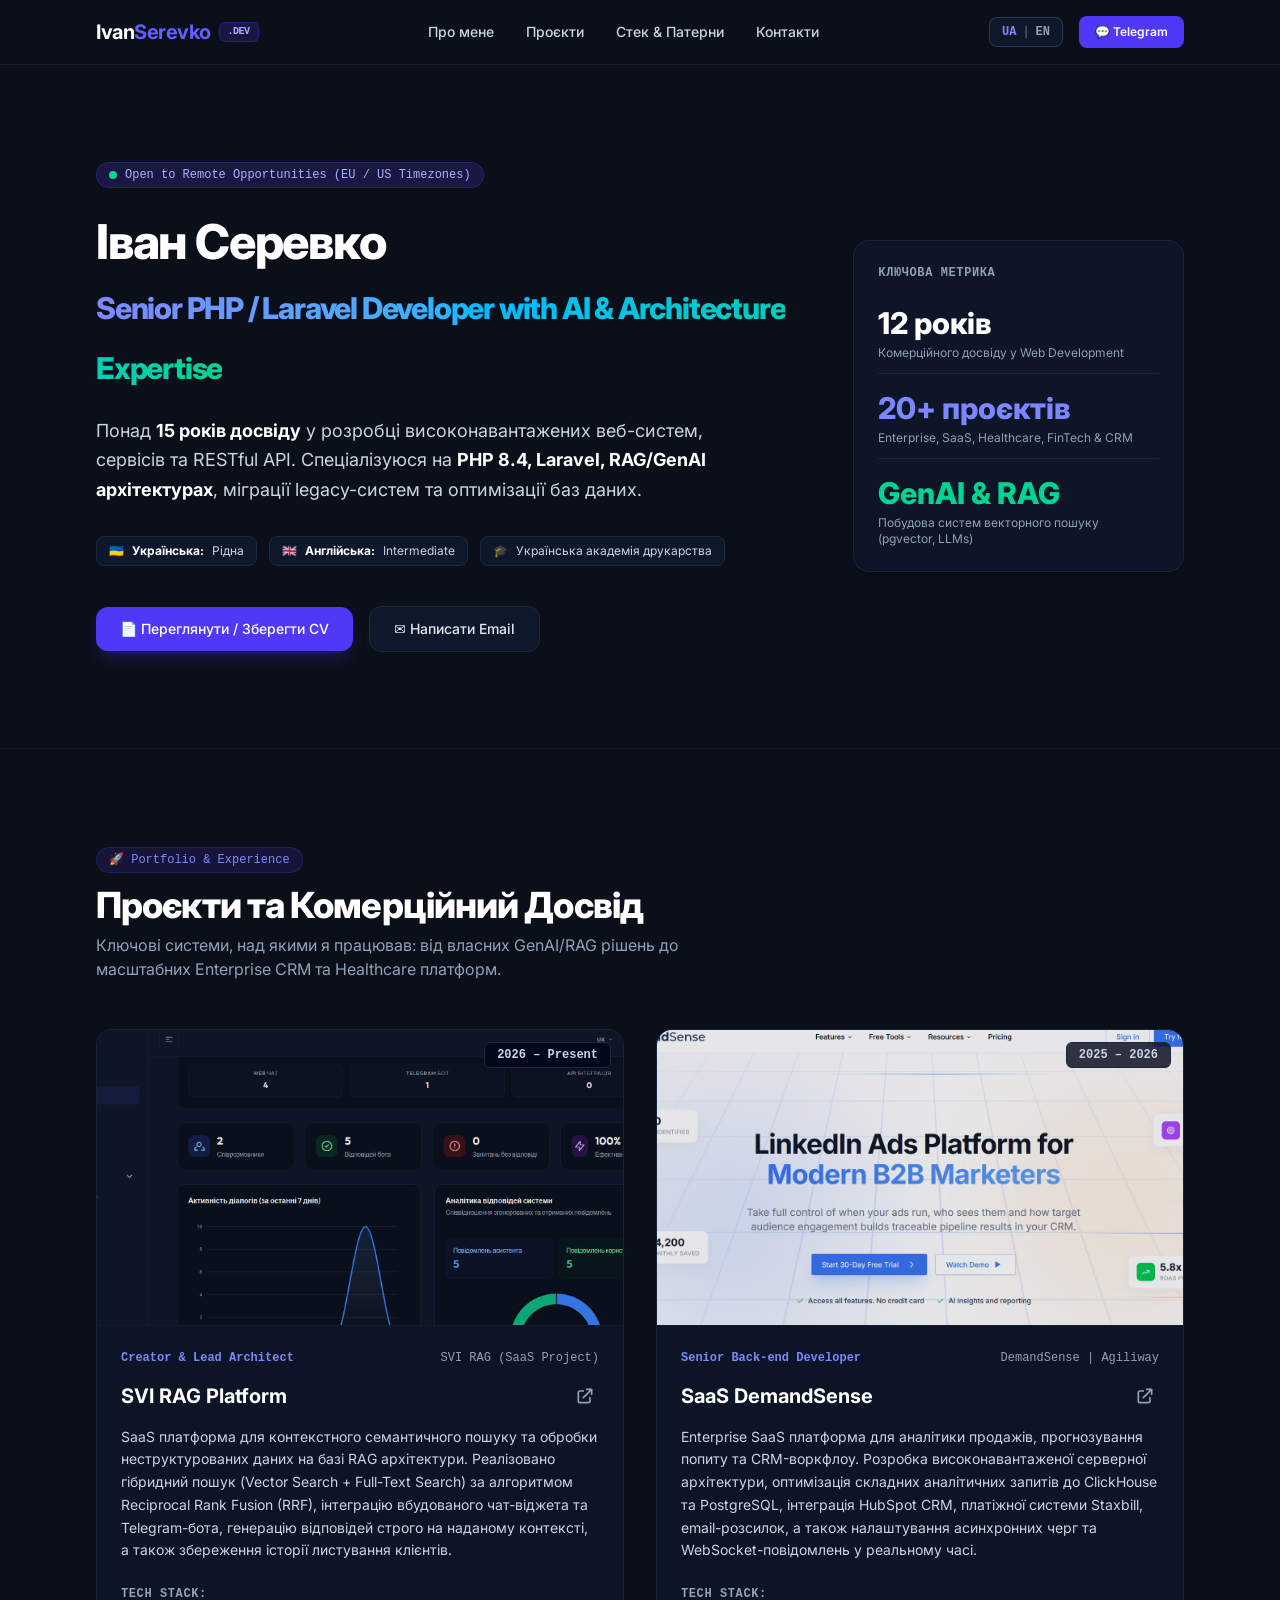
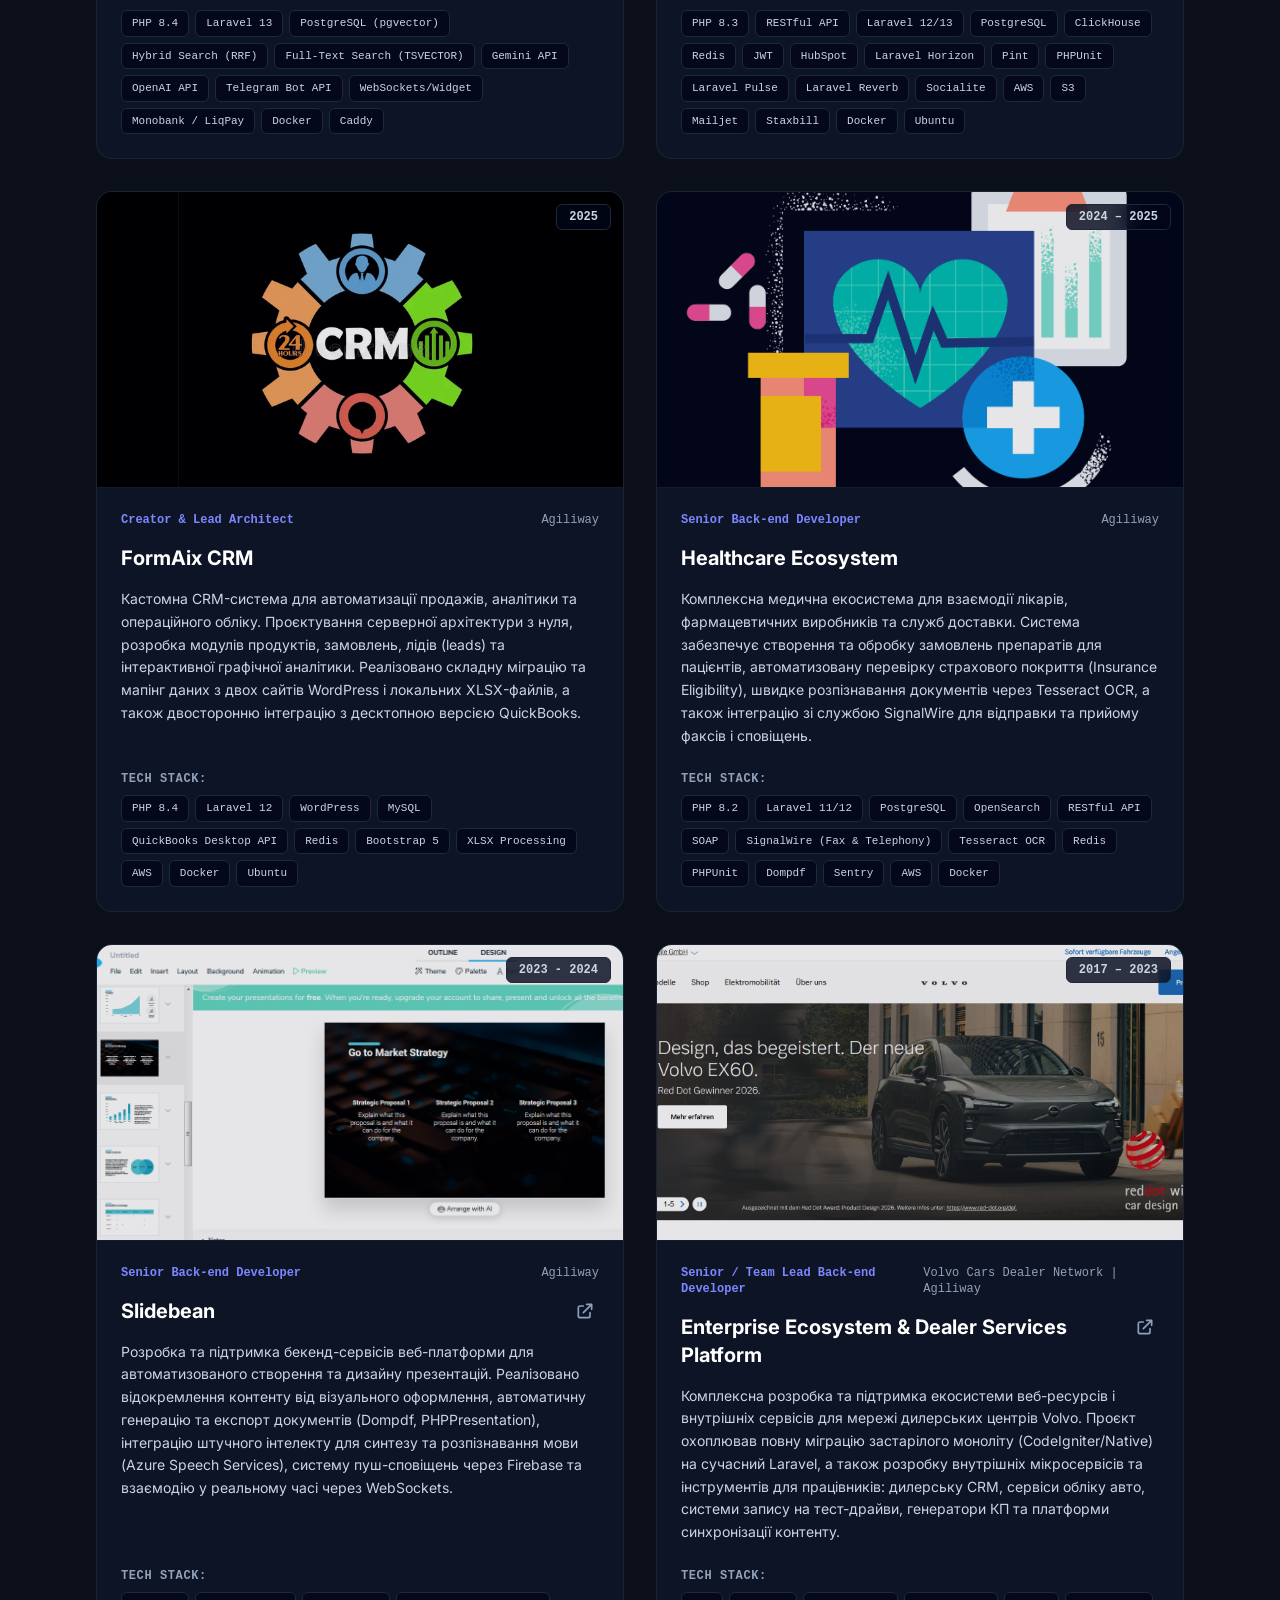
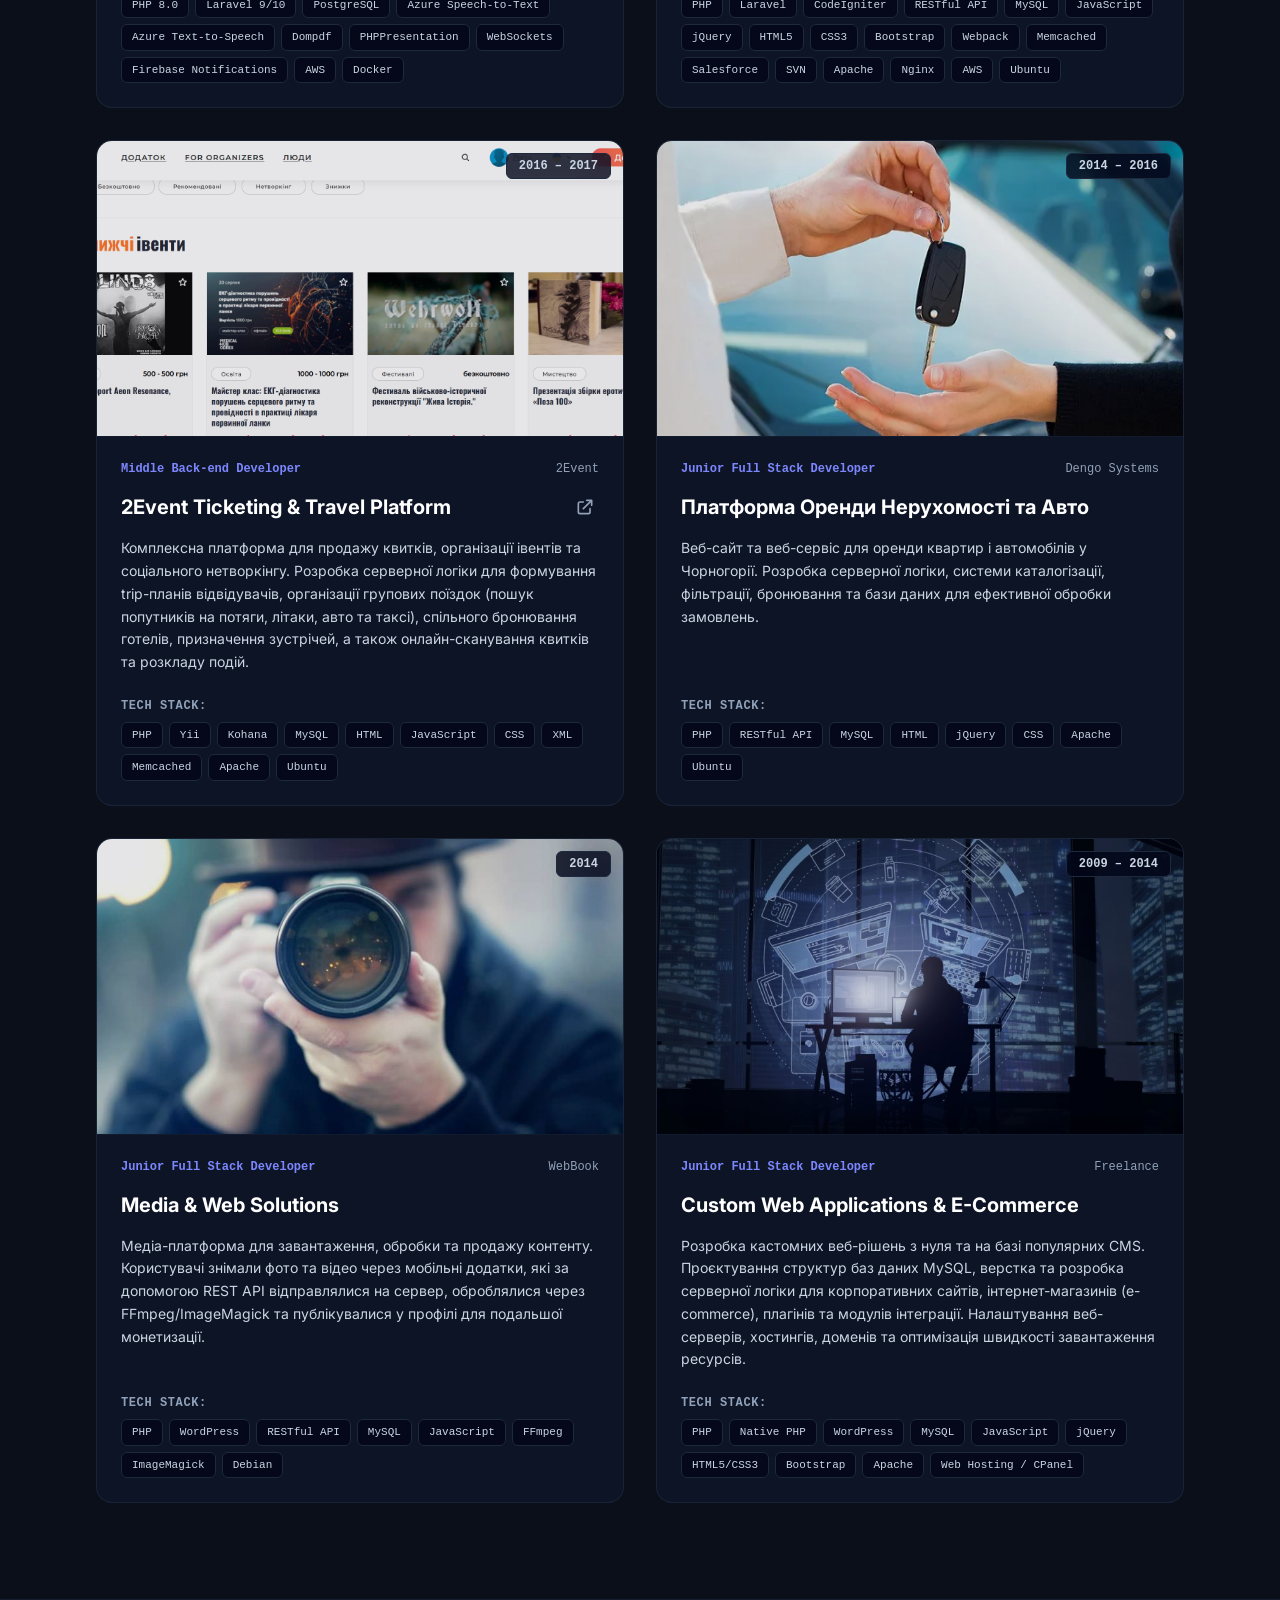
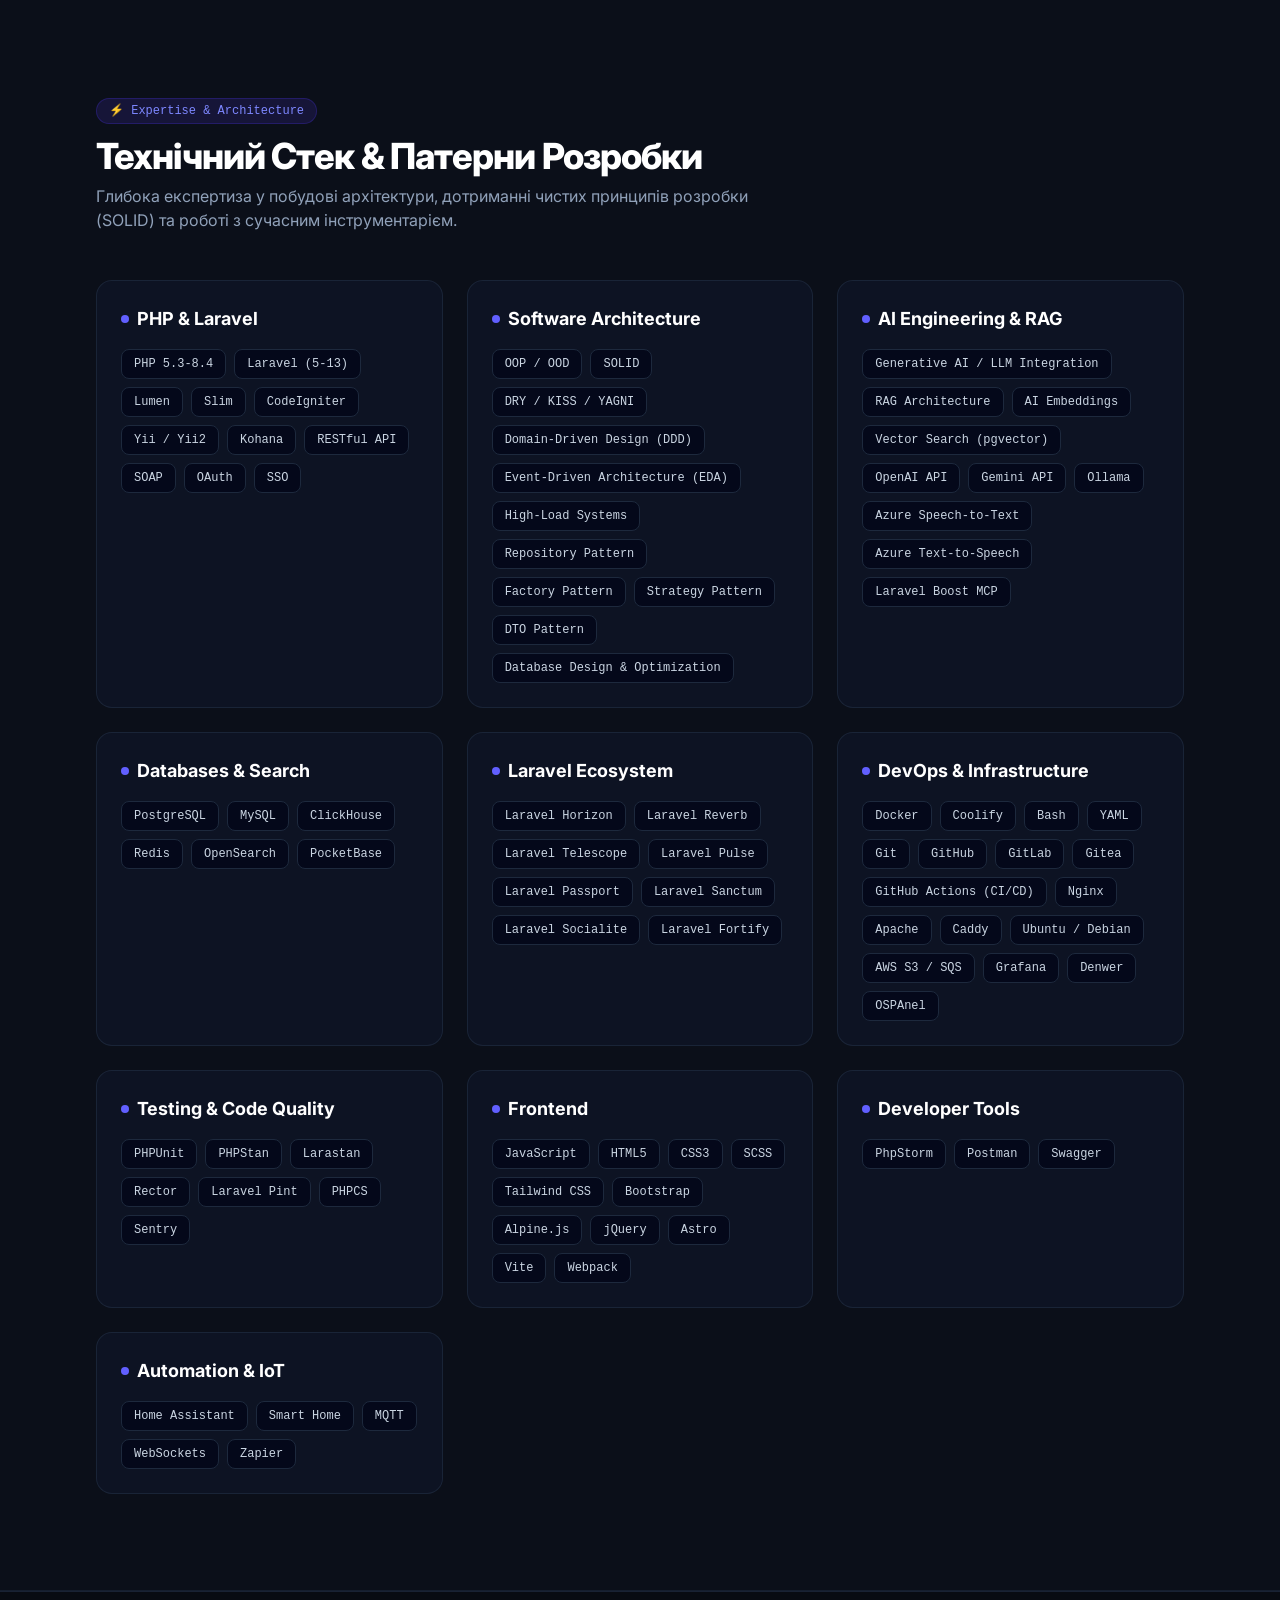
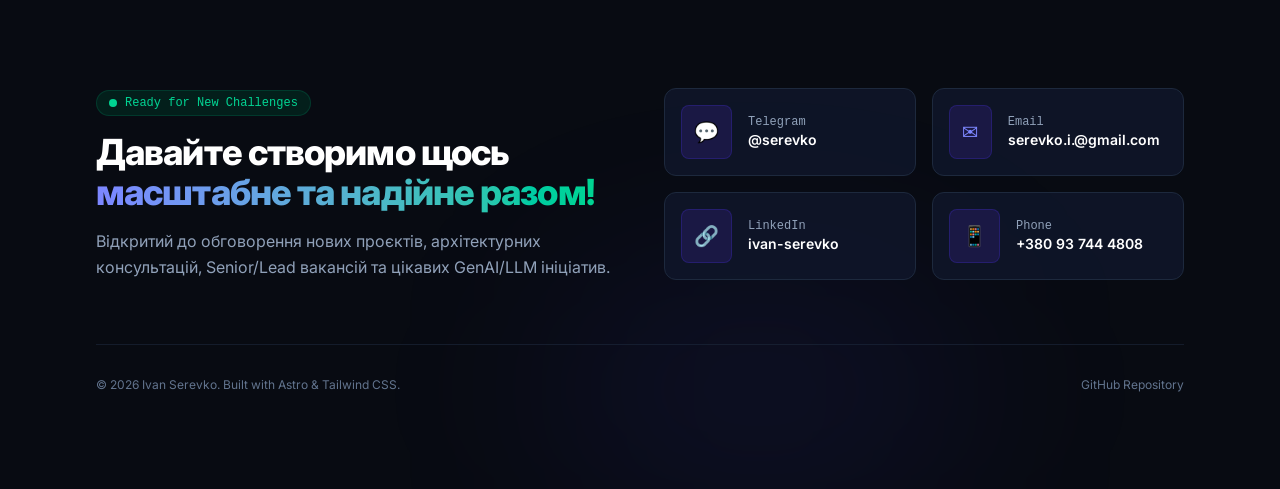
==== index.html @ c1eee974 "Deploying to master from @ IvanSerevko/my-portfolio-source@f9ebfc7ea8f8be642f321c6b7193d3ac69bda4ff " ====
<!DOCTYPE html><html lang="uk" class="scroll-smooth dark"><head><meta charset="UTF-8"><meta name="viewport" content="width=device-width, initial-scale=1.0"><link rel="icon" type="image/svg+xml" href="/favicon.svg"><meta name="description" content="15+ років досвіду: PHP 8.4, Laravel, GenAI/RAG architectures, High-load, Enterprise solutions."><title>Іван Серевко | Senior &amp; Lead Back-end Developer</title><!-- Google Fonts --><link rel="preconnect" href="https://fonts.googleapis.com"><link rel="preconnect" href="https://fonts.gstatic.com" crossorigin><link href="https://fonts.googleapis.com/css2?family=Inter:wght@400;500;600;700;800&family=Fira+Code:wght@400;500&display=swap" rel="stylesheet"><!-- Cloudflare Web Analytics --><script type="module" defer src="https://static.cloudflareinsights.com/beacon.min.js" data-cf-beacon="{&quot;token&quot;: &quot;18e81ea19ceb4a369375cddb66ee6089&quot;}"></script><!-- End Cloudflare Web Analytics --><link rel="stylesheet" href="/_astro/Contacts.CDS_T9Rb.css"></head><body class="bg-[#0b0f19] text-slate-300 font-sans antialiased selection:bg-indigo-500 selection:text-white min-h-screen flex flex-col"><header class="sticky top-0 z-50 bg-[#0b0f19]/80 backdrop-blur-md border-b border-slate-800/80 transition-all"><div class="max-w-6xl mx-auto px-4 sm:px-6 lg:px-8 h-16 flex items-center justify-between"><a href="/" class="text-xl font-bold tracking-tight text-white hover:text-indigo-400 transition-colors flex items-center gap-2"><span>Ivan<span class="text-indigo-500">Serevko</span></span><span class="text-[10px] uppercase font-mono px-2 py-0.5 bg-indigo-950/80 text-indigo-300 border border-indigo-800/50 rounded-md">.dev</span></a><!-- Desktop Navigation --><nav class="hidden md:flex items-center space-x-8 text-sm font-medium"><a href="#about" class="text-slate-300 hover:text-indigo-400 transition-colors">Про мене</a><a href="#projects" class="text-slate-300 hover:text-indigo-400 transition-colors">Проєкти</a><a href="#skills" class="text-slate-300 hover:text-indigo-400 transition-colors">Стек &amp; Патерни</a><a href="#contacts" class="text-slate-300 hover:text-indigo-400 transition-colors">Контакти</a></nav><!-- Language Switcher & Buttons --><div class="hidden md:flex items-center space-x-4"><a href="/en/" class="inline-flex items-center gap-1.5 px-3 py-1.5 text-xs font-mono font-semibold rounded-lg bg-slate-900 border border-slate-700/80 text-slate-300 hover:text-white"><span class="text-indigo-400 font-bold">UA</span><span class="text-slate-600">|</span><span class="text-slate-400">EN</span></a><a href="https://t.me/serevko" target="_blank" class="px-4 py-2 text-xs font-semibold rounded-lg bg-indigo-600 text-white hover:bg-indigo-500">💬 Telegram</a></div></div></header><main class="flex-grow"><section id="about" class="relative py-16 md:py-24 overflow-hidden border-b border-slate-800/60"><div class="max-w-6xl mx-auto px-4 sm:px-6 lg:px-8 relative z-10"><div class="grid grid-cols-1 lg:grid-cols-12 gap-12 items-center"><div class="lg:col-span-8 space-y-6"><div class="inline-flex items-center gap-2 px-3 py-1 rounded-full bg-indigo-950/80 border border-indigo-800/50 text-indigo-300 text-xs font-mono"><span class="w-2 h-2 rounded-full bg-emerald-400 animate-pulse"></span>Open to Remote Opportunities (EU / US Timezones)</div><h1 class="text-3xl sm:text-5xl font-extrabold text-white tracking-tight leading-tight">Іван Серевко <br><span class=" sm:text-3xl text-transparent bg-clip-text bg-gradient-to-r from-indigo-400 via-sky-400 to-emerald-400">Senior PHP / Laravel Developer with AI &amp; Architecture Expertise</span></h1><p class="text-slate-300 text-base sm:text-lg leading-relaxed max-w-2xl">Понад <strong class="text-white">15 років досвіду</strong> у розробці високонавантажених веб-систем, сервісів та RESTful API. Спеціалізуюся на <strong class="text-white">PHP 8.4, Laravel, RAG/GenAI архітектурах</strong>, міграції legacy-систем та оптимізації баз даних.</p><!-- Languages & Edu --><div class="flex flex-wrap gap-3 pt-2"><div class="flex items-center gap-2 px-3 py-1.5 rounded-lg bg-slate-900 border border-slate-800 text-xs text-slate-300"><span>🇺🇦</span> <strong class="text-white">Українська:</strong> Рідна</div><div class="flex items-center gap-2 px-3 py-1.5 rounded-lg bg-slate-900 border border-slate-800 text-xs text-slate-300"><span>🇬🇧</span> <strong class="text-white">Англійська:</strong> Intermediate</div><div class="flex items-center gap-2 px-3 py-1.5 rounded-lg bg-slate-900 border border-slate-800 text-xs text-slate-300"><span>🎓</span> Українська академія друкарства</div></div><!-- Buttons --><div class="flex flex-wrap items-center gap-4 pt-4"><a href="/cv" target="_blank" class="px-6 py-3 rounded-xl bg-indigo-600 hover:bg-indigo-500 text-white font-medium text-sm transition-all shadow-lg shadow-indigo-600/25">📄 Переглянути / Зберегти CV</a><a href="mailto:serevko.i.@gmail.com" class="px-6 py-3 rounded-xl bg-slate-900 hover:bg-slate-800 text-slate-200 border border-slate-800 font-medium text-sm">✉️ Написати Email</a></div></div><!-- Metrics Card --><div class="lg:col-span-4"><div class="p-6 rounded-2xl bg-slate-900/80 border border-slate-800/80 space-y-6 shadow-xl backdrop-blur-sm"><h3 class="text-xs uppercase tracking-wider text-slate-400 font-mono font-semibold">Ключова метрика</h3><div class="space-y-4"><div class="border-b border-slate-800/80 pb-3"><div class="text-3xl font-extrabold text-white">12 років</div><div class="text-xs text-slate-400 mt-1">Комерційного досвіду у Web Development</div></div><div class="border-b border-slate-800/80 pb-3"><div class="text-3xl font-extrabold text-indigo-400">20+ проєктів</div><div class="text-xs text-slate-400 mt-1">Enterprise, SaaS, Healthcare, FinTech &amp; CRM</div></div><div><div class="text-3xl font-extrabold text-emerald-400">GenAI & RAG</div><div class="text-xs text-slate-400 mt-1">Побудова систем векторного пошуку (pgvector, LLMs)</div></div></div></div></div></div></div></section><section id="projects" class="py-16 md:py-24 border-b border-slate-800/60"><div class="max-w-6xl mx-auto px-4 sm:px-6 lg:px-8"><!-- Section Header --><div class="mb-12"><div class="inline-flex items-center gap-2 px-3 py-1 rounded-full bg-indigo-950/60 border border-indigo-800/40 text-indigo-400 text-xs font-mono mb-3">🚀 Portfolio &amp; Experience</div><h2 class="text-3xl sm:text-4xl font-extrabold text-white tracking-tight">Проєкти та Комерційний Досвід</h2><p class="text-slate-400 mt-2 text-base max-w-2xl">Ключові системи, над якими я працював: від власних GenAI/RAG рішень до масштабних Enterprise CRM та Healthcare платформ.</p></div><!-- Projects Grid --><div class="grid grid-cols-1 md:grid-cols-2 gap-8"><article class="group relative flex flex-col rounded-2xl bg-slate-900/70 border border-slate-800/80 overflow-hidden hover:border-indigo-500/50 transition-all duration-300 hover:shadow-xl hover:shadow-indigo-500/10"><!-- Image Container --><div class="relative w-full aspect-video bg-slate-950 overflow-hidden border-b border-slate-800/60 flex items-center justify-center"><img src="/images/svi-rag.png" alt="SVI RAG Platform" class="w-full h-full object-cover group-hover:scale-105 transition-transform duration-500 opacity-90 group-hover:opacity-100" loading="lazy" onerror="this.style.display='none'; this.nextElementSibling.style.display='flex';"><div class="hidden absolute inset-0 items-center justify-center bg-slate-900 text-slate-500 font-mono text-sm">[svi-rag]</div><div class="absolute top-3 right-3 px-3 py-1 rounded-md bg-slate-950/80 backdrop-blur-md border border-slate-800 text-xs font-mono font-semibold text-slate-300">2026 – Present</div></div><!-- Content Body --><div class="p-6 flex flex-col flex-grow space-y-4"><div class="flex items-center justify-between text-xs font-mono"><span class="text-indigo-400 font-semibold">Creator &amp; Lead Architect</span><span class="text-slate-400">SVI RAG (SaaS Project)</span></div><div class="flex items-start justify-between gap-2"><h3 class="text-xl font-bold text-white group-hover:text-indigo-300 transition-colors">SVI RAG Platform</h3><a href="https://svi-rag.tech" target="_blank" rel="noopener noreferrer" class="text-slate-400 hover:text-indigo-400 transition-colors shrink-0 p-1" title="Відкрити проєкт"><svg class="w-5 h-5" fill="none" stroke="currentColor" viewBox="0 0 24 24"><path stroke-linecap="round" stroke-linejoin="round" stroke-width="2" d="M10 6H6a2 2 0 00-2 2v10a2 2 0 002 2h10a2 2 0 002-2v-4M14 4h6m0 0v6m0-6L10 14"></path></svg></a></div><p class="text-slate-300 text-sm leading-relaxed flex-grow">SaaS платформа для контекстного семантичного пошуку та обробки неструктурованих даних на базі RAG архітектури. Реалізовано гібридний пошук (Vector Search + Full-Text Search) за алгоритмом Reciprocal Rank Fusion (RRF), інтеграцію вбудованого чат-віджета та Telegram-бота, генерацію відповідей строго на наданому контексті, а також збереження історії листування клієнтів.</p><!-- Tech Stack Tags --><div class="pt-2"><div class="text-xs font-mono text-slate-400 mb-2 font-semibold uppercase tracking-wider">Tech Stack:</div><div class="flex flex-wrap gap-1.5"><span class="px-2.5 py-1 rounded-md bg-slate-950/80 border border-slate-800 text-[11px] font-mono text-slate-300 hover:border-slate-700 transition-colors">PHP 8.4</span><span class="px-2.5 py-1 rounded-md bg-slate-950/80 border border-slate-800 text-[11px] font-mono text-slate-300 hover:border-slate-700 transition-colors">Laravel 13</span><span class="px-2.5 py-1 rounded-md bg-slate-950/80 border border-slate-800 text-[11px] font-mono text-slate-300 hover:border-slate-700 transition-colors">PostgreSQL (pgvector)</span><span class="px-2.5 py-1 rounded-md bg-slate-950/80 border border-slate-800 text-[11px] font-mono text-slate-300 hover:border-slate-700 transition-colors">Hybrid Search (RRF)</span><span class="px-2.5 py-1 rounded-md bg-slate-950/80 border border-slate-800 text-[11px] font-mono text-slate-300 hover:border-slate-700 transition-colors">Full-Text Search (TSVECTOR)</span><span class="px-2.5 py-1 rounded-md bg-slate-950/80 border border-slate-800 text-[11px] font-mono text-slate-300 hover:border-slate-700 transition-colors">Gemini API</span><span class="px-2.5 py-1 rounded-md bg-slate-950/80 border border-slate-800 text-[11px] font-mono text-slate-300 hover:border-slate-700 transition-colors">OpenAI API</span><span class="px-2.5 py-1 rounded-md bg-slate-950/80 border border-slate-800 text-[11px] font-mono text-slate-300 hover:border-slate-700 transition-colors">Telegram Bot API</span><span class="px-2.5 py-1 rounded-md bg-slate-950/80 border border-slate-800 text-[11px] font-mono text-slate-300 hover:border-slate-700 transition-colors">WebSockets/Widget</span><span class="px-2.5 py-1 rounded-md bg-slate-950/80 border border-slate-800 text-[11px] font-mono text-slate-300 hover:border-slate-700 transition-colors">Monobank / LiqPay</span><span class="px-2.5 py-1 rounded-md bg-slate-950/80 border border-slate-800 text-[11px] font-mono text-slate-300 hover:border-slate-700 transition-colors">Docker</span><span class="px-2.5 py-1 rounded-md bg-slate-950/80 border border-slate-800 text-[11px] font-mono text-slate-300 hover:border-slate-700 transition-colors">Caddy</span></div></div></div></article><article class="group relative flex flex-col rounded-2xl bg-slate-900/70 border border-slate-800/80 overflow-hidden hover:border-indigo-500/50 transition-all duration-300 hover:shadow-xl hover:shadow-indigo-500/10"><!-- Image Container --><div class="relative w-full aspect-video bg-slate-950 overflow-hidden border-b border-slate-800/60 flex items-center justify-center"><img src="/images/demand-sense.png" alt="SaaS DemandSense" class="w-full h-full object-cover group-hover:scale-105 transition-transform duration-500 opacity-90 group-hover:opacity-100" loading="lazy" onerror="this.style.display='none'; this.nextElementSibling.style.display='flex';"><div class="hidden absolute inset-0 items-center justify-center bg-slate-900 text-slate-500 font-mono text-sm">[demandsense]</div><div class="absolute top-3 right-3 px-3 py-1 rounded-md bg-slate-950/80 backdrop-blur-md border border-slate-800 text-xs font-mono font-semibold text-slate-300">2025 – 2026</div></div><!-- Content Body --><div class="p-6 flex flex-col flex-grow space-y-4"><div class="flex items-center justify-between text-xs font-mono"><span class="text-indigo-400 font-semibold">Senior Back-end Developer</span><span class="text-slate-400">DemandSense | Agiliway</span></div><div class="flex items-start justify-between gap-2"><h3 class="text-xl font-bold text-white group-hover:text-indigo-300 transition-colors">SaaS DemandSense</h3><a href="https://demandsense.com" target="_blank" rel="noopener noreferrer" class="text-slate-400 hover:text-indigo-400 transition-colors shrink-0 p-1" title="Відкрити проєкт"><svg class="w-5 h-5" fill="none" stroke="currentColor" viewBox="0 0 24 24"><path stroke-linecap="round" stroke-linejoin="round" stroke-width="2" d="M10 6H6a2 2 0 00-2 2v10a2 2 0 002 2h10a2 2 0 002-2v-4M14 4h6m0 0v6m0-6L10 14"></path></svg></a></div><p class="text-slate-300 text-sm leading-relaxed flex-grow">Enterprise SaaS платформа для аналітики продажів, прогнозування попиту та CRM-воркфлоу. Розробка високонавантаженої серверної архітектури, оптимізація складних аналітичних запитів до ClickHouse та PostgreSQL, інтеграція HubSpot CRM, платіжної системи Staxbill, email-розсилок, а також налаштування асинхронних черг та WebSocket-повідомлень у реальному часі.</p><!-- Tech Stack Tags --><div class="pt-2"><div class="text-xs font-mono text-slate-400 mb-2 font-semibold uppercase tracking-wider">Tech Stack:</div><div class="flex flex-wrap gap-1.5"><span class="px-2.5 py-1 rounded-md bg-slate-950/80 border border-slate-800 text-[11px] font-mono text-slate-300 hover:border-slate-700 transition-colors">PHP 8.3</span><span class="px-2.5 py-1 rounded-md bg-slate-950/80 border border-slate-800 text-[11px] font-mono text-slate-300 hover:border-slate-700 transition-colors">RESTful API</span><span class="px-2.5 py-1 rounded-md bg-slate-950/80 border border-slate-800 text-[11px] font-mono text-slate-300 hover:border-slate-700 transition-colors">Laravel 12/13</span><span class="px-2.5 py-1 rounded-md bg-slate-950/80 border border-slate-800 text-[11px] font-mono text-slate-300 hover:border-slate-700 transition-colors">PostgreSQL</span><span class="px-2.5 py-1 rounded-md bg-slate-950/80 border border-slate-800 text-[11px] font-mono text-slate-300 hover:border-slate-700 transition-colors">ClickHouse</span><span class="px-2.5 py-1 rounded-md bg-slate-950/80 border border-slate-800 text-[11px] font-mono text-slate-300 hover:border-slate-700 transition-colors">Redis</span><span class="px-2.5 py-1 rounded-md bg-slate-950/80 border border-slate-800 text-[11px] font-mono text-slate-300 hover:border-slate-700 transition-colors">JWT</span><span class="px-2.5 py-1 rounded-md bg-slate-950/80 border border-slate-800 text-[11px] font-mono text-slate-300 hover:border-slate-700 transition-colors">HubSpot</span><span class="px-2.5 py-1 rounded-md bg-slate-950/80 border border-slate-800 text-[11px] font-mono text-slate-300 hover:border-slate-700 transition-colors">Laravel Horizon</span><span class="px-2.5 py-1 rounded-md bg-slate-950/80 border border-slate-800 text-[11px] font-mono text-slate-300 hover:border-slate-700 transition-colors">Pint</span><span class="px-2.5 py-1 rounded-md bg-slate-950/80 border border-slate-800 text-[11px] font-mono text-slate-300 hover:border-slate-700 transition-colors">PHPUnit</span><span class="px-2.5 py-1 rounded-md bg-slate-950/80 border border-slate-800 text-[11px] font-mono text-slate-300 hover:border-slate-700 transition-colors">Laravel Pulse</span><span class="px-2.5 py-1 rounded-md bg-slate-950/80 border border-slate-800 text-[11px] font-mono text-slate-300 hover:border-slate-700 transition-colors">Laravel Reverb</span><span class="px-2.5 py-1 rounded-md bg-slate-950/80 border border-slate-800 text-[11px] font-mono text-slate-300 hover:border-slate-700 transition-colors">Socialite</span><span class="px-2.5 py-1 rounded-md bg-slate-950/80 border border-slate-800 text-[11px] font-mono text-slate-300 hover:border-slate-700 transition-colors">AWS</span><span class="px-2.5 py-1 rounded-md bg-slate-950/80 border border-slate-800 text-[11px] font-mono text-slate-300 hover:border-slate-700 transition-colors">S3</span><span class="px-2.5 py-1 rounded-md bg-slate-950/80 border border-slate-800 text-[11px] font-mono text-slate-300 hover:border-slate-700 transition-colors">Mailjet</span><span class="px-2.5 py-1 rounded-md bg-slate-950/80 border border-slate-800 text-[11px] font-mono text-slate-300 hover:border-slate-700 transition-colors">Staxbill</span><span class="px-2.5 py-1 rounded-md bg-slate-950/80 border border-slate-800 text-[11px] font-mono text-slate-300 hover:border-slate-700 transition-colors">Docker</span><span class="px-2.5 py-1 rounded-md bg-slate-950/80 border border-slate-800 text-[11px] font-mono text-slate-300 hover:border-slate-700 transition-colors">Ubuntu</span></div></div></div></article><article class="group relative flex flex-col rounded-2xl bg-slate-900/70 border border-slate-800/80 overflow-hidden hover:border-indigo-500/50 transition-all duration-300 hover:shadow-xl hover:shadow-indigo-500/10"><!-- Image Container --><div class="relative w-full aspect-video bg-slate-950 overflow-hidden border-b border-slate-800/60 flex items-center justify-center"><img src="/images/crm.png" alt="FormAix CRM" class="w-full h-full object-cover group-hover:scale-105 transition-transform duration-500 opacity-90 group-hover:opacity-100" loading="lazy" onerror="this.style.display='none'; this.nextElementSibling.style.display='flex';"><div class="hidden absolute inset-0 items-center justify-center bg-slate-900 text-slate-500 font-mono text-sm">[formaix]</div><div class="absolute top-3 right-3 px-3 py-1 rounded-md bg-slate-950/80 backdrop-blur-md border border-slate-800 text-xs font-mono font-semibold text-slate-300">2025</div></div><!-- Content Body --><div class="p-6 flex flex-col flex-grow space-y-4"><div class="flex items-center justify-between text-xs font-mono"><span class="text-indigo-400 font-semibold">Creator &amp; Lead Architect</span><span class="text-slate-400">Agiliway</span></div><div class="flex items-start justify-between gap-2"><h3 class="text-xl font-bold text-white group-hover:text-indigo-300 transition-colors">FormAix CRM</h3></div><p class="text-slate-300 text-sm leading-relaxed flex-grow">Кастомна CRM-система для автоматизації продажів, аналітики та операційного обліку. Проєктування серверної архітектури з нуля, розробка модулів продуктів, замовлень, лідів (leads) та інтерактивної графічної аналітики. Реалізовано складну міграцію та мапінг даних з двох сайтів WordPress і локальних XLSX-файлів, а також двосторонню інтеграцію з десктопною версією QuickBooks.</p><!-- Tech Stack Tags --><div class="pt-2"><div class="text-xs font-mono text-slate-400 mb-2 font-semibold uppercase tracking-wider">Tech Stack:</div><div class="flex flex-wrap gap-1.5"><span class="px-2.5 py-1 rounded-md bg-slate-950/80 border border-slate-800 text-[11px] font-mono text-slate-300 hover:border-slate-700 transition-colors">PHP 8.4</span><span class="px-2.5 py-1 rounded-md bg-slate-950/80 border border-slate-800 text-[11px] font-mono text-slate-300 hover:border-slate-700 transition-colors">Laravel 12</span><span class="px-2.5 py-1 rounded-md bg-slate-950/80 border border-slate-800 text-[11px] font-mono text-slate-300 hover:border-slate-700 transition-colors">WordPress</span><span class="px-2.5 py-1 rounded-md bg-slate-950/80 border border-slate-800 text-[11px] font-mono text-slate-300 hover:border-slate-700 transition-colors">MySQL</span><span class="px-2.5 py-1 rounded-md bg-slate-950/80 border border-slate-800 text-[11px] font-mono text-slate-300 hover:border-slate-700 transition-colors">QuickBooks Desktop API</span><span class="px-2.5 py-1 rounded-md bg-slate-950/80 border border-slate-800 text-[11px] font-mono text-slate-300 hover:border-slate-700 transition-colors">Redis</span><span class="px-2.5 py-1 rounded-md bg-slate-950/80 border border-slate-800 text-[11px] font-mono text-slate-300 hover:border-slate-700 transition-colors">Bootstrap 5</span><span class="px-2.5 py-1 rounded-md bg-slate-950/80 border border-slate-800 text-[11px] font-mono text-slate-300 hover:border-slate-700 transition-colors">XLSX Processing</span><span class="px-2.5 py-1 rounded-md bg-slate-950/80 border border-slate-800 text-[11px] font-mono text-slate-300 hover:border-slate-700 transition-colors">AWS</span><span class="px-2.5 py-1 rounded-md bg-slate-950/80 border border-slate-800 text-[11px] font-mono text-slate-300 hover:border-slate-700 transition-colors">Docker</span><span class="px-2.5 py-1 rounded-md bg-slate-950/80 border border-slate-800 text-[11px] font-mono text-slate-300 hover:border-slate-700 transition-colors">Ubuntu</span></div></div></div></article><article class="group relative flex flex-col rounded-2xl bg-slate-900/70 border border-slate-800/80 overflow-hidden hover:border-indigo-500/50 transition-all duration-300 hover:shadow-xl hover:shadow-indigo-500/10"><!-- Image Container --><div class="relative w-full aspect-video bg-slate-950 overflow-hidden border-b border-slate-800/60 flex items-center justify-center"><img src="/images/healthcare.png" alt="Healthcare Ecosystem" class="w-full h-full object-cover group-hover:scale-105 transition-transform duration-500 opacity-90 group-hover:opacity-100" loading="lazy" onerror="this.style.display='none'; this.nextElementSibling.style.display='flex';"><div class="hidden absolute inset-0 items-center justify-center bg-slate-900 text-slate-500 font-mono text-sm">[healthcare]</div><div class="absolute top-3 right-3 px-3 py-1 rounded-md bg-slate-950/80 backdrop-blur-md border border-slate-800 text-xs font-mono font-semibold text-slate-300">2024 – 2025</div></div><!-- Content Body --><div class="p-6 flex flex-col flex-grow space-y-4"><div class="flex items-center justify-between text-xs font-mono"><span class="text-indigo-400 font-semibold">Senior Back-end Developer</span><span class="text-slate-400">Agiliway</span></div><div class="flex items-start justify-between gap-2"><h3 class="text-xl font-bold text-white group-hover:text-indigo-300 transition-colors">Healthcare Ecosystem</h3></div><p class="text-slate-300 text-sm leading-relaxed flex-grow">Комплексна медична екосистема для взаємодії лікарів, фармацевтичних виробників та служб доставки. Система забезпечує створення та обробку замовлень препаратів для пацієнтів, автоматизовану перевірку страхового покриття (Insurance Eligibility), швидке розпізнавання документів через Tesseract OCR, а також інтеграцію зі службою SignalWire для відправки та прийому факсів і сповіщень.</p><!-- Tech Stack Tags --><div class="pt-2"><div class="text-xs font-mono text-slate-400 mb-2 font-semibold uppercase tracking-wider">Tech Stack:</div><div class="flex flex-wrap gap-1.5"><span class="px-2.5 py-1 rounded-md bg-slate-950/80 border border-slate-800 text-[11px] font-mono text-slate-300 hover:border-slate-700 transition-colors">PHP 8.2</span><span class="px-2.5 py-1 rounded-md bg-slate-950/80 border border-slate-800 text-[11px] font-mono text-slate-300 hover:border-slate-700 transition-colors">Laravel 11/12</span><span class="px-2.5 py-1 rounded-md bg-slate-950/80 border border-slate-800 text-[11px] font-mono text-slate-300 hover:border-slate-700 transition-colors">PostgreSQL</span><span class="px-2.5 py-1 rounded-md bg-slate-950/80 border border-slate-800 text-[11px] font-mono text-slate-300 hover:border-slate-700 transition-colors">OpenSearch</span><span class="px-2.5 py-1 rounded-md bg-slate-950/80 border border-slate-800 text-[11px] font-mono text-slate-300 hover:border-slate-700 transition-colors">RESTful API</span><span class="px-2.5 py-1 rounded-md bg-slate-950/80 border border-slate-800 text-[11px] font-mono text-slate-300 hover:border-slate-700 transition-colors">SOAP</span><span class="px-2.5 py-1 rounded-md bg-slate-950/80 border border-slate-800 text-[11px] font-mono text-slate-300 hover:border-slate-700 transition-colors">SignalWire (Fax &amp; Telephony)</span><span class="px-2.5 py-1 rounded-md bg-slate-950/80 border border-slate-800 text-[11px] font-mono text-slate-300 hover:border-slate-700 transition-colors">Tesseract OCR</span><span class="px-2.5 py-1 rounded-md bg-slate-950/80 border border-slate-800 text-[11px] font-mono text-slate-300 hover:border-slate-700 transition-colors">Redis</span><span class="px-2.5 py-1 rounded-md bg-slate-950/80 border border-slate-800 text-[11px] font-mono text-slate-300 hover:border-slate-700 transition-colors">PHPUnit</span><span class="px-2.5 py-1 rounded-md bg-slate-950/80 border border-slate-800 text-[11px] font-mono text-slate-300 hover:border-slate-700 transition-colors">Dompdf</span><span class="px-2.5 py-1 rounded-md bg-slate-950/80 border border-slate-800 text-[11px] font-mono text-slate-300 hover:border-slate-700 transition-colors">Sentry</span><span class="px-2.5 py-1 rounded-md bg-slate-950/80 border border-slate-800 text-[11px] font-mono text-slate-300 hover:border-slate-700 transition-colors">AWS</span><span class="px-2.5 py-1 rounded-md bg-slate-950/80 border border-slate-800 text-[11px] font-mono text-slate-300 hover:border-slate-700 transition-colors">Docker</span></div></div></div></article><article class="group relative flex flex-col rounded-2xl bg-slate-900/70 border border-slate-800/80 overflow-hidden hover:border-indigo-500/50 transition-all duration-300 hover:shadow-xl hover:shadow-indigo-500/10"><!-- Image Container --><div class="relative w-full aspect-video bg-slate-950 overflow-hidden border-b border-slate-800/60 flex items-center justify-center"><img src="/images/roi4cio.png" alt="Slidebean" class="w-full h-full object-cover group-hover:scale-105 transition-transform duration-500 opacity-90 group-hover:opacity-100" loading="lazy" onerror="this.style.display='none'; this.nextElementSibling.style.display='flex';"><div class="hidden absolute inset-0 items-center justify-center bg-slate-900 text-slate-500 font-mono text-sm">[roi4cio]</div><div class="absolute top-3 right-3 px-3 py-1 rounded-md bg-slate-950/80 backdrop-blur-md border border-slate-800 text-xs font-mono font-semibold text-slate-300">2023 - 2024</div></div><!-- Content Body --><div class="p-6 flex flex-col flex-grow space-y-4"><div class="flex items-center justify-between text-xs font-mono"><span class="text-indigo-400 font-semibold">Senior Back-end Developer</span><span class="text-slate-400">Agiliway</span></div><div class="flex items-start justify-between gap-2"><h3 class="text-xl font-bold text-white group-hover:text-indigo-300 transition-colors">Slidebean</h3><a href="https://slidebean.com" target="_blank" rel="noopener noreferrer" class="text-slate-400 hover:text-indigo-400 transition-colors shrink-0 p-1" title="Відкрити проєкт"><svg class="w-5 h-5" fill="none" stroke="currentColor" viewBox="0 0 24 24"><path stroke-linecap="round" stroke-linejoin="round" stroke-width="2" d="M10 6H6a2 2 0 00-2 2v10a2 2 0 002 2h10a2 2 0 002-2v-4M14 4h6m0 0v6m0-6L10 14"></path></svg></a></div><p class="text-slate-300 text-sm leading-relaxed flex-grow">Розробка та підтримка бекенд-сервісів веб-платформи для автоматизованого створення та дизайну презентацій. Реалізовано відокремлення контенту від візуального оформлення, автоматичну генерацію та експорт документів (Dompdf, PHPPresentation), інтеграцію штучного інтелекту для синтезу та розпізнавання мови (Azure Speech Services), систему пуш-сповіщень через Firebase та взаємодію у реальному часі через WebSockets.</p><!-- Tech Stack Tags --><div class="pt-2"><div class="text-xs font-mono text-slate-400 mb-2 font-semibold uppercase tracking-wider">Tech Stack:</div><div class="flex flex-wrap gap-1.5"><span class="px-2.5 py-1 rounded-md bg-slate-950/80 border border-slate-800 text-[11px] font-mono text-slate-300 hover:border-slate-700 transition-colors">PHP 8.0</span><span class="px-2.5 py-1 rounded-md bg-slate-950/80 border border-slate-800 text-[11px] font-mono text-slate-300 hover:border-slate-700 transition-colors">Laravel 9/10</span><span class="px-2.5 py-1 rounded-md bg-slate-950/80 border border-slate-800 text-[11px] font-mono text-slate-300 hover:border-slate-700 transition-colors">PostgreSQL</span><span class="px-2.5 py-1 rounded-md bg-slate-950/80 border border-slate-800 text-[11px] font-mono text-slate-300 hover:border-slate-700 transition-colors">Azure Speech-to-Text</span><span class="px-2.5 py-1 rounded-md bg-slate-950/80 border border-slate-800 text-[11px] font-mono text-slate-300 hover:border-slate-700 transition-colors">Azure Text-to-Speech</span><span class="px-2.5 py-1 rounded-md bg-slate-950/80 border border-slate-800 text-[11px] font-mono text-slate-300 hover:border-slate-700 transition-colors">Dompdf</span><span class="px-2.5 py-1 rounded-md bg-slate-950/80 border border-slate-800 text-[11px] font-mono text-slate-300 hover:border-slate-700 transition-colors">PHPPresentation</span><span class="px-2.5 py-1 rounded-md bg-slate-950/80 border border-slate-800 text-[11px] font-mono text-slate-300 hover:border-slate-700 transition-colors">WebSockets</span><span class="px-2.5 py-1 rounded-md bg-slate-950/80 border border-slate-800 text-[11px] font-mono text-slate-300 hover:border-slate-700 transition-colors">Firebase Notifications</span><span class="px-2.5 py-1 rounded-md bg-slate-950/80 border border-slate-800 text-[11px] font-mono text-slate-300 hover:border-slate-700 transition-colors">AWS</span><span class="px-2.5 py-1 rounded-md bg-slate-950/80 border border-slate-800 text-[11px] font-mono text-slate-300 hover:border-slate-700 transition-colors">Docker</span></div></div></div></article><article class="group relative flex flex-col rounded-2xl bg-slate-900/70 border border-slate-800/80 overflow-hidden hover:border-indigo-500/50 transition-all duration-300 hover:shadow-xl hover:shadow-indigo-500/10"><!-- Image Container --><div class="relative w-full aspect-video bg-slate-950 overflow-hidden border-b border-slate-800/60 flex items-center justify-center"><img src="/images/volvocars.png" alt="Enterprise Ecosystem &amp; Dealer Services Platform" class="w-full h-full object-cover group-hover:scale-105 transition-transform duration-500 opacity-90 group-hover:opacity-100" loading="lazy" onerror="this.style.display='none'; this.nextElementSibling.style.display='flex';"><div class="hidden absolute inset-0 items-center justify-center bg-slate-900 text-slate-500 font-mono text-sm">[volvocars]</div><div class="absolute top-3 right-3 px-3 py-1 rounded-md bg-slate-950/80 backdrop-blur-md border border-slate-800 text-xs font-mono font-semibold text-slate-300">2017 – 2023</div></div><!-- Content Body --><div class="p-6 flex flex-col flex-grow space-y-4"><div class="flex items-center justify-between text-xs font-mono"><span class="text-indigo-400 font-semibold">Senior / Team Lead Back-end Developer</span><span class="text-slate-400">Volvo Cars Dealer Network | Agiliway</span></div><div class="flex items-start justify-between gap-2"><h3 class="text-xl font-bold text-white group-hover:text-indigo-300 transition-colors">Enterprise Ecosystem &amp; Dealer Services Platform</h3><a href="https://www.volvocars-haendler.de/premium-automobile" target="_blank" rel="noopener noreferrer" class="text-slate-400 hover:text-indigo-400 transition-colors shrink-0 p-1" title="Відкрити проєкт"><svg class="w-5 h-5" fill="none" stroke="currentColor" viewBox="0 0 24 24"><path stroke-linecap="round" stroke-linejoin="round" stroke-width="2" d="M10 6H6a2 2 0 00-2 2v10a2 2 0 002 2h10a2 2 0 002-2v-4M14 4h6m0 0v6m0-6L10 14"></path></svg></a></div><p class="text-slate-300 text-sm leading-relaxed flex-grow">Комплексна розробка та підтримка екосистеми веб-ресурсів і внутрішніх сервісів для мережі дилерських центрів Volvo. Проєкт охоплював повну міграцію застарілого моноліту (CodeIgniter/Native) на сучасний Laravel, а також розробку внутрішніх мікросервісів та інструментів для працівників: дилерську CRM, сервіси обліку авто, системи запису на тест-драйви, генератори КП та платформи синхронізації контенту.</p><!-- Tech Stack Tags --><div class="pt-2"><div class="text-xs font-mono text-slate-400 mb-2 font-semibold uppercase tracking-wider">Tech Stack:</div><div class="flex flex-wrap gap-1.5"><span class="px-2.5 py-1 rounded-md bg-slate-950/80 border border-slate-800 text-[11px] font-mono text-slate-300 hover:border-slate-700 transition-colors">PHP</span><span class="px-2.5 py-1 rounded-md bg-slate-950/80 border border-slate-800 text-[11px] font-mono text-slate-300 hover:border-slate-700 transition-colors">Laravel</span><span class="px-2.5 py-1 rounded-md bg-slate-950/80 border border-slate-800 text-[11px] font-mono text-slate-300 hover:border-slate-700 transition-colors">CodeIgniter</span><span class="px-2.5 py-1 rounded-md bg-slate-950/80 border border-slate-800 text-[11px] font-mono text-slate-300 hover:border-slate-700 transition-colors">RESTful API</span><span class="px-2.5 py-1 rounded-md bg-slate-950/80 border border-slate-800 text-[11px] font-mono text-slate-300 hover:border-slate-700 transition-colors">MySQL</span><span class="px-2.5 py-1 rounded-md bg-slate-950/80 border border-slate-800 text-[11px] font-mono text-slate-300 hover:border-slate-700 transition-colors">JavaScript</span><span class="px-2.5 py-1 rounded-md bg-slate-950/80 border border-slate-800 text-[11px] font-mono text-slate-300 hover:border-slate-700 transition-colors">jQuery</span><span class="px-2.5 py-1 rounded-md bg-slate-950/80 border border-slate-800 text-[11px] font-mono text-slate-300 hover:border-slate-700 transition-colors">HTML5</span><span class="px-2.5 py-1 rounded-md bg-slate-950/80 border border-slate-800 text-[11px] font-mono text-slate-300 hover:border-slate-700 transition-colors">CSS3</span><span class="px-2.5 py-1 rounded-md bg-slate-950/80 border border-slate-800 text-[11px] font-mono text-slate-300 hover:border-slate-700 transition-colors">Bootstrap</span><span class="px-2.5 py-1 rounded-md bg-slate-950/80 border border-slate-800 text-[11px] font-mono text-slate-300 hover:border-slate-700 transition-colors">Webpack</span><span class="px-2.5 py-1 rounded-md bg-slate-950/80 border border-slate-800 text-[11px] font-mono text-slate-300 hover:border-slate-700 transition-colors">Memcached</span><span class="px-2.5 py-1 rounded-md bg-slate-950/80 border border-slate-800 text-[11px] font-mono text-slate-300 hover:border-slate-700 transition-colors">Salesforce</span><span class="px-2.5 py-1 rounded-md bg-slate-950/80 border border-slate-800 text-[11px] font-mono text-slate-300 hover:border-slate-700 transition-colors">SVN</span><span class="px-2.5 py-1 rounded-md bg-slate-950/80 border border-slate-800 text-[11px] font-mono text-slate-300 hover:border-slate-700 transition-colors">Apache</span><span class="px-2.5 py-1 rounded-md bg-slate-950/80 border border-slate-800 text-[11px] font-mono text-slate-300 hover:border-slate-700 transition-colors">Nginx</span><span class="px-2.5 py-1 rounded-md bg-slate-950/80 border border-slate-800 text-[11px] font-mono text-slate-300 hover:border-slate-700 transition-colors">AWS</span><span class="px-2.5 py-1 rounded-md bg-slate-950/80 border border-slate-800 text-[11px] font-mono text-slate-300 hover:border-slate-700 transition-colors">Ubuntu</span></div></div></div></article><article class="group relative flex flex-col rounded-2xl bg-slate-900/70 border border-slate-800/80 overflow-hidden hover:border-indigo-500/50 transition-all duration-300 hover:shadow-xl hover:shadow-indigo-500/10"><!-- Image Container --><div class="relative w-full aspect-video bg-slate-950 overflow-hidden border-b border-slate-800/60 flex items-center justify-center"><img src="/images/2event.png" alt="2Event Ticketing &amp; Travel Platform" class="w-full h-full object-cover group-hover:scale-105 transition-transform duration-500 opacity-90 group-hover:opacity-100" loading="lazy" onerror="this.style.display='none'; this.nextElementSibling.style.display='flex';"><div class="hidden absolute inset-0 items-center justify-center bg-slate-900 text-slate-500 font-mono text-sm">[2event]</div><div class="absolute top-3 right-3 px-3 py-1 rounded-md bg-slate-950/80 backdrop-blur-md border border-slate-800 text-xs font-mono font-semibold text-slate-300">2016 – 2017</div></div><!-- Content Body --><div class="p-6 flex flex-col flex-grow space-y-4"><div class="flex items-center justify-between text-xs font-mono"><span class="text-indigo-400 font-semibold">Middle Back-end Developer</span><span class="text-slate-400">2Event</span></div><div class="flex items-start justify-between gap-2"><h3 class="text-xl font-bold text-white group-hover:text-indigo-300 transition-colors">2Event Ticketing &amp; Travel Platform</h3><a href="https://2event.com.ua/#/" target="_blank" rel="noopener noreferrer" class="text-slate-400 hover:text-indigo-400 transition-colors shrink-0 p-1" title="Відкрити проєкт"><svg class="w-5 h-5" fill="none" stroke="currentColor" viewBox="0 0 24 24"><path stroke-linecap="round" stroke-linejoin="round" stroke-width="2" d="M10 6H6a2 2 0 00-2 2v10a2 2 0 002 2h10a2 2 0 002-2v-4M14 4h6m0 0v6m0-6L10 14"></path></svg></a></div><p class="text-slate-300 text-sm leading-relaxed flex-grow">Комплексна платформа для продажу квитків, організації івентів та соціального нетворкінгу. Розробка серверної логіки для формування trip-планів відвідувачів, організації групових поїздок (пошук попутників на потяги, літаки, авто та таксі), спільного бронювання готелів, призначення зустрічей, а також онлайн-сканування квитків та розкладу подій.</p><!-- Tech Stack Tags --><div class="pt-2"><div class="text-xs font-mono text-slate-400 mb-2 font-semibold uppercase tracking-wider">Tech Stack:</div><div class="flex flex-wrap gap-1.5"><span class="px-2.5 py-1 rounded-md bg-slate-950/80 border border-slate-800 text-[11px] font-mono text-slate-300 hover:border-slate-700 transition-colors">PHP</span><span class="px-2.5 py-1 rounded-md bg-slate-950/80 border border-slate-800 text-[11px] font-mono text-slate-300 hover:border-slate-700 transition-colors">Yii</span><span class="px-2.5 py-1 rounded-md bg-slate-950/80 border border-slate-800 text-[11px] font-mono text-slate-300 hover:border-slate-700 transition-colors">Kohana</span><span class="px-2.5 py-1 rounded-md bg-slate-950/80 border border-slate-800 text-[11px] font-mono text-slate-300 hover:border-slate-700 transition-colors">MySQL</span><span class="px-2.5 py-1 rounded-md bg-slate-950/80 border border-slate-800 text-[11px] font-mono text-slate-300 hover:border-slate-700 transition-colors">HTML</span><span class="px-2.5 py-1 rounded-md bg-slate-950/80 border border-slate-800 text-[11px] font-mono text-slate-300 hover:border-slate-700 transition-colors">JavaScript</span><span class="px-2.5 py-1 rounded-md bg-slate-950/80 border border-slate-800 text-[11px] font-mono text-slate-300 hover:border-slate-700 transition-colors">CSS</span><span class="px-2.5 py-1 rounded-md bg-slate-950/80 border border-slate-800 text-[11px] font-mono text-slate-300 hover:border-slate-700 transition-colors">XML</span><span class="px-2.5 py-1 rounded-md bg-slate-950/80 border border-slate-800 text-[11px] font-mono text-slate-300 hover:border-slate-700 transition-colors">Memcached</span><span class="px-2.5 py-1 rounded-md bg-slate-950/80 border border-slate-800 text-[11px] font-mono text-slate-300 hover:border-slate-700 transition-colors">Apache</span><span class="px-2.5 py-1 rounded-md bg-slate-950/80 border border-slate-800 text-[11px] font-mono text-slate-300 hover:border-slate-700 transition-colors">Ubuntu</span></div></div></div></article><article class="group relative flex flex-col rounded-2xl bg-slate-900/70 border border-slate-800/80 overflow-hidden hover:border-indigo-500/50 transition-all duration-300 hover:shadow-xl hover:shadow-indigo-500/10"><!-- Image Container --><div class="relative w-full aspect-video bg-slate-950 overflow-hidden border-b border-slate-800/60 flex items-center justify-center"><img src="/images/rent.webp" alt="Платформа Оренди Нерухомості та Авто" class="w-full h-full object-cover group-hover:scale-105 transition-transform duration-500 opacity-90 group-hover:opacity-100" loading="lazy" onerror="this.style.display='none'; this.nextElementSibling.style.display='flex';"><div class="hidden absolute inset-0 items-center justify-center bg-slate-900 text-slate-500 font-mono text-sm">[dengo]</div><div class="absolute top-3 right-3 px-3 py-1 rounded-md bg-slate-950/80 backdrop-blur-md border border-slate-800 text-xs font-mono font-semibold text-slate-300">2014 – 2016</div></div><!-- Content Body --><div class="p-6 flex flex-col flex-grow space-y-4"><div class="flex items-center justify-between text-xs font-mono"><span class="text-indigo-400 font-semibold">Junior Full Stack Developer</span><span class="text-slate-400">Dengo Systems</span></div><div class="flex items-start justify-between gap-2"><h3 class="text-xl font-bold text-white group-hover:text-indigo-300 transition-colors">Платформа Оренди Нерухомості та Авто</h3></div><p class="text-slate-300 text-sm leading-relaxed flex-grow">Веб-сайт та веб-сервіс для оренди квартир і автомобілів у Чорногорії. Розробка серверної логіки, системи каталогізації, фільтрації, бронювання та бази даних для ефективної обробки замовлень.</p><!-- Tech Stack Tags --><div class="pt-2"><div class="text-xs font-mono text-slate-400 mb-2 font-semibold uppercase tracking-wider">Tech Stack:</div><div class="flex flex-wrap gap-1.5"><span class="px-2.5 py-1 rounded-md bg-slate-950/80 border border-slate-800 text-[11px] font-mono text-slate-300 hover:border-slate-700 transition-colors">PHP</span><span class="px-2.5 py-1 rounded-md bg-slate-950/80 border border-slate-800 text-[11px] font-mono text-slate-300 hover:border-slate-700 transition-colors">RESTful API</span><span class="px-2.5 py-1 rounded-md bg-slate-950/80 border border-slate-800 text-[11px] font-mono text-slate-300 hover:border-slate-700 transition-colors">MySQL</span><span class="px-2.5 py-1 rounded-md bg-slate-950/80 border border-slate-800 text-[11px] font-mono text-slate-300 hover:border-slate-700 transition-colors">HTML</span><span class="px-2.5 py-1 rounded-md bg-slate-950/80 border border-slate-800 text-[11px] font-mono text-slate-300 hover:border-slate-700 transition-colors">jQuery</span><span class="px-2.5 py-1 rounded-md bg-slate-950/80 border border-slate-800 text-[11px] font-mono text-slate-300 hover:border-slate-700 transition-colors">CSS</span><span class="px-2.5 py-1 rounded-md bg-slate-950/80 border border-slate-800 text-[11px] font-mono text-slate-300 hover:border-slate-700 transition-colors">Apache</span><span class="px-2.5 py-1 rounded-md bg-slate-950/80 border border-slate-800 text-[11px] font-mono text-slate-300 hover:border-slate-700 transition-colors">Ubuntu</span></div></div></div></article><article class="group relative flex flex-col rounded-2xl bg-slate-900/70 border border-slate-800/80 overflow-hidden hover:border-indigo-500/50 transition-all duration-300 hover:shadow-xl hover:shadow-indigo-500/10"><!-- Image Container --><div class="relative w-full aspect-video bg-slate-950 overflow-hidden border-b border-slate-800/60 flex items-center justify-center"><img src="/images/webbook.jpg" alt="Media &amp; Web Solutions" class="w-full h-full object-cover group-hover:scale-105 transition-transform duration-500 opacity-90 group-hover:opacity-100" loading="lazy" onerror="this.style.display='none'; this.nextElementSibling.style.display='flex';"><div class="hidden absolute inset-0 items-center justify-center bg-slate-900 text-slate-500 font-mono text-sm">[webbook]</div><div class="absolute top-3 right-3 px-3 py-1 rounded-md bg-slate-950/80 backdrop-blur-md border border-slate-800 text-xs font-mono font-semibold text-slate-300">2014</div></div><!-- Content Body --><div class="p-6 flex flex-col flex-grow space-y-4"><div class="flex items-center justify-between text-xs font-mono"><span class="text-indigo-400 font-semibold">Junior Full Stack Developer</span><span class="text-slate-400">WebBook</span></div><div class="flex items-start justify-between gap-2"><h3 class="text-xl font-bold text-white group-hover:text-indigo-300 transition-colors">Media &amp; Web Solutions</h3></div><p class="text-slate-300 text-sm leading-relaxed flex-grow">Медіа-платформа для завантаження, обробки та продажу контенту. Користувачі знімали фото та відео через мобільні додатки, які за допомогою REST API відправлялися на сервер, оброблялися через FFmpeg/ImageMagick та публікувалися у профілі для подальшої монетизації.</p><!-- Tech Stack Tags --><div class="pt-2"><div class="text-xs font-mono text-slate-400 mb-2 font-semibold uppercase tracking-wider">Tech Stack:</div><div class="flex flex-wrap gap-1.5"><span class="px-2.5 py-1 rounded-md bg-slate-950/80 border border-slate-800 text-[11px] font-mono text-slate-300 hover:border-slate-700 transition-colors">PHP</span><span class="px-2.5 py-1 rounded-md bg-slate-950/80 border border-slate-800 text-[11px] font-mono text-slate-300 hover:border-slate-700 transition-colors">WordPress</span><span class="px-2.5 py-1 rounded-md bg-slate-950/80 border border-slate-800 text-[11px] font-mono text-slate-300 hover:border-slate-700 transition-colors">RESTful API</span><span class="px-2.5 py-1 rounded-md bg-slate-950/80 border border-slate-800 text-[11px] font-mono text-slate-300 hover:border-slate-700 transition-colors">MySQL</span><span class="px-2.5 py-1 rounded-md bg-slate-950/80 border border-slate-800 text-[11px] font-mono text-slate-300 hover:border-slate-700 transition-colors">JavaScript</span><span class="px-2.5 py-1 rounded-md bg-slate-950/80 border border-slate-800 text-[11px] font-mono text-slate-300 hover:border-slate-700 transition-colors">FFmpeg</span><span class="px-2.5 py-1 rounded-md bg-slate-950/80 border border-slate-800 text-[11px] font-mono text-slate-300 hover:border-slate-700 transition-colors">ImageMagick</span><span class="px-2.5 py-1 rounded-md bg-slate-950/80 border border-slate-800 text-[11px] font-mono text-slate-300 hover:border-slate-700 transition-colors">Debian</span></div></div></div></article><article class="group relative flex flex-col rounded-2xl bg-slate-900/70 border border-slate-800/80 overflow-hidden hover:border-indigo-500/50 transition-all duration-300 hover:shadow-xl hover:shadow-indigo-500/10"><!-- Image Container --><div class="relative w-full aspect-video bg-slate-950 overflow-hidden border-b border-slate-800/60 flex items-center justify-center"><img src="/images/freelance.jpeg" alt="Custom Web Applications &amp; E-Commerce" class="w-full h-full object-cover group-hover:scale-105 transition-transform duration-500 opacity-90 group-hover:opacity-100" loading="lazy" onerror="this.style.display='none'; this.nextElementSibling.style.display='flex';"><div class="hidden absolute inset-0 items-center justify-center bg-slate-900 text-slate-500 font-mono text-sm">[freelance]</div><div class="absolute top-3 right-3 px-3 py-1 rounded-md bg-slate-950/80 backdrop-blur-md border border-slate-800 text-xs font-mono font-semibold text-slate-300">2009 – 2014</div></div><!-- Content Body --><div class="p-6 flex flex-col flex-grow space-y-4"><div class="flex items-center justify-between text-xs font-mono"><span class="text-indigo-400 font-semibold">Junior Full Stack Developer</span><span class="text-slate-400">Freelance</span></div><div class="flex items-start justify-between gap-2"><h3 class="text-xl font-bold text-white group-hover:text-indigo-300 transition-colors">Custom Web Applications &amp; E-Commerce</h3></div><p class="text-slate-300 text-sm leading-relaxed flex-grow">Розробка кастомних веб-рішень з нуля та на базі популярних CMS. Проєктування структур баз даних MySQL, верстка та розробка серверної логіки для корпоративних сайтів, інтернет-магазинів (e-commerce), плагінів та модулів інтеграції. Налаштування веб-серверів, хостингів, доменів та оптимізація швидкості завантаження ресурсів.</p><!-- Tech Stack Tags --><div class="pt-2"><div class="text-xs font-mono text-slate-400 mb-2 font-semibold uppercase tracking-wider">Tech Stack:</div><div class="flex flex-wrap gap-1.5"><span class="px-2.5 py-1 rounded-md bg-slate-950/80 border border-slate-800 text-[11px] font-mono text-slate-300 hover:border-slate-700 transition-colors">PHP</span><span class="px-2.5 py-1 rounded-md bg-slate-950/80 border border-slate-800 text-[11px] font-mono text-slate-300 hover:border-slate-700 transition-colors">Native PHP</span><span class="px-2.5 py-1 rounded-md bg-slate-950/80 border border-slate-800 text-[11px] font-mono text-slate-300 hover:border-slate-700 transition-colors">WordPress</span><span class="px-2.5 py-1 rounded-md bg-slate-950/80 border border-slate-800 text-[11px] font-mono text-slate-300 hover:border-slate-700 transition-colors">MySQL</span><span class="px-2.5 py-1 rounded-md bg-slate-950/80 border border-slate-800 text-[11px] font-mono text-slate-300 hover:border-slate-700 transition-colors">JavaScript</span><span class="px-2.5 py-1 rounded-md bg-slate-950/80 border border-slate-800 text-[11px] font-mono text-slate-300 hover:border-slate-700 transition-colors">jQuery</span><span class="px-2.5 py-1 rounded-md bg-slate-950/80 border border-slate-800 text-[11px] font-mono text-slate-300 hover:border-slate-700 transition-colors">HTML5/CSS3</span><span class="px-2.5 py-1 rounded-md bg-slate-950/80 border border-slate-800 text-[11px] font-mono text-slate-300 hover:border-slate-700 transition-colors">Bootstrap</span><span class="px-2.5 py-1 rounded-md bg-slate-950/80 border border-slate-800 text-[11px] font-mono text-slate-300 hover:border-slate-700 transition-colors">Apache</span><span class="px-2.5 py-1 rounded-md bg-slate-950/80 border border-slate-800 text-[11px] font-mono text-slate-300 hover:border-slate-700 transition-colors">Web Hosting / CPanel</span></div></div></div></article></div></div></section><section id="skills" class="py-16 md:py-24 border-b border-slate-800/60"><div class="max-w-6xl mx-auto px-4 sm:px-6 lg:px-8"><!-- Section Header --><div class="mb-12"><div class="inline-flex items-center gap-2 px-3 py-1 rounded-full bg-indigo-950/60 border border-indigo-800/40 text-indigo-400 text-xs font-mono mb-3">⚡ Expertise &amp; Architecture</div><h2 class="text-3xl sm:text-4xl font-extrabold text-white tracking-tight">Технічний Стек &amp; Патерни Розробки</h2><p class="text-slate-400 mt-2 text-base max-w-2xl">Глибока експертиза у побудові архітектури, дотриманні чистих принципів розробки (SOLID) та роботі з сучасним інструментарієм.</p></div><!-- Skills Grid --><div class="grid grid-cols-1 md:grid-cols-2 lg:grid-cols-3 gap-6"><div class="p-6 rounded-2xl bg-slate-900/60 border border-slate-800/80 hover:border-indigo-500/40 transition-all duration-300 flex flex-col justify-between"><div><!-- Category Title --><h3 class="text-lg font-bold text-white mb-4 flex items-center gap-2"><span class="w-2 h-2 rounded-full bg-indigo-500"></span>PHP &amp; Laravel</h3><!-- Skill Badges --><div class="flex flex-wrap gap-2"><span class="px-3 py-1.5 rounded-lg bg-slate-950/80 border border-slate-800 text-xs font-mono text-slate-300 hover:text-indigo-300 hover:border-slate-700 transition-colors">PHP 5.3-8.4</span><span class="px-3 py-1.5 rounded-lg bg-slate-950/80 border border-slate-800 text-xs font-mono text-slate-300 hover:text-indigo-300 hover:border-slate-700 transition-colors">Laravel (5-13)</span><span class="px-3 py-1.5 rounded-lg bg-slate-950/80 border border-slate-800 text-xs font-mono text-slate-300 hover:text-indigo-300 hover:border-slate-700 transition-colors">Lumen</span><span class="px-3 py-1.5 rounded-lg bg-slate-950/80 border border-slate-800 text-xs font-mono text-slate-300 hover:text-indigo-300 hover:border-slate-700 transition-colors">Slim</span><span class="px-3 py-1.5 rounded-lg bg-slate-950/80 border border-slate-800 text-xs font-mono text-slate-300 hover:text-indigo-300 hover:border-slate-700 transition-colors">CodeIgniter</span><span class="px-3 py-1.5 rounded-lg bg-slate-950/80 border border-slate-800 text-xs font-mono text-slate-300 hover:text-indigo-300 hover:border-slate-700 transition-colors">Yii / Yii2</span><span class="px-3 py-1.5 rounded-lg bg-slate-950/80 border border-slate-800 text-xs font-mono text-slate-300 hover:text-indigo-300 hover:border-slate-700 transition-colors">Kohana</span><span class="px-3 py-1.5 rounded-lg bg-slate-950/80 border border-slate-800 text-xs font-mono text-slate-300 hover:text-indigo-300 hover:border-slate-700 transition-colors">RESTful API</span><span class="px-3 py-1.5 rounded-lg bg-slate-950/80 border border-slate-800 text-xs font-mono text-slate-300 hover:text-indigo-300 hover:border-slate-700 transition-colors">SOAP</span><span class="px-3 py-1.5 rounded-lg bg-slate-950/80 border border-slate-800 text-xs font-mono text-slate-300 hover:text-indigo-300 hover:border-slate-700 transition-colors">OAuth</span><span class="px-3 py-1.5 rounded-lg bg-slate-950/80 border border-slate-800 text-xs font-mono text-slate-300 hover:text-indigo-300 hover:border-slate-700 transition-colors">SSO</span></div></div></div><div class="p-6 rounded-2xl bg-slate-900/60 border border-slate-800/80 hover:border-indigo-500/40 transition-all duration-300 flex flex-col justify-between"><div><!-- Category Title --><h3 class="text-lg font-bold text-white mb-4 flex items-center gap-2"><span class="w-2 h-2 rounded-full bg-indigo-500"></span>Software Architecture</h3><!-- Skill Badges --><div class="flex flex-wrap gap-2"><span class="px-3 py-1.5 rounded-lg bg-slate-950/80 border border-slate-800 text-xs font-mono text-slate-300 hover:text-indigo-300 hover:border-slate-700 transition-colors">OOP / OOD</span><span class="px-3 py-1.5 rounded-lg bg-slate-950/80 border border-slate-800 text-xs font-mono text-slate-300 hover:text-indigo-300 hover:border-slate-700 transition-colors">SOLID</span><span class="px-3 py-1.5 rounded-lg bg-slate-950/80 border border-slate-800 text-xs font-mono text-slate-300 hover:text-indigo-300 hover:border-slate-700 transition-colors">DRY / KISS / YAGNI</span><span class="px-3 py-1.5 rounded-lg bg-slate-950/80 border border-slate-800 text-xs font-mono text-slate-300 hover:text-indigo-300 hover:border-slate-700 transition-colors">Domain-Driven Design (DDD)</span><span class="px-3 py-1.5 rounded-lg bg-slate-950/80 border border-slate-800 text-xs font-mono text-slate-300 hover:text-indigo-300 hover:border-slate-700 transition-colors">Event-Driven Architecture (EDA)</span><span class="px-3 py-1.5 rounded-lg bg-slate-950/80 border border-slate-800 text-xs font-mono text-slate-300 hover:text-indigo-300 hover:border-slate-700 transition-colors">High-Load Systems</span><span class="px-3 py-1.5 rounded-lg bg-slate-950/80 border border-slate-800 text-xs font-mono text-slate-300 hover:text-indigo-300 hover:border-slate-700 transition-colors">Repository Pattern</span><span class="px-3 py-1.5 rounded-lg bg-slate-950/80 border border-slate-800 text-xs font-mono text-slate-300 hover:text-indigo-300 hover:border-slate-700 transition-colors">Factory Pattern</span><span class="px-3 py-1.5 rounded-lg bg-slate-950/80 border border-slate-800 text-xs font-mono text-slate-300 hover:text-indigo-300 hover:border-slate-700 transition-colors">Strategy Pattern</span><span class="px-3 py-1.5 rounded-lg bg-slate-950/80 border border-slate-800 text-xs font-mono text-slate-300 hover:text-indigo-300 hover:border-slate-700 transition-colors">DTO Pattern</span><span class="px-3 py-1.5 rounded-lg bg-slate-950/80 border border-slate-800 text-xs font-mono text-slate-300 hover:text-indigo-300 hover:border-slate-700 transition-colors">Database Design &amp; Optimization</span></div></div></div><div class="p-6 rounded-2xl bg-slate-900/60 border border-slate-800/80 hover:border-indigo-500/40 transition-all duration-300 flex flex-col justify-between"><div><!-- Category Title --><h3 class="text-lg font-bold text-white mb-4 flex items-center gap-2"><span class="w-2 h-2 rounded-full bg-indigo-500"></span>AI Engineering &amp; RAG</h3><!-- Skill Badges --><div class="flex flex-wrap gap-2"><span class="px-3 py-1.5 rounded-lg bg-slate-950/80 border border-slate-800 text-xs font-mono text-slate-300 hover:text-indigo-300 hover:border-slate-700 transition-colors">Generative AI / LLM Integration</span><span class="px-3 py-1.5 rounded-lg bg-slate-950/80 border border-slate-800 text-xs font-mono text-slate-300 hover:text-indigo-300 hover:border-slate-700 transition-colors">RAG Architecture</span><span class="px-3 py-1.5 rounded-lg bg-slate-950/80 border border-slate-800 text-xs font-mono text-slate-300 hover:text-indigo-300 hover:border-slate-700 transition-colors">AI Embeddings</span><span class="px-3 py-1.5 rounded-lg bg-slate-950/80 border border-slate-800 text-xs font-mono text-slate-300 hover:text-indigo-300 hover:border-slate-700 transition-colors">Vector Search (pgvector)</span><span class="px-3 py-1.5 rounded-lg bg-slate-950/80 border border-slate-800 text-xs font-mono text-slate-300 hover:text-indigo-300 hover:border-slate-700 transition-colors">OpenAI API</span><span class="px-3 py-1.5 rounded-lg bg-slate-950/80 border border-slate-800 text-xs font-mono text-slate-300 hover:text-indigo-300 hover:border-slate-700 transition-colors">Gemini API</span><span class="px-3 py-1.5 rounded-lg bg-slate-950/80 border border-slate-800 text-xs font-mono text-slate-300 hover:text-indigo-300 hover:border-slate-700 transition-colors">Ollama</span><span class="px-3 py-1.5 rounded-lg bg-slate-950/80 border border-slate-800 text-xs font-mono text-slate-300 hover:text-indigo-300 hover:border-slate-700 transition-colors">Azure Speech-to-Text</span><span class="px-3 py-1.5 rounded-lg bg-slate-950/80 border border-slate-800 text-xs font-mono text-slate-300 hover:text-indigo-300 hover:border-slate-700 transition-colors">Azure Text-to-Speech</span><span class="px-3 py-1.5 rounded-lg bg-slate-950/80 border border-slate-800 text-xs font-mono text-slate-300 hover:text-indigo-300 hover:border-slate-700 transition-colors">Laravel Boost MCP</span></div></div></div><div class="p-6 rounded-2xl bg-slate-900/60 border border-slate-800/80 hover:border-indigo-500/40 transition-all duration-300 flex flex-col justify-between"><div><!-- Category Title --><h3 class="text-lg font-bold text-white mb-4 flex items-center gap-2"><span class="w-2 h-2 rounded-full bg-indigo-500"></span>Databases &amp; Search</h3><!-- Skill Badges --><div class="flex flex-wrap gap-2"><span class="px-3 py-1.5 rounded-lg bg-slate-950/80 border border-slate-800 text-xs font-mono text-slate-300 hover:text-indigo-300 hover:border-slate-700 transition-colors">PostgreSQL</span><span class="px-3 py-1.5 rounded-lg bg-slate-950/80 border border-slate-800 text-xs font-mono text-slate-300 hover:text-indigo-300 hover:border-slate-700 transition-colors">MySQL</span><span class="px-3 py-1.5 rounded-lg bg-slate-950/80 border border-slate-800 text-xs font-mono text-slate-300 hover:text-indigo-300 hover:border-slate-700 transition-colors">ClickHouse</span><span class="px-3 py-1.5 rounded-lg bg-slate-950/80 border border-slate-800 text-xs font-mono text-slate-300 hover:text-indigo-300 hover:border-slate-700 transition-colors">Redis</span><span class="px-3 py-1.5 rounded-lg bg-slate-950/80 border border-slate-800 text-xs font-mono text-slate-300 hover:text-indigo-300 hover:border-slate-700 transition-colors">OpenSearch</span><span class="px-3 py-1.5 rounded-lg bg-slate-950/80 border border-slate-800 text-xs font-mono text-slate-300 hover:text-indigo-300 hover:border-slate-700 transition-colors">PocketBase</span></div></div></div><div class="p-6 rounded-2xl bg-slate-900/60 border border-slate-800/80 hover:border-indigo-500/40 transition-all duration-300 flex flex-col justify-between"><div><!-- Category Title --><h3 class="text-lg font-bold text-white mb-4 flex items-center gap-2"><span class="w-2 h-2 rounded-full bg-indigo-500"></span>Laravel Ecosystem</h3><!-- Skill Badges --><div class="flex flex-wrap gap-2"><span class="px-3 py-1.5 rounded-lg bg-slate-950/80 border border-slate-800 text-xs font-mono text-slate-300 hover:text-indigo-300 hover:border-slate-700 transition-colors">Laravel Horizon</span><span class="px-3 py-1.5 rounded-lg bg-slate-950/80 border border-slate-800 text-xs font-mono text-slate-300 hover:text-indigo-300 hover:border-slate-700 transition-colors">Laravel Reverb</span><span class="px-3 py-1.5 rounded-lg bg-slate-950/80 border border-slate-800 text-xs font-mono text-slate-300 hover:text-indigo-300 hover:border-slate-700 transition-colors">Laravel Telescope</span><span class="px-3 py-1.5 rounded-lg bg-slate-950/80 border border-slate-800 text-xs font-mono text-slate-300 hover:text-indigo-300 hover:border-slate-700 transition-colors">Laravel Pulse</span><span class="px-3 py-1.5 rounded-lg bg-slate-950/80 border border-slate-800 text-xs font-mono text-slate-300 hover:text-indigo-300 hover:border-slate-700 transition-colors">Laravel Passport</span><span class="px-3 py-1.5 rounded-lg bg-slate-950/80 border border-slate-800 text-xs font-mono text-slate-300 hover:text-indigo-300 hover:border-slate-700 transition-colors">Laravel Sanctum</span><span class="px-3 py-1.5 rounded-lg bg-slate-950/80 border border-slate-800 text-xs font-mono text-slate-300 hover:text-indigo-300 hover:border-slate-700 transition-colors">Laravel Socialite</span><span class="px-3 py-1.5 rounded-lg bg-slate-950/80 border border-slate-800 text-xs font-mono text-slate-300 hover:text-indigo-300 hover:border-slate-700 transition-colors">Laravel Fortify</span></div></div></div><div class="p-6 rounded-2xl bg-slate-900/60 border border-slate-800/80 hover:border-indigo-500/40 transition-all duration-300 flex flex-col justify-between"><div><!-- Category Title --><h3 class="text-lg font-bold text-white mb-4 flex items-center gap-2"><span class="w-2 h-2 rounded-full bg-indigo-500"></span>DevOps &amp; Infrastructure</h3><!-- Skill Badges --><div class="flex flex-wrap gap-2"><span class="px-3 py-1.5 rounded-lg bg-slate-950/80 border border-slate-800 text-xs font-mono text-slate-300 hover:text-indigo-300 hover:border-slate-700 transition-colors">Docker</span><span class="px-3 py-1.5 rounded-lg bg-slate-950/80 border border-slate-800 text-xs font-mono text-slate-300 hover:text-indigo-300 hover:border-slate-700 transition-colors">Coolify</span><span class="px-3 py-1.5 rounded-lg bg-slate-950/80 border border-slate-800 text-xs font-mono text-slate-300 hover:text-indigo-300 hover:border-slate-700 transition-colors">Bash</span><span class="px-3 py-1.5 rounded-lg bg-slate-950/80 border border-slate-800 text-xs font-mono text-slate-300 hover:text-indigo-300 hover:border-slate-700 transition-colors">YAML</span><span class="px-3 py-1.5 rounded-lg bg-slate-950/80 border border-slate-800 text-xs font-mono text-slate-300 hover:text-indigo-300 hover:border-slate-700 transition-colors">Git</span><span class="px-3 py-1.5 rounded-lg bg-slate-950/80 border border-slate-800 text-xs font-mono text-slate-300 hover:text-indigo-300 hover:border-slate-700 transition-colors">GitHub</span><span class="px-3 py-1.5 rounded-lg bg-slate-950/80 border border-slate-800 text-xs font-mono text-slate-300 hover:text-indigo-300 hover:border-slate-700 transition-colors">GitLab</span><span class="px-3 py-1.5 rounded-lg bg-slate-950/80 border border-slate-800 text-xs font-mono text-slate-300 hover:text-indigo-300 hover:border-slate-700 transition-colors">Gitea</span><span class="px-3 py-1.5 rounded-lg bg-slate-950/80 border border-slate-800 text-xs font-mono text-slate-300 hover:text-indigo-300 hover:border-slate-700 transition-colors">GitHub Actions (CI/CD)</span><span class="px-3 py-1.5 rounded-lg bg-slate-950/80 border border-slate-800 text-xs font-mono text-slate-300 hover:text-indigo-300 hover:border-slate-700 transition-colors">Nginx</span><span class="px-3 py-1.5 rounded-lg bg-slate-950/80 border border-slate-800 text-xs font-mono text-slate-300 hover:text-indigo-300 hover:border-slate-700 transition-colors">Apache</span><span class="px-3 py-1.5 rounded-lg bg-slate-950/80 border border-slate-800 text-xs font-mono text-slate-300 hover:text-indigo-300 hover:border-slate-700 transition-colors">Caddy</span><span class="px-3 py-1.5 rounded-lg bg-slate-950/80 border border-slate-800 text-xs font-mono text-slate-300 hover:text-indigo-300 hover:border-slate-700 transition-colors">Ubuntu / Debian</span><span class="px-3 py-1.5 rounded-lg bg-slate-950/80 border border-slate-800 text-xs font-mono text-slate-300 hover:text-indigo-300 hover:border-slate-700 transition-colors">AWS S3 / SQS</span><span class="px-3 py-1.5 rounded-lg bg-slate-950/80 border border-slate-800 text-xs font-mono text-slate-300 hover:text-indigo-300 hover:border-slate-700 transition-colors">Grafana</span><span class="px-3 py-1.5 rounded-lg bg-slate-950/80 border border-slate-800 text-xs font-mono text-slate-300 hover:text-indigo-300 hover:border-slate-700 transition-colors">Denwer</span><span class="px-3 py-1.5 rounded-lg bg-slate-950/80 border border-slate-800 text-xs font-mono text-slate-300 hover:text-indigo-300 hover:border-slate-700 transition-colors">OSPAnel</span></div></div></div><div class="p-6 rounded-2xl bg-slate-900/60 border border-slate-800/80 hover:border-indigo-500/40 transition-all duration-300 flex flex-col justify-between"><div><!-- Category Title --><h3 class="text-lg font-bold text-white mb-4 flex items-center gap-2"><span class="w-2 h-2 rounded-full bg-indigo-500"></span>Testing &amp; Code Quality</h3><!-- Skill Badges --><div class="flex flex-wrap gap-2"><span class="px-3 py-1.5 rounded-lg bg-slate-950/80 border border-slate-800 text-xs font-mono text-slate-300 hover:text-indigo-300 hover:border-slate-700 transition-colors">PHPUnit</span><span class="px-3 py-1.5 rounded-lg bg-slate-950/80 border border-slate-800 text-xs font-mono text-slate-300 hover:text-indigo-300 hover:border-slate-700 transition-colors">PHPStan</span><span class="px-3 py-1.5 rounded-lg bg-slate-950/80 border border-slate-800 text-xs font-mono text-slate-300 hover:text-indigo-300 hover:border-slate-700 transition-colors">Larastan</span><span class="px-3 py-1.5 rounded-lg bg-slate-950/80 border border-slate-800 text-xs font-mono text-slate-300 hover:text-indigo-300 hover:border-slate-700 transition-colors">Rector</span><span class="px-3 py-1.5 rounded-lg bg-slate-950/80 border border-slate-800 text-xs font-mono text-slate-300 hover:text-indigo-300 hover:border-slate-700 transition-colors">Laravel Pint</span><span class="px-3 py-1.5 rounded-lg bg-slate-950/80 border border-slate-800 text-xs font-mono text-slate-300 hover:text-indigo-300 hover:border-slate-700 transition-colors">PHPCS</span><span class="px-3 py-1.5 rounded-lg bg-slate-950/80 border border-slate-800 text-xs font-mono text-slate-300 hover:text-indigo-300 hover:border-slate-700 transition-colors">Sentry</span></div></div></div><div class="p-6 rounded-2xl bg-slate-900/60 border border-slate-800/80 hover:border-indigo-500/40 transition-all duration-300 flex flex-col justify-between"><div><!-- Category Title --><h3 class="text-lg font-bold text-white mb-4 flex items-center gap-2"><span class="w-2 h-2 rounded-full bg-indigo-500"></span>Frontend</h3><!-- Skill Badges --><div class="flex flex-wrap gap-2"><span class="px-3 py-1.5 rounded-lg bg-slate-950/80 border border-slate-800 text-xs font-mono text-slate-300 hover:text-indigo-300 hover:border-slate-700 transition-colors">JavaScript</span><span class="px-3 py-1.5 rounded-lg bg-slate-950/80 border border-slate-800 text-xs font-mono text-slate-300 hover:text-indigo-300 hover:border-slate-700 transition-colors">HTML5</span><span class="px-3 py-1.5 rounded-lg bg-slate-950/80 border border-slate-800 text-xs font-mono text-slate-300 hover:text-indigo-300 hover:border-slate-700 transition-colors">CSS3</span><span class="px-3 py-1.5 rounded-lg bg-slate-950/80 border border-slate-800 text-xs font-mono text-slate-300 hover:text-indigo-300 hover:border-slate-700 transition-colors">SCSS</span><span class="px-3 py-1.5 rounded-lg bg-slate-950/80 border border-slate-800 text-xs font-mono text-slate-300 hover:text-indigo-300 hover:border-slate-700 transition-colors">Tailwind CSS</span><span class="px-3 py-1.5 rounded-lg bg-slate-950/80 border border-slate-800 text-xs font-mono text-slate-300 hover:text-indigo-300 hover:border-slate-700 transition-colors">Bootstrap</span><span class="px-3 py-1.5 rounded-lg bg-slate-950/80 border border-slate-800 text-xs font-mono text-slate-300 hover:text-indigo-300 hover:border-slate-700 transition-colors">Alpine.js</span><span class="px-3 py-1.5 rounded-lg bg-slate-950/80 border border-slate-800 text-xs font-mono text-slate-300 hover:text-indigo-300 hover:border-slate-700 transition-colors">jQuery</span><span class="px-3 py-1.5 rounded-lg bg-slate-950/80 border border-slate-800 text-xs font-mono text-slate-300 hover:text-indigo-300 hover:border-slate-700 transition-colors">Astro</span><span class="px-3 py-1.5 rounded-lg bg-slate-950/80 border border-slate-800 text-xs font-mono text-slate-300 hover:text-indigo-300 hover:border-slate-700 transition-colors">Vite</span><span class="px-3 py-1.5 rounded-lg bg-slate-950/80 border border-slate-800 text-xs font-mono text-slate-300 hover:text-indigo-300 hover:border-slate-700 transition-colors">Webpack</span></div></div></div><div class="p-6 rounded-2xl bg-slate-900/60 border border-slate-800/80 hover:border-indigo-500/40 transition-all duration-300 flex flex-col justify-between"><div><!-- Category Title --><h3 class="text-lg font-bold text-white mb-4 flex items-center gap-2"><span class="w-2 h-2 rounded-full bg-indigo-500"></span>Developer Tools</h3><!-- Skill Badges --><div class="flex flex-wrap gap-2"><span class="px-3 py-1.5 rounded-lg bg-slate-950/80 border border-slate-800 text-xs font-mono text-slate-300 hover:text-indigo-300 hover:border-slate-700 transition-colors">PhpStorm</span><span class="px-3 py-1.5 rounded-lg bg-slate-950/80 border border-slate-800 text-xs font-mono text-slate-300 hover:text-indigo-300 hover:border-slate-700 transition-colors">Postman</span><span class="px-3 py-1.5 rounded-lg bg-slate-950/80 border border-slate-800 text-xs font-mono text-slate-300 hover:text-indigo-300 hover:border-slate-700 transition-colors">Swagger</span></div></div></div><div class="p-6 rounded-2xl bg-slate-900/60 border border-slate-800/80 hover:border-indigo-500/40 transition-all duration-300 flex flex-col justify-between"><div><!-- Category Title --><h3 class="text-lg font-bold text-white mb-4 flex items-center gap-2"><span class="w-2 h-2 rounded-full bg-indigo-500"></span>Automation &amp; IoT</h3><!-- Skill Badges --><div class="flex flex-wrap gap-2"><span class="px-3 py-1.5 rounded-lg bg-slate-950/80 border border-slate-800 text-xs font-mono text-slate-300 hover:text-indigo-300 hover:border-slate-700 transition-colors">Home Assistant</span><span class="px-3 py-1.5 rounded-lg bg-slate-950/80 border border-slate-800 text-xs font-mono text-slate-300 hover:text-indigo-300 hover:border-slate-700 transition-colors">Smart Home</span><span class="px-3 py-1.5 rounded-lg bg-slate-950/80 border border-slate-800 text-xs font-mono text-slate-300 hover:text-indigo-300 hover:border-slate-700 transition-colors">MQTT</span><span class="px-3 py-1.5 rounded-lg bg-slate-950/80 border border-slate-800 text-xs font-mono text-slate-300 hover:text-indigo-300 hover:border-slate-700 transition-colors">WebSockets</span><span class="px-3 py-1.5 rounded-lg bg-slate-950/80 border border-slate-800 text-xs font-mono text-slate-300 hover:text-indigo-300 hover:border-slate-700 transition-colors">Zapier</span></div></div></div></div></div></section></main><footer id="contacts" class="py-16 md:py-24 bg-[#080b12] border-t border-slate-800/80 relative overflow-hidden"><!-- Subtle Background Glow --><div class="absolute bottom-0 right-1/4 w-[400px] h-[200px] bg-indigo-600/10 blur-[100px] rounded-full pointer-events-none"></div><div class="max-w-6xl mx-auto px-4 sm:px-6 lg:px-8 relative z-10"><div class="grid grid-cols-1 lg:grid-cols-12 gap-12 items-center"><!-- Call to Action Text --><div class="lg:col-span-6 space-y-4"><div class="inline-flex items-center gap-2 px-3 py-1 rounded-full bg-emerald-950/60 border border-emerald-800/40 text-emerald-400 text-xs font-mono"><span class="w-2 h-2 rounded-full bg-emerald-400 animate-pulse"></span>Ready for New Challenges</div><h2 class="text-3xl sm:text-4xl font-extrabold text-white tracking-tight">Давайте створимо щось <br><span class="text-transparent bg-clip-text bg-gradient-to-r from-indigo-400 to-emerald-400">масштабне та надійне разом!</span></h2><p class="text-slate-400 text-base leading-relaxed">Відкритий до обговорення нових проєктів, архітектурних консультацій, Senior/Lead вакансій та цікавих GenAI/LLM ініціатив.</p></div><!-- Contact Links Grid --><div class="lg:col-span-6 grid grid-cols-1 sm:grid-cols-2 gap-4"><!-- Telegram --><a href="https://t.me/serevko" target="_blank" rel="noopener noreferrer" class="p-4 rounded-xl bg-slate-900/80 border border-slate-800 hover:border-indigo-500/60 hover:bg-slate-900 transition-all group flex items-center gap-4"><div class="p-3 rounded-lg bg-indigo-950/80 text-indigo-400 border border-indigo-800/40 text-xl">💬</div><div><div class="text-xs text-slate-400 font-mono">Telegram</div><div class="text-sm font-semibold text-white group-hover:text-indigo-400 transition-colors">@serevko</div></div></a><!-- Email --><a href="mailto:serevko.i.@gmail.com" class="p-4 rounded-xl bg-slate-900/80 border border-slate-800 hover:border-indigo-500/60 hover:bg-slate-900 transition-all group flex items-center gap-4"><div class="p-3 rounded-lg bg-indigo-950/80 text-indigo-400 border border-indigo-800/40 text-xl">✉️</div><div><div class="text-xs text-slate-400 font-mono">Email</div><div class="text-sm font-semibold text-white group-hover:text-indigo-400 transition-colors">serevko.i.@gmail.com</div></div></a><!-- LinkedIn --><a href="https://linkedin.com/in/ivan-serevko" target="_blank" rel="noopener noreferrer" class="p-4 rounded-xl bg-slate-900/80 border border-slate-800 hover:border-indigo-500/60 hover:bg-slate-900 transition-all group flex items-center gap-4"><div class="p-3 rounded-lg bg-indigo-950/80 text-indigo-400 border border-indigo-800/40 text-xl">🔗</div><div><div class="text-xs text-slate-400 font-mono">LinkedIn</div><div class="text-sm font-semibold text-white group-hover:text-indigo-400 transition-colors">ivan-serevko</div></div></a><!-- Phone --><a href="tel:+380937444808" class="p-4 rounded-xl bg-slate-900/80 border border-slate-800 hover:border-indigo-500/60 hover:bg-slate-900 transition-all group flex items-center gap-4"><div class="p-3 rounded-lg bg-indigo-950/80 text-indigo-400 border border-indigo-800/40 text-xl">📱</div><div><div class="text-xs text-slate-400 font-mono">Phone</div><div class="text-sm font-semibold text-white group-hover:text-indigo-400 transition-colors">+380 93 744 4808</div></div></a></div></div><!-- Bottom Copyright --><div class="mt-16 pt-8 border-t border-slate-800/60 flex flex-col sm:flex-row items-center justify-between text-xs text-slate-500 gap-4"><div>© 2026 Ivan Serevko. Built with Astro & Tailwind CSS.</div><div class="flex items-center gap-4"><a href="https://github.com/IvanSerevko" target="_blank" class="hover:text-slate-300 transition-colors">GitHub Repository</a></div></div></div></footer></body></html>
---- _astro/Contacts.CDS_T9Rb.css ----
/*! tailwindcss v4.3.3 | MIT License | https://tailwindcss.com */
@layer properties{@supports (((-webkit-hyphens:none)) and (not (margin-trim:inline))) or ((-moz-orient:inline) and (not (color:rgb(from red r g b)))){*,:before,:after,::backdrop{--tw-space-y-reverse:0;--tw-space-x-reverse:0;--tw-border-style:solid;--tw-gradient-position:initial;--tw-gradient-from:#0000;--tw-gradient-via:#0000;--tw-gradient-to:#0000;--tw-gradient-stops:initial;--tw-gradient-via-stops:initial;--tw-gradient-from-position:0%;--tw-gradient-via-position:50%;--tw-gradient-to-position:100%;--tw-leading:initial;--tw-font-weight:initial;--tw-tracking:initial;--tw-shadow:0 0 #0000;--tw-shadow-color:initial;--tw-shadow-alpha:100%;--tw-inset-shadow:0 0 #0000;--tw-inset-shadow-color:initial;--tw-inset-shadow-alpha:100%;--tw-ring-color:initial;--tw-ring-shadow:0 0 #0000;--tw-inset-ring-color:initial;--tw-inset-ring-shadow:0 0 #0000;--tw-ring-inset:initial;--tw-ring-offset-width:0px;--tw-ring-offset-color:#fff;--tw-ring-offset-shadow:0 0 #0000;--tw-blur:initial;--tw-brightness:initial;--tw-contrast:initial;--tw-grayscale:initial;--tw-hue-rotate:initial;--tw-invert:initial;--tw-opacity:initial;--tw-saturate:initial;--tw-sepia:initial;--tw-drop-shadow:initial;--tw-drop-shadow-color:initial;--tw-drop-shadow-alpha:100%;--tw-drop-shadow-size:initial;--tw-backdrop-blur:initial;--tw-backdrop-brightness:initial;--tw-backdrop-contrast:initial;--tw-backdrop-grayscale:initial;--tw-backdrop-hue-rotate:initial;--tw-backdrop-invert:initial;--tw-backdrop-opacity:initial;--tw-backdrop-saturate:initial;--tw-backdrop-sepia:initial;--tw-duration:initial;--tw-scale-x:1;--tw-scale-y:1;--tw-scale-z:1}}}@layer theme{:root,:host{--font-sans:-apple-system, BlinkMacSystemFont, "Segoe UI", Roboto, "Helvetica Neue", "Noto Sans", Arial, sans-serif, "Apple Color Emoji", "Segoe UI Emoji", "Segoe UI Symbol", "Noto Color Emoji";--font-mono:ui-monospace, SFMono-Regular, Menlo, Monaco, Consolas, "Liberation Mono", "Courier New", monospace;--color-emerald-400:oklch(76.5% .177 163.223);--color-emerald-800:oklch(43.2% .095 166.913);--color-emerald-950:oklch(26.2% .051 172.552);--color-sky-400:oklch(74.6% .16 232.661);--color-indigo-300:oklch(78.5% .115 274.713);--color-indigo-400:oklch(67.3% .182 276.935);--color-indigo-500:oklch(58.5% .233 277.117);--color-indigo-600:oklch(51.1% .262 276.966);--color-indigo-800:oklch(39.8% .195 277.366);--color-indigo-950:oklch(25.7% .09 281.288);--color-slate-200:oklch(92.9% .013 255.508);--color-slate-300:oklch(86.9% .022 252.894);--color-slate-400:oklch(70.4% .04 256.788);--color-slate-500:oklch(55.4% .046 257.417);--color-slate-600:oklch(44.6% .043 257.281);--color-slate-700:oklch(37.2% .044 257.287);--color-slate-800:oklch(27.9% .041 260.031);--color-slate-900:oklch(20.8% .042 265.755);--color-slate-950:oklch(12.9% .042 264.695);--color-white:#fff;--spacing:.25rem;--container-2xl:42rem;--container-6xl:72rem;--text-xs:.75rem;--text-xs--line-height:calc(1 / .75);--text-sm:.875rem;--text-sm--line-height:calc(1.25 / .875);--text-base:1rem;--text-base--line-height:calc(1.5 / 1);--text-lg:1.125rem;--text-lg--line-height:calc(1.75 / 1.125);--text-xl:1.25rem;--text-xl--line-height:calc(1.75 / 1.25);--text-3xl:1.875rem;--text-3xl--line-height:calc(2.25 / 1.875);--text-4xl:2.25rem;--text-4xl--line-height:calc(2.5 / 2.25);--text-5xl:3rem;--text-5xl--line-height:1;--font-weight-medium:500;--font-weight-semibold:600;--font-weight-bold:700;--font-weight-extrabold:800;--tracking-tight:-.025em;--tracking-wider:.05em;--leading-tight:1.25;--leading-relaxed:1.625;--radius-md:.375rem;--radius-lg:.5rem;--radius-xl:.75rem;--radius-2xl:1rem;--animate-pulse:pulse 2s cubic-bezier(.4, 0, .6, 1) infinite;--blur-sm:8px;--blur-md:12px;--aspect-video:16 / 9;--default-transition-duration:.15s;--default-transition-timing-function:cubic-bezier(.4, 0, .2, 1);--default-font-family:var(--font-sans);--default-mono-font-family:var(--font-mono)}}@layer base{*,:after,:before,::backdrop{box-sizing:border-box;border:0 solid;margin:0;padding:0}::file-selector-button{box-sizing:border-box;border:0 solid;margin:0;padding:0}html,:host{-webkit-text-size-adjust:100%;tab-size:4;line-height:1.5;font-family:var(--default-font-family,-apple-system, BlinkMacSystemFont, "Segoe UI", Roboto, "Helvetica Neue", "Noto Sans", Arial, sans-serif, "Apple Color Emoji", "Segoe UI Emoji", "Segoe UI Symbol", "Noto Color Emoji");font-feature-settings:var(--default-font-feature-settings,normal);font-variation-settings:var(--default-font-variation-settings,normal);-webkit-tap-highlight-color:transparent}hr{height:0;color:inherit;border-top-width:1px}abbr:where([title]){text-decoration:underline dotted}h1,h2,h3,h4,h5,h6{font-size:inherit;font-weight:inherit}a{color:inherit;-webkit-text-decoration:inherit;-webkit-text-decoration:inherit;-webkit-text-decoration:inherit;text-decoration:inherit}b,strong{font-weight:bolder}code,kbd,samp,pre{font-family:var(--default-mono-font-family,ui-monospace, SFMono-Regular, Menlo, Monaco, Consolas, "Liberation Mono", "Courier New", monospace);font-feature-settings:var(--default-mono-font-feature-settings,normal);font-variation-settings:var(--default-mono-font-variation-settings,normal);font-size:1em}small{font-size:80%}sub,sup{vertical-align:baseline;font-size:75%;line-height:0;position:relative}sub{bottom:-.25em}sup{top:-.5em}table{text-indent:0;border-color:inherit;border-collapse:collapse}:-moz-focusring:where(:not(iframe)){outline:auto}progress{vertical-align:baseline}summary{display:list-item}ol,ul,menu{list-style:none}img,svg,video,canvas,audio,iframe,embed,object{vertical-align:middle;display:block}img,video{max-width:100%;height:auto}button,input,select,optgroup,textarea{font:inherit;font-feature-settings:inherit;font-variation-settings:inherit;letter-spacing:inherit;color:inherit;opacity:1;background-color:#0000;border-radius:0}::file-selector-button{font:inherit;font-feature-settings:inherit;font-variation-settings:inherit;letter-spacing:inherit;color:inherit;opacity:1;background-color:#0000;border-radius:0}:where(select:is([multiple],[size])) optgroup{font-weight:bolder}:where(select:is([multiple],[size])) optgroup option{padding-inline-start:20px}::file-selector-button{margin-inline-end:4px}::placeholder{opacity:1}@supports (not ((-webkit-appearance:-apple-pay-button))) or (contain-intrinsic-size:1px){::placeholder{color:currentColor}@supports (color:color-mix(in lab, red, red)){::placeholder{color:color-mix(in oklab, currentcolor 50%, transparent)}}}textarea{resize:vertical}::-webkit-search-decoration{-webkit-appearance:none}::-webkit-date-and-time-value{min-height:1lh;text-align:inherit}::-webkit-datetime-edit{display:inline-flex}::-webkit-datetime-edit-fields-wrapper{padding:0}::-webkit-datetime-edit{padding-block:0}::-webkit-datetime-edit-year-field{padding-block:0}::-webkit-datetime-edit-month-field{padding-block:0}::-webkit-datetime-edit-day-field{padding-block:0}::-webkit-datetime-edit-hour-field{padding-block:0}::-webkit-datetime-edit-minute-field{padding-block:0}::-webkit-datetime-edit-second-field{padding-block:0}::-webkit-datetime-edit-millisecond-field{padding-block:0}::-webkit-datetime-edit-meridiem-field{padding-block:0}::-webkit-calendar-picker-indicator{line-height:1}:-moz-ui-invalid{box-shadow:none}button,input:where([type=button],[type=reset],[type=submit]){appearance:button}::file-selector-button{appearance:button}::-webkit-inner-spin-button{height:auto}::-webkit-outer-spin-button{height:auto}[hidden]:where(:not([hidden=until-found])){display:none!important}}@layer components;@layer utilities{.pointer-events-none{pointer-events:none}.collapse{visibility:collapse}.absolute{position:absolute}.relative{position:relative}.static{position:static}.sticky{position:sticky}.inset-0{inset:0}.top-0{top:0}.top-3{top:calc(var(--spacing) * 3)}.right-1\/4{right:25%}.right-3{right:calc(var(--spacing) * 3)}.bottom-0{bottom:0}.z-10{z-index:10}.z-50{z-index:50}.mx-auto{margin-inline:auto}.mt-1{margin-top:var(--spacing)}.mt-2{margin-top:calc(var(--spacing) * 2)}.mt-16{margin-top:calc(var(--spacing) * 16)}.mb-2{margin-bottom:calc(var(--spacing) * 2)}.mb-3{margin-bottom:calc(var(--spacing) * 3)}.mb-4{margin-bottom:calc(var(--spacing) * 4)}.mb-12{margin-bottom:calc(var(--spacing) * 12)}.block{display:block}.flex{display:flex}.grid{display:grid}.hidden{display:none}.inline{display:inline}.inline-flex{display:inline-flex}.aspect-video{aspect-ratio:var(--aspect-video)}.h-2{height:calc(var(--spacing) * 2)}.h-5{height:calc(var(--spacing) * 5)}.h-16{height:calc(var(--spacing) * 16)}.h-\[200px\]{height:200px}.h-full{height:100%}.min-h-screen{min-height:100vh}.w-2{width:calc(var(--spacing) * 2)}.w-5{width:calc(var(--spacing) * 5)}.w-\[400px\]{width:400px}.w-full{width:100%}.max-w-2xl{max-width:var(--container-2xl)}.max-w-6xl{max-width:var(--container-6xl)}.shrink-0{flex-shrink:0}.flex-grow{flex-grow:1}.animate-pulse{animation:var(--animate-pulse)}.grid-cols-1{grid-template-columns:repeat(1,minmax(0,1fr))}.flex-col{flex-direction:column}.flex-wrap{flex-wrap:wrap}.items-center{align-items:center}.items-start{align-items:flex-start}.justify-between{justify-content:space-between}.justify-center{justify-content:center}.gap-1\.5{gap:calc(var(--spacing) * 1.5)}.gap-2{gap:calc(var(--spacing) * 2)}.gap-3{gap:calc(var(--spacing) * 3)}.gap-4{gap:calc(var(--spacing) * 4)}.gap-6{gap:calc(var(--spacing) * 6)}.gap-8{gap:calc(var(--spacing) * 8)}.gap-12{gap:calc(var(--spacing) * 12)}:where(.space-y-4>:not(:last-child)){--tw-space-y-reverse:0;margin-block-start:calc(calc(var(--spacing) * 4) * var(--tw-space-y-reverse));margin-block-end:calc(calc(var(--spacing) * 4) * calc(1 - var(--tw-space-y-reverse)))}:where(.space-y-6>:not(:last-child)){--tw-space-y-reverse:0;margin-block-start:calc(calc(var(--spacing) * 6) * var(--tw-space-y-reverse));margin-block-end:calc(calc(var(--spacing) * 6) * calc(1 - var(--tw-space-y-reverse)))}:where(.space-x-4>:not(:last-child)){--tw-space-x-reverse:0;margin-inline-start:calc(calc(var(--spacing) * 4) * var(--tw-space-x-reverse));margin-inline-end:calc(calc(var(--spacing) * 4) * calc(1 - var(--tw-space-x-reverse)))}:where(.space-x-8>:not(:last-child)){--tw-space-x-reverse:0;margin-inline-start:calc(calc(var(--spacing) * 8) * var(--tw-space-x-reverse));margin-inline-end:calc(calc(var(--spacing) * 8) * calc(1 - var(--tw-space-x-reverse)))}.overflow-hidden{overflow:hidden}.scroll-smooth{scroll-behavior:smooth}.rounded-2xl{border-radius:var(--radius-2xl)}.rounded-full{border-radius:2147483647px}.rounded-lg{border-radius:var(--radius-lg)}.rounded-md{border-radius:var(--radius-md)}.rounded-xl{border-radius:var(--radius-xl)}.border{border-style:var(--tw-border-style);border-width:1px}.border-t{border-top-style:var(--tw-border-style);border-top-width:1px}.border-b{border-bottom-style:var(--tw-border-style);border-bottom-width:1px}.border-emerald-800\/40{border-color:#005f4666}@supports (color:color-mix(in lab, red, red)){.border-emerald-800\/40{border-color:color-mix(in oklab, var(--color-emerald-800) 40%, transparent)}}.border-indigo-800\/40{border-color:#372aac66}@supports (color:color-mix(in lab, red, red)){.border-indigo-800\/40{border-color:color-mix(in oklab, var(--color-indigo-800) 40%, transparent)}}.border-indigo-800\/50{border-color:#372aac80}@supports (color:color-mix(in lab, red, red)){.border-indigo-800\/50{border-color:color-mix(in oklab, var(--color-indigo-800) 50%, transparent)}}.border-slate-700\/80{border-color:#314158cc}@supports (color:color-mix(in lab, red, red)){.border-slate-700\/80{border-color:color-mix(in oklab, var(--color-slate-700) 80%, transparent)}}.border-slate-800{border-color:var(--color-slate-800)}.border-slate-800\/60{border-color:#1d293d99}@supports (color:color-mix(in lab, red, red)){.border-slate-800\/60{border-color:color-mix(in oklab, var(--color-slate-800) 60%, transparent)}}.border-slate-800\/80{border-color:#1d293dcc}@supports (color:color-mix(in lab, red, red)){.border-slate-800\/80{border-color:color-mix(in oklab, var(--color-slate-800) 80%, transparent)}}.bg-\[\#0b0f19\]{background-color:#0b0f19}.bg-\[\#0b0f19\]\/80{background-color:oklab(16.9539% -.0010451 -.0219853/.8)}.bg-\[\#080b12\]{background-color:#080b12}.bg-emerald-400{background-color:var(--color-emerald-400)}.bg-emerald-950\/60{background-color:#002c2299}@supports (color:color-mix(in lab, red, red)){.bg-emerald-950\/60{background-color:color-mix(in oklab, var(--color-emerald-950) 60%, transparent)}}.bg-indigo-500{background-color:var(--color-indigo-500)}.bg-indigo-600{background-color:var(--color-indigo-600)}.bg-indigo-600\/10{background-color:#4f39f61a}@supports (color:color-mix(in lab, red, red)){.bg-indigo-600\/10{background-color:color-mix(in oklab, var(--color-indigo-600) 10%, transparent)}}.bg-indigo-950\/60{background-color:#1e1a4d99}@supports (color:color-mix(in lab, red, red)){.bg-indigo-950\/60{background-color:color-mix(in oklab, var(--color-indigo-950) 60%, transparent)}}.bg-indigo-950\/80{background-color:#1e1a4dcc}@supports (color:color-mix(in lab, red, red)){.bg-indigo-950\/80{background-color:color-mix(in oklab, var(--color-indigo-950) 80%, transparent)}}.bg-slate-900{background-color:var(--color-slate-900)}.bg-slate-900\/60{background-color:#0f172b99}@supports (color:color-mix(in lab, red, red)){.bg-slate-900\/60{background-color:color-mix(in oklab, var(--color-slate-900) 60%, transparent)}}.bg-slate-900\/70{background-color:#0f172bb3}@supports (color:color-mix(in lab, red, red)){.bg-slate-900\/70{background-color:color-mix(in oklab, var(--color-slate-900) 70%, transparent)}}.bg-slate-900\/80{background-color:#0f172bcc}@supports (color:color-mix(in lab, red, red)){.bg-slate-900\/80{background-color:color-mix(in oklab, var(--color-slate-900) 80%, transparent)}}.bg-slate-950{background-color:var(--color-slate-950)}.bg-slate-950\/80{background-color:#020618cc}@supports (color:color-mix(in lab, red, red)){.bg-slate-950\/80{background-color:color-mix(in oklab, var(--color-slate-950) 80%, transparent)}}.bg-gradient-to-r{--tw-gradient-position:to right in oklab;background-image:linear-gradient(var(--tw-gradient-stops))}.from-indigo-400{--tw-gradient-from:var(--color-indigo-400);--tw-gradient-stops:var(--tw-gradient-via-stops,var(--tw-gradient-position), var(--tw-gradient-from) var(--tw-gradient-from-position), var(--tw-gradient-to) var(--tw-gradient-to-position))}.via-sky-400{--tw-gradient-via:var(--color-sky-400);--tw-gradient-via-stops:var(--tw-gradient-position), var(--tw-gradient-from) var(--tw-gradient-from-position), var(--tw-gradient-via) var(--tw-gradient-via-position), var(--tw-gradient-to) var(--tw-gradient-to-position);--tw-gradient-stops:var(--tw-gradient-via-stops)}.to-emerald-400{--tw-gradient-to:var(--color-emerald-400);--tw-gradient-stops:var(--tw-gradient-via-stops,var(--tw-gradient-position), var(--tw-gradient-from) var(--tw-gradient-from-position), var(--tw-gradient-to) var(--tw-gradient-to-position))}.bg-clip-text{background-clip:text}.object-cover{object-fit:cover}.p-1{padding:var(--spacing)}.p-3{padding:calc(var(--spacing) * 3)}.p-4{padding:calc(var(--spacing) * 4)}.p-6{padding:calc(var(--spacing) * 6)}.px-2{padding-inline:calc(var(--spacing) * 2)}.px-2\.5{padding-inline:calc(var(--spacing) * 2.5)}.px-3{padding-inline:calc(var(--spacing) * 3)}.px-4{padding-inline:calc(var(--spacing) * 4)}.px-6{padding-inline:calc(var(--spacing) * 6)}.py-0\.5{padding-block:calc(var(--spacing) * .5)}.py-1{padding-block:var(--spacing)}.py-1\.5{padding-block:calc(var(--spacing) * 1.5)}.py-2{padding-block:calc(var(--spacing) * 2)}.py-3{padding-block:calc(var(--spacing) * 3)}.py-16{padding-block:calc(var(--spacing) * 16)}.pt-2{padding-top:calc(var(--spacing) * 2)}.pt-4{padding-top:calc(var(--spacing) * 4)}.pt-8{padding-top:calc(var(--spacing) * 8)}.pb-3{padding-bottom:calc(var(--spacing) * 3)}.font-mono{font-family:var(--font-mono)}.font-sans{font-family:var(--font-sans)}.text-3xl{font-size:var(--text-3xl);line-height:var(--tw-leading,var(--text-3xl--line-height))}.text-base{font-size:var(--text-base);line-height:var(--tw-leading,var(--text-base--line-height))}.text-lg{font-size:var(--text-lg);line-height:var(--tw-leading,var(--text-lg--line-height))}.text-sm{font-size:var(--text-sm);line-height:var(--tw-leading,var(--text-sm--line-height))}.text-xl{font-size:var(--text-xl);line-height:var(--tw-leading,var(--text-xl--line-height))}.text-xs{font-size:var(--text-xs);line-height:var(--tw-leading,var(--text-xs--line-height))}.text-\[10px\]{font-size:10px}.text-\[11px\]{font-size:11px}.leading-relaxed{--tw-leading:var(--leading-relaxed);line-height:var(--leading-relaxed)}.leading-tight{--tw-leading:var(--leading-tight);line-height:var(--leading-tight)}.font-bold{--tw-font-weight:var(--font-weight-bold);font-weight:var(--font-weight-bold)}.font-extrabold{--tw-font-weight:var(--font-weight-extrabold);font-weight:var(--font-weight-extrabold)}.font-medium{--tw-font-weight:var(--font-weight-medium);font-weight:var(--font-weight-medium)}.font-semibold{--tw-font-weight:var(--font-weight-semibold);font-weight:var(--font-weight-semibold)}.tracking-tight{--tw-tracking:var(--tracking-tight);letter-spacing:var(--tracking-tight)}.tracking-wider{--tw-tracking:var(--tracking-wider);letter-spacing:var(--tracking-wider)}.text-emerald-400{color:var(--color-emerald-400)}.text-indigo-300{color:var(--color-indigo-300)}.text-indigo-400{color:var(--color-indigo-400)}.text-indigo-500{color:var(--color-indigo-500)}.text-slate-200{color:var(--color-slate-200)}.text-slate-300{color:var(--color-slate-300)}.text-slate-400{color:var(--color-slate-400)}.text-slate-500{color:var(--color-slate-500)}.text-slate-600{color:var(--color-slate-600)}.text-transparent{color:#0000}.text-white{color:var(--color-white)}.uppercase{text-transform:uppercase}.antialiased{-webkit-font-smoothing:antialiased;-moz-osx-font-smoothing:grayscale}.opacity-90{opacity:.9}.shadow-lg{--tw-shadow:0 10px 15px -3px var(--tw-shadow-color,#0000001a), 0 4px 6px -4px var(--tw-shadow-color,#0000001a);box-shadow:var(--tw-inset-shadow), var(--tw-inset-ring-shadow), var(--tw-ring-offset-shadow), var(--tw-ring-shadow), var(--tw-shadow)}.shadow-xl{--tw-shadow:0 20px 25px -5px var(--tw-shadow-color,#0000001a), 0 8px 10px -6px var(--tw-shadow-color,#0000001a);box-shadow:var(--tw-inset-shadow), var(--tw-inset-ring-shadow), var(--tw-ring-offset-shadow), var(--tw-ring-shadow), var(--tw-shadow)}.shadow-indigo-600\/25{--tw-shadow-color:#4f39f640}@supports (color:color-mix(in lab, red, red)){.shadow-indigo-600\/25{--tw-shadow-color:color-mix(in oklab, color-mix(in oklab, var(--color-indigo-600) 25%, transparent) var(--tw-shadow-alpha), transparent)}}.blur-\[100px\]{--tw-blur:blur(100px);filter:var(--tw-blur,) var(--tw-brightness,) var(--tw-contrast,) var(--tw-grayscale,) var(--tw-hue-rotate,) var(--tw-invert,) var(--tw-saturate,) var(--tw-sepia,) var(--tw-drop-shadow,)}.backdrop-blur-md{--tw-backdrop-blur:blur(var(--blur-md));backdrop-filter:var(--tw-backdrop-blur,) var(--tw-backdrop-brightness,) var(--tw-backdrop-contrast,) var(--tw-backdrop-grayscale,) var(--tw-backdrop-hue-rotate,) var(--tw-backdrop-invert,) var(--tw-backdrop-opacity,) var(--tw-backdrop-saturate,) var(--tw-backdrop-sepia,)}.backdrop-blur-sm{--tw-backdrop-blur:blur(var(--blur-sm));backdrop-filter:var(--tw-backdrop-blur,) var(--tw-backdrop-brightness,) var(--tw-backdrop-contrast,) var(--tw-backdrop-grayscale,) var(--tw-backdrop-hue-rotate,) var(--tw-backdrop-invert,) var(--tw-backdrop-opacity,) var(--tw-backdrop-saturate,) var(--tw-backdrop-sepia,)}.transition{transition-property:color,background-color,border-color,outline-color,text-decoration-color,fill,stroke,--tw-gradient-from,--tw-gradient-via,--tw-gradient-to,opacity,box-shadow,transform,translate,scale,rotate,filter,backdrop-filter,display,content-visibility,overlay,pointer-events;transition-timing-function:var(--tw-ease,var(--default-transition-timing-function));transition-duration:var(--tw-duration,var(--default-transition-duration))}.transition-all{transition-property:all;transition-timing-function:var(--tw-ease,var(--default-transition-timing-function));transition-duration:var(--tw-duration,var(--default-transition-duration))}.transition-colors{transition-property:color,background-color,border-color,outline-color,text-decoration-color,fill,stroke,--tw-gradient-from,--tw-gradient-via,--tw-gradient-to;transition-timing-function:var(--tw-ease,var(--default-transition-timing-function));transition-duration:var(--tw-duration,var(--default-transition-duration))}.transition-transform{transition-property:transform,translate,scale,rotate;transition-timing-function:var(--tw-ease,var(--default-transition-timing-function));transition-duration:var(--tw-duration,var(--default-transition-duration))}.duration-300{--tw-duration:.3s;transition-duration:.3s}.duration-500{--tw-duration:.5s;transition-duration:.5s}@media (hover:hover){.group-hover\:scale-105:is(:where(.group):hover *){--tw-scale-x:105%;--tw-scale-y:105%;--tw-scale-z:105%;scale:var(--tw-scale-x) var(--tw-scale-y)}.group-hover\:text-indigo-300:is(:where(.group):hover *){color:var(--color-indigo-300)}.group-hover\:text-indigo-400:is(:where(.group):hover *){color:var(--color-indigo-400)}.group-hover\:opacity-100:is(:where(.group):hover *){opacity:1}}.selection\:bg-indigo-500 ::selection,.selection\:bg-indigo-500::selection{background-color:var(--color-indigo-500)}.selection\:text-white ::selection,.selection\:text-white::selection{color:var(--color-white)}@media (hover:hover){.hover\:border-indigo-500\/40:hover{border-color:#625fff66}@supports (color:color-mix(in lab, red, red)){.hover\:border-indigo-500\/40:hover{border-color:color-mix(in oklab, var(--color-indigo-500) 40%, transparent)}}.hover\:border-indigo-500\/50:hover{border-color:#625fff80}@supports (color:color-mix(in lab, red, red)){.hover\:border-indigo-500\/50:hover{border-color:color-mix(in oklab, var(--color-indigo-500) 50%, transparent)}}.hover\:border-indigo-500\/60:hover{border-color:#625fff99}@supports (color:color-mix(in lab, red, red)){.hover\:border-indigo-500\/60:hover{border-color:color-mix(in oklab, var(--color-indigo-500) 60%, transparent)}}.hover\:border-slate-700:hover{border-color:var(--color-slate-700)}.hover\:bg-indigo-500:hover{background-color:var(--color-indigo-500)}.hover\:bg-slate-800:hover{background-color:var(--color-slate-800)}.hover\:bg-slate-900:hover{background-color:var(--color-slate-900)}.hover\:text-indigo-300:hover{color:var(--color-indigo-300)}.hover\:text-indigo-400:hover{color:var(--color-indigo-400)}.hover\:text-slate-300:hover{color:var(--color-slate-300)}.hover\:text-white:hover{color:var(--color-white)}.hover\:shadow-xl:hover{--tw-shadow:0 20px 25px -5px var(--tw-shadow-color,#0000001a), 0 8px 10px -6px var(--tw-shadow-color,#0000001a);box-shadow:var(--tw-inset-shadow), var(--tw-inset-ring-shadow), var(--tw-ring-offset-shadow), var(--tw-ring-shadow), var(--tw-shadow)}.hover\:shadow-indigo-500\/10:hover{--tw-shadow-color:#625fff1a}@supports (color:color-mix(in lab, red, red)){.hover\:shadow-indigo-500\/10:hover{--tw-shadow-color:color-mix(in oklab, color-mix(in oklab, var(--color-indigo-500) 10%, transparent) var(--tw-shadow-alpha), transparent)}}}@media (width>=40rem){.sm\:grid-cols-2{grid-template-columns:repeat(2,minmax(0,1fr))}.sm\:flex-row{flex-direction:row}.sm\:px-6{padding-inline:calc(var(--spacing) * 6)}.sm\:text-3xl{font-size:var(--text-3xl);line-height:var(--tw-leading,var(--text-3xl--line-height))}.sm\:text-4xl{font-size:var(--text-4xl);line-height:var(--tw-leading,var(--text-4xl--line-height))}.sm\:text-5xl{font-size:var(--text-5xl);line-height:var(--tw-leading,var(--text-5xl--line-height))}.sm\:text-lg{font-size:var(--text-lg);line-height:var(--tw-leading,var(--text-lg--line-height))}}@media (width>=48rem){.md\:flex{display:flex}.md\:grid-cols-2{grid-template-columns:repeat(2,minmax(0,1fr))}.md\:py-24{padding-block:calc(var(--spacing) * 24)}}@media (width>=64rem){.lg\:col-span-4{grid-column:span 4/span 4}.lg\:col-span-6{grid-column:span 6/span 6}.lg\:col-span-8{grid-column:span 8/span 8}.lg\:grid-cols-3{grid-template-columns:repeat(3,minmax(0,1fr))}.lg\:grid-cols-12{grid-template-columns:repeat(12,minmax(0,1fr))}.lg\:px-8{padding-inline:calc(var(--spacing) * 8)}}}body{font-family:Inter,system-ui,-apple-system,sans-serif}code,pre{font-family:Fira Code,monospace}@property --tw-space-y-reverse{syntax:"*";inherits:false;initial-value:0}@property --tw-space-x-reverse{syntax:"*";inherits:false;initial-value:0}@property --tw-border-style{syntax:"*";inherits:false;initial-value:solid}@property --tw-gradient-position{syntax:"*";inherits:false}@property --tw-gradient-from{syntax:"<color>";inherits:false;initial-value:#0000}@property --tw-gradient-via{syntax:"<color>";inherits:false;initial-value:#0000}@property --tw-gradient-to{syntax:"<color>";inherits:false;initial-value:#0000}@property --tw-gradient-stops{syntax:"*";inherits:false}@property --tw-gradient-via-stops{syntax:"*";inherits:false}@property --tw-gradient-from-position{syntax:"<length-percentage>";inherits:false;initial-value:0%}@property --tw-gradient-via-position{syntax:"<length-percentage>";inherits:false;initial-value:50%}@property --tw-gradient-to-position{syntax:"<length-percentage>";inherits:false;initial-value:100%}@property --tw-leading{syntax:"*";inherits:false}@property --tw-font-weight{syntax:"*";inherits:false}@property --tw-tracking{syntax:"*";inherits:false}@property --tw-shadow{syntax:"*";inherits:false;initial-value:0 0 #0000}@property --tw-shadow-color{syntax:"*";inherits:false}@property --tw-shadow-alpha{syntax:"<percentage>";inherits:false;initial-value:100%}@property --tw-inset-shadow{syntax:"*";inherits:false;initial-value:0 0 #0000}@property --tw-inset-shadow-color{syntax:"*";inherits:false}@property --tw-inset-shadow-alpha{syntax:"<percentage>";inherits:false;initial-value:100%}@property --tw-ring-color{syntax:"*";inherits:false}@property --tw-ring-shadow{syntax:"*";inherits:false;initial-value:0 0 #0000}@property --tw-inset-ring-color{syntax:"*";inherits:false}@property --tw-inset-ring-shadow{syntax:"*";inherits:false;initial-value:0 0 #0000}@property --tw-ring-inset{syntax:"*";inherits:false}@property --tw-ring-offset-width{syntax:"<length>";inherits:false;initial-value:0}@property --tw-ring-offset-color{syntax:"*";inherits:false;initial-value:#fff}@property --tw-ring-offset-shadow{syntax:"*";inherits:false;initial-value:0 0 #0000}@property --tw-blur{syntax:"*";inherits:false}@property --tw-brightness{syntax:"*";inherits:false}@property --tw-contrast{syntax:"*";inherits:false}@property --tw-grayscale{syntax:"*";inherits:false}@property --tw-hue-rotate{syntax:"*";inherits:false}@property --tw-invert{syntax:"*";inherits:false}@property --tw-opacity{syntax:"*";inherits:false}@property --tw-saturate{syntax:"*";inherits:false}@property --tw-sepia{syntax:"*";inherits:false}@property --tw-drop-shadow{syntax:"*";inherits:false}@property --tw-drop-shadow-color{syntax:"*";inherits:false}@property --tw-drop-shadow-alpha{syntax:"<percentage>";inherits:false;initial-value:100%}@property --tw-drop-shadow-size{syntax:"*";inherits:false}@property --tw-backdrop-blur{syntax:"*";inherits:false}@property --tw-backdrop-brightness{syntax:"*";inherits:false}@property --tw-backdrop-contrast{syntax:"*";inherits:false}@property --tw-backdrop-grayscale{syntax:"*";inherits:false}@property --tw-backdrop-hue-rotate{syntax:"*";inherits:false}@property --tw-backdrop-invert{syntax:"*";inherits:false}@property --tw-backdrop-opacity{syntax:"*";inherits:false}@property --tw-backdrop-saturate{syntax:"*";inherits:false}@property --tw-backdrop-sepia{syntax:"*";inherits:false}@property --tw-duration{syntax:"*";inherits:false}@property --tw-scale-x{syntax:"*";inherits:false;initial-value:1}@property --tw-scale-y{syntax:"*";inherits:false;initial-value:1}@property --tw-scale-z{syntax:"*";inherits:false;initial-value:1}@keyframes pulse{50%{opacity:.5}}
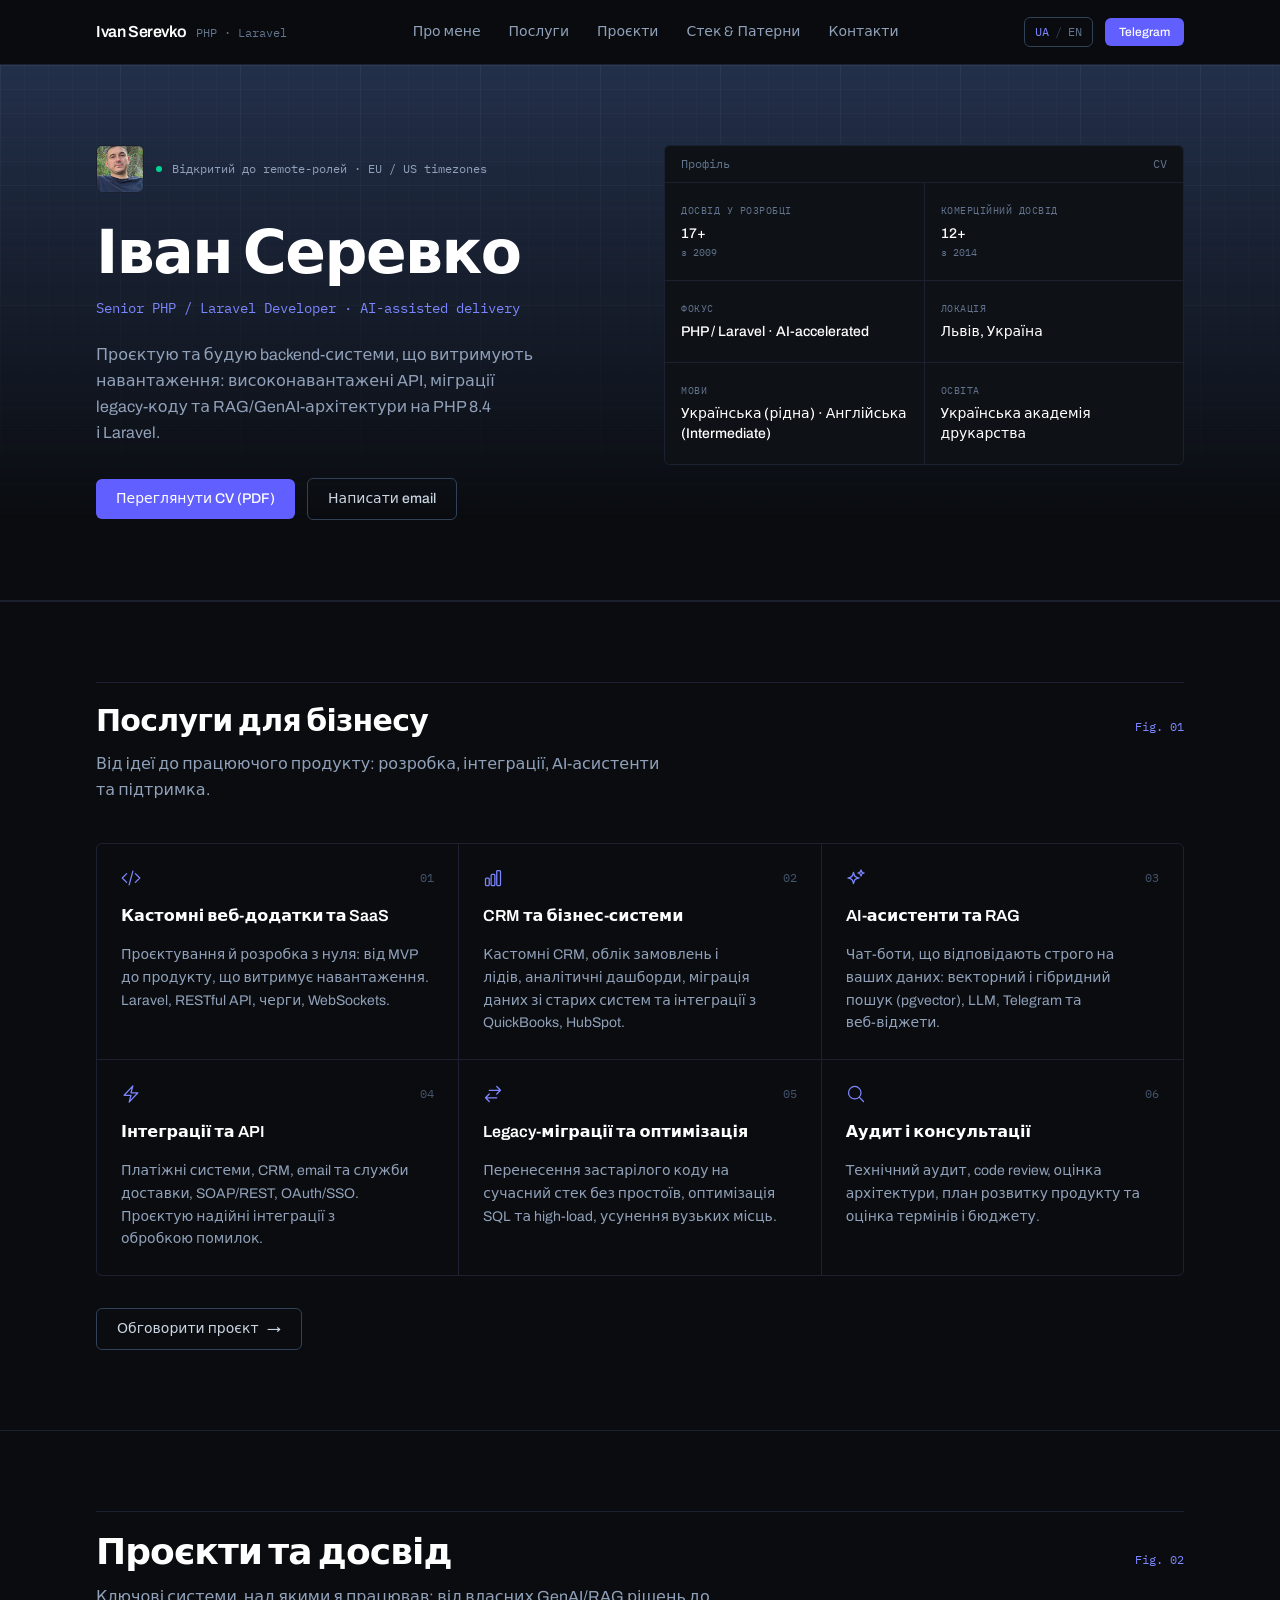
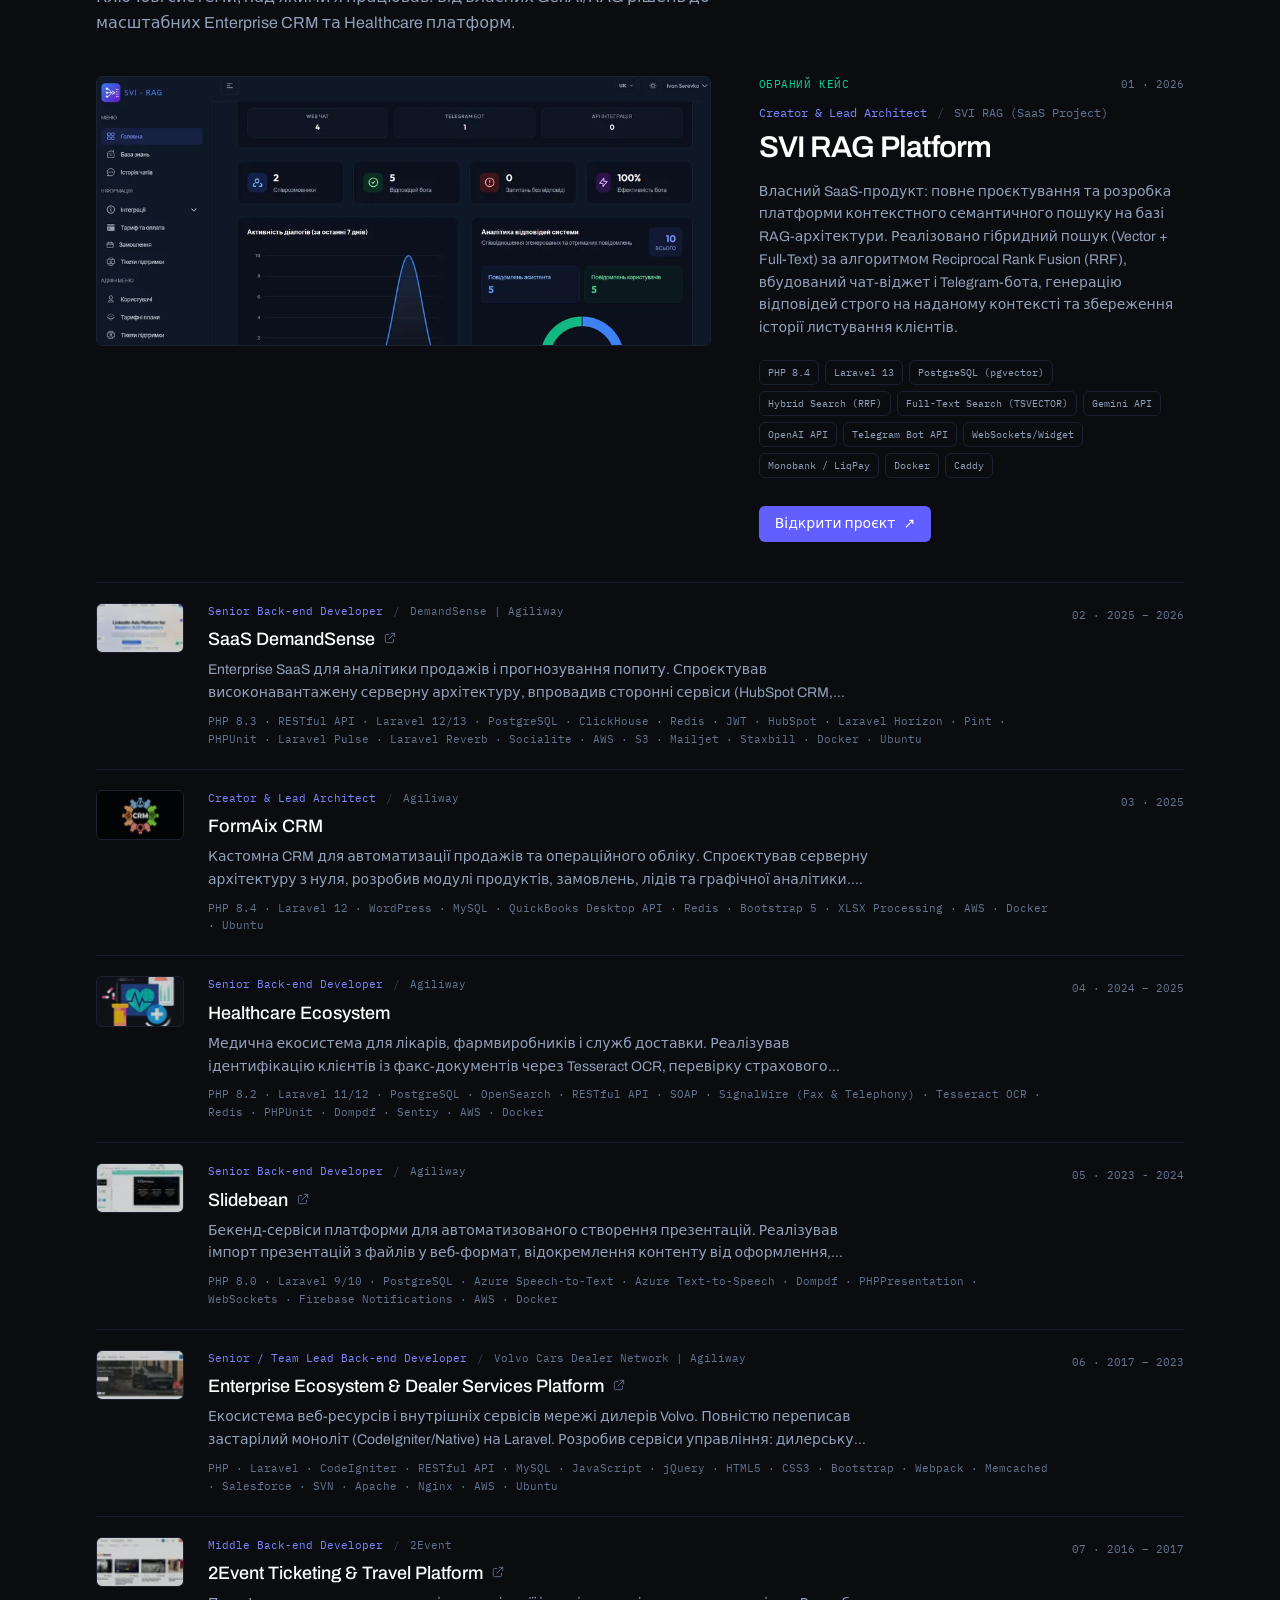
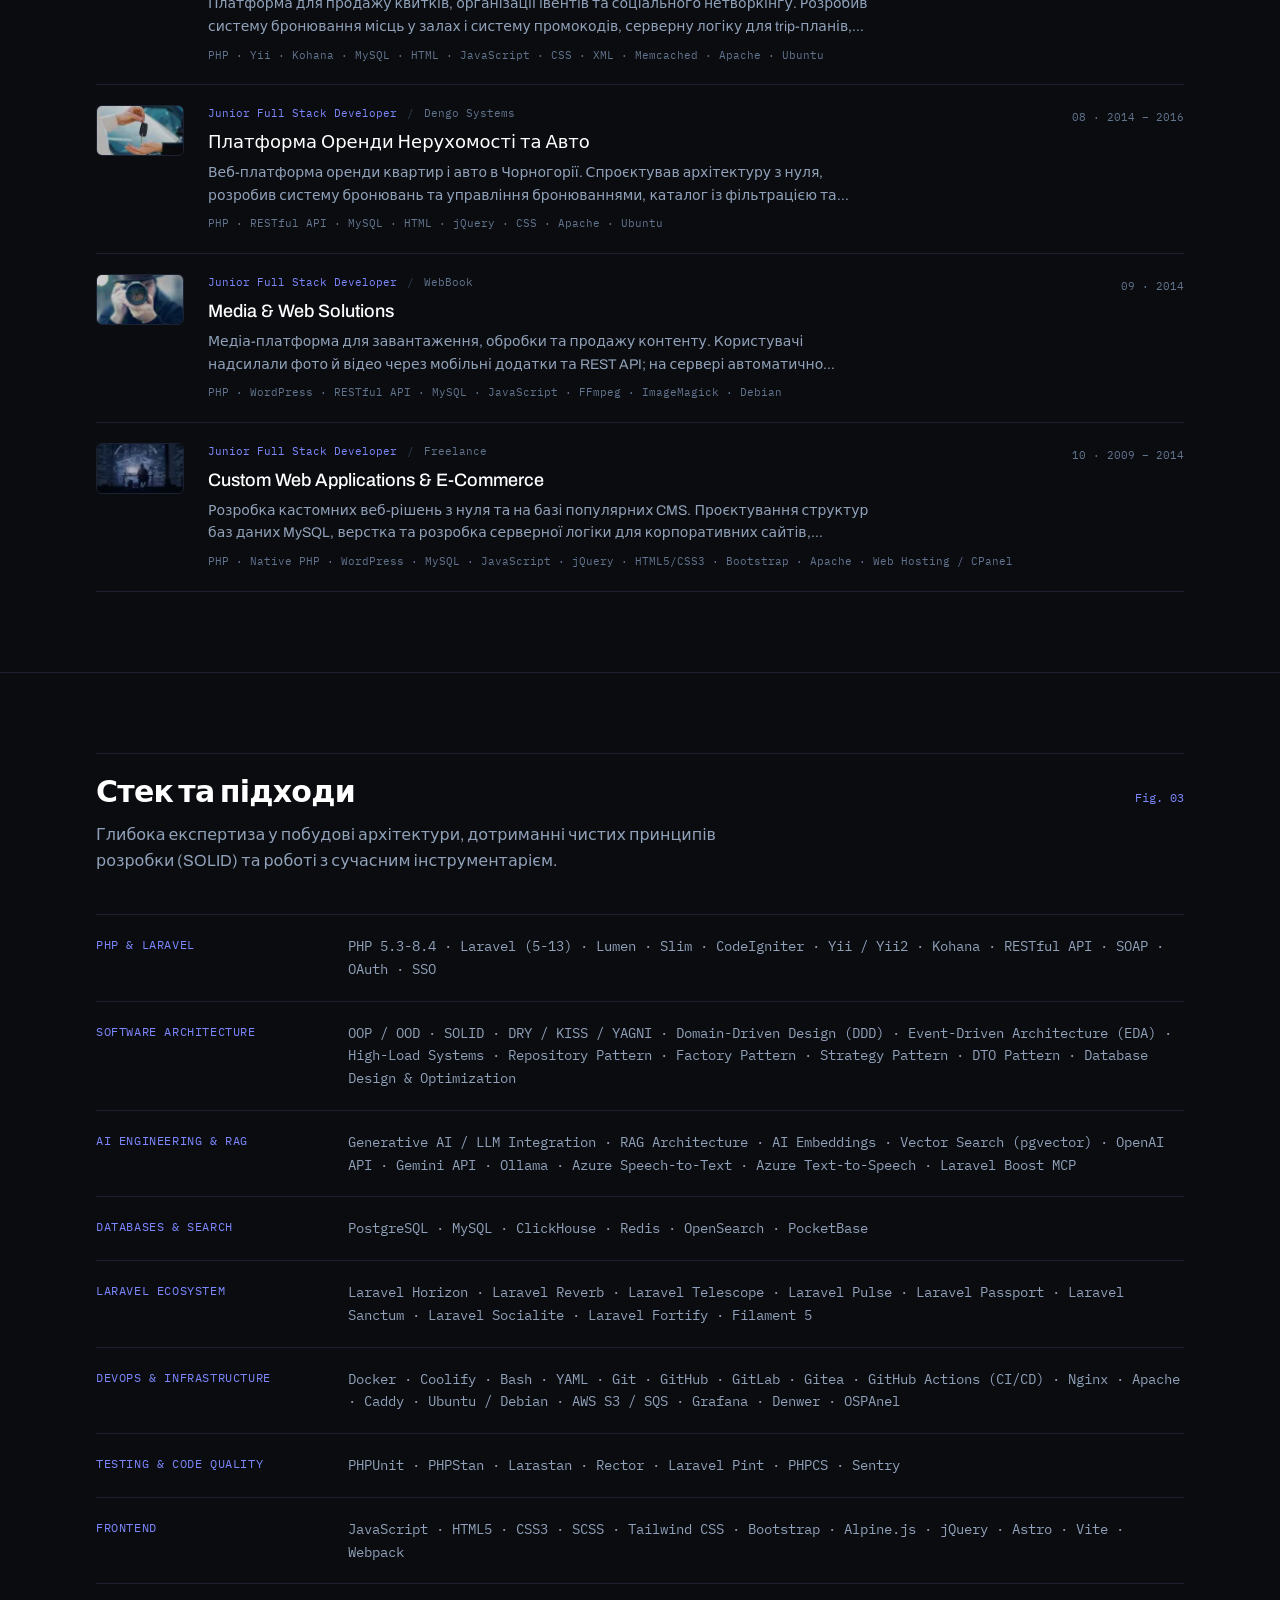
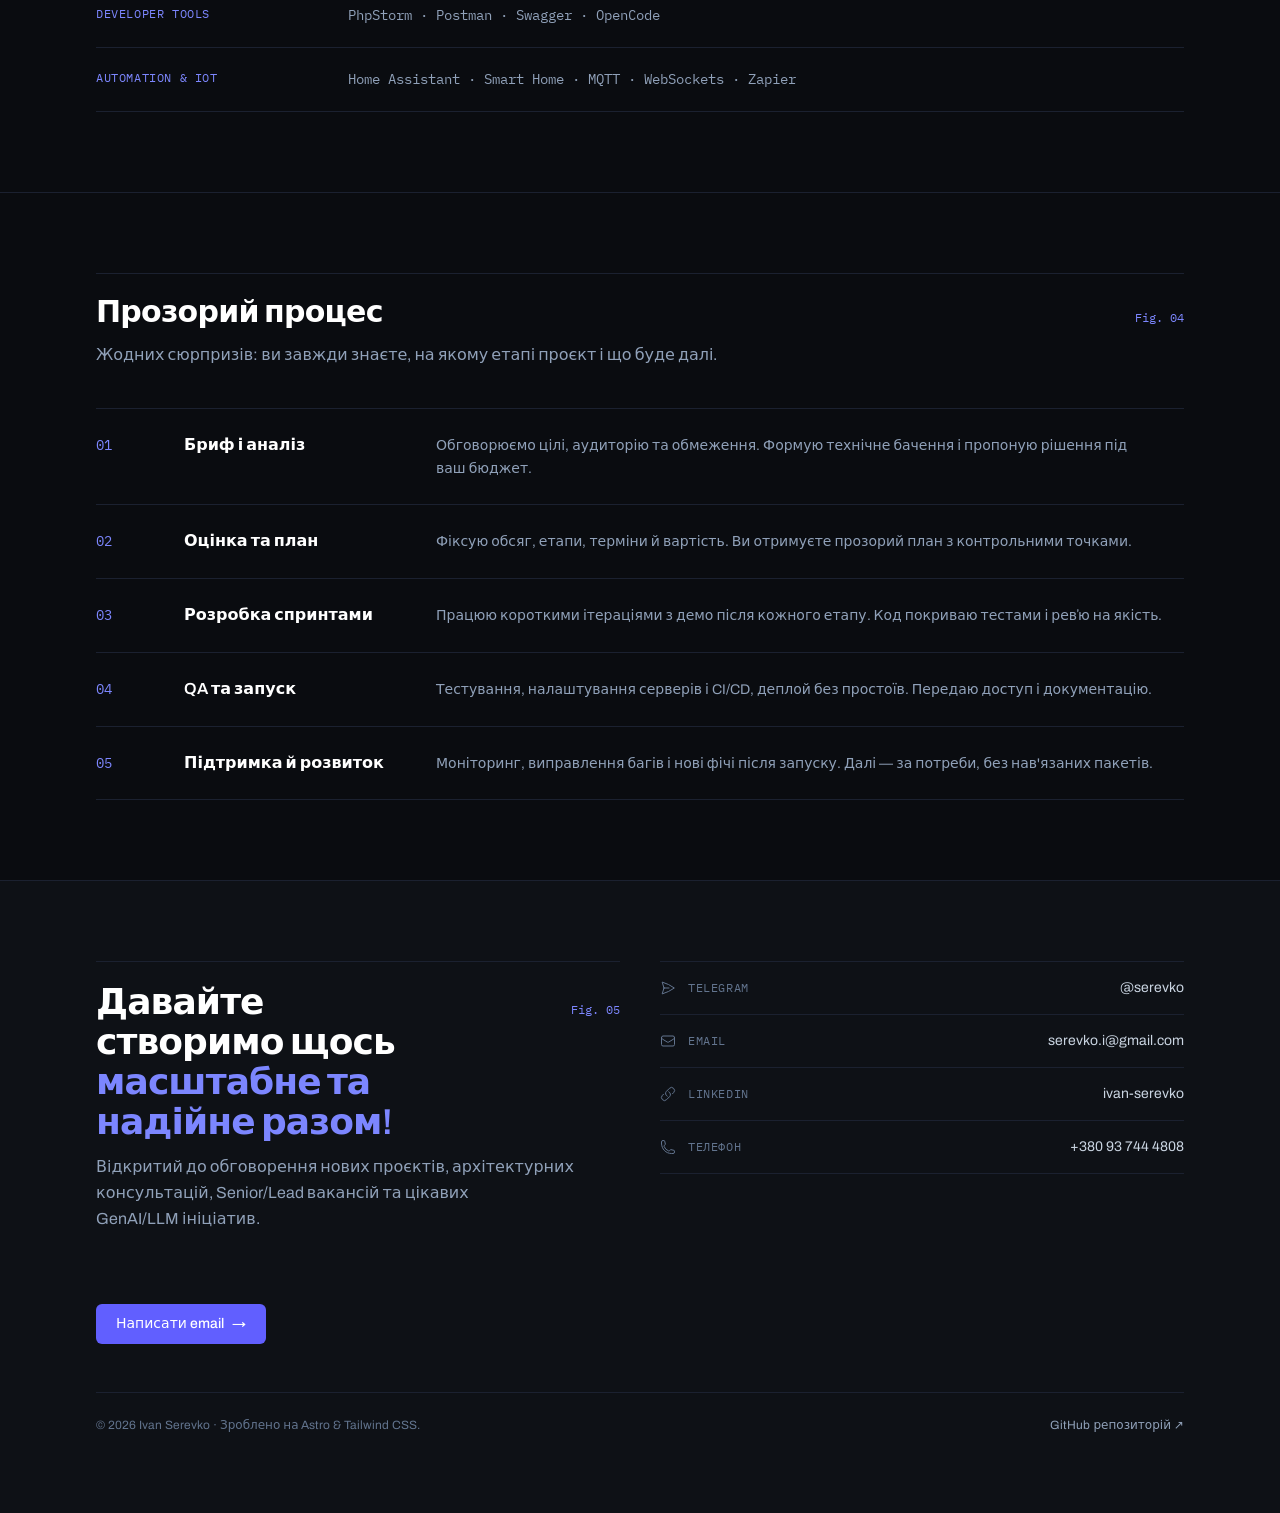
==== commit 1d623482: "Deploying to master from @ IvanSerevko/my-portfolio-source@644806b0735783b1c841c7d0d85e5efc40f487b0 " ====
--- a/index.html
+++ b/index.html
@@ -1 +1,38 @@
-<!DOCTYPE html><html lang="uk" class="scroll-smooth dark"><head><meta charset="UTF-8"><meta name="viewport" content="width=device-width, initial-scale=1.0"><link rel="icon" type="image/svg+xml" href="/favicon.svg"><meta name="description" content="15+ років досвіду: PHP 8.4, Laravel, GenAI/RAG architectures, High-load, Enterprise solutions."><title>Іван Серевко | Senior &amp; Lead Back-end Developer</title><!-- Google Fonts --><link rel="preconnect" href="https://fonts.googleapis.com"><link rel="preconnect" href="https://fonts.gstatic.com" crossorigin><link href="https://fonts.googleapis.com/css2?family=Inter:wght@400;500;600;700;800&family=Fira+Code:wght@400;500&display=swap" rel="stylesheet"><!-- Cloudflare Web Analytics --><script type="module" defer src="https://static.cloudflareinsights.com/beacon.min.js" data-cf-beacon="{&quot;token&quot;: &quot;18e81ea19ceb4a369375cddb66ee6089&quot;}"></script><!-- End Cloudflare Web Analytics --><link rel="stylesheet" href="/_astro/Contacts.CDS_T9Rb.css"></head><body class="bg-[#0b0f19] text-slate-300 font-sans antialiased selection:bg-indigo-500 selection:text-white min-h-screen flex flex-col"><header class="sticky top-0 z-50 bg-[#0b0f19]/80 backdrop-blur-md border-b border-slate-800/80 transition-all"><div class="max-w-6xl mx-auto px-4 sm:px-6 lg:px-8 h-16 flex items-center justify-between"><a href="/" class="text-xl font-bold tracking-tight text-white hover:text-indigo-400 transition-colors flex items-center gap-2"><span>Ivan<span class="text-indigo-500">Serevko</span></span><span class="text-[10px] uppercase font-mono px-2 py-0.5 bg-indigo-950/80 text-indigo-300 border border-indigo-800/50 rounded-md">.dev</span></a><!-- Desktop Navigation --><nav class="hidden md:flex items-center space-x-8 text-sm font-medium"><a href="#about" class="text-slate-300 hover:text-indigo-400 transition-colors">Про мене</a><a href="#projects" class="text-slate-300 hover:text-indigo-400 transition-colors">Проєкти</a><a href="#skills" class="text-slate-300 hover:text-indigo-400 transition-colors">Стек &amp; Патерни</a><a href="#contacts" class="text-slate-300 hover:text-indigo-400 transition-colors">Контакти</a></nav><!-- Language Switcher & Buttons --><div class="hidden md:flex items-center space-x-4"><a href="/en/" class="inline-flex items-center gap-1.5 px-3 py-1.5 text-xs font-mono font-semibold rounded-lg bg-slate-900 border border-slate-700/80 text-slate-300 hover:text-white"><span class="text-indigo-400 font-bold">UA</span><span class="text-slate-600">|</span><span class="text-slate-400">EN</span></a><a href="https://t.me/serevko" target="_blank" class="px-4 py-2 text-xs font-semibold rounded-lg bg-indigo-600 text-white hover:bg-indigo-500">💬 Telegram</a></div></div></header><main class="flex-grow"><section id="about" class="relative py-16 md:py-24 overflow-hidden border-b border-slate-800/60"><div class="max-w-6xl mx-auto px-4 sm:px-6 lg:px-8 relative z-10"><div class="grid grid-cols-1 lg:grid-cols-12 gap-12 items-center"><div class="lg:col-span-8 space-y-6"><div class="inline-flex items-center gap-2 px-3 py-1 rounded-full bg-indigo-950/80 border border-indigo-800/50 text-indigo-300 text-xs font-mono"><span class="w-2 h-2 rounded-full bg-emerald-400 animate-pulse"></span>Open to Remote Opportunities (EU / US Timezones)</div><h1 class="text-3xl sm:text-5xl font-extrabold text-white tracking-tight leading-tight">Іван Серевко <br><span class=" sm:text-3xl text-transparent bg-clip-text bg-gradient-to-r from-indigo-400 via-sky-400 to-emerald-400">Senior PHP / Laravel Developer with AI &amp; Architecture Expertise</span></h1><p class="text-slate-300 text-base sm:text-lg leading-relaxed max-w-2xl">Понад <strong class="text-white">15 років досвіду</strong> у розробці високонавантажених веб-систем, сервісів та RESTful API. Спеціалізуюся на <strong class="text-white">PHP 8.4, Laravel, RAG/GenAI архітектурах</strong>, міграції legacy-систем та оптимізації баз даних.</p><!-- Languages & Edu --><div class="flex flex-wrap gap-3 pt-2"><div class="flex items-center gap-2 px-3 py-1.5 rounded-lg bg-slate-900 border border-slate-800 text-xs text-slate-300"><span>🇺🇦</span> <strong class="text-white">Українська:</strong> Рідна</div><div class="flex items-center gap-2 px-3 py-1.5 rounded-lg bg-slate-900 border border-slate-800 text-xs text-slate-300"><span>🇬🇧</span> <strong class="text-white">Англійська:</strong> Intermediate</div><div class="flex items-center gap-2 px-3 py-1.5 rounded-lg bg-slate-900 border border-slate-800 text-xs text-slate-300"><span>🎓</span> Українська академія друкарства</div></div><!-- Buttons --><div class="flex flex-wrap items-center gap-4 pt-4"><a href="/cv" target="_blank" class="px-6 py-3 rounded-xl bg-indigo-600 hover:bg-indigo-500 text-white font-medium text-sm transition-all shadow-lg shadow-indigo-600/25">📄 Переглянути / Зберегти CV</a><a href="mailto:serevko.i.@gmail.com" class="px-6 py-3 rounded-xl bg-slate-900 hover:bg-slate-800 text-slate-200 border border-slate-800 font-medium text-sm">✉️ Написати Email</a></div></div><!-- Metrics Card --><div class="lg:col-span-4"><div class="p-6 rounded-2xl bg-slate-900/80 border border-slate-800/80 space-y-6 shadow-xl backdrop-blur-sm"><h3 class="text-xs uppercase tracking-wider text-slate-400 font-mono font-semibold">Ключова метрика</h3><div class="space-y-4"><div class="border-b border-slate-800/80 pb-3"><div class="text-3xl font-extrabold text-white">12 років</div><div class="text-xs text-slate-400 mt-1">Комерційного досвіду у Web Development</div></div><div class="border-b border-slate-800/80 pb-3"><div class="text-3xl font-extrabold text-indigo-400">20+ проєктів</div><div class="text-xs text-slate-400 mt-1">Enterprise, SaaS, Healthcare, FinTech &amp; CRM</div></div><div><div class="text-3xl font-extrabold text-emerald-400">GenAI & RAG</div><div class="text-xs text-slate-400 mt-1">Побудова систем векторного пошуку (pgvector, LLMs)</div></div></div></div></div></div></div></section><section id="projects" class="py-16 md:py-24 border-b border-slate-800/60"><div class="max-w-6xl mx-auto px-4 sm:px-6 lg:px-8"><!-- Section Header --><div class="mb-12"><div class="inline-flex items-center gap-2 px-3 py-1 rounded-full bg-indigo-950/60 border border-indigo-800/40 text-indigo-400 text-xs font-mono mb-3">🚀 Portfolio &amp; Experience</div><h2 class="text-3xl sm:text-4xl font-extrabold text-white tracking-tight">Проєкти та Комерційний Досвід</h2><p class="text-slate-400 mt-2 text-base max-w-2xl">Ключові системи, над якими я працював: від власних GenAI/RAG рішень до масштабних Enterprise CRM та Healthcare платформ.</p></div><!-- Projects Grid --><div class="grid grid-cols-1 md:grid-cols-2 gap-8"><article class="group relative flex flex-col rounded-2xl bg-slate-900/70 border border-slate-800/80 overflow-hidden hover:border-indigo-500/50 transition-all duration-300 hover:shadow-xl hover:shadow-indigo-500/10"><!-- Image Container --><div class="relative w-full aspect-video bg-slate-950 overflow-hidden border-b border-slate-800/60 flex items-center justify-center"><img src="/images/svi-rag.png" alt="SVI RAG Platform" class="w-full h-full object-cover group-hover:scale-105 transition-transform duration-500 opacity-90 group-hover:opacity-100" loading="lazy" onerror="this.style.display='none'; this.nextElementSibling.style.display='flex';"><div class="hidden absolute inset-0 items-center justify-center bg-slate-900 text-slate-500 font-mono text-sm">[svi-rag]</div><div class="absolute top-3 right-3 px-3 py-1 rounded-md bg-slate-950/80 backdrop-blur-md border border-slate-800 text-xs font-mono font-semibold text-slate-300">2026 – Present</div></div><!-- Content Body --><div class="p-6 flex flex-col flex-grow space-y-4"><div class="flex items-center justify-between text-xs font-mono"><span class="text-indigo-400 font-semibold">Creator &amp; Lead Architect</span><span class="text-slate-400">SVI RAG (SaaS Project)</span></div><div class="flex items-start justify-between gap-2"><h3 class="text-xl font-bold text-white group-hover:text-indigo-300 transition-colors">SVI RAG Platform</h3><a href="https://svi-rag.tech" target="_blank" rel="noopener noreferrer" class="text-slate-400 hover:text-indigo-400 transition-colors shrink-0 p-1" title="Відкрити проєкт"><svg class="w-5 h-5" fill="none" stroke="currentColor" viewBox="0 0 24 24"><path stroke-linecap="round" stroke-linejoin="round" stroke-width="2" d="M10 6H6a2 2 0 00-2 2v10a2 2 0 002 2h10a2 2 0 002-2v-4M14 4h6m0 0v6m0-6L10 14"></path></svg></a></div><p class="text-slate-300 text-sm leading-relaxed flex-grow">SaaS платформа для контекстного семантичного пошуку та обробки неструктурованих даних на базі RAG архітектури. Реалізовано гібридний пошук (Vector Search + Full-Text Search) за алгоритмом Reciprocal Rank Fusion (RRF), інтеграцію вбудованого чат-віджета та Telegram-бота, генерацію відповідей строго на наданому контексті, а також збереження історії листування клієнтів.</p><!-- Tech Stack Tags --><div class="pt-2"><div class="text-xs font-mono text-slate-400 mb-2 font-semibold uppercase tracking-wider">Tech Stack:</div><div class="flex flex-wrap gap-1.5"><span class="px-2.5 py-1 rounded-md bg-slate-950/80 border border-slate-800 text-[11px] font-mono text-slate-300 hover:border-slate-700 transition-colors">PHP 8.4</span><span class="px-2.5 py-1 rounded-md bg-slate-950/80 border border-slate-800 text-[11px] font-mono text-slate-300 hover:border-slate-700 transition-colors">Laravel 13</span><span class="px-2.5 py-1 rounded-md bg-slate-950/80 border border-slate-800 text-[11px] font-mono text-slate-300 hover:border-slate-700 transition-colors">PostgreSQL (pgvector)</span><span class="px-2.5 py-1 rounded-md bg-slate-950/80 border border-slate-800 text-[11px] font-mono text-slate-300 hover:border-slate-700 transition-colors">Hybrid Search (RRF)</span><span class="px-2.5 py-1 rounded-md bg-slate-950/80 border border-slate-800 text-[11px] font-mono text-slate-300 hover:border-slate-700 transition-colors">Full-Text Search (TSVECTOR)</span><span class="px-2.5 py-1 rounded-md bg-slate-950/80 border border-slate-800 text-[11px] font-mono text-slate-300 hover:border-slate-700 transition-colors">Gemini API</span><span class="px-2.5 py-1 rounded-md bg-slate-950/80 border border-slate-800 text-[11px] font-mono text-slate-300 hover:border-slate-700 transition-colors">OpenAI API</span><span class="px-2.5 py-1 rounded-md bg-slate-950/80 border border-slate-800 text-[11px] font-mono text-slate-300 hover:border-slate-700 transition-colors">Telegram Bot API</span><span class="px-2.5 py-1 rounded-md bg-slate-950/80 border border-slate-800 text-[11px] font-mono text-slate-300 hover:border-slate-700 transition-colors">WebSockets/Widget</span><span class="px-2.5 py-1 rounded-md bg-slate-950/80 border border-slate-800 text-[11px] font-mono text-slate-300 hover:border-slate-700 transition-colors">Monobank / LiqPay</span><span class="px-2.5 py-1 rounded-md bg-slate-950/80 border border-slate-800 text-[11px] font-mono text-slate-300 hover:border-slate-700 transition-colors">Docker</span><span class="px-2.5 py-1 rounded-md bg-slate-950/80 border border-slate-800 text-[11px] font-mono text-slate-300 hover:border-slate-700 transition-colors">Caddy</span></div></div></div></article><article class="group relative flex flex-col rounded-2xl bg-slate-900/70 border border-slate-800/80 overflow-hidden hover:border-indigo-500/50 transition-all duration-300 hover:shadow-xl hover:shadow-indigo-500/10"><!-- Image Container --><div class="relative w-full aspect-video bg-slate-950 overflow-hidden border-b border-slate-800/60 flex items-center justify-center"><img src="/images/demand-sense.png" alt="SaaS DemandSense" class="w-full h-full object-cover group-hover:scale-105 transition-transform duration-500 opacity-90 group-hover:opacity-100" loading="lazy" onerror="this.style.display='none'; this.nextElementSibling.style.display='flex';"><div class="hidden absolute inset-0 items-center justify-center bg-slate-900 text-slate-500 font-mono text-sm">[demandsense]</div><div class="absolute top-3 right-3 px-3 py-1 rounded-md bg-slate-950/80 backdrop-blur-md border border-slate-800 text-xs font-mono font-semibold text-slate-300">2025 – 2026</div></div><!-- Content Body --><div class="p-6 flex flex-col flex-grow space-y-4"><div class="flex items-center justify-between text-xs font-mono"><span class="text-indigo-400 font-semibold">Senior Back-end Developer</span><span class="text-slate-400">DemandSense | Agiliway</span></div><div class="flex items-start justify-between gap-2"><h3 class="text-xl font-bold text-white group-hover:text-indigo-300 transition-colors">SaaS DemandSense</h3><a href="https://demandsense.com" target="_blank" rel="noopener noreferrer" class="text-slate-400 hover:text-indigo-400 transition-colors shrink-0 p-1" title="Відкрити проєкт"><svg class="w-5 h-5" fill="none" stroke="currentColor" viewBox="0 0 24 24"><path stroke-linecap="round" stroke-linejoin="round" stroke-width="2" d="M10 6H6a2 2 0 00-2 2v10a2 2 0 002 2h10a2 2 0 002-2v-4M14 4h6m0 0v6m0-6L10 14"></path></svg></a></div><p class="text-slate-300 text-sm leading-relaxed flex-grow">Enterprise SaaS платформа для аналітики продажів, прогнозування попиту та CRM-воркфлоу. Розробка високонавантаженої серверної архітектури, оптимізація складних аналітичних запитів до ClickHouse та PostgreSQL, інтеграція HubSpot CRM, платіжної системи Staxbill, email-розсилок, а також налаштування асинхронних черг та WebSocket-повідомлень у реальному часі.</p><!-- Tech Stack Tags --><div class="pt-2"><div class="text-xs font-mono text-slate-400 mb-2 font-semibold uppercase tracking-wider">Tech Stack:</div><div class="flex flex-wrap gap-1.5"><span class="px-2.5 py-1 rounded-md bg-slate-950/80 border border-slate-800 text-[11px] font-mono text-slate-300 hover:border-slate-700 transition-colors">PHP 8.3</span><span class="px-2.5 py-1 rounded-md bg-slate-950/80 border border-slate-800 text-[11px] font-mono text-slate-300 hover:border-slate-700 transition-colors">RESTful API</span><span class="px-2.5 py-1 rounded-md bg-slate-950/80 border border-slate-800 text-[11px] font-mono text-slate-300 hover:border-slate-700 transition-colors">Laravel 12/13</span><span class="px-2.5 py-1 rounded-md bg-slate-950/80 border border-slate-800 text-[11px] font-mono text-slate-300 hover:border-slate-700 transition-colors">PostgreSQL</span><span class="px-2.5 py-1 rounded-md bg-slate-950/80 border border-slate-800 text-[11px] font-mono text-slate-300 hover:border-slate-700 transition-colors">ClickHouse</span><span class="px-2.5 py-1 rounded-md bg-slate-950/80 border border-slate-800 text-[11px] font-mono text-slate-300 hover:border-slate-700 transition-colors">Redis</span><span class="px-2.5 py-1 rounded-md bg-slate-950/80 border border-slate-800 text-[11px] font-mono text-slate-300 hover:border-slate-700 transition-colors">JWT</span><span class="px-2.5 py-1 rounded-md bg-slate-950/80 border border-slate-800 text-[11px] font-mono text-slate-300 hover:border-slate-700 transition-colors">HubSpot</span><span class="px-2.5 py-1 rounded-md bg-slate-950/80 border border-slate-800 text-[11px] font-mono text-slate-300 hover:border-slate-700 transition-colors">Laravel Horizon</span><span class="px-2.5 py-1 rounded-md bg-slate-950/80 border border-slate-800 text-[11px] font-mono text-slate-300 hover:border-slate-700 transition-colors">Pint</span><span class="px-2.5 py-1 rounded-md bg-slate-950/80 border border-slate-800 text-[11px] font-mono text-slate-300 hover:border-slate-700 transition-colors">PHPUnit</span><span class="px-2.5 py-1 rounded-md bg-slate-950/80 border border-slate-800 text-[11px] font-mono text-slate-300 hover:border-slate-700 transition-colors">Laravel Pulse</span><span class="px-2.5 py-1 rounded-md bg-slate-950/80 border border-slate-800 text-[11px] font-mono text-slate-300 hover:border-slate-700 transition-colors">Laravel Reverb</span><span class="px-2.5 py-1 rounded-md bg-slate-950/80 border border-slate-800 text-[11px] font-mono text-slate-300 hover:border-slate-700 transition-colors">Socialite</span><span class="px-2.5 py-1 rounded-md bg-slate-950/80 border border-slate-800 text-[11px] font-mono text-slate-300 hover:border-slate-700 transition-colors">AWS</span><span class="px-2.5 py-1 rounded-md bg-slate-950/80 border border-slate-800 text-[11px] font-mono text-slate-300 hover:border-slate-700 transition-colors">S3</span><span class="px-2.5 py-1 rounded-md bg-slate-950/80 border border-slate-800 text-[11px] font-mono text-slate-300 hover:border-slate-700 transition-colors">Mailjet</span><span class="px-2.5 py-1 rounded-md bg-slate-950/80 border border-slate-800 text-[11px] font-mono text-slate-300 hover:border-slate-700 transition-colors">Staxbill</span><span class="px-2.5 py-1 rounded-md bg-slate-950/80 border border-slate-800 text-[11px] font-mono text-slate-300 hover:border-slate-700 transition-colors">Docker</span><span class="px-2.5 py-1 rounded-md bg-slate-950/80 border border-slate-800 text-[11px] font-mono text-slate-300 hover:border-slate-700 transition-colors">Ubuntu</span></div></div></div></article><article class="group relative flex flex-col rounded-2xl bg-slate-900/70 border border-slate-800/80 overflow-hidden hover:border-indigo-500/50 transition-all duration-300 hover:shadow-xl hover:shadow-indigo-500/10"><!-- Image Container --><div class="relative w-full aspect-video bg-slate-950 overflow-hidden border-b border-slate-800/60 flex items-center justify-center"><img src="/images/crm.png" alt="FormAix CRM" class="w-full h-full object-cover group-hover:scale-105 transition-transform duration-500 opacity-90 group-hover:opacity-100" loading="lazy" onerror="this.style.display='none'; this.nextElementSibling.style.display='flex';"><div class="hidden absolute inset-0 items-center justify-center bg-slate-900 text-slate-500 font-mono text-sm">[formaix]</div><div class="absolute top-3 right-3 px-3 py-1 rounded-md bg-slate-950/80 backdrop-blur-md border border-slate-800 text-xs font-mono font-semibold text-slate-300">2025</div></div><!-- Content Body --><div class="p-6 flex flex-col flex-grow space-y-4"><div class="flex items-center justify-between text-xs font-mono"><span class="text-indigo-400 font-semibold">Creator &amp; Lead Architect</span><span class="text-slate-400">Agiliway</span></div><div class="flex items-start justify-between gap-2"><h3 class="text-xl font-bold text-white group-hover:text-indigo-300 transition-colors">FormAix CRM</h3></div><p class="text-slate-300 text-sm leading-relaxed flex-grow">Кастомна CRM-система для автоматизації продажів, аналітики та операційного обліку. Проєктування серверної архітектури з нуля, розробка модулів продуктів, замовлень, лідів (leads) та інтерактивної графічної аналітики. Реалізовано складну міграцію та мапінг даних з двох сайтів WordPress і локальних XLSX-файлів, а також двосторонню інтеграцію з десктопною версією QuickBooks.</p><!-- Tech Stack Tags --><div class="pt-2"><div class="text-xs font-mono text-slate-400 mb-2 font-semibold uppercase tracking-wider">Tech Stack:</div><div class="flex flex-wrap gap-1.5"><span class="px-2.5 py-1 rounded-md bg-slate-950/80 border border-slate-800 text-[11px] font-mono text-slate-300 hover:border-slate-700 transition-colors">PHP 8.4</span><span class="px-2.5 py-1 rounded-md bg-slate-950/80 border border-slate-800 text-[11px] font-mono text-slate-300 hover:border-slate-700 transition-colors">Laravel 12</span><span class="px-2.5 py-1 rounded-md bg-slate-950/80 border border-slate-800 text-[11px] font-mono text-slate-300 hover:border-slate-700 transition-colors">WordPress</span><span class="px-2.5 py-1 rounded-md bg-slate-950/80 border border-slate-800 text-[11px] font-mono text-slate-300 hover:border-slate-700 transition-colors">MySQL</span><span class="px-2.5 py-1 rounded-md bg-slate-950/80 border border-slate-800 text-[11px] font-mono text-slate-300 hover:border-slate-700 transition-colors">QuickBooks Desktop API</span><span class="px-2.5 py-1 rounded-md bg-slate-950/80 border border-slate-800 text-[11px] font-mono text-slate-300 hover:border-slate-700 transition-colors">Redis</span><span class="px-2.5 py-1 rounded-md bg-slate-950/80 border border-slate-800 text-[11px] font-mono text-slate-300 hover:border-slate-700 transition-colors">Bootstrap 5</span><span class="px-2.5 py-1 rounded-md bg-slate-950/80 border border-slate-800 text-[11px] font-mono text-slate-300 hover:border-slate-700 transition-colors">XLSX Processing</span><span class="px-2.5 py-1 rounded-md bg-slate-950/80 border border-slate-800 text-[11px] font-mono text-slate-300 hover:border-slate-700 transition-colors">AWS</span><span class="px-2.5 py-1 rounded-md bg-slate-950/80 border border-slate-800 text-[11px] font-mono text-slate-300 hover:border-slate-700 transition-colors">Docker</span><span class="px-2.5 py-1 rounded-md bg-slate-950/80 border border-slate-800 text-[11px] font-mono text-slate-300 hover:border-slate-700 transition-colors">Ubuntu</span></div></div></div></article><article class="group relative flex flex-col rounded-2xl bg-slate-900/70 border border-slate-800/80 overflow-hidden hover:border-indigo-500/50 transition-all duration-300 hover:shadow-xl hover:shadow-indigo-500/10"><!-- Image Container --><div class="relative w-full aspect-video bg-slate-950 overflow-hidden border-b border-slate-800/60 flex items-center justify-center"><img src="/images/healthcare.png" alt="Healthcare Ecosystem" class="w-full h-full object-cover group-hover:scale-105 transition-transform duration-500 opacity-90 group-hover:opacity-100" loading="lazy" onerror="this.style.display='none'; this.nextElementSibling.style.display='flex';"><div class="hidden absolute inset-0 items-center justify-center bg-slate-900 text-slate-500 font-mono text-sm">[healthcare]</div><div class="absolute top-3 right-3 px-3 py-1 rounded-md bg-slate-950/80 backdrop-blur-md border border-slate-800 text-xs font-mono font-semibold text-slate-300">2024 – 2025</div></div><!-- Content Body --><div class="p-6 flex flex-col flex-grow space-y-4"><div class="flex items-center justify-between text-xs font-mono"><span class="text-indigo-400 font-semibold">Senior Back-end Developer</span><span class="text-slate-400">Agiliway</span></div><div class="flex items-start justify-between gap-2"><h3 class="text-xl font-bold text-white group-hover:text-indigo-300 transition-colors">Healthcare Ecosystem</h3></div><p class="text-slate-300 text-sm leading-relaxed flex-grow">Комплексна медична екосистема для взаємодії лікарів, фармацевтичних виробників та служб доставки. Система забезпечує створення та обробку замовлень препаратів для пацієнтів, автоматизовану перевірку страхового покриття (Insurance Eligibility), швидке розпізнавання документів через Tesseract OCR, а також інтеграцію зі службою SignalWire для відправки та прийому факсів і сповіщень.</p><!-- Tech Stack Tags --><div class="pt-2"><div class="text-xs font-mono text-slate-400 mb-2 font-semibold uppercase tracking-wider">Tech Stack:</div><div class="flex flex-wrap gap-1.5"><span class="px-2.5 py-1 rounded-md bg-slate-950/80 border border-slate-800 text-[11px] font-mono text-slate-300 hover:border-slate-700 transition-colors">PHP 8.2</span><span class="px-2.5 py-1 rounded-md bg-slate-950/80 border border-slate-800 text-[11px] font-mono text-slate-300 hover:border-slate-700 transition-colors">Laravel 11/12</span><span class="px-2.5 py-1 rounded-md bg-slate-950/80 border border-slate-800 text-[11px] font-mono text-slate-300 hover:border-slate-700 transition-colors">PostgreSQL</span><span class="px-2.5 py-1 rounded-md bg-slate-950/80 border border-slate-800 text-[11px] font-mono text-slate-300 hover:border-slate-700 transition-colors">OpenSearch</span><span class="px-2.5 py-1 rounded-md bg-slate-950/80 border border-slate-800 text-[11px] font-mono text-slate-300 hover:border-slate-700 transition-colors">RESTful API</span><span class="px-2.5 py-1 rounded-md bg-slate-950/80 border border-slate-800 text-[11px] font-mono text-slate-300 hover:border-slate-700 transition-colors">SOAP</span><span class="px-2.5 py-1 rounded-md bg-slate-950/80 border border-slate-800 text-[11px] font-mono text-slate-300 hover:border-slate-700 transition-colors">SignalWire (Fax &amp; Telephony)</span><span class="px-2.5 py-1 rounded-md bg-slate-950/80 border border-slate-800 text-[11px] font-mono text-slate-300 hover:border-slate-700 transition-colors">Tesseract OCR</span><span class="px-2.5 py-1 rounded-md bg-slate-950/80 border border-slate-800 text-[11px] font-mono text-slate-300 hover:border-slate-700 transition-colors">Redis</span><span class="px-2.5 py-1 rounded-md bg-slate-950/80 border border-slate-800 text-[11px] font-mono text-slate-300 hover:border-slate-700 transition-colors">PHPUnit</span><span class="px-2.5 py-1 rounded-md bg-slate-950/80 border border-slate-800 text-[11px] font-mono text-slate-300 hover:border-slate-700 transition-colors">Dompdf</span><span class="px-2.5 py-1 rounded-md bg-slate-950/80 border border-slate-800 text-[11px] font-mono text-slate-300 hover:border-slate-700 transition-colors">Sentry</span><span class="px-2.5 py-1 rounded-md bg-slate-950/80 border border-slate-800 text-[11px] font-mono text-slate-300 hover:border-slate-700 transition-colors">AWS</span><span class="px-2.5 py-1 rounded-md bg-slate-950/80 border border-slate-800 text-[11px] font-mono text-slate-300 hover:border-slate-700 transition-colors">Docker</span></div></div></div></article><article class="group relative flex flex-col rounded-2xl bg-slate-900/70 border border-slate-800/80 overflow-hidden hover:border-indigo-500/50 transition-all duration-300 hover:shadow-xl hover:shadow-indigo-500/10"><!-- Image Container --><div class="relative w-full aspect-video bg-slate-950 overflow-hidden border-b border-slate-800/60 flex items-center justify-center"><img src="/images/roi4cio.png" alt="Slidebean" class="w-full h-full object-cover group-hover:scale-105 transition-transform duration-500 opacity-90 group-hover:opacity-100" loading="lazy" onerror="this.style.display='none'; this.nextElementSibling.style.display='flex';"><div class="hidden absolute inset-0 items-center justify-center bg-slate-900 text-slate-500 font-mono text-sm">[roi4cio]</div><div class="absolute top-3 right-3 px-3 py-1 rounded-md bg-slate-950/80 backdrop-blur-md border border-slate-800 text-xs font-mono font-semibold text-slate-300">2023 - 2024</div></div><!-- Content Body --><div class="p-6 flex flex-col flex-grow space-y-4"><div class="flex items-center justify-between text-xs font-mono"><span class="text-indigo-400 font-semibold">Senior Back-end Developer</span><span class="text-slate-400">Agiliway</span></div><div class="flex items-start justify-between gap-2"><h3 class="text-xl font-bold text-white group-hover:text-indigo-300 transition-colors">Slidebean</h3><a href="https://slidebean.com" target="_blank" rel="noopener noreferrer" class="text-slate-400 hover:text-indigo-400 transition-colors shrink-0 p-1" title="Відкрити проєкт"><svg class="w-5 h-5" fill="none" stroke="currentColor" viewBox="0 0 24 24"><path stroke-linecap="round" stroke-linejoin="round" stroke-width="2" d="M10 6H6a2 2 0 00-2 2v10a2 2 0 002 2h10a2 2 0 002-2v-4M14 4h6m0 0v6m0-6L10 14"></path></svg></a></div><p class="text-slate-300 text-sm leading-relaxed flex-grow">Розробка та підтримка бекенд-сервісів веб-платформи для автоматизованого створення та дизайну презентацій. Реалізовано відокремлення контенту від візуального оформлення, автоматичну генерацію та експорт документів (Dompdf, PHPPresentation), інтеграцію штучного інтелекту для синтезу та розпізнавання мови (Azure Speech Services), систему пуш-сповіщень через Firebase та взаємодію у реальному часі через WebSockets.</p><!-- Tech Stack Tags --><div class="pt-2"><div class="text-xs font-mono text-slate-400 mb-2 font-semibold uppercase tracking-wider">Tech Stack:</div><div class="flex flex-wrap gap-1.5"><span class="px-2.5 py-1 rounded-md bg-slate-950/80 border border-slate-800 text-[11px] font-mono text-slate-300 hover:border-slate-700 transition-colors">PHP 8.0</span><span class="px-2.5 py-1 rounded-md bg-slate-950/80 border border-slate-800 text-[11px] font-mono text-slate-300 hover:border-slate-700 transition-colors">Laravel 9/10</span><span class="px-2.5 py-1 rounded-md bg-slate-950/80 border border-slate-800 text-[11px] font-mono text-slate-300 hover:border-slate-700 transition-colors">PostgreSQL</span><span class="px-2.5 py-1 rounded-md bg-slate-950/80 border border-slate-800 text-[11px] font-mono text-slate-300 hover:border-slate-700 transition-colors">Azure Speech-to-Text</span><span class="px-2.5 py-1 rounded-md bg-slate-950/80 border border-slate-800 text-[11px] font-mono text-slate-300 hover:border-slate-700 transition-colors">Azure Text-to-Speech</span><span class="px-2.5 py-1 rounded-md bg-slate-950/80 border border-slate-800 text-[11px] font-mono text-slate-300 hover:border-slate-700 transition-colors">Dompdf</span><span class="px-2.5 py-1 rounded-md bg-slate-950/80 border border-slate-800 text-[11px] font-mono text-slate-300 hover:border-slate-700 transition-colors">PHPPresentation</span><span class="px-2.5 py-1 rounded-md bg-slate-950/80 border border-slate-800 text-[11px] font-mono text-slate-300 hover:border-slate-700 transition-colors">WebSockets</span><span class="px-2.5 py-1 rounded-md bg-slate-950/80 border border-slate-800 text-[11px] font-mono text-slate-300 hover:border-slate-700 transition-colors">Firebase Notifications</span><span class="px-2.5 py-1 rounded-md bg-slate-950/80 border border-slate-800 text-[11px] font-mono text-slate-300 hover:border-slate-700 transition-colors">AWS</span><span class="px-2.5 py-1 rounded-md bg-slate-950/80 border border-slate-800 text-[11px] font-mono text-slate-300 hover:border-slate-700 transition-colors">Docker</span></div></div></div></article><article class="group relative flex flex-col rounded-2xl bg-slate-900/70 border border-slate-800/80 overflow-hidden hover:border-indigo-500/50 transition-all duration-300 hover:shadow-xl hover:shadow-indigo-500/10"><!-- Image Container --><div class="relative w-full aspect-video bg-slate-950 overflow-hidden border-b border-slate-800/60 flex items-center justify-center"><img src="/images/volvocars.png" alt="Enterprise Ecosystem &amp; Dealer Services Platform" class="w-full h-full object-cover group-hover:scale-105 transition-transform duration-500 opacity-90 group-hover:opacity-100" loading="lazy" onerror="this.style.display='none'; this.nextElementSibling.style.display='flex';"><div class="hidden absolute inset-0 items-center justify-center bg-slate-900 text-slate-500 font-mono text-sm">[volvocars]</div><div class="absolute top-3 right-3 px-3 py-1 rounded-md bg-slate-950/80 backdrop-blur-md border border-slate-800 text-xs font-mono font-semibold text-slate-300">2017 – 2023</div></div><!-- Content Body --><div class="p-6 flex flex-col flex-grow space-y-4"><div class="flex items-center justify-between text-xs font-mono"><span class="text-indigo-400 font-semibold">Senior / Team Lead Back-end Developer</span><span class="text-slate-400">Volvo Cars Dealer Network | Agiliway</span></div><div class="flex items-start justify-between gap-2"><h3 class="text-xl font-bold text-white group-hover:text-indigo-300 transition-colors">Enterprise Ecosystem &amp; Dealer Services Platform</h3><a href="https://www.volvocars-haendler.de/premium-automobile" target="_blank" rel="noopener noreferrer" class="text-slate-400 hover:text-indigo-400 transition-colors shrink-0 p-1" title="Відкрити проєкт"><svg class="w-5 h-5" fill="none" stroke="currentColor" viewBox="0 0 24 24"><path stroke-linecap="round" stroke-linejoin="round" stroke-width="2" d="M10 6H6a2 2 0 00-2 2v10a2 2 0 002 2h10a2 2 0 002-2v-4M14 4h6m0 0v6m0-6L10 14"></path></svg></a></div><p class="text-slate-300 text-sm leading-relaxed flex-grow">Комплексна розробка та підтримка екосистеми веб-ресурсів і внутрішніх сервісів для мережі дилерських центрів Volvo. Проєкт охоплював повну міграцію застарілого моноліту (CodeIgniter/Native) на сучасний Laravel, а також розробку внутрішніх мікросервісів та інструментів для працівників: дилерську CRM, сервіси обліку авто, системи запису на тест-драйви, генератори КП та платформи синхронізації контенту.</p><!-- Tech Stack Tags --><div class="pt-2"><div class="text-xs font-mono text-slate-400 mb-2 font-semibold uppercase tracking-wider">Tech Stack:</div><div class="flex flex-wrap gap-1.5"><span class="px-2.5 py-1 rounded-md bg-slate-950/80 border border-slate-800 text-[11px] font-mono text-slate-300 hover:border-slate-700 transition-colors">PHP</span><span class="px-2.5 py-1 rounded-md bg-slate-950/80 border border-slate-800 text-[11px] font-mono text-slate-300 hover:border-slate-700 transition-colors">Laravel</span><span class="px-2.5 py-1 rounded-md bg-slate-950/80 border border-slate-800 text-[11px] font-mono text-slate-300 hover:border-slate-700 transition-colors">CodeIgniter</span><span class="px-2.5 py-1 rounded-md bg-slate-950/80 border border-slate-800 text-[11px] font-mono text-slate-300 hover:border-slate-700 transition-colors">RESTful API</span><span class="px-2.5 py-1 rounded-md bg-slate-950/80 border border-slate-800 text-[11px] font-mono text-slate-300 hover:border-slate-700 transition-colors">MySQL</span><span class="px-2.5 py-1 rounded-md bg-slate-950/80 border border-slate-800 text-[11px] font-mono text-slate-300 hover:border-slate-700 transition-colors">JavaScript</span><span class="px-2.5 py-1 rounded-md bg-slate-950/80 border border-slate-800 text-[11px] font-mono text-slate-300 hover:border-slate-700 transition-colors">jQuery</span><span class="px-2.5 py-1 rounded-md bg-slate-950/80 border border-slate-800 text-[11px] font-mono text-slate-300 hover:border-slate-700 transition-colors">HTML5</span><span class="px-2.5 py-1 rounded-md bg-slate-950/80 border border-slate-800 text-[11px] font-mono text-slate-300 hover:border-slate-700 transition-colors">CSS3</span><span class="px-2.5 py-1 rounded-md bg-slate-950/80 border border-slate-800 text-[11px] font-mono text-slate-300 hover:border-slate-700 transition-colors">Bootstrap</span><span class="px-2.5 py-1 rounded-md bg-slate-950/80 border border-slate-800 text-[11px] font-mono text-slate-300 hover:border-slate-700 transition-colors">Webpack</span><span class="px-2.5 py-1 rounded-md bg-slate-950/80 border border-slate-800 text-[11px] font-mono text-slate-300 hover:border-slate-700 transition-colors">Memcached</span><span class="px-2.5 py-1 rounded-md bg-slate-950/80 border border-slate-800 text-[11px] font-mono text-slate-300 hover:border-slate-700 transition-colors">Salesforce</span><span class="px-2.5 py-1 rounded-md bg-slate-950/80 border border-slate-800 text-[11px] font-mono text-slate-300 hover:border-slate-700 transition-colors">SVN</span><span class="px-2.5 py-1 rounded-md bg-slate-950/80 border border-slate-800 text-[11px] font-mono text-slate-300 hover:border-slate-700 transition-colors">Apache</span><span class="px-2.5 py-1 rounded-md bg-slate-950/80 border border-slate-800 text-[11px] font-mono text-slate-300 hover:border-slate-700 transition-colors">Nginx</span><span class="px-2.5 py-1 rounded-md bg-slate-950/80 border border-slate-800 text-[11px] font-mono text-slate-300 hover:border-slate-700 transition-colors">AWS</span><span class="px-2.5 py-1 rounded-md bg-slate-950/80 border border-slate-800 text-[11px] font-mono text-slate-300 hover:border-slate-700 transition-colors">Ubuntu</span></div></div></div></article><article class="group relative flex flex-col rounded-2xl bg-slate-900/70 border border-slate-800/80 overflow-hidden hover:border-indigo-500/50 transition-all duration-300 hover:shadow-xl hover:shadow-indigo-500/10"><!-- Image Container --><div class="relative w-full aspect-video bg-slate-950 overflow-hidden border-b border-slate-800/60 flex items-center justify-center"><img src="/images/2event.png" alt="2Event Ticketing &amp; Travel Platform" class="w-full h-full object-cover group-hover:scale-105 transition-transform duration-500 opacity-90 group-hover:opacity-100" loading="lazy" onerror="this.style.display='none'; this.nextElementSibling.style.display='flex';"><div class="hidden absolute inset-0 items-center justify-center bg-slate-900 text-slate-500 font-mono text-sm">[2event]</div><div class="absolute top-3 right-3 px-3 py-1 rounded-md bg-slate-950/80 backdrop-blur-md border border-slate-800 text-xs font-mono font-semibold text-slate-300">2016 – 2017</div></div><!-- Content Body --><div class="p-6 flex flex-col flex-grow space-y-4"><div class="flex items-center justify-between text-xs font-mono"><span class="text-indigo-400 font-semibold">Middle Back-end Developer</span><span class="text-slate-400">2Event</span></div><div class="flex items-start justify-between gap-2"><h3 class="text-xl font-bold text-white group-hover:text-indigo-300 transition-colors">2Event Ticketing &amp; Travel Platform</h3><a href="https://2event.com.ua/#/" target="_blank" rel="noopener noreferrer" class="text-slate-400 hover:text-indigo-400 transition-colors shrink-0 p-1" title="Відкрити проєкт"><svg class="w-5 h-5" fill="none" stroke="currentColor" viewBox="0 0 24 24"><path stroke-linecap="round" stroke-linejoin="round" stroke-width="2" d="M10 6H6a2 2 0 00-2 2v10a2 2 0 002 2h10a2 2 0 002-2v-4M14 4h6m0 0v6m0-6L10 14"></path></svg></a></div><p class="text-slate-300 text-sm leading-relaxed flex-grow">Комплексна платформа для продажу квитків, організації івентів та соціального нетворкінгу. Розробка серверної логіки для формування trip-планів відвідувачів, організації групових поїздок (пошук попутників на потяги, літаки, авто та таксі), спільного бронювання готелів, призначення зустрічей, а також онлайн-сканування квитків та розкладу подій.</p><!-- Tech Stack Tags --><div class="pt-2"><div class="text-xs font-mono text-slate-400 mb-2 font-semibold uppercase tracking-wider">Tech Stack:</div><div class="flex flex-wrap gap-1.5"><span class="px-2.5 py-1 rounded-md bg-slate-950/80 border border-slate-800 text-[11px] font-mono text-slate-300 hover:border-slate-700 transition-colors">PHP</span><span class="px-2.5 py-1 rounded-md bg-slate-950/80 border border-slate-800 text-[11px] font-mono text-slate-300 hover:border-slate-700 transition-colors">Yii</span><span class="px-2.5 py-1 rounded-md bg-slate-950/80 border border-slate-800 text-[11px] font-mono text-slate-300 hover:border-slate-700 transition-colors">Kohana</span><span class="px-2.5 py-1 rounded-md bg-slate-950/80 border border-slate-800 text-[11px] font-mono text-slate-300 hover:border-slate-700 transition-colors">MySQL</span><span class="px-2.5 py-1 rounded-md bg-slate-950/80 border border-slate-800 text-[11px] font-mono text-slate-300 hover:border-slate-700 transition-colors">HTML</span><span class="px-2.5 py-1 rounded-md bg-slate-950/80 border border-slate-800 text-[11px] font-mono text-slate-300 hover:border-slate-700 transition-colors">JavaScript</span><span class="px-2.5 py-1 rounded-md bg-slate-950/80 border border-slate-800 text-[11px] font-mono text-slate-300 hover:border-slate-700 transition-colors">CSS</span><span class="px-2.5 py-1 rounded-md bg-slate-950/80 border border-slate-800 text-[11px] font-mono text-slate-300 hover:border-slate-700 transition-colors">XML</span><span class="px-2.5 py-1 rounded-md bg-slate-950/80 border border-slate-800 text-[11px] font-mono text-slate-300 hover:border-slate-700 transition-colors">Memcached</span><span class="px-2.5 py-1 rounded-md bg-slate-950/80 border border-slate-800 text-[11px] font-mono text-slate-300 hover:border-slate-700 transition-colors">Apache</span><span class="px-2.5 py-1 rounded-md bg-slate-950/80 border border-slate-800 text-[11px] font-mono text-slate-300 hover:border-slate-700 transition-colors">Ubuntu</span></div></div></div></article><article class="group relative flex flex-col rounded-2xl bg-slate-900/70 border border-slate-800/80 overflow-hidden hover:border-indigo-500/50 transition-all duration-300 hover:shadow-xl hover:shadow-indigo-500/10"><!-- Image Container --><div class="relative w-full aspect-video bg-slate-950 overflow-hidden border-b border-slate-800/60 flex items-center justify-center"><img src="/images/rent.webp" alt="Платформа Оренди Нерухомості та Авто" class="w-full h-full object-cover group-hover:scale-105 transition-transform duration-500 opacity-90 group-hover:opacity-100" loading="lazy" onerror="this.style.display='none'; this.nextElementSibling.style.display='flex';"><div class="hidden absolute inset-0 items-center justify-center bg-slate-900 text-slate-500 font-mono text-sm">[dengo]</div><div class="absolute top-3 right-3 px-3 py-1 rounded-md bg-slate-950/80 backdrop-blur-md border border-slate-800 text-xs font-mono font-semibold text-slate-300">2014 – 2016</div></div><!-- Content Body --><div class="p-6 flex flex-col flex-grow space-y-4"><div class="flex items-center justify-between text-xs font-mono"><span class="text-indigo-400 font-semibold">Junior Full Stack Developer</span><span class="text-slate-400">Dengo Systems</span></div><div class="flex items-start justify-between gap-2"><h3 class="text-xl font-bold text-white group-hover:text-indigo-300 transition-colors">Платформа Оренди Нерухомості та Авто</h3></div><p class="text-slate-300 text-sm leading-relaxed flex-grow">Веб-сайт та веб-сервіс для оренди квартир і автомобілів у Чорногорії. Розробка серверної логіки, системи каталогізації, фільтрації, бронювання та бази даних для ефективної обробки замовлень.</p><!-- Tech Stack Tags --><div class="pt-2"><div class="text-xs font-mono text-slate-400 mb-2 font-semibold uppercase tracking-wider">Tech Stack:</div><div class="flex flex-wrap gap-1.5"><span class="px-2.5 py-1 rounded-md bg-slate-950/80 border border-slate-800 text-[11px] font-mono text-slate-300 hover:border-slate-700 transition-colors">PHP</span><span class="px-2.5 py-1 rounded-md bg-slate-950/80 border border-slate-800 text-[11px] font-mono text-slate-300 hover:border-slate-700 transition-colors">RESTful API</span><span class="px-2.5 py-1 rounded-md bg-slate-950/80 border border-slate-800 text-[11px] font-mono text-slate-300 hover:border-slate-700 transition-colors">MySQL</span><span class="px-2.5 py-1 rounded-md bg-slate-950/80 border border-slate-800 text-[11px] font-mono text-slate-300 hover:border-slate-700 transition-colors">HTML</span><span class="px-2.5 py-1 rounded-md bg-slate-950/80 border border-slate-800 text-[11px] font-mono text-slate-300 hover:border-slate-700 transition-colors">jQuery</span><span class="px-2.5 py-1 rounded-md bg-slate-950/80 border border-slate-800 text-[11px] font-mono text-slate-300 hover:border-slate-700 transition-colors">CSS</span><span class="px-2.5 py-1 rounded-md bg-slate-950/80 border border-slate-800 text-[11px] font-mono text-slate-300 hover:border-slate-700 transition-colors">Apache</span><span class="px-2.5 py-1 rounded-md bg-slate-950/80 border border-slate-800 text-[11px] font-mono text-slate-300 hover:border-slate-700 transition-colors">Ubuntu</span></div></div></div></article><article class="group relative flex flex-col rounded-2xl bg-slate-900/70 border border-slate-800/80 overflow-hidden hover:border-indigo-500/50 transition-all duration-300 hover:shadow-xl hover:shadow-indigo-500/10"><!-- Image Container --><div class="relative w-full aspect-video bg-slate-950 overflow-hidden border-b border-slate-800/60 flex items-center justify-center"><img src="/images/webbook.jpg" alt="Media &amp; Web Solutions" class="w-full h-full object-cover group-hover:scale-105 transition-transform duration-500 opacity-90 group-hover:opacity-100" loading="lazy" onerror="this.style.display='none'; this.nextElementSibling.style.display='flex';"><div class="hidden absolute inset-0 items-center justify-center bg-slate-900 text-slate-500 font-mono text-sm">[webbook]</div><div class="absolute top-3 right-3 px-3 py-1 rounded-md bg-slate-950/80 backdrop-blur-md border border-slate-800 text-xs font-mono font-semibold text-slate-300">2014</div></div><!-- Content Body --><div class="p-6 flex flex-col flex-grow space-y-4"><div class="flex items-center justify-between text-xs font-mono"><span class="text-indigo-400 font-semibold">Junior Full Stack Developer</span><span class="text-slate-400">WebBook</span></div><div class="flex items-start justify-between gap-2"><h3 class="text-xl font-bold text-white group-hover:text-indigo-300 transition-colors">Media &amp; Web Solutions</h3></div><p class="text-slate-300 text-sm leading-relaxed flex-grow">Медіа-платформа для завантаження, обробки та продажу контенту. Користувачі знімали фото та відео через мобільні додатки, які за допомогою REST API відправлялися на сервер, оброблялися через FFmpeg/ImageMagick та публікувалися у профілі для подальшої монетизації.</p><!-- Tech Stack Tags --><div class="pt-2"><div class="text-xs font-mono text-slate-400 mb-2 font-semibold uppercase tracking-wider">Tech Stack:</div><div class="flex flex-wrap gap-1.5"><span class="px-2.5 py-1 rounded-md bg-slate-950/80 border border-slate-800 text-[11px] font-mono text-slate-300 hover:border-slate-700 transition-colors">PHP</span><span class="px-2.5 py-1 rounded-md bg-slate-950/80 border border-slate-800 text-[11px] font-mono text-slate-300 hover:border-slate-700 transition-colors">WordPress</span><span class="px-2.5 py-1 rounded-md bg-slate-950/80 border border-slate-800 text-[11px] font-mono text-slate-300 hover:border-slate-700 transition-colors">RESTful API</span><span class="px-2.5 py-1 rounded-md bg-slate-950/80 border border-slate-800 text-[11px] font-mono text-slate-300 hover:border-slate-700 transition-colors">MySQL</span><span class="px-2.5 py-1 rounded-md bg-slate-950/80 border border-slate-800 text-[11px] font-mono text-slate-300 hover:border-slate-700 transition-colors">JavaScript</span><span class="px-2.5 py-1 rounded-md bg-slate-950/80 border border-slate-800 text-[11px] font-mono text-slate-300 hover:border-slate-700 transition-colors">FFmpeg</span><span class="px-2.5 py-1 rounded-md bg-slate-950/80 border border-slate-800 text-[11px] font-mono text-slate-300 hover:border-slate-700 transition-colors">ImageMagick</span><span class="px-2.5 py-1 rounded-md bg-slate-950/80 border border-slate-800 text-[11px] font-mono text-slate-300 hover:border-slate-700 transition-colors">Debian</span></div></div></div></article><article class="group relative flex flex-col rounded-2xl bg-slate-900/70 border border-slate-800/80 overflow-hidden hover:border-indigo-500/50 transition-all duration-300 hover:shadow-xl hover:shadow-indigo-500/10"><!-- Image Container --><div class="relative w-full aspect-video bg-slate-950 overflow-hidden border-b border-slate-800/60 flex items-center justify-center"><img src="/images/freelance.jpeg" alt="Custom Web Applications &amp; E-Commerce" class="w-full h-full object-cover group-hover:scale-105 transition-transform duration-500 opacity-90 group-hover:opacity-100" loading="lazy" onerror="this.style.display='none'; this.nextElementSibling.style.display='flex';"><div class="hidden absolute inset-0 items-center justify-center bg-slate-900 text-slate-500 font-mono text-sm">[freelance]</div><div class="absolute top-3 right-3 px-3 py-1 rounded-md bg-slate-950/80 backdrop-blur-md border border-slate-800 text-xs font-mono font-semibold text-slate-300">2009 – 2014</div></div><!-- Content Body --><div class="p-6 flex flex-col flex-grow space-y-4"><div class="flex items-center justify-between text-xs font-mono"><span class="text-indigo-400 font-semibold">Junior Full Stack Developer</span><span class="text-slate-400">Freelance</span></div><div class="flex items-start justify-between gap-2"><h3 class="text-xl font-bold text-white group-hover:text-indigo-300 transition-colors">Custom Web Applications &amp; E-Commerce</h3></div><p class="text-slate-300 text-sm leading-relaxed flex-grow">Розробка кастомних веб-рішень з нуля та на базі популярних CMS. Проєктування структур баз даних MySQL, верстка та розробка серверної логіки для корпоративних сайтів, інтернет-магазинів (e-commerce), плагінів та модулів інтеграції. Налаштування веб-серверів, хостингів, доменів та оптимізація швидкості завантаження ресурсів.</p><!-- Tech Stack Tags --><div class="pt-2"><div class="text-xs font-mono text-slate-400 mb-2 font-semibold uppercase tracking-wider">Tech Stack:</div><div class="flex flex-wrap gap-1.5"><span class="px-2.5 py-1 rounded-md bg-slate-950/80 border border-slate-800 text-[11px] font-mono text-slate-300 hover:border-slate-700 transition-colors">PHP</span><span class="px-2.5 py-1 rounded-md bg-slate-950/80 border border-slate-800 text-[11px] font-mono text-slate-300 hover:border-slate-700 transition-colors">Native PHP</span><span class="px-2.5 py-1 rounded-md bg-slate-950/80 border border-slate-800 text-[11px] font-mono text-slate-300 hover:border-slate-700 transition-colors">WordPress</span><span class="px-2.5 py-1 rounded-md bg-slate-950/80 border border-slate-800 text-[11px] font-mono text-slate-300 hover:border-slate-700 transition-colors">MySQL</span><span class="px-2.5 py-1 rounded-md bg-slate-950/80 border border-slate-800 text-[11px] font-mono text-slate-300 hover:border-slate-700 transition-colors">JavaScript</span><span class="px-2.5 py-1 rounded-md bg-slate-950/80 border border-slate-800 text-[11px] font-mono text-slate-300 hover:border-slate-700 transition-colors">jQuery</span><span class="px-2.5 py-1 rounded-md bg-slate-950/80 border border-slate-800 text-[11px] font-mono text-slate-300 hover:border-slate-700 transition-colors">HTML5/CSS3</span><span class="px-2.5 py-1 rounded-md bg-slate-950/80 border border-slate-800 text-[11px] font-mono text-slate-300 hover:border-slate-700 transition-colors">Bootstrap</span><span class="px-2.5 py-1 rounded-md bg-slate-950/80 border border-slate-800 text-[11px] font-mono text-slate-300 hover:border-slate-700 transition-colors">Apache</span><span class="px-2.5 py-1 rounded-md bg-slate-950/80 border border-slate-800 text-[11px] font-mono text-slate-300 hover:border-slate-700 transition-colors">Web Hosting / CPanel</span></div></div></div></article></div></div></section><section id="skills" class="py-16 md:py-24 border-b border-slate-800/60"><div class="max-w-6xl mx-auto px-4 sm:px-6 lg:px-8"><!-- Section Header --><div class="mb-12"><div class="inline-flex items-center gap-2 px-3 py-1 rounded-full bg-indigo-950/60 border border-indigo-800/40 text-indigo-400 text-xs font-mono mb-3">⚡ Expertise &amp; Architecture</div><h2 class="text-3xl sm:text-4xl font-extrabold text-white tracking-tight">Технічний Стек &amp; Патерни Розробки</h2><p class="text-slate-400 mt-2 text-base max-w-2xl">Глибока експертиза у побудові архітектури, дотриманні чистих принципів розробки (SOLID) та роботі з сучасним інструментарієм.</p></div><!-- Skills Grid --><div class="grid grid-cols-1 md:grid-cols-2 lg:grid-cols-3 gap-6"><div class="p-6 rounded-2xl bg-slate-900/60 border border-slate-800/80 hover:border-indigo-500/40 transition-all duration-300 flex flex-col justify-between"><div><!-- Category Title --><h3 class="text-lg font-bold text-white mb-4 flex items-center gap-2"><span class="w-2 h-2 rounded-full bg-indigo-500"></span>PHP &amp; Laravel</h3><!-- Skill Badges --><div class="flex flex-wrap gap-2"><span class="px-3 py-1.5 rounded-lg bg-slate-950/80 border border-slate-800 text-xs font-mono text-slate-300 hover:text-indigo-300 hover:border-slate-700 transition-colors">PHP 5.3-8.4</span><span class="px-3 py-1.5 rounded-lg bg-slate-950/80 border border-slate-800 text-xs font-mono text-slate-300 hover:text-indigo-300 hover:border-slate-700 transition-colors">Laravel (5-13)</span><span class="px-3 py-1.5 rounded-lg bg-slate-950/80 border border-slate-800 text-xs font-mono text-slate-300 hover:text-indigo-300 hover:border-slate-700 transition-colors">Lumen</span><span class="px-3 py-1.5 rounded-lg bg-slate-950/80 border border-slate-800 text-xs font-mono text-slate-300 hover:text-indigo-300 hover:border-slate-700 transition-colors">Slim</span><span class="px-3 py-1.5 rounded-lg bg-slate-950/80 border border-slate-800 text-xs font-mono text-slate-300 hover:text-indigo-300 hover:border-slate-700 transition-colors">CodeIgniter</span><span class="px-3 py-1.5 rounded-lg bg-slate-950/80 border border-slate-800 text-xs font-mono text-slate-300 hover:text-indigo-300 hover:border-slate-700 transition-colors">Yii / Yii2</span><span class="px-3 py-1.5 rounded-lg bg-slate-950/80 border border-slate-800 text-xs font-mono text-slate-300 hover:text-indigo-300 hover:border-slate-700 transition-colors">Kohana</span><span class="px-3 py-1.5 rounded-lg bg-slate-950/80 border border-slate-800 text-xs font-mono text-slate-300 hover:text-indigo-300 hover:border-slate-700 transition-colors">RESTful API</span><span class="px-3 py-1.5 rounded-lg bg-slate-950/80 border border-slate-800 text-xs font-mono text-slate-300 hover:text-indigo-300 hover:border-slate-700 transition-colors">SOAP</span><span class="px-3 py-1.5 rounded-lg bg-slate-950/80 border border-slate-800 text-xs font-mono text-slate-300 hover:text-indigo-300 hover:border-slate-700 transition-colors">OAuth</span><span class="px-3 py-1.5 rounded-lg bg-slate-950/80 border border-slate-800 text-xs font-mono text-slate-300 hover:text-indigo-300 hover:border-slate-700 transition-colors">SSO</span></div></div></div><div class="p-6 rounded-2xl bg-slate-900/60 border border-slate-800/80 hover:border-indigo-500/40 transition-all duration-300 flex flex-col justify-between"><div><!-- Category Title --><h3 class="text-lg font-bold text-white mb-4 flex items-center gap-2"><span class="w-2 h-2 rounded-full bg-indigo-500"></span>Software Architecture</h3><!-- Skill Badges --><div class="flex flex-wrap gap-2"><span class="px-3 py-1.5 rounded-lg bg-slate-950/80 border border-slate-800 text-xs font-mono text-slate-300 hover:text-indigo-300 hover:border-slate-700 transition-colors">OOP / OOD</span><span class="px-3 py-1.5 rounded-lg bg-slate-950/80 border border-slate-800 text-xs font-mono text-slate-300 hover:text-indigo-300 hover:border-slate-700 transition-colors">SOLID</span><span class="px-3 py-1.5 rounded-lg bg-slate-950/80 border border-slate-800 text-xs font-mono text-slate-300 hover:text-indigo-300 hover:border-slate-700 transition-colors">DRY / KISS / YAGNI</span><span class="px-3 py-1.5 rounded-lg bg-slate-950/80 border border-slate-800 text-xs font-mono text-slate-300 hover:text-indigo-300 hover:border-slate-700 transition-colors">Domain-Driven Design (DDD)</span><span class="px-3 py-1.5 rounded-lg bg-slate-950/80 border border-slate-800 text-xs font-mono text-slate-300 hover:text-indigo-300 hover:border-slate-700 transition-colors">Event-Driven Architecture (EDA)</span><span class="px-3 py-1.5 rounded-lg bg-slate-950/80 border border-slate-800 text-xs font-mono text-slate-300 hover:text-indigo-300 hover:border-slate-700 transition-colors">High-Load Systems</span><span class="px-3 py-1.5 rounded-lg bg-slate-950/80 border border-slate-800 text-xs font-mono text-slate-300 hover:text-indigo-300 hover:border-slate-700 transition-colors">Repository Pattern</span><span class="px-3 py-1.5 rounded-lg bg-slate-950/80 border border-slate-800 text-xs font-mono text-slate-300 hover:text-indigo-300 hover:border-slate-700 transition-colors">Factory Pattern</span><span class="px-3 py-1.5 rounded-lg bg-slate-950/80 border border-slate-800 text-xs font-mono text-slate-300 hover:text-indigo-300 hover:border-slate-700 transition-colors">Strategy Pattern</span><span class="px-3 py-1.5 rounded-lg bg-slate-950/80 border border-slate-800 text-xs font-mono text-slate-300 hover:text-indigo-300 hover:border-slate-700 transition-colors">DTO Pattern</span><span class="px-3 py-1.5 rounded-lg bg-slate-950/80 border border-slate-800 text-xs font-mono text-slate-300 hover:text-indigo-300 hover:border-slate-700 transition-colors">Database Design &amp; Optimization</span></div></div></div><div class="p-6 rounded-2xl bg-slate-900/60 border border-slate-800/80 hover:border-indigo-500/40 transition-all duration-300 flex flex-col justify-between"><div><!-- Category Title --><h3 class="text-lg font-bold text-white mb-4 flex items-center gap-2"><span class="w-2 h-2 rounded-full bg-indigo-500"></span>AI Engineering &amp; RAG</h3><!-- Skill Badges --><div class="flex flex-wrap gap-2"><span class="px-3 py-1.5 rounded-lg bg-slate-950/80 border border-slate-800 text-xs font-mono text-slate-300 hover:text-indigo-300 hover:border-slate-700 transition-colors">Generative AI / LLM Integration</span><span class="px-3 py-1.5 rounded-lg bg-slate-950/80 border border-slate-800 text-xs font-mono text-slate-300 hover:text-indigo-300 hover:border-slate-700 transition-colors">RAG Architecture</span><span class="px-3 py-1.5 rounded-lg bg-slate-950/80 border border-slate-800 text-xs font-mono text-slate-300 hover:text-indigo-300 hover:border-slate-700 transition-colors">AI Embeddings</span><span class="px-3 py-1.5 rounded-lg bg-slate-950/80 border border-slate-800 text-xs font-mono text-slate-300 hover:text-indigo-300 hover:border-slate-700 transition-colors">Vector Search (pgvector)</span><span class="px-3 py-1.5 rounded-lg bg-slate-950/80 border border-slate-800 text-xs font-mono text-slate-300 hover:text-indigo-300 hover:border-slate-700 transition-colors">OpenAI API</span><span class="px-3 py-1.5 rounded-lg bg-slate-950/80 border border-slate-800 text-xs font-mono text-slate-300 hover:text-indigo-300 hover:border-slate-700 transition-colors">Gemini API</span><span class="px-3 py-1.5 rounded-lg bg-slate-950/80 border border-slate-800 text-xs font-mono text-slate-300 hover:text-indigo-300 hover:border-slate-700 transition-colors">Ollama</span><span class="px-3 py-1.5 rounded-lg bg-slate-950/80 border border-slate-800 text-xs font-mono text-slate-300 hover:text-indigo-300 hover:border-slate-700 transition-colors">Azure Speech-to-Text</span><span class="px-3 py-1.5 rounded-lg bg-slate-950/80 border border-slate-800 text-xs font-mono text-slate-300 hover:text-indigo-300 hover:border-slate-700 transition-colors">Azure Text-to-Speech</span><span class="px-3 py-1.5 rounded-lg bg-slate-950/80 border border-slate-800 text-xs font-mono text-slate-300 hover:text-indigo-300 hover:border-slate-700 transition-colors">Laravel Boost MCP</span></div></div></div><div class="p-6 rounded-2xl bg-slate-900/60 border border-slate-800/80 hover:border-indigo-500/40 transition-all duration-300 flex flex-col justify-between"><div><!-- Category Title --><h3 class="text-lg font-bold text-white mb-4 flex items-center gap-2"><span class="w-2 h-2 rounded-full bg-indigo-500"></span>Databases &amp; Search</h3><!-- Skill Badges --><div class="flex flex-wrap gap-2"><span class="px-3 py-1.5 rounded-lg bg-slate-950/80 border border-slate-800 text-xs font-mono text-slate-300 hover:text-indigo-300 hover:border-slate-700 transition-colors">PostgreSQL</span><span class="px-3 py-1.5 rounded-lg bg-slate-950/80 border border-slate-800 text-xs font-mono text-slate-300 hover:text-indigo-300 hover:border-slate-700 transition-colors">MySQL</span><span class="px-3 py-1.5 rounded-lg bg-slate-950/80 border border-slate-800 text-xs font-mono text-slate-300 hover:text-indigo-300 hover:border-slate-700 transition-colors">ClickHouse</span><span class="px-3 py-1.5 rounded-lg bg-slate-950/80 border border-slate-800 text-xs font-mono text-slate-300 hover:text-indigo-300 hover:border-slate-700 transition-colors">Redis</span><span class="px-3 py-1.5 rounded-lg bg-slate-950/80 border border-slate-800 text-xs font-mono text-slate-300 hover:text-indigo-300 hover:border-slate-700 transition-colors">OpenSearch</span><span class="px-3 py-1.5 rounded-lg bg-slate-950/80 border border-slate-800 text-xs font-mono text-slate-300 hover:text-indigo-300 hover:border-slate-700 transition-colors">PocketBase</span></div></div></div><div class="p-6 rounded-2xl bg-slate-900/60 border border-slate-800/80 hover:border-indigo-500/40 transition-all duration-300 flex flex-col justify-between"><div><!-- Category Title --><h3 class="text-lg font-bold text-white mb-4 flex items-center gap-2"><span class="w-2 h-2 rounded-full bg-indigo-500"></span>Laravel Ecosystem</h3><!-- Skill Badges --><div class="flex flex-wrap gap-2"><span class="px-3 py-1.5 rounded-lg bg-slate-950/80 border border-slate-800 text-xs font-mono text-slate-300 hover:text-indigo-300 hover:border-slate-700 transition-colors">Laravel Horizon</span><span class="px-3 py-1.5 rounded-lg bg-slate-950/80 border border-slate-800 text-xs font-mono text-slate-300 hover:text-indigo-300 hover:border-slate-700 transition-colors">Laravel Reverb</span><span class="px-3 py-1.5 rounded-lg bg-slate-950/80 border border-slate-800 text-xs font-mono text-slate-300 hover:text-indigo-300 hover:border-slate-700 transition-colors">Laravel Telescope</span><span class="px-3 py-1.5 rounded-lg bg-slate-950/80 border border-slate-800 text-xs font-mono text-slate-300 hover:text-indigo-300 hover:border-slate-700 transition-colors">Laravel Pulse</span><span class="px-3 py-1.5 rounded-lg bg-slate-950/80 border border-slate-800 text-xs font-mono text-slate-300 hover:text-indigo-300 hover:border-slate-700 transition-colors">Laravel Passport</span><span class="px-3 py-1.5 rounded-lg bg-slate-950/80 border border-slate-800 text-xs font-mono text-slate-300 hover:text-indigo-300 hover:border-slate-700 transition-colors">Laravel Sanctum</span><span class="px-3 py-1.5 rounded-lg bg-slate-950/80 border border-slate-800 text-xs font-mono text-slate-300 hover:text-indigo-300 hover:border-slate-700 transition-colors">Laravel Socialite</span><span class="px-3 py-1.5 rounded-lg bg-slate-950/80 border border-slate-800 text-xs font-mono text-slate-300 hover:text-indigo-300 hover:border-slate-700 transition-colors">Laravel Fortify</span></div></div></div><div class="p-6 rounded-2xl bg-slate-900/60 border border-slate-800/80 hover:border-indigo-500/40 transition-all duration-300 flex flex-col justify-between"><div><!-- Category Title --><h3 class="text-lg font-bold text-white mb-4 flex items-center gap-2"><span class="w-2 h-2 rounded-full bg-indigo-500"></span>DevOps &amp; Infrastructure</h3><!-- Skill Badges --><div class="flex flex-wrap gap-2"><span class="px-3 py-1.5 rounded-lg bg-slate-950/80 border border-slate-800 text-xs font-mono text-slate-300 hover:text-indigo-300 hover:border-slate-700 transition-colors">Docker</span><span class="px-3 py-1.5 rounded-lg bg-slate-950/80 border border-slate-800 text-xs font-mono text-slate-300 hover:text-indigo-300 hover:border-slate-700 transition-colors">Coolify</span><span class="px-3 py-1.5 rounded-lg bg-slate-950/80 border border-slate-800 text-xs font-mono text-slate-300 hover:text-indigo-300 hover:border-slate-700 transition-colors">Bash</span><span class="px-3 py-1.5 rounded-lg bg-slate-950/80 border border-slate-800 text-xs font-mono text-slate-300 hover:text-indigo-300 hover:border-slate-700 transition-colors">YAML</span><span class="px-3 py-1.5 rounded-lg bg-slate-950/80 border border-slate-800 text-xs font-mono text-slate-300 hover:text-indigo-300 hover:border-slate-700 transition-colors">Git</span><span class="px-3 py-1.5 rounded-lg bg-slate-950/80 border border-slate-800 text-xs font-mono text-slate-300 hover:text-indigo-300 hover:border-slate-700 transition-colors">GitHub</span><span class="px-3 py-1.5 rounded-lg bg-slate-950/80 border border-slate-800 text-xs font-mono text-slate-300 hover:text-indigo-300 hover:border-slate-700 transition-colors">GitLab</span><span class="px-3 py-1.5 rounded-lg bg-slate-950/80 border border-slate-800 text-xs font-mono text-slate-300 hover:text-indigo-300 hover:border-slate-700 transition-colors">Gitea</span><span class="px-3 py-1.5 rounded-lg bg-slate-950/80 border border-slate-800 text-xs font-mono text-slate-300 hover:text-indigo-300 hover:border-slate-700 transition-colors">GitHub Actions (CI/CD)</span><span class="px-3 py-1.5 rounded-lg bg-slate-950/80 border border-slate-800 text-xs font-mono text-slate-300 hover:text-indigo-300 hover:border-slate-700 transition-colors">Nginx</span><span class="px-3 py-1.5 rounded-lg bg-slate-950/80 border border-slate-800 text-xs font-mono text-slate-300 hover:text-indigo-300 hover:border-slate-700 transition-colors">Apache</span><span class="px-3 py-1.5 rounded-lg bg-slate-950/80 border border-slate-800 text-xs font-mono text-slate-300 hover:text-indigo-300 hover:border-slate-700 transition-colors">Caddy</span><span class="px-3 py-1.5 rounded-lg bg-slate-950/80 border border-slate-800 text-xs font-mono text-slate-300 hover:text-indigo-300 hover:border-slate-700 transition-colors">Ubuntu / Debian</span><span class="px-3 py-1.5 rounded-lg bg-slate-950/80 border border-slate-800 text-xs font-mono text-slate-300 hover:text-indigo-300 hover:border-slate-700 transition-colors">AWS S3 / SQS</span><span class="px-3 py-1.5 rounded-lg bg-slate-950/80 border border-slate-800 text-xs font-mono text-slate-300 hover:text-indigo-300 hover:border-slate-700 transition-colors">Grafana</span><span class="px-3 py-1.5 rounded-lg bg-slate-950/80 border border-slate-800 text-xs font-mono text-slate-300 hover:text-indigo-300 hover:border-slate-700 transition-colors">Denwer</span><span class="px-3 py-1.5 rounded-lg bg-slate-950/80 border border-slate-800 text-xs font-mono text-slate-300 hover:text-indigo-300 hover:border-slate-700 transition-colors">OSPAnel</span></div></div></div><div class="p-6 rounded-2xl bg-slate-900/60 border border-slate-800/80 hover:border-indigo-500/40 transition-all duration-300 flex flex-col justify-between"><div><!-- Category Title --><h3 class="text-lg font-bold text-white mb-4 flex items-center gap-2"><span class="w-2 h-2 rounded-full bg-indigo-500"></span>Testing &amp; Code Quality</h3><!-- Skill Badges --><div class="flex flex-wrap gap-2"><span class="px-3 py-1.5 rounded-lg bg-slate-950/80 border border-slate-800 text-xs font-mono text-slate-300 hover:text-indigo-300 hover:border-slate-700 transition-colors">PHPUnit</span><span class="px-3 py-1.5 rounded-lg bg-slate-950/80 border border-slate-800 text-xs font-mono text-slate-300 hover:text-indigo-300 hover:border-slate-700 transition-colors">PHPStan</span><span class="px-3 py-1.5 rounded-lg bg-slate-950/80 border border-slate-800 text-xs font-mono text-slate-300 hover:text-indigo-300 hover:border-slate-700 transition-colors">Larastan</span><span class="px-3 py-1.5 rounded-lg bg-slate-950/80 border border-slate-800 text-xs font-mono text-slate-300 hover:text-indigo-300 hover:border-slate-700 transition-colors">Rector</span><span class="px-3 py-1.5 rounded-lg bg-slate-950/80 border border-slate-800 text-xs font-mono text-slate-300 hover:text-indigo-300 hover:border-slate-700 transition-colors">Laravel Pint</span><span class="px-3 py-1.5 rounded-lg bg-slate-950/80 border border-slate-800 text-xs font-mono text-slate-300 hover:text-indigo-300 hover:border-slate-700 transition-colors">PHPCS</span><span class="px-3 py-1.5 rounded-lg bg-slate-950/80 border border-slate-800 text-xs font-mono text-slate-300 hover:text-indigo-300 hover:border-slate-700 transition-colors">Sentry</span></div></div></div><div class="p-6 rounded-2xl bg-slate-900/60 border border-slate-800/80 hover:border-indigo-500/40 transition-all duration-300 flex flex-col justify-between"><div><!-- Category Title --><h3 class="text-lg font-bold text-white mb-4 flex items-center gap-2"><span class="w-2 h-2 rounded-full bg-indigo-500"></span>Frontend</h3><!-- Skill Badges --><div class="flex flex-wrap gap-2"><span class="px-3 py-1.5 rounded-lg bg-slate-950/80 border border-slate-800 text-xs font-mono text-slate-300 hover:text-indigo-300 hover:border-slate-700 transition-colors">JavaScript</span><span class="px-3 py-1.5 rounded-lg bg-slate-950/80 border border-slate-800 text-xs font-mono text-slate-300 hover:text-indigo-300 hover:border-slate-700 transition-colors">HTML5</span><span class="px-3 py-1.5 rounded-lg bg-slate-950/80 border border-slate-800 text-xs font-mono text-slate-300 hover:text-indigo-300 hover:border-slate-700 transition-colors">CSS3</span><span class="px-3 py-1.5 rounded-lg bg-slate-950/80 border border-slate-800 text-xs font-mono text-slate-300 hover:text-indigo-300 hover:border-slate-700 transition-colors">SCSS</span><span class="px-3 py-1.5 rounded-lg bg-slate-950/80 border border-slate-800 text-xs font-mono text-slate-300 hover:text-indigo-300 hover:border-slate-700 transition-colors">Tailwind CSS</span><span class="px-3 py-1.5 rounded-lg bg-slate-950/80 border border-slate-800 text-xs font-mono text-slate-300 hover:text-indigo-300 hover:border-slate-700 transition-colors">Bootstrap</span><span class="px-3 py-1.5 rounded-lg bg-slate-950/80 border border-slate-800 text-xs font-mono text-slate-300 hover:text-indigo-300 hover:border-slate-700 transition-colors">Alpine.js</span><span class="px-3 py-1.5 rounded-lg bg-slate-950/80 border border-slate-800 text-xs font-mono text-slate-300 hover:text-indigo-300 hover:border-slate-700 transition-colors">jQuery</span><span class="px-3 py-1.5 rounded-lg bg-slate-950/80 border border-slate-800 text-xs font-mono text-slate-300 hover:text-indigo-300 hover:border-slate-700 transition-colors">Astro</span><span class="px-3 py-1.5 rounded-lg bg-slate-950/80 border border-slate-800 text-xs font-mono text-slate-300 hover:text-indigo-300 hover:border-slate-700 transition-colors">Vite</span><span class="px-3 py-1.5 rounded-lg bg-slate-950/80 border border-slate-800 text-xs font-mono text-slate-300 hover:text-indigo-300 hover:border-slate-700 transition-colors">Webpack</span></div></div></div><div class="p-6 rounded-2xl bg-slate-900/60 border border-slate-800/80 hover:border-indigo-500/40 transition-all duration-300 flex flex-col justify-between"><div><!-- Category Title --><h3 class="text-lg font-bold text-white mb-4 flex items-center gap-2"><span class="w-2 h-2 rounded-full bg-indigo-500"></span>Developer Tools</h3><!-- Skill Badges --><div class="flex flex-wrap gap-2"><span class="px-3 py-1.5 rounded-lg bg-slate-950/80 border border-slate-800 text-xs font-mono text-slate-300 hover:text-indigo-300 hover:border-slate-700 transition-colors">PhpStorm</span><span class="px-3 py-1.5 rounded-lg bg-slate-950/80 border border-slate-800 text-xs font-mono text-slate-300 hover:text-indigo-300 hover:border-slate-700 transition-colors">Postman</span><span class="px-3 py-1.5 rounded-lg bg-slate-950/80 border border-slate-800 text-xs font-mono text-slate-300 hover:text-indigo-300 hover:border-slate-700 transition-colors">Swagger</span></div></div></div><div class="p-6 rounded-2xl bg-slate-900/60 border border-slate-800/80 hover:border-indigo-500/40 transition-all duration-300 flex flex-col justify-between"><div><!-- Category Title --><h3 class="text-lg font-bold text-white mb-4 flex items-center gap-2"><span class="w-2 h-2 rounded-full bg-indigo-500"></span>Automation &amp; IoT</h3><!-- Skill Badges --><div class="flex flex-wrap gap-2"><span class="px-3 py-1.5 rounded-lg bg-slate-950/80 border border-slate-800 text-xs font-mono text-slate-300 hover:text-indigo-300 hover:border-slate-700 transition-colors">Home Assistant</span><span class="px-3 py-1.5 rounded-lg bg-slate-950/80 border border-slate-800 text-xs font-mono text-slate-300 hover:text-indigo-300 hover:border-slate-700 transition-colors">Smart Home</span><span class="px-3 py-1.5 rounded-lg bg-slate-950/80 border border-slate-800 text-xs font-mono text-slate-300 hover:text-indigo-300 hover:border-slate-700 transition-colors">MQTT</span><span class="px-3 py-1.5 rounded-lg bg-slate-950/80 border border-slate-800 text-xs font-mono text-slate-300 hover:text-indigo-300 hover:border-slate-700 transition-colors">WebSockets</span><span class="px-3 py-1.5 rounded-lg bg-slate-950/80 border border-slate-800 text-xs font-mono text-slate-300 hover:text-indigo-300 hover:border-slate-700 transition-colors">Zapier</span></div></div></div></div></div></section></main><footer id="contacts" class="py-16 md:py-24 bg-[#080b12] border-t border-slate-800/80 relative overflow-hidden"><!-- Subtle Background Glow --><div class="absolute bottom-0 right-1/4 w-[400px] h-[200px] bg-indigo-600/10 blur-[100px] rounded-full pointer-events-none"></div><div class="max-w-6xl mx-auto px-4 sm:px-6 lg:px-8 relative z-10"><div class="grid grid-cols-1 lg:grid-cols-12 gap-12 items-center"><!-- Call to Action Text --><div class="lg:col-span-6 space-y-4"><div class="inline-flex items-center gap-2 px-3 py-1 rounded-full bg-emerald-950/60 border border-emerald-800/40 text-emerald-400 text-xs font-mono"><span class="w-2 h-2 rounded-full bg-emerald-400 animate-pulse"></span>Ready for New Challenges</div><h2 class="text-3xl sm:text-4xl font-extrabold text-white tracking-tight">Давайте створимо щось <br><span class="text-transparent bg-clip-text bg-gradient-to-r from-indigo-400 to-emerald-400">масштабне та надійне разом!</span></h2><p class="text-slate-400 text-base leading-relaxed">Відкритий до обговорення нових проєктів, архітектурних консультацій, Senior/Lead вакансій та цікавих GenAI/LLM ініціатив.</p></div><!-- Contact Links Grid --><div class="lg:col-span-6 grid grid-cols-1 sm:grid-cols-2 gap-4"><!-- Telegram --><a href="https://t.me/serevko" target="_blank" rel="noopener noreferrer" class="p-4 rounded-xl bg-slate-900/80 border border-slate-800 hover:border-indigo-500/60 hover:bg-slate-900 transition-all group flex items-center gap-4"><div class="p-3 rounded-lg bg-indigo-950/80 text-indigo-400 border border-indigo-800/40 text-xl">💬</div><div><div class="text-xs text-slate-400 font-mono">Telegram</div><div class="text-sm font-semibold text-white group-hover:text-indigo-400 transition-colors">@serevko</div></div></a><!-- Email --><a href="mailto:serevko.i.@gmail.com" class="p-4 rounded-xl bg-slate-900/80 border border-slate-800 hover:border-indigo-500/60 hover:bg-slate-900 transition-all group flex items-center gap-4"><div class="p-3 rounded-lg bg-indigo-950/80 text-indigo-400 border border-indigo-800/40 text-xl">✉️</div><div><div class="text-xs text-slate-400 font-mono">Email</div><div class="text-sm font-semibold text-white group-hover:text-indigo-400 transition-colors">serevko.i.@gmail.com</div></div></a><!-- LinkedIn --><a href="https://linkedin.com/in/ivan-serevko" target="_blank" rel="noopener noreferrer" class="p-4 rounded-xl bg-slate-900/80 border border-slate-800 hover:border-indigo-500/60 hover:bg-slate-900 transition-all group flex items-center gap-4"><div class="p-3 rounded-lg bg-indigo-950/80 text-indigo-400 border border-indigo-800/40 text-xl">🔗</div><div><div class="text-xs text-slate-400 font-mono">LinkedIn</div><div class="text-sm font-semibold text-white group-hover:text-indigo-400 transition-colors">ivan-serevko</div></div></a><!-- Phone --><a href="tel:+380937444808" class="p-4 rounded-xl bg-slate-900/80 border border-slate-800 hover:border-indigo-500/60 hover:bg-slate-900 transition-all group flex items-center gap-4"><div class="p-3 rounded-lg bg-indigo-950/80 text-indigo-400 border border-indigo-800/40 text-xl">📱</div><div><div class="text-xs text-slate-400 font-mono">Phone</div><div class="text-sm font-semibold text-white group-hover:text-indigo-400 transition-colors">+380 93 744 4808</div></div></a></div></div><!-- Bottom Copyright --><div class="mt-16 pt-8 border-t border-slate-800/60 flex flex-col sm:flex-row items-center justify-between text-xs text-slate-500 gap-4"><div>© 2026 Ivan Serevko. Built with Astro & Tailwind CSS.</div><div class="flex items-center gap-4"><a href="https://github.com/IvanSerevko" target="_blank" class="hover:text-slate-300 transition-colors">GitHub Repository</a></div></div></div></footer></body></html>+<!DOCTYPE html><html lang="uk" class="scroll-smooth dark"><head><meta charset="UTF-8"><meta name="viewport" content="width=device-width, initial-scale=1.0"><meta name="theme-color" content="#0a0c10"><link rel="icon" type="image/svg+xml" href="/favicon.svg"><link rel="icon" type="image/x-icon" href="/favicon.ico" sizes="32x32"><link rel="apple-touch-icon" href="/apple-touch-icon.png"><meta name="description" content="Senior PHP / Laravel розробник: GenAI/RAG архітектури, High-load та Enterprise системи. Відкритий до remote-ролей і нових проєктів."><link rel="canonical" href="https://ivanserevko.github.io/"><link rel="alternate" hreflang="uk" href="https://ivanserevko.github.io/"><link rel="alternate" hreflang="en" href="https://ivanserevko.github.io/en/"><link rel="alternate" hreflang="x-default" href="https://ivanserevko.github.io/"><title>Іван Серевко | Senior &amp; Lead Back-end Developer</title><!-- Open Graph --><meta property="og:type" content="profile"><meta property="og:site_name" content="Ivan Serevko"><meta property="og:title" content="Іван Серевко | Senior &amp; Lead Back-end Developer"><meta property="og:description" content="Senior PHP / Laravel розробник: GenAI/RAG архітектури, High-load та Enterprise системи. Відкритий до remote-ролей і нових проєктів."><meta property="og:url" content="https://ivanserevko.github.io/"><meta property="og:image" content="https://ivanserevko.github.io/images/photo.jpg"><meta property="og:image:alt" content="Іван Серевко | Senior &amp; Lead Back-end Developer"><meta property="og:locale" content="uk_UA"><!-- Twitter --><meta name="twitter:card" content="summary_large_image"><meta name="twitter:title" content="Іван Серевко | Senior &amp; Lead Back-end Developer"><meta name="twitter:description" content="Senior PHP / Laravel розробник: GenAI/RAG архітектури, High-load та Enterprise системи. Відкритий до remote-ролей і нових проєктів."><meta name="twitter:image" content="https://ivanserevko.github.io/images/photo.jpg"><script type="application/ld+json">{"@context":"https://schema.org","@type":"Person","name":"Іван Серевко","alternateName":"Ivan Serevko","jobTitle":"Senior PHP / Laravel Back-end Developer","url":"https://ivanserevko.github.io/","email":"mailto:serevko.i@gmail.com","address":{"@type":"PostalAddress","addressLocality":"Lviv","addressCountry":"UA"},"knowsLanguage":["uk","en"],"sameAs":["https://github.com/IvanSerevko","https://linkedin.com/in/ivan-serevko","https://t.me/serevko"]}</script><!-- Google Fonts --><link rel="preconnect" href="https://fonts.googleapis.com"><link rel="preconnect" href="https://fonts.gstatic.com" crossorigin><link href="https://fonts.googleapis.com/css2?family=Archivo:wght@400;500;600;700&family=IBM+Plex+Mono:wght@400;500&display=swap" rel="stylesheet"><!-- Cloudflare Web Analytics --><script type="module" defer src="https://static.cloudflareinsights.com/beacon.min.js" data-cf-beacon="{&quot;token&quot;: &quot;18e81ea19ceb4a369375cddb66ee6089&quot;}"></script><!-- End Cloudflare Web Analytics --><link rel="stylesheet" href="/_astro/Contacts.JxP4UrrP.css"></head><body class="bg-ink text-slate-300 font-sans antialiased selection:bg-indigo-500 selection:text-white min-h-screen flex flex-col"><header class="sticky top-0 z-50 bg-ink/85 backdrop-blur-md border-b border-line"><div class="max-w-6xl mx-auto px-4 sm:px-6 lg:px-8 h-16 flex items-center justify-between gap-4"><a href="/" class="flex items-baseline gap-2.5 rounded-md focus-visible:outline-none focus-visible:ring-2 focus-visible:ring-indigo-400 focus-visible:ring-offset-2 focus-visible:ring-offset-ink"><span class="text-base font-semibold tracking-tight text-white">Ivan Serevko</span><span class="hidden font-mono text-xs text-slate-500 sm:inline">PHP · Laravel</span></a><!-- Desktop Navigation --><nav class="hidden lg:flex items-center gap-7 text-sm" aria-label="Меню"><a href="#about" class="text-slate-400 hover:text-white transition-colors rounded-md focus-visible:outline-none focus-visible:ring-2 focus-visible:ring-indigo-400 focus-visible:ring-offset-2 focus-visible:ring-offset-ink">Про мене</a><a href="#services" class="text-slate-400 hover:text-white transition-colors rounded-md focus-visible:outline-none focus-visible:ring-2 focus-visible:ring-indigo-400 focus-visible:ring-offset-2 focus-visible:ring-offset-ink">Послуги</a><a href="#projects" class="text-slate-400 hover:text-white transition-colors rounded-md focus-visible:outline-none focus-visible:ring-2 focus-visible:ring-indigo-400 focus-visible:ring-offset-2 focus-visible:ring-offset-ink">Проєкти</a><a href="#skills" class="text-slate-400 hover:text-white transition-colors rounded-md focus-visible:outline-none focus-visible:ring-2 focus-visible:ring-indigo-400 focus-visible:ring-offset-2 focus-visible:ring-offset-ink">Стек &amp; Патерни</a><a href="#contacts" class="text-slate-400 hover:text-white transition-colors rounded-md focus-visible:outline-none focus-visible:ring-2 focus-visible:ring-indigo-400 focus-visible:ring-offset-2 focus-visible:ring-offset-ink">Контакти</a></nav><!-- Language Switcher & CTA --><div class="hidden lg:flex items-center gap-3"><a href="/en/" class="inline-flex items-center gap-1.5 rounded-md border border-slate-700 px-2.5 py-1.5 font-mono text-xs text-slate-400 transition-colors hover:border-slate-500 hover:text-white focus-visible:outline-none focus-visible:ring-2 focus-visible:ring-indigo-400 focus-visible:ring-offset-2 focus-visible:ring-offset-ink" aria-label="Змінити мову"><span class="text-indigo-400" aria-current="true">UA</span><span class="text-slate-700" aria-hidden="true">/</span><span class="text-slate-500">EN</span></a><a href="https://t.me/serevko" target="_blank" rel="noopener noreferrer" class="rounded-md bg-indigo-500 px-3.5 py-1.5 text-xs font-medium text-white transition-colors hover:bg-indigo-400 focus-visible:outline-none focus-visible:ring-2 focus-visible:ring-indigo-400 focus-visible:ring-offset-2 focus-visible:ring-offset-ink">Telegram</a></div><!-- Mobile Menu Toggle --><button id="menu-toggle" type="button" class="lg:hidden inline-flex items-center justify-center rounded-md border border-slate-700 p-2 text-slate-300 transition-colors hover:border-slate-500 hover:text-white focus-visible:outline-none focus-visible:ring-2 focus-visible:ring-indigo-400 focus-visible:ring-offset-2 focus-visible:ring-offset-ink" aria-label="Меню" aria-expanded="false" aria-controls="mobile-menu"><svg id="icon-open" class="size-5" fill="none" stroke="currentColor" viewBox="0 0 24 24" aria-hidden="true"><path stroke-linecap="round" stroke-linejoin="round" stroke-width="1.5" d="M4 7h16M4 12h16M4 17h16"></path></svg><svg id="icon-close" class="hidden size-5" fill="none" stroke="currentColor" viewBox="0 0 24 24" aria-hidden="true"><path stroke-linecap="round" stroke-linejoin="round" stroke-width="1.5" d="M6 18 18 6M6 6l12 12"></path></svg></button></div><!-- Mobile Menu Panel --><div id="mobile-menu" class="hidden border-t border-line bg-ink/95 backdrop-blur-md lg:hidden"><nav class="max-w-6xl mx-auto px-4 sm:px-6 lg:px-8 py-4 flex flex-col text-sm" aria-label="Меню"><a href="#about" data-mobile-link class="border-b border-line py-3.5 text-slate-300 transition-colors hover:text-white focus-visible:outline-none focus-visible:ring-2 focus-visible:ring-indigo-400 focus-visible:ring-offset-2 focus-visible:ring-offset-ink">Про мене</a><a href="#services" data-mobile-link class="border-b border-line py-3.5 text-slate-300 transition-colors hover:text-white focus-visible:outline-none focus-visible:ring-2 focus-visible:ring-indigo-400 focus-visible:ring-offset-2 focus-visible:ring-offset-ink">Послуги</a><a href="#projects" data-mobile-link class="border-b border-line py-3.5 text-slate-300 transition-colors hover:text-white focus-visible:outline-none focus-visible:ring-2 focus-visible:ring-indigo-400 focus-visible:ring-offset-2 focus-visible:ring-offset-ink">Проєкти</a><a href="#skills" data-mobile-link class="border-b border-line py-3.5 text-slate-300 transition-colors hover:text-white focus-visible:outline-none focus-visible:ring-2 focus-visible:ring-indigo-400 focus-visible:ring-offset-2 focus-visible:ring-offset-ink">Стек &amp; Патерни</a><a href="#contacts" data-mobile-link class="border-b border-line py-3.5 text-slate-300 transition-colors hover:text-white focus-visible:outline-none focus-visible:ring-2 focus-visible:ring-indigo-400 focus-visible:ring-offset-2 focus-visible:ring-offset-ink">Контакти</a><div class="flex items-center gap-3 pt-4"><a href="/en/" class="inline-flex items-center gap-1.5 rounded-md border border-line px-2.5 py-1.5 font-mono text-xs text-slate-400 transition-colors hover:text-white focus-visible:outline-none focus-visible:ring-2 focus-visible:ring-indigo-400 focus-visible:ring-offset-2 focus-visible:ring-offset-ink" aria-label="Змінити мову"><span class="text-indigo-400">UA</span><span class="text-slate-700" aria-hidden="true">/</span><span class="text-slate-500">EN</span></a><a href="https://t.me/serevko" target="_blank" rel="noopener noreferrer" class="flex-1 rounded-md bg-indigo-500 px-3.5 py-2 text-center text-xs font-medium text-white transition-colors hover:bg-indigo-400 focus-visible:outline-none focus-visible:ring-2 focus-visible:ring-indigo-400 focus-visible:ring-offset-2 focus-visible:ring-offset-ink">Telegram</a></div></nav></div></header><script>
+  const toggle = document.getElementById("menu-toggle");
+  const menu = document.getElementById("mobile-menu");
+  const iconOpen = document.getElementById("icon-open");
+  const iconClose = document.getElementById("icon-close");
+  const firstLink = menu?.querySelector("[data-mobile-link]");
+
+  function setOpen(open, options) {
+    if (!toggle || !menu) return;
+    const moveFocus = !options || options.focus !== false;
+    menu.classList.toggle("hidden", !open);
+    toggle.setAttribute("aria-expanded", String(open));
+    iconOpen?.classList.toggle("hidden", open);
+    iconClose?.classList.toggle("hidden", !open);
+    document.body.classList.toggle("overflow-hidden", open);
+    if (!moveFocus) return;
+    if (open) firstLink?.focus();
+    else toggle.focus();
+  }
+
+  toggle?.addEventListener("click", () => {
+    setOpen(menu.classList.contains("hidden"));
+  });
+
+  document.querySelectorAll("[data-mobile-link]").forEach((link) => {
+    link.addEventListener("click", () => setOpen(false));
+  });
+
+  document.addEventListener("keydown", (event) => {
+    if (event.key === "Escape" && menu && !menu.classList.contains("hidden")) {
+      setOpen(false);
+    }
+  });
+
+  window.addEventListener("resize", () => {
+    if (window.innerWidth >= 1024) setOpen(false, { focus: false });
+  });
+</script><main class="flex-grow"><section id="about" class="relative scroll-mt-16 overflow-hidden border-b border-line"><div class="pointer-events-none absolute inset-0 bg-blueprint [mask-image:linear-gradient(to_bottom,black,transparent_85%)]" aria-hidden="true"></div><div class="relative mx-auto max-w-6xl px-4 py-14 sm:px-6 md:py-20 lg:px-8"><div class="grid items-start gap-10 lg:grid-cols-12 lg:gap-12"><div class="flex flex-col lg:col-span-6"><div class="flex items-center gap-3"><img src="/images/photo.jpg" alt="Іван Серевко" width="80" height="80" loading="eager" class="size-12 shrink-0 rounded-md border border-line object-cover"><p class="flex items-center gap-2.5 font-mono text-xs text-slate-400"><span class="size-1.5 rounded-full bg-emerald-400"></span>Відкритий до remote-ролей · EU / US timezones</p></div><h1 class="mt-8 text-5xl font-semibold leading-[0.95] tracking-tight text-white sm:text-6xl">Іван Серевко</h1><p class="mt-4 font-mono text-sm text-indigo-400">Senior PHP / Laravel Developer · AI-assisted delivery</p><p class="mt-6 max-w-md text-base leading-relaxed text-slate-400">Проєктую та будую backend-системи, що витримують навантаження: високонавантажені API, міграції legacy-коду та RAG/GenAI-архітектури на PHP 8.4 і Laravel.</p><div class="mt-8 flex flex-wrap items-center gap-3"><a href="/cv" class="rounded-md bg-indigo-500 px-5 py-2.5 text-sm font-medium text-white transition-colors hover:bg-indigo-400 focus-visible:outline-none focus-visible:ring-2 focus-visible:ring-indigo-400 focus-visible:ring-offset-2 focus-visible:ring-offset-ink">Переглянути CV (PDF)</a><a href="mailto:serevko.i@gmail.com" class="rounded-md border border-slate-700 px-5 py-2.5 text-sm font-medium text-slate-300 transition-colors hover:border-slate-500 hover:text-white focus-visible:outline-none focus-visible:ring-2 focus-visible:ring-indigo-400 focus-visible:ring-offset-2 focus-visible:ring-offset-ink">Написати email</a></div></div><div class="lg:col-span-6"><div class="overflow-hidden rounded-md border border-line bg-surface"><div class="flex items-center justify-between border-b border-line px-4 py-2.5 font-mono text-xs text-slate-500"><span>Профіль</span><span>CV</span></div><dl class="grid grid-cols-2 gap-px bg-line"><div class="bg-surface px-4 py-5"><dt class="font-mono text-[10px] uppercase tracking-wider text-slate-500">Досвід у розробці</dt><dd class="mt-1.5 text-sm font-medium text-white">17+<span class="mt-0.5 block font-mono text-[10px] font-normal text-slate-500">з 2009</span></dd></div><div class="bg-surface px-4 py-5"><dt class="font-mono text-[10px] uppercase tracking-wider text-slate-500">Комерційний досвід</dt><dd class="mt-1.5 text-sm font-medium text-white">12+<span class="mt-0.5 block font-mono text-[10px] font-normal text-slate-500">з 2014</span></dd></div><div class="bg-surface px-4 py-5"><dt class="font-mono text-[10px] uppercase tracking-wider text-slate-500">Фокус</dt><dd class="mt-1.5 text-sm font-medium text-white">PHP / Laravel · AI-accelerated</dd></div><div class="bg-surface px-4 py-5"><dt class="font-mono text-[10px] uppercase tracking-wider text-slate-500">Локація</dt><dd class="mt-1.5 text-sm font-medium text-white">Львів, Україна</dd></div><div class="bg-surface px-4 py-5"><dt class="font-mono text-[10px] uppercase tracking-wider text-slate-500">Мови</dt><dd class="mt-1.5 text-sm font-medium text-white">Українська (рідна) · Англійська (Intermediate)</dd></div><div class="bg-surface px-4 py-5"><dt class="font-mono text-[10px] uppercase tracking-wider text-slate-500">Освіта</dt><dd class="mt-1.5 text-sm font-medium text-white">Українська академія друкарства</dd></div></dl></div></div></div></div></section><section id="services" class="scroll-mt-16 border-t border-line py-14 md:py-20"><div class="max-w-6xl mx-auto px-4 sm:px-6 lg:px-8"><header class="mb-10"><div class="flex items-baseline justify-between gap-4 border-t border-line pt-5"><h2 class="font-semibold tracking-tight text-white text-2xl sm:text-3xl">Послуги для бізнесу</h2><span class="shrink-0 font-mono text-xs text-indigo-400">Fig. 01</span></div><p class="mt-3 max-w-2xl leading-relaxed text-slate-400">Від ідеї до працюючого продукту: розробка, інтеграції, AI-асистенти та підтримка.</p></header><div class="grid grid-cols-1 gap-px overflow-hidden rounded-md border border-line bg-line sm:grid-cols-2 lg:grid-cols-3"><a href="#contacts" class="group flex flex-col gap-4 bg-ink p-6 transition-colors hover:bg-surface focus-visible:outline-none focus-visible:ring-2 focus-visible:ring-inset focus-visible:ring-indigo-400"><div class="flex items-center justify-between"><svg class="size-5 text-indigo-400" fill="none" stroke="currentColor" viewBox="0 0 24 24" stroke-width="1.5" stroke-linecap="round" stroke-linejoin="round" aria-hidden="true"><path d="M17.25 6.75 22.5 12l-5.25 5.25m-10.5 0L1.5 12l5.25-5.25m7.5-3-4.5 16.5"></path></svg><span class="font-mono text-xs text-slate-600">01</span></div><h3 class="text-base font-semibold text-white transition-colors group-hover:text-indigo-300">Кастомні веб-додатки та SaaS</h3><p class="text-sm leading-relaxed text-slate-400">Проєктування й розробка з нуля: від MVP до продукту, що витримує навантаження. Laravel, RESTful API, черги, WebSockets.</p></a><a href="#contacts" class="group flex flex-col gap-4 bg-ink p-6 transition-colors hover:bg-surface focus-visible:outline-none focus-visible:ring-2 focus-visible:ring-inset focus-visible:ring-indigo-400"><div class="flex items-center justify-between"><svg class="size-5 text-indigo-400" fill="none" stroke="currentColor" viewBox="0 0 24 24" stroke-width="1.5" stroke-linecap="round" stroke-linejoin="round" aria-hidden="true"><path d="M3 13.125C3 12.504 3.504 12 4.125 12h2.25c.621 0 1.125.504 1.125 1.125v6.75C7.5 20.496 6.996 21 6.375 21h-2.25A1.125 1.125 0 0 1 3 19.875v-6.75ZM9.75 8.625c0-.621.504-1.125 1.125-1.125h2.25c.621 0 1.125.504 1.125 1.125v11.25c0 .621-.504 1.125-1.125 1.125h-2.25a1.125 1.125 0 0 1-1.125-1.125V8.625ZM16.5 4.125c0-.621.504-1.125 1.125-1.125h2.25C20.496 3 21 3.504 21 4.125v15.75c0 .621-.504 1.125-1.125 1.125h-2.25a1.125 1.125 0 0 1-1.125-1.125V4.125Z"></path></svg><span class="font-mono text-xs text-slate-600">02</span></div><h3 class="text-base font-semibold text-white transition-colors group-hover:text-indigo-300">CRM та бізнес-системи</h3><p class="text-sm leading-relaxed text-slate-400">Кастомні CRM, облік замовлень і лідів, аналітичні дашборди, міграція даних зі старих систем та інтеграції з QuickBooks, HubSpot.</p></a><a href="#contacts" class="group flex flex-col gap-4 bg-ink p-6 transition-colors hover:bg-surface focus-visible:outline-none focus-visible:ring-2 focus-visible:ring-inset focus-visible:ring-indigo-400"><div class="flex items-center justify-between"><svg class="size-5 text-indigo-400" fill="none" stroke="currentColor" viewBox="0 0 24 24" stroke-width="1.5" stroke-linecap="round" stroke-linejoin="round" aria-hidden="true"><path d="M9.813 15.904 9 18.75l-.813-2.846a4.5 4.5 0 0 0-3.09-3.09L2.25 12l2.846-.813a4.5 4.5 0 0 0 3.09-3.09L9 5.25l.813 2.846a4.5 4.5 0 0 0 3.09 3.09L15.75 12l-2.846.813a4.5 4.5 0 0 0-3.09 3.09ZM18.259 8.715 18 9.75l-.259-1.035a3.375 3.375 0 0 0-2.455-2.456L14.25 6l1.036-.259a3.375 3.375 0 0 0 2.455-2.456L18 2.25l.259 1.035a3.375 3.375 0 0 0 2.456 2.456L21.75 6l-1.035.259a3.375 3.375 0 0 0-2.456 2.456Z"></path></svg><span class="font-mono text-xs text-slate-600">03</span></div><h3 class="text-base font-semibold text-white transition-colors group-hover:text-indigo-300">AI-асистенти та RAG</h3><p class="text-sm leading-relaxed text-slate-400">Чат-боти, що відповідають строго на ваших даних: векторний і гібридний пошук (pgvector), LLM, Telegram та веб-віджети.</p></a><a href="#contacts" class="group flex flex-col gap-4 bg-ink p-6 transition-colors hover:bg-surface focus-visible:outline-none focus-visible:ring-2 focus-visible:ring-inset focus-visible:ring-indigo-400"><div class="flex items-center justify-between"><svg class="size-5 text-indigo-400" fill="none" stroke="currentColor" viewBox="0 0 24 24" stroke-width="1.5" stroke-linecap="round" stroke-linejoin="round" aria-hidden="true"><path d="m3.75 13.5 10.5-11.25L12 10.5h8.25L9.75 21.75 12 13.5H3.75Z"></path></svg><span class="font-mono text-xs text-slate-600">04</span></div><h3 class="text-base font-semibold text-white transition-colors group-hover:text-indigo-300">Інтеграції та API</h3><p class="text-sm leading-relaxed text-slate-400">Платіжні системи, CRM, email та служби доставки, SOAP/REST, OAuth/SSO. Проєктую надійні інтеграції з обробкою помилок.</p></a><a href="#contacts" class="group flex flex-col gap-4 bg-ink p-6 transition-colors hover:bg-surface focus-visible:outline-none focus-visible:ring-2 focus-visible:ring-inset focus-visible:ring-indigo-400"><div class="flex items-center justify-between"><svg class="size-5 text-indigo-400" fill="none" stroke="currentColor" viewBox="0 0 24 24" stroke-width="1.5" stroke-linecap="round" stroke-linejoin="round" aria-hidden="true"><path d="M7.5 21 3 16.5m0 0L7.5 12M3 16.5h13.5m0-13.5L21 7.5m0 0L16.5 12M21 7.5H7.5"></path></svg><span class="font-mono text-xs text-slate-600">05</span></div><h3 class="text-base font-semibold text-white transition-colors group-hover:text-indigo-300">Legacy-міграції та оптимізація</h3><p class="text-sm leading-relaxed text-slate-400">Перенесення застарілого коду на сучасний стек без простоїв, оптимізація SQL та high-load, усунення вузьких місць.</p></a><a href="#contacts" class="group flex flex-col gap-4 bg-ink p-6 transition-colors hover:bg-surface focus-visible:outline-none focus-visible:ring-2 focus-visible:ring-inset focus-visible:ring-indigo-400"><div class="flex items-center justify-between"><svg class="size-5 text-indigo-400" fill="none" stroke="currentColor" viewBox="0 0 24 24" stroke-width="1.5" stroke-linecap="round" stroke-linejoin="round" aria-hidden="true"><path d="m21 21-5.197-5.197m0 0A7.5 7.5 0 1 0 5.196 5.196a7.5 7.5 0 0 0 10.607 10.607Z"></path></svg><span class="font-mono text-xs text-slate-600">06</span></div><h3 class="text-base font-semibold text-white transition-colors group-hover:text-indigo-300">Аудит і консультації</h3><p class="text-sm leading-relaxed text-slate-400">Технічний аудит, code review, оцінка архітектури, план розвитку продукту та оцінка термінів і бюджету.</p></a></div><div class="mt-8"><a href="#contacts" class="inline-flex items-center gap-2 rounded-md border border-slate-700 px-5 py-2.5 text-sm font-medium text-slate-300 transition-colors hover:border-slate-500 hover:text-white focus-visible:outline-none focus-visible:ring-2 focus-visible:ring-indigo-400 focus-visible:ring-offset-2 focus-visible:ring-offset-ink">Обговорити проєкт<span aria-hidden="true">→</span></a></div></div></section><section id="projects" class="scroll-mt-16 border-t border-line py-14 md:py-20"><div class="max-w-6xl mx-auto px-4 sm:px-6 lg:px-8"><header class="mb-10"><div class="flex items-baseline justify-between gap-4 border-t border-line pt-5"><h2 class="font-semibold tracking-tight text-white text-3xl sm:text-4xl">Проєкти та досвід</h2><span class="shrink-0 font-mono text-xs text-indigo-400">Fig. 02</span></div><p class="mt-3 max-w-2xl leading-relaxed text-slate-400">Ключові системи, над якими я працював: від власних GenAI/RAG рішень до масштабних Enterprise CRM та Healthcare платформ.</p></header><article class="grid gap-8 border-b border-line pb-10 lg:grid-cols-12 lg:gap-12"><div class="lg:col-span-7"><div class="overflow-hidden rounded-md border border-line bg-surface"><img src="/_astro/svi-rag.DTwhApH8_2h6IN0.webp" srcset="/_astro/svi-rag.DTwhApH8_Z28OWMF.webp 480w, /_astro/svi-rag.DTwhApH8_fF60B.webp 960w, /_astro/svi-rag.DTwhApH8_Zc84dB.webp 1440w" alt="SVI RAG Platform" sizes="(min-width: 1024px) 620px, 100vw" loading="lazy" decoding="async" width="1882" height="823" class="h-auto w-full"></div></div><div class="flex flex-col lg:col-span-5"><div class="flex items-baseline justify-between gap-4"><p class="font-mono text-[11px] uppercase tracking-wider text-emerald-400">Обраний кейс</p><span class="font-mono text-[11px] text-slate-500">01 · 2026</span></div><div class="mt-3 flex flex-wrap items-baseline gap-x-2.5 gap-y-1 font-mono text-xs"><span class="text-indigo-400">Creator &amp; Lead Architect</span><span class="text-slate-700" aria-hidden="true">/</span><span class="text-slate-500">SVI RAG (SaaS Project)</span></div><h3 class="mt-2 text-2xl font-semibold tracking-tight text-white sm:text-3xl">SVI RAG Platform</h3><p class="mt-4 max-w-xl text-sm leading-relaxed text-slate-400">Власний SaaS-продукт: повне проєктування та розробка платформи контекстного семантичного пошуку на базі RAG-архітектури. Реалізовано гібридний пошук (Vector + Full-Text) за алгоритмом Reciprocal Rank Fusion (RRF), вбудований чат-віджет і Telegram-бота, генерацію відповідей строго на наданому контексті та збереження історії листування клієнтів.</p><ul class="mt-5 flex flex-wrap gap-1.5"><li class="rounded-md border border-line px-2 py-1 font-mono text-[10px] text-slate-400">PHP 8.4</li><li class="rounded-md border border-line px-2 py-1 font-mono text-[10px] text-slate-400">Laravel 13</li><li class="rounded-md border border-line px-2 py-1 font-mono text-[10px] text-slate-400">PostgreSQL (pgvector)</li><li class="rounded-md border border-line px-2 py-1 font-mono text-[10px] text-slate-400">Hybrid Search (RRF)</li><li class="rounded-md border border-line px-2 py-1 font-mono text-[10px] text-slate-400">Full-Text Search (TSVECTOR)</li><li class="rounded-md border border-line px-2 py-1 font-mono text-[10px] text-slate-400">Gemini API</li><li class="rounded-md border border-line px-2 py-1 font-mono text-[10px] text-slate-400">OpenAI API</li><li class="rounded-md border border-line px-2 py-1 font-mono text-[10px] text-slate-400">Telegram Bot API</li><li class="rounded-md border border-line px-2 py-1 font-mono text-[10px] text-slate-400">WebSockets/Widget</li><li class="rounded-md border border-line px-2 py-1 font-mono text-[10px] text-slate-400">Monobank / LiqPay</li><li class="rounded-md border border-line px-2 py-1 font-mono text-[10px] text-slate-400">Docker</li><li class="rounded-md border border-line px-2 py-1 font-mono text-[10px] text-slate-400">Caddy</li></ul><a href="https://svi-rag.tech" target="_blank" rel="noopener noreferrer" class="mt-7 inline-flex w-fit items-center gap-2 rounded-md bg-indigo-500 px-4 py-2 text-sm font-medium text-white transition-colors hover:bg-indigo-400 focus-visible:outline-none focus-visible:ring-2 focus-visible:ring-indigo-400 focus-visible:ring-offset-2 focus-visible:ring-offset-ink">Відкрити проєкт<span aria-hidden="true">↗</span></a></div></article><div><article class="group grid grid-cols-[64px_1fr] items-start gap-4 border-b border-line py-5 sm:grid-cols-[88px_1fr_auto] sm:gap-6"><div class="overflow-hidden rounded-md border border-line bg-surface"><img src="/_astro/demand-sense.VbViHZeu_ZHliK1.webp" srcset="/_astro/demand-sense.VbViHZeu_Zau2FG.webp 88w, /_astro/demand-sense.VbViHZeu_Z7O5Rn.webp 176w" alt="SaaS DemandSense" sizes="88px" loading="lazy" decoding="async" width="1652" height="730" class="aspect-video w-full object-cover opacity-80 transition-opacity group-hover:opacity-100"></div><div class="min-w-0"><div class="flex flex-wrap items-baseline gap-x-2.5 gap-y-1 font-mono text-[11px]"><span class="text-indigo-400">Senior Back-end Developer</span><span class="text-slate-700" aria-hidden="true">/</span><span class="text-slate-500">DemandSense | Agiliway</span></div><h3 class="mt-1.5 flex items-baseline gap-2 text-base font-medium text-white transition-colors group-hover:text-indigo-300 sm:text-lg">SaaS DemandSense<a href="https://demandsense.com" target="_blank" rel="noopener noreferrer" class="shrink-0 text-slate-500 transition-colors hover:text-indigo-400 focus-visible:outline-none focus-visible:ring-2 focus-visible:ring-indigo-400 focus-visible:ring-offset-2 focus-visible:ring-offset-ink" aria-label="Відкрити проєкт: SaaS DemandSense"><svg class="size-3.5" fill="none" stroke="currentColor" viewBox="0 0 24 24" stroke-width="1.5" stroke-linecap="round" stroke-linejoin="round" aria-hidden="true"><path d="M10 6H6a2 2 0 0 0-2 2v10a2 2 0 0 0 2 2h10a2 2 0 0 0 2-2v-4M14 4h6m0 0v6m0-6L10 14"></path></svg></a></h3><p class="mt-1.5 line-clamp-2 max-w-2xl text-sm leading-relaxed text-slate-400">Enterprise SaaS для аналітики продажів і прогнозування попиту. Спроєктував високонавантажену серверну архітектуру, впровадив сторонні сервіси (HubSpot CRM, Mailjet), побудував систему підписок на базі Staxbill, оптимізував аналітичні запити до ClickHouse/PostgreSQL та налаштував асинхронні черги й WebSocket-сповіщення в реальному часі.</p><p class="mt-2 font-mono text-[11px] leading-relaxed text-slate-500">PHP 8.3 · RESTful API · Laravel 12/13 · PostgreSQL · ClickHouse · Redis · JWT · HubSpot · Laravel Horizon · Pint · PHPUnit · Laravel Pulse · Laravel Reverb · Socialite · AWS · S3 · Mailjet · Staxbill · Docker · Ubuntu</p></div><span class="hidden pt-1 font-mono text-[11px] text-slate-500 sm:block">02 · 2025 – 2026</span></article><article class="group grid grid-cols-[64px_1fr] items-start gap-4 border-b border-line py-5 sm:grid-cols-[88px_1fr_auto] sm:gap-6"><div class="overflow-hidden rounded-md border border-line bg-surface"><img src="/_astro/crm.3fdKD5TY_Z2jErVh.webp" srcset="/_astro/crm.3fdKD5TY_F0D0s.webp 88w, /_astro/crm.3fdKD5TY_2fIOng.webp 176w" alt="FormAix CRM" sizes="88px" loading="lazy" decoding="async" width="780" height="456" class="aspect-video w-full object-cover opacity-80 transition-opacity group-hover:opacity-100"></div><div class="min-w-0"><div class="flex flex-wrap items-baseline gap-x-2.5 gap-y-1 font-mono text-[11px]"><span class="text-indigo-400">Creator &amp; Lead Architect</span><span class="text-slate-700" aria-hidden="true">/</span><span class="text-slate-500">Agiliway</span></div><h3 class="mt-1.5 flex items-baseline gap-2 text-base font-medium text-white transition-colors group-hover:text-indigo-300 sm:text-lg">FormAix CRM</h3><p class="mt-1.5 line-clamp-2 max-w-2xl text-sm leading-relaxed text-slate-400">Кастомна CRM для автоматизації продажів та операційного обліку. Спроєктував серверну архітектуру з нуля, розробив модулі продуктів, замовлень, лідів та графічної аналітики. Реалізував мапінг і міграцію даних з MySQL, двох сайтів WordPress і файлових баз (XLSX) у CRM, а також двосторонню інтеграцію з QuickBooks Desktop.</p><p class="mt-2 font-mono text-[11px] leading-relaxed text-slate-500">PHP 8.4 · Laravel 12 · WordPress · MySQL · QuickBooks Desktop API · Redis · Bootstrap 5 · XLSX Processing · AWS · Docker · Ubuntu</p></div><span class="hidden pt-1 font-mono text-[11px] text-slate-500 sm:block">03 · 2025</span></article><article class="group grid grid-cols-[64px_1fr] items-start gap-4 border-b border-line py-5 sm:grid-cols-[88px_1fr_auto] sm:gap-6"><div class="overflow-hidden rounded-md border border-line bg-surface"><img src="/_astro/healthcare.Cy23lw26_ZjPmPi.webp" srcset="/_astro/healthcare.Cy23lw26_DEKOq.webp 88w, /_astro/healthcare.Cy23lw26_nda87.webp 176w" alt="Healthcare Ecosystem" sizes="88px" loading="lazy" decoding="async" width="1217" height="816" class="aspect-video w-full object-cover opacity-80 transition-opacity group-hover:opacity-100"></div><div class="min-w-0"><div class="flex flex-wrap items-baseline gap-x-2.5 gap-y-1 font-mono text-[11px]"><span class="text-indigo-400">Senior Back-end Developer</span><span class="text-slate-700" aria-hidden="true">/</span><span class="text-slate-500">Agiliway</span></div><h3 class="mt-1.5 flex items-baseline gap-2 text-base font-medium text-white transition-colors group-hover:text-indigo-300 sm:text-lg">Healthcare Ecosystem</h3><p class="mt-1.5 line-clamp-2 max-w-2xl text-sm leading-relaxed text-slate-400">Медична екосистема для лікарів, фармвиробників і служб доставки. Реалізував ідентифікацію клієнтів із факс-документів через Tesseract OCR, перевірку страхового покриття (Insurance Eligibility) одразу через кілька сервісів, анонімізацію баз даних, обробку замовлень препаратів та інтеграцію з SignalWire для факсів і голосових сповіщень.</p><p class="mt-2 font-mono text-[11px] leading-relaxed text-slate-500">PHP 8.2 · Laravel 11/12 · PostgreSQL · OpenSearch · RESTful API · SOAP · SignalWire (Fax &amp; Telephony) · Tesseract OCR · Redis · PHPUnit · Dompdf · Sentry · AWS · Docker</p></div><span class="hidden pt-1 font-mono text-[11px] text-slate-500 sm:block">04 · 2024 – 2025</span></article><article class="group grid grid-cols-[64px_1fr] items-start gap-4 border-b border-line py-5 sm:grid-cols-[88px_1fr_auto] sm:gap-6"><div class="overflow-hidden rounded-md border border-line bg-surface"><img src="/_astro/roi4cio.Ca47dv28_Z1EnQiU.webp" srcset="/_astro/roi4cio.Ca47dv28_Z17UdSd.webp 88w, /_astro/roi4cio.Ca47dv28_2fVPD8.webp 176w" alt="Slidebean" sizes="88px" loading="lazy" decoding="async" width="1160" height="600" class="aspect-video w-full object-cover opacity-80 transition-opacity group-hover:opacity-100"></div><div class="min-w-0"><div class="flex flex-wrap items-baseline gap-x-2.5 gap-y-1 font-mono text-[11px]"><span class="text-indigo-400">Senior Back-end Developer</span><span class="text-slate-700" aria-hidden="true">/</span><span class="text-slate-500">Agiliway</span></div><h3 class="mt-1.5 flex items-baseline gap-2 text-base font-medium text-white transition-colors group-hover:text-indigo-300 sm:text-lg">Slidebean<a href="https://slidebean.com" target="_blank" rel="noopener noreferrer" class="shrink-0 text-slate-500 transition-colors hover:text-indigo-400 focus-visible:outline-none focus-visible:ring-2 focus-visible:ring-indigo-400 focus-visible:ring-offset-2 focus-visible:ring-offset-ink" aria-label="Відкрити проєкт: Slidebean"><svg class="size-3.5" fill="none" stroke="currentColor" viewBox="0 0 24 24" stroke-width="1.5" stroke-linecap="round" stroke-linejoin="round" aria-hidden="true"><path d="M10 6H6a2 2 0 0 0-2 2v10a2 2 0 0 0 2 2h10a2 2 0 0 0 2-2v-4M14 4h6m0 0v6m0-6L10 14"></path></svg></a></h3><p class="mt-1.5 line-clamp-2 max-w-2xl text-sm leading-relaxed text-slate-400">Бекенд-сервіси платформи для автоматизованого створення презентацій. Реалізував імпорт презентацій з файлів у веб-формат, відокремлення контенту від оформлення, онлайн-редагування, генерацію та експорт документів (Dompdf, PHPPresentation), а також AI-синтез і розпізнавання мови (Azure TTS/STT), Firebase-сповіщення та WebSockets.</p><p class="mt-2 font-mono text-[11px] leading-relaxed text-slate-500">PHP 8.0 · Laravel 9/10 · PostgreSQL · Azure Speech-to-Text · Azure Text-to-Speech · Dompdf · PHPPresentation · WebSockets · Firebase Notifications · AWS · Docker</p></div><span class="hidden pt-1 font-mono text-[11px] text-slate-500 sm:block">05 · 2023 - 2024</span></article><article class="group grid grid-cols-[64px_1fr] items-start gap-4 border-b border-line py-5 sm:grid-cols-[88px_1fr_auto] sm:gap-6"><div class="overflow-hidden rounded-md border border-line bg-surface"><img src="/_astro/volvocars.BFpq73rk_Z1gavi5.webp" srcset="/_astro/volvocars.BFpq73rk_RpP0F.webp 88w, /_astro/volvocars.BFpq73rk_Z8LKL1.webp 176w" alt="Enterprise Ecosystem &amp; Dealer Services Platform" sizes="88px" loading="lazy" decoding="async" width="1720" height="806" class="aspect-video w-full object-cover opacity-80 transition-opacity group-hover:opacity-100"></div><div class="min-w-0"><div class="flex flex-wrap items-baseline gap-x-2.5 gap-y-1 font-mono text-[11px]"><span class="text-indigo-400">Senior / Team Lead Back-end Developer</span><span class="text-slate-700" aria-hidden="true">/</span><span class="text-slate-500">Volvo Cars Dealer Network | Agiliway</span></div><h3 class="mt-1.5 flex items-baseline gap-2 text-base font-medium text-white transition-colors group-hover:text-indigo-300 sm:text-lg">Enterprise Ecosystem &amp; Dealer Services Platform<a href="https://www.volvocars-haendler.de/premium-automobile" target="_blank" rel="noopener noreferrer" class="shrink-0 text-slate-500 transition-colors hover:text-indigo-400 focus-visible:outline-none focus-visible:ring-2 focus-visible:ring-indigo-400 focus-visible:ring-offset-2 focus-visible:ring-offset-ink" aria-label="Відкрити проєкт: Enterprise Ecosystem &amp; Dealer Services Platform"><svg class="size-3.5" fill="none" stroke="currentColor" viewBox="0 0 24 24" stroke-width="1.5" stroke-linecap="round" stroke-linejoin="round" aria-hidden="true"><path d="M10 6H6a2 2 0 0 0-2 2v10a2 2 0 0 0 2 2h10a2 2 0 0 0 2-2v-4M14 4h6m0 0v6m0-6L10 14"></path></svg></a></h3><p class="mt-1.5 line-clamp-2 max-w-2xl text-sm leading-relaxed text-slate-400">Екосистема веб-ресурсів і внутрішніх сервісів мережі дилерів Volvo. Повністю переписав застарілий моноліт (CodeIgniter/Native) на Laravel. Розробив сервіси управління: дилерську CRM, облік авто, генератори КП, синхронізацію контенту та віджет бронювання тест-драйву автомобіля.</p><p class="mt-2 font-mono text-[11px] leading-relaxed text-slate-500">PHP · Laravel · CodeIgniter · RESTful API · MySQL · JavaScript · jQuery · HTML5 · CSS3 · Bootstrap · Webpack · Memcached · Salesforce · SVN · Apache · Nginx · AWS · Ubuntu</p></div><span class="hidden pt-1 font-mono text-[11px] text-slate-500 sm:block">06 · 2017 – 2023</span></article><article class="group grid grid-cols-[64px_1fr] items-start gap-4 border-b border-line py-5 sm:grid-cols-[88px_1fr_auto] sm:gap-6"><div class="overflow-hidden rounded-md border border-line bg-surface"><img src="/_astro/2event.B4apv7ni_cLmNp.webp" srcset="/_astro/2event.B4apv7ni_Zanh4m.webp 88w, /_astro/2event.B4apv7ni_10O3gT.webp 176w" alt="2Event Ticketing &amp; Travel Platform" sizes="88px" loading="lazy" decoding="async" width="1800" height="802" class="aspect-video w-full object-cover opacity-80 transition-opacity group-hover:opacity-100"></div><div class="min-w-0"><div class="flex flex-wrap items-baseline gap-x-2.5 gap-y-1 font-mono text-[11px]"><span class="text-indigo-400">Middle Back-end Developer</span><span class="text-slate-700" aria-hidden="true">/</span><span class="text-slate-500">2Event</span></div><h3 class="mt-1.5 flex items-baseline gap-2 text-base font-medium text-white transition-colors group-hover:text-indigo-300 sm:text-lg">2Event Ticketing &amp; Travel Platform<a href="https://2event.com.ua/#/" target="_blank" rel="noopener noreferrer" class="shrink-0 text-slate-500 transition-colors hover:text-indigo-400 focus-visible:outline-none focus-visible:ring-2 focus-visible:ring-indigo-400 focus-visible:ring-offset-2 focus-visible:ring-offset-ink" aria-label="Відкрити проєкт: 2Event Ticketing &amp; Travel Platform"><svg class="size-3.5" fill="none" stroke="currentColor" viewBox="0 0 24 24" stroke-width="1.5" stroke-linecap="round" stroke-linejoin="round" aria-hidden="true"><path d="M10 6H6a2 2 0 0 0-2 2v10a2 2 0 0 0 2 2h10a2 2 0 0 0 2-2v-4M14 4h6m0 0v6m0-6L10 14"></path></svg></a></h3><p class="mt-1.5 line-clamp-2 max-w-2xl text-sm leading-relaxed text-slate-400">Платформа для продажу квитків, організації івентів та соціального нетворкінгу. Розробив систему бронювання місць у залах і систему промокодів, серверну логіку для trip-планів, групових поїздок і спільного бронювання готелів, онлайн-сканування квитків та розклад подій.</p><p class="mt-2 font-mono text-[11px] leading-relaxed text-slate-500">PHP · Yii · Kohana · MySQL · HTML · JavaScript · CSS · XML · Memcached · Apache · Ubuntu</p></div><span class="hidden pt-1 font-mono text-[11px] text-slate-500 sm:block">07 · 2016 – 2017</span></article><article class="group grid grid-cols-[64px_1fr] items-start gap-4 border-b border-line py-5 sm:grid-cols-[88px_1fr_auto] sm:gap-6"><div class="overflow-hidden rounded-md border border-line bg-surface"><img src="/_astro/rent.D7nwOIxB_Z2h3ElE.webp" srcset="/_astro/rent.D7nwOIxB_ZN6O4X.webp 88w, /_astro/rent.D7nwOIxB_ZSL6Nw.webp 176w" alt="Платформа Оренди Нерухомості та Авто" sizes="88px" loading="lazy" decoding="async" width="600" height="385" class="aspect-video w-full object-cover opacity-80 transition-opacity group-hover:opacity-100"></div><div class="min-w-0"><div class="flex flex-wrap items-baseline gap-x-2.5 gap-y-1 font-mono text-[11px]"><span class="text-indigo-400">Junior Full Stack Developer</span><span class="text-slate-700" aria-hidden="true">/</span><span class="text-slate-500">Dengo Systems</span></div><h3 class="mt-1.5 flex items-baseline gap-2 text-base font-medium text-white transition-colors group-hover:text-indigo-300 sm:text-lg">Платформа Оренди Нерухомості та Авто</h3><p class="mt-1.5 line-clamp-2 max-w-2xl text-sm leading-relaxed text-slate-400">Веб-платформа оренди квартир і авто в Чорногорії. Спроєктував архітектуру з нуля, розробив систему бронювань та управління бронюваннями, каталог із фільтрацією та оптимізовані схеми MySQL для обробки замовлень.</p><p class="mt-2 font-mono text-[11px] leading-relaxed text-slate-500">PHP · RESTful API · MySQL · HTML · jQuery · CSS · Apache · Ubuntu</p></div><span class="hidden pt-1 font-mono text-[11px] text-slate-500 sm:block">08 · 2014 – 2016</span></article><article class="group grid grid-cols-[64px_1fr] items-start gap-4 border-b border-line py-5 sm:grid-cols-[88px_1fr_auto] sm:gap-6"><div class="overflow-hidden rounded-md border border-line bg-surface"><img src="/_astro/webbook.DbvWZHnU_1uG4Qq.webp" srcset="/_astro/webbook.DbvWZHnU_Vsv4s.webp 88w, /_astro/webbook.DbvWZHnU_2hGnQn.webp 176w" alt="Media &amp; Web Solutions" sizes="88px" loading="lazy" decoding="async" width="800" height="451" class="aspect-video w-full object-cover opacity-80 transition-opacity group-hover:opacity-100"></div><div class="min-w-0"><div class="flex flex-wrap items-baseline gap-x-2.5 gap-y-1 font-mono text-[11px]"><span class="text-indigo-400">Junior Full Stack Developer</span><span class="text-slate-700" aria-hidden="true">/</span><span class="text-slate-500">WebBook</span></div><h3 class="mt-1.5 flex items-baseline gap-2 text-base font-medium text-white transition-colors group-hover:text-indigo-300 sm:text-lg">Media &amp; Web Solutions</h3><p class="mt-1.5 line-clamp-2 max-w-2xl text-sm leading-relaxed text-slate-400">Медіа-платформа для завантаження, обробки та продажу контенту. Користувачі надсилали фото й відео через мобільні додатки та REST API; на сервері автоматично генерувались прев&#39;ю з накладанням watermark, транскодування (FFmpeg/ImageMagick) і публікація на платформі для продажу.</p><p class="mt-2 font-mono text-[11px] leading-relaxed text-slate-500">PHP · WordPress · RESTful API · MySQL · JavaScript · FFmpeg · ImageMagick · Debian</p></div><span class="hidden pt-1 font-mono text-[11px] text-slate-500 sm:block">09 · 2014</span></article><article class="group grid grid-cols-[64px_1fr] items-start gap-4 border-b border-line py-5 sm:grid-cols-[88px_1fr_auto] sm:gap-6"><div class="overflow-hidden rounded-md border border-line bg-surface"><img src="/_astro/freelance.w7EEqZOd_aDkxK.webp" srcset="/_astro/freelance.w7EEqZOd_1paPIX.webp 88w, /_astro/freelance.w7EEqZOd_2btgbU.webp 176w" alt="Custom Web Applications &amp; E-Commerce" sizes="88px" loading="lazy" decoding="async" width="800" height="420" class="aspect-video w-full object-cover opacity-80 transition-opacity group-hover:opacity-100"></div><div class="min-w-0"><div class="flex flex-wrap items-baseline gap-x-2.5 gap-y-1 font-mono text-[11px]"><span class="text-indigo-400">Junior Full Stack Developer</span><span class="text-slate-700" aria-hidden="true">/</span><span class="text-slate-500">Freelance</span></div><h3 class="mt-1.5 flex items-baseline gap-2 text-base font-medium text-white transition-colors group-hover:text-indigo-300 sm:text-lg">Custom Web Applications &amp; E-Commerce</h3><p class="mt-1.5 line-clamp-2 max-w-2xl text-sm leading-relaxed text-slate-400">Розробка кастомних веб-рішень з нуля та на базі популярних CMS. Проєктування структур баз даних MySQL, верстка та розробка серверної логіки для корпоративних сайтів, інтернет-магазинів (e-commerce), плагінів та модулів інтеграції. Налаштування веб-серверів, хостингів, доменів та оптимізація швидкості завантаження ресурсів.</p><p class="mt-2 font-mono text-[11px] leading-relaxed text-slate-500">PHP · Native PHP · WordPress · MySQL · JavaScript · jQuery · HTML5/CSS3 · Bootstrap · Apache · Web Hosting / CPanel</p></div><span class="hidden pt-1 font-mono text-[11px] text-slate-500 sm:block">10 · 2009 – 2014</span></article></div></div></section><section id="skills" class="scroll-mt-16 border-t border-line py-14 md:py-20"><div class="max-w-6xl mx-auto px-4 sm:px-6 lg:px-8"><header class="mb-10"><div class="flex items-baseline justify-between gap-4 border-t border-line pt-5"><h2 class="font-semibold tracking-tight text-white text-2xl sm:text-3xl">Стек та підходи</h2><span class="shrink-0 font-mono text-xs text-indigo-400">Fig. 03</span></div><p class="mt-3 max-w-2xl leading-relaxed text-slate-400">Глибока експертиза у побудові архітектури, дотриманні чистих принципів розробки (SOLID) та роботі з сучасним інструментарієм.</p></header><dl class="border-t border-line"><div class="grid gap-2 border-b border-line py-5 sm:grid-cols-[220px_1fr] sm:gap-8"><dt class="font-mono text-xs uppercase tracking-wider text-indigo-400 sm:pt-0.5">PHP &amp; Laravel</dt><dd class="font-mono text-sm leading-relaxed text-slate-400">PHP 5.3-8.4 · Laravel (5-13) · Lumen · Slim · CodeIgniter · Yii / Yii2 · Kohana · RESTful API · SOAP · OAuth · SSO</dd></div><div class="grid gap-2 border-b border-line py-5 sm:grid-cols-[220px_1fr] sm:gap-8"><dt class="font-mono text-xs uppercase tracking-wider text-indigo-400 sm:pt-0.5">Software Architecture</dt><dd class="font-mono text-sm leading-relaxed text-slate-400">OOP / OOD · SOLID · DRY / KISS / YAGNI · Domain-Driven Design (DDD) · Event-Driven Architecture (EDA) · High-Load Systems · Repository Pattern · Factory Pattern · Strategy Pattern · DTO Pattern · Database Design &amp; Optimization</dd></div><div class="grid gap-2 border-b border-line py-5 sm:grid-cols-[220px_1fr] sm:gap-8"><dt class="font-mono text-xs uppercase tracking-wider text-indigo-400 sm:pt-0.5">AI Engineering &amp; RAG</dt><dd class="font-mono text-sm leading-relaxed text-slate-400">Generative AI / LLM Integration · RAG Architecture · AI Embeddings · Vector Search (pgvector) · OpenAI API · Gemini API · Ollama · Azure Speech-to-Text · Azure Text-to-Speech · Laravel Boost MCP</dd></div><div class="grid gap-2 border-b border-line py-5 sm:grid-cols-[220px_1fr] sm:gap-8"><dt class="font-mono text-xs uppercase tracking-wider text-indigo-400 sm:pt-0.5">Databases &amp; Search</dt><dd class="font-mono text-sm leading-relaxed text-slate-400">PostgreSQL · MySQL · ClickHouse · Redis · OpenSearch · PocketBase</dd></div><div class="grid gap-2 border-b border-line py-5 sm:grid-cols-[220px_1fr] sm:gap-8"><dt class="font-mono text-xs uppercase tracking-wider text-indigo-400 sm:pt-0.5">Laravel Ecosystem</dt><dd class="font-mono text-sm leading-relaxed text-slate-400">Laravel Horizon · Laravel Reverb · Laravel Telescope · Laravel Pulse · Laravel Passport · Laravel Sanctum · Laravel Socialite · Laravel Fortify · Filament 5</dd></div><div class="grid gap-2 border-b border-line py-5 sm:grid-cols-[220px_1fr] sm:gap-8"><dt class="font-mono text-xs uppercase tracking-wider text-indigo-400 sm:pt-0.5">DevOps &amp; Infrastructure</dt><dd class="font-mono text-sm leading-relaxed text-slate-400">Docker · Coolify · Bash · YAML · Git · GitHub · GitLab · Gitea · GitHub Actions (CI/CD) · Nginx · Apache · Caddy · Ubuntu / Debian · AWS S3 / SQS · Grafana · Denwer · OSPAnel</dd></div><div class="grid gap-2 border-b border-line py-5 sm:grid-cols-[220px_1fr] sm:gap-8"><dt class="font-mono text-xs uppercase tracking-wider text-indigo-400 sm:pt-0.5">Testing &amp; Code Quality</dt><dd class="font-mono text-sm leading-relaxed text-slate-400">PHPUnit · PHPStan · Larastan · Rector · Laravel Pint · PHPCS · Sentry</dd></div><div class="grid gap-2 border-b border-line py-5 sm:grid-cols-[220px_1fr] sm:gap-8"><dt class="font-mono text-xs uppercase tracking-wider text-indigo-400 sm:pt-0.5">Frontend</dt><dd class="font-mono text-sm leading-relaxed text-slate-400">JavaScript · HTML5 · CSS3 · SCSS · Tailwind CSS · Bootstrap · Alpine.js · jQuery · Astro · Vite · Webpack</dd></div><div class="grid gap-2 border-b border-line py-5 sm:grid-cols-[220px_1fr] sm:gap-8"><dt class="font-mono text-xs uppercase tracking-wider text-indigo-400 sm:pt-0.5">Developer Tools</dt><dd class="font-mono text-sm leading-relaxed text-slate-400">PhpStorm · Postman · Swagger · OpenCode</dd></div><div class="grid gap-2 border-b border-line py-5 sm:grid-cols-[220px_1fr] sm:gap-8"><dt class="font-mono text-xs uppercase tracking-wider text-indigo-400 sm:pt-0.5">Automation &amp; IoT</dt><dd class="font-mono text-sm leading-relaxed text-slate-400">Home Assistant · Smart Home · MQTT · WebSockets · Zapier</dd></div></dl></div></section><section id="process" class="scroll-mt-16 border-t border-line py-14 md:py-20"><div class="max-w-6xl mx-auto px-4 sm:px-6 lg:px-8"><header class="mb-10"><div class="flex items-baseline justify-between gap-4 border-t border-line pt-5"><h2 class="font-semibold tracking-tight text-white text-2xl sm:text-3xl">Прозорий процес</h2><span class="shrink-0 font-mono text-xs text-indigo-400">Fig. 04</span></div><p class="mt-3 max-w-2xl leading-relaxed text-slate-400">Жодних сюрпризів: ви завжди знаєте, на якому етапі проєкт і що буде далі.</p></header><ol class="border-t border-line"><li class="grid gap-2 border-b border-line py-6 sm:grid-cols-[56px_220px_1fr] sm:items-baseline sm:gap-8"><span class="font-mono text-sm text-indigo-400" aria-hidden="true">01</span><h3 class="font-semibold text-white">Бриф і аналіз</h3><p class="text-sm leading-relaxed text-slate-400">Обговорюємо цілі, аудиторію та обмеження. Формую технічне бачення і пропоную рішення під ваш бюджет.</p></li><li class="grid gap-2 border-b border-line py-6 sm:grid-cols-[56px_220px_1fr] sm:items-baseline sm:gap-8"><span class="font-mono text-sm text-indigo-400" aria-hidden="true">02</span><h3 class="font-semibold text-white">Оцінка та план</h3><p class="text-sm leading-relaxed text-slate-400">Фіксую обсяг, етапи, терміни й вартість. Ви отримуєте прозорий план з контрольними точками.</p></li><li class="grid gap-2 border-b border-line py-6 sm:grid-cols-[56px_220px_1fr] sm:items-baseline sm:gap-8"><span class="font-mono text-sm text-indigo-400" aria-hidden="true">03</span><h3 class="font-semibold text-white">Розробка спринтами</h3><p class="text-sm leading-relaxed text-slate-400">Працюю короткими ітераціями з демо після кожного етапу. Код покриваю тестами і ревʼю на якість.</p></li><li class="grid gap-2 border-b border-line py-6 sm:grid-cols-[56px_220px_1fr] sm:items-baseline sm:gap-8"><span class="font-mono text-sm text-indigo-400" aria-hidden="true">04</span><h3 class="font-semibold text-white">QA та запуск</h3><p class="text-sm leading-relaxed text-slate-400">Тестування, налаштування серверів і CI/CD, деплой без простоїв. Передаю доступ і документацію.</p></li><li class="grid gap-2 border-b border-line py-6 sm:grid-cols-[56px_220px_1fr] sm:items-baseline sm:gap-8"><span class="font-mono text-sm text-indigo-400" aria-hidden="true">05</span><h3 class="font-semibold text-white">Підтримка й розвиток</h3><p class="text-sm leading-relaxed text-slate-400">Моніторинг, виправлення багів і нові фічі після запуску. Далі — за потреби, без нав&#39;язаних пакетів.</p></li></ol></div></section></main><footer id="contacts" class="scroll-mt-16 border-t border-line bg-surface"><div class="max-w-6xl mx-auto px-4 sm:px-6 lg:px-8 py-14 md:py-20"><div class="grid gap-10 lg:grid-cols-12"><div class="lg:col-span-6"><header class="mb-10"><div class="flex items-baseline justify-between gap-4 border-t border-line pt-5"><h2 class="font-semibold tracking-tight text-white text-3xl sm:text-4xl">Давайте створимо щось<span class="block text-indigo-400">масштабне та надійне разом!</span></h2><span class="shrink-0 font-mono text-xs text-indigo-400">Fig. 05</span></div><p class="mt-3 max-w-2xl leading-relaxed text-slate-400">Відкритий до обговорення нових проєктів, архітектурних консультацій, Senior/Lead вакансій та цікавих GenAI/LLM ініціатив.</p></header><a href="mailto:serevko.i@gmail.com" class="mt-8 inline-flex items-center gap-2 rounded-md bg-indigo-500 px-5 py-2.5 text-sm font-medium text-white transition-colors hover:bg-indigo-400 focus-visible:outline-none focus-visible:ring-2 focus-visible:ring-indigo-400 focus-visible:ring-offset-2 focus-visible:ring-offset-surface">Написати email<span aria-hidden="true">→</span></a></div><div class="lg:col-span-6"><ul class="border-t border-line"><li class="border-b border-line"><a href="https://t.me/serevko" target="_blank" rel="noopener noreferrer" class="group flex items-center justify-between gap-4 py-4 transition-colors focus-visible:outline-none focus-visible:ring-2 focus-visible:ring-inset focus-visible:ring-indigo-400"><span class="flex items-center gap-3"><svg class="size-4 shrink-0 text-slate-500 transition-colors group-hover:text-indigo-400" fill="none" stroke="currentColor" viewBox="0 0 24 24" stroke-width="1.5" stroke-linecap="round" stroke-linejoin="round" aria-hidden="true"><path d="M6 12 3.269 3.125A59.769 59.769 0 0 1 21.485 12 59.768 59.768 0 0 1 3.27 20.875L5.999 12Zm0 0h7.5"></path></svg><span class="font-mono text-xs uppercase tracking-wider text-slate-500">Telegram</span></span><span class="text-sm text-slate-300 transition-colors group-hover:text-white">@serevko</span></a></li><li class="border-b border-line"><a href="mailto:serevko.i@gmail.com" class="group flex items-center justify-between gap-4 py-4 transition-colors focus-visible:outline-none focus-visible:ring-2 focus-visible:ring-inset focus-visible:ring-indigo-400"><span class="flex items-center gap-3"><svg class="size-4 shrink-0 text-slate-500 transition-colors group-hover:text-indigo-400" fill="none" stroke="currentColor" viewBox="0 0 24 24" stroke-width="1.5" stroke-linecap="round" stroke-linejoin="round" aria-hidden="true"><path d="M21.75 6.75v10.5a2.25 2.25 0 0 1-2.25 2.25h-15a2.25 2.25 0 0 1-2.25-2.25V6.75m19.5 0A2.25 2.25 0 0 0 19.5 4.5h-15a2.25 2.25 0 0 0-2.25 2.25m19.5 0v.243a2.25 2.25 0 0 1-1.07 1.916l-7.5 4.615a2.25 2.25 0 0 1-2.36 0L3.32 8.91a2.25 2.25 0 0 1-1.07-1.916V6.75"></path></svg><span class="font-mono text-xs uppercase tracking-wider text-slate-500">Email</span></span><span class="text-sm text-slate-300 transition-colors group-hover:text-white">serevko.i@gmail.com</span></a></li><li class="border-b border-line"><a href="https://linkedin.com/in/ivan-serevko" target="_blank" rel="noopener noreferrer" class="group flex items-center justify-between gap-4 py-4 transition-colors focus-visible:outline-none focus-visible:ring-2 focus-visible:ring-inset focus-visible:ring-indigo-400"><span class="flex items-center gap-3"><svg class="size-4 shrink-0 text-slate-500 transition-colors group-hover:text-indigo-400" fill="none" stroke="currentColor" viewBox="0 0 24 24" stroke-width="1.5" stroke-linecap="round" stroke-linejoin="round" aria-hidden="true"><path d="M13.19 8.688a4.5 4.5 0 0 1 1.242 7.244l-4.5 4.5a4.5 4.5 0 0 1-6.364-6.364l1.757-1.757m13.35-.622 1.757-1.757a4.5 4.5 0 0 0-6.364-6.364l-4.5 4.5a4.5 4.5 0 0 0 1.242 7.244"></path></svg><span class="font-mono text-xs uppercase tracking-wider text-slate-500">LinkedIn</span></span><span class="text-sm text-slate-300 transition-colors group-hover:text-white">ivan-serevko</span></a></li><li class="border-b border-line"><a href="tel:+380937444808" class="group flex items-center justify-between gap-4 py-4 transition-colors focus-visible:outline-none focus-visible:ring-2 focus-visible:ring-inset focus-visible:ring-indigo-400"><span class="flex items-center gap-3"><svg class="size-4 shrink-0 text-slate-500 transition-colors group-hover:text-indigo-400" fill="none" stroke="currentColor" viewBox="0 0 24 24" stroke-width="1.5" stroke-linecap="round" stroke-linejoin="round" aria-hidden="true"><path d="M2.25 6.75c0 8.284 6.716 15 15 15h2.25a2.25 2.25 0 0 0 2.25-2.25v-1.372c0-.516-.351-.966-.852-1.091l-4.423-1.106c-.44-.11-.902.055-1.173.417l-.97 1.293c-.282.376-.769.542-1.21.38a12.035 12.035 0 0 1-7.143-7.143c-.162-.441.004-.928.38-1.21l1.293-.97c.363-.271.527-.734.417-1.173L6.963 3.102a1.125 1.125 0 0 0-1.091-.852H4.5A2.25 2.25 0 0 0 2.25 4.5v2.25Z"></path></svg><span class="font-mono text-xs uppercase tracking-wider text-slate-500">Телефон</span></span><span class="text-sm text-slate-300 transition-colors group-hover:text-white">+380 93 744 4808</span></a></li></ul></div></div><div class="mt-12 flex flex-col items-start justify-between gap-4 border-t border-line pt-6 text-xs text-slate-500 sm:flex-row sm:items-center"><span>© 2026 Ivan Serevko · Зроблено на Astro &amp; Tailwind CSS.</span><a href="https://github.com/IvanSerevko" target="_blank" rel="noopener noreferrer" class="rounded-md text-slate-400 transition-colors hover:text-white focus-visible:outline-none focus-visible:ring-2 focus-visible:ring-indigo-400 focus-visible:ring-offset-2 focus-visible:ring-offset-surface">GitHub репозиторій ↗</a></div></div></footer></body></html>
--- a/_astro/Contacts.JxP4UrrP.css
+++ b/_astro/Contacts.JxP4UrrP.css
@@ -0,0 +1,2 @@
+/*! tailwindcss v4.3.3 | MIT License | https://tailwindcss.com */
+@layer properties{@supports (((-webkit-hyphens:none)) and (not (margin-trim:inline))) or ((-moz-orient:inline) and (not (color:rgb(from red r g b)))){*,:before,:after,::backdrop{--tw-border-style:solid;--tw-leading:initial;--tw-font-weight:initial;--tw-tracking:initial;--tw-outline-style:solid;--tw-blur:initial;--tw-brightness:initial;--tw-contrast:initial;--tw-grayscale:initial;--tw-hue-rotate:initial;--tw-invert:initial;--tw-opacity:initial;--tw-saturate:initial;--tw-sepia:initial;--tw-drop-shadow:initial;--tw-drop-shadow-color:initial;--tw-drop-shadow-alpha:100%;--tw-drop-shadow-size:initial;--tw-backdrop-blur:initial;--tw-backdrop-brightness:initial;--tw-backdrop-contrast:initial;--tw-backdrop-grayscale:initial;--tw-backdrop-hue-rotate:initial;--tw-backdrop-invert:initial;--tw-backdrop-opacity:initial;--tw-backdrop-saturate:initial;--tw-backdrop-sepia:initial;--tw-shadow:0 0 #0000;--tw-shadow-color:initial;--tw-shadow-alpha:100%;--tw-inset-shadow:0 0 #0000;--tw-inset-shadow-color:initial;--tw-inset-shadow-alpha:100%;--tw-ring-color:initial;--tw-ring-shadow:0 0 #0000;--tw-inset-ring-color:initial;--tw-inset-ring-shadow:0 0 #0000;--tw-ring-inset:initial;--tw-ring-offset-width:0px;--tw-ring-offset-color:#fff;--tw-ring-offset-shadow:0 0 #0000}}}@layer theme{:root,:host{--font-sans:"Archivo", system-ui, -apple-system, sans-serif;--font-mono:"IBM Plex Mono", ui-monospace, monospace;--color-emerald-400:oklch(76.5% .177 163.223);--color-indigo-300:oklch(78.5% .115 274.713);--color-indigo-400:oklch(67.3% .182 276.935);--color-indigo-500:oklch(58.5% .233 277.117);--color-slate-300:oklch(86.9% .022 252.894);--color-slate-400:oklch(70.4% .04 256.788);--color-slate-500:oklch(55.4% .046 257.417);--color-slate-600:oklch(44.6% .043 257.281);--color-slate-700:oklch(37.2% .044 257.287);--color-white:#fff;--spacing:.25rem;--container-md:28rem;--container-xl:36rem;--container-2xl:42rem;--container-6xl:72rem;--text-xs:.75rem;--text-xs--line-height:calc(1 / .75);--text-sm:.875rem;--text-sm--line-height:calc(1.25 / .875);--text-base:1rem;--text-base--line-height:calc(1.5 / 1);--text-lg:1.125rem;--text-lg--line-height:calc(1.75 / 1.125);--text-2xl:1.5rem;--text-2xl--line-height:calc(2 / 1.5);--text-3xl:1.875rem;--text-3xl--line-height:calc(2.25 / 1.875);--text-4xl:2.25rem;--text-4xl--line-height:calc(2.5 / 2.25);--text-5xl:3rem;--text-5xl--line-height:1;--text-6xl:3.75rem;--text-6xl--line-height:1;--font-weight-normal:400;--font-weight-medium:500;--font-weight-semibold:600;--tracking-tight:-.025em;--tracking-wider:.05em;--leading-relaxed:1.625;--radius-md:.375rem;--blur-md:12px;--aspect-video:16 / 9;--default-transition-duration:.15s;--default-transition-timing-function:cubic-bezier(.4, 0, .2, 1);--default-font-family:var(--font-sans);--default-mono-font-family:var(--font-mono);--color-ink:#0a0c10;--color-surface:#0e1116;--color-line:#1b2130;--color-blueprint:#23304a}}@layer base{*,:after,:before,::backdrop{box-sizing:border-box;border:0 solid;margin:0;padding:0}::file-selector-button{box-sizing:border-box;border:0 solid;margin:0;padding:0}html,:host{-webkit-text-size-adjust:100%;tab-size:4;line-height:1.5;font-family:var(--default-font-family,-apple-system, BlinkMacSystemFont, "Segoe UI", Roboto, "Helvetica Neue", "Noto Sans", Arial, sans-serif, "Apple Color Emoji", "Segoe UI Emoji", "Segoe UI Symbol", "Noto Color Emoji");font-feature-settings:var(--default-font-feature-settings,normal);font-variation-settings:var(--default-font-variation-settings,normal);-webkit-tap-highlight-color:transparent}hr{height:0;color:inherit;border-top-width:1px}abbr:where([title]){text-decoration:underline dotted}h1,h2,h3,h4,h5,h6{font-size:inherit;font-weight:inherit}a{color:inherit;-webkit-text-decoration:inherit;-webkit-text-decoration:inherit;-webkit-text-decoration:inherit;text-decoration:inherit}b,strong{font-weight:bolder}code,kbd,samp,pre{font-family:var(--default-mono-font-family,ui-monospace, SFMono-Regular, Menlo, Monaco, Consolas, "Liberation Mono", "Courier New", monospace);font-feature-settings:var(--default-mono-font-feature-settings,normal);font-variation-settings:var(--default-mono-font-variation-settings,normal);font-size:1em}small{font-size:80%}sub,sup{vertical-align:baseline;font-size:75%;line-height:0;position:relative}sub{bottom:-.25em}sup{top:-.5em}table{text-indent:0;border-color:inherit;border-collapse:collapse}:-moz-focusring:where(:not(iframe)){outline:auto}progress{vertical-align:baseline}summary{display:list-item}ol,ul,menu{list-style:none}img,svg,video,canvas,audio,iframe,embed,object{vertical-align:middle;display:block}img,video{max-width:100%;height:auto}button,input,select,optgroup,textarea{font:inherit;font-feature-settings:inherit;font-variation-settings:inherit;letter-spacing:inherit;color:inherit;opacity:1;background-color:#0000;border-radius:0}::file-selector-button{font:inherit;font-feature-settings:inherit;font-variation-settings:inherit;letter-spacing:inherit;color:inherit;opacity:1;background-color:#0000;border-radius:0}:where(select:is([multiple],[size])) optgroup{font-weight:bolder}:where(select:is([multiple],[size])) optgroup option{padding-inline-start:20px}::file-selector-button{margin-inline-end:4px}::placeholder{opacity:1}@supports (not ((-webkit-appearance:-apple-pay-button))) or (contain-intrinsic-size:1px){::placeholder{color:currentColor}@supports (color:color-mix(in lab, red, red)){::placeholder{color:color-mix(in oklab, currentcolor 50%, transparent)}}}textarea{resize:vertical}::-webkit-search-decoration{-webkit-appearance:none}::-webkit-date-and-time-value{min-height:1lh;text-align:inherit}::-webkit-datetime-edit{display:inline-flex}::-webkit-datetime-edit-fields-wrapper{padding:0}::-webkit-datetime-edit{padding-block:0}::-webkit-datetime-edit-year-field{padding-block:0}::-webkit-datetime-edit-month-field{padding-block:0}::-webkit-datetime-edit-day-field{padding-block:0}::-webkit-datetime-edit-hour-field{padding-block:0}::-webkit-datetime-edit-minute-field{padding-block:0}::-webkit-datetime-edit-second-field{padding-block:0}::-webkit-datetime-edit-millisecond-field{padding-block:0}::-webkit-datetime-edit-meridiem-field{padding-block:0}::-webkit-calendar-picker-indicator{line-height:1}:-moz-ui-invalid{box-shadow:none}button,input:where([type=button],[type=reset],[type=submit]){appearance:button}::file-selector-button{appearance:button}::-webkit-inner-spin-button{height:auto}::-webkit-outer-spin-button{height:auto}[hidden]:where(:not([hidden=until-found])){display:none!important}body{font-feature-settings:"cv02" on, "cv03" on, "cv04" on, "cv11" on}h1,h2,h3{text-wrap:balance}p{text-wrap:pretty}}@layer components;@layer utilities{.pointer-events-none{pointer-events:none}.collapse{visibility:collapse}.visible{visibility:visible}.absolute{position:absolute}.relative{position:relative}.static{position:static}.sticky{position:sticky}.inset-0{inset:0}.top-0{top:0}.z-50{z-index:50}.mx-auto{margin-inline:auto}.mt-0\.5{margin-top:calc(var(--spacing) * .5)}.mt-1\.5{margin-top:calc(var(--spacing) * 1.5)}.mt-2{margin-top:calc(var(--spacing) * 2)}.mt-3{margin-top:calc(var(--spacing) * 3)}.mt-4{margin-top:calc(var(--spacing) * 4)}.mt-5{margin-top:calc(var(--spacing) * 5)}.mt-6{margin-top:calc(var(--spacing) * 6)}.mt-7{margin-top:calc(var(--spacing) * 7)}.mt-8{margin-top:calc(var(--spacing) * 8)}.mt-12{margin-top:calc(var(--spacing) * 12)}.mb-10{margin-bottom:calc(var(--spacing) * 10)}.line-clamp-2{-webkit-line-clamp:2;-webkit-box-orient:vertical;display:-webkit-box;overflow:hidden}.block{display:block}.flex{display:flex}.grid{display:grid}.hidden{display:none}.inline{display:inline}.inline-flex{display:inline-flex}.aspect-video{aspect-ratio:var(--aspect-video)}.size-1\.5{width:calc(var(--spacing) * 1.5);height:calc(var(--spacing) * 1.5)}.size-3\.5{width:calc(var(--spacing) * 3.5);height:calc(var(--spacing) * 3.5)}.size-4{width:calc(var(--spacing) * 4);height:calc(var(--spacing) * 4)}.size-5{width:calc(var(--spacing) * 5);height:calc(var(--spacing) * 5)}.size-12{width:calc(var(--spacing) * 12);height:calc(var(--spacing) * 12)}.h-16{height:calc(var(--spacing) * 16)}.h-auto{height:auto}.min-h-screen{min-height:100vh}.w-fit{width:fit-content}.w-full{width:100%}.max-w-2xl{max-width:var(--container-2xl)}.max-w-6xl{max-width:var(--container-6xl)}.max-w-md{max-width:var(--container-md)}.max-w-xl{max-width:var(--container-xl)}.min-w-0{min-width:0}.flex-1{flex:1}.shrink-0{flex-shrink:0}.flex-grow{flex-grow:1}.resize{resize:both}.scroll-mt-16{scroll-margin-top:calc(var(--spacing) * 16)}.grid-cols-1{grid-template-columns:repeat(1,minmax(0,1fr))}.grid-cols-2{grid-template-columns:repeat(2,minmax(0,1fr))}.grid-cols-\[64px_1fr\]{grid-template-columns:64px 1fr}.flex-col{flex-direction:column}.flex-wrap{flex-wrap:wrap}.items-baseline{align-items:baseline}.items-center{align-items:center}.items-start{align-items:flex-start}.justify-between{justify-content:space-between}.justify-center{justify-content:center}.gap-1\.5{gap:calc(var(--spacing) * 1.5)}.gap-2{gap:calc(var(--spacing) * 2)}.gap-2\.5{gap:calc(var(--spacing) * 2.5)}.gap-3{gap:calc(var(--spacing) * 3)}.gap-4{gap:calc(var(--spacing) * 4)}.gap-7{gap:calc(var(--spacing) * 7)}.gap-8{gap:calc(var(--spacing) * 8)}.gap-10{gap:calc(var(--spacing) * 10)}.gap-px{gap:1px}.gap-x-2\.5{column-gap:calc(var(--spacing) * 2.5)}.gap-y-1{row-gap:var(--spacing)}.overflow-hidden{overflow:hidden}.scroll-smooth{scroll-behavior:smooth}.rounded{border-radius:.25rem}.rounded-full{border-radius:2147483647px}.rounded-md{border-radius:var(--radius-md)}.border{border-style:var(--tw-border-style);border-width:1px}.border-t{border-top-style:var(--tw-border-style);border-top-width:1px}.border-b{border-bottom-style:var(--tw-border-style);border-bottom-width:1px}.border-line{border-color:var(--color-line)}.border-slate-500{border-color:var(--color-slate-500)}.border-slate-700{border-color:var(--color-slate-700)}.bg-blueprint{background-color:var(--color-blueprint)}.bg-emerald-400{background-color:var(--color-emerald-400)}.bg-indigo-500{background-color:var(--color-indigo-500)}.bg-ink{background-color:var(--color-ink)}.bg-ink\/85{background-color:#0a0c10d9}@supports (color:color-mix(in lab, red, red)){.bg-ink\/85{background-color:color-mix(in oklab, var(--color-ink) 85%, transparent)}}.bg-ink\/95{background-color:#0a0c10f2}@supports (color:color-mix(in lab, red, red)){.bg-ink\/95{background-color:color-mix(in oklab, var(--color-ink) 95%, transparent)}}.bg-line{background-color:var(--color-line)}.bg-surface{background-color:var(--color-surface)}.bg-blueprint{background-image:linear-gradient(90deg,#47557a29 1px,#0000 1px),linear-gradient(#47557a29 1px,#0000 1px),linear-gradient(90deg,#94a3b809 1px,#0000 1px),linear-gradient(#94a3b809 1px,#0000 1px);background-size:120px 120px,120px 120px,24px 24px,24px 24px}.\[mask-image\:linear-gradient\(to_bottom\,black\,transparent_85\%\)\]{mask-image:linear-gradient(#000,#0000 85%)}.object-cover{object-fit:cover}.p-2{padding:calc(var(--spacing) * 2)}.p-6{padding:calc(var(--spacing) * 6)}.px-2{padding-inline:calc(var(--spacing) * 2)}.px-2\.5{padding-inline:calc(var(--spacing) * 2.5)}.px-3\.5{padding-inline:calc(var(--spacing) * 3.5)}.px-4{padding-inline:calc(var(--spacing) * 4)}.px-5{padding-inline:calc(var(--spacing) * 5)}.py-1{padding-block:var(--spacing)}.py-1\.5{padding-block:calc(var(--spacing) * 1.5)}.py-2{padding-block:calc(var(--spacing) * 2)}.py-2\.5{padding-block:calc(var(--spacing) * 2.5)}.py-3\.5{padding-block:calc(var(--spacing) * 3.5)}.py-4{padding-block:calc(var(--spacing) * 4)}.py-5{padding-block:calc(var(--spacing) * 5)}.py-6{padding-block:calc(var(--spacing) * 6)}.py-14{padding-block:calc(var(--spacing) * 14)}.pt-1{padding-top:var(--spacing)}.pt-4{padding-top:calc(var(--spacing) * 4)}.pt-5{padding-top:calc(var(--spacing) * 5)}.pt-6{padding-top:calc(var(--spacing) * 6)}.pb-10{padding-bottom:calc(var(--spacing) * 10)}.text-center{text-align:center}.font-mono{font-family:var(--font-mono)}.font-sans{font-family:var(--font-sans)}.text-2xl{font-size:var(--text-2xl);line-height:var(--tw-leading,var(--text-2xl--line-height))}.text-3xl{font-size:var(--text-3xl);line-height:var(--tw-leading,var(--text-3xl--line-height))}.text-5xl{font-size:var(--text-5xl);line-height:var(--tw-leading,var(--text-5xl--line-height))}.text-base{font-size:var(--text-base);line-height:var(--tw-leading,var(--text-base--line-height))}.text-sm{font-size:var(--text-sm);line-height:var(--tw-leading,var(--text-sm--line-height))}.text-xs{font-size:var(--text-xs);line-height:var(--tw-leading,var(--text-xs--line-height))}.text-\[10px\]{font-size:10px}.text-\[11px\]{font-size:11px}.leading-\[0\.95\]{--tw-leading:.95;line-height:.95}.leading-relaxed{--tw-leading:var(--leading-relaxed);line-height:var(--leading-relaxed)}.font-medium{--tw-font-weight:var(--font-weight-medium);font-weight:var(--font-weight-medium)}.font-normal{--tw-font-weight:var(--font-weight-normal);font-weight:var(--font-weight-normal)}.font-semibold{--tw-font-weight:var(--font-weight-semibold);font-weight:var(--font-weight-semibold)}.tracking-tight{--tw-tracking:var(--tracking-tight);letter-spacing:var(--tracking-tight)}.tracking-wider{--tw-tracking:var(--tracking-wider);letter-spacing:var(--tracking-wider)}.text-emerald-400{color:var(--color-emerald-400)}.text-indigo-400{color:var(--color-indigo-400)}.text-slate-300{color:var(--color-slate-300)}.text-slate-400{color:var(--color-slate-400)}.text-slate-500{color:var(--color-slate-500)}.text-slate-600{color:var(--color-slate-600)}.text-slate-700{color:var(--color-slate-700)}.text-white{color:var(--color-white)}.uppercase{text-transform:uppercase}.antialiased{-webkit-font-smoothing:antialiased;-moz-osx-font-smoothing:grayscale}.opacity-80{opacity:.8}.outline{outline-style:var(--tw-outline-style);outline-width:1px}.grayscale{--tw-grayscale:grayscale(100%);filter:var(--tw-blur,) var(--tw-brightness,) var(--tw-contrast,) var(--tw-grayscale,) var(--tw-hue-rotate,) var(--tw-invert,) var(--tw-saturate,) var(--tw-sepia,) var(--tw-drop-shadow,)}.backdrop-blur-md{--tw-backdrop-blur:blur(var(--blur-md));backdrop-filter:var(--tw-backdrop-blur,) var(--tw-backdrop-brightness,) var(--tw-backdrop-contrast,) var(--tw-backdrop-grayscale,) var(--tw-backdrop-hue-rotate,) var(--tw-backdrop-invert,) var(--tw-backdrop-opacity,) var(--tw-backdrop-saturate,) var(--tw-backdrop-sepia,)}.transition{transition-property:color,background-color,border-color,outline-color,text-decoration-color,fill,stroke,--tw-gradient-from,--tw-gradient-via,--tw-gradient-to,opacity,box-shadow,transform,translate,scale,rotate,filter,backdrop-filter,display,content-visibility,overlay,pointer-events;transition-timing-function:var(--tw-ease,var(--default-transition-timing-function));transition-duration:var(--tw-duration,var(--default-transition-duration))}.transition-colors{transition-property:color,background-color,border-color,outline-color,text-decoration-color,fill,stroke,--tw-gradient-from,--tw-gradient-via,--tw-gradient-to;transition-timing-function:var(--tw-ease,var(--default-transition-timing-function));transition-duration:var(--tw-duration,var(--default-transition-duration))}.transition-opacity{transition-property:opacity;transition-timing-function:var(--tw-ease,var(--default-transition-timing-function));transition-duration:var(--tw-duration,var(--default-transition-duration))}@media (hover:hover){.group-hover\:text-indigo-300:is(:where(.group):hover *){color:var(--color-indigo-300)}.group-hover\:text-indigo-400:is(:where(.group):hover *){color:var(--color-indigo-400)}.group-hover\:text-white:is(:where(.group):hover *){color:var(--color-white)}.group-hover\:opacity-100:is(:where(.group):hover *){opacity:1}}.selection\:bg-indigo-500 ::selection,.selection\:bg-indigo-500::selection{background-color:var(--color-indigo-500)}.selection\:text-white ::selection,.selection\:text-white::selection{color:var(--color-white)}@media (hover:hover){.hover\:border-slate-500:hover{border-color:var(--color-slate-500)}.hover\:bg-indigo-400:hover{background-color:var(--color-indigo-400)}.hover\:bg-surface:hover{background-color:var(--color-surface)}.hover\:text-indigo-400:hover{color:var(--color-indigo-400)}.hover\:text-white:hover{color:var(--color-white)}}.focus-visible\:ring-2:focus-visible{--tw-ring-shadow:var(--tw-ring-inset,) 0 0 0 calc(2px + var(--tw-ring-offset-width)) var(--tw-ring-color,currentcolor);box-shadow:var(--tw-inset-shadow), var(--tw-inset-ring-shadow), var(--tw-ring-offset-shadow), var(--tw-ring-shadow), var(--tw-shadow)}.focus-visible\:ring-indigo-400:focus-visible{--tw-ring-color:var(--color-indigo-400)}.focus-visible\:ring-offset-2:focus-visible{--tw-ring-offset-width:2px;--tw-ring-offset-shadow:var(--tw-ring-inset,) 0 0 0 var(--tw-ring-offset-width) var(--tw-ring-offset-color)}.focus-visible\:ring-offset-ink:focus-visible{--tw-ring-offset-color:var(--color-ink)}.focus-visible\:ring-offset-surface:focus-visible{--tw-ring-offset-color:var(--color-surface)}.focus-visible\:outline-none:focus-visible{--tw-outline-style:none;outline-style:none}.focus-visible\:ring-inset:focus-visible{--tw-ring-inset:inset}@media (width>=40rem){.sm\:block{display:block}.sm\:inline{display:inline}.sm\:grid-cols-2{grid-template-columns:repeat(2,minmax(0,1fr))}.sm\:grid-cols-\[56px_220px_1fr\]{grid-template-columns:56px 220px 1fr}.sm\:grid-cols-\[88px_1fr_auto\]{grid-template-columns:88px 1fr auto}.sm\:grid-cols-\[220px_1fr\]{grid-template-columns:220px 1fr}.sm\:flex-row{flex-direction:row}.sm\:items-baseline{align-items:baseline}.sm\:items-center{align-items:center}.sm\:gap-6{gap:calc(var(--spacing) * 6)}.sm\:gap-8{gap:calc(var(--spacing) * 8)}.sm\:px-6{padding-inline:calc(var(--spacing) * 6)}.sm\:pt-0\.5{padding-top:calc(var(--spacing) * .5)}.sm\:text-3xl{font-size:var(--text-3xl);line-height:var(--tw-leading,var(--text-3xl--line-height))}.sm\:text-4xl{font-size:var(--text-4xl);line-height:var(--tw-leading,var(--text-4xl--line-height))}.sm\:text-6xl{font-size:var(--text-6xl);line-height:var(--tw-leading,var(--text-6xl--line-height))}.sm\:text-lg{font-size:var(--text-lg);line-height:var(--tw-leading,var(--text-lg--line-height))}}@media (width>=48rem){.md\:py-20{padding-block:calc(var(--spacing) * 20)}}@media (width>=64rem){.lg\:col-span-5{grid-column:span 5/span 5}.lg\:col-span-6{grid-column:span 6/span 6}.lg\:col-span-7{grid-column:span 7/span 7}.lg\:flex{display:flex}.lg\:hidden{display:none}.lg\:grid-cols-3{grid-template-columns:repeat(3,minmax(0,1fr))}.lg\:grid-cols-12{grid-template-columns:repeat(12,minmax(0,1fr))}.lg\:gap-12{gap:calc(var(--spacing) * 12)}.lg\:px-8{padding-inline:calc(var(--spacing) * 8)}}}@media (prefers-reduced-motion:reduce){*,:before,:after{scroll-behavior:auto!important;transition-duration:.01ms!important;animation-duration:.01ms!important;animation-iteration-count:1!important}}@property --tw-border-style{syntax:"*";inherits:false;initial-value:solid}@property --tw-leading{syntax:"*";inherits:false}@property --tw-font-weight{syntax:"*";inherits:false}@property --tw-tracking{syntax:"*";inherits:false}@property --tw-outline-style{syntax:"*";inherits:false;initial-value:solid}@property --tw-blur{syntax:"*";inherits:false}@property --tw-brightness{syntax:"*";inherits:false}@property --tw-contrast{syntax:"*";inherits:false}@property --tw-grayscale{syntax:"*";inherits:false}@property --tw-hue-rotate{syntax:"*";inherits:false}@property --tw-invert{syntax:"*";inherits:false}@property --tw-opacity{syntax:"*";inherits:false}@property --tw-saturate{syntax:"*";inherits:false}@property --tw-sepia{syntax:"*";inherits:false}@property --tw-drop-shadow{syntax:"*";inherits:false}@property --tw-drop-shadow-color{syntax:"*";inherits:false}@property --tw-drop-shadow-alpha{syntax:"<percentage>";inherits:false;initial-value:100%}@property --tw-drop-shadow-size{syntax:"*";inherits:false}@property --tw-backdrop-blur{syntax:"*";inherits:false}@property --tw-backdrop-brightness{syntax:"*";inherits:false}@property --tw-backdrop-contrast{syntax:"*";inherits:false}@property --tw-backdrop-grayscale{syntax:"*";inherits:false}@property --tw-backdrop-hue-rotate{syntax:"*";inherits:false}@property --tw-backdrop-invert{syntax:"*";inherits:false}@property --tw-backdrop-opacity{syntax:"*";inherits:false}@property --tw-backdrop-saturate{syntax:"*";inherits:false}@property --tw-backdrop-sepia{syntax:"*";inherits:false}@property --tw-shadow{syntax:"*";inherits:false;initial-value:0 0 #0000}@property --tw-shadow-color{syntax:"*";inherits:false}@property --tw-shadow-alpha{syntax:"<percentage>";inherits:false;initial-value:100%}@property --tw-inset-shadow{syntax:"*";inherits:false;initial-value:0 0 #0000}@property --tw-inset-shadow-color{syntax:"*";inherits:false}@property --tw-inset-shadow-alpha{syntax:"<percentage>";inherits:false;initial-value:100%}@property --tw-ring-color{syntax:"*";inherits:false}@property --tw-ring-shadow{syntax:"*";inherits:false;initial-value:0 0 #0000}@property --tw-inset-ring-color{syntax:"*";inherits:false}@property --tw-inset-ring-shadow{syntax:"*";inherits:false;initial-value:0 0 #0000}@property --tw-ring-inset{syntax:"*";inherits:false}@property --tw-ring-offset-width{syntax:"<length>";inherits:false;initial-value:0}@property --tw-ring-offset-color{syntax:"*";inherits:false;initial-value:#fff}@property --tw-ring-offset-shadow{syntax:"*";inherits:false;initial-value:0 0 #0000}
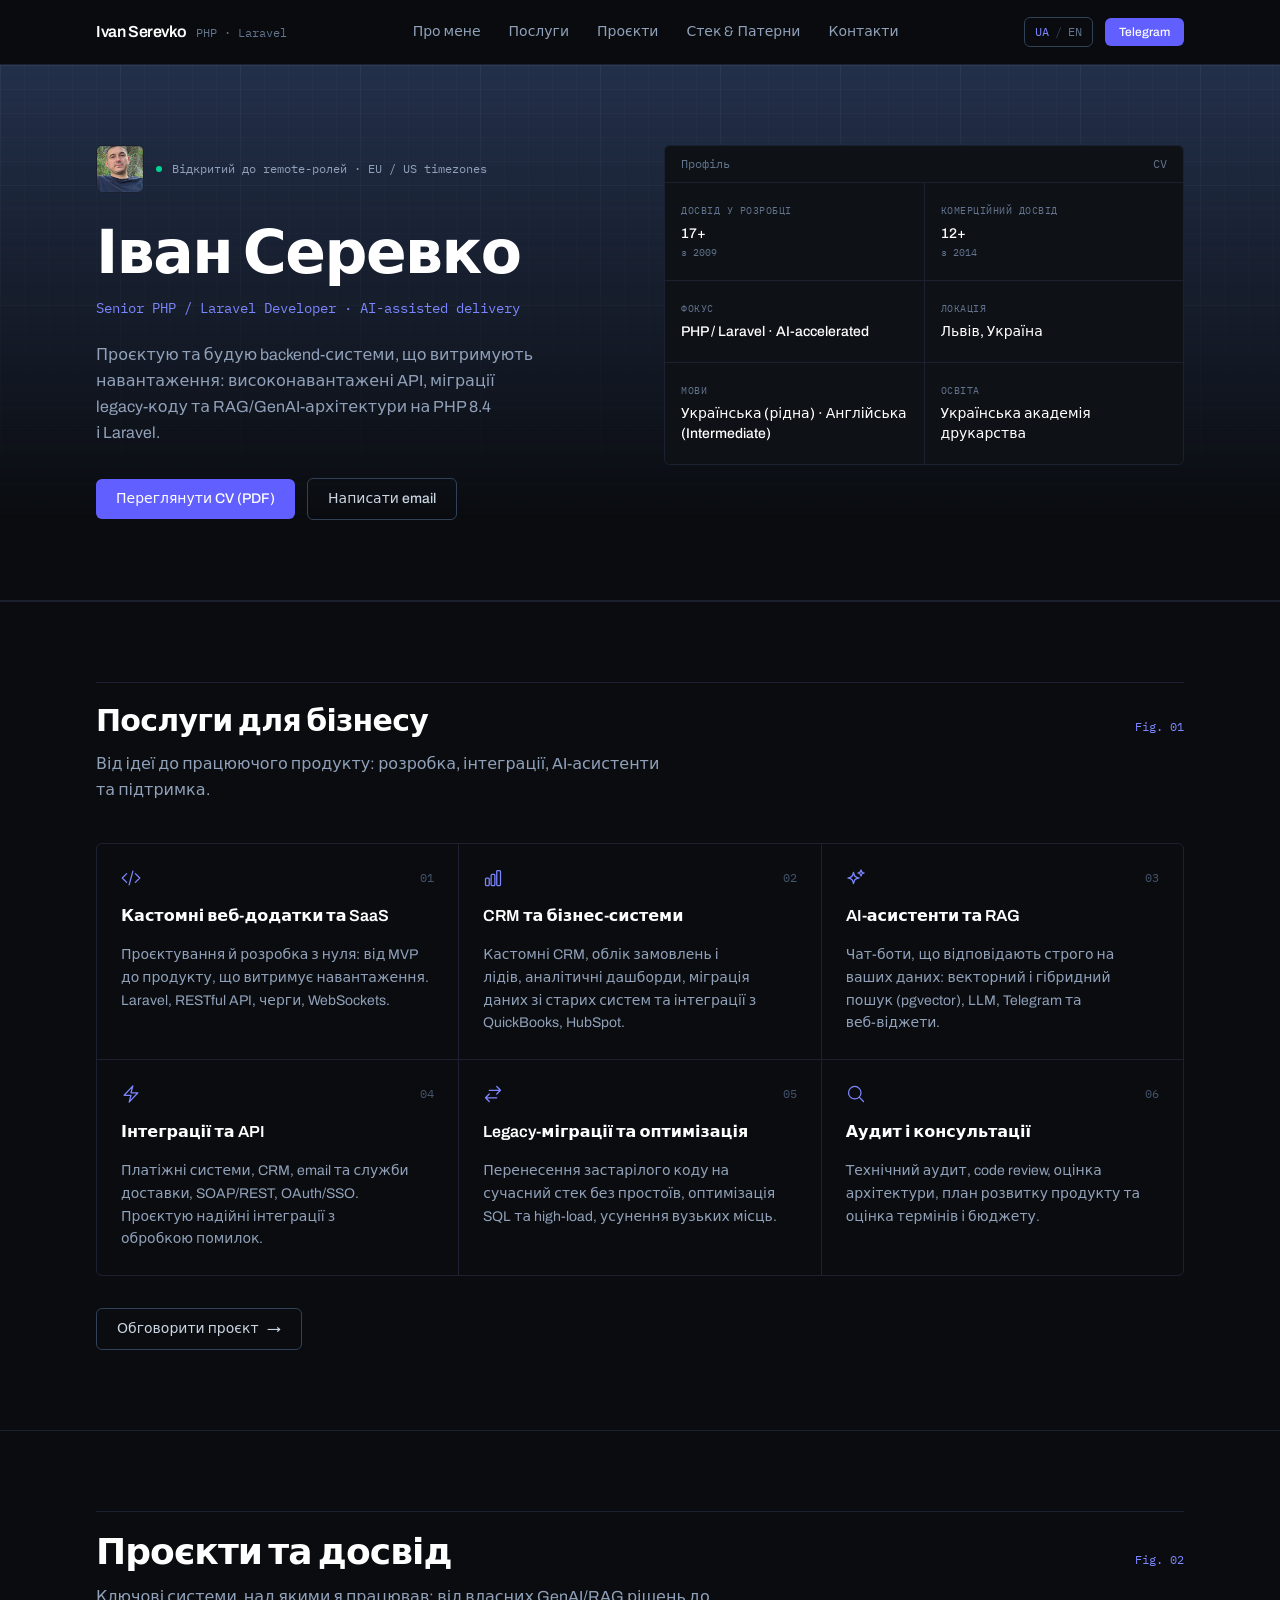
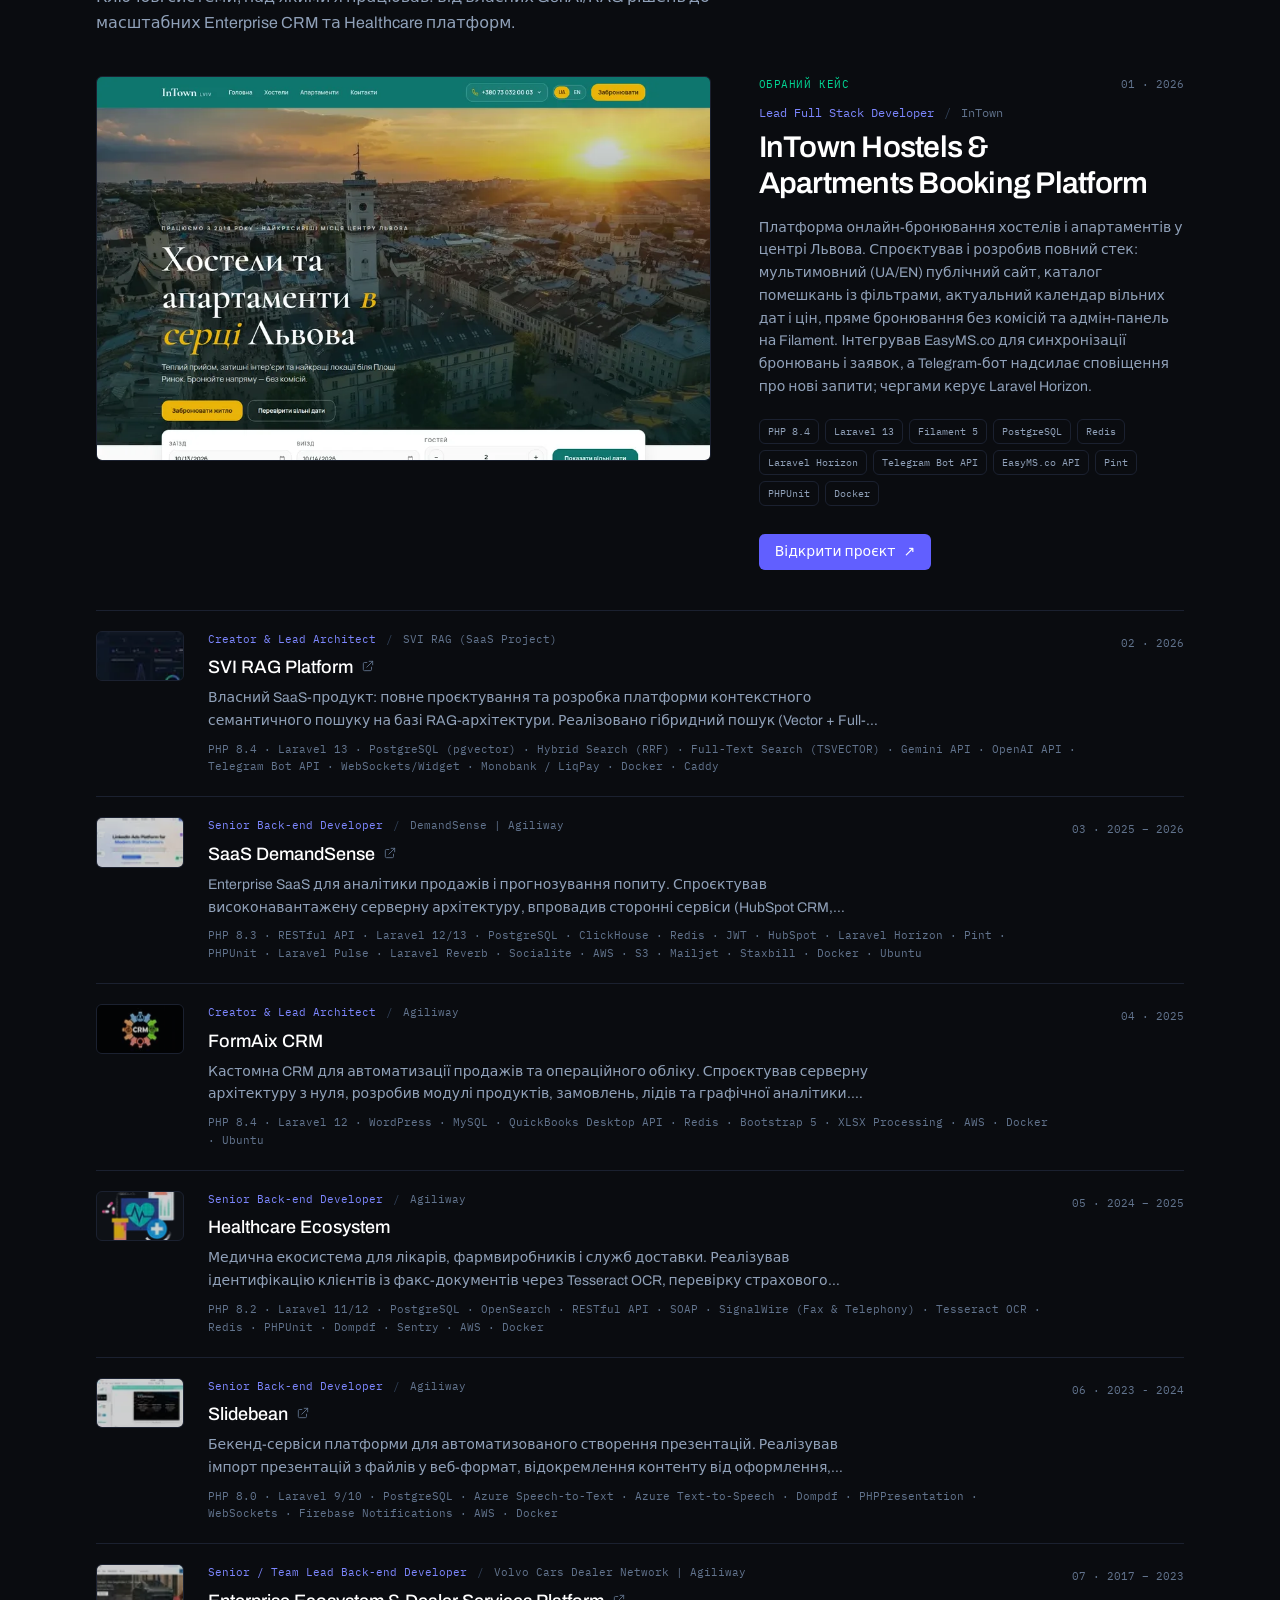
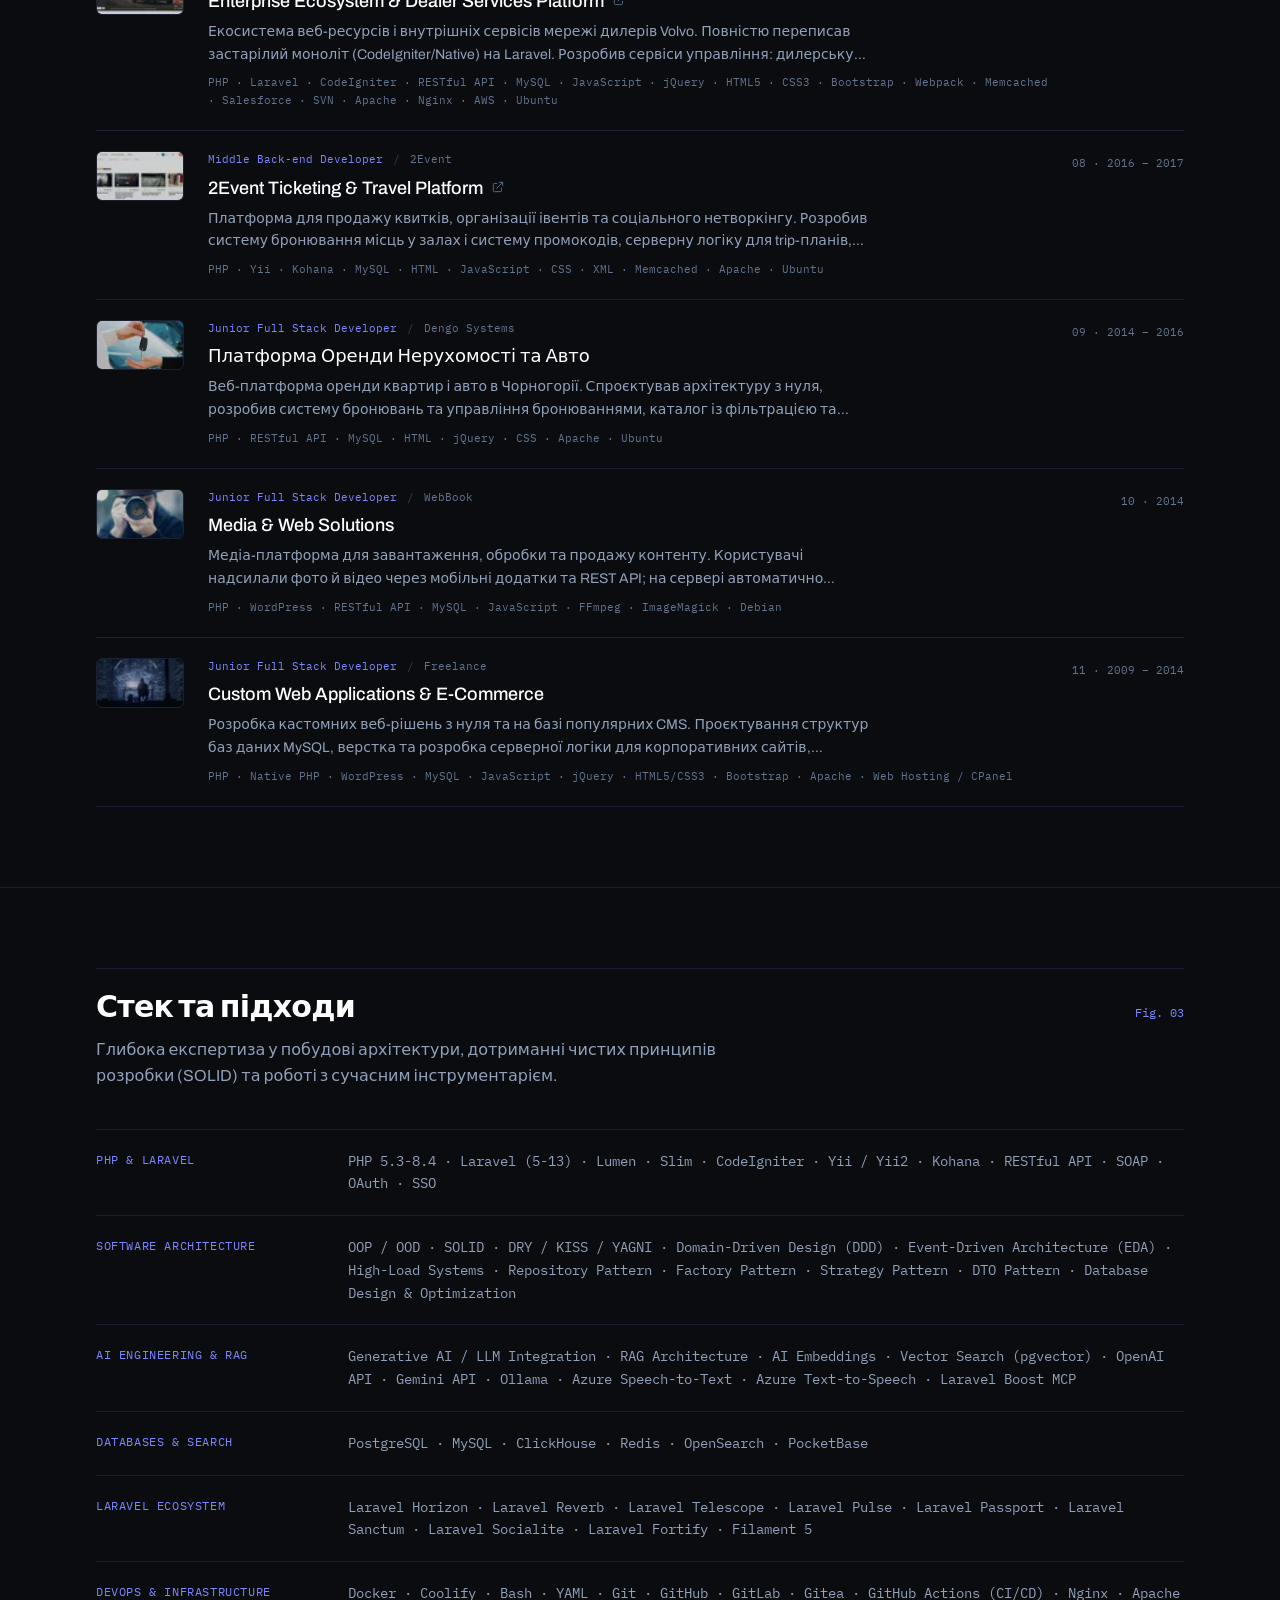
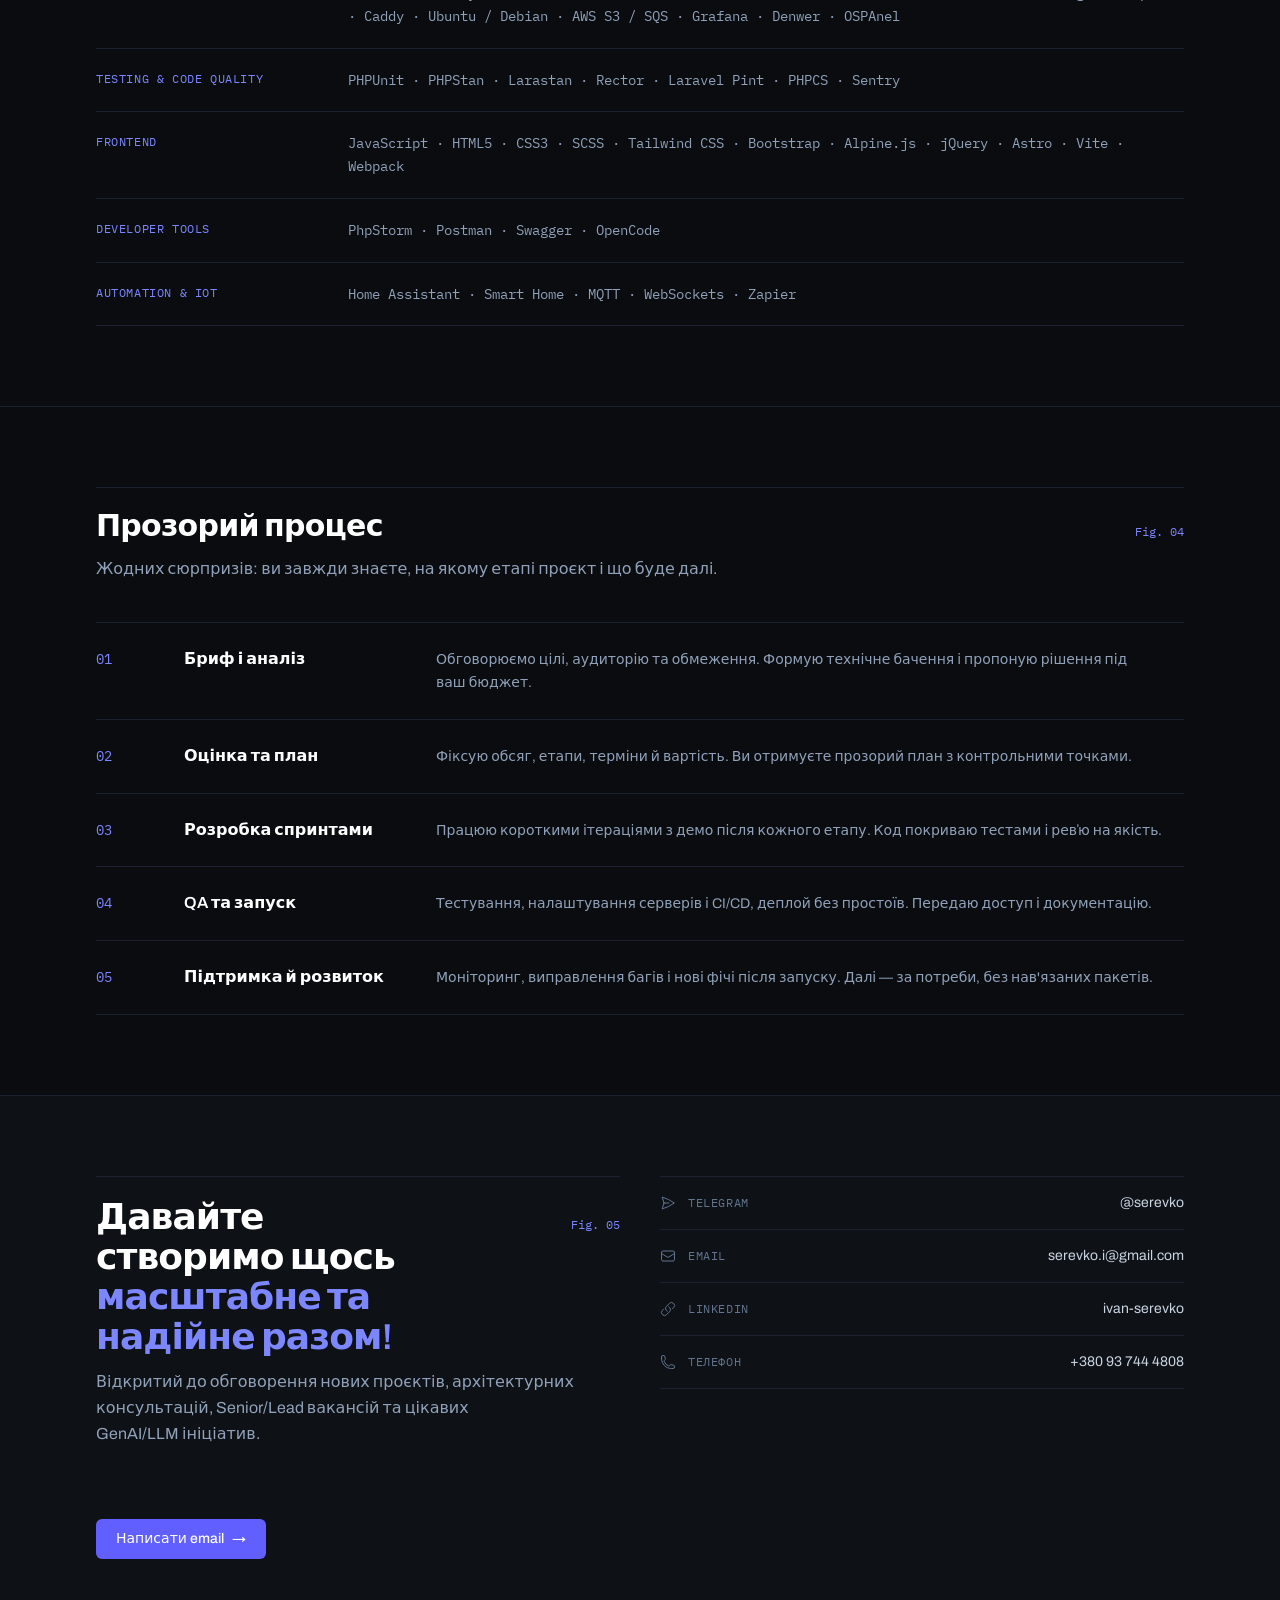
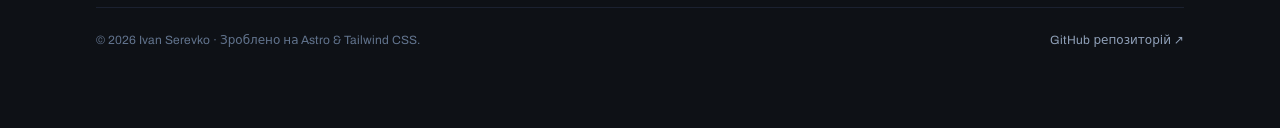
==== commit 2e18d327: "Deploying to master from @ IvanSerevko/my-portfolio-source@109b990f6f89aec682229843c8c59ac60bc08e4b " ====
--- a/index.html
+++ b/index.html
@@ -35,4 +35,4 @@
   window.addEventListener("resize", () => {
     if (window.innerWidth >= 1024) setOpen(false, { focus: false });
   });
-</script><main class="flex-grow"><section id="about" class="relative scroll-mt-16 overflow-hidden border-b border-line"><div class="pointer-events-none absolute inset-0 bg-blueprint [mask-image:linear-gradient(to_bottom,black,transparent_85%)]" aria-hidden="true"></div><div class="relative mx-auto max-w-6xl px-4 py-14 sm:px-6 md:py-20 lg:px-8"><div class="grid items-start gap-10 lg:grid-cols-12 lg:gap-12"><div class="flex flex-col lg:col-span-6"><div class="flex items-center gap-3"><img src="/images/photo.jpg" alt="Іван Серевко" width="80" height="80" loading="eager" class="size-12 shrink-0 rounded-md border border-line object-cover"><p class="flex items-center gap-2.5 font-mono text-xs text-slate-400"><span class="size-1.5 rounded-full bg-emerald-400"></span>Відкритий до remote-ролей · EU / US timezones</p></div><h1 class="mt-8 text-5xl font-semibold leading-[0.95] tracking-tight text-white sm:text-6xl">Іван Серевко</h1><p class="mt-4 font-mono text-sm text-indigo-400">Senior PHP / Laravel Developer · AI-assisted delivery</p><p class="mt-6 max-w-md text-base leading-relaxed text-slate-400">Проєктую та будую backend-системи, що витримують навантаження: високонавантажені API, міграції legacy-коду та RAG/GenAI-архітектури на PHP 8.4 і Laravel.</p><div class="mt-8 flex flex-wrap items-center gap-3"><a href="/cv" class="rounded-md bg-indigo-500 px-5 py-2.5 text-sm font-medium text-white transition-colors hover:bg-indigo-400 focus-visible:outline-none focus-visible:ring-2 focus-visible:ring-indigo-400 focus-visible:ring-offset-2 focus-visible:ring-offset-ink">Переглянути CV (PDF)</a><a href="mailto:serevko.i@gmail.com" class="rounded-md border border-slate-700 px-5 py-2.5 text-sm font-medium text-slate-300 transition-colors hover:border-slate-500 hover:text-white focus-visible:outline-none focus-visible:ring-2 focus-visible:ring-indigo-400 focus-visible:ring-offset-2 focus-visible:ring-offset-ink">Написати email</a></div></div><div class="lg:col-span-6"><div class="overflow-hidden rounded-md border border-line bg-surface"><div class="flex items-center justify-between border-b border-line px-4 py-2.5 font-mono text-xs text-slate-500"><span>Профіль</span><span>CV</span></div><dl class="grid grid-cols-2 gap-px bg-line"><div class="bg-surface px-4 py-5"><dt class="font-mono text-[10px] uppercase tracking-wider text-slate-500">Досвід у розробці</dt><dd class="mt-1.5 text-sm font-medium text-white">17+<span class="mt-0.5 block font-mono text-[10px] font-normal text-slate-500">з 2009</span></dd></div><div class="bg-surface px-4 py-5"><dt class="font-mono text-[10px] uppercase tracking-wider text-slate-500">Комерційний досвід</dt><dd class="mt-1.5 text-sm font-medium text-white">12+<span class="mt-0.5 block font-mono text-[10px] font-normal text-slate-500">з 2014</span></dd></div><div class="bg-surface px-4 py-5"><dt class="font-mono text-[10px] uppercase tracking-wider text-slate-500">Фокус</dt><dd class="mt-1.5 text-sm font-medium text-white">PHP / Laravel · AI-accelerated</dd></div><div class="bg-surface px-4 py-5"><dt class="font-mono text-[10px] uppercase tracking-wider text-slate-500">Локація</dt><dd class="mt-1.5 text-sm font-medium text-white">Львів, Україна</dd></div><div class="bg-surface px-4 py-5"><dt class="font-mono text-[10px] uppercase tracking-wider text-slate-500">Мови</dt><dd class="mt-1.5 text-sm font-medium text-white">Українська (рідна) · Англійська (Intermediate)</dd></div><div class="bg-surface px-4 py-5"><dt class="font-mono text-[10px] uppercase tracking-wider text-slate-500">Освіта</dt><dd class="mt-1.5 text-sm font-medium text-white">Українська академія друкарства</dd></div></dl></div></div></div></div></section><section id="services" class="scroll-mt-16 border-t border-line py-14 md:py-20"><div class="max-w-6xl mx-auto px-4 sm:px-6 lg:px-8"><header class="mb-10"><div class="flex items-baseline justify-between gap-4 border-t border-line pt-5"><h2 class="font-semibold tracking-tight text-white text-2xl sm:text-3xl">Послуги для бізнесу</h2><span class="shrink-0 font-mono text-xs text-indigo-400">Fig. 01</span></div><p class="mt-3 max-w-2xl leading-relaxed text-slate-400">Від ідеї до працюючого продукту: розробка, інтеграції, AI-асистенти та підтримка.</p></header><div class="grid grid-cols-1 gap-px overflow-hidden rounded-md border border-line bg-line sm:grid-cols-2 lg:grid-cols-3"><a href="#contacts" class="group flex flex-col gap-4 bg-ink p-6 transition-colors hover:bg-surface focus-visible:outline-none focus-visible:ring-2 focus-visible:ring-inset focus-visible:ring-indigo-400"><div class="flex items-center justify-between"><svg class="size-5 text-indigo-400" fill="none" stroke="currentColor" viewBox="0 0 24 24" stroke-width="1.5" stroke-linecap="round" stroke-linejoin="round" aria-hidden="true"><path d="M17.25 6.75 22.5 12l-5.25 5.25m-10.5 0L1.5 12l5.25-5.25m7.5-3-4.5 16.5"></path></svg><span class="font-mono text-xs text-slate-600">01</span></div><h3 class="text-base font-semibold text-white transition-colors group-hover:text-indigo-300">Кастомні веб-додатки та SaaS</h3><p class="text-sm leading-relaxed text-slate-400">Проєктування й розробка з нуля: від MVP до продукту, що витримує навантаження. Laravel, RESTful API, черги, WebSockets.</p></a><a href="#contacts" class="group flex flex-col gap-4 bg-ink p-6 transition-colors hover:bg-surface focus-visible:outline-none focus-visible:ring-2 focus-visible:ring-inset focus-visible:ring-indigo-400"><div class="flex items-center justify-between"><svg class="size-5 text-indigo-400" fill="none" stroke="currentColor" viewBox="0 0 24 24" stroke-width="1.5" stroke-linecap="round" stroke-linejoin="round" aria-hidden="true"><path d="M3 13.125C3 12.504 3.504 12 4.125 12h2.25c.621 0 1.125.504 1.125 1.125v6.75C7.5 20.496 6.996 21 6.375 21h-2.25A1.125 1.125 0 0 1 3 19.875v-6.75ZM9.75 8.625c0-.621.504-1.125 1.125-1.125h2.25c.621 0 1.125.504 1.125 1.125v11.25c0 .621-.504 1.125-1.125 1.125h-2.25a1.125 1.125 0 0 1-1.125-1.125V8.625ZM16.5 4.125c0-.621.504-1.125 1.125-1.125h2.25C20.496 3 21 3.504 21 4.125v15.75c0 .621-.504 1.125-1.125 1.125h-2.25a1.125 1.125 0 0 1-1.125-1.125V4.125Z"></path></svg><span class="font-mono text-xs text-slate-600">02</span></div><h3 class="text-base font-semibold text-white transition-colors group-hover:text-indigo-300">CRM та бізнес-системи</h3><p class="text-sm leading-relaxed text-slate-400">Кастомні CRM, облік замовлень і лідів, аналітичні дашборди, міграція даних зі старих систем та інтеграції з QuickBooks, HubSpot.</p></a><a href="#contacts" class="group flex flex-col gap-4 bg-ink p-6 transition-colors hover:bg-surface focus-visible:outline-none focus-visible:ring-2 focus-visible:ring-inset focus-visible:ring-indigo-400"><div class="flex items-center justify-between"><svg class="size-5 text-indigo-400" fill="none" stroke="currentColor" viewBox="0 0 24 24" stroke-width="1.5" stroke-linecap="round" stroke-linejoin="round" aria-hidden="true"><path d="M9.813 15.904 9 18.75l-.813-2.846a4.5 4.5 0 0 0-3.09-3.09L2.25 12l2.846-.813a4.5 4.5 0 0 0 3.09-3.09L9 5.25l.813 2.846a4.5 4.5 0 0 0 3.09 3.09L15.75 12l-2.846.813a4.5 4.5 0 0 0-3.09 3.09ZM18.259 8.715 18 9.75l-.259-1.035a3.375 3.375 0 0 0-2.455-2.456L14.25 6l1.036-.259a3.375 3.375 0 0 0 2.455-2.456L18 2.25l.259 1.035a3.375 3.375 0 0 0 2.456 2.456L21.75 6l-1.035.259a3.375 3.375 0 0 0-2.456 2.456Z"></path></svg><span class="font-mono text-xs text-slate-600">03</span></div><h3 class="text-base font-semibold text-white transition-colors group-hover:text-indigo-300">AI-асистенти та RAG</h3><p class="text-sm leading-relaxed text-slate-400">Чат-боти, що відповідають строго на ваших даних: векторний і гібридний пошук (pgvector), LLM, Telegram та веб-віджети.</p></a><a href="#contacts" class="group flex flex-col gap-4 bg-ink p-6 transition-colors hover:bg-surface focus-visible:outline-none focus-visible:ring-2 focus-visible:ring-inset focus-visible:ring-indigo-400"><div class="flex items-center justify-between"><svg class="size-5 text-indigo-400" fill="none" stroke="currentColor" viewBox="0 0 24 24" stroke-width="1.5" stroke-linecap="round" stroke-linejoin="round" aria-hidden="true"><path d="m3.75 13.5 10.5-11.25L12 10.5h8.25L9.75 21.75 12 13.5H3.75Z"></path></svg><span class="font-mono text-xs text-slate-600">04</span></div><h3 class="text-base font-semibold text-white transition-colors group-hover:text-indigo-300">Інтеграції та API</h3><p class="text-sm leading-relaxed text-slate-400">Платіжні системи, CRM, email та служби доставки, SOAP/REST, OAuth/SSO. Проєктую надійні інтеграції з обробкою помилок.</p></a><a href="#contacts" class="group flex flex-col gap-4 bg-ink p-6 transition-colors hover:bg-surface focus-visible:outline-none focus-visible:ring-2 focus-visible:ring-inset focus-visible:ring-indigo-400"><div class="flex items-center justify-between"><svg class="size-5 text-indigo-400" fill="none" stroke="currentColor" viewBox="0 0 24 24" stroke-width="1.5" stroke-linecap="round" stroke-linejoin="round" aria-hidden="true"><path d="M7.5 21 3 16.5m0 0L7.5 12M3 16.5h13.5m0-13.5L21 7.5m0 0L16.5 12M21 7.5H7.5"></path></svg><span class="font-mono text-xs text-slate-600">05</span></div><h3 class="text-base font-semibold text-white transition-colors group-hover:text-indigo-300">Legacy-міграції та оптимізація</h3><p class="text-sm leading-relaxed text-slate-400">Перенесення застарілого коду на сучасний стек без простоїв, оптимізація SQL та high-load, усунення вузьких місць.</p></a><a href="#contacts" class="group flex flex-col gap-4 bg-ink p-6 transition-colors hover:bg-surface focus-visible:outline-none focus-visible:ring-2 focus-visible:ring-inset focus-visible:ring-indigo-400"><div class="flex items-center justify-between"><svg class="size-5 text-indigo-400" fill="none" stroke="currentColor" viewBox="0 0 24 24" stroke-width="1.5" stroke-linecap="round" stroke-linejoin="round" aria-hidden="true"><path d="m21 21-5.197-5.197m0 0A7.5 7.5 0 1 0 5.196 5.196a7.5 7.5 0 0 0 10.607 10.607Z"></path></svg><span class="font-mono text-xs text-slate-600">06</span></div><h3 class="text-base font-semibold text-white transition-colors group-hover:text-indigo-300">Аудит і консультації</h3><p class="text-sm leading-relaxed text-slate-400">Технічний аудит, code review, оцінка архітектури, план розвитку продукту та оцінка термінів і бюджету.</p></a></div><div class="mt-8"><a href="#contacts" class="inline-flex items-center gap-2 rounded-md border border-slate-700 px-5 py-2.5 text-sm font-medium text-slate-300 transition-colors hover:border-slate-500 hover:text-white focus-visible:outline-none focus-visible:ring-2 focus-visible:ring-indigo-400 focus-visible:ring-offset-2 focus-visible:ring-offset-ink">Обговорити проєкт<span aria-hidden="true">→</span></a></div></div></section><section id="projects" class="scroll-mt-16 border-t border-line py-14 md:py-20"><div class="max-w-6xl mx-auto px-4 sm:px-6 lg:px-8"><header class="mb-10"><div class="flex items-baseline justify-between gap-4 border-t border-line pt-5"><h2 class="font-semibold tracking-tight text-white text-3xl sm:text-4xl">Проєкти та досвід</h2><span class="shrink-0 font-mono text-xs text-indigo-400">Fig. 02</span></div><p class="mt-3 max-w-2xl leading-relaxed text-slate-400">Ключові системи, над якими я працював: від власних GenAI/RAG рішень до масштабних Enterprise CRM та Healthcare платформ.</p></header><article class="grid gap-8 border-b border-line pb-10 lg:grid-cols-12 lg:gap-12"><div class="lg:col-span-7"><div class="overflow-hidden rounded-md border border-line bg-surface"><img src="/_astro/svi-rag.DTwhApH8_2h6IN0.webp" srcset="/_astro/svi-rag.DTwhApH8_Z28OWMF.webp 480w, /_astro/svi-rag.DTwhApH8_fF60B.webp 960w, /_astro/svi-rag.DTwhApH8_Zc84dB.webp 1440w" alt="SVI RAG Platform" sizes="(min-width: 1024px) 620px, 100vw" loading="lazy" decoding="async" width="1882" height="823" class="h-auto w-full"></div></div><div class="flex flex-col lg:col-span-5"><div class="flex items-baseline justify-between gap-4"><p class="font-mono text-[11px] uppercase tracking-wider text-emerald-400">Обраний кейс</p><span class="font-mono text-[11px] text-slate-500">01 · 2026</span></div><div class="mt-3 flex flex-wrap items-baseline gap-x-2.5 gap-y-1 font-mono text-xs"><span class="text-indigo-400">Creator &amp; Lead Architect</span><span class="text-slate-700" aria-hidden="true">/</span><span class="text-slate-500">SVI RAG (SaaS Project)</span></div><h3 class="mt-2 text-2xl font-semibold tracking-tight text-white sm:text-3xl">SVI RAG Platform</h3><p class="mt-4 max-w-xl text-sm leading-relaxed text-slate-400">Власний SaaS-продукт: повне проєктування та розробка платформи контекстного семантичного пошуку на базі RAG-архітектури. Реалізовано гібридний пошук (Vector + Full-Text) за алгоритмом Reciprocal Rank Fusion (RRF), вбудований чат-віджет і Telegram-бота, генерацію відповідей строго на наданому контексті та збереження історії листування клієнтів.</p><ul class="mt-5 flex flex-wrap gap-1.5"><li class="rounded-md border border-line px-2 py-1 font-mono text-[10px] text-slate-400">PHP 8.4</li><li class="rounded-md border border-line px-2 py-1 font-mono text-[10px] text-slate-400">Laravel 13</li><li class="rounded-md border border-line px-2 py-1 font-mono text-[10px] text-slate-400">PostgreSQL (pgvector)</li><li class="rounded-md border border-line px-2 py-1 font-mono text-[10px] text-slate-400">Hybrid Search (RRF)</li><li class="rounded-md border border-line px-2 py-1 font-mono text-[10px] text-slate-400">Full-Text Search (TSVECTOR)</li><li class="rounded-md border border-line px-2 py-1 font-mono text-[10px] text-slate-400">Gemini API</li><li class="rounded-md border border-line px-2 py-1 font-mono text-[10px] text-slate-400">OpenAI API</li><li class="rounded-md border border-line px-2 py-1 font-mono text-[10px] text-slate-400">Telegram Bot API</li><li class="rounded-md border border-line px-2 py-1 font-mono text-[10px] text-slate-400">WebSockets/Widget</li><li class="rounded-md border border-line px-2 py-1 font-mono text-[10px] text-slate-400">Monobank / LiqPay</li><li class="rounded-md border border-line px-2 py-1 font-mono text-[10px] text-slate-400">Docker</li><li class="rounded-md border border-line px-2 py-1 font-mono text-[10px] text-slate-400">Caddy</li></ul><a href="https://svi-rag.tech" target="_blank" rel="noopener noreferrer" class="mt-7 inline-flex w-fit items-center gap-2 rounded-md bg-indigo-500 px-4 py-2 text-sm font-medium text-white transition-colors hover:bg-indigo-400 focus-visible:outline-none focus-visible:ring-2 focus-visible:ring-indigo-400 focus-visible:ring-offset-2 focus-visible:ring-offset-ink">Відкрити проєкт<span aria-hidden="true">↗</span></a></div></article><div><article class="group grid grid-cols-[64px_1fr] items-start gap-4 border-b border-line py-5 sm:grid-cols-[88px_1fr_auto] sm:gap-6"><div class="overflow-hidden rounded-md border border-line bg-surface"><img src="/_astro/demand-sense.VbViHZeu_ZHliK1.webp" srcset="/_astro/demand-sense.VbViHZeu_Zau2FG.webp 88w, /_astro/demand-sense.VbViHZeu_Z7O5Rn.webp 176w" alt="SaaS DemandSense" sizes="88px" loading="lazy" decoding="async" width="1652" height="730" class="aspect-video w-full object-cover opacity-80 transition-opacity group-hover:opacity-100"></div><div class="min-w-0"><div class="flex flex-wrap items-baseline gap-x-2.5 gap-y-1 font-mono text-[11px]"><span class="text-indigo-400">Senior Back-end Developer</span><span class="text-slate-700" aria-hidden="true">/</span><span class="text-slate-500">DemandSense | Agiliway</span></div><h3 class="mt-1.5 flex items-baseline gap-2 text-base font-medium text-white transition-colors group-hover:text-indigo-300 sm:text-lg">SaaS DemandSense<a href="https://demandsense.com" target="_blank" rel="noopener noreferrer" class="shrink-0 text-slate-500 transition-colors hover:text-indigo-400 focus-visible:outline-none focus-visible:ring-2 focus-visible:ring-indigo-400 focus-visible:ring-offset-2 focus-visible:ring-offset-ink" aria-label="Відкрити проєкт: SaaS DemandSense"><svg class="size-3.5" fill="none" stroke="currentColor" viewBox="0 0 24 24" stroke-width="1.5" stroke-linecap="round" stroke-linejoin="round" aria-hidden="true"><path d="M10 6H6a2 2 0 0 0-2 2v10a2 2 0 0 0 2 2h10a2 2 0 0 0 2-2v-4M14 4h6m0 0v6m0-6L10 14"></path></svg></a></h3><p class="mt-1.5 line-clamp-2 max-w-2xl text-sm leading-relaxed text-slate-400">Enterprise SaaS для аналітики продажів і прогнозування попиту. Спроєктував високонавантажену серверну архітектуру, впровадив сторонні сервіси (HubSpot CRM, Mailjet), побудував систему підписок на базі Staxbill, оптимізував аналітичні запити до ClickHouse/PostgreSQL та налаштував асинхронні черги й WebSocket-сповіщення в реальному часі.</p><p class="mt-2 font-mono text-[11px] leading-relaxed text-slate-500">PHP 8.3 · RESTful API · Laravel 12/13 · PostgreSQL · ClickHouse · Redis · JWT · HubSpot · Laravel Horizon · Pint · PHPUnit · Laravel Pulse · Laravel Reverb · Socialite · AWS · S3 · Mailjet · Staxbill · Docker · Ubuntu</p></div><span class="hidden pt-1 font-mono text-[11px] text-slate-500 sm:block">02 · 2025 – 2026</span></article><article class="group grid grid-cols-[64px_1fr] items-start gap-4 border-b border-line py-5 sm:grid-cols-[88px_1fr_auto] sm:gap-6"><div class="overflow-hidden rounded-md border border-line bg-surface"><img src="/_astro/crm.3fdKD5TY_Z2jErVh.webp" srcset="/_astro/crm.3fdKD5TY_F0D0s.webp 88w, /_astro/crm.3fdKD5TY_2fIOng.webp 176w" alt="FormAix CRM" sizes="88px" loading="lazy" decoding="async" width="780" height="456" class="aspect-video w-full object-cover opacity-80 transition-opacity group-hover:opacity-100"></div><div class="min-w-0"><div class="flex flex-wrap items-baseline gap-x-2.5 gap-y-1 font-mono text-[11px]"><span class="text-indigo-400">Creator &amp; Lead Architect</span><span class="text-slate-700" aria-hidden="true">/</span><span class="text-slate-500">Agiliway</span></div><h3 class="mt-1.5 flex items-baseline gap-2 text-base font-medium text-white transition-colors group-hover:text-indigo-300 sm:text-lg">FormAix CRM</h3><p class="mt-1.5 line-clamp-2 max-w-2xl text-sm leading-relaxed text-slate-400">Кастомна CRM для автоматизації продажів та операційного обліку. Спроєктував серверну архітектуру з нуля, розробив модулі продуктів, замовлень, лідів та графічної аналітики. Реалізував мапінг і міграцію даних з MySQL, двох сайтів WordPress і файлових баз (XLSX) у CRM, а також двосторонню інтеграцію з QuickBooks Desktop.</p><p class="mt-2 font-mono text-[11px] leading-relaxed text-slate-500">PHP 8.4 · Laravel 12 · WordPress · MySQL · QuickBooks Desktop API · Redis · Bootstrap 5 · XLSX Processing · AWS · Docker · Ubuntu</p></div><span class="hidden pt-1 font-mono text-[11px] text-slate-500 sm:block">03 · 2025</span></article><article class="group grid grid-cols-[64px_1fr] items-start gap-4 border-b border-line py-5 sm:grid-cols-[88px_1fr_auto] sm:gap-6"><div class="overflow-hidden rounded-md border border-line bg-surface"><img src="/_astro/healthcare.Cy23lw26_ZjPmPi.webp" srcset="/_astro/healthcare.Cy23lw26_DEKOq.webp 88w, /_astro/healthcare.Cy23lw26_nda87.webp 176w" alt="Healthcare Ecosystem" sizes="88px" loading="lazy" decoding="async" width="1217" height="816" class="aspect-video w-full object-cover opacity-80 transition-opacity group-hover:opacity-100"></div><div class="min-w-0"><div class="flex flex-wrap items-baseline gap-x-2.5 gap-y-1 font-mono text-[11px]"><span class="text-indigo-400">Senior Back-end Developer</span><span class="text-slate-700" aria-hidden="true">/</span><span class="text-slate-500">Agiliway</span></div><h3 class="mt-1.5 flex items-baseline gap-2 text-base font-medium text-white transition-colors group-hover:text-indigo-300 sm:text-lg">Healthcare Ecosystem</h3><p class="mt-1.5 line-clamp-2 max-w-2xl text-sm leading-relaxed text-slate-400">Медична екосистема для лікарів, фармвиробників і служб доставки. Реалізував ідентифікацію клієнтів із факс-документів через Tesseract OCR, перевірку страхового покриття (Insurance Eligibility) одразу через кілька сервісів, анонімізацію баз даних, обробку замовлень препаратів та інтеграцію з SignalWire для факсів і голосових сповіщень.</p><p class="mt-2 font-mono text-[11px] leading-relaxed text-slate-500">PHP 8.2 · Laravel 11/12 · PostgreSQL · OpenSearch · RESTful API · SOAP · SignalWire (Fax &amp; Telephony) · Tesseract OCR · Redis · PHPUnit · Dompdf · Sentry · AWS · Docker</p></div><span class="hidden pt-1 font-mono text-[11px] text-slate-500 sm:block">04 · 2024 – 2025</span></article><article class="group grid grid-cols-[64px_1fr] items-start gap-4 border-b border-line py-5 sm:grid-cols-[88px_1fr_auto] sm:gap-6"><div class="overflow-hidden rounded-md border border-line bg-surface"><img src="/_astro/roi4cio.Ca47dv28_Z1EnQiU.webp" srcset="/_astro/roi4cio.Ca47dv28_Z17UdSd.webp 88w, /_astro/roi4cio.Ca47dv28_2fVPD8.webp 176w" alt="Slidebean" sizes="88px" loading="lazy" decoding="async" width="1160" height="600" class="aspect-video w-full object-cover opacity-80 transition-opacity group-hover:opacity-100"></div><div class="min-w-0"><div class="flex flex-wrap items-baseline gap-x-2.5 gap-y-1 font-mono text-[11px]"><span class="text-indigo-400">Senior Back-end Developer</span><span class="text-slate-700" aria-hidden="true">/</span><span class="text-slate-500">Agiliway</span></div><h3 class="mt-1.5 flex items-baseline gap-2 text-base font-medium text-white transition-colors group-hover:text-indigo-300 sm:text-lg">Slidebean<a href="https://slidebean.com" target="_blank" rel="noopener noreferrer" class="shrink-0 text-slate-500 transition-colors hover:text-indigo-400 focus-visible:outline-none focus-visible:ring-2 focus-visible:ring-indigo-400 focus-visible:ring-offset-2 focus-visible:ring-offset-ink" aria-label="Відкрити проєкт: Slidebean"><svg class="size-3.5" fill="none" stroke="currentColor" viewBox="0 0 24 24" stroke-width="1.5" stroke-linecap="round" stroke-linejoin="round" aria-hidden="true"><path d="M10 6H6a2 2 0 0 0-2 2v10a2 2 0 0 0 2 2h10a2 2 0 0 0 2-2v-4M14 4h6m0 0v6m0-6L10 14"></path></svg></a></h3><p class="mt-1.5 line-clamp-2 max-w-2xl text-sm leading-relaxed text-slate-400">Бекенд-сервіси платформи для автоматизованого створення презентацій. Реалізував імпорт презентацій з файлів у веб-формат, відокремлення контенту від оформлення, онлайн-редагування, генерацію та експорт документів (Dompdf, PHPPresentation), а також AI-синтез і розпізнавання мови (Azure TTS/STT), Firebase-сповіщення та WebSockets.</p><p class="mt-2 font-mono text-[11px] leading-relaxed text-slate-500">PHP 8.0 · Laravel 9/10 · PostgreSQL · Azure Speech-to-Text · Azure Text-to-Speech · Dompdf · PHPPresentation · WebSockets · Firebase Notifications · AWS · Docker</p></div><span class="hidden pt-1 font-mono text-[11px] text-slate-500 sm:block">05 · 2023 - 2024</span></article><article class="group grid grid-cols-[64px_1fr] items-start gap-4 border-b border-line py-5 sm:grid-cols-[88px_1fr_auto] sm:gap-6"><div class="overflow-hidden rounded-md border border-line bg-surface"><img src="/_astro/volvocars.BFpq73rk_Z1gavi5.webp" srcset="/_astro/volvocars.BFpq73rk_RpP0F.webp 88w, /_astro/volvocars.BFpq73rk_Z8LKL1.webp 176w" alt="Enterprise Ecosystem &amp; Dealer Services Platform" sizes="88px" loading="lazy" decoding="async" width="1720" height="806" class="aspect-video w-full object-cover opacity-80 transition-opacity group-hover:opacity-100"></div><div class="min-w-0"><div class="flex flex-wrap items-baseline gap-x-2.5 gap-y-1 font-mono text-[11px]"><span class="text-indigo-400">Senior / Team Lead Back-end Developer</span><span class="text-slate-700" aria-hidden="true">/</span><span class="text-slate-500">Volvo Cars Dealer Network | Agiliway</span></div><h3 class="mt-1.5 flex items-baseline gap-2 text-base font-medium text-white transition-colors group-hover:text-indigo-300 sm:text-lg">Enterprise Ecosystem &amp; Dealer Services Platform<a href="https://www.volvocars-haendler.de/premium-automobile" target="_blank" rel="noopener noreferrer" class="shrink-0 text-slate-500 transition-colors hover:text-indigo-400 focus-visible:outline-none focus-visible:ring-2 focus-visible:ring-indigo-400 focus-visible:ring-offset-2 focus-visible:ring-offset-ink" aria-label="Відкрити проєкт: Enterprise Ecosystem &amp; Dealer Services Platform"><svg class="size-3.5" fill="none" stroke="currentColor" viewBox="0 0 24 24" stroke-width="1.5" stroke-linecap="round" stroke-linejoin="round" aria-hidden="true"><path d="M10 6H6a2 2 0 0 0-2 2v10a2 2 0 0 0 2 2h10a2 2 0 0 0 2-2v-4M14 4h6m0 0v6m0-6L10 14"></path></svg></a></h3><p class="mt-1.5 line-clamp-2 max-w-2xl text-sm leading-relaxed text-slate-400">Екосистема веб-ресурсів і внутрішніх сервісів мережі дилерів Volvo. Повністю переписав застарілий моноліт (CodeIgniter/Native) на Laravel. Розробив сервіси управління: дилерську CRM, облік авто, генератори КП, синхронізацію контенту та віджет бронювання тест-драйву автомобіля.</p><p class="mt-2 font-mono text-[11px] leading-relaxed text-slate-500">PHP · Laravel · CodeIgniter · RESTful API · MySQL · JavaScript · jQuery · HTML5 · CSS3 · Bootstrap · Webpack · Memcached · Salesforce · SVN · Apache · Nginx · AWS · Ubuntu</p></div><span class="hidden pt-1 font-mono text-[11px] text-slate-500 sm:block">06 · 2017 – 2023</span></article><article class="group grid grid-cols-[64px_1fr] items-start gap-4 border-b border-line py-5 sm:grid-cols-[88px_1fr_auto] sm:gap-6"><div class="overflow-hidden rounded-md border border-line bg-surface"><img src="/_astro/2event.B4apv7ni_cLmNp.webp" srcset="/_astro/2event.B4apv7ni_Zanh4m.webp 88w, /_astro/2event.B4apv7ni_10O3gT.webp 176w" alt="2Event Ticketing &amp; Travel Platform" sizes="88px" loading="lazy" decoding="async" width="1800" height="802" class="aspect-video w-full object-cover opacity-80 transition-opacity group-hover:opacity-100"></div><div class="min-w-0"><div class="flex flex-wrap items-baseline gap-x-2.5 gap-y-1 font-mono text-[11px]"><span class="text-indigo-400">Middle Back-end Developer</span><span class="text-slate-700" aria-hidden="true">/</span><span class="text-slate-500">2Event</span></div><h3 class="mt-1.5 flex items-baseline gap-2 text-base font-medium text-white transition-colors group-hover:text-indigo-300 sm:text-lg">2Event Ticketing &amp; Travel Platform<a href="https://2event.com.ua/#/" target="_blank" rel="noopener noreferrer" class="shrink-0 text-slate-500 transition-colors hover:text-indigo-400 focus-visible:outline-none focus-visible:ring-2 focus-visible:ring-indigo-400 focus-visible:ring-offset-2 focus-visible:ring-offset-ink" aria-label="Відкрити проєкт: 2Event Ticketing &amp; Travel Platform"><svg class="size-3.5" fill="none" stroke="currentColor" viewBox="0 0 24 24" stroke-width="1.5" stroke-linecap="round" stroke-linejoin="round" aria-hidden="true"><path d="M10 6H6a2 2 0 0 0-2 2v10a2 2 0 0 0 2 2h10a2 2 0 0 0 2-2v-4M14 4h6m0 0v6m0-6L10 14"></path></svg></a></h3><p class="mt-1.5 line-clamp-2 max-w-2xl text-sm leading-relaxed text-slate-400">Платформа для продажу квитків, організації івентів та соціального нетворкінгу. Розробив систему бронювання місць у залах і систему промокодів, серверну логіку для trip-планів, групових поїздок і спільного бронювання готелів, онлайн-сканування квитків та розклад подій.</p><p class="mt-2 font-mono text-[11px] leading-relaxed text-slate-500">PHP · Yii · Kohana · MySQL · HTML · JavaScript · CSS · XML · Memcached · Apache · Ubuntu</p></div><span class="hidden pt-1 font-mono text-[11px] text-slate-500 sm:block">07 · 2016 – 2017</span></article><article class="group grid grid-cols-[64px_1fr] items-start gap-4 border-b border-line py-5 sm:grid-cols-[88px_1fr_auto] sm:gap-6"><div class="overflow-hidden rounded-md border border-line bg-surface"><img src="/_astro/rent.D7nwOIxB_Z2h3ElE.webp" srcset="/_astro/rent.D7nwOIxB_ZN6O4X.webp 88w, /_astro/rent.D7nwOIxB_ZSL6Nw.webp 176w" alt="Платформа Оренди Нерухомості та Авто" sizes="88px" loading="lazy" decoding="async" width="600" height="385" class="aspect-video w-full object-cover opacity-80 transition-opacity group-hover:opacity-100"></div><div class="min-w-0"><div class="flex flex-wrap items-baseline gap-x-2.5 gap-y-1 font-mono text-[11px]"><span class="text-indigo-400">Junior Full Stack Developer</span><span class="text-slate-700" aria-hidden="true">/</span><span class="text-slate-500">Dengo Systems</span></div><h3 class="mt-1.5 flex items-baseline gap-2 text-base font-medium text-white transition-colors group-hover:text-indigo-300 sm:text-lg">Платформа Оренди Нерухомості та Авто</h3><p class="mt-1.5 line-clamp-2 max-w-2xl text-sm leading-relaxed text-slate-400">Веб-платформа оренди квартир і авто в Чорногорії. Спроєктував архітектуру з нуля, розробив систему бронювань та управління бронюваннями, каталог із фільтрацією та оптимізовані схеми MySQL для обробки замовлень.</p><p class="mt-2 font-mono text-[11px] leading-relaxed text-slate-500">PHP · RESTful API · MySQL · HTML · jQuery · CSS · Apache · Ubuntu</p></div><span class="hidden pt-1 font-mono text-[11px] text-slate-500 sm:block">08 · 2014 – 2016</span></article><article class="group grid grid-cols-[64px_1fr] items-start gap-4 border-b border-line py-5 sm:grid-cols-[88px_1fr_auto] sm:gap-6"><div class="overflow-hidden rounded-md border border-line bg-surface"><img src="/_astro/webbook.DbvWZHnU_1uG4Qq.webp" srcset="/_astro/webbook.DbvWZHnU_Vsv4s.webp 88w, /_astro/webbook.DbvWZHnU_2hGnQn.webp 176w" alt="Media &amp; Web Solutions" sizes="88px" loading="lazy" decoding="async" width="800" height="451" class="aspect-video w-full object-cover opacity-80 transition-opacity group-hover:opacity-100"></div><div class="min-w-0"><div class="flex flex-wrap items-baseline gap-x-2.5 gap-y-1 font-mono text-[11px]"><span class="text-indigo-400">Junior Full Stack Developer</span><span class="text-slate-700" aria-hidden="true">/</span><span class="text-slate-500">WebBook</span></div><h3 class="mt-1.5 flex items-baseline gap-2 text-base font-medium text-white transition-colors group-hover:text-indigo-300 sm:text-lg">Media &amp; Web Solutions</h3><p class="mt-1.5 line-clamp-2 max-w-2xl text-sm leading-relaxed text-slate-400">Медіа-платформа для завантаження, обробки та продажу контенту. Користувачі надсилали фото й відео через мобільні додатки та REST API; на сервері автоматично генерувались прев&#39;ю з накладанням watermark, транскодування (FFmpeg/ImageMagick) і публікація на платформі для продажу.</p><p class="mt-2 font-mono text-[11px] leading-relaxed text-slate-500">PHP · WordPress · RESTful API · MySQL · JavaScript · FFmpeg · ImageMagick · Debian</p></div><span class="hidden pt-1 font-mono text-[11px] text-slate-500 sm:block">09 · 2014</span></article><article class="group grid grid-cols-[64px_1fr] items-start gap-4 border-b border-line py-5 sm:grid-cols-[88px_1fr_auto] sm:gap-6"><div class="overflow-hidden rounded-md border border-line bg-surface"><img src="/_astro/freelance.w7EEqZOd_aDkxK.webp" srcset="/_astro/freelance.w7EEqZOd_1paPIX.webp 88w, /_astro/freelance.w7EEqZOd_2btgbU.webp 176w" alt="Custom Web Applications &amp; E-Commerce" sizes="88px" loading="lazy" decoding="async" width="800" height="420" class="aspect-video w-full object-cover opacity-80 transition-opacity group-hover:opacity-100"></div><div class="min-w-0"><div class="flex flex-wrap items-baseline gap-x-2.5 gap-y-1 font-mono text-[11px]"><span class="text-indigo-400">Junior Full Stack Developer</span><span class="text-slate-700" aria-hidden="true">/</span><span class="text-slate-500">Freelance</span></div><h3 class="mt-1.5 flex items-baseline gap-2 text-base font-medium text-white transition-colors group-hover:text-indigo-300 sm:text-lg">Custom Web Applications &amp; E-Commerce</h3><p class="mt-1.5 line-clamp-2 max-w-2xl text-sm leading-relaxed text-slate-400">Розробка кастомних веб-рішень з нуля та на базі популярних CMS. Проєктування структур баз даних MySQL, верстка та розробка серверної логіки для корпоративних сайтів, інтернет-магазинів (e-commerce), плагінів та модулів інтеграції. Налаштування веб-серверів, хостингів, доменів та оптимізація швидкості завантаження ресурсів.</p><p class="mt-2 font-mono text-[11px] leading-relaxed text-slate-500">PHP · Native PHP · WordPress · MySQL · JavaScript · jQuery · HTML5/CSS3 · Bootstrap · Apache · Web Hosting / CPanel</p></div><span class="hidden pt-1 font-mono text-[11px] text-slate-500 sm:block">10 · 2009 – 2014</span></article></div></div></section><section id="skills" class="scroll-mt-16 border-t border-line py-14 md:py-20"><div class="max-w-6xl mx-auto px-4 sm:px-6 lg:px-8"><header class="mb-10"><div class="flex items-baseline justify-between gap-4 border-t border-line pt-5"><h2 class="font-semibold tracking-tight text-white text-2xl sm:text-3xl">Стек та підходи</h2><span class="shrink-0 font-mono text-xs text-indigo-400">Fig. 03</span></div><p class="mt-3 max-w-2xl leading-relaxed text-slate-400">Глибока експертиза у побудові архітектури, дотриманні чистих принципів розробки (SOLID) та роботі з сучасним інструментарієм.</p></header><dl class="border-t border-line"><div class="grid gap-2 border-b border-line py-5 sm:grid-cols-[220px_1fr] sm:gap-8"><dt class="font-mono text-xs uppercase tracking-wider text-indigo-400 sm:pt-0.5">PHP &amp; Laravel</dt><dd class="font-mono text-sm leading-relaxed text-slate-400">PHP 5.3-8.4 · Laravel (5-13) · Lumen · Slim · CodeIgniter · Yii / Yii2 · Kohana · RESTful API · SOAP · OAuth · SSO</dd></div><div class="grid gap-2 border-b border-line py-5 sm:grid-cols-[220px_1fr] sm:gap-8"><dt class="font-mono text-xs uppercase tracking-wider text-indigo-400 sm:pt-0.5">Software Architecture</dt><dd class="font-mono text-sm leading-relaxed text-slate-400">OOP / OOD · SOLID · DRY / KISS / YAGNI · Domain-Driven Design (DDD) · Event-Driven Architecture (EDA) · High-Load Systems · Repository Pattern · Factory Pattern · Strategy Pattern · DTO Pattern · Database Design &amp; Optimization</dd></div><div class="grid gap-2 border-b border-line py-5 sm:grid-cols-[220px_1fr] sm:gap-8"><dt class="font-mono text-xs uppercase tracking-wider text-indigo-400 sm:pt-0.5">AI Engineering &amp; RAG</dt><dd class="font-mono text-sm leading-relaxed text-slate-400">Generative AI / LLM Integration · RAG Architecture · AI Embeddings · Vector Search (pgvector) · OpenAI API · Gemini API · Ollama · Azure Speech-to-Text · Azure Text-to-Speech · Laravel Boost MCP</dd></div><div class="grid gap-2 border-b border-line py-5 sm:grid-cols-[220px_1fr] sm:gap-8"><dt class="font-mono text-xs uppercase tracking-wider text-indigo-400 sm:pt-0.5">Databases &amp; Search</dt><dd class="font-mono text-sm leading-relaxed text-slate-400">PostgreSQL · MySQL · ClickHouse · Redis · OpenSearch · PocketBase</dd></div><div class="grid gap-2 border-b border-line py-5 sm:grid-cols-[220px_1fr] sm:gap-8"><dt class="font-mono text-xs uppercase tracking-wider text-indigo-400 sm:pt-0.5">Laravel Ecosystem</dt><dd class="font-mono text-sm leading-relaxed text-slate-400">Laravel Horizon · Laravel Reverb · Laravel Telescope · Laravel Pulse · Laravel Passport · Laravel Sanctum · Laravel Socialite · Laravel Fortify · Filament 5</dd></div><div class="grid gap-2 border-b border-line py-5 sm:grid-cols-[220px_1fr] sm:gap-8"><dt class="font-mono text-xs uppercase tracking-wider text-indigo-400 sm:pt-0.5">DevOps &amp; Infrastructure</dt><dd class="font-mono text-sm leading-relaxed text-slate-400">Docker · Coolify · Bash · YAML · Git · GitHub · GitLab · Gitea · GitHub Actions (CI/CD) · Nginx · Apache · Caddy · Ubuntu / Debian · AWS S3 / SQS · Grafana · Denwer · OSPAnel</dd></div><div class="grid gap-2 border-b border-line py-5 sm:grid-cols-[220px_1fr] sm:gap-8"><dt class="font-mono text-xs uppercase tracking-wider text-indigo-400 sm:pt-0.5">Testing &amp; Code Quality</dt><dd class="font-mono text-sm leading-relaxed text-slate-400">PHPUnit · PHPStan · Larastan · Rector · Laravel Pint · PHPCS · Sentry</dd></div><div class="grid gap-2 border-b border-line py-5 sm:grid-cols-[220px_1fr] sm:gap-8"><dt class="font-mono text-xs uppercase tracking-wider text-indigo-400 sm:pt-0.5">Frontend</dt><dd class="font-mono text-sm leading-relaxed text-slate-400">JavaScript · HTML5 · CSS3 · SCSS · Tailwind CSS · Bootstrap · Alpine.js · jQuery · Astro · Vite · Webpack</dd></div><div class="grid gap-2 border-b border-line py-5 sm:grid-cols-[220px_1fr] sm:gap-8"><dt class="font-mono text-xs uppercase tracking-wider text-indigo-400 sm:pt-0.5">Developer Tools</dt><dd class="font-mono text-sm leading-relaxed text-slate-400">PhpStorm · Postman · Swagger · OpenCode</dd></div><div class="grid gap-2 border-b border-line py-5 sm:grid-cols-[220px_1fr] sm:gap-8"><dt class="font-mono text-xs uppercase tracking-wider text-indigo-400 sm:pt-0.5">Automation &amp; IoT</dt><dd class="font-mono text-sm leading-relaxed text-slate-400">Home Assistant · Smart Home · MQTT · WebSockets · Zapier</dd></div></dl></div></section><section id="process" class="scroll-mt-16 border-t border-line py-14 md:py-20"><div class="max-w-6xl mx-auto px-4 sm:px-6 lg:px-8"><header class="mb-10"><div class="flex items-baseline justify-between gap-4 border-t border-line pt-5"><h2 class="font-semibold tracking-tight text-white text-2xl sm:text-3xl">Прозорий процес</h2><span class="shrink-0 font-mono text-xs text-indigo-400">Fig. 04</span></div><p class="mt-3 max-w-2xl leading-relaxed text-slate-400">Жодних сюрпризів: ви завжди знаєте, на якому етапі проєкт і що буде далі.</p></header><ol class="border-t border-line"><li class="grid gap-2 border-b border-line py-6 sm:grid-cols-[56px_220px_1fr] sm:items-baseline sm:gap-8"><span class="font-mono text-sm text-indigo-400" aria-hidden="true">01</span><h3 class="font-semibold text-white">Бриф і аналіз</h3><p class="text-sm leading-relaxed text-slate-400">Обговорюємо цілі, аудиторію та обмеження. Формую технічне бачення і пропоную рішення під ваш бюджет.</p></li><li class="grid gap-2 border-b border-line py-6 sm:grid-cols-[56px_220px_1fr] sm:items-baseline sm:gap-8"><span class="font-mono text-sm text-indigo-400" aria-hidden="true">02</span><h3 class="font-semibold text-white">Оцінка та план</h3><p class="text-sm leading-relaxed text-slate-400">Фіксую обсяг, етапи, терміни й вартість. Ви отримуєте прозорий план з контрольними точками.</p></li><li class="grid gap-2 border-b border-line py-6 sm:grid-cols-[56px_220px_1fr] sm:items-baseline sm:gap-8"><span class="font-mono text-sm text-indigo-400" aria-hidden="true">03</span><h3 class="font-semibold text-white">Розробка спринтами</h3><p class="text-sm leading-relaxed text-slate-400">Працюю короткими ітераціями з демо після кожного етапу. Код покриваю тестами і ревʼю на якість.</p></li><li class="grid gap-2 border-b border-line py-6 sm:grid-cols-[56px_220px_1fr] sm:items-baseline sm:gap-8"><span class="font-mono text-sm text-indigo-400" aria-hidden="true">04</span><h3 class="font-semibold text-white">QA та запуск</h3><p class="text-sm leading-relaxed text-slate-400">Тестування, налаштування серверів і CI/CD, деплой без простоїв. Передаю доступ і документацію.</p></li><li class="grid gap-2 border-b border-line py-6 sm:grid-cols-[56px_220px_1fr] sm:items-baseline sm:gap-8"><span class="font-mono text-sm text-indigo-400" aria-hidden="true">05</span><h3 class="font-semibold text-white">Підтримка й розвиток</h3><p class="text-sm leading-relaxed text-slate-400">Моніторинг, виправлення багів і нові фічі після запуску. Далі — за потреби, без нав&#39;язаних пакетів.</p></li></ol></div></section></main><footer id="contacts" class="scroll-mt-16 border-t border-line bg-surface"><div class="max-w-6xl mx-auto px-4 sm:px-6 lg:px-8 py-14 md:py-20"><div class="grid gap-10 lg:grid-cols-12"><div class="lg:col-span-6"><header class="mb-10"><div class="flex items-baseline justify-between gap-4 border-t border-line pt-5"><h2 class="font-semibold tracking-tight text-white text-3xl sm:text-4xl">Давайте створимо щось<span class="block text-indigo-400">масштабне та надійне разом!</span></h2><span class="shrink-0 font-mono text-xs text-indigo-400">Fig. 05</span></div><p class="mt-3 max-w-2xl leading-relaxed text-slate-400">Відкритий до обговорення нових проєктів, архітектурних консультацій, Senior/Lead вакансій та цікавих GenAI/LLM ініціатив.</p></header><a href="mailto:serevko.i@gmail.com" class="mt-8 inline-flex items-center gap-2 rounded-md bg-indigo-500 px-5 py-2.5 text-sm font-medium text-white transition-colors hover:bg-indigo-400 focus-visible:outline-none focus-visible:ring-2 focus-visible:ring-indigo-400 focus-visible:ring-offset-2 focus-visible:ring-offset-surface">Написати email<span aria-hidden="true">→</span></a></div><div class="lg:col-span-6"><ul class="border-t border-line"><li class="border-b border-line"><a href="https://t.me/serevko" target="_blank" rel="noopener noreferrer" class="group flex items-center justify-between gap-4 py-4 transition-colors focus-visible:outline-none focus-visible:ring-2 focus-visible:ring-inset focus-visible:ring-indigo-400"><span class="flex items-center gap-3"><svg class="size-4 shrink-0 text-slate-500 transition-colors group-hover:text-indigo-400" fill="none" stroke="currentColor" viewBox="0 0 24 24" stroke-width="1.5" stroke-linecap="round" stroke-linejoin="round" aria-hidden="true"><path d="M6 12 3.269 3.125A59.769 59.769 0 0 1 21.485 12 59.768 59.768 0 0 1 3.27 20.875L5.999 12Zm0 0h7.5"></path></svg><span class="font-mono text-xs uppercase tracking-wider text-slate-500">Telegram</span></span><span class="text-sm text-slate-300 transition-colors group-hover:text-white">@serevko</span></a></li><li class="border-b border-line"><a href="mailto:serevko.i@gmail.com" class="group flex items-center justify-between gap-4 py-4 transition-colors focus-visible:outline-none focus-visible:ring-2 focus-visible:ring-inset focus-visible:ring-indigo-400"><span class="flex items-center gap-3"><svg class="size-4 shrink-0 text-slate-500 transition-colors group-hover:text-indigo-400" fill="none" stroke="currentColor" viewBox="0 0 24 24" stroke-width="1.5" stroke-linecap="round" stroke-linejoin="round" aria-hidden="true"><path d="M21.75 6.75v10.5a2.25 2.25 0 0 1-2.25 2.25h-15a2.25 2.25 0 0 1-2.25-2.25V6.75m19.5 0A2.25 2.25 0 0 0 19.5 4.5h-15a2.25 2.25 0 0 0-2.25 2.25m19.5 0v.243a2.25 2.25 0 0 1-1.07 1.916l-7.5 4.615a2.25 2.25 0 0 1-2.36 0L3.32 8.91a2.25 2.25 0 0 1-1.07-1.916V6.75"></path></svg><span class="font-mono text-xs uppercase tracking-wider text-slate-500">Email</span></span><span class="text-sm text-slate-300 transition-colors group-hover:text-white">serevko.i@gmail.com</span></a></li><li class="border-b border-line"><a href="https://linkedin.com/in/ivan-serevko" target="_blank" rel="noopener noreferrer" class="group flex items-center justify-between gap-4 py-4 transition-colors focus-visible:outline-none focus-visible:ring-2 focus-visible:ring-inset focus-visible:ring-indigo-400"><span class="flex items-center gap-3"><svg class="size-4 shrink-0 text-slate-500 transition-colors group-hover:text-indigo-400" fill="none" stroke="currentColor" viewBox="0 0 24 24" stroke-width="1.5" stroke-linecap="round" stroke-linejoin="round" aria-hidden="true"><path d="M13.19 8.688a4.5 4.5 0 0 1 1.242 7.244l-4.5 4.5a4.5 4.5 0 0 1-6.364-6.364l1.757-1.757m13.35-.622 1.757-1.757a4.5 4.5 0 0 0-6.364-6.364l-4.5 4.5a4.5 4.5 0 0 0 1.242 7.244"></path></svg><span class="font-mono text-xs uppercase tracking-wider text-slate-500">LinkedIn</span></span><span class="text-sm text-slate-300 transition-colors group-hover:text-white">ivan-serevko</span></a></li><li class="border-b border-line"><a href="tel:+380937444808" class="group flex items-center justify-between gap-4 py-4 transition-colors focus-visible:outline-none focus-visible:ring-2 focus-visible:ring-inset focus-visible:ring-indigo-400"><span class="flex items-center gap-3"><svg class="size-4 shrink-0 text-slate-500 transition-colors group-hover:text-indigo-400" fill="none" stroke="currentColor" viewBox="0 0 24 24" stroke-width="1.5" stroke-linecap="round" stroke-linejoin="round" aria-hidden="true"><path d="M2.25 6.75c0 8.284 6.716 15 15 15h2.25a2.25 2.25 0 0 0 2.25-2.25v-1.372c0-.516-.351-.966-.852-1.091l-4.423-1.106c-.44-.11-.902.055-1.173.417l-.97 1.293c-.282.376-.769.542-1.21.38a12.035 12.035 0 0 1-7.143-7.143c-.162-.441.004-.928.38-1.21l1.293-.97c.363-.271.527-.734.417-1.173L6.963 3.102a1.125 1.125 0 0 0-1.091-.852H4.5A2.25 2.25 0 0 0 2.25 4.5v2.25Z"></path></svg><span class="font-mono text-xs uppercase tracking-wider text-slate-500">Телефон</span></span><span class="text-sm text-slate-300 transition-colors group-hover:text-white">+380 93 744 4808</span></a></li></ul></div></div><div class="mt-12 flex flex-col items-start justify-between gap-4 border-t border-line pt-6 text-xs text-slate-500 sm:flex-row sm:items-center"><span>© 2026 Ivan Serevko · Зроблено на Astro &amp; Tailwind CSS.</span><a href="https://github.com/IvanSerevko" target="_blank" rel="noopener noreferrer" class="rounded-md text-slate-400 transition-colors hover:text-white focus-visible:outline-none focus-visible:ring-2 focus-visible:ring-indigo-400 focus-visible:ring-offset-2 focus-visible:ring-offset-surface">GitHub репозиторій ↗</a></div></div></footer></body></html>+</script><main class="flex-grow"><section id="about" class="relative scroll-mt-16 overflow-hidden border-b border-line"><div class="pointer-events-none absolute inset-0 bg-blueprint [mask-image:linear-gradient(to_bottom,black,transparent_85%)]" aria-hidden="true"></div><div class="relative mx-auto max-w-6xl px-4 py-14 sm:px-6 md:py-20 lg:px-8"><div class="grid items-start gap-10 lg:grid-cols-12 lg:gap-12"><div class="flex flex-col lg:col-span-6"><div class="flex items-center gap-3"><img src="/images/photo.jpg" alt="Іван Серевко" width="80" height="80" loading="eager" class="size-12 shrink-0 rounded-md border border-line object-cover"><p class="flex items-center gap-2.5 font-mono text-xs text-slate-400"><span class="size-1.5 rounded-full bg-emerald-400"></span>Відкритий до remote-ролей · EU / US timezones</p></div><h1 class="mt-8 text-5xl font-semibold leading-[0.95] tracking-tight text-white sm:text-6xl">Іван Серевко</h1><p class="mt-4 font-mono text-sm text-indigo-400">Senior PHP / Laravel Developer · AI-assisted delivery</p><p class="mt-6 max-w-md text-base leading-relaxed text-slate-400">Проєктую та будую backend-системи, що витримують навантаження: високонавантажені API, міграції legacy-коду та RAG/GenAI-архітектури на PHP 8.4 і Laravel.</p><div class="mt-8 flex flex-wrap items-center gap-3"><a href="/cv" class="rounded-md bg-indigo-500 px-5 py-2.5 text-sm font-medium text-white transition-colors hover:bg-indigo-400 focus-visible:outline-none focus-visible:ring-2 focus-visible:ring-indigo-400 focus-visible:ring-offset-2 focus-visible:ring-offset-ink">Переглянути CV (PDF)</a><a href="mailto:serevko.i@gmail.com" class="rounded-md border border-slate-700 px-5 py-2.5 text-sm font-medium text-slate-300 transition-colors hover:border-slate-500 hover:text-white focus-visible:outline-none focus-visible:ring-2 focus-visible:ring-indigo-400 focus-visible:ring-offset-2 focus-visible:ring-offset-ink">Написати email</a></div></div><div class="lg:col-span-6"><div class="overflow-hidden rounded-md border border-line bg-surface"><div class="flex items-center justify-between border-b border-line px-4 py-2.5 font-mono text-xs text-slate-500"><span>Профіль</span><span>CV</span></div><dl class="grid grid-cols-2 gap-px bg-line"><div class="bg-surface px-4 py-5"><dt class="font-mono text-[10px] uppercase tracking-wider text-slate-500">Досвід у розробці</dt><dd class="mt-1.5 text-sm font-medium text-white">17+<span class="mt-0.5 block font-mono text-[10px] font-normal text-slate-500">з 2009</span></dd></div><div class="bg-surface px-4 py-5"><dt class="font-mono text-[10px] uppercase tracking-wider text-slate-500">Комерційний досвід</dt><dd class="mt-1.5 text-sm font-medium text-white">12+<span class="mt-0.5 block font-mono text-[10px] font-normal text-slate-500">з 2014</span></dd></div><div class="bg-surface px-4 py-5"><dt class="font-mono text-[10px] uppercase tracking-wider text-slate-500">Фокус</dt><dd class="mt-1.5 text-sm font-medium text-white">PHP / Laravel · AI-accelerated</dd></div><div class="bg-surface px-4 py-5"><dt class="font-mono text-[10px] uppercase tracking-wider text-slate-500">Локація</dt><dd class="mt-1.5 text-sm font-medium text-white">Львів, Україна</dd></div><div class="bg-surface px-4 py-5"><dt class="font-mono text-[10px] uppercase tracking-wider text-slate-500">Мови</dt><dd class="mt-1.5 text-sm font-medium text-white">Українська (рідна) · Англійська (Intermediate)</dd></div><div class="bg-surface px-4 py-5"><dt class="font-mono text-[10px] uppercase tracking-wider text-slate-500">Освіта</dt><dd class="mt-1.5 text-sm font-medium text-white">Українська академія друкарства</dd></div></dl></div></div></div></div></section><section id="services" class="scroll-mt-16 border-t border-line py-14 md:py-20"><div class="max-w-6xl mx-auto px-4 sm:px-6 lg:px-8"><header class="mb-10"><div class="flex items-baseline justify-between gap-4 border-t border-line pt-5"><h2 class="font-semibold tracking-tight text-white text-2xl sm:text-3xl">Послуги для бізнесу</h2><span class="shrink-0 font-mono text-xs text-indigo-400">Fig. 01</span></div><p class="mt-3 max-w-2xl leading-relaxed text-slate-400">Від ідеї до працюючого продукту: розробка, інтеграції, AI-асистенти та підтримка.</p></header><div class="grid grid-cols-1 gap-px overflow-hidden rounded-md border border-line bg-line sm:grid-cols-2 lg:grid-cols-3"><a href="#contacts" class="group flex flex-col gap-4 bg-ink p-6 transition-colors hover:bg-surface focus-visible:outline-none focus-visible:ring-2 focus-visible:ring-inset focus-visible:ring-indigo-400"><div class="flex items-center justify-between"><svg class="size-5 text-indigo-400" fill="none" stroke="currentColor" viewBox="0 0 24 24" stroke-width="1.5" stroke-linecap="round" stroke-linejoin="round" aria-hidden="true"><path d="M17.25 6.75 22.5 12l-5.25 5.25m-10.5 0L1.5 12l5.25-5.25m7.5-3-4.5 16.5"></path></svg><span class="font-mono text-xs text-slate-600">01</span></div><h3 class="text-base font-semibold text-white transition-colors group-hover:text-indigo-300">Кастомні веб-додатки та SaaS</h3><p class="text-sm leading-relaxed text-slate-400">Проєктування й розробка з нуля: від MVP до продукту, що витримує навантаження. Laravel, RESTful API, черги, WebSockets.</p></a><a href="#contacts" class="group flex flex-col gap-4 bg-ink p-6 transition-colors hover:bg-surface focus-visible:outline-none focus-visible:ring-2 focus-visible:ring-inset focus-visible:ring-indigo-400"><div class="flex items-center justify-between"><svg class="size-5 text-indigo-400" fill="none" stroke="currentColor" viewBox="0 0 24 24" stroke-width="1.5" stroke-linecap="round" stroke-linejoin="round" aria-hidden="true"><path d="M3 13.125C3 12.504 3.504 12 4.125 12h2.25c.621 0 1.125.504 1.125 1.125v6.75C7.5 20.496 6.996 21 6.375 21h-2.25A1.125 1.125 0 0 1 3 19.875v-6.75ZM9.75 8.625c0-.621.504-1.125 1.125-1.125h2.25c.621 0 1.125.504 1.125 1.125v11.25c0 .621-.504 1.125-1.125 1.125h-2.25a1.125 1.125 0 0 1-1.125-1.125V8.625ZM16.5 4.125c0-.621.504-1.125 1.125-1.125h2.25C20.496 3 21 3.504 21 4.125v15.75c0 .621-.504 1.125-1.125 1.125h-2.25a1.125 1.125 0 0 1-1.125-1.125V4.125Z"></path></svg><span class="font-mono text-xs text-slate-600">02</span></div><h3 class="text-base font-semibold text-white transition-colors group-hover:text-indigo-300">CRM та бізнес-системи</h3><p class="text-sm leading-relaxed text-slate-400">Кастомні CRM, облік замовлень і лідів, аналітичні дашборди, міграція даних зі старих систем та інтеграції з QuickBooks, HubSpot.</p></a><a href="#contacts" class="group flex flex-col gap-4 bg-ink p-6 transition-colors hover:bg-surface focus-visible:outline-none focus-visible:ring-2 focus-visible:ring-inset focus-visible:ring-indigo-400"><div class="flex items-center justify-between"><svg class="size-5 text-indigo-400" fill="none" stroke="currentColor" viewBox="0 0 24 24" stroke-width="1.5" stroke-linecap="round" stroke-linejoin="round" aria-hidden="true"><path d="M9.813 15.904 9 18.75l-.813-2.846a4.5 4.5 0 0 0-3.09-3.09L2.25 12l2.846-.813a4.5 4.5 0 0 0 3.09-3.09L9 5.25l.813 2.846a4.5 4.5 0 0 0 3.09 3.09L15.75 12l-2.846.813a4.5 4.5 0 0 0-3.09 3.09ZM18.259 8.715 18 9.75l-.259-1.035a3.375 3.375 0 0 0-2.455-2.456L14.25 6l1.036-.259a3.375 3.375 0 0 0 2.455-2.456L18 2.25l.259 1.035a3.375 3.375 0 0 0 2.456 2.456L21.75 6l-1.035.259a3.375 3.375 0 0 0-2.456 2.456Z"></path></svg><span class="font-mono text-xs text-slate-600">03</span></div><h3 class="text-base font-semibold text-white transition-colors group-hover:text-indigo-300">AI-асистенти та RAG</h3><p class="text-sm leading-relaxed text-slate-400">Чат-боти, що відповідають строго на ваших даних: векторний і гібридний пошук (pgvector), LLM, Telegram та веб-віджети.</p></a><a href="#contacts" class="group flex flex-col gap-4 bg-ink p-6 transition-colors hover:bg-surface focus-visible:outline-none focus-visible:ring-2 focus-visible:ring-inset focus-visible:ring-indigo-400"><div class="flex items-center justify-between"><svg class="size-5 text-indigo-400" fill="none" stroke="currentColor" viewBox="0 0 24 24" stroke-width="1.5" stroke-linecap="round" stroke-linejoin="round" aria-hidden="true"><path d="m3.75 13.5 10.5-11.25L12 10.5h8.25L9.75 21.75 12 13.5H3.75Z"></path></svg><span class="font-mono text-xs text-slate-600">04</span></div><h3 class="text-base font-semibold text-white transition-colors group-hover:text-indigo-300">Інтеграції та API</h3><p class="text-sm leading-relaxed text-slate-400">Платіжні системи, CRM, email та служби доставки, SOAP/REST, OAuth/SSO. Проєктую надійні інтеграції з обробкою помилок.</p></a><a href="#contacts" class="group flex flex-col gap-4 bg-ink p-6 transition-colors hover:bg-surface focus-visible:outline-none focus-visible:ring-2 focus-visible:ring-inset focus-visible:ring-indigo-400"><div class="flex items-center justify-between"><svg class="size-5 text-indigo-400" fill="none" stroke="currentColor" viewBox="0 0 24 24" stroke-width="1.5" stroke-linecap="round" stroke-linejoin="round" aria-hidden="true"><path d="M7.5 21 3 16.5m0 0L7.5 12M3 16.5h13.5m0-13.5L21 7.5m0 0L16.5 12M21 7.5H7.5"></path></svg><span class="font-mono text-xs text-slate-600">05</span></div><h3 class="text-base font-semibold text-white transition-colors group-hover:text-indigo-300">Legacy-міграції та оптимізація</h3><p class="text-sm leading-relaxed text-slate-400">Перенесення застарілого коду на сучасний стек без простоїв, оптимізація SQL та high-load, усунення вузьких місць.</p></a><a href="#contacts" class="group flex flex-col gap-4 bg-ink p-6 transition-colors hover:bg-surface focus-visible:outline-none focus-visible:ring-2 focus-visible:ring-inset focus-visible:ring-indigo-400"><div class="flex items-center justify-between"><svg class="size-5 text-indigo-400" fill="none" stroke="currentColor" viewBox="0 0 24 24" stroke-width="1.5" stroke-linecap="round" stroke-linejoin="round" aria-hidden="true"><path d="m21 21-5.197-5.197m0 0A7.5 7.5 0 1 0 5.196 5.196a7.5 7.5 0 0 0 10.607 10.607Z"></path></svg><span class="font-mono text-xs text-slate-600">06</span></div><h3 class="text-base font-semibold text-white transition-colors group-hover:text-indigo-300">Аудит і консультації</h3><p class="text-sm leading-relaxed text-slate-400">Технічний аудит, code review, оцінка архітектури, план розвитку продукту та оцінка термінів і бюджету.</p></a></div><div class="mt-8"><a href="#contacts" class="inline-flex items-center gap-2 rounded-md border border-slate-700 px-5 py-2.5 text-sm font-medium text-slate-300 transition-colors hover:border-slate-500 hover:text-white focus-visible:outline-none focus-visible:ring-2 focus-visible:ring-indigo-400 focus-visible:ring-offset-2 focus-visible:ring-offset-ink">Обговорити проєкт<span aria-hidden="true">→</span></a></div></div></section><section id="projects" class="scroll-mt-16 border-t border-line py-14 md:py-20"><div class="max-w-6xl mx-auto px-4 sm:px-6 lg:px-8"><header class="mb-10"><div class="flex items-baseline justify-between gap-4 border-t border-line pt-5"><h2 class="font-semibold tracking-tight text-white text-3xl sm:text-4xl">Проєкти та досвід</h2><span class="shrink-0 font-mono text-xs text-indigo-400">Fig. 02</span></div><p class="mt-3 max-w-2xl leading-relaxed text-slate-400">Ключові системи, над якими я працював: від власних GenAI/RAG рішень до масштабних Enterprise CRM та Healthcare платформ.</p></header><article class="grid gap-8 border-b border-line pb-10 lg:grid-cols-12 lg:gap-12"><div class="lg:col-span-7"><div class="overflow-hidden rounded-md border border-line bg-surface"><img src="/_astro/intown.281BMi44_1qWtXo.webp" srcset="/_astro/intown.281BMi44_13TNdF.webp 480w, /_astro/intown.281BMi44_Z18Whui.webp 960w, /_astro/intown.281BMi44_1qWtXo.webp 1440w" alt="InTown Hostels &amp; Apartments Booking Platform" sizes="(min-width: 1024px) 620px, 100vw" loading="lazy" decoding="async" width="1440" height="900" class="h-auto w-full"></div></div><div class="flex flex-col lg:col-span-5"><div class="flex items-baseline justify-between gap-4"><p class="font-mono text-[11px] uppercase tracking-wider text-emerald-400">Обраний кейс</p><span class="font-mono text-[11px] text-slate-500">01 · 2026</span></div><div class="mt-3 flex flex-wrap items-baseline gap-x-2.5 gap-y-1 font-mono text-xs"><span class="text-indigo-400">Lead Full Stack Developer</span><span class="text-slate-700" aria-hidden="true">/</span><span class="text-slate-500">InTown</span></div><h3 class="mt-2 text-2xl font-semibold tracking-tight text-white sm:text-3xl">InTown Hostels &amp; Apartments Booking Platform</h3><p class="mt-4 max-w-xl text-sm leading-relaxed text-slate-400">Платформа онлайн-бронювання хостелів і апартаментів у центрі Львова. Спроєктував і розробив повний стек: мультимовний (UA/EN) публічний сайт, каталог помешкань із фільтрами, актуальний календар вільних дат і цін, пряме бронювання без комісій та адмін-панель на Filament. Інтегрував EasyMS.co для синхронізації бронювань і заявок, а Telegram-бот надсилає сповіщення про нові запити; чергами керує Laravel Horizon.</p><ul class="mt-5 flex flex-wrap gap-1.5"><li class="rounded-md border border-line px-2 py-1 font-mono text-[10px] text-slate-400">PHP 8.4</li><li class="rounded-md border border-line px-2 py-1 font-mono text-[10px] text-slate-400">Laravel 13</li><li class="rounded-md border border-line px-2 py-1 font-mono text-[10px] text-slate-400">Filament 5</li><li class="rounded-md border border-line px-2 py-1 font-mono text-[10px] text-slate-400">PostgreSQL</li><li class="rounded-md border border-line px-2 py-1 font-mono text-[10px] text-slate-400">Redis</li><li class="rounded-md border border-line px-2 py-1 font-mono text-[10px] text-slate-400">Laravel Horizon</li><li class="rounded-md border border-line px-2 py-1 font-mono text-[10px] text-slate-400">Telegram Bot API</li><li class="rounded-md border border-line px-2 py-1 font-mono text-[10px] text-slate-400">EasyMS.co API</li><li class="rounded-md border border-line px-2 py-1 font-mono text-[10px] text-slate-400">Pint</li><li class="rounded-md border border-line px-2 py-1 font-mono text-[10px] text-slate-400">PHPUnit</li><li class="rounded-md border border-line px-2 py-1 font-mono text-[10px] text-slate-400">Docker</li></ul><a href="https://intown.lviv.ua" target="_blank" rel="noopener noreferrer" class="mt-7 inline-flex w-fit items-center gap-2 rounded-md bg-indigo-500 px-4 py-2 text-sm font-medium text-white transition-colors hover:bg-indigo-400 focus-visible:outline-none focus-visible:ring-2 focus-visible:ring-indigo-400 focus-visible:ring-offset-2 focus-visible:ring-offset-ink">Відкрити проєкт<span aria-hidden="true">↗</span></a></div></article><div><article class="group grid grid-cols-[64px_1fr] items-start gap-4 border-b border-line py-5 sm:grid-cols-[88px_1fr_auto] sm:gap-6"><div class="overflow-hidden rounded-md border border-line bg-surface"><img src="/_astro/svi-rag.DTwhApH8_Z1wnXw2.webp" srcset="/_astro/svi-rag.DTwhApH8_Z1sRmd9.webp 88w, /_astro/svi-rag.DTwhApH8_ZEmUVM.webp 176w" alt="SVI RAG Platform" sizes="88px" loading="lazy" decoding="async" width="1882" height="823" class="aspect-video w-full object-cover opacity-80 transition-opacity group-hover:opacity-100"></div><div class="min-w-0"><div class="flex flex-wrap items-baseline gap-x-2.5 gap-y-1 font-mono text-[11px]"><span class="text-indigo-400">Creator &amp; Lead Architect</span><span class="text-slate-700" aria-hidden="true">/</span><span class="text-slate-500">SVI RAG (SaaS Project)</span></div><h3 class="mt-1.5 flex items-baseline gap-2 text-base font-medium text-white transition-colors group-hover:text-indigo-300 sm:text-lg">SVI RAG Platform<a href="https://svi-rag.tech" target="_blank" rel="noopener noreferrer" class="shrink-0 text-slate-500 transition-colors hover:text-indigo-400 focus-visible:outline-none focus-visible:ring-2 focus-visible:ring-indigo-400 focus-visible:ring-offset-2 focus-visible:ring-offset-ink" aria-label="Відкрити проєкт: SVI RAG Platform"><svg class="size-3.5" fill="none" stroke="currentColor" viewBox="0 0 24 24" stroke-width="1.5" stroke-linecap="round" stroke-linejoin="round" aria-hidden="true"><path d="M10 6H6a2 2 0 0 0-2 2v10a2 2 0 0 0 2 2h10a2 2 0 0 0 2-2v-4M14 4h6m0 0v6m0-6L10 14"></path></svg></a></h3><p class="mt-1.5 line-clamp-2 max-w-2xl text-sm leading-relaxed text-slate-400">Власний SaaS-продукт: повне проєктування та розробка платформи контекстного семантичного пошуку на базі RAG-архітектури. Реалізовано гібридний пошук (Vector + Full-Text) за алгоритмом Reciprocal Rank Fusion (RRF), вбудований чат-віджет і Telegram-бота, генерацію відповідей строго на наданому контексті та збереження історії листування клієнтів.</p><p class="mt-2 font-mono text-[11px] leading-relaxed text-slate-500">PHP 8.4 · Laravel 13 · PostgreSQL (pgvector) · Hybrid Search (RRF) · Full-Text Search (TSVECTOR) · Gemini API · OpenAI API · Telegram Bot API · WebSockets/Widget · Monobank / LiqPay · Docker · Caddy</p></div><span class="hidden pt-1 font-mono text-[11px] text-slate-500 sm:block">02 · 2026</span></article><article class="group grid grid-cols-[64px_1fr] items-start gap-4 border-b border-line py-5 sm:grid-cols-[88px_1fr_auto] sm:gap-6"><div class="overflow-hidden rounded-md border border-line bg-surface"><img src="/_astro/demand-sense.VbViHZeu_ZHliK1.webp" srcset="/_astro/demand-sense.VbViHZeu_Zau2FG.webp 88w, /_astro/demand-sense.VbViHZeu_Z7O5Rn.webp 176w" alt="SaaS DemandSense" sizes="88px" loading="lazy" decoding="async" width="1652" height="730" class="aspect-video w-full object-cover opacity-80 transition-opacity group-hover:opacity-100"></div><div class="min-w-0"><div class="flex flex-wrap items-baseline gap-x-2.5 gap-y-1 font-mono text-[11px]"><span class="text-indigo-400">Senior Back-end Developer</span><span class="text-slate-700" aria-hidden="true">/</span><span class="text-slate-500">DemandSense | Agiliway</span></div><h3 class="mt-1.5 flex items-baseline gap-2 text-base font-medium text-white transition-colors group-hover:text-indigo-300 sm:text-lg">SaaS DemandSense<a href="https://demandsense.com" target="_blank" rel="noopener noreferrer" class="shrink-0 text-slate-500 transition-colors hover:text-indigo-400 focus-visible:outline-none focus-visible:ring-2 focus-visible:ring-indigo-400 focus-visible:ring-offset-2 focus-visible:ring-offset-ink" aria-label="Відкрити проєкт: SaaS DemandSense"><svg class="size-3.5" fill="none" stroke="currentColor" viewBox="0 0 24 24" stroke-width="1.5" stroke-linecap="round" stroke-linejoin="round" aria-hidden="true"><path d="M10 6H6a2 2 0 0 0-2 2v10a2 2 0 0 0 2 2h10a2 2 0 0 0 2-2v-4M14 4h6m0 0v6m0-6L10 14"></path></svg></a></h3><p class="mt-1.5 line-clamp-2 max-w-2xl text-sm leading-relaxed text-slate-400">Enterprise SaaS для аналітики продажів і прогнозування попиту. Спроєктував високонавантажену серверну архітектуру, впровадив сторонні сервіси (HubSpot CRM, Mailjet), побудував систему підписок на базі Staxbill, оптимізував аналітичні запити до ClickHouse/PostgreSQL та налаштував асинхронні черги й WebSocket-сповіщення в реальному часі.</p><p class="mt-2 font-mono text-[11px] leading-relaxed text-slate-500">PHP 8.3 · RESTful API · Laravel 12/13 · PostgreSQL · ClickHouse · Redis · JWT · HubSpot · Laravel Horizon · Pint · PHPUnit · Laravel Pulse · Laravel Reverb · Socialite · AWS · S3 · Mailjet · Staxbill · Docker · Ubuntu</p></div><span class="hidden pt-1 font-mono text-[11px] text-slate-500 sm:block">03 · 2025 – 2026</span></article><article class="group grid grid-cols-[64px_1fr] items-start gap-4 border-b border-line py-5 sm:grid-cols-[88px_1fr_auto] sm:gap-6"><div class="overflow-hidden rounded-md border border-line bg-surface"><img src="/_astro/crm.3fdKD5TY_Z2jErVh.webp" srcset="/_astro/crm.3fdKD5TY_F0D0s.webp 88w, /_astro/crm.3fdKD5TY_2fIOng.webp 176w" alt="FormAix CRM" sizes="88px" loading="lazy" decoding="async" width="780" height="456" class="aspect-video w-full object-cover opacity-80 transition-opacity group-hover:opacity-100"></div><div class="min-w-0"><div class="flex flex-wrap items-baseline gap-x-2.5 gap-y-1 font-mono text-[11px]"><span class="text-indigo-400">Creator &amp; Lead Architect</span><span class="text-slate-700" aria-hidden="true">/</span><span class="text-slate-500">Agiliway</span></div><h3 class="mt-1.5 flex items-baseline gap-2 text-base font-medium text-white transition-colors group-hover:text-indigo-300 sm:text-lg">FormAix CRM</h3><p class="mt-1.5 line-clamp-2 max-w-2xl text-sm leading-relaxed text-slate-400">Кастомна CRM для автоматизації продажів та операційного обліку. Спроєктував серверну архітектуру з нуля, розробив модулі продуктів, замовлень, лідів та графічної аналітики. Реалізував мапінг і міграцію даних з MySQL, двох сайтів WordPress і файлових баз (XLSX) у CRM, а також двосторонню інтеграцію з QuickBooks Desktop.</p><p class="mt-2 font-mono text-[11px] leading-relaxed text-slate-500">PHP 8.4 · Laravel 12 · WordPress · MySQL · QuickBooks Desktop API · Redis · Bootstrap 5 · XLSX Processing · AWS · Docker · Ubuntu</p></div><span class="hidden pt-1 font-mono text-[11px] text-slate-500 sm:block">04 · 2025</span></article><article class="group grid grid-cols-[64px_1fr] items-start gap-4 border-b border-line py-5 sm:grid-cols-[88px_1fr_auto] sm:gap-6"><div class="overflow-hidden rounded-md border border-line bg-surface"><img src="/_astro/healthcare.Cy23lw26_ZjPmPi.webp" srcset="/_astro/healthcare.Cy23lw26_DEKOq.webp 88w, /_astro/healthcare.Cy23lw26_nda87.webp 176w" alt="Healthcare Ecosystem" sizes="88px" loading="lazy" decoding="async" width="1217" height="816" class="aspect-video w-full object-cover opacity-80 transition-opacity group-hover:opacity-100"></div><div class="min-w-0"><div class="flex flex-wrap items-baseline gap-x-2.5 gap-y-1 font-mono text-[11px]"><span class="text-indigo-400">Senior Back-end Developer</span><span class="text-slate-700" aria-hidden="true">/</span><span class="text-slate-500">Agiliway</span></div><h3 class="mt-1.5 flex items-baseline gap-2 text-base font-medium text-white transition-colors group-hover:text-indigo-300 sm:text-lg">Healthcare Ecosystem</h3><p class="mt-1.5 line-clamp-2 max-w-2xl text-sm leading-relaxed text-slate-400">Медична екосистема для лікарів, фармвиробників і служб доставки. Реалізував ідентифікацію клієнтів із факс-документів через Tesseract OCR, перевірку страхового покриття (Insurance Eligibility) одразу через кілька сервісів, анонімізацію баз даних, обробку замовлень препаратів та інтеграцію з SignalWire для факсів і голосових сповіщень.</p><p class="mt-2 font-mono text-[11px] leading-relaxed text-slate-500">PHP 8.2 · Laravel 11/12 · PostgreSQL · OpenSearch · RESTful API · SOAP · SignalWire (Fax &amp; Telephony) · Tesseract OCR · Redis · PHPUnit · Dompdf · Sentry · AWS · Docker</p></div><span class="hidden pt-1 font-mono text-[11px] text-slate-500 sm:block">05 · 2024 – 2025</span></article><article class="group grid grid-cols-[64px_1fr] items-start gap-4 border-b border-line py-5 sm:grid-cols-[88px_1fr_auto] sm:gap-6"><div class="overflow-hidden rounded-md border border-line bg-surface"><img src="/_astro/roi4cio.Ca47dv28_Z1EnQiU.webp" srcset="/_astro/roi4cio.Ca47dv28_Z17UdSd.webp 88w, /_astro/roi4cio.Ca47dv28_2fVPD8.webp 176w" alt="Slidebean" sizes="88px" loading="lazy" decoding="async" width="1160" height="600" class="aspect-video w-full object-cover opacity-80 transition-opacity group-hover:opacity-100"></div><div class="min-w-0"><div class="flex flex-wrap items-baseline gap-x-2.5 gap-y-1 font-mono text-[11px]"><span class="text-indigo-400">Senior Back-end Developer</span><span class="text-slate-700" aria-hidden="true">/</span><span class="text-slate-500">Agiliway</span></div><h3 class="mt-1.5 flex items-baseline gap-2 text-base font-medium text-white transition-colors group-hover:text-indigo-300 sm:text-lg">Slidebean<a href="https://slidebean.com" target="_blank" rel="noopener noreferrer" class="shrink-0 text-slate-500 transition-colors hover:text-indigo-400 focus-visible:outline-none focus-visible:ring-2 focus-visible:ring-indigo-400 focus-visible:ring-offset-2 focus-visible:ring-offset-ink" aria-label="Відкрити проєкт: Slidebean"><svg class="size-3.5" fill="none" stroke="currentColor" viewBox="0 0 24 24" stroke-width="1.5" stroke-linecap="round" stroke-linejoin="round" aria-hidden="true"><path d="M10 6H6a2 2 0 0 0-2 2v10a2 2 0 0 0 2 2h10a2 2 0 0 0 2-2v-4M14 4h6m0 0v6m0-6L10 14"></path></svg></a></h3><p class="mt-1.5 line-clamp-2 max-w-2xl text-sm leading-relaxed text-slate-400">Бекенд-сервіси платформи для автоматизованого створення презентацій. Реалізував імпорт презентацій з файлів у веб-формат, відокремлення контенту від оформлення, онлайн-редагування, генерацію та експорт документів (Dompdf, PHPPresentation), а також AI-синтез і розпізнавання мови (Azure TTS/STT), Firebase-сповіщення та WebSockets.</p><p class="mt-2 font-mono text-[11px] leading-relaxed text-slate-500">PHP 8.0 · Laravel 9/10 · PostgreSQL · Azure Speech-to-Text · Azure Text-to-Speech · Dompdf · PHPPresentation · WebSockets · Firebase Notifications · AWS · Docker</p></div><span class="hidden pt-1 font-mono text-[11px] text-slate-500 sm:block">06 · 2023 - 2024</span></article><article class="group grid grid-cols-[64px_1fr] items-start gap-4 border-b border-line py-5 sm:grid-cols-[88px_1fr_auto] sm:gap-6"><div class="overflow-hidden rounded-md border border-line bg-surface"><img src="/_astro/volvocars.BFpq73rk_Z1gavi5.webp" srcset="/_astro/volvocars.BFpq73rk_RpP0F.webp 88w, /_astro/volvocars.BFpq73rk_Z8LKL1.webp 176w" alt="Enterprise Ecosystem &amp; Dealer Services Platform" sizes="88px" loading="lazy" decoding="async" width="1720" height="806" class="aspect-video w-full object-cover opacity-80 transition-opacity group-hover:opacity-100"></div><div class="min-w-0"><div class="flex flex-wrap items-baseline gap-x-2.5 gap-y-1 font-mono text-[11px]"><span class="text-indigo-400">Senior / Team Lead Back-end Developer</span><span class="text-slate-700" aria-hidden="true">/</span><span class="text-slate-500">Volvo Cars Dealer Network | Agiliway</span></div><h3 class="mt-1.5 flex items-baseline gap-2 text-base font-medium text-white transition-colors group-hover:text-indigo-300 sm:text-lg">Enterprise Ecosystem &amp; Dealer Services Platform<a href="https://www.volvocars-haendler.de/premium-automobile" target="_blank" rel="noopener noreferrer" class="shrink-0 text-slate-500 transition-colors hover:text-indigo-400 focus-visible:outline-none focus-visible:ring-2 focus-visible:ring-indigo-400 focus-visible:ring-offset-2 focus-visible:ring-offset-ink" aria-label="Відкрити проєкт: Enterprise Ecosystem &amp; Dealer Services Platform"><svg class="size-3.5" fill="none" stroke="currentColor" viewBox="0 0 24 24" stroke-width="1.5" stroke-linecap="round" stroke-linejoin="round" aria-hidden="true"><path d="M10 6H6a2 2 0 0 0-2 2v10a2 2 0 0 0 2 2h10a2 2 0 0 0 2-2v-4M14 4h6m0 0v6m0-6L10 14"></path></svg></a></h3><p class="mt-1.5 line-clamp-2 max-w-2xl text-sm leading-relaxed text-slate-400">Екосистема веб-ресурсів і внутрішніх сервісів мережі дилерів Volvo. Повністю переписав застарілий моноліт (CodeIgniter/Native) на Laravel. Розробив сервіси управління: дилерську CRM, облік авто, генератори КП, синхронізацію контенту та віджет бронювання тест-драйву автомобіля.</p><p class="mt-2 font-mono text-[11px] leading-relaxed text-slate-500">PHP · Laravel · CodeIgniter · RESTful API · MySQL · JavaScript · jQuery · HTML5 · CSS3 · Bootstrap · Webpack · Memcached · Salesforce · SVN · Apache · Nginx · AWS · Ubuntu</p></div><span class="hidden pt-1 font-mono text-[11px] text-slate-500 sm:block">07 · 2017 – 2023</span></article><article class="group grid grid-cols-[64px_1fr] items-start gap-4 border-b border-line py-5 sm:grid-cols-[88px_1fr_auto] sm:gap-6"><div class="overflow-hidden rounded-md border border-line bg-surface"><img src="/_astro/2event.B4apv7ni_cLmNp.webp" srcset="/_astro/2event.B4apv7ni_Zanh4m.webp 88w, /_astro/2event.B4apv7ni_10O3gT.webp 176w" alt="2Event Ticketing &amp; Travel Platform" sizes="88px" loading="lazy" decoding="async" width="1800" height="802" class="aspect-video w-full object-cover opacity-80 transition-opacity group-hover:opacity-100"></div><div class="min-w-0"><div class="flex flex-wrap items-baseline gap-x-2.5 gap-y-1 font-mono text-[11px]"><span class="text-indigo-400">Middle Back-end Developer</span><span class="text-slate-700" aria-hidden="true">/</span><span class="text-slate-500">2Event</span></div><h3 class="mt-1.5 flex items-baseline gap-2 text-base font-medium text-white transition-colors group-hover:text-indigo-300 sm:text-lg">2Event Ticketing &amp; Travel Platform<a href="https://2event.com.ua/#/" target="_blank" rel="noopener noreferrer" class="shrink-0 text-slate-500 transition-colors hover:text-indigo-400 focus-visible:outline-none focus-visible:ring-2 focus-visible:ring-indigo-400 focus-visible:ring-offset-2 focus-visible:ring-offset-ink" aria-label="Відкрити проєкт: 2Event Ticketing &amp; Travel Platform"><svg class="size-3.5" fill="none" stroke="currentColor" viewBox="0 0 24 24" stroke-width="1.5" stroke-linecap="round" stroke-linejoin="round" aria-hidden="true"><path d="M10 6H6a2 2 0 0 0-2 2v10a2 2 0 0 0 2 2h10a2 2 0 0 0 2-2v-4M14 4h6m0 0v6m0-6L10 14"></path></svg></a></h3><p class="mt-1.5 line-clamp-2 max-w-2xl text-sm leading-relaxed text-slate-400">Платформа для продажу квитків, організації івентів та соціального нетворкінгу. Розробив систему бронювання місць у залах і систему промокодів, серверну логіку для trip-планів, групових поїздок і спільного бронювання готелів, онлайн-сканування квитків та розклад подій.</p><p class="mt-2 font-mono text-[11px] leading-relaxed text-slate-500">PHP · Yii · Kohana · MySQL · HTML · JavaScript · CSS · XML · Memcached · Apache · Ubuntu</p></div><span class="hidden pt-1 font-mono text-[11px] text-slate-500 sm:block">08 · 2016 – 2017</span></article><article class="group grid grid-cols-[64px_1fr] items-start gap-4 border-b border-line py-5 sm:grid-cols-[88px_1fr_auto] sm:gap-6"><div class="overflow-hidden rounded-md border border-line bg-surface"><img src="/_astro/rent.D7nwOIxB_Z2h3ElE.webp" srcset="/_astro/rent.D7nwOIxB_ZN6O4X.webp 88w, /_astro/rent.D7nwOIxB_ZSL6Nw.webp 176w" alt="Платформа Оренди Нерухомості та Авто" sizes="88px" loading="lazy" decoding="async" width="600" height="385" class="aspect-video w-full object-cover opacity-80 transition-opacity group-hover:opacity-100"></div><div class="min-w-0"><div class="flex flex-wrap items-baseline gap-x-2.5 gap-y-1 font-mono text-[11px]"><span class="text-indigo-400">Junior Full Stack Developer</span><span class="text-slate-700" aria-hidden="true">/</span><span class="text-slate-500">Dengo Systems</span></div><h3 class="mt-1.5 flex items-baseline gap-2 text-base font-medium text-white transition-colors group-hover:text-indigo-300 sm:text-lg">Платформа Оренди Нерухомості та Авто</h3><p class="mt-1.5 line-clamp-2 max-w-2xl text-sm leading-relaxed text-slate-400">Веб-платформа оренди квартир і авто в Чорногорії. Спроєктував архітектуру з нуля, розробив систему бронювань та управління бронюваннями, каталог із фільтрацією та оптимізовані схеми MySQL для обробки замовлень.</p><p class="mt-2 font-mono text-[11px] leading-relaxed text-slate-500">PHP · RESTful API · MySQL · HTML · jQuery · CSS · Apache · Ubuntu</p></div><span class="hidden pt-1 font-mono text-[11px] text-slate-500 sm:block">09 · 2014 – 2016</span></article><article class="group grid grid-cols-[64px_1fr] items-start gap-4 border-b border-line py-5 sm:grid-cols-[88px_1fr_auto] sm:gap-6"><div class="overflow-hidden rounded-md border border-line bg-surface"><img src="/_astro/webbook.DbvWZHnU_1uG4Qq.webp" srcset="/_astro/webbook.DbvWZHnU_Vsv4s.webp 88w, /_astro/webbook.DbvWZHnU_2hGnQn.webp 176w" alt="Media &amp; Web Solutions" sizes="88px" loading="lazy" decoding="async" width="800" height="451" class="aspect-video w-full object-cover opacity-80 transition-opacity group-hover:opacity-100"></div><div class="min-w-0"><div class="flex flex-wrap items-baseline gap-x-2.5 gap-y-1 font-mono text-[11px]"><span class="text-indigo-400">Junior Full Stack Developer</span><span class="text-slate-700" aria-hidden="true">/</span><span class="text-slate-500">WebBook</span></div><h3 class="mt-1.5 flex items-baseline gap-2 text-base font-medium text-white transition-colors group-hover:text-indigo-300 sm:text-lg">Media &amp; Web Solutions</h3><p class="mt-1.5 line-clamp-2 max-w-2xl text-sm leading-relaxed text-slate-400">Медіа-платформа для завантаження, обробки та продажу контенту. Користувачі надсилали фото й відео через мобільні додатки та REST API; на сервері автоматично генерувались прев&#39;ю з накладанням watermark, транскодування (FFmpeg/ImageMagick) і публікація на платформі для продажу.</p><p class="mt-2 font-mono text-[11px] leading-relaxed text-slate-500">PHP · WordPress · RESTful API · MySQL · JavaScript · FFmpeg · ImageMagick · Debian</p></div><span class="hidden pt-1 font-mono text-[11px] text-slate-500 sm:block">10 · 2014</span></article><article class="group grid grid-cols-[64px_1fr] items-start gap-4 border-b border-line py-5 sm:grid-cols-[88px_1fr_auto] sm:gap-6"><div class="overflow-hidden rounded-md border border-line bg-surface"><img src="/_astro/freelance.w7EEqZOd_aDkxK.webp" srcset="/_astro/freelance.w7EEqZOd_1paPIX.webp 88w, /_astro/freelance.w7EEqZOd_2btgbU.webp 176w" alt="Custom Web Applications &amp; E-Commerce" sizes="88px" loading="lazy" decoding="async" width="800" height="420" class="aspect-video w-full object-cover opacity-80 transition-opacity group-hover:opacity-100"></div><div class="min-w-0"><div class="flex flex-wrap items-baseline gap-x-2.5 gap-y-1 font-mono text-[11px]"><span class="text-indigo-400">Junior Full Stack Developer</span><span class="text-slate-700" aria-hidden="true">/</span><span class="text-slate-500">Freelance</span></div><h3 class="mt-1.5 flex items-baseline gap-2 text-base font-medium text-white transition-colors group-hover:text-indigo-300 sm:text-lg">Custom Web Applications &amp; E-Commerce</h3><p class="mt-1.5 line-clamp-2 max-w-2xl text-sm leading-relaxed text-slate-400">Розробка кастомних веб-рішень з нуля та на базі популярних CMS. Проєктування структур баз даних MySQL, верстка та розробка серверної логіки для корпоративних сайтів, інтернет-магазинів (e-commerce), плагінів та модулів інтеграції. Налаштування веб-серверів, хостингів, доменів та оптимізація швидкості завантаження ресурсів.</p><p class="mt-2 font-mono text-[11px] leading-relaxed text-slate-500">PHP · Native PHP · WordPress · MySQL · JavaScript · jQuery · HTML5/CSS3 · Bootstrap · Apache · Web Hosting / CPanel</p></div><span class="hidden pt-1 font-mono text-[11px] text-slate-500 sm:block">11 · 2009 – 2014</span></article></div></div></section><section id="skills" class="scroll-mt-16 border-t border-line py-14 md:py-20"><div class="max-w-6xl mx-auto px-4 sm:px-6 lg:px-8"><header class="mb-10"><div class="flex items-baseline justify-between gap-4 border-t border-line pt-5"><h2 class="font-semibold tracking-tight text-white text-2xl sm:text-3xl">Стек та підходи</h2><span class="shrink-0 font-mono text-xs text-indigo-400">Fig. 03</span></div><p class="mt-3 max-w-2xl leading-relaxed text-slate-400">Глибока експертиза у побудові архітектури, дотриманні чистих принципів розробки (SOLID) та роботі з сучасним інструментарієм.</p></header><dl class="border-t border-line"><div class="grid gap-2 border-b border-line py-5 sm:grid-cols-[220px_1fr] sm:gap-8"><dt class="font-mono text-xs uppercase tracking-wider text-indigo-400 sm:pt-0.5">PHP &amp; Laravel</dt><dd class="font-mono text-sm leading-relaxed text-slate-400">PHP 5.3-8.4 · Laravel (5-13) · Lumen · Slim · CodeIgniter · Yii / Yii2 · Kohana · RESTful API · SOAP · OAuth · SSO</dd></div><div class="grid gap-2 border-b border-line py-5 sm:grid-cols-[220px_1fr] sm:gap-8"><dt class="font-mono text-xs uppercase tracking-wider text-indigo-400 sm:pt-0.5">Software Architecture</dt><dd class="font-mono text-sm leading-relaxed text-slate-400">OOP / OOD · SOLID · DRY / KISS / YAGNI · Domain-Driven Design (DDD) · Event-Driven Architecture (EDA) · High-Load Systems · Repository Pattern · Factory Pattern · Strategy Pattern · DTO Pattern · Database Design &amp; Optimization</dd></div><div class="grid gap-2 border-b border-line py-5 sm:grid-cols-[220px_1fr] sm:gap-8"><dt class="font-mono text-xs uppercase tracking-wider text-indigo-400 sm:pt-0.5">AI Engineering &amp; RAG</dt><dd class="font-mono text-sm leading-relaxed text-slate-400">Generative AI / LLM Integration · RAG Architecture · AI Embeddings · Vector Search (pgvector) · OpenAI API · Gemini API · Ollama · Azure Speech-to-Text · Azure Text-to-Speech · Laravel Boost MCP</dd></div><div class="grid gap-2 border-b border-line py-5 sm:grid-cols-[220px_1fr] sm:gap-8"><dt class="font-mono text-xs uppercase tracking-wider text-indigo-400 sm:pt-0.5">Databases &amp; Search</dt><dd class="font-mono text-sm leading-relaxed text-slate-400">PostgreSQL · MySQL · ClickHouse · Redis · OpenSearch · PocketBase</dd></div><div class="grid gap-2 border-b border-line py-5 sm:grid-cols-[220px_1fr] sm:gap-8"><dt class="font-mono text-xs uppercase tracking-wider text-indigo-400 sm:pt-0.5">Laravel Ecosystem</dt><dd class="font-mono text-sm leading-relaxed text-slate-400">Laravel Horizon · Laravel Reverb · Laravel Telescope · Laravel Pulse · Laravel Passport · Laravel Sanctum · Laravel Socialite · Laravel Fortify · Filament 5</dd></div><div class="grid gap-2 border-b border-line py-5 sm:grid-cols-[220px_1fr] sm:gap-8"><dt class="font-mono text-xs uppercase tracking-wider text-indigo-400 sm:pt-0.5">DevOps &amp; Infrastructure</dt><dd class="font-mono text-sm leading-relaxed text-slate-400">Docker · Coolify · Bash · YAML · Git · GitHub · GitLab · Gitea · GitHub Actions (CI/CD) · Nginx · Apache · Caddy · Ubuntu / Debian · AWS S3 / SQS · Grafana · Denwer · OSPAnel</dd></div><div class="grid gap-2 border-b border-line py-5 sm:grid-cols-[220px_1fr] sm:gap-8"><dt class="font-mono text-xs uppercase tracking-wider text-indigo-400 sm:pt-0.5">Testing &amp; Code Quality</dt><dd class="font-mono text-sm leading-relaxed text-slate-400">PHPUnit · PHPStan · Larastan · Rector · Laravel Pint · PHPCS · Sentry</dd></div><div class="grid gap-2 border-b border-line py-5 sm:grid-cols-[220px_1fr] sm:gap-8"><dt class="font-mono text-xs uppercase tracking-wider text-indigo-400 sm:pt-0.5">Frontend</dt><dd class="font-mono text-sm leading-relaxed text-slate-400">JavaScript · HTML5 · CSS3 · SCSS · Tailwind CSS · Bootstrap · Alpine.js · jQuery · Astro · Vite · Webpack</dd></div><div class="grid gap-2 border-b border-line py-5 sm:grid-cols-[220px_1fr] sm:gap-8"><dt class="font-mono text-xs uppercase tracking-wider text-indigo-400 sm:pt-0.5">Developer Tools</dt><dd class="font-mono text-sm leading-relaxed text-slate-400">PhpStorm · Postman · Swagger · OpenCode</dd></div><div class="grid gap-2 border-b border-line py-5 sm:grid-cols-[220px_1fr] sm:gap-8"><dt class="font-mono text-xs uppercase tracking-wider text-indigo-400 sm:pt-0.5">Automation &amp; IoT</dt><dd class="font-mono text-sm leading-relaxed text-slate-400">Home Assistant · Smart Home · MQTT · WebSockets · Zapier</dd></div></dl></div></section><section id="process" class="scroll-mt-16 border-t border-line py-14 md:py-20"><div class="max-w-6xl mx-auto px-4 sm:px-6 lg:px-8"><header class="mb-10"><div class="flex items-baseline justify-between gap-4 border-t border-line pt-5"><h2 class="font-semibold tracking-tight text-white text-2xl sm:text-3xl">Прозорий процес</h2><span class="shrink-0 font-mono text-xs text-indigo-400">Fig. 04</span></div><p class="mt-3 max-w-2xl leading-relaxed text-slate-400">Жодних сюрпризів: ви завжди знаєте, на якому етапі проєкт і що буде далі.</p></header><ol class="border-t border-line"><li class="grid gap-2 border-b border-line py-6 sm:grid-cols-[56px_220px_1fr] sm:items-baseline sm:gap-8"><span class="font-mono text-sm text-indigo-400" aria-hidden="true">01</span><h3 class="font-semibold text-white">Бриф і аналіз</h3><p class="text-sm leading-relaxed text-slate-400">Обговорюємо цілі, аудиторію та обмеження. Формую технічне бачення і пропоную рішення під ваш бюджет.</p></li><li class="grid gap-2 border-b border-line py-6 sm:grid-cols-[56px_220px_1fr] sm:items-baseline sm:gap-8"><span class="font-mono text-sm text-indigo-400" aria-hidden="true">02</span><h3 class="font-semibold text-white">Оцінка та план</h3><p class="text-sm leading-relaxed text-slate-400">Фіксую обсяг, етапи, терміни й вартість. Ви отримуєте прозорий план з контрольними точками.</p></li><li class="grid gap-2 border-b border-line py-6 sm:grid-cols-[56px_220px_1fr] sm:items-baseline sm:gap-8"><span class="font-mono text-sm text-indigo-400" aria-hidden="true">03</span><h3 class="font-semibold text-white">Розробка спринтами</h3><p class="text-sm leading-relaxed text-slate-400">Працюю короткими ітераціями з демо після кожного етапу. Код покриваю тестами і ревʼю на якість.</p></li><li class="grid gap-2 border-b border-line py-6 sm:grid-cols-[56px_220px_1fr] sm:items-baseline sm:gap-8"><span class="font-mono text-sm text-indigo-400" aria-hidden="true">04</span><h3 class="font-semibold text-white">QA та запуск</h3><p class="text-sm leading-relaxed text-slate-400">Тестування, налаштування серверів і CI/CD, деплой без простоїв. Передаю доступ і документацію.</p></li><li class="grid gap-2 border-b border-line py-6 sm:grid-cols-[56px_220px_1fr] sm:items-baseline sm:gap-8"><span class="font-mono text-sm text-indigo-400" aria-hidden="true">05</span><h3 class="font-semibold text-white">Підтримка й розвиток</h3><p class="text-sm leading-relaxed text-slate-400">Моніторинг, виправлення багів і нові фічі після запуску. Далі — за потреби, без нав&#39;язаних пакетів.</p></li></ol></div></section></main><footer id="contacts" class="scroll-mt-16 border-t border-line bg-surface"><div class="max-w-6xl mx-auto px-4 sm:px-6 lg:px-8 py-14 md:py-20"><div class="grid gap-10 lg:grid-cols-12"><div class="lg:col-span-6"><header class="mb-10"><div class="flex items-baseline justify-between gap-4 border-t border-line pt-5"><h2 class="font-semibold tracking-tight text-white text-3xl sm:text-4xl">Давайте створимо щось<span class="block text-indigo-400">масштабне та надійне разом!</span></h2><span class="shrink-0 font-mono text-xs text-indigo-400">Fig. 05</span></div><p class="mt-3 max-w-2xl leading-relaxed text-slate-400">Відкритий до обговорення нових проєктів, архітектурних консультацій, Senior/Lead вакансій та цікавих GenAI/LLM ініціатив.</p></header><a href="mailto:serevko.i@gmail.com" class="mt-8 inline-flex items-center gap-2 rounded-md bg-indigo-500 px-5 py-2.5 text-sm font-medium text-white transition-colors hover:bg-indigo-400 focus-visible:outline-none focus-visible:ring-2 focus-visible:ring-indigo-400 focus-visible:ring-offset-2 focus-visible:ring-offset-surface">Написати email<span aria-hidden="true">→</span></a></div><div class="lg:col-span-6"><ul class="border-t border-line"><li class="border-b border-line"><a href="https://t.me/serevko" target="_blank" rel="noopener noreferrer" class="group flex items-center justify-between gap-4 py-4 transition-colors focus-visible:outline-none focus-visible:ring-2 focus-visible:ring-inset focus-visible:ring-indigo-400"><span class="flex items-center gap-3"><svg class="size-4 shrink-0 text-slate-500 transition-colors group-hover:text-indigo-400" fill="none" stroke="currentColor" viewBox="0 0 24 24" stroke-width="1.5" stroke-linecap="round" stroke-linejoin="round" aria-hidden="true"><path d="M6 12 3.269 3.125A59.769 59.769 0 0 1 21.485 12 59.768 59.768 0 0 1 3.27 20.875L5.999 12Zm0 0h7.5"></path></svg><span class="font-mono text-xs uppercase tracking-wider text-slate-500">Telegram</span></span><span class="text-sm text-slate-300 transition-colors group-hover:text-white">@serevko</span></a></li><li class="border-b border-line"><a href="mailto:serevko.i@gmail.com" class="group flex items-center justify-between gap-4 py-4 transition-colors focus-visible:outline-none focus-visible:ring-2 focus-visible:ring-inset focus-visible:ring-indigo-400"><span class="flex items-center gap-3"><svg class="size-4 shrink-0 text-slate-500 transition-colors group-hover:text-indigo-400" fill="none" stroke="currentColor" viewBox="0 0 24 24" stroke-width="1.5" stroke-linecap="round" stroke-linejoin="round" aria-hidden="true"><path d="M21.75 6.75v10.5a2.25 2.25 0 0 1-2.25 2.25h-15a2.25 2.25 0 0 1-2.25-2.25V6.75m19.5 0A2.25 2.25 0 0 0 19.5 4.5h-15a2.25 2.25 0 0 0-2.25 2.25m19.5 0v.243a2.25 2.25 0 0 1-1.07 1.916l-7.5 4.615a2.25 2.25 0 0 1-2.36 0L3.32 8.91a2.25 2.25 0 0 1-1.07-1.916V6.75"></path></svg><span class="font-mono text-xs uppercase tracking-wider text-slate-500">Email</span></span><span class="text-sm text-slate-300 transition-colors group-hover:text-white">serevko.i@gmail.com</span></a></li><li class="border-b border-line"><a href="https://linkedin.com/in/ivan-serevko" target="_blank" rel="noopener noreferrer" class="group flex items-center justify-between gap-4 py-4 transition-colors focus-visible:outline-none focus-visible:ring-2 focus-visible:ring-inset focus-visible:ring-indigo-400"><span class="flex items-center gap-3"><svg class="size-4 shrink-0 text-slate-500 transition-colors group-hover:text-indigo-400" fill="none" stroke="currentColor" viewBox="0 0 24 24" stroke-width="1.5" stroke-linecap="round" stroke-linejoin="round" aria-hidden="true"><path d="M13.19 8.688a4.5 4.5 0 0 1 1.242 7.244l-4.5 4.5a4.5 4.5 0 0 1-6.364-6.364l1.757-1.757m13.35-.622 1.757-1.757a4.5 4.5 0 0 0-6.364-6.364l-4.5 4.5a4.5 4.5 0 0 0 1.242 7.244"></path></svg><span class="font-mono text-xs uppercase tracking-wider text-slate-500">LinkedIn</span></span><span class="text-sm text-slate-300 transition-colors group-hover:text-white">ivan-serevko</span></a></li><li class="border-b border-line"><a href="tel:+380937444808" class="group flex items-center justify-between gap-4 py-4 transition-colors focus-visible:outline-none focus-visible:ring-2 focus-visible:ring-inset focus-visible:ring-indigo-400"><span class="flex items-center gap-3"><svg class="size-4 shrink-0 text-slate-500 transition-colors group-hover:text-indigo-400" fill="none" stroke="currentColor" viewBox="0 0 24 24" stroke-width="1.5" stroke-linecap="round" stroke-linejoin="round" aria-hidden="true"><path d="M2.25 6.75c0 8.284 6.716 15 15 15h2.25a2.25 2.25 0 0 0 2.25-2.25v-1.372c0-.516-.351-.966-.852-1.091l-4.423-1.106c-.44-.11-.902.055-1.173.417l-.97 1.293c-.282.376-.769.542-1.21.38a12.035 12.035 0 0 1-7.143-7.143c-.162-.441.004-.928.38-1.21l1.293-.97c.363-.271.527-.734.417-1.173L6.963 3.102a1.125 1.125 0 0 0-1.091-.852H4.5A2.25 2.25 0 0 0 2.25 4.5v2.25Z"></path></svg><span class="font-mono text-xs uppercase tracking-wider text-slate-500">Телефон</span></span><span class="text-sm text-slate-300 transition-colors group-hover:text-white">+380 93 744 4808</span></a></li></ul></div></div><div class="mt-12 flex flex-col items-start justify-between gap-4 border-t border-line pt-6 text-xs text-slate-500 sm:flex-row sm:items-center"><span>© 2026 Ivan Serevko · Зроблено на Astro &amp; Tailwind CSS.</span><a href="https://github.com/IvanSerevko" target="_blank" rel="noopener noreferrer" class="rounded-md text-slate-400 transition-colors hover:text-white focus-visible:outline-none focus-visible:ring-2 focus-visible:ring-indigo-400 focus-visible:ring-offset-2 focus-visible:ring-offset-surface">GitHub репозиторій ↗</a></div></div></footer></body></html>
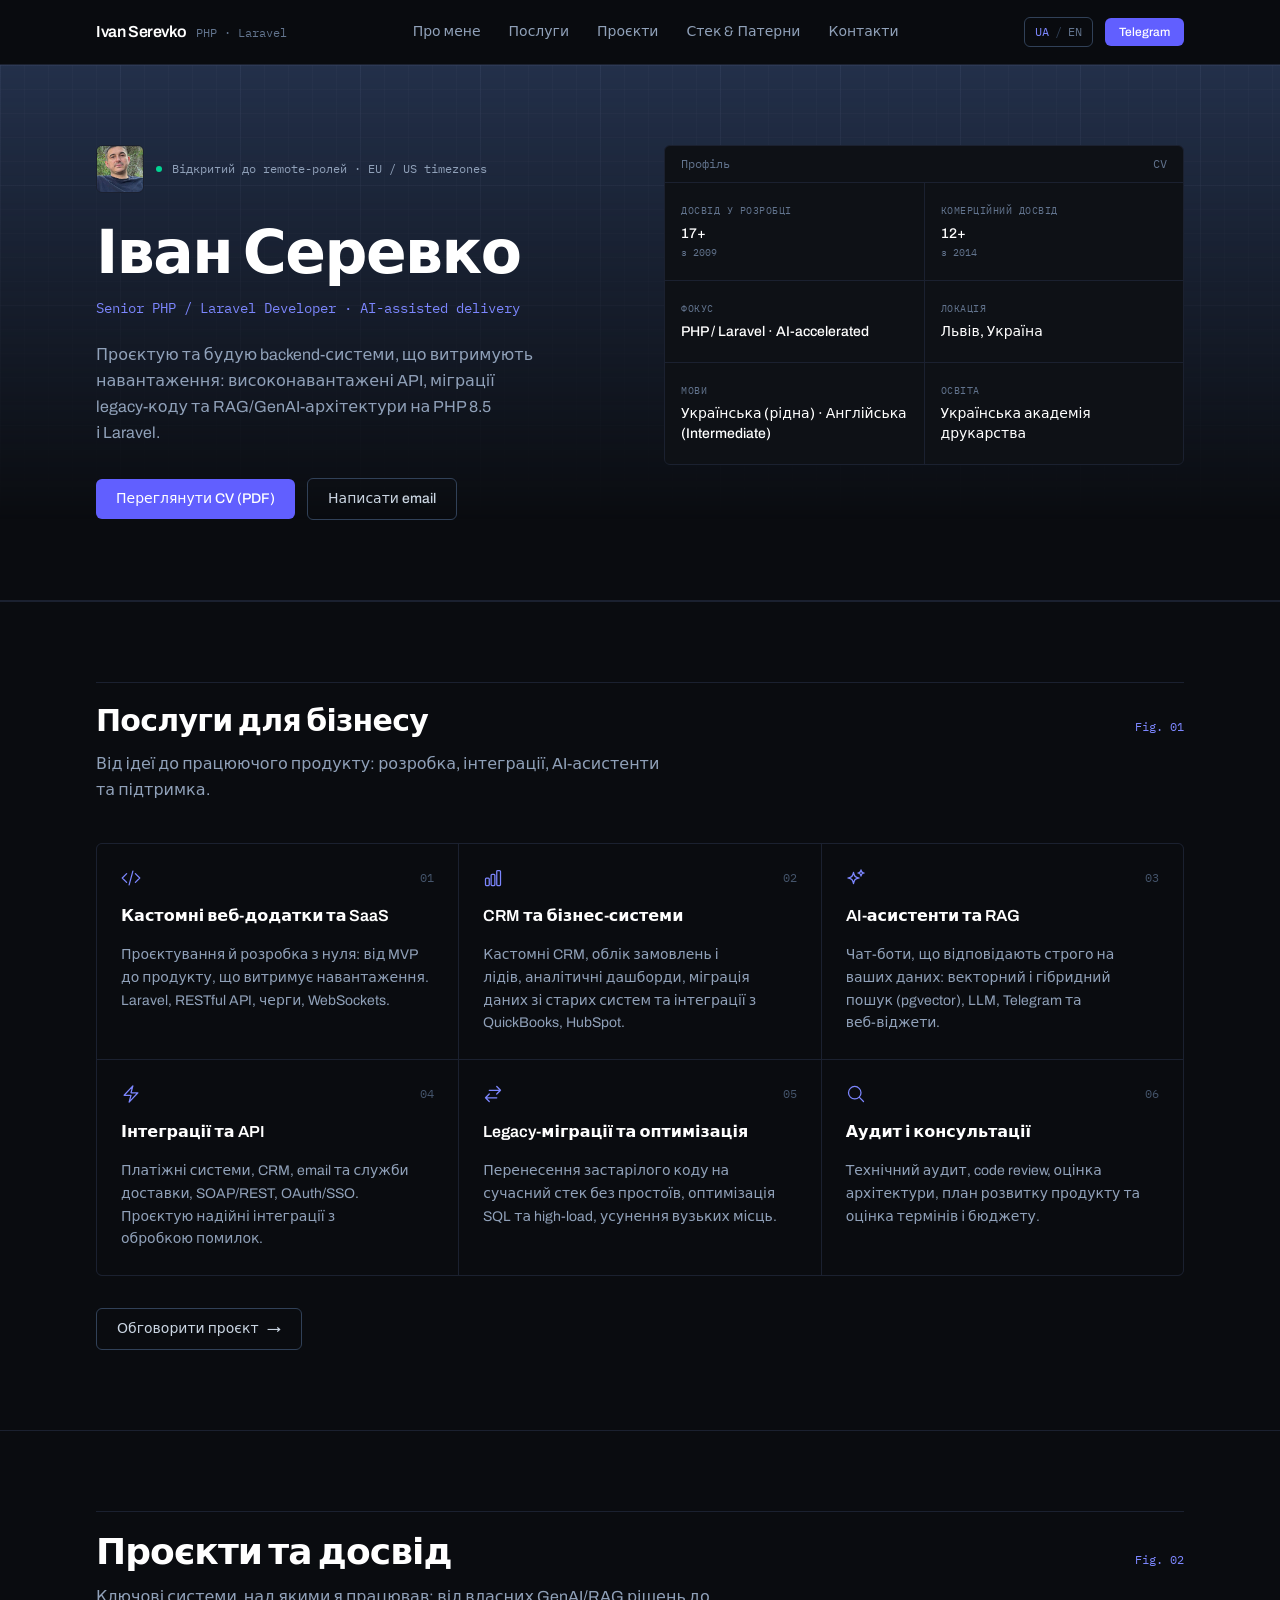
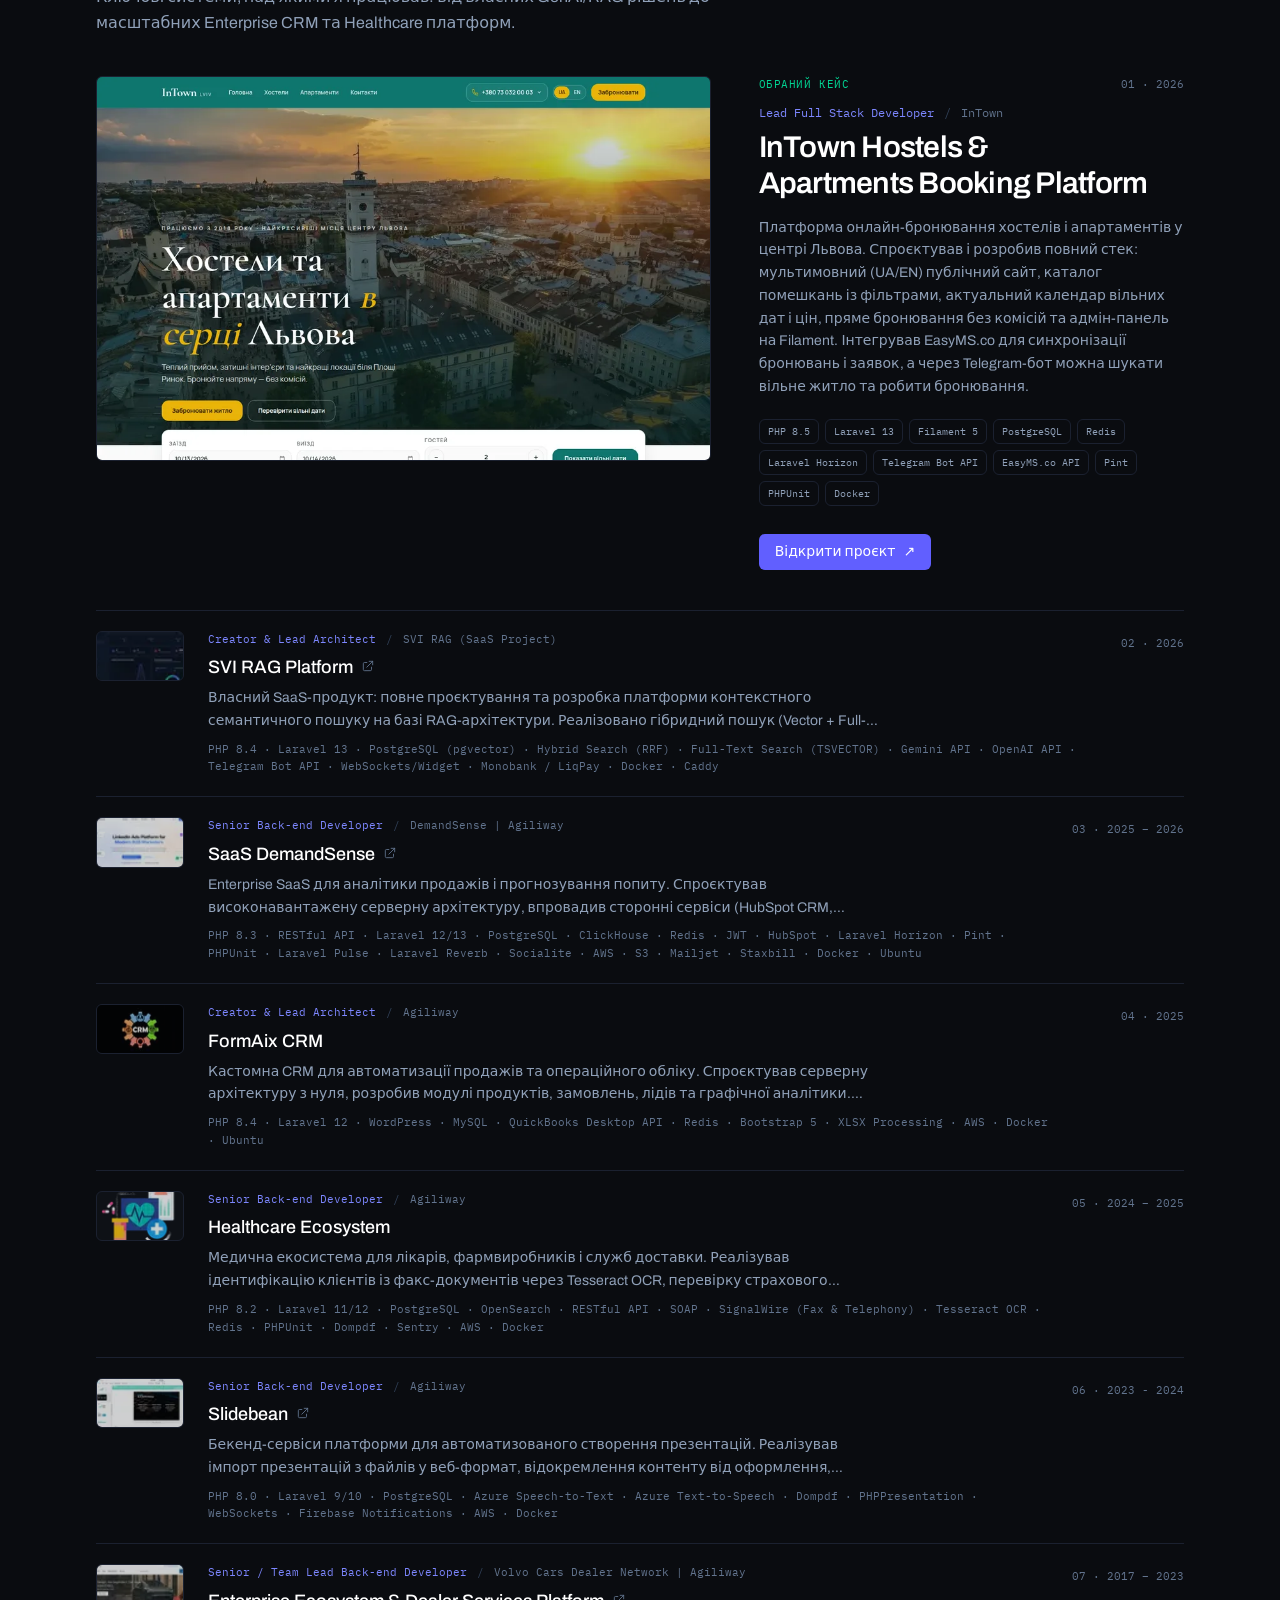
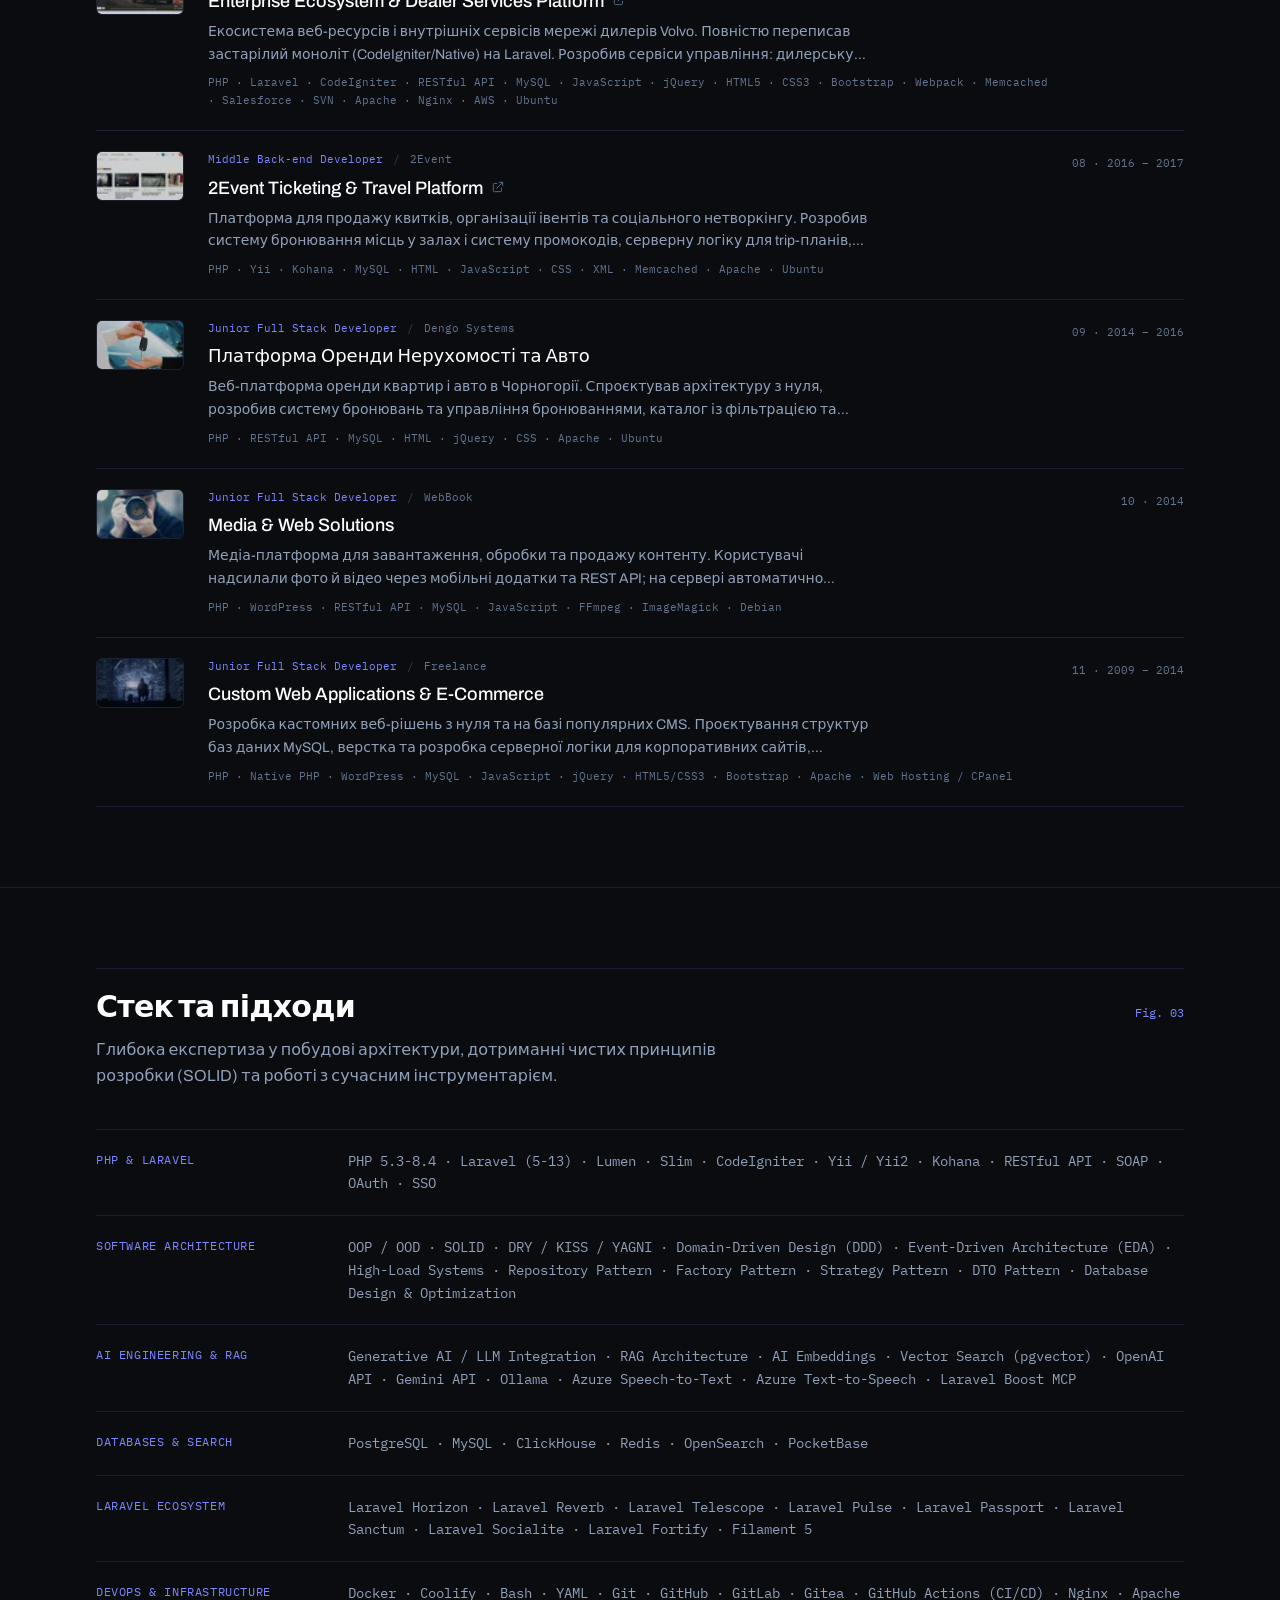
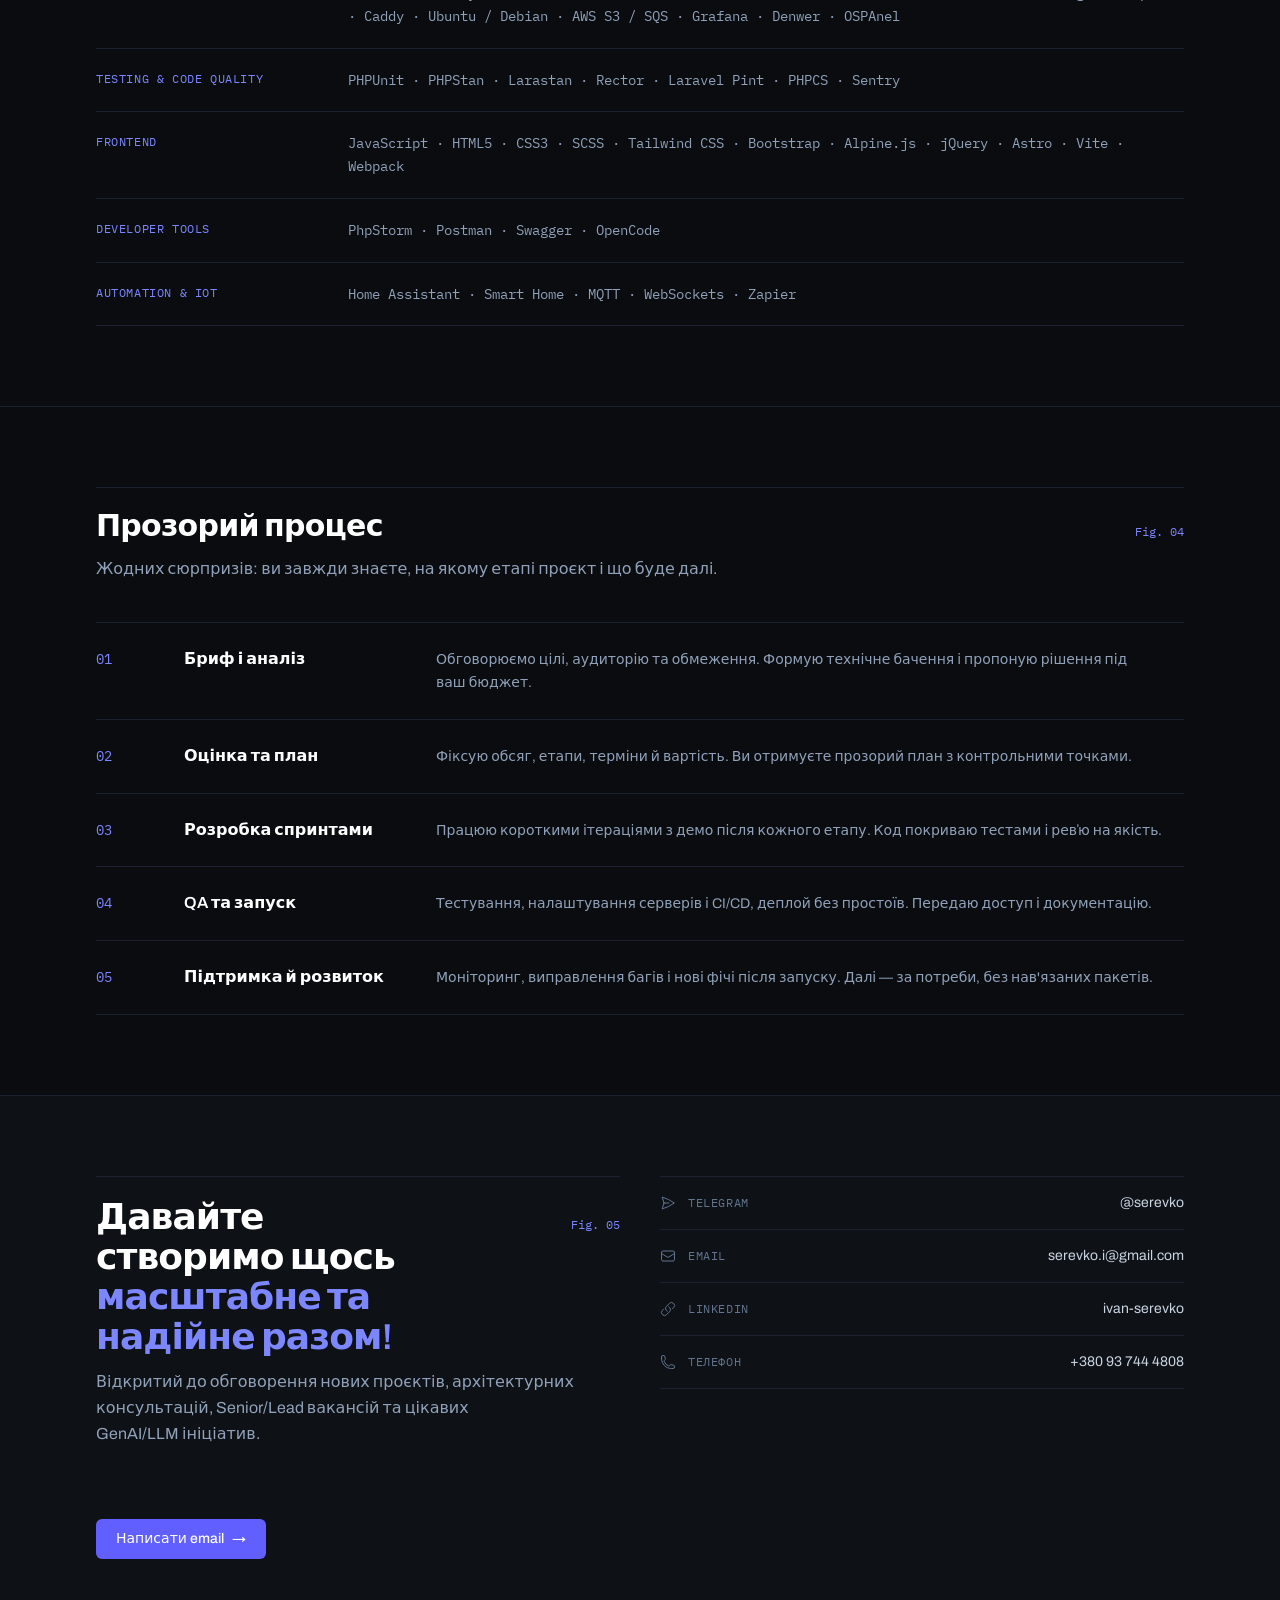
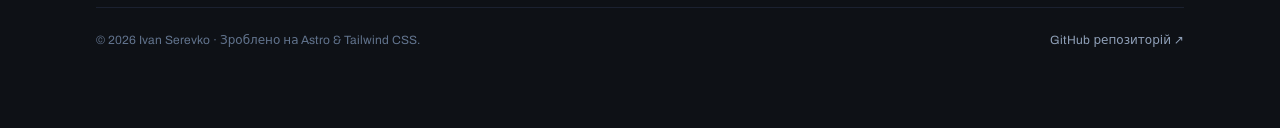
==== commit 2a55594e: "Deploying to master from @ IvanSerevko/my-portfolio-source@03c7f519774da28806ef2146d9657bf7822eec1f " ====
--- a/index.html
+++ b/index.html
@@ -35,4 +35,4 @@
   window.addEventListener("resize", () => {
     if (window.innerWidth >= 1024) setOpen(false, { focus: false });
   });
-</script><main class="flex-grow"><section id="about" class="relative scroll-mt-16 overflow-hidden border-b border-line"><div class="pointer-events-none absolute inset-0 bg-blueprint [mask-image:linear-gradient(to_bottom,black,transparent_85%)]" aria-hidden="true"></div><div class="relative mx-auto max-w-6xl px-4 py-14 sm:px-6 md:py-20 lg:px-8"><div class="grid items-start gap-10 lg:grid-cols-12 lg:gap-12"><div class="flex flex-col lg:col-span-6"><div class="flex items-center gap-3"><img src="/images/photo.jpg" alt="Іван Серевко" width="80" height="80" loading="eager" class="size-12 shrink-0 rounded-md border border-line object-cover"><p class="flex items-center gap-2.5 font-mono text-xs text-slate-400"><span class="size-1.5 rounded-full bg-emerald-400"></span>Відкритий до remote-ролей · EU / US timezones</p></div><h1 class="mt-8 text-5xl font-semibold leading-[0.95] tracking-tight text-white sm:text-6xl">Іван Серевко</h1><p class="mt-4 font-mono text-sm text-indigo-400">Senior PHP / Laravel Developer · AI-assisted delivery</p><p class="mt-6 max-w-md text-base leading-relaxed text-slate-400">Проєктую та будую backend-системи, що витримують навантаження: високонавантажені API, міграції legacy-коду та RAG/GenAI-архітектури на PHP 8.4 і Laravel.</p><div class="mt-8 flex flex-wrap items-center gap-3"><a href="/cv" class="rounded-md bg-indigo-500 px-5 py-2.5 text-sm font-medium text-white transition-colors hover:bg-indigo-400 focus-visible:outline-none focus-visible:ring-2 focus-visible:ring-indigo-400 focus-visible:ring-offset-2 focus-visible:ring-offset-ink">Переглянути CV (PDF)</a><a href="mailto:serevko.i@gmail.com" class="rounded-md border border-slate-700 px-5 py-2.5 text-sm font-medium text-slate-300 transition-colors hover:border-slate-500 hover:text-white focus-visible:outline-none focus-visible:ring-2 focus-visible:ring-indigo-400 focus-visible:ring-offset-2 focus-visible:ring-offset-ink">Написати email</a></div></div><div class="lg:col-span-6"><div class="overflow-hidden rounded-md border border-line bg-surface"><div class="flex items-center justify-between border-b border-line px-4 py-2.5 font-mono text-xs text-slate-500"><span>Профіль</span><span>CV</span></div><dl class="grid grid-cols-2 gap-px bg-line"><div class="bg-surface px-4 py-5"><dt class="font-mono text-[10px] uppercase tracking-wider text-slate-500">Досвід у розробці</dt><dd class="mt-1.5 text-sm font-medium text-white">17+<span class="mt-0.5 block font-mono text-[10px] font-normal text-slate-500">з 2009</span></dd></div><div class="bg-surface px-4 py-5"><dt class="font-mono text-[10px] uppercase tracking-wider text-slate-500">Комерційний досвід</dt><dd class="mt-1.5 text-sm font-medium text-white">12+<span class="mt-0.5 block font-mono text-[10px] font-normal text-slate-500">з 2014</span></dd></div><div class="bg-surface px-4 py-5"><dt class="font-mono text-[10px] uppercase tracking-wider text-slate-500">Фокус</dt><dd class="mt-1.5 text-sm font-medium text-white">PHP / Laravel · AI-accelerated</dd></div><div class="bg-surface px-4 py-5"><dt class="font-mono text-[10px] uppercase tracking-wider text-slate-500">Локація</dt><dd class="mt-1.5 text-sm font-medium text-white">Львів, Україна</dd></div><div class="bg-surface px-4 py-5"><dt class="font-mono text-[10px] uppercase tracking-wider text-slate-500">Мови</dt><dd class="mt-1.5 text-sm font-medium text-white">Українська (рідна) · Англійська (Intermediate)</dd></div><div class="bg-surface px-4 py-5"><dt class="font-mono text-[10px] uppercase tracking-wider text-slate-500">Освіта</dt><dd class="mt-1.5 text-sm font-medium text-white">Українська академія друкарства</dd></div></dl></div></div></div></div></section><section id="services" class="scroll-mt-16 border-t border-line py-14 md:py-20"><div class="max-w-6xl mx-auto px-4 sm:px-6 lg:px-8"><header class="mb-10"><div class="flex items-baseline justify-between gap-4 border-t border-line pt-5"><h2 class="font-semibold tracking-tight text-white text-2xl sm:text-3xl">Послуги для бізнесу</h2><span class="shrink-0 font-mono text-xs text-indigo-400">Fig. 01</span></div><p class="mt-3 max-w-2xl leading-relaxed text-slate-400">Від ідеї до працюючого продукту: розробка, інтеграції, AI-асистенти та підтримка.</p></header><div class="grid grid-cols-1 gap-px overflow-hidden rounded-md border border-line bg-line sm:grid-cols-2 lg:grid-cols-3"><a href="#contacts" class="group flex flex-col gap-4 bg-ink p-6 transition-colors hover:bg-surface focus-visible:outline-none focus-visible:ring-2 focus-visible:ring-inset focus-visible:ring-indigo-400"><div class="flex items-center justify-between"><svg class="size-5 text-indigo-400" fill="none" stroke="currentColor" viewBox="0 0 24 24" stroke-width="1.5" stroke-linecap="round" stroke-linejoin="round" aria-hidden="true"><path d="M17.25 6.75 22.5 12l-5.25 5.25m-10.5 0L1.5 12l5.25-5.25m7.5-3-4.5 16.5"></path></svg><span class="font-mono text-xs text-slate-600">01</span></div><h3 class="text-base font-semibold text-white transition-colors group-hover:text-indigo-300">Кастомні веб-додатки та SaaS</h3><p class="text-sm leading-relaxed text-slate-400">Проєктування й розробка з нуля: від MVP до продукту, що витримує навантаження. Laravel, RESTful API, черги, WebSockets.</p></a><a href="#contacts" class="group flex flex-col gap-4 bg-ink p-6 transition-colors hover:bg-surface focus-visible:outline-none focus-visible:ring-2 focus-visible:ring-inset focus-visible:ring-indigo-400"><div class="flex items-center justify-between"><svg class="size-5 text-indigo-400" fill="none" stroke="currentColor" viewBox="0 0 24 24" stroke-width="1.5" stroke-linecap="round" stroke-linejoin="round" aria-hidden="true"><path d="M3 13.125C3 12.504 3.504 12 4.125 12h2.25c.621 0 1.125.504 1.125 1.125v6.75C7.5 20.496 6.996 21 6.375 21h-2.25A1.125 1.125 0 0 1 3 19.875v-6.75ZM9.75 8.625c0-.621.504-1.125 1.125-1.125h2.25c.621 0 1.125.504 1.125 1.125v11.25c0 .621-.504 1.125-1.125 1.125h-2.25a1.125 1.125 0 0 1-1.125-1.125V8.625ZM16.5 4.125c0-.621.504-1.125 1.125-1.125h2.25C20.496 3 21 3.504 21 4.125v15.75c0 .621-.504 1.125-1.125 1.125h-2.25a1.125 1.125 0 0 1-1.125-1.125V4.125Z"></path></svg><span class="font-mono text-xs text-slate-600">02</span></div><h3 class="text-base font-semibold text-white transition-colors group-hover:text-indigo-300">CRM та бізнес-системи</h3><p class="text-sm leading-relaxed text-slate-400">Кастомні CRM, облік замовлень і лідів, аналітичні дашборди, міграція даних зі старих систем та інтеграції з QuickBooks, HubSpot.</p></a><a href="#contacts" class="group flex flex-col gap-4 bg-ink p-6 transition-colors hover:bg-surface focus-visible:outline-none focus-visible:ring-2 focus-visible:ring-inset focus-visible:ring-indigo-400"><div class="flex items-center justify-between"><svg class="size-5 text-indigo-400" fill="none" stroke="currentColor" viewBox="0 0 24 24" stroke-width="1.5" stroke-linecap="round" stroke-linejoin="round" aria-hidden="true"><path d="M9.813 15.904 9 18.75l-.813-2.846a4.5 4.5 0 0 0-3.09-3.09L2.25 12l2.846-.813a4.5 4.5 0 0 0 3.09-3.09L9 5.25l.813 2.846a4.5 4.5 0 0 0 3.09 3.09L15.75 12l-2.846.813a4.5 4.5 0 0 0-3.09 3.09ZM18.259 8.715 18 9.75l-.259-1.035a3.375 3.375 0 0 0-2.455-2.456L14.25 6l1.036-.259a3.375 3.375 0 0 0 2.455-2.456L18 2.25l.259 1.035a3.375 3.375 0 0 0 2.456 2.456L21.75 6l-1.035.259a3.375 3.375 0 0 0-2.456 2.456Z"></path></svg><span class="font-mono text-xs text-slate-600">03</span></div><h3 class="text-base font-semibold text-white transition-colors group-hover:text-indigo-300">AI-асистенти та RAG</h3><p class="text-sm leading-relaxed text-slate-400">Чат-боти, що відповідають строго на ваших даних: векторний і гібридний пошук (pgvector), LLM, Telegram та веб-віджети.</p></a><a href="#contacts" class="group flex flex-col gap-4 bg-ink p-6 transition-colors hover:bg-surface focus-visible:outline-none focus-visible:ring-2 focus-visible:ring-inset focus-visible:ring-indigo-400"><div class="flex items-center justify-between"><svg class="size-5 text-indigo-400" fill="none" stroke="currentColor" viewBox="0 0 24 24" stroke-width="1.5" stroke-linecap="round" stroke-linejoin="round" aria-hidden="true"><path d="m3.75 13.5 10.5-11.25L12 10.5h8.25L9.75 21.75 12 13.5H3.75Z"></path></svg><span class="font-mono text-xs text-slate-600">04</span></div><h3 class="text-base font-semibold text-white transition-colors group-hover:text-indigo-300">Інтеграції та API</h3><p class="text-sm leading-relaxed text-slate-400">Платіжні системи, CRM, email та служби доставки, SOAP/REST, OAuth/SSO. Проєктую надійні інтеграції з обробкою помилок.</p></a><a href="#contacts" class="group flex flex-col gap-4 bg-ink p-6 transition-colors hover:bg-surface focus-visible:outline-none focus-visible:ring-2 focus-visible:ring-inset focus-visible:ring-indigo-400"><div class="flex items-center justify-between"><svg class="size-5 text-indigo-400" fill="none" stroke="currentColor" viewBox="0 0 24 24" stroke-width="1.5" stroke-linecap="round" stroke-linejoin="round" aria-hidden="true"><path d="M7.5 21 3 16.5m0 0L7.5 12M3 16.5h13.5m0-13.5L21 7.5m0 0L16.5 12M21 7.5H7.5"></path></svg><span class="font-mono text-xs text-slate-600">05</span></div><h3 class="text-base font-semibold text-white transition-colors group-hover:text-indigo-300">Legacy-міграції та оптимізація</h3><p class="text-sm leading-relaxed text-slate-400">Перенесення застарілого коду на сучасний стек без простоїв, оптимізація SQL та high-load, усунення вузьких місць.</p></a><a href="#contacts" class="group flex flex-col gap-4 bg-ink p-6 transition-colors hover:bg-surface focus-visible:outline-none focus-visible:ring-2 focus-visible:ring-inset focus-visible:ring-indigo-400"><div class="flex items-center justify-between"><svg class="size-5 text-indigo-400" fill="none" stroke="currentColor" viewBox="0 0 24 24" stroke-width="1.5" stroke-linecap="round" stroke-linejoin="round" aria-hidden="true"><path d="m21 21-5.197-5.197m0 0A7.5 7.5 0 1 0 5.196 5.196a7.5 7.5 0 0 0 10.607 10.607Z"></path></svg><span class="font-mono text-xs text-slate-600">06</span></div><h3 class="text-base font-semibold text-white transition-colors group-hover:text-indigo-300">Аудит і консультації</h3><p class="text-sm leading-relaxed text-slate-400">Технічний аудит, code review, оцінка архітектури, план розвитку продукту та оцінка термінів і бюджету.</p></a></div><div class="mt-8"><a href="#contacts" class="inline-flex items-center gap-2 rounded-md border border-slate-700 px-5 py-2.5 text-sm font-medium text-slate-300 transition-colors hover:border-slate-500 hover:text-white focus-visible:outline-none focus-visible:ring-2 focus-visible:ring-indigo-400 focus-visible:ring-offset-2 focus-visible:ring-offset-ink">Обговорити проєкт<span aria-hidden="true">→</span></a></div></div></section><section id="projects" class="scroll-mt-16 border-t border-line py-14 md:py-20"><div class="max-w-6xl mx-auto px-4 sm:px-6 lg:px-8"><header class="mb-10"><div class="flex items-baseline justify-between gap-4 border-t border-line pt-5"><h2 class="font-semibold tracking-tight text-white text-3xl sm:text-4xl">Проєкти та досвід</h2><span class="shrink-0 font-mono text-xs text-indigo-400">Fig. 02</span></div><p class="mt-3 max-w-2xl leading-relaxed text-slate-400">Ключові системи, над якими я працював: від власних GenAI/RAG рішень до масштабних Enterprise CRM та Healthcare платформ.</p></header><article class="grid gap-8 border-b border-line pb-10 lg:grid-cols-12 lg:gap-12"><div class="lg:col-span-7"><div class="overflow-hidden rounded-md border border-line bg-surface"><img src="/_astro/intown.281BMi44_1qWtXo.webp" srcset="/_astro/intown.281BMi44_13TNdF.webp 480w, /_astro/intown.281BMi44_Z18Whui.webp 960w, /_astro/intown.281BMi44_1qWtXo.webp 1440w" alt="InTown Hostels &amp; Apartments Booking Platform" sizes="(min-width: 1024px) 620px, 100vw" loading="lazy" decoding="async" width="1440" height="900" class="h-auto w-full"></div></div><div class="flex flex-col lg:col-span-5"><div class="flex items-baseline justify-between gap-4"><p class="font-mono text-[11px] uppercase tracking-wider text-emerald-400">Обраний кейс</p><span class="font-mono text-[11px] text-slate-500">01 · 2026</span></div><div class="mt-3 flex flex-wrap items-baseline gap-x-2.5 gap-y-1 font-mono text-xs"><span class="text-indigo-400">Lead Full Stack Developer</span><span class="text-slate-700" aria-hidden="true">/</span><span class="text-slate-500">InTown</span></div><h3 class="mt-2 text-2xl font-semibold tracking-tight text-white sm:text-3xl">InTown Hostels &amp; Apartments Booking Platform</h3><p class="mt-4 max-w-xl text-sm leading-relaxed text-slate-400">Платформа онлайн-бронювання хостелів і апартаментів у центрі Львова. Спроєктував і розробив повний стек: мультимовний (UA/EN) публічний сайт, каталог помешкань із фільтрами, актуальний календар вільних дат і цін, пряме бронювання без комісій та адмін-панель на Filament. Інтегрував EasyMS.co для синхронізації бронювань і заявок, а Telegram-бот надсилає сповіщення про нові запити; чергами керує Laravel Horizon.</p><ul class="mt-5 flex flex-wrap gap-1.5"><li class="rounded-md border border-line px-2 py-1 font-mono text-[10px] text-slate-400">PHP 8.4</li><li class="rounded-md border border-line px-2 py-1 font-mono text-[10px] text-slate-400">Laravel 13</li><li class="rounded-md border border-line px-2 py-1 font-mono text-[10px] text-slate-400">Filament 5</li><li class="rounded-md border border-line px-2 py-1 font-mono text-[10px] text-slate-400">PostgreSQL</li><li class="rounded-md border border-line px-2 py-1 font-mono text-[10px] text-slate-400">Redis</li><li class="rounded-md border border-line px-2 py-1 font-mono text-[10px] text-slate-400">Laravel Horizon</li><li class="rounded-md border border-line px-2 py-1 font-mono text-[10px] text-slate-400">Telegram Bot API</li><li class="rounded-md border border-line px-2 py-1 font-mono text-[10px] text-slate-400">EasyMS.co API</li><li class="rounded-md border border-line px-2 py-1 font-mono text-[10px] text-slate-400">Pint</li><li class="rounded-md border border-line px-2 py-1 font-mono text-[10px] text-slate-400">PHPUnit</li><li class="rounded-md border border-line px-2 py-1 font-mono text-[10px] text-slate-400">Docker</li></ul><a href="https://intown.lviv.ua" target="_blank" rel="noopener noreferrer" class="mt-7 inline-flex w-fit items-center gap-2 rounded-md bg-indigo-500 px-4 py-2 text-sm font-medium text-white transition-colors hover:bg-indigo-400 focus-visible:outline-none focus-visible:ring-2 focus-visible:ring-indigo-400 focus-visible:ring-offset-2 focus-visible:ring-offset-ink">Відкрити проєкт<span aria-hidden="true">↗</span></a></div></article><div><article class="group grid grid-cols-[64px_1fr] items-start gap-4 border-b border-line py-5 sm:grid-cols-[88px_1fr_auto] sm:gap-6"><div class="overflow-hidden rounded-md border border-line bg-surface"><img src="/_astro/svi-rag.DTwhApH8_Z1wnXw2.webp" srcset="/_astro/svi-rag.DTwhApH8_Z1sRmd9.webp 88w, /_astro/svi-rag.DTwhApH8_ZEmUVM.webp 176w" alt="SVI RAG Platform" sizes="88px" loading="lazy" decoding="async" width="1882" height="823" class="aspect-video w-full object-cover opacity-80 transition-opacity group-hover:opacity-100"></div><div class="min-w-0"><div class="flex flex-wrap items-baseline gap-x-2.5 gap-y-1 font-mono text-[11px]"><span class="text-indigo-400">Creator &amp; Lead Architect</span><span class="text-slate-700" aria-hidden="true">/</span><span class="text-slate-500">SVI RAG (SaaS Project)</span></div><h3 class="mt-1.5 flex items-baseline gap-2 text-base font-medium text-white transition-colors group-hover:text-indigo-300 sm:text-lg">SVI RAG Platform<a href="https://svi-rag.tech" target="_blank" rel="noopener noreferrer" class="shrink-0 text-slate-500 transition-colors hover:text-indigo-400 focus-visible:outline-none focus-visible:ring-2 focus-visible:ring-indigo-400 focus-visible:ring-offset-2 focus-visible:ring-offset-ink" aria-label="Відкрити проєкт: SVI RAG Platform"><svg class="size-3.5" fill="none" stroke="currentColor" viewBox="0 0 24 24" stroke-width="1.5" stroke-linecap="round" stroke-linejoin="round" aria-hidden="true"><path d="M10 6H6a2 2 0 0 0-2 2v10a2 2 0 0 0 2 2h10a2 2 0 0 0 2-2v-4M14 4h6m0 0v6m0-6L10 14"></path></svg></a></h3><p class="mt-1.5 line-clamp-2 max-w-2xl text-sm leading-relaxed text-slate-400">Власний SaaS-продукт: повне проєктування та розробка платформи контекстного семантичного пошуку на базі RAG-архітектури. Реалізовано гібридний пошук (Vector + Full-Text) за алгоритмом Reciprocal Rank Fusion (RRF), вбудований чат-віджет і Telegram-бота, генерацію відповідей строго на наданому контексті та збереження історії листування клієнтів.</p><p class="mt-2 font-mono text-[11px] leading-relaxed text-slate-500">PHP 8.4 · Laravel 13 · PostgreSQL (pgvector) · Hybrid Search (RRF) · Full-Text Search (TSVECTOR) · Gemini API · OpenAI API · Telegram Bot API · WebSockets/Widget · Monobank / LiqPay · Docker · Caddy</p></div><span class="hidden pt-1 font-mono text-[11px] text-slate-500 sm:block">02 · 2026</span></article><article class="group grid grid-cols-[64px_1fr] items-start gap-4 border-b border-line py-5 sm:grid-cols-[88px_1fr_auto] sm:gap-6"><div class="overflow-hidden rounded-md border border-line bg-surface"><img src="/_astro/demand-sense.VbViHZeu_ZHliK1.webp" srcset="/_astro/demand-sense.VbViHZeu_Zau2FG.webp 88w, /_astro/demand-sense.VbViHZeu_Z7O5Rn.webp 176w" alt="SaaS DemandSense" sizes="88px" loading="lazy" decoding="async" width="1652" height="730" class="aspect-video w-full object-cover opacity-80 transition-opacity group-hover:opacity-100"></div><div class="min-w-0"><div class="flex flex-wrap items-baseline gap-x-2.5 gap-y-1 font-mono text-[11px]"><span class="text-indigo-400">Senior Back-end Developer</span><span class="text-slate-700" aria-hidden="true">/</span><span class="text-slate-500">DemandSense | Agiliway</span></div><h3 class="mt-1.5 flex items-baseline gap-2 text-base font-medium text-white transition-colors group-hover:text-indigo-300 sm:text-lg">SaaS DemandSense<a href="https://demandsense.com" target="_blank" rel="noopener noreferrer" class="shrink-0 text-slate-500 transition-colors hover:text-indigo-400 focus-visible:outline-none focus-visible:ring-2 focus-visible:ring-indigo-400 focus-visible:ring-offset-2 focus-visible:ring-offset-ink" aria-label="Відкрити проєкт: SaaS DemandSense"><svg class="size-3.5" fill="none" stroke="currentColor" viewBox="0 0 24 24" stroke-width="1.5" stroke-linecap="round" stroke-linejoin="round" aria-hidden="true"><path d="M10 6H6a2 2 0 0 0-2 2v10a2 2 0 0 0 2 2h10a2 2 0 0 0 2-2v-4M14 4h6m0 0v6m0-6L10 14"></path></svg></a></h3><p class="mt-1.5 line-clamp-2 max-w-2xl text-sm leading-relaxed text-slate-400">Enterprise SaaS для аналітики продажів і прогнозування попиту. Спроєктував високонавантажену серверну архітектуру, впровадив сторонні сервіси (HubSpot CRM, Mailjet), побудував систему підписок на базі Staxbill, оптимізував аналітичні запити до ClickHouse/PostgreSQL та налаштував асинхронні черги й WebSocket-сповіщення в реальному часі.</p><p class="mt-2 font-mono text-[11px] leading-relaxed text-slate-500">PHP 8.3 · RESTful API · Laravel 12/13 · PostgreSQL · ClickHouse · Redis · JWT · HubSpot · Laravel Horizon · Pint · PHPUnit · Laravel Pulse · Laravel Reverb · Socialite · AWS · S3 · Mailjet · Staxbill · Docker · Ubuntu</p></div><span class="hidden pt-1 font-mono text-[11px] text-slate-500 sm:block">03 · 2025 – 2026</span></article><article class="group grid grid-cols-[64px_1fr] items-start gap-4 border-b border-line py-5 sm:grid-cols-[88px_1fr_auto] sm:gap-6"><div class="overflow-hidden rounded-md border border-line bg-surface"><img src="/_astro/crm.3fdKD5TY_Z2jErVh.webp" srcset="/_astro/crm.3fdKD5TY_F0D0s.webp 88w, /_astro/crm.3fdKD5TY_2fIOng.webp 176w" alt="FormAix CRM" sizes="88px" loading="lazy" decoding="async" width="780" height="456" class="aspect-video w-full object-cover opacity-80 transition-opacity group-hover:opacity-100"></div><div class="min-w-0"><div class="flex flex-wrap items-baseline gap-x-2.5 gap-y-1 font-mono text-[11px]"><span class="text-indigo-400">Creator &amp; Lead Architect</span><span class="text-slate-700" aria-hidden="true">/</span><span class="text-slate-500">Agiliway</span></div><h3 class="mt-1.5 flex items-baseline gap-2 text-base font-medium text-white transition-colors group-hover:text-indigo-300 sm:text-lg">FormAix CRM</h3><p class="mt-1.5 line-clamp-2 max-w-2xl text-sm leading-relaxed text-slate-400">Кастомна CRM для автоматизації продажів та операційного обліку. Спроєктував серверну архітектуру з нуля, розробив модулі продуктів, замовлень, лідів та графічної аналітики. Реалізував мапінг і міграцію даних з MySQL, двох сайтів WordPress і файлових баз (XLSX) у CRM, а також двосторонню інтеграцію з QuickBooks Desktop.</p><p class="mt-2 font-mono text-[11px] leading-relaxed text-slate-500">PHP 8.4 · Laravel 12 · WordPress · MySQL · QuickBooks Desktop API · Redis · Bootstrap 5 · XLSX Processing · AWS · Docker · Ubuntu</p></div><span class="hidden pt-1 font-mono text-[11px] text-slate-500 sm:block">04 · 2025</span></article><article class="group grid grid-cols-[64px_1fr] items-start gap-4 border-b border-line py-5 sm:grid-cols-[88px_1fr_auto] sm:gap-6"><div class="overflow-hidden rounded-md border border-line bg-surface"><img src="/_astro/healthcare.Cy23lw26_ZjPmPi.webp" srcset="/_astro/healthcare.Cy23lw26_DEKOq.webp 88w, /_astro/healthcare.Cy23lw26_nda87.webp 176w" alt="Healthcare Ecosystem" sizes="88px" loading="lazy" decoding="async" width="1217" height="816" class="aspect-video w-full object-cover opacity-80 transition-opacity group-hover:opacity-100"></div><div class="min-w-0"><div class="flex flex-wrap items-baseline gap-x-2.5 gap-y-1 font-mono text-[11px]"><span class="text-indigo-400">Senior Back-end Developer</span><span class="text-slate-700" aria-hidden="true">/</span><span class="text-slate-500">Agiliway</span></div><h3 class="mt-1.5 flex items-baseline gap-2 text-base font-medium text-white transition-colors group-hover:text-indigo-300 sm:text-lg">Healthcare Ecosystem</h3><p class="mt-1.5 line-clamp-2 max-w-2xl text-sm leading-relaxed text-slate-400">Медична екосистема для лікарів, фармвиробників і служб доставки. Реалізував ідентифікацію клієнтів із факс-документів через Tesseract OCR, перевірку страхового покриття (Insurance Eligibility) одразу через кілька сервісів, анонімізацію баз даних, обробку замовлень препаратів та інтеграцію з SignalWire для факсів і голосових сповіщень.</p><p class="mt-2 font-mono text-[11px] leading-relaxed text-slate-500">PHP 8.2 · Laravel 11/12 · PostgreSQL · OpenSearch · RESTful API · SOAP · SignalWire (Fax &amp; Telephony) · Tesseract OCR · Redis · PHPUnit · Dompdf · Sentry · AWS · Docker</p></div><span class="hidden pt-1 font-mono text-[11px] text-slate-500 sm:block">05 · 2024 – 2025</span></article><article class="group grid grid-cols-[64px_1fr] items-start gap-4 border-b border-line py-5 sm:grid-cols-[88px_1fr_auto] sm:gap-6"><div class="overflow-hidden rounded-md border border-line bg-surface"><img src="/_astro/roi4cio.Ca47dv28_Z1EnQiU.webp" srcset="/_astro/roi4cio.Ca47dv28_Z17UdSd.webp 88w, /_astro/roi4cio.Ca47dv28_2fVPD8.webp 176w" alt="Slidebean" sizes="88px" loading="lazy" decoding="async" width="1160" height="600" class="aspect-video w-full object-cover opacity-80 transition-opacity group-hover:opacity-100"></div><div class="min-w-0"><div class="flex flex-wrap items-baseline gap-x-2.5 gap-y-1 font-mono text-[11px]"><span class="text-indigo-400">Senior Back-end Developer</span><span class="text-slate-700" aria-hidden="true">/</span><span class="text-slate-500">Agiliway</span></div><h3 class="mt-1.5 flex items-baseline gap-2 text-base font-medium text-white transition-colors group-hover:text-indigo-300 sm:text-lg">Slidebean<a href="https://slidebean.com" target="_blank" rel="noopener noreferrer" class="shrink-0 text-slate-500 transition-colors hover:text-indigo-400 focus-visible:outline-none focus-visible:ring-2 focus-visible:ring-indigo-400 focus-visible:ring-offset-2 focus-visible:ring-offset-ink" aria-label="Відкрити проєкт: Slidebean"><svg class="size-3.5" fill="none" stroke="currentColor" viewBox="0 0 24 24" stroke-width="1.5" stroke-linecap="round" stroke-linejoin="round" aria-hidden="true"><path d="M10 6H6a2 2 0 0 0-2 2v10a2 2 0 0 0 2 2h10a2 2 0 0 0 2-2v-4M14 4h6m0 0v6m0-6L10 14"></path></svg></a></h3><p class="mt-1.5 line-clamp-2 max-w-2xl text-sm leading-relaxed text-slate-400">Бекенд-сервіси платформи для автоматизованого створення презентацій. Реалізував імпорт презентацій з файлів у веб-формат, відокремлення контенту від оформлення, онлайн-редагування, генерацію та експорт документів (Dompdf, PHPPresentation), а також AI-синтез і розпізнавання мови (Azure TTS/STT), Firebase-сповіщення та WebSockets.</p><p class="mt-2 font-mono text-[11px] leading-relaxed text-slate-500">PHP 8.0 · Laravel 9/10 · PostgreSQL · Azure Speech-to-Text · Azure Text-to-Speech · Dompdf · PHPPresentation · WebSockets · Firebase Notifications · AWS · Docker</p></div><span class="hidden pt-1 font-mono text-[11px] text-slate-500 sm:block">06 · 2023 - 2024</span></article><article class="group grid grid-cols-[64px_1fr] items-start gap-4 border-b border-line py-5 sm:grid-cols-[88px_1fr_auto] sm:gap-6"><div class="overflow-hidden rounded-md border border-line bg-surface"><img src="/_astro/volvocars.BFpq73rk_Z1gavi5.webp" srcset="/_astro/volvocars.BFpq73rk_RpP0F.webp 88w, /_astro/volvocars.BFpq73rk_Z8LKL1.webp 176w" alt="Enterprise Ecosystem &amp; Dealer Services Platform" sizes="88px" loading="lazy" decoding="async" width="1720" height="806" class="aspect-video w-full object-cover opacity-80 transition-opacity group-hover:opacity-100"></div><div class="min-w-0"><div class="flex flex-wrap items-baseline gap-x-2.5 gap-y-1 font-mono text-[11px]"><span class="text-indigo-400">Senior / Team Lead Back-end Developer</span><span class="text-slate-700" aria-hidden="true">/</span><span class="text-slate-500">Volvo Cars Dealer Network | Agiliway</span></div><h3 class="mt-1.5 flex items-baseline gap-2 text-base font-medium text-white transition-colors group-hover:text-indigo-300 sm:text-lg">Enterprise Ecosystem &amp; Dealer Services Platform<a href="https://www.volvocars-haendler.de/premium-automobile" target="_blank" rel="noopener noreferrer" class="shrink-0 text-slate-500 transition-colors hover:text-indigo-400 focus-visible:outline-none focus-visible:ring-2 focus-visible:ring-indigo-400 focus-visible:ring-offset-2 focus-visible:ring-offset-ink" aria-label="Відкрити проєкт: Enterprise Ecosystem &amp; Dealer Services Platform"><svg class="size-3.5" fill="none" stroke="currentColor" viewBox="0 0 24 24" stroke-width="1.5" stroke-linecap="round" stroke-linejoin="round" aria-hidden="true"><path d="M10 6H6a2 2 0 0 0-2 2v10a2 2 0 0 0 2 2h10a2 2 0 0 0 2-2v-4M14 4h6m0 0v6m0-6L10 14"></path></svg></a></h3><p class="mt-1.5 line-clamp-2 max-w-2xl text-sm leading-relaxed text-slate-400">Екосистема веб-ресурсів і внутрішніх сервісів мережі дилерів Volvo. Повністю переписав застарілий моноліт (CodeIgniter/Native) на Laravel. Розробив сервіси управління: дилерську CRM, облік авто, генератори КП, синхронізацію контенту та віджет бронювання тест-драйву автомобіля.</p><p class="mt-2 font-mono text-[11px] leading-relaxed text-slate-500">PHP · Laravel · CodeIgniter · RESTful API · MySQL · JavaScript · jQuery · HTML5 · CSS3 · Bootstrap · Webpack · Memcached · Salesforce · SVN · Apache · Nginx · AWS · Ubuntu</p></div><span class="hidden pt-1 font-mono text-[11px] text-slate-500 sm:block">07 · 2017 – 2023</span></article><article class="group grid grid-cols-[64px_1fr] items-start gap-4 border-b border-line py-5 sm:grid-cols-[88px_1fr_auto] sm:gap-6"><div class="overflow-hidden rounded-md border border-line bg-surface"><img src="/_astro/2event.B4apv7ni_cLmNp.webp" srcset="/_astro/2event.B4apv7ni_Zanh4m.webp 88w, /_astro/2event.B4apv7ni_10O3gT.webp 176w" alt="2Event Ticketing &amp; Travel Platform" sizes="88px" loading="lazy" decoding="async" width="1800" height="802" class="aspect-video w-full object-cover opacity-80 transition-opacity group-hover:opacity-100"></div><div class="min-w-0"><div class="flex flex-wrap items-baseline gap-x-2.5 gap-y-1 font-mono text-[11px]"><span class="text-indigo-400">Middle Back-end Developer</span><span class="text-slate-700" aria-hidden="true">/</span><span class="text-slate-500">2Event</span></div><h3 class="mt-1.5 flex items-baseline gap-2 text-base font-medium text-white transition-colors group-hover:text-indigo-300 sm:text-lg">2Event Ticketing &amp; Travel Platform<a href="https://2event.com.ua/#/" target="_blank" rel="noopener noreferrer" class="shrink-0 text-slate-500 transition-colors hover:text-indigo-400 focus-visible:outline-none focus-visible:ring-2 focus-visible:ring-indigo-400 focus-visible:ring-offset-2 focus-visible:ring-offset-ink" aria-label="Відкрити проєкт: 2Event Ticketing &amp; Travel Platform"><svg class="size-3.5" fill="none" stroke="currentColor" viewBox="0 0 24 24" stroke-width="1.5" stroke-linecap="round" stroke-linejoin="round" aria-hidden="true"><path d="M10 6H6a2 2 0 0 0-2 2v10a2 2 0 0 0 2 2h10a2 2 0 0 0 2-2v-4M14 4h6m0 0v6m0-6L10 14"></path></svg></a></h3><p class="mt-1.5 line-clamp-2 max-w-2xl text-sm leading-relaxed text-slate-400">Платформа для продажу квитків, організації івентів та соціального нетворкінгу. Розробив систему бронювання місць у залах і систему промокодів, серверну логіку для trip-планів, групових поїздок і спільного бронювання готелів, онлайн-сканування квитків та розклад подій.</p><p class="mt-2 font-mono text-[11px] leading-relaxed text-slate-500">PHP · Yii · Kohana · MySQL · HTML · JavaScript · CSS · XML · Memcached · Apache · Ubuntu</p></div><span class="hidden pt-1 font-mono text-[11px] text-slate-500 sm:block">08 · 2016 – 2017</span></article><article class="group grid grid-cols-[64px_1fr] items-start gap-4 border-b border-line py-5 sm:grid-cols-[88px_1fr_auto] sm:gap-6"><div class="overflow-hidden rounded-md border border-line bg-surface"><img src="/_astro/rent.D7nwOIxB_Z2h3ElE.webp" srcset="/_astro/rent.D7nwOIxB_ZN6O4X.webp 88w, /_astro/rent.D7nwOIxB_ZSL6Nw.webp 176w" alt="Платформа Оренди Нерухомості та Авто" sizes="88px" loading="lazy" decoding="async" width="600" height="385" class="aspect-video w-full object-cover opacity-80 transition-opacity group-hover:opacity-100"></div><div class="min-w-0"><div class="flex flex-wrap items-baseline gap-x-2.5 gap-y-1 font-mono text-[11px]"><span class="text-indigo-400">Junior Full Stack Developer</span><span class="text-slate-700" aria-hidden="true">/</span><span class="text-slate-500">Dengo Systems</span></div><h3 class="mt-1.5 flex items-baseline gap-2 text-base font-medium text-white transition-colors group-hover:text-indigo-300 sm:text-lg">Платформа Оренди Нерухомості та Авто</h3><p class="mt-1.5 line-clamp-2 max-w-2xl text-sm leading-relaxed text-slate-400">Веб-платформа оренди квартир і авто в Чорногорії. Спроєктував архітектуру з нуля, розробив систему бронювань та управління бронюваннями, каталог із фільтрацією та оптимізовані схеми MySQL для обробки замовлень.</p><p class="mt-2 font-mono text-[11px] leading-relaxed text-slate-500">PHP · RESTful API · MySQL · HTML · jQuery · CSS · Apache · Ubuntu</p></div><span class="hidden pt-1 font-mono text-[11px] text-slate-500 sm:block">09 · 2014 – 2016</span></article><article class="group grid grid-cols-[64px_1fr] items-start gap-4 border-b border-line py-5 sm:grid-cols-[88px_1fr_auto] sm:gap-6"><div class="overflow-hidden rounded-md border border-line bg-surface"><img src="/_astro/webbook.DbvWZHnU_1uG4Qq.webp" srcset="/_astro/webbook.DbvWZHnU_Vsv4s.webp 88w, /_astro/webbook.DbvWZHnU_2hGnQn.webp 176w" alt="Media &amp; Web Solutions" sizes="88px" loading="lazy" decoding="async" width="800" height="451" class="aspect-video w-full object-cover opacity-80 transition-opacity group-hover:opacity-100"></div><div class="min-w-0"><div class="flex flex-wrap items-baseline gap-x-2.5 gap-y-1 font-mono text-[11px]"><span class="text-indigo-400">Junior Full Stack Developer</span><span class="text-slate-700" aria-hidden="true">/</span><span class="text-slate-500">WebBook</span></div><h3 class="mt-1.5 flex items-baseline gap-2 text-base font-medium text-white transition-colors group-hover:text-indigo-300 sm:text-lg">Media &amp; Web Solutions</h3><p class="mt-1.5 line-clamp-2 max-w-2xl text-sm leading-relaxed text-slate-400">Медіа-платформа для завантаження, обробки та продажу контенту. Користувачі надсилали фото й відео через мобільні додатки та REST API; на сервері автоматично генерувались прев&#39;ю з накладанням watermark, транскодування (FFmpeg/ImageMagick) і публікація на платформі для продажу.</p><p class="mt-2 font-mono text-[11px] leading-relaxed text-slate-500">PHP · WordPress · RESTful API · MySQL · JavaScript · FFmpeg · ImageMagick · Debian</p></div><span class="hidden pt-1 font-mono text-[11px] text-slate-500 sm:block">10 · 2014</span></article><article class="group grid grid-cols-[64px_1fr] items-start gap-4 border-b border-line py-5 sm:grid-cols-[88px_1fr_auto] sm:gap-6"><div class="overflow-hidden rounded-md border border-line bg-surface"><img src="/_astro/freelance.w7EEqZOd_aDkxK.webp" srcset="/_astro/freelance.w7EEqZOd_1paPIX.webp 88w, /_astro/freelance.w7EEqZOd_2btgbU.webp 176w" alt="Custom Web Applications &amp; E-Commerce" sizes="88px" loading="lazy" decoding="async" width="800" height="420" class="aspect-video w-full object-cover opacity-80 transition-opacity group-hover:opacity-100"></div><div class="min-w-0"><div class="flex flex-wrap items-baseline gap-x-2.5 gap-y-1 font-mono text-[11px]"><span class="text-indigo-400">Junior Full Stack Developer</span><span class="text-slate-700" aria-hidden="true">/</span><span class="text-slate-500">Freelance</span></div><h3 class="mt-1.5 flex items-baseline gap-2 text-base font-medium text-white transition-colors group-hover:text-indigo-300 sm:text-lg">Custom Web Applications &amp; E-Commerce</h3><p class="mt-1.5 line-clamp-2 max-w-2xl text-sm leading-relaxed text-slate-400">Розробка кастомних веб-рішень з нуля та на базі популярних CMS. Проєктування структур баз даних MySQL, верстка та розробка серверної логіки для корпоративних сайтів, інтернет-магазинів (e-commerce), плагінів та модулів інтеграції. Налаштування веб-серверів, хостингів, доменів та оптимізація швидкості завантаження ресурсів.</p><p class="mt-2 font-mono text-[11px] leading-relaxed text-slate-500">PHP · Native PHP · WordPress · MySQL · JavaScript · jQuery · HTML5/CSS3 · Bootstrap · Apache · Web Hosting / CPanel</p></div><span class="hidden pt-1 font-mono text-[11px] text-slate-500 sm:block">11 · 2009 – 2014</span></article></div></div></section><section id="skills" class="scroll-mt-16 border-t border-line py-14 md:py-20"><div class="max-w-6xl mx-auto px-4 sm:px-6 lg:px-8"><header class="mb-10"><div class="flex items-baseline justify-between gap-4 border-t border-line pt-5"><h2 class="font-semibold tracking-tight text-white text-2xl sm:text-3xl">Стек та підходи</h2><span class="shrink-0 font-mono text-xs text-indigo-400">Fig. 03</span></div><p class="mt-3 max-w-2xl leading-relaxed text-slate-400">Глибока експертиза у побудові архітектури, дотриманні чистих принципів розробки (SOLID) та роботі з сучасним інструментарієм.</p></header><dl class="border-t border-line"><div class="grid gap-2 border-b border-line py-5 sm:grid-cols-[220px_1fr] sm:gap-8"><dt class="font-mono text-xs uppercase tracking-wider text-indigo-400 sm:pt-0.5">PHP &amp; Laravel</dt><dd class="font-mono text-sm leading-relaxed text-slate-400">PHP 5.3-8.4 · Laravel (5-13) · Lumen · Slim · CodeIgniter · Yii / Yii2 · Kohana · RESTful API · SOAP · OAuth · SSO</dd></div><div class="grid gap-2 border-b border-line py-5 sm:grid-cols-[220px_1fr] sm:gap-8"><dt class="font-mono text-xs uppercase tracking-wider text-indigo-400 sm:pt-0.5">Software Architecture</dt><dd class="font-mono text-sm leading-relaxed text-slate-400">OOP / OOD · SOLID · DRY / KISS / YAGNI · Domain-Driven Design (DDD) · Event-Driven Architecture (EDA) · High-Load Systems · Repository Pattern · Factory Pattern · Strategy Pattern · DTO Pattern · Database Design &amp; Optimization</dd></div><div class="grid gap-2 border-b border-line py-5 sm:grid-cols-[220px_1fr] sm:gap-8"><dt class="font-mono text-xs uppercase tracking-wider text-indigo-400 sm:pt-0.5">AI Engineering &amp; RAG</dt><dd class="font-mono text-sm leading-relaxed text-slate-400">Generative AI / LLM Integration · RAG Architecture · AI Embeddings · Vector Search (pgvector) · OpenAI API · Gemini API · Ollama · Azure Speech-to-Text · Azure Text-to-Speech · Laravel Boost MCP</dd></div><div class="grid gap-2 border-b border-line py-5 sm:grid-cols-[220px_1fr] sm:gap-8"><dt class="font-mono text-xs uppercase tracking-wider text-indigo-400 sm:pt-0.5">Databases &amp; Search</dt><dd class="font-mono text-sm leading-relaxed text-slate-400">PostgreSQL · MySQL · ClickHouse · Redis · OpenSearch · PocketBase</dd></div><div class="grid gap-2 border-b border-line py-5 sm:grid-cols-[220px_1fr] sm:gap-8"><dt class="font-mono text-xs uppercase tracking-wider text-indigo-400 sm:pt-0.5">Laravel Ecosystem</dt><dd class="font-mono text-sm leading-relaxed text-slate-400">Laravel Horizon · Laravel Reverb · Laravel Telescope · Laravel Pulse · Laravel Passport · Laravel Sanctum · Laravel Socialite · Laravel Fortify · Filament 5</dd></div><div class="grid gap-2 border-b border-line py-5 sm:grid-cols-[220px_1fr] sm:gap-8"><dt class="font-mono text-xs uppercase tracking-wider text-indigo-400 sm:pt-0.5">DevOps &amp; Infrastructure</dt><dd class="font-mono text-sm leading-relaxed text-slate-400">Docker · Coolify · Bash · YAML · Git · GitHub · GitLab · Gitea · GitHub Actions (CI/CD) · Nginx · Apache · Caddy · Ubuntu / Debian · AWS S3 / SQS · Grafana · Denwer · OSPAnel</dd></div><div class="grid gap-2 border-b border-line py-5 sm:grid-cols-[220px_1fr] sm:gap-8"><dt class="font-mono text-xs uppercase tracking-wider text-indigo-400 sm:pt-0.5">Testing &amp; Code Quality</dt><dd class="font-mono text-sm leading-relaxed text-slate-400">PHPUnit · PHPStan · Larastan · Rector · Laravel Pint · PHPCS · Sentry</dd></div><div class="grid gap-2 border-b border-line py-5 sm:grid-cols-[220px_1fr] sm:gap-8"><dt class="font-mono text-xs uppercase tracking-wider text-indigo-400 sm:pt-0.5">Frontend</dt><dd class="font-mono text-sm leading-relaxed text-slate-400">JavaScript · HTML5 · CSS3 · SCSS · Tailwind CSS · Bootstrap · Alpine.js · jQuery · Astro · Vite · Webpack</dd></div><div class="grid gap-2 border-b border-line py-5 sm:grid-cols-[220px_1fr] sm:gap-8"><dt class="font-mono text-xs uppercase tracking-wider text-indigo-400 sm:pt-0.5">Developer Tools</dt><dd class="font-mono text-sm leading-relaxed text-slate-400">PhpStorm · Postman · Swagger · OpenCode</dd></div><div class="grid gap-2 border-b border-line py-5 sm:grid-cols-[220px_1fr] sm:gap-8"><dt class="font-mono text-xs uppercase tracking-wider text-indigo-400 sm:pt-0.5">Automation &amp; IoT</dt><dd class="font-mono text-sm leading-relaxed text-slate-400">Home Assistant · Smart Home · MQTT · WebSockets · Zapier</dd></div></dl></div></section><section id="process" class="scroll-mt-16 border-t border-line py-14 md:py-20"><div class="max-w-6xl mx-auto px-4 sm:px-6 lg:px-8"><header class="mb-10"><div class="flex items-baseline justify-between gap-4 border-t border-line pt-5"><h2 class="font-semibold tracking-tight text-white text-2xl sm:text-3xl">Прозорий процес</h2><span class="shrink-0 font-mono text-xs text-indigo-400">Fig. 04</span></div><p class="mt-3 max-w-2xl leading-relaxed text-slate-400">Жодних сюрпризів: ви завжди знаєте, на якому етапі проєкт і що буде далі.</p></header><ol class="border-t border-line"><li class="grid gap-2 border-b border-line py-6 sm:grid-cols-[56px_220px_1fr] sm:items-baseline sm:gap-8"><span class="font-mono text-sm text-indigo-400" aria-hidden="true">01</span><h3 class="font-semibold text-white">Бриф і аналіз</h3><p class="text-sm leading-relaxed text-slate-400">Обговорюємо цілі, аудиторію та обмеження. Формую технічне бачення і пропоную рішення під ваш бюджет.</p></li><li class="grid gap-2 border-b border-line py-6 sm:grid-cols-[56px_220px_1fr] sm:items-baseline sm:gap-8"><span class="font-mono text-sm text-indigo-400" aria-hidden="true">02</span><h3 class="font-semibold text-white">Оцінка та план</h3><p class="text-sm leading-relaxed text-slate-400">Фіксую обсяг, етапи, терміни й вартість. Ви отримуєте прозорий план з контрольними точками.</p></li><li class="grid gap-2 border-b border-line py-6 sm:grid-cols-[56px_220px_1fr] sm:items-baseline sm:gap-8"><span class="font-mono text-sm text-indigo-400" aria-hidden="true">03</span><h3 class="font-semibold text-white">Розробка спринтами</h3><p class="text-sm leading-relaxed text-slate-400">Працюю короткими ітераціями з демо після кожного етапу. Код покриваю тестами і ревʼю на якість.</p></li><li class="grid gap-2 border-b border-line py-6 sm:grid-cols-[56px_220px_1fr] sm:items-baseline sm:gap-8"><span class="font-mono text-sm text-indigo-400" aria-hidden="true">04</span><h3 class="font-semibold text-white">QA та запуск</h3><p class="text-sm leading-relaxed text-slate-400">Тестування, налаштування серверів і CI/CD, деплой без простоїв. Передаю доступ і документацію.</p></li><li class="grid gap-2 border-b border-line py-6 sm:grid-cols-[56px_220px_1fr] sm:items-baseline sm:gap-8"><span class="font-mono text-sm text-indigo-400" aria-hidden="true">05</span><h3 class="font-semibold text-white">Підтримка й розвиток</h3><p class="text-sm leading-relaxed text-slate-400">Моніторинг, виправлення багів і нові фічі після запуску. Далі — за потреби, без нав&#39;язаних пакетів.</p></li></ol></div></section></main><footer id="contacts" class="scroll-mt-16 border-t border-line bg-surface"><div class="max-w-6xl mx-auto px-4 sm:px-6 lg:px-8 py-14 md:py-20"><div class="grid gap-10 lg:grid-cols-12"><div class="lg:col-span-6"><header class="mb-10"><div class="flex items-baseline justify-between gap-4 border-t border-line pt-5"><h2 class="font-semibold tracking-tight text-white text-3xl sm:text-4xl">Давайте створимо щось<span class="block text-indigo-400">масштабне та надійне разом!</span></h2><span class="shrink-0 font-mono text-xs text-indigo-400">Fig. 05</span></div><p class="mt-3 max-w-2xl leading-relaxed text-slate-400">Відкритий до обговорення нових проєктів, архітектурних консультацій, Senior/Lead вакансій та цікавих GenAI/LLM ініціатив.</p></header><a href="mailto:serevko.i@gmail.com" class="mt-8 inline-flex items-center gap-2 rounded-md bg-indigo-500 px-5 py-2.5 text-sm font-medium text-white transition-colors hover:bg-indigo-400 focus-visible:outline-none focus-visible:ring-2 focus-visible:ring-indigo-400 focus-visible:ring-offset-2 focus-visible:ring-offset-surface">Написати email<span aria-hidden="true">→</span></a></div><div class="lg:col-span-6"><ul class="border-t border-line"><li class="border-b border-line"><a href="https://t.me/serevko" target="_blank" rel="noopener noreferrer" class="group flex items-center justify-between gap-4 py-4 transition-colors focus-visible:outline-none focus-visible:ring-2 focus-visible:ring-inset focus-visible:ring-indigo-400"><span class="flex items-center gap-3"><svg class="size-4 shrink-0 text-slate-500 transition-colors group-hover:text-indigo-400" fill="none" stroke="currentColor" viewBox="0 0 24 24" stroke-width="1.5" stroke-linecap="round" stroke-linejoin="round" aria-hidden="true"><path d="M6 12 3.269 3.125A59.769 59.769 0 0 1 21.485 12 59.768 59.768 0 0 1 3.27 20.875L5.999 12Zm0 0h7.5"></path></svg><span class="font-mono text-xs uppercase tracking-wider text-slate-500">Telegram</span></span><span class="text-sm text-slate-300 transition-colors group-hover:text-white">@serevko</span></a></li><li class="border-b border-line"><a href="mailto:serevko.i@gmail.com" class="group flex items-center justify-between gap-4 py-4 transition-colors focus-visible:outline-none focus-visible:ring-2 focus-visible:ring-inset focus-visible:ring-indigo-400"><span class="flex items-center gap-3"><svg class="size-4 shrink-0 text-slate-500 transition-colors group-hover:text-indigo-400" fill="none" stroke="currentColor" viewBox="0 0 24 24" stroke-width="1.5" stroke-linecap="round" stroke-linejoin="round" aria-hidden="true"><path d="M21.75 6.75v10.5a2.25 2.25 0 0 1-2.25 2.25h-15a2.25 2.25 0 0 1-2.25-2.25V6.75m19.5 0A2.25 2.25 0 0 0 19.5 4.5h-15a2.25 2.25 0 0 0-2.25 2.25m19.5 0v.243a2.25 2.25 0 0 1-1.07 1.916l-7.5 4.615a2.25 2.25 0 0 1-2.36 0L3.32 8.91a2.25 2.25 0 0 1-1.07-1.916V6.75"></path></svg><span class="font-mono text-xs uppercase tracking-wider text-slate-500">Email</span></span><span class="text-sm text-slate-300 transition-colors group-hover:text-white">serevko.i@gmail.com</span></a></li><li class="border-b border-line"><a href="https://linkedin.com/in/ivan-serevko" target="_blank" rel="noopener noreferrer" class="group flex items-center justify-between gap-4 py-4 transition-colors focus-visible:outline-none focus-visible:ring-2 focus-visible:ring-inset focus-visible:ring-indigo-400"><span class="flex items-center gap-3"><svg class="size-4 shrink-0 text-slate-500 transition-colors group-hover:text-indigo-400" fill="none" stroke="currentColor" viewBox="0 0 24 24" stroke-width="1.5" stroke-linecap="round" stroke-linejoin="round" aria-hidden="true"><path d="M13.19 8.688a4.5 4.5 0 0 1 1.242 7.244l-4.5 4.5a4.5 4.5 0 0 1-6.364-6.364l1.757-1.757m13.35-.622 1.757-1.757a4.5 4.5 0 0 0-6.364-6.364l-4.5 4.5a4.5 4.5 0 0 0 1.242 7.244"></path></svg><span class="font-mono text-xs uppercase tracking-wider text-slate-500">LinkedIn</span></span><span class="text-sm text-slate-300 transition-colors group-hover:text-white">ivan-serevko</span></a></li><li class="border-b border-line"><a href="tel:+380937444808" class="group flex items-center justify-between gap-4 py-4 transition-colors focus-visible:outline-none focus-visible:ring-2 focus-visible:ring-inset focus-visible:ring-indigo-400"><span class="flex items-center gap-3"><svg class="size-4 shrink-0 text-slate-500 transition-colors group-hover:text-indigo-400" fill="none" stroke="currentColor" viewBox="0 0 24 24" stroke-width="1.5" stroke-linecap="round" stroke-linejoin="round" aria-hidden="true"><path d="M2.25 6.75c0 8.284 6.716 15 15 15h2.25a2.25 2.25 0 0 0 2.25-2.25v-1.372c0-.516-.351-.966-.852-1.091l-4.423-1.106c-.44-.11-.902.055-1.173.417l-.97 1.293c-.282.376-.769.542-1.21.38a12.035 12.035 0 0 1-7.143-7.143c-.162-.441.004-.928.38-1.21l1.293-.97c.363-.271.527-.734.417-1.173L6.963 3.102a1.125 1.125 0 0 0-1.091-.852H4.5A2.25 2.25 0 0 0 2.25 4.5v2.25Z"></path></svg><span class="font-mono text-xs uppercase tracking-wider text-slate-500">Телефон</span></span><span class="text-sm text-slate-300 transition-colors group-hover:text-white">+380 93 744 4808</span></a></li></ul></div></div><div class="mt-12 flex flex-col items-start justify-between gap-4 border-t border-line pt-6 text-xs text-slate-500 sm:flex-row sm:items-center"><span>© 2026 Ivan Serevko · Зроблено на Astro &amp; Tailwind CSS.</span><a href="https://github.com/IvanSerevko" target="_blank" rel="noopener noreferrer" class="rounded-md text-slate-400 transition-colors hover:text-white focus-visible:outline-none focus-visible:ring-2 focus-visible:ring-indigo-400 focus-visible:ring-offset-2 focus-visible:ring-offset-surface">GitHub репозиторій ↗</a></div></div></footer></body></html>+</script><main class="flex-grow"><section id="about" class="relative scroll-mt-16 overflow-hidden border-b border-line"><div class="pointer-events-none absolute inset-0 bg-blueprint [mask-image:linear-gradient(to_bottom,black,transparent_85%)]" aria-hidden="true"></div><div class="relative mx-auto max-w-6xl px-4 py-14 sm:px-6 md:py-20 lg:px-8"><div class="grid items-start gap-10 lg:grid-cols-12 lg:gap-12"><div class="flex flex-col lg:col-span-6"><div class="flex items-center gap-3"><img src="/images/photo.jpg" alt="Іван Серевко" width="80" height="80" loading="eager" class="size-12 shrink-0 rounded-md border border-line object-cover"><p class="flex items-center gap-2.5 font-mono text-xs text-slate-400"><span class="size-1.5 rounded-full bg-emerald-400"></span>Відкритий до remote-ролей · EU / US timezones</p></div><h1 class="mt-8 text-5xl font-semibold leading-[0.95] tracking-tight text-white sm:text-6xl">Іван Серевко</h1><p class="mt-4 font-mono text-sm text-indigo-400">Senior PHP / Laravel Developer · AI-assisted delivery</p><p class="mt-6 max-w-md text-base leading-relaxed text-slate-400">Проєктую та будую backend-системи, що витримують навантаження: високонавантажені API, міграції legacy-коду та RAG/GenAI-архітектури на PHP 8.5 і Laravel.</p><div class="mt-8 flex flex-wrap items-center gap-3"><a href="/cv" class="rounded-md bg-indigo-500 px-5 py-2.5 text-sm font-medium text-white transition-colors hover:bg-indigo-400 focus-visible:outline-none focus-visible:ring-2 focus-visible:ring-indigo-400 focus-visible:ring-offset-2 focus-visible:ring-offset-ink">Переглянути CV (PDF)</a><a href="mailto:serevko.i@gmail.com" class="rounded-md border border-slate-700 px-5 py-2.5 text-sm font-medium text-slate-300 transition-colors hover:border-slate-500 hover:text-white focus-visible:outline-none focus-visible:ring-2 focus-visible:ring-indigo-400 focus-visible:ring-offset-2 focus-visible:ring-offset-ink">Написати email</a></div></div><div class="lg:col-span-6"><div class="overflow-hidden rounded-md border border-line bg-surface"><div class="flex items-center justify-between border-b border-line px-4 py-2.5 font-mono text-xs text-slate-500"><span>Профіль</span><span>CV</span></div><dl class="grid grid-cols-2 gap-px bg-line"><div class="bg-surface px-4 py-5"><dt class="font-mono text-[10px] uppercase tracking-wider text-slate-500">Досвід у розробці</dt><dd class="mt-1.5 text-sm font-medium text-white">17+<span class="mt-0.5 block font-mono text-[10px] font-normal text-slate-500">з 2009</span></dd></div><div class="bg-surface px-4 py-5"><dt class="font-mono text-[10px] uppercase tracking-wider text-slate-500">Комерційний досвід</dt><dd class="mt-1.5 text-sm font-medium text-white">12+<span class="mt-0.5 block font-mono text-[10px] font-normal text-slate-500">з 2014</span></dd></div><div class="bg-surface px-4 py-5"><dt class="font-mono text-[10px] uppercase tracking-wider text-slate-500">Фокус</dt><dd class="mt-1.5 text-sm font-medium text-white">PHP / Laravel · AI-accelerated</dd></div><div class="bg-surface px-4 py-5"><dt class="font-mono text-[10px] uppercase tracking-wider text-slate-500">Локація</dt><dd class="mt-1.5 text-sm font-medium text-white">Львів, Україна</dd></div><div class="bg-surface px-4 py-5"><dt class="font-mono text-[10px] uppercase tracking-wider text-slate-500">Мови</dt><dd class="mt-1.5 text-sm font-medium text-white">Українська (рідна) · Англійська (Intermediate)</dd></div><div class="bg-surface px-4 py-5"><dt class="font-mono text-[10px] uppercase tracking-wider text-slate-500">Освіта</dt><dd class="mt-1.5 text-sm font-medium text-white">Українська академія друкарства</dd></div></dl></div></div></div></div></section><section id="services" class="scroll-mt-16 border-t border-line py-14 md:py-20"><div class="max-w-6xl mx-auto px-4 sm:px-6 lg:px-8"><header class="mb-10"><div class="flex items-baseline justify-between gap-4 border-t border-line pt-5"><h2 class="font-semibold tracking-tight text-white text-2xl sm:text-3xl">Послуги для бізнесу</h2><span class="shrink-0 font-mono text-xs text-indigo-400">Fig. 01</span></div><p class="mt-3 max-w-2xl leading-relaxed text-slate-400">Від ідеї до працюючого продукту: розробка, інтеграції, AI-асистенти та підтримка.</p></header><div class="grid grid-cols-1 gap-px overflow-hidden rounded-md border border-line bg-line sm:grid-cols-2 lg:grid-cols-3"><a href="#contacts" class="group flex flex-col gap-4 bg-ink p-6 transition-colors hover:bg-surface focus-visible:outline-none focus-visible:ring-2 focus-visible:ring-inset focus-visible:ring-indigo-400"><div class="flex items-center justify-between"><svg class="size-5 text-indigo-400" fill="none" stroke="currentColor" viewBox="0 0 24 24" stroke-width="1.5" stroke-linecap="round" stroke-linejoin="round" aria-hidden="true"><path d="M17.25 6.75 22.5 12l-5.25 5.25m-10.5 0L1.5 12l5.25-5.25m7.5-3-4.5 16.5"></path></svg><span class="font-mono text-xs text-slate-600">01</span></div><h3 class="text-base font-semibold text-white transition-colors group-hover:text-indigo-300">Кастомні веб-додатки та SaaS</h3><p class="text-sm leading-relaxed text-slate-400">Проєктування й розробка з нуля: від MVP до продукту, що витримує навантаження. Laravel, RESTful API, черги, WebSockets.</p></a><a href="#contacts" class="group flex flex-col gap-4 bg-ink p-6 transition-colors hover:bg-surface focus-visible:outline-none focus-visible:ring-2 focus-visible:ring-inset focus-visible:ring-indigo-400"><div class="flex items-center justify-between"><svg class="size-5 text-indigo-400" fill="none" stroke="currentColor" viewBox="0 0 24 24" stroke-width="1.5" stroke-linecap="round" stroke-linejoin="round" aria-hidden="true"><path d="M3 13.125C3 12.504 3.504 12 4.125 12h2.25c.621 0 1.125.504 1.125 1.125v6.75C7.5 20.496 6.996 21 6.375 21h-2.25A1.125 1.125 0 0 1 3 19.875v-6.75ZM9.75 8.625c0-.621.504-1.125 1.125-1.125h2.25c.621 0 1.125.504 1.125 1.125v11.25c0 .621-.504 1.125-1.125 1.125h-2.25a1.125 1.125 0 0 1-1.125-1.125V8.625ZM16.5 4.125c0-.621.504-1.125 1.125-1.125h2.25C20.496 3 21 3.504 21 4.125v15.75c0 .621-.504 1.125-1.125 1.125h-2.25a1.125 1.125 0 0 1-1.125-1.125V4.125Z"></path></svg><span class="font-mono text-xs text-slate-600">02</span></div><h3 class="text-base font-semibold text-white transition-colors group-hover:text-indigo-300">CRM та бізнес-системи</h3><p class="text-sm leading-relaxed text-slate-400">Кастомні CRM, облік замовлень і лідів, аналітичні дашборди, міграція даних зі старих систем та інтеграції з QuickBooks, HubSpot.</p></a><a href="#contacts" class="group flex flex-col gap-4 bg-ink p-6 transition-colors hover:bg-surface focus-visible:outline-none focus-visible:ring-2 focus-visible:ring-inset focus-visible:ring-indigo-400"><div class="flex items-center justify-between"><svg class="size-5 text-indigo-400" fill="none" stroke="currentColor" viewBox="0 0 24 24" stroke-width="1.5" stroke-linecap="round" stroke-linejoin="round" aria-hidden="true"><path d="M9.813 15.904 9 18.75l-.813-2.846a4.5 4.5 0 0 0-3.09-3.09L2.25 12l2.846-.813a4.5 4.5 0 0 0 3.09-3.09L9 5.25l.813 2.846a4.5 4.5 0 0 0 3.09 3.09L15.75 12l-2.846.813a4.5 4.5 0 0 0-3.09 3.09ZM18.259 8.715 18 9.75l-.259-1.035a3.375 3.375 0 0 0-2.455-2.456L14.25 6l1.036-.259a3.375 3.375 0 0 0 2.455-2.456L18 2.25l.259 1.035a3.375 3.375 0 0 0 2.456 2.456L21.75 6l-1.035.259a3.375 3.375 0 0 0-2.456 2.456Z"></path></svg><span class="font-mono text-xs text-slate-600">03</span></div><h3 class="text-base font-semibold text-white transition-colors group-hover:text-indigo-300">AI-асистенти та RAG</h3><p class="text-sm leading-relaxed text-slate-400">Чат-боти, що відповідають строго на ваших даних: векторний і гібридний пошук (pgvector), LLM, Telegram та веб-віджети.</p></a><a href="#contacts" class="group flex flex-col gap-4 bg-ink p-6 transition-colors hover:bg-surface focus-visible:outline-none focus-visible:ring-2 focus-visible:ring-inset focus-visible:ring-indigo-400"><div class="flex items-center justify-between"><svg class="size-5 text-indigo-400" fill="none" stroke="currentColor" viewBox="0 0 24 24" stroke-width="1.5" stroke-linecap="round" stroke-linejoin="round" aria-hidden="true"><path d="m3.75 13.5 10.5-11.25L12 10.5h8.25L9.75 21.75 12 13.5H3.75Z"></path></svg><span class="font-mono text-xs text-slate-600">04</span></div><h3 class="text-base font-semibold text-white transition-colors group-hover:text-indigo-300">Інтеграції та API</h3><p class="text-sm leading-relaxed text-slate-400">Платіжні системи, CRM, email та служби доставки, SOAP/REST, OAuth/SSO. Проєктую надійні інтеграції з обробкою помилок.</p></a><a href="#contacts" class="group flex flex-col gap-4 bg-ink p-6 transition-colors hover:bg-surface focus-visible:outline-none focus-visible:ring-2 focus-visible:ring-inset focus-visible:ring-indigo-400"><div class="flex items-center justify-between"><svg class="size-5 text-indigo-400" fill="none" stroke="currentColor" viewBox="0 0 24 24" stroke-width="1.5" stroke-linecap="round" stroke-linejoin="round" aria-hidden="true"><path d="M7.5 21 3 16.5m0 0L7.5 12M3 16.5h13.5m0-13.5L21 7.5m0 0L16.5 12M21 7.5H7.5"></path></svg><span class="font-mono text-xs text-slate-600">05</span></div><h3 class="text-base font-semibold text-white transition-colors group-hover:text-indigo-300">Legacy-міграції та оптимізація</h3><p class="text-sm leading-relaxed text-slate-400">Перенесення застарілого коду на сучасний стек без простоїв, оптимізація SQL та high-load, усунення вузьких місць.</p></a><a href="#contacts" class="group flex flex-col gap-4 bg-ink p-6 transition-colors hover:bg-surface focus-visible:outline-none focus-visible:ring-2 focus-visible:ring-inset focus-visible:ring-indigo-400"><div class="flex items-center justify-between"><svg class="size-5 text-indigo-400" fill="none" stroke="currentColor" viewBox="0 0 24 24" stroke-width="1.5" stroke-linecap="round" stroke-linejoin="round" aria-hidden="true"><path d="m21 21-5.197-5.197m0 0A7.5 7.5 0 1 0 5.196 5.196a7.5 7.5 0 0 0 10.607 10.607Z"></path></svg><span class="font-mono text-xs text-slate-600">06</span></div><h3 class="text-base font-semibold text-white transition-colors group-hover:text-indigo-300">Аудит і консультації</h3><p class="text-sm leading-relaxed text-slate-400">Технічний аудит, code review, оцінка архітектури, план розвитку продукту та оцінка термінів і бюджету.</p></a></div><div class="mt-8"><a href="#contacts" class="inline-flex items-center gap-2 rounded-md border border-slate-700 px-5 py-2.5 text-sm font-medium text-slate-300 transition-colors hover:border-slate-500 hover:text-white focus-visible:outline-none focus-visible:ring-2 focus-visible:ring-indigo-400 focus-visible:ring-offset-2 focus-visible:ring-offset-ink">Обговорити проєкт<span aria-hidden="true">→</span></a></div></div></section><section id="projects" class="scroll-mt-16 border-t border-line py-14 md:py-20"><div class="max-w-6xl mx-auto px-4 sm:px-6 lg:px-8"><header class="mb-10"><div class="flex items-baseline justify-between gap-4 border-t border-line pt-5"><h2 class="font-semibold tracking-tight text-white text-3xl sm:text-4xl">Проєкти та досвід</h2><span class="shrink-0 font-mono text-xs text-indigo-400">Fig. 02</span></div><p class="mt-3 max-w-2xl leading-relaxed text-slate-400">Ключові системи, над якими я працював: від власних GenAI/RAG рішень до масштабних Enterprise CRM та Healthcare платформ.</p></header><article class="grid gap-8 border-b border-line pb-10 lg:grid-cols-12 lg:gap-12"><div class="lg:col-span-7"><div class="overflow-hidden rounded-md border border-line bg-surface"><img src="/_astro/intown.281BMi44_1qWtXo.webp" srcset="/_astro/intown.281BMi44_13TNdF.webp 480w, /_astro/intown.281BMi44_Z18Whui.webp 960w, /_astro/intown.281BMi44_1qWtXo.webp 1440w" alt="InTown Hostels &amp; Apartments Booking Platform" sizes="(min-width: 1024px) 620px, 100vw" loading="lazy" decoding="async" width="1440" height="900" class="h-auto w-full"></div></div><div class="flex flex-col lg:col-span-5"><div class="flex items-baseline justify-between gap-4"><p class="font-mono text-[11px] uppercase tracking-wider text-emerald-400">Обраний кейс</p><span class="font-mono text-[11px] text-slate-500">01 · 2026</span></div><div class="mt-3 flex flex-wrap items-baseline gap-x-2.5 gap-y-1 font-mono text-xs"><span class="text-indigo-400">Lead Full Stack Developer</span><span class="text-slate-700" aria-hidden="true">/</span><span class="text-slate-500">InTown</span></div><h3 class="mt-2 text-2xl font-semibold tracking-tight text-white sm:text-3xl">InTown Hostels &amp; Apartments Booking Platform</h3><p class="mt-4 max-w-xl text-sm leading-relaxed text-slate-400">Платформа онлайн-бронювання хостелів і апартаментів у центрі Львова. Спроєктував і розробив повний стек: мультимовний (UA/EN) публічний сайт, каталог помешкань із фільтрами, актуальний календар вільних дат і цін, пряме бронювання без комісій та адмін-панель на Filament. Інтегрував EasyMS.co для синхронізації бронювань і заявок, а через Telegram-бот можна шукати вільне житло та робити бронювання.</p><ul class="mt-5 flex flex-wrap gap-1.5"><li class="rounded-md border border-line px-2 py-1 font-mono text-[10px] text-slate-400">PHP 8.5</li><li class="rounded-md border border-line px-2 py-1 font-mono text-[10px] text-slate-400">Laravel 13</li><li class="rounded-md border border-line px-2 py-1 font-mono text-[10px] text-slate-400">Filament 5</li><li class="rounded-md border border-line px-2 py-1 font-mono text-[10px] text-slate-400">PostgreSQL</li><li class="rounded-md border border-line px-2 py-1 font-mono text-[10px] text-slate-400">Redis</li><li class="rounded-md border border-line px-2 py-1 font-mono text-[10px] text-slate-400">Laravel Horizon</li><li class="rounded-md border border-line px-2 py-1 font-mono text-[10px] text-slate-400">Telegram Bot API</li><li class="rounded-md border border-line px-2 py-1 font-mono text-[10px] text-slate-400">EasyMS.co API</li><li class="rounded-md border border-line px-2 py-1 font-mono text-[10px] text-slate-400">Pint</li><li class="rounded-md border border-line px-2 py-1 font-mono text-[10px] text-slate-400">PHPUnit</li><li class="rounded-md border border-line px-2 py-1 font-mono text-[10px] text-slate-400">Docker</li></ul><a href="https://intown.lviv.ua" target="_blank" rel="noopener noreferrer" class="mt-7 inline-flex w-fit items-center gap-2 rounded-md bg-indigo-500 px-4 py-2 text-sm font-medium text-white transition-colors hover:bg-indigo-400 focus-visible:outline-none focus-visible:ring-2 focus-visible:ring-indigo-400 focus-visible:ring-offset-2 focus-visible:ring-offset-ink">Відкрити проєкт<span aria-hidden="true">↗</span></a></div></article><div><article class="group grid grid-cols-[64px_1fr] items-start gap-4 border-b border-line py-5 sm:grid-cols-[88px_1fr_auto] sm:gap-6"><div class="overflow-hidden rounded-md border border-line bg-surface"><img src="/_astro/svi-rag.DTwhApH8_Z1wnXw2.webp" srcset="/_astro/svi-rag.DTwhApH8_Z1sRmd9.webp 88w, /_astro/svi-rag.DTwhApH8_ZEmUVM.webp 176w" alt="SVI RAG Platform" sizes="88px" loading="lazy" decoding="async" width="1882" height="823" class="aspect-video w-full object-cover opacity-80 transition-opacity group-hover:opacity-100"></div><div class="min-w-0"><div class="flex flex-wrap items-baseline gap-x-2.5 gap-y-1 font-mono text-[11px]"><span class="text-indigo-400">Creator &amp; Lead Architect</span><span class="text-slate-700" aria-hidden="true">/</span><span class="text-slate-500">SVI RAG (SaaS Project)</span></div><h3 class="mt-1.5 flex items-baseline gap-2 text-base font-medium text-white transition-colors group-hover:text-indigo-300 sm:text-lg">SVI RAG Platform<a href="https://svi-rag.tech" target="_blank" rel="noopener noreferrer" class="shrink-0 text-slate-500 transition-colors hover:text-indigo-400 focus-visible:outline-none focus-visible:ring-2 focus-visible:ring-indigo-400 focus-visible:ring-offset-2 focus-visible:ring-offset-ink" aria-label="Відкрити проєкт: SVI RAG Platform"><svg class="size-3.5" fill="none" stroke="currentColor" viewBox="0 0 24 24" stroke-width="1.5" stroke-linecap="round" stroke-linejoin="round" aria-hidden="true"><path d="M10 6H6a2 2 0 0 0-2 2v10a2 2 0 0 0 2 2h10a2 2 0 0 0 2-2v-4M14 4h6m0 0v6m0-6L10 14"></path></svg></a></h3><p class="mt-1.5 line-clamp-2 max-w-2xl text-sm leading-relaxed text-slate-400">Власний SaaS-продукт: повне проєктування та розробка платформи контекстного семантичного пошуку на базі RAG-архітектури. Реалізовано гібридний пошук (Vector + Full-Text) за алгоритмом Reciprocal Rank Fusion (RRF), вбудований чат-віджет і Telegram-бота, генерацію відповідей строго на наданому контексті та збереження історії листування клієнтів.</p><p class="mt-2 font-mono text-[11px] leading-relaxed text-slate-500">PHP 8.4 · Laravel 13 · PostgreSQL (pgvector) · Hybrid Search (RRF) · Full-Text Search (TSVECTOR) · Gemini API · OpenAI API · Telegram Bot API · WebSockets/Widget · Monobank / LiqPay · Docker · Caddy</p></div><span class="hidden pt-1 font-mono text-[11px] text-slate-500 sm:block">02 · 2026</span></article><article class="group grid grid-cols-[64px_1fr] items-start gap-4 border-b border-line py-5 sm:grid-cols-[88px_1fr_auto] sm:gap-6"><div class="overflow-hidden rounded-md border border-line bg-surface"><img src="/_astro/demand-sense.VbViHZeu_ZHliK1.webp" srcset="/_astro/demand-sense.VbViHZeu_Zau2FG.webp 88w, /_astro/demand-sense.VbViHZeu_Z7O5Rn.webp 176w" alt="SaaS DemandSense" sizes="88px" loading="lazy" decoding="async" width="1652" height="730" class="aspect-video w-full object-cover opacity-80 transition-opacity group-hover:opacity-100"></div><div class="min-w-0"><div class="flex flex-wrap items-baseline gap-x-2.5 gap-y-1 font-mono text-[11px]"><span class="text-indigo-400">Senior Back-end Developer</span><span class="text-slate-700" aria-hidden="true">/</span><span class="text-slate-500">DemandSense | Agiliway</span></div><h3 class="mt-1.5 flex items-baseline gap-2 text-base font-medium text-white transition-colors group-hover:text-indigo-300 sm:text-lg">SaaS DemandSense<a href="https://demandsense.com" target="_blank" rel="noopener noreferrer" class="shrink-0 text-slate-500 transition-colors hover:text-indigo-400 focus-visible:outline-none focus-visible:ring-2 focus-visible:ring-indigo-400 focus-visible:ring-offset-2 focus-visible:ring-offset-ink" aria-label="Відкрити проєкт: SaaS DemandSense"><svg class="size-3.5" fill="none" stroke="currentColor" viewBox="0 0 24 24" stroke-width="1.5" stroke-linecap="round" stroke-linejoin="round" aria-hidden="true"><path d="M10 6H6a2 2 0 0 0-2 2v10a2 2 0 0 0 2 2h10a2 2 0 0 0 2-2v-4M14 4h6m0 0v6m0-6L10 14"></path></svg></a></h3><p class="mt-1.5 line-clamp-2 max-w-2xl text-sm leading-relaxed text-slate-400">Enterprise SaaS для аналітики продажів і прогнозування попиту. Спроєктував високонавантажену серверну архітектуру, впровадив сторонні сервіси (HubSpot CRM, Mailjet), побудував систему підписок на базі Staxbill, оптимізував аналітичні запити до ClickHouse/PostgreSQL та налаштував асинхронні черги й WebSocket-сповіщення в реальному часі.</p><p class="mt-2 font-mono text-[11px] leading-relaxed text-slate-500">PHP 8.3 · RESTful API · Laravel 12/13 · PostgreSQL · ClickHouse · Redis · JWT · HubSpot · Laravel Horizon · Pint · PHPUnit · Laravel Pulse · Laravel Reverb · Socialite · AWS · S3 · Mailjet · Staxbill · Docker · Ubuntu</p></div><span class="hidden pt-1 font-mono text-[11px] text-slate-500 sm:block">03 · 2025 – 2026</span></article><article class="group grid grid-cols-[64px_1fr] items-start gap-4 border-b border-line py-5 sm:grid-cols-[88px_1fr_auto] sm:gap-6"><div class="overflow-hidden rounded-md border border-line bg-surface"><img src="/_astro/crm.3fdKD5TY_Z2jErVh.webp" srcset="/_astro/crm.3fdKD5TY_F0D0s.webp 88w, /_astro/crm.3fdKD5TY_2fIOng.webp 176w" alt="FormAix CRM" sizes="88px" loading="lazy" decoding="async" width="780" height="456" class="aspect-video w-full object-cover opacity-80 transition-opacity group-hover:opacity-100"></div><div class="min-w-0"><div class="flex flex-wrap items-baseline gap-x-2.5 gap-y-1 font-mono text-[11px]"><span class="text-indigo-400">Creator &amp; Lead Architect</span><span class="text-slate-700" aria-hidden="true">/</span><span class="text-slate-500">Agiliway</span></div><h3 class="mt-1.5 flex items-baseline gap-2 text-base font-medium text-white transition-colors group-hover:text-indigo-300 sm:text-lg">FormAix CRM</h3><p class="mt-1.5 line-clamp-2 max-w-2xl text-sm leading-relaxed text-slate-400">Кастомна CRM для автоматизації продажів та операційного обліку. Спроєктував серверну архітектуру з нуля, розробив модулі продуктів, замовлень, лідів та графічної аналітики. Реалізував мапінг і міграцію даних з MySQL, двох сайтів WordPress і файлових баз (XLSX) у CRM, а також двосторонню інтеграцію з QuickBooks Desktop.</p><p class="mt-2 font-mono text-[11px] leading-relaxed text-slate-500">PHP 8.4 · Laravel 12 · WordPress · MySQL · QuickBooks Desktop API · Redis · Bootstrap 5 · XLSX Processing · AWS · Docker · Ubuntu</p></div><span class="hidden pt-1 font-mono text-[11px] text-slate-500 sm:block">04 · 2025</span></article><article class="group grid grid-cols-[64px_1fr] items-start gap-4 border-b border-line py-5 sm:grid-cols-[88px_1fr_auto] sm:gap-6"><div class="overflow-hidden rounded-md border border-line bg-surface"><img src="/_astro/healthcare.Cy23lw26_ZjPmPi.webp" srcset="/_astro/healthcare.Cy23lw26_DEKOq.webp 88w, /_astro/healthcare.Cy23lw26_nda87.webp 176w" alt="Healthcare Ecosystem" sizes="88px" loading="lazy" decoding="async" width="1217" height="816" class="aspect-video w-full object-cover opacity-80 transition-opacity group-hover:opacity-100"></div><div class="min-w-0"><div class="flex flex-wrap items-baseline gap-x-2.5 gap-y-1 font-mono text-[11px]"><span class="text-indigo-400">Senior Back-end Developer</span><span class="text-slate-700" aria-hidden="true">/</span><span class="text-slate-500">Agiliway</span></div><h3 class="mt-1.5 flex items-baseline gap-2 text-base font-medium text-white transition-colors group-hover:text-indigo-300 sm:text-lg">Healthcare Ecosystem</h3><p class="mt-1.5 line-clamp-2 max-w-2xl text-sm leading-relaxed text-slate-400">Медична екосистема для лікарів, фармвиробників і служб доставки. Реалізував ідентифікацію клієнтів із факс-документів через Tesseract OCR, перевірку страхового покриття (Insurance Eligibility) одразу через кілька сервісів, анонімізацію баз даних, обробку замовлень препаратів та інтеграцію з SignalWire для факсів і голосових сповіщень.</p><p class="mt-2 font-mono text-[11px] leading-relaxed text-slate-500">PHP 8.2 · Laravel 11/12 · PostgreSQL · OpenSearch · RESTful API · SOAP · SignalWire (Fax &amp; Telephony) · Tesseract OCR · Redis · PHPUnit · Dompdf · Sentry · AWS · Docker</p></div><span class="hidden pt-1 font-mono text-[11px] text-slate-500 sm:block">05 · 2024 – 2025</span></article><article class="group grid grid-cols-[64px_1fr] items-start gap-4 border-b border-line py-5 sm:grid-cols-[88px_1fr_auto] sm:gap-6"><div class="overflow-hidden rounded-md border border-line bg-surface"><img src="/_astro/roi4cio.Ca47dv28_Z1EnQiU.webp" srcset="/_astro/roi4cio.Ca47dv28_Z17UdSd.webp 88w, /_astro/roi4cio.Ca47dv28_2fVPD8.webp 176w" alt="Slidebean" sizes="88px" loading="lazy" decoding="async" width="1160" height="600" class="aspect-video w-full object-cover opacity-80 transition-opacity group-hover:opacity-100"></div><div class="min-w-0"><div class="flex flex-wrap items-baseline gap-x-2.5 gap-y-1 font-mono text-[11px]"><span class="text-indigo-400">Senior Back-end Developer</span><span class="text-slate-700" aria-hidden="true">/</span><span class="text-slate-500">Agiliway</span></div><h3 class="mt-1.5 flex items-baseline gap-2 text-base font-medium text-white transition-colors group-hover:text-indigo-300 sm:text-lg">Slidebean<a href="https://slidebean.com" target="_blank" rel="noopener noreferrer" class="shrink-0 text-slate-500 transition-colors hover:text-indigo-400 focus-visible:outline-none focus-visible:ring-2 focus-visible:ring-indigo-400 focus-visible:ring-offset-2 focus-visible:ring-offset-ink" aria-label="Відкрити проєкт: Slidebean"><svg class="size-3.5" fill="none" stroke="currentColor" viewBox="0 0 24 24" stroke-width="1.5" stroke-linecap="round" stroke-linejoin="round" aria-hidden="true"><path d="M10 6H6a2 2 0 0 0-2 2v10a2 2 0 0 0 2 2h10a2 2 0 0 0 2-2v-4M14 4h6m0 0v6m0-6L10 14"></path></svg></a></h3><p class="mt-1.5 line-clamp-2 max-w-2xl text-sm leading-relaxed text-slate-400">Бекенд-сервіси платформи для автоматизованого створення презентацій. Реалізував імпорт презентацій з файлів у веб-формат, відокремлення контенту від оформлення, онлайн-редагування, генерацію та експорт документів (Dompdf, PHPPresentation), а також AI-синтез і розпізнавання мови (Azure TTS/STT), Firebase-сповіщення та WebSockets.</p><p class="mt-2 font-mono text-[11px] leading-relaxed text-slate-500">PHP 8.0 · Laravel 9/10 · PostgreSQL · Azure Speech-to-Text · Azure Text-to-Speech · Dompdf · PHPPresentation · WebSockets · Firebase Notifications · AWS · Docker</p></div><span class="hidden pt-1 font-mono text-[11px] text-slate-500 sm:block">06 · 2023 - 2024</span></article><article class="group grid grid-cols-[64px_1fr] items-start gap-4 border-b border-line py-5 sm:grid-cols-[88px_1fr_auto] sm:gap-6"><div class="overflow-hidden rounded-md border border-line bg-surface"><img src="/_astro/volvocars.BFpq73rk_Z1gavi5.webp" srcset="/_astro/volvocars.BFpq73rk_RpP0F.webp 88w, /_astro/volvocars.BFpq73rk_Z8LKL1.webp 176w" alt="Enterprise Ecosystem &amp; Dealer Services Platform" sizes="88px" loading="lazy" decoding="async" width="1720" height="806" class="aspect-video w-full object-cover opacity-80 transition-opacity group-hover:opacity-100"></div><div class="min-w-0"><div class="flex flex-wrap items-baseline gap-x-2.5 gap-y-1 font-mono text-[11px]"><span class="text-indigo-400">Senior / Team Lead Back-end Developer</span><span class="text-slate-700" aria-hidden="true">/</span><span class="text-slate-500">Volvo Cars Dealer Network | Agiliway</span></div><h3 class="mt-1.5 flex items-baseline gap-2 text-base font-medium text-white transition-colors group-hover:text-indigo-300 sm:text-lg">Enterprise Ecosystem &amp; Dealer Services Platform<a href="https://www.volvocars-haendler.de/premium-automobile" target="_blank" rel="noopener noreferrer" class="shrink-0 text-slate-500 transition-colors hover:text-indigo-400 focus-visible:outline-none focus-visible:ring-2 focus-visible:ring-indigo-400 focus-visible:ring-offset-2 focus-visible:ring-offset-ink" aria-label="Відкрити проєкт: Enterprise Ecosystem &amp; Dealer Services Platform"><svg class="size-3.5" fill="none" stroke="currentColor" viewBox="0 0 24 24" stroke-width="1.5" stroke-linecap="round" stroke-linejoin="round" aria-hidden="true"><path d="M10 6H6a2 2 0 0 0-2 2v10a2 2 0 0 0 2 2h10a2 2 0 0 0 2-2v-4M14 4h6m0 0v6m0-6L10 14"></path></svg></a></h3><p class="mt-1.5 line-clamp-2 max-w-2xl text-sm leading-relaxed text-slate-400">Екосистема веб-ресурсів і внутрішніх сервісів мережі дилерів Volvo. Повністю переписав застарілий моноліт (CodeIgniter/Native) на Laravel. Розробив сервіси управління: дилерську CRM, облік авто, генератори КП, синхронізацію контенту та віджет бронювання тест-драйву автомобіля.</p><p class="mt-2 font-mono text-[11px] leading-relaxed text-slate-500">PHP · Laravel · CodeIgniter · RESTful API · MySQL · JavaScript · jQuery · HTML5 · CSS3 · Bootstrap · Webpack · Memcached · Salesforce · SVN · Apache · Nginx · AWS · Ubuntu</p></div><span class="hidden pt-1 font-mono text-[11px] text-slate-500 sm:block">07 · 2017 – 2023</span></article><article class="group grid grid-cols-[64px_1fr] items-start gap-4 border-b border-line py-5 sm:grid-cols-[88px_1fr_auto] sm:gap-6"><div class="overflow-hidden rounded-md border border-line bg-surface"><img src="/_astro/2event.B4apv7ni_cLmNp.webp" srcset="/_astro/2event.B4apv7ni_Zanh4m.webp 88w, /_astro/2event.B4apv7ni_10O3gT.webp 176w" alt="2Event Ticketing &amp; Travel Platform" sizes="88px" loading="lazy" decoding="async" width="1800" height="802" class="aspect-video w-full object-cover opacity-80 transition-opacity group-hover:opacity-100"></div><div class="min-w-0"><div class="flex flex-wrap items-baseline gap-x-2.5 gap-y-1 font-mono text-[11px]"><span class="text-indigo-400">Middle Back-end Developer</span><span class="text-slate-700" aria-hidden="true">/</span><span class="text-slate-500">2Event</span></div><h3 class="mt-1.5 flex items-baseline gap-2 text-base font-medium text-white transition-colors group-hover:text-indigo-300 sm:text-lg">2Event Ticketing &amp; Travel Platform<a href="https://2event.com.ua/#/" target="_blank" rel="noopener noreferrer" class="shrink-0 text-slate-500 transition-colors hover:text-indigo-400 focus-visible:outline-none focus-visible:ring-2 focus-visible:ring-indigo-400 focus-visible:ring-offset-2 focus-visible:ring-offset-ink" aria-label="Відкрити проєкт: 2Event Ticketing &amp; Travel Platform"><svg class="size-3.5" fill="none" stroke="currentColor" viewBox="0 0 24 24" stroke-width="1.5" stroke-linecap="round" stroke-linejoin="round" aria-hidden="true"><path d="M10 6H6a2 2 0 0 0-2 2v10a2 2 0 0 0 2 2h10a2 2 0 0 0 2-2v-4M14 4h6m0 0v6m0-6L10 14"></path></svg></a></h3><p class="mt-1.5 line-clamp-2 max-w-2xl text-sm leading-relaxed text-slate-400">Платформа для продажу квитків, організації івентів та соціального нетворкінгу. Розробив систему бронювання місць у залах і систему промокодів, серверну логіку для trip-планів, групових поїздок і спільного бронювання готелів, онлайн-сканування квитків та розклад подій.</p><p class="mt-2 font-mono text-[11px] leading-relaxed text-slate-500">PHP · Yii · Kohana · MySQL · HTML · JavaScript · CSS · XML · Memcached · Apache · Ubuntu</p></div><span class="hidden pt-1 font-mono text-[11px] text-slate-500 sm:block">08 · 2016 – 2017</span></article><article class="group grid grid-cols-[64px_1fr] items-start gap-4 border-b border-line py-5 sm:grid-cols-[88px_1fr_auto] sm:gap-6"><div class="overflow-hidden rounded-md border border-line bg-surface"><img src="/_astro/rent.D7nwOIxB_Z2h3ElE.webp" srcset="/_astro/rent.D7nwOIxB_ZN6O4X.webp 88w, /_astro/rent.D7nwOIxB_ZSL6Nw.webp 176w" alt="Платформа Оренди Нерухомості та Авто" sizes="88px" loading="lazy" decoding="async" width="600" height="385" class="aspect-video w-full object-cover opacity-80 transition-opacity group-hover:opacity-100"></div><div class="min-w-0"><div class="flex flex-wrap items-baseline gap-x-2.5 gap-y-1 font-mono text-[11px]"><span class="text-indigo-400">Junior Full Stack Developer</span><span class="text-slate-700" aria-hidden="true">/</span><span class="text-slate-500">Dengo Systems</span></div><h3 class="mt-1.5 flex items-baseline gap-2 text-base font-medium text-white transition-colors group-hover:text-indigo-300 sm:text-lg">Платформа Оренди Нерухомості та Авто</h3><p class="mt-1.5 line-clamp-2 max-w-2xl text-sm leading-relaxed text-slate-400">Веб-платформа оренди квартир і авто в Чорногорії. Спроєктував архітектуру з нуля, розробив систему бронювань та управління бронюваннями, каталог із фільтрацією та оптимізовані схеми MySQL для обробки замовлень.</p><p class="mt-2 font-mono text-[11px] leading-relaxed text-slate-500">PHP · RESTful API · MySQL · HTML · jQuery · CSS · Apache · Ubuntu</p></div><span class="hidden pt-1 font-mono text-[11px] text-slate-500 sm:block">09 · 2014 – 2016</span></article><article class="group grid grid-cols-[64px_1fr] items-start gap-4 border-b border-line py-5 sm:grid-cols-[88px_1fr_auto] sm:gap-6"><div class="overflow-hidden rounded-md border border-line bg-surface"><img src="/_astro/webbook.DbvWZHnU_1uG4Qq.webp" srcset="/_astro/webbook.DbvWZHnU_Vsv4s.webp 88w, /_astro/webbook.DbvWZHnU_2hGnQn.webp 176w" alt="Media &amp; Web Solutions" sizes="88px" loading="lazy" decoding="async" width="800" height="451" class="aspect-video w-full object-cover opacity-80 transition-opacity group-hover:opacity-100"></div><div class="min-w-0"><div class="flex flex-wrap items-baseline gap-x-2.5 gap-y-1 font-mono text-[11px]"><span class="text-indigo-400">Junior Full Stack Developer</span><span class="text-slate-700" aria-hidden="true">/</span><span class="text-slate-500">WebBook</span></div><h3 class="mt-1.5 flex items-baseline gap-2 text-base font-medium text-white transition-colors group-hover:text-indigo-300 sm:text-lg">Media &amp; Web Solutions</h3><p class="mt-1.5 line-clamp-2 max-w-2xl text-sm leading-relaxed text-slate-400">Медіа-платформа для завантаження, обробки та продажу контенту. Користувачі надсилали фото й відео через мобільні додатки та REST API; на сервері автоматично генерувались прев&#39;ю з накладанням watermark, транскодування (FFmpeg/ImageMagick) і публікація на платформі для продажу.</p><p class="mt-2 font-mono text-[11px] leading-relaxed text-slate-500">PHP · WordPress · RESTful API · MySQL · JavaScript · FFmpeg · ImageMagick · Debian</p></div><span class="hidden pt-1 font-mono text-[11px] text-slate-500 sm:block">10 · 2014</span></article><article class="group grid grid-cols-[64px_1fr] items-start gap-4 border-b border-line py-5 sm:grid-cols-[88px_1fr_auto] sm:gap-6"><div class="overflow-hidden rounded-md border border-line bg-surface"><img src="/_astro/freelance.w7EEqZOd_aDkxK.webp" srcset="/_astro/freelance.w7EEqZOd_1paPIX.webp 88w, /_astro/freelance.w7EEqZOd_2btgbU.webp 176w" alt="Custom Web Applications &amp; E-Commerce" sizes="88px" loading="lazy" decoding="async" width="800" height="420" class="aspect-video w-full object-cover opacity-80 transition-opacity group-hover:opacity-100"></div><div class="min-w-0"><div class="flex flex-wrap items-baseline gap-x-2.5 gap-y-1 font-mono text-[11px]"><span class="text-indigo-400">Junior Full Stack Developer</span><span class="text-slate-700" aria-hidden="true">/</span><span class="text-slate-500">Freelance</span></div><h3 class="mt-1.5 flex items-baseline gap-2 text-base font-medium text-white transition-colors group-hover:text-indigo-300 sm:text-lg">Custom Web Applications &amp; E-Commerce</h3><p class="mt-1.5 line-clamp-2 max-w-2xl text-sm leading-relaxed text-slate-400">Розробка кастомних веб-рішень з нуля та на базі популярних CMS. Проєктування структур баз даних MySQL, верстка та розробка серверної логіки для корпоративних сайтів, інтернет-магазинів (e-commerce), плагінів та модулів інтеграції. Налаштування веб-серверів, хостингів, доменів та оптимізація швидкості завантаження ресурсів.</p><p class="mt-2 font-mono text-[11px] leading-relaxed text-slate-500">PHP · Native PHP · WordPress · MySQL · JavaScript · jQuery · HTML5/CSS3 · Bootstrap · Apache · Web Hosting / CPanel</p></div><span class="hidden pt-1 font-mono text-[11px] text-slate-500 sm:block">11 · 2009 – 2014</span></article></div></div></section><section id="skills" class="scroll-mt-16 border-t border-line py-14 md:py-20"><div class="max-w-6xl mx-auto px-4 sm:px-6 lg:px-8"><header class="mb-10"><div class="flex items-baseline justify-between gap-4 border-t border-line pt-5"><h2 class="font-semibold tracking-tight text-white text-2xl sm:text-3xl">Стек та підходи</h2><span class="shrink-0 font-mono text-xs text-indigo-400">Fig. 03</span></div><p class="mt-3 max-w-2xl leading-relaxed text-slate-400">Глибока експертиза у побудові архітектури, дотриманні чистих принципів розробки (SOLID) та роботі з сучасним інструментарієм.</p></header><dl class="border-t border-line"><div class="grid gap-2 border-b border-line py-5 sm:grid-cols-[220px_1fr] sm:gap-8"><dt class="font-mono text-xs uppercase tracking-wider text-indigo-400 sm:pt-0.5">PHP &amp; Laravel</dt><dd class="font-mono text-sm leading-relaxed text-slate-400">PHP 5.3-8.4 · Laravel (5-13) · Lumen · Slim · CodeIgniter · Yii / Yii2 · Kohana · RESTful API · SOAP · OAuth · SSO</dd></div><div class="grid gap-2 border-b border-line py-5 sm:grid-cols-[220px_1fr] sm:gap-8"><dt class="font-mono text-xs uppercase tracking-wider text-indigo-400 sm:pt-0.5">Software Architecture</dt><dd class="font-mono text-sm leading-relaxed text-slate-400">OOP / OOD · SOLID · DRY / KISS / YAGNI · Domain-Driven Design (DDD) · Event-Driven Architecture (EDA) · High-Load Systems · Repository Pattern · Factory Pattern · Strategy Pattern · DTO Pattern · Database Design &amp; Optimization</dd></div><div class="grid gap-2 border-b border-line py-5 sm:grid-cols-[220px_1fr] sm:gap-8"><dt class="font-mono text-xs uppercase tracking-wider text-indigo-400 sm:pt-0.5">AI Engineering &amp; RAG</dt><dd class="font-mono text-sm leading-relaxed text-slate-400">Generative AI / LLM Integration · RAG Architecture · AI Embeddings · Vector Search (pgvector) · OpenAI API · Gemini API · Ollama · Azure Speech-to-Text · Azure Text-to-Speech · Laravel Boost MCP</dd></div><div class="grid gap-2 border-b border-line py-5 sm:grid-cols-[220px_1fr] sm:gap-8"><dt class="font-mono text-xs uppercase tracking-wider text-indigo-400 sm:pt-0.5">Databases &amp; Search</dt><dd class="font-mono text-sm leading-relaxed text-slate-400">PostgreSQL · MySQL · ClickHouse · Redis · OpenSearch · PocketBase</dd></div><div class="grid gap-2 border-b border-line py-5 sm:grid-cols-[220px_1fr] sm:gap-8"><dt class="font-mono text-xs uppercase tracking-wider text-indigo-400 sm:pt-0.5">Laravel Ecosystem</dt><dd class="font-mono text-sm leading-relaxed text-slate-400">Laravel Horizon · Laravel Reverb · Laravel Telescope · Laravel Pulse · Laravel Passport · Laravel Sanctum · Laravel Socialite · Laravel Fortify · Filament 5</dd></div><div class="grid gap-2 border-b border-line py-5 sm:grid-cols-[220px_1fr] sm:gap-8"><dt class="font-mono text-xs uppercase tracking-wider text-indigo-400 sm:pt-0.5">DevOps &amp; Infrastructure</dt><dd class="font-mono text-sm leading-relaxed text-slate-400">Docker · Coolify · Bash · YAML · Git · GitHub · GitLab · Gitea · GitHub Actions (CI/CD) · Nginx · Apache · Caddy · Ubuntu / Debian · AWS S3 / SQS · Grafana · Denwer · OSPAnel</dd></div><div class="grid gap-2 border-b border-line py-5 sm:grid-cols-[220px_1fr] sm:gap-8"><dt class="font-mono text-xs uppercase tracking-wider text-indigo-400 sm:pt-0.5">Testing &amp; Code Quality</dt><dd class="font-mono text-sm leading-relaxed text-slate-400">PHPUnit · PHPStan · Larastan · Rector · Laravel Pint · PHPCS · Sentry</dd></div><div class="grid gap-2 border-b border-line py-5 sm:grid-cols-[220px_1fr] sm:gap-8"><dt class="font-mono text-xs uppercase tracking-wider text-indigo-400 sm:pt-0.5">Frontend</dt><dd class="font-mono text-sm leading-relaxed text-slate-400">JavaScript · HTML5 · CSS3 · SCSS · Tailwind CSS · Bootstrap · Alpine.js · jQuery · Astro · Vite · Webpack</dd></div><div class="grid gap-2 border-b border-line py-5 sm:grid-cols-[220px_1fr] sm:gap-8"><dt class="font-mono text-xs uppercase tracking-wider text-indigo-400 sm:pt-0.5">Developer Tools</dt><dd class="font-mono text-sm leading-relaxed text-slate-400">PhpStorm · Postman · Swagger · OpenCode</dd></div><div class="grid gap-2 border-b border-line py-5 sm:grid-cols-[220px_1fr] sm:gap-8"><dt class="font-mono text-xs uppercase tracking-wider text-indigo-400 sm:pt-0.5">Automation &amp; IoT</dt><dd class="font-mono text-sm leading-relaxed text-slate-400">Home Assistant · Smart Home · MQTT · WebSockets · Zapier</dd></div></dl></div></section><section id="process" class="scroll-mt-16 border-t border-line py-14 md:py-20"><div class="max-w-6xl mx-auto px-4 sm:px-6 lg:px-8"><header class="mb-10"><div class="flex items-baseline justify-between gap-4 border-t border-line pt-5"><h2 class="font-semibold tracking-tight text-white text-2xl sm:text-3xl">Прозорий процес</h2><span class="shrink-0 font-mono text-xs text-indigo-400">Fig. 04</span></div><p class="mt-3 max-w-2xl leading-relaxed text-slate-400">Жодних сюрпризів: ви завжди знаєте, на якому етапі проєкт і що буде далі.</p></header><ol class="border-t border-line"><li class="grid gap-2 border-b border-line py-6 sm:grid-cols-[56px_220px_1fr] sm:items-baseline sm:gap-8"><span class="font-mono text-sm text-indigo-400" aria-hidden="true">01</span><h3 class="font-semibold text-white">Бриф і аналіз</h3><p class="text-sm leading-relaxed text-slate-400">Обговорюємо цілі, аудиторію та обмеження. Формую технічне бачення і пропоную рішення під ваш бюджет.</p></li><li class="grid gap-2 border-b border-line py-6 sm:grid-cols-[56px_220px_1fr] sm:items-baseline sm:gap-8"><span class="font-mono text-sm text-indigo-400" aria-hidden="true">02</span><h3 class="font-semibold text-white">Оцінка та план</h3><p class="text-sm leading-relaxed text-slate-400">Фіксую обсяг, етапи, терміни й вартість. Ви отримуєте прозорий план з контрольними точками.</p></li><li class="grid gap-2 border-b border-line py-6 sm:grid-cols-[56px_220px_1fr] sm:items-baseline sm:gap-8"><span class="font-mono text-sm text-indigo-400" aria-hidden="true">03</span><h3 class="font-semibold text-white">Розробка спринтами</h3><p class="text-sm leading-relaxed text-slate-400">Працюю короткими ітераціями з демо після кожного етапу. Код покриваю тестами і ревʼю на якість.</p></li><li class="grid gap-2 border-b border-line py-6 sm:grid-cols-[56px_220px_1fr] sm:items-baseline sm:gap-8"><span class="font-mono text-sm text-indigo-400" aria-hidden="true">04</span><h3 class="font-semibold text-white">QA та запуск</h3><p class="text-sm leading-relaxed text-slate-400">Тестування, налаштування серверів і CI/CD, деплой без простоїв. Передаю доступ і документацію.</p></li><li class="grid gap-2 border-b border-line py-6 sm:grid-cols-[56px_220px_1fr] sm:items-baseline sm:gap-8"><span class="font-mono text-sm text-indigo-400" aria-hidden="true">05</span><h3 class="font-semibold text-white">Підтримка й розвиток</h3><p class="text-sm leading-relaxed text-slate-400">Моніторинг, виправлення багів і нові фічі після запуску. Далі — за потреби, без нав&#39;язаних пакетів.</p></li></ol></div></section></main><footer id="contacts" class="scroll-mt-16 border-t border-line bg-surface"><div class="max-w-6xl mx-auto px-4 sm:px-6 lg:px-8 py-14 md:py-20"><div class="grid gap-10 lg:grid-cols-12"><div class="lg:col-span-6"><header class="mb-10"><div class="flex items-baseline justify-between gap-4 border-t border-line pt-5"><h2 class="font-semibold tracking-tight text-white text-3xl sm:text-4xl">Давайте створимо щось<span class="block text-indigo-400">масштабне та надійне разом!</span></h2><span class="shrink-0 font-mono text-xs text-indigo-400">Fig. 05</span></div><p class="mt-3 max-w-2xl leading-relaxed text-slate-400">Відкритий до обговорення нових проєктів, архітектурних консультацій, Senior/Lead вакансій та цікавих GenAI/LLM ініціатив.</p></header><a href="mailto:serevko.i@gmail.com" class="mt-8 inline-flex items-center gap-2 rounded-md bg-indigo-500 px-5 py-2.5 text-sm font-medium text-white transition-colors hover:bg-indigo-400 focus-visible:outline-none focus-visible:ring-2 focus-visible:ring-indigo-400 focus-visible:ring-offset-2 focus-visible:ring-offset-surface">Написати email<span aria-hidden="true">→</span></a></div><div class="lg:col-span-6"><ul class="border-t border-line"><li class="border-b border-line"><a href="https://t.me/serevko" target="_blank" rel="noopener noreferrer" class="group flex items-center justify-between gap-4 py-4 transition-colors focus-visible:outline-none focus-visible:ring-2 focus-visible:ring-inset focus-visible:ring-indigo-400"><span class="flex items-center gap-3"><svg class="size-4 shrink-0 text-slate-500 transition-colors group-hover:text-indigo-400" fill="none" stroke="currentColor" viewBox="0 0 24 24" stroke-width="1.5" stroke-linecap="round" stroke-linejoin="round" aria-hidden="true"><path d="M6 12 3.269 3.125A59.769 59.769 0 0 1 21.485 12 59.768 59.768 0 0 1 3.27 20.875L5.999 12Zm0 0h7.5"></path></svg><span class="font-mono text-xs uppercase tracking-wider text-slate-500">Telegram</span></span><span class="text-sm text-slate-300 transition-colors group-hover:text-white">@serevko</span></a></li><li class="border-b border-line"><a href="mailto:serevko.i@gmail.com" class="group flex items-center justify-between gap-4 py-4 transition-colors focus-visible:outline-none focus-visible:ring-2 focus-visible:ring-inset focus-visible:ring-indigo-400"><span class="flex items-center gap-3"><svg class="size-4 shrink-0 text-slate-500 transition-colors group-hover:text-indigo-400" fill="none" stroke="currentColor" viewBox="0 0 24 24" stroke-width="1.5" stroke-linecap="round" stroke-linejoin="round" aria-hidden="true"><path d="M21.75 6.75v10.5a2.25 2.25 0 0 1-2.25 2.25h-15a2.25 2.25 0 0 1-2.25-2.25V6.75m19.5 0A2.25 2.25 0 0 0 19.5 4.5h-15a2.25 2.25 0 0 0-2.25 2.25m19.5 0v.243a2.25 2.25 0 0 1-1.07 1.916l-7.5 4.615a2.25 2.25 0 0 1-2.36 0L3.32 8.91a2.25 2.25 0 0 1-1.07-1.916V6.75"></path></svg><span class="font-mono text-xs uppercase tracking-wider text-slate-500">Email</span></span><span class="text-sm text-slate-300 transition-colors group-hover:text-white">serevko.i@gmail.com</span></a></li><li class="border-b border-line"><a href="https://linkedin.com/in/ivan-serevko" target="_blank" rel="noopener noreferrer" class="group flex items-center justify-between gap-4 py-4 transition-colors focus-visible:outline-none focus-visible:ring-2 focus-visible:ring-inset focus-visible:ring-indigo-400"><span class="flex items-center gap-3"><svg class="size-4 shrink-0 text-slate-500 transition-colors group-hover:text-indigo-400" fill="none" stroke="currentColor" viewBox="0 0 24 24" stroke-width="1.5" stroke-linecap="round" stroke-linejoin="round" aria-hidden="true"><path d="M13.19 8.688a4.5 4.5 0 0 1 1.242 7.244l-4.5 4.5a4.5 4.5 0 0 1-6.364-6.364l1.757-1.757m13.35-.622 1.757-1.757a4.5 4.5 0 0 0-6.364-6.364l-4.5 4.5a4.5 4.5 0 0 0 1.242 7.244"></path></svg><span class="font-mono text-xs uppercase tracking-wider text-slate-500">LinkedIn</span></span><span class="text-sm text-slate-300 transition-colors group-hover:text-white">ivan-serevko</span></a></li><li class="border-b border-line"><a href="tel:+380937444808" class="group flex items-center justify-between gap-4 py-4 transition-colors focus-visible:outline-none focus-visible:ring-2 focus-visible:ring-inset focus-visible:ring-indigo-400"><span class="flex items-center gap-3"><svg class="size-4 shrink-0 text-slate-500 transition-colors group-hover:text-indigo-400" fill="none" stroke="currentColor" viewBox="0 0 24 24" stroke-width="1.5" stroke-linecap="round" stroke-linejoin="round" aria-hidden="true"><path d="M2.25 6.75c0 8.284 6.716 15 15 15h2.25a2.25 2.25 0 0 0 2.25-2.25v-1.372c0-.516-.351-.966-.852-1.091l-4.423-1.106c-.44-.11-.902.055-1.173.417l-.97 1.293c-.282.376-.769.542-1.21.38a12.035 12.035 0 0 1-7.143-7.143c-.162-.441.004-.928.38-1.21l1.293-.97c.363-.271.527-.734.417-1.173L6.963 3.102a1.125 1.125 0 0 0-1.091-.852H4.5A2.25 2.25 0 0 0 2.25 4.5v2.25Z"></path></svg><span class="font-mono text-xs uppercase tracking-wider text-slate-500">Телефон</span></span><span class="text-sm text-slate-300 transition-colors group-hover:text-white">+380 93 744 4808</span></a></li></ul></div></div><div class="mt-12 flex flex-col items-start justify-between gap-4 border-t border-line pt-6 text-xs text-slate-500 sm:flex-row sm:items-center"><span>© 2026 Ivan Serevko · Зроблено на Astro &amp; Tailwind CSS.</span><a href="https://github.com/IvanSerevko" target="_blank" rel="noopener noreferrer" class="rounded-md text-slate-400 transition-colors hover:text-white focus-visible:outline-none focus-visible:ring-2 focus-visible:ring-indigo-400 focus-visible:ring-offset-2 focus-visible:ring-offset-surface">GitHub репозиторій ↗</a></div></div></footer></body></html>
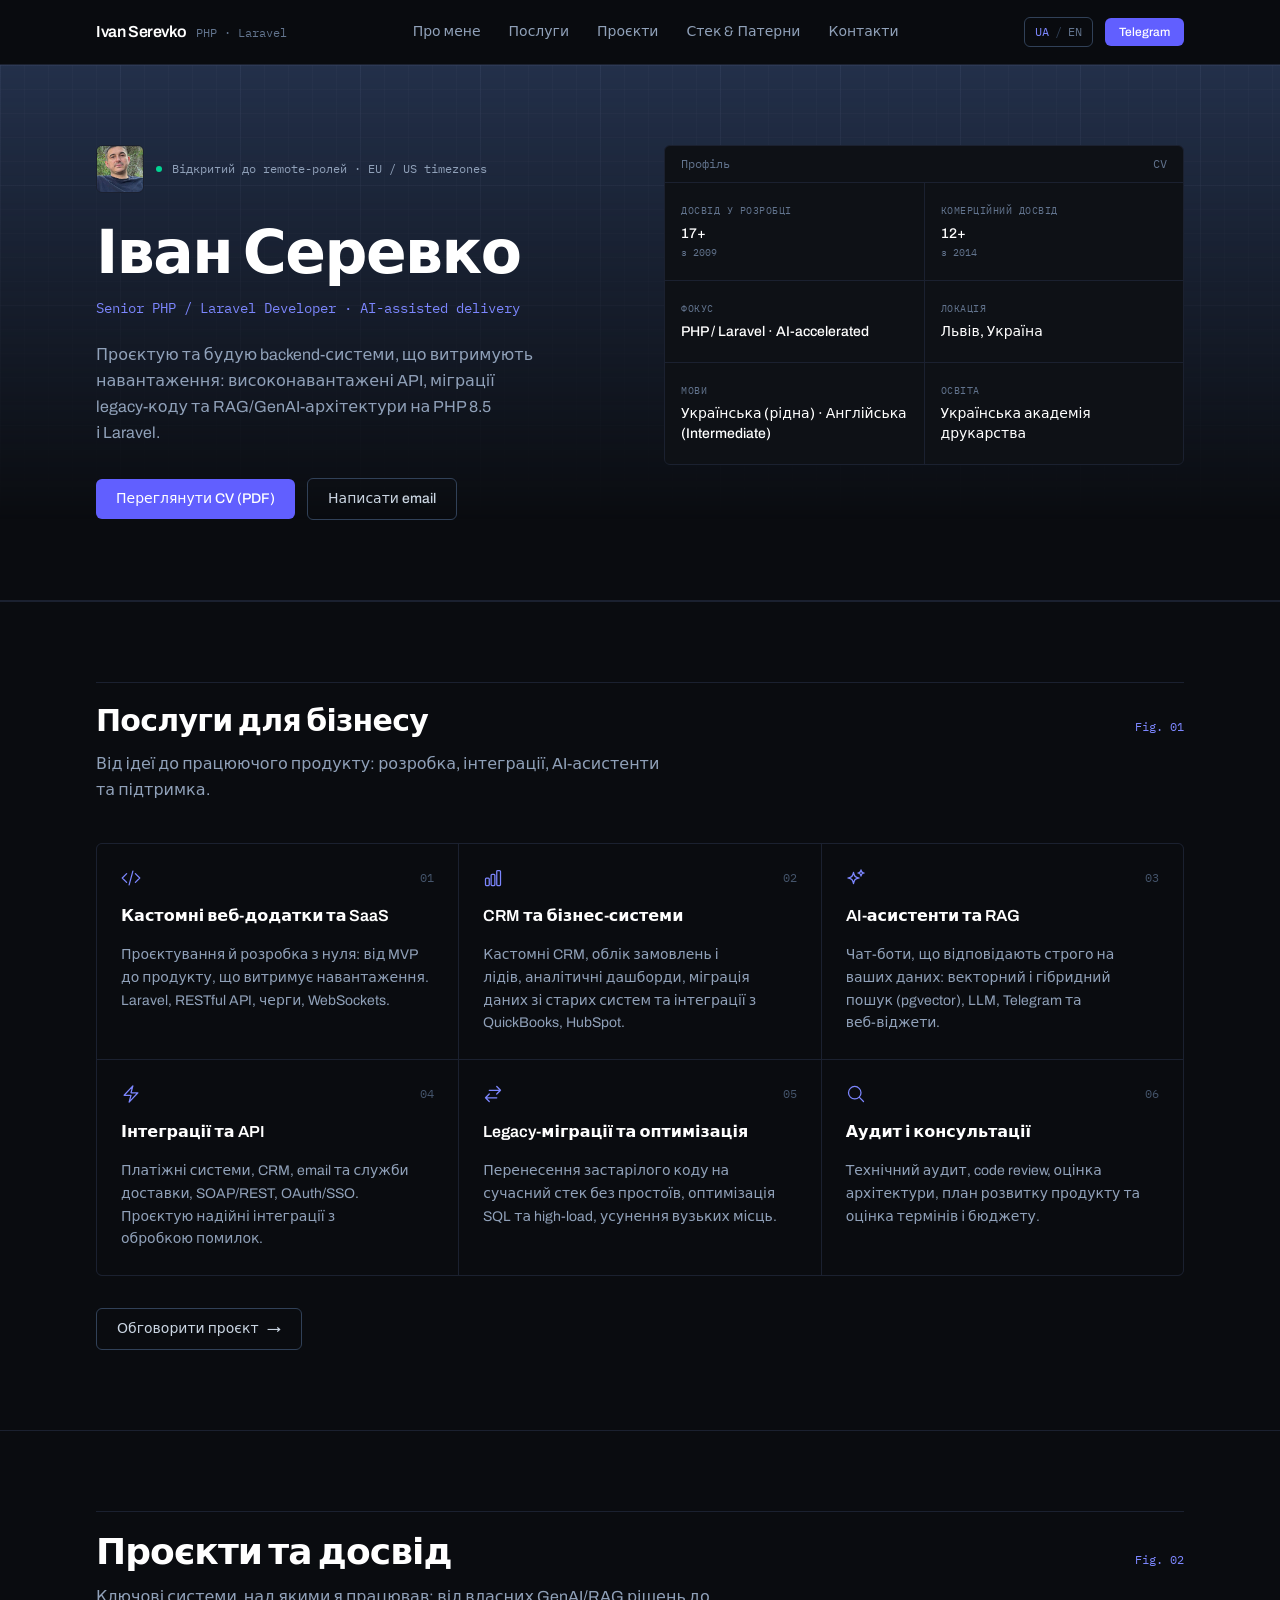
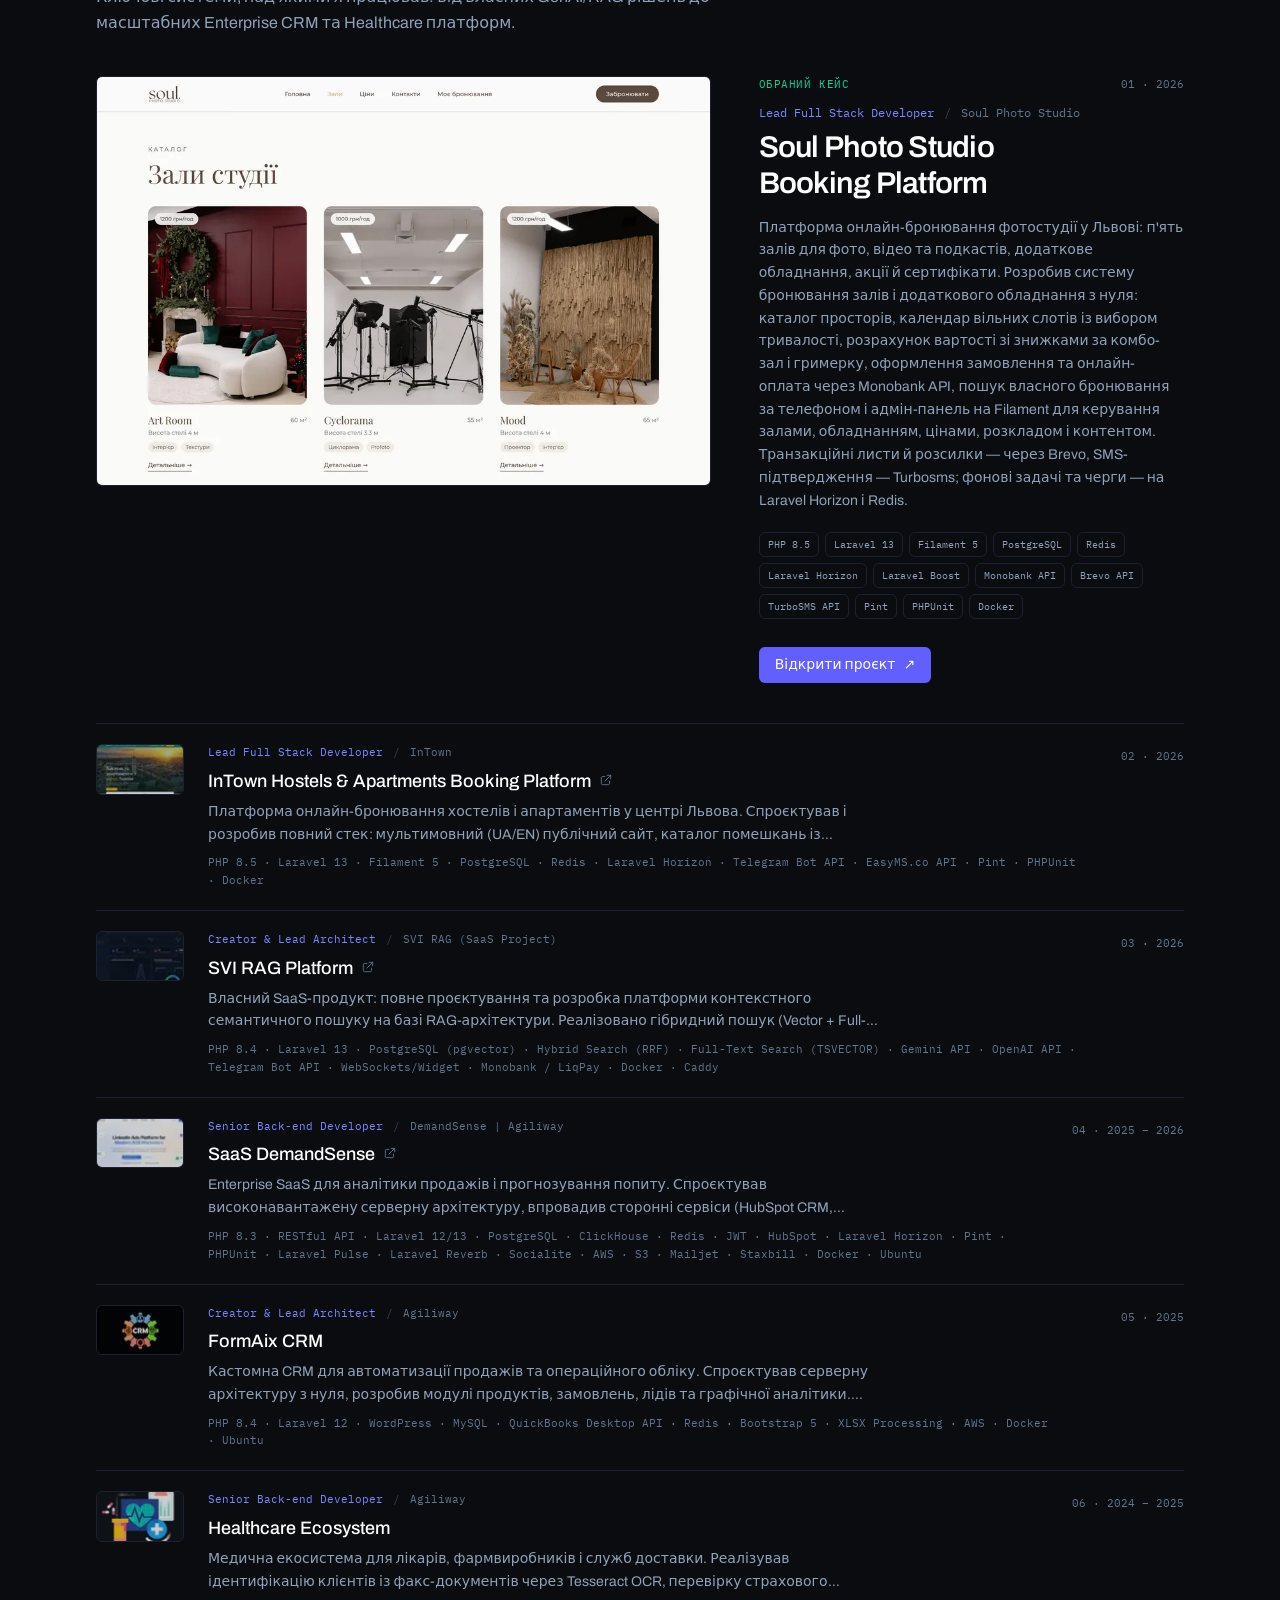
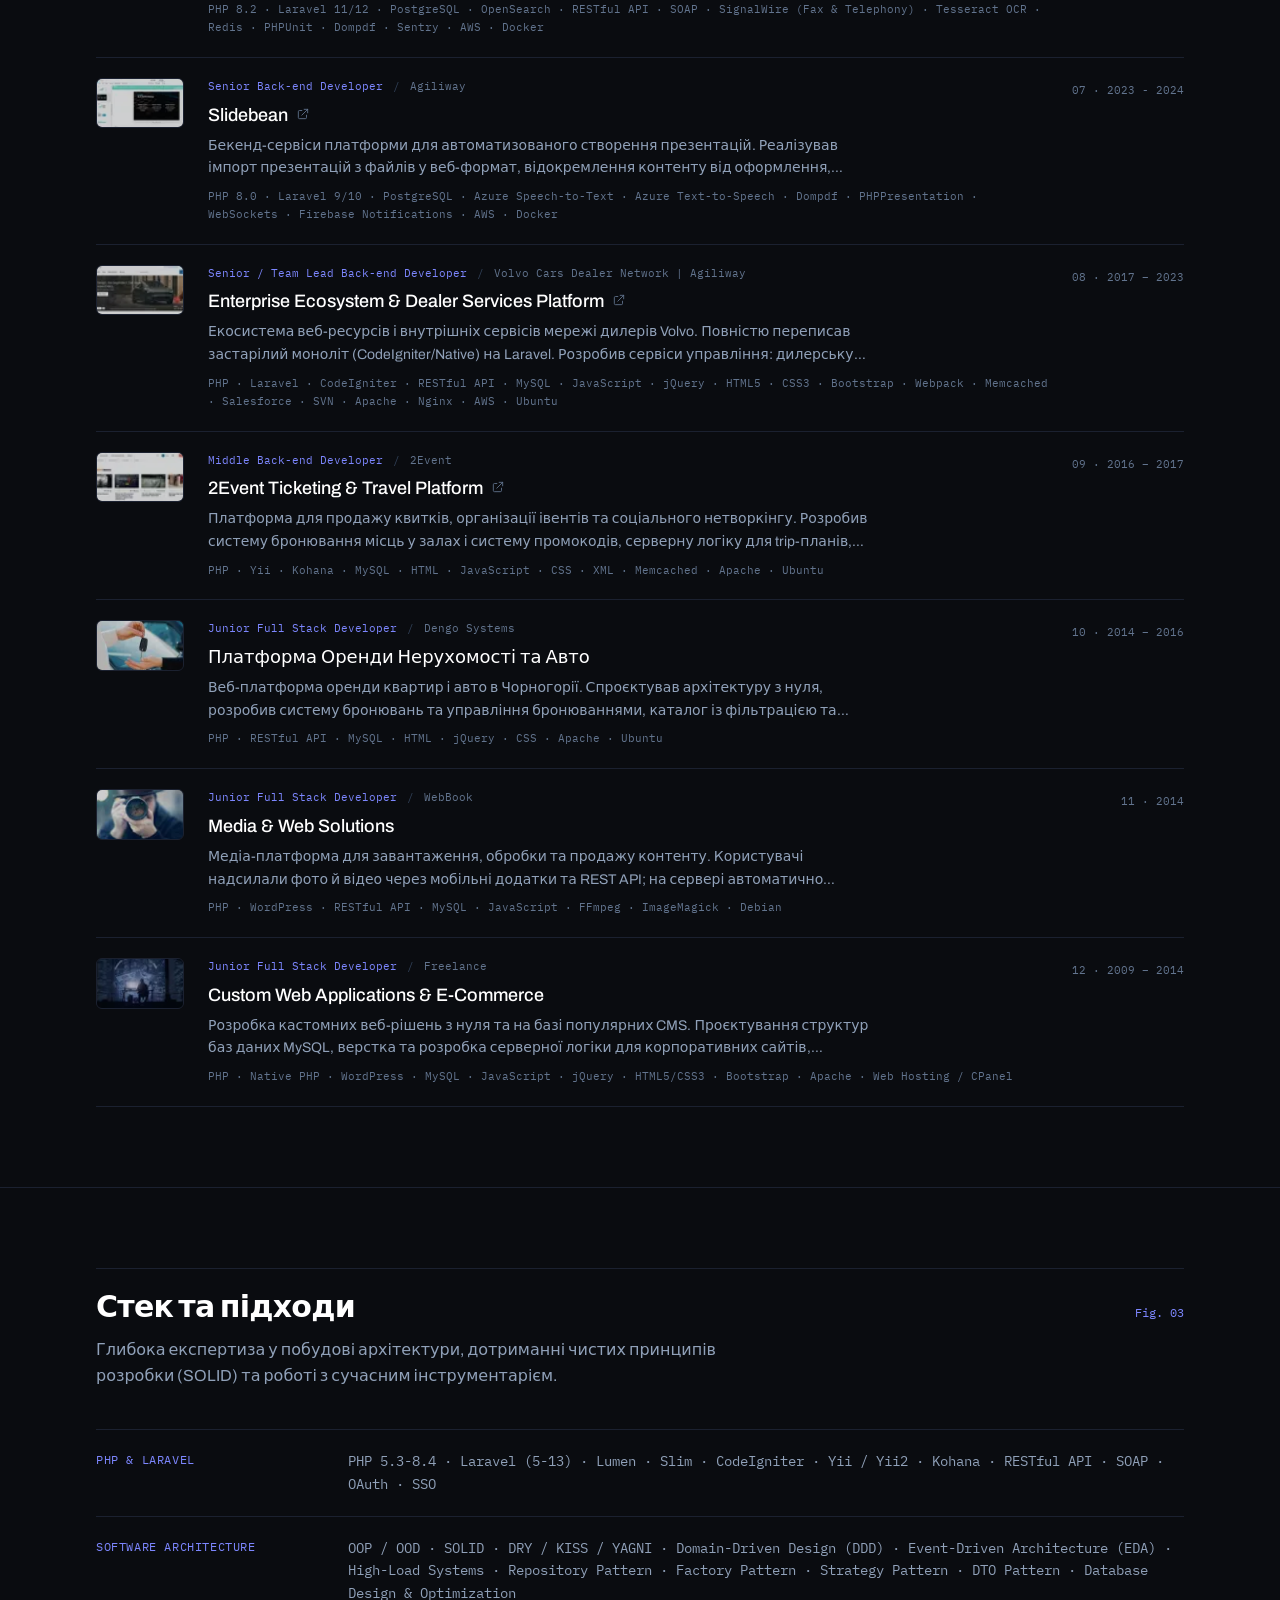
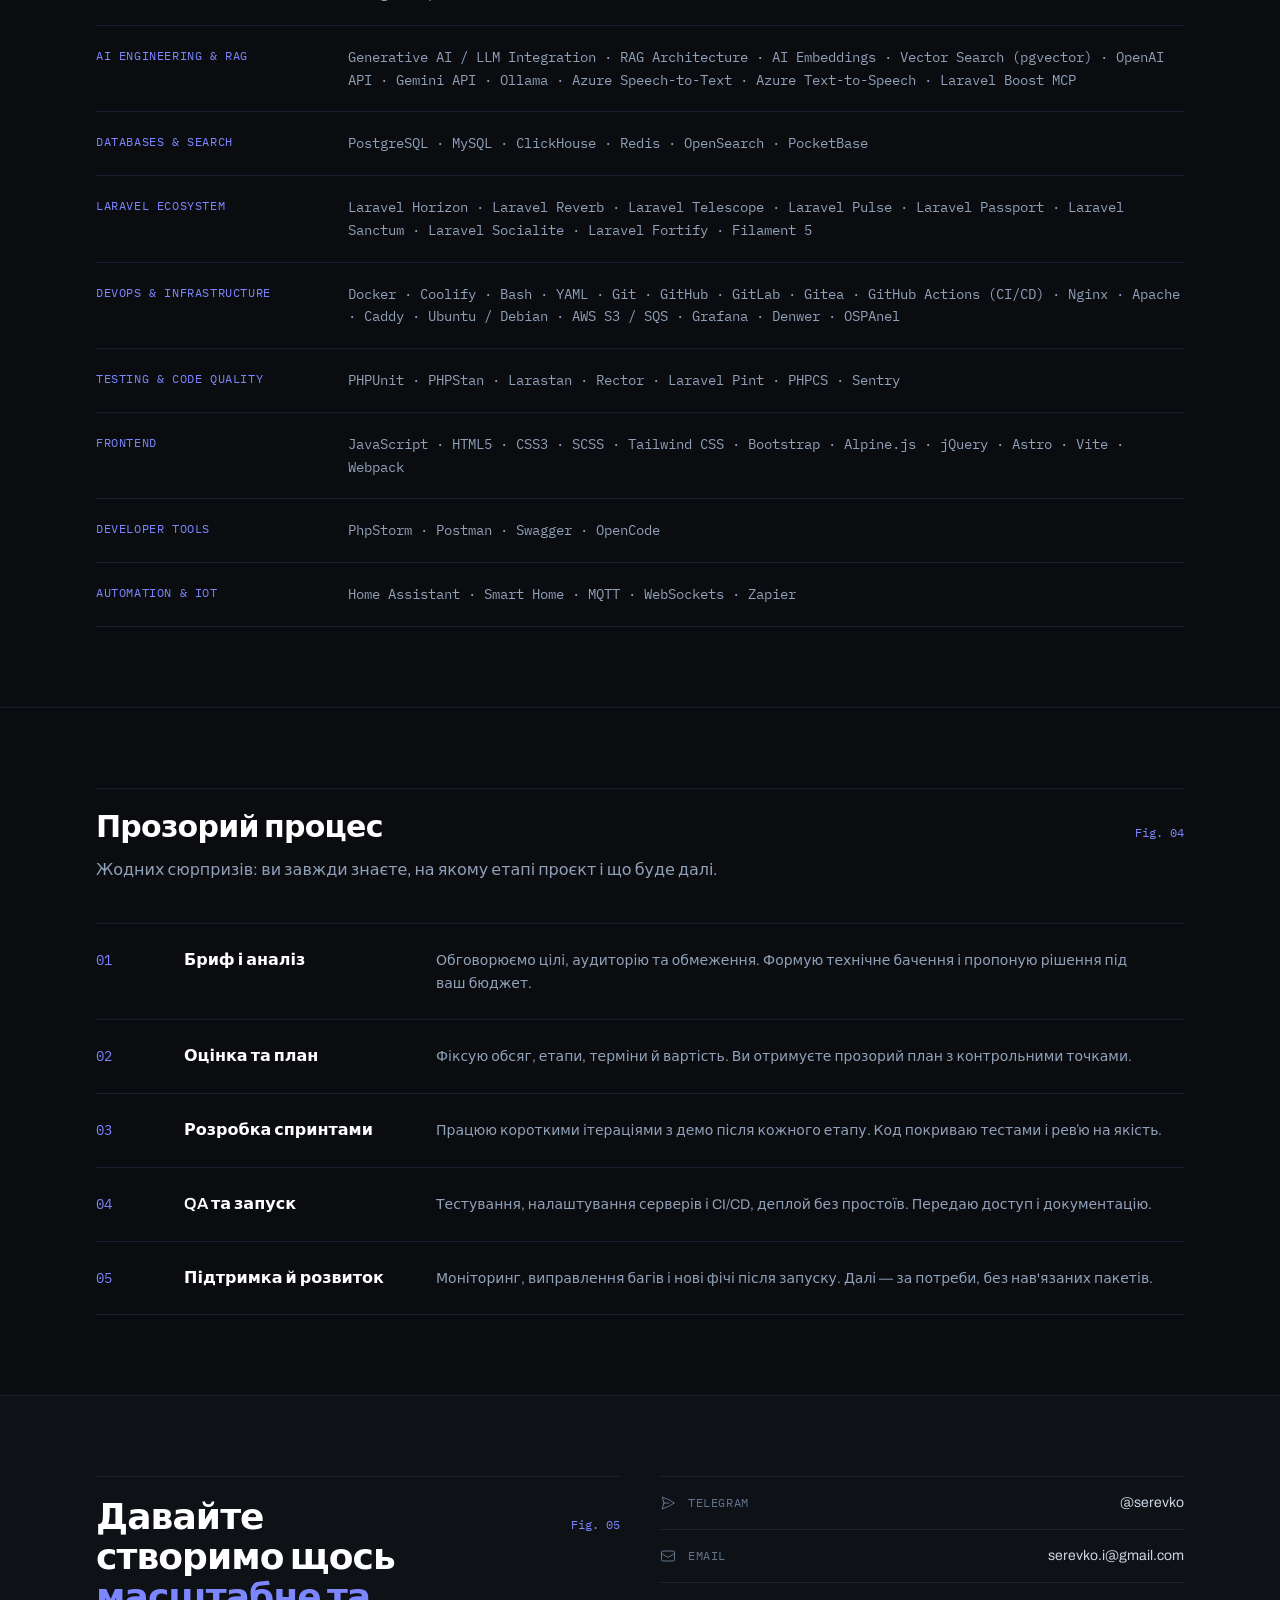
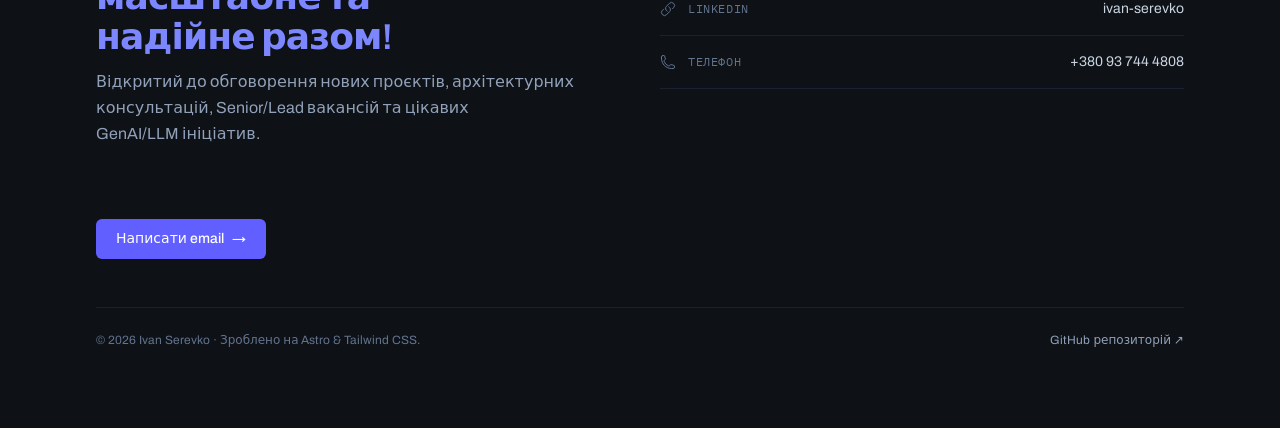
==== commit 62a4a178: "Deploying to master from @ IvanSerevko/my-portfolio-source@b71e56628ae4e1cdb83ed54c9522fb05346a28f8 " ====
--- a/index.html
+++ b/index.html
@@ -35,4 +35,4 @@
   window.addEventListener("resize", () => {
     if (window.innerWidth >= 1024) setOpen(false, { focus: false });
   });
-</script><main class="flex-grow"><section id="about" class="relative scroll-mt-16 overflow-hidden border-b border-line"><div class="pointer-events-none absolute inset-0 bg-blueprint [mask-image:linear-gradient(to_bottom,black,transparent_85%)]" aria-hidden="true"></div><div class="relative mx-auto max-w-6xl px-4 py-14 sm:px-6 md:py-20 lg:px-8"><div class="grid items-start gap-10 lg:grid-cols-12 lg:gap-12"><div class="flex flex-col lg:col-span-6"><div class="flex items-center gap-3"><img src="/images/photo.jpg" alt="Іван Серевко" width="80" height="80" loading="eager" class="size-12 shrink-0 rounded-md border border-line object-cover"><p class="flex items-center gap-2.5 font-mono text-xs text-slate-400"><span class="size-1.5 rounded-full bg-emerald-400"></span>Відкритий до remote-ролей · EU / US timezones</p></div><h1 class="mt-8 text-5xl font-semibold leading-[0.95] tracking-tight text-white sm:text-6xl">Іван Серевко</h1><p class="mt-4 font-mono text-sm text-indigo-400">Senior PHP / Laravel Developer · AI-assisted delivery</p><p class="mt-6 max-w-md text-base leading-relaxed text-slate-400">Проєктую та будую backend-системи, що витримують навантаження: високонавантажені API, міграції legacy-коду та RAG/GenAI-архітектури на PHP 8.5 і Laravel.</p><div class="mt-8 flex flex-wrap items-center gap-3"><a href="/cv" class="rounded-md bg-indigo-500 px-5 py-2.5 text-sm font-medium text-white transition-colors hover:bg-indigo-400 focus-visible:outline-none focus-visible:ring-2 focus-visible:ring-indigo-400 focus-visible:ring-offset-2 focus-visible:ring-offset-ink">Переглянути CV (PDF)</a><a href="mailto:serevko.i@gmail.com" class="rounded-md border border-slate-700 px-5 py-2.5 text-sm font-medium text-slate-300 transition-colors hover:border-slate-500 hover:text-white focus-visible:outline-none focus-visible:ring-2 focus-visible:ring-indigo-400 focus-visible:ring-offset-2 focus-visible:ring-offset-ink">Написати email</a></div></div><div class="lg:col-span-6"><div class="overflow-hidden rounded-md border border-line bg-surface"><div class="flex items-center justify-between border-b border-line px-4 py-2.5 font-mono text-xs text-slate-500"><span>Профіль</span><span>CV</span></div><dl class="grid grid-cols-2 gap-px bg-line"><div class="bg-surface px-4 py-5"><dt class="font-mono text-[10px] uppercase tracking-wider text-slate-500">Досвід у розробці</dt><dd class="mt-1.5 text-sm font-medium text-white">17+<span class="mt-0.5 block font-mono text-[10px] font-normal text-slate-500">з 2009</span></dd></div><div class="bg-surface px-4 py-5"><dt class="font-mono text-[10px] uppercase tracking-wider text-slate-500">Комерційний досвід</dt><dd class="mt-1.5 text-sm font-medium text-white">12+<span class="mt-0.5 block font-mono text-[10px] font-normal text-slate-500">з 2014</span></dd></div><div class="bg-surface px-4 py-5"><dt class="font-mono text-[10px] uppercase tracking-wider text-slate-500">Фокус</dt><dd class="mt-1.5 text-sm font-medium text-white">PHP / Laravel · AI-accelerated</dd></div><div class="bg-surface px-4 py-5"><dt class="font-mono text-[10px] uppercase tracking-wider text-slate-500">Локація</dt><dd class="mt-1.5 text-sm font-medium text-white">Львів, Україна</dd></div><div class="bg-surface px-4 py-5"><dt class="font-mono text-[10px] uppercase tracking-wider text-slate-500">Мови</dt><dd class="mt-1.5 text-sm font-medium text-white">Українська (рідна) · Англійська (Intermediate)</dd></div><div class="bg-surface px-4 py-5"><dt class="font-mono text-[10px] uppercase tracking-wider text-slate-500">Освіта</dt><dd class="mt-1.5 text-sm font-medium text-white">Українська академія друкарства</dd></div></dl></div></div></div></div></section><section id="services" class="scroll-mt-16 border-t border-line py-14 md:py-20"><div class="max-w-6xl mx-auto px-4 sm:px-6 lg:px-8"><header class="mb-10"><div class="flex items-baseline justify-between gap-4 border-t border-line pt-5"><h2 class="font-semibold tracking-tight text-white text-2xl sm:text-3xl">Послуги для бізнесу</h2><span class="shrink-0 font-mono text-xs text-indigo-400">Fig. 01</span></div><p class="mt-3 max-w-2xl leading-relaxed text-slate-400">Від ідеї до працюючого продукту: розробка, інтеграції, AI-асистенти та підтримка.</p></header><div class="grid grid-cols-1 gap-px overflow-hidden rounded-md border border-line bg-line sm:grid-cols-2 lg:grid-cols-3"><a href="#contacts" class="group flex flex-col gap-4 bg-ink p-6 transition-colors hover:bg-surface focus-visible:outline-none focus-visible:ring-2 focus-visible:ring-inset focus-visible:ring-indigo-400"><div class="flex items-center justify-between"><svg class="size-5 text-indigo-400" fill="none" stroke="currentColor" viewBox="0 0 24 24" stroke-width="1.5" stroke-linecap="round" stroke-linejoin="round" aria-hidden="true"><path d="M17.25 6.75 22.5 12l-5.25 5.25m-10.5 0L1.5 12l5.25-5.25m7.5-3-4.5 16.5"></path></svg><span class="font-mono text-xs text-slate-600">01</span></div><h3 class="text-base font-semibold text-white transition-colors group-hover:text-indigo-300">Кастомні веб-додатки та SaaS</h3><p class="text-sm leading-relaxed text-slate-400">Проєктування й розробка з нуля: від MVP до продукту, що витримує навантаження. Laravel, RESTful API, черги, WebSockets.</p></a><a href="#contacts" class="group flex flex-col gap-4 bg-ink p-6 transition-colors hover:bg-surface focus-visible:outline-none focus-visible:ring-2 focus-visible:ring-inset focus-visible:ring-indigo-400"><div class="flex items-center justify-between"><svg class="size-5 text-indigo-400" fill="none" stroke="currentColor" viewBox="0 0 24 24" stroke-width="1.5" stroke-linecap="round" stroke-linejoin="round" aria-hidden="true"><path d="M3 13.125C3 12.504 3.504 12 4.125 12h2.25c.621 0 1.125.504 1.125 1.125v6.75C7.5 20.496 6.996 21 6.375 21h-2.25A1.125 1.125 0 0 1 3 19.875v-6.75ZM9.75 8.625c0-.621.504-1.125 1.125-1.125h2.25c.621 0 1.125.504 1.125 1.125v11.25c0 .621-.504 1.125-1.125 1.125h-2.25a1.125 1.125 0 0 1-1.125-1.125V8.625ZM16.5 4.125c0-.621.504-1.125 1.125-1.125h2.25C20.496 3 21 3.504 21 4.125v15.75c0 .621-.504 1.125-1.125 1.125h-2.25a1.125 1.125 0 0 1-1.125-1.125V4.125Z"></path></svg><span class="font-mono text-xs text-slate-600">02</span></div><h3 class="text-base font-semibold text-white transition-colors group-hover:text-indigo-300">CRM та бізнес-системи</h3><p class="text-sm leading-relaxed text-slate-400">Кастомні CRM, облік замовлень і лідів, аналітичні дашборди, міграція даних зі старих систем та інтеграції з QuickBooks, HubSpot.</p></a><a href="#contacts" class="group flex flex-col gap-4 bg-ink p-6 transition-colors hover:bg-surface focus-visible:outline-none focus-visible:ring-2 focus-visible:ring-inset focus-visible:ring-indigo-400"><div class="flex items-center justify-between"><svg class="size-5 text-indigo-400" fill="none" stroke="currentColor" viewBox="0 0 24 24" stroke-width="1.5" stroke-linecap="round" stroke-linejoin="round" aria-hidden="true"><path d="M9.813 15.904 9 18.75l-.813-2.846a4.5 4.5 0 0 0-3.09-3.09L2.25 12l2.846-.813a4.5 4.5 0 0 0 3.09-3.09L9 5.25l.813 2.846a4.5 4.5 0 0 0 3.09 3.09L15.75 12l-2.846.813a4.5 4.5 0 0 0-3.09 3.09ZM18.259 8.715 18 9.75l-.259-1.035a3.375 3.375 0 0 0-2.455-2.456L14.25 6l1.036-.259a3.375 3.375 0 0 0 2.455-2.456L18 2.25l.259 1.035a3.375 3.375 0 0 0 2.456 2.456L21.75 6l-1.035.259a3.375 3.375 0 0 0-2.456 2.456Z"></path></svg><span class="font-mono text-xs text-slate-600">03</span></div><h3 class="text-base font-semibold text-white transition-colors group-hover:text-indigo-300">AI-асистенти та RAG</h3><p class="text-sm leading-relaxed text-slate-400">Чат-боти, що відповідають строго на ваших даних: векторний і гібридний пошук (pgvector), LLM, Telegram та веб-віджети.</p></a><a href="#contacts" class="group flex flex-col gap-4 bg-ink p-6 transition-colors hover:bg-surface focus-visible:outline-none focus-visible:ring-2 focus-visible:ring-inset focus-visible:ring-indigo-400"><div class="flex items-center justify-between"><svg class="size-5 text-indigo-400" fill="none" stroke="currentColor" viewBox="0 0 24 24" stroke-width="1.5" stroke-linecap="round" stroke-linejoin="round" aria-hidden="true"><path d="m3.75 13.5 10.5-11.25L12 10.5h8.25L9.75 21.75 12 13.5H3.75Z"></path></svg><span class="font-mono text-xs text-slate-600">04</span></div><h3 class="text-base font-semibold text-white transition-colors group-hover:text-indigo-300">Інтеграції та API</h3><p class="text-sm leading-relaxed text-slate-400">Платіжні системи, CRM, email та служби доставки, SOAP/REST, OAuth/SSO. Проєктую надійні інтеграції з обробкою помилок.</p></a><a href="#contacts" class="group flex flex-col gap-4 bg-ink p-6 transition-colors hover:bg-surface focus-visible:outline-none focus-visible:ring-2 focus-visible:ring-inset focus-visible:ring-indigo-400"><div class="flex items-center justify-between"><svg class="size-5 text-indigo-400" fill="none" stroke="currentColor" viewBox="0 0 24 24" stroke-width="1.5" stroke-linecap="round" stroke-linejoin="round" aria-hidden="true"><path d="M7.5 21 3 16.5m0 0L7.5 12M3 16.5h13.5m0-13.5L21 7.5m0 0L16.5 12M21 7.5H7.5"></path></svg><span class="font-mono text-xs text-slate-600">05</span></div><h3 class="text-base font-semibold text-white transition-colors group-hover:text-indigo-300">Legacy-міграції та оптимізація</h3><p class="text-sm leading-relaxed text-slate-400">Перенесення застарілого коду на сучасний стек без простоїв, оптимізація SQL та high-load, усунення вузьких місць.</p></a><a href="#contacts" class="group flex flex-col gap-4 bg-ink p-6 transition-colors hover:bg-surface focus-visible:outline-none focus-visible:ring-2 focus-visible:ring-inset focus-visible:ring-indigo-400"><div class="flex items-center justify-between"><svg class="size-5 text-indigo-400" fill="none" stroke="currentColor" viewBox="0 0 24 24" stroke-width="1.5" stroke-linecap="round" stroke-linejoin="round" aria-hidden="true"><path d="m21 21-5.197-5.197m0 0A7.5 7.5 0 1 0 5.196 5.196a7.5 7.5 0 0 0 10.607 10.607Z"></path></svg><span class="font-mono text-xs text-slate-600">06</span></div><h3 class="text-base font-semibold text-white transition-colors group-hover:text-indigo-300">Аудит і консультації</h3><p class="text-sm leading-relaxed text-slate-400">Технічний аудит, code review, оцінка архітектури, план розвитку продукту та оцінка термінів і бюджету.</p></a></div><div class="mt-8"><a href="#contacts" class="inline-flex items-center gap-2 rounded-md border border-slate-700 px-5 py-2.5 text-sm font-medium text-slate-300 transition-colors hover:border-slate-500 hover:text-white focus-visible:outline-none focus-visible:ring-2 focus-visible:ring-indigo-400 focus-visible:ring-offset-2 focus-visible:ring-offset-ink">Обговорити проєкт<span aria-hidden="true">→</span></a></div></div></section><section id="projects" class="scroll-mt-16 border-t border-line py-14 md:py-20"><div class="max-w-6xl mx-auto px-4 sm:px-6 lg:px-8"><header class="mb-10"><div class="flex items-baseline justify-between gap-4 border-t border-line pt-5"><h2 class="font-semibold tracking-tight text-white text-3xl sm:text-4xl">Проєкти та досвід</h2><span class="shrink-0 font-mono text-xs text-indigo-400">Fig. 02</span></div><p class="mt-3 max-w-2xl leading-relaxed text-slate-400">Ключові системи, над якими я працював: від власних GenAI/RAG рішень до масштабних Enterprise CRM та Healthcare платформ.</p></header><article class="grid gap-8 border-b border-line pb-10 lg:grid-cols-12 lg:gap-12"><div class="lg:col-span-7"><div class="overflow-hidden rounded-md border border-line bg-surface"><img src="/_astro/intown.281BMi44_1qWtXo.webp" srcset="/_astro/intown.281BMi44_13TNdF.webp 480w, /_astro/intown.281BMi44_Z18Whui.webp 960w, /_astro/intown.281BMi44_1qWtXo.webp 1440w" alt="InTown Hostels &amp; Apartments Booking Platform" sizes="(min-width: 1024px) 620px, 100vw" loading="lazy" decoding="async" width="1440" height="900" class="h-auto w-full"></div></div><div class="flex flex-col lg:col-span-5"><div class="flex items-baseline justify-between gap-4"><p class="font-mono text-[11px] uppercase tracking-wider text-emerald-400">Обраний кейс</p><span class="font-mono text-[11px] text-slate-500">01 · 2026</span></div><div class="mt-3 flex flex-wrap items-baseline gap-x-2.5 gap-y-1 font-mono text-xs"><span class="text-indigo-400">Lead Full Stack Developer</span><span class="text-slate-700" aria-hidden="true">/</span><span class="text-slate-500">InTown</span></div><h3 class="mt-2 text-2xl font-semibold tracking-tight text-white sm:text-3xl">InTown Hostels &amp; Apartments Booking Platform</h3><p class="mt-4 max-w-xl text-sm leading-relaxed text-slate-400">Платформа онлайн-бронювання хостелів і апартаментів у центрі Львова. Спроєктував і розробив повний стек: мультимовний (UA/EN) публічний сайт, каталог помешкань із фільтрами, актуальний календар вільних дат і цін, пряме бронювання без комісій та адмін-панель на Filament. Інтегрував EasyMS.co для синхронізації бронювань і заявок, а через Telegram-бот можна шукати вільне житло та робити бронювання.</p><ul class="mt-5 flex flex-wrap gap-1.5"><li class="rounded-md border border-line px-2 py-1 font-mono text-[10px] text-slate-400">PHP 8.5</li><li class="rounded-md border border-line px-2 py-1 font-mono text-[10px] text-slate-400">Laravel 13</li><li class="rounded-md border border-line px-2 py-1 font-mono text-[10px] text-slate-400">Filament 5</li><li class="rounded-md border border-line px-2 py-1 font-mono text-[10px] text-slate-400">PostgreSQL</li><li class="rounded-md border border-line px-2 py-1 font-mono text-[10px] text-slate-400">Redis</li><li class="rounded-md border border-line px-2 py-1 font-mono text-[10px] text-slate-400">Laravel Horizon</li><li class="rounded-md border border-line px-2 py-1 font-mono text-[10px] text-slate-400">Telegram Bot API</li><li class="rounded-md border border-line px-2 py-1 font-mono text-[10px] text-slate-400">EasyMS.co API</li><li class="rounded-md border border-line px-2 py-1 font-mono text-[10px] text-slate-400">Pint</li><li class="rounded-md border border-line px-2 py-1 font-mono text-[10px] text-slate-400">PHPUnit</li><li class="rounded-md border border-line px-2 py-1 font-mono text-[10px] text-slate-400">Docker</li></ul><a href="https://intown.lviv.ua" target="_blank" rel="noopener noreferrer" class="mt-7 inline-flex w-fit items-center gap-2 rounded-md bg-indigo-500 px-4 py-2 text-sm font-medium text-white transition-colors hover:bg-indigo-400 focus-visible:outline-none focus-visible:ring-2 focus-visible:ring-indigo-400 focus-visible:ring-offset-2 focus-visible:ring-offset-ink">Відкрити проєкт<span aria-hidden="true">↗</span></a></div></article><div><article class="group grid grid-cols-[64px_1fr] items-start gap-4 border-b border-line py-5 sm:grid-cols-[88px_1fr_auto] sm:gap-6"><div class="overflow-hidden rounded-md border border-line bg-surface"><img src="/_astro/svi-rag.DTwhApH8_Z1wnXw2.webp" srcset="/_astro/svi-rag.DTwhApH8_Z1sRmd9.webp 88w, /_astro/svi-rag.DTwhApH8_ZEmUVM.webp 176w" alt="SVI RAG Platform" sizes="88px" loading="lazy" decoding="async" width="1882" height="823" class="aspect-video w-full object-cover opacity-80 transition-opacity group-hover:opacity-100"></div><div class="min-w-0"><div class="flex flex-wrap items-baseline gap-x-2.5 gap-y-1 font-mono text-[11px]"><span class="text-indigo-400">Creator &amp; Lead Architect</span><span class="text-slate-700" aria-hidden="true">/</span><span class="text-slate-500">SVI RAG (SaaS Project)</span></div><h3 class="mt-1.5 flex items-baseline gap-2 text-base font-medium text-white transition-colors group-hover:text-indigo-300 sm:text-lg">SVI RAG Platform<a href="https://svi-rag.tech" target="_blank" rel="noopener noreferrer" class="shrink-0 text-slate-500 transition-colors hover:text-indigo-400 focus-visible:outline-none focus-visible:ring-2 focus-visible:ring-indigo-400 focus-visible:ring-offset-2 focus-visible:ring-offset-ink" aria-label="Відкрити проєкт: SVI RAG Platform"><svg class="size-3.5" fill="none" stroke="currentColor" viewBox="0 0 24 24" stroke-width="1.5" stroke-linecap="round" stroke-linejoin="round" aria-hidden="true"><path d="M10 6H6a2 2 0 0 0-2 2v10a2 2 0 0 0 2 2h10a2 2 0 0 0 2-2v-4M14 4h6m0 0v6m0-6L10 14"></path></svg></a></h3><p class="mt-1.5 line-clamp-2 max-w-2xl text-sm leading-relaxed text-slate-400">Власний SaaS-продукт: повне проєктування та розробка платформи контекстного семантичного пошуку на базі RAG-архітектури. Реалізовано гібридний пошук (Vector + Full-Text) за алгоритмом Reciprocal Rank Fusion (RRF), вбудований чат-віджет і Telegram-бота, генерацію відповідей строго на наданому контексті та збереження історії листування клієнтів.</p><p class="mt-2 font-mono text-[11px] leading-relaxed text-slate-500">PHP 8.4 · Laravel 13 · PostgreSQL (pgvector) · Hybrid Search (RRF) · Full-Text Search (TSVECTOR) · Gemini API · OpenAI API · Telegram Bot API · WebSockets/Widget · Monobank / LiqPay · Docker · Caddy</p></div><span class="hidden pt-1 font-mono text-[11px] text-slate-500 sm:block">02 · 2026</span></article><article class="group grid grid-cols-[64px_1fr] items-start gap-4 border-b border-line py-5 sm:grid-cols-[88px_1fr_auto] sm:gap-6"><div class="overflow-hidden rounded-md border border-line bg-surface"><img src="/_astro/demand-sense.VbViHZeu_ZHliK1.webp" srcset="/_astro/demand-sense.VbViHZeu_Zau2FG.webp 88w, /_astro/demand-sense.VbViHZeu_Z7O5Rn.webp 176w" alt="SaaS DemandSense" sizes="88px" loading="lazy" decoding="async" width="1652" height="730" class="aspect-video w-full object-cover opacity-80 transition-opacity group-hover:opacity-100"></div><div class="min-w-0"><div class="flex flex-wrap items-baseline gap-x-2.5 gap-y-1 font-mono text-[11px]"><span class="text-indigo-400">Senior Back-end Developer</span><span class="text-slate-700" aria-hidden="true">/</span><span class="text-slate-500">DemandSense | Agiliway</span></div><h3 class="mt-1.5 flex items-baseline gap-2 text-base font-medium text-white transition-colors group-hover:text-indigo-300 sm:text-lg">SaaS DemandSense<a href="https://demandsense.com" target="_blank" rel="noopener noreferrer" class="shrink-0 text-slate-500 transition-colors hover:text-indigo-400 focus-visible:outline-none focus-visible:ring-2 focus-visible:ring-indigo-400 focus-visible:ring-offset-2 focus-visible:ring-offset-ink" aria-label="Відкрити проєкт: SaaS DemandSense"><svg class="size-3.5" fill="none" stroke="currentColor" viewBox="0 0 24 24" stroke-width="1.5" stroke-linecap="round" stroke-linejoin="round" aria-hidden="true"><path d="M10 6H6a2 2 0 0 0-2 2v10a2 2 0 0 0 2 2h10a2 2 0 0 0 2-2v-4M14 4h6m0 0v6m0-6L10 14"></path></svg></a></h3><p class="mt-1.5 line-clamp-2 max-w-2xl text-sm leading-relaxed text-slate-400">Enterprise SaaS для аналітики продажів і прогнозування попиту. Спроєктував високонавантажену серверну архітектуру, впровадив сторонні сервіси (HubSpot CRM, Mailjet), побудував систему підписок на базі Staxbill, оптимізував аналітичні запити до ClickHouse/PostgreSQL та налаштував асинхронні черги й WebSocket-сповіщення в реальному часі.</p><p class="mt-2 font-mono text-[11px] leading-relaxed text-slate-500">PHP 8.3 · RESTful API · Laravel 12/13 · PostgreSQL · ClickHouse · Redis · JWT · HubSpot · Laravel Horizon · Pint · PHPUnit · Laravel Pulse · Laravel Reverb · Socialite · AWS · S3 · Mailjet · Staxbill · Docker · Ubuntu</p></div><span class="hidden pt-1 font-mono text-[11px] text-slate-500 sm:block">03 · 2025 – 2026</span></article><article class="group grid grid-cols-[64px_1fr] items-start gap-4 border-b border-line py-5 sm:grid-cols-[88px_1fr_auto] sm:gap-6"><div class="overflow-hidden rounded-md border border-line bg-surface"><img src="/_astro/crm.3fdKD5TY_Z2jErVh.webp" srcset="/_astro/crm.3fdKD5TY_F0D0s.webp 88w, /_astro/crm.3fdKD5TY_2fIOng.webp 176w" alt="FormAix CRM" sizes="88px" loading="lazy" decoding="async" width="780" height="456" class="aspect-video w-full object-cover opacity-80 transition-opacity group-hover:opacity-100"></div><div class="min-w-0"><div class="flex flex-wrap items-baseline gap-x-2.5 gap-y-1 font-mono text-[11px]"><span class="text-indigo-400">Creator &amp; Lead Architect</span><span class="text-slate-700" aria-hidden="true">/</span><span class="text-slate-500">Agiliway</span></div><h3 class="mt-1.5 flex items-baseline gap-2 text-base font-medium text-white transition-colors group-hover:text-indigo-300 sm:text-lg">FormAix CRM</h3><p class="mt-1.5 line-clamp-2 max-w-2xl text-sm leading-relaxed text-slate-400">Кастомна CRM для автоматизації продажів та операційного обліку. Спроєктував серверну архітектуру з нуля, розробив модулі продуктів, замовлень, лідів та графічної аналітики. Реалізував мапінг і міграцію даних з MySQL, двох сайтів WordPress і файлових баз (XLSX) у CRM, а також двосторонню інтеграцію з QuickBooks Desktop.</p><p class="mt-2 font-mono text-[11px] leading-relaxed text-slate-500">PHP 8.4 · Laravel 12 · WordPress · MySQL · QuickBooks Desktop API · Redis · Bootstrap 5 · XLSX Processing · AWS · Docker · Ubuntu</p></div><span class="hidden pt-1 font-mono text-[11px] text-slate-500 sm:block">04 · 2025</span></article><article class="group grid grid-cols-[64px_1fr] items-start gap-4 border-b border-line py-5 sm:grid-cols-[88px_1fr_auto] sm:gap-6"><div class="overflow-hidden rounded-md border border-line bg-surface"><img src="/_astro/healthcare.Cy23lw26_ZjPmPi.webp" srcset="/_astro/healthcare.Cy23lw26_DEKOq.webp 88w, /_astro/healthcare.Cy23lw26_nda87.webp 176w" alt="Healthcare Ecosystem" sizes="88px" loading="lazy" decoding="async" width="1217" height="816" class="aspect-video w-full object-cover opacity-80 transition-opacity group-hover:opacity-100"></div><div class="min-w-0"><div class="flex flex-wrap items-baseline gap-x-2.5 gap-y-1 font-mono text-[11px]"><span class="text-indigo-400">Senior Back-end Developer</span><span class="text-slate-700" aria-hidden="true">/</span><span class="text-slate-500">Agiliway</span></div><h3 class="mt-1.5 flex items-baseline gap-2 text-base font-medium text-white transition-colors group-hover:text-indigo-300 sm:text-lg">Healthcare Ecosystem</h3><p class="mt-1.5 line-clamp-2 max-w-2xl text-sm leading-relaxed text-slate-400">Медична екосистема для лікарів, фармвиробників і служб доставки. Реалізував ідентифікацію клієнтів із факс-документів через Tesseract OCR, перевірку страхового покриття (Insurance Eligibility) одразу через кілька сервісів, анонімізацію баз даних, обробку замовлень препаратів та інтеграцію з SignalWire для факсів і голосових сповіщень.</p><p class="mt-2 font-mono text-[11px] leading-relaxed text-slate-500">PHP 8.2 · Laravel 11/12 · PostgreSQL · OpenSearch · RESTful API · SOAP · SignalWire (Fax &amp; Telephony) · Tesseract OCR · Redis · PHPUnit · Dompdf · Sentry · AWS · Docker</p></div><span class="hidden pt-1 font-mono text-[11px] text-slate-500 sm:block">05 · 2024 – 2025</span></article><article class="group grid grid-cols-[64px_1fr] items-start gap-4 border-b border-line py-5 sm:grid-cols-[88px_1fr_auto] sm:gap-6"><div class="overflow-hidden rounded-md border border-line bg-surface"><img src="/_astro/roi4cio.Ca47dv28_Z1EnQiU.webp" srcset="/_astro/roi4cio.Ca47dv28_Z17UdSd.webp 88w, /_astro/roi4cio.Ca47dv28_2fVPD8.webp 176w" alt="Slidebean" sizes="88px" loading="lazy" decoding="async" width="1160" height="600" class="aspect-video w-full object-cover opacity-80 transition-opacity group-hover:opacity-100"></div><div class="min-w-0"><div class="flex flex-wrap items-baseline gap-x-2.5 gap-y-1 font-mono text-[11px]"><span class="text-indigo-400">Senior Back-end Developer</span><span class="text-slate-700" aria-hidden="true">/</span><span class="text-slate-500">Agiliway</span></div><h3 class="mt-1.5 flex items-baseline gap-2 text-base font-medium text-white transition-colors group-hover:text-indigo-300 sm:text-lg">Slidebean<a href="https://slidebean.com" target="_blank" rel="noopener noreferrer" class="shrink-0 text-slate-500 transition-colors hover:text-indigo-400 focus-visible:outline-none focus-visible:ring-2 focus-visible:ring-indigo-400 focus-visible:ring-offset-2 focus-visible:ring-offset-ink" aria-label="Відкрити проєкт: Slidebean"><svg class="size-3.5" fill="none" stroke="currentColor" viewBox="0 0 24 24" stroke-width="1.5" stroke-linecap="round" stroke-linejoin="round" aria-hidden="true"><path d="M10 6H6a2 2 0 0 0-2 2v10a2 2 0 0 0 2 2h10a2 2 0 0 0 2-2v-4M14 4h6m0 0v6m0-6L10 14"></path></svg></a></h3><p class="mt-1.5 line-clamp-2 max-w-2xl text-sm leading-relaxed text-slate-400">Бекенд-сервіси платформи для автоматизованого створення презентацій. Реалізував імпорт презентацій з файлів у веб-формат, відокремлення контенту від оформлення, онлайн-редагування, генерацію та експорт документів (Dompdf, PHPPresentation), а також AI-синтез і розпізнавання мови (Azure TTS/STT), Firebase-сповіщення та WebSockets.</p><p class="mt-2 font-mono text-[11px] leading-relaxed text-slate-500">PHP 8.0 · Laravel 9/10 · PostgreSQL · Azure Speech-to-Text · Azure Text-to-Speech · Dompdf · PHPPresentation · WebSockets · Firebase Notifications · AWS · Docker</p></div><span class="hidden pt-1 font-mono text-[11px] text-slate-500 sm:block">06 · 2023 - 2024</span></article><article class="group grid grid-cols-[64px_1fr] items-start gap-4 border-b border-line py-5 sm:grid-cols-[88px_1fr_auto] sm:gap-6"><div class="overflow-hidden rounded-md border border-line bg-surface"><img src="/_astro/volvocars.BFpq73rk_Z1gavi5.webp" srcset="/_astro/volvocars.BFpq73rk_RpP0F.webp 88w, /_astro/volvocars.BFpq73rk_Z8LKL1.webp 176w" alt="Enterprise Ecosystem &amp; Dealer Services Platform" sizes="88px" loading="lazy" decoding="async" width="1720" height="806" class="aspect-video w-full object-cover opacity-80 transition-opacity group-hover:opacity-100"></div><div class="min-w-0"><div class="flex flex-wrap items-baseline gap-x-2.5 gap-y-1 font-mono text-[11px]"><span class="text-indigo-400">Senior / Team Lead Back-end Developer</span><span class="text-slate-700" aria-hidden="true">/</span><span class="text-slate-500">Volvo Cars Dealer Network | Agiliway</span></div><h3 class="mt-1.5 flex items-baseline gap-2 text-base font-medium text-white transition-colors group-hover:text-indigo-300 sm:text-lg">Enterprise Ecosystem &amp; Dealer Services Platform<a href="https://www.volvocars-haendler.de/premium-automobile" target="_blank" rel="noopener noreferrer" class="shrink-0 text-slate-500 transition-colors hover:text-indigo-400 focus-visible:outline-none focus-visible:ring-2 focus-visible:ring-indigo-400 focus-visible:ring-offset-2 focus-visible:ring-offset-ink" aria-label="Відкрити проєкт: Enterprise Ecosystem &amp; Dealer Services Platform"><svg class="size-3.5" fill="none" stroke="currentColor" viewBox="0 0 24 24" stroke-width="1.5" stroke-linecap="round" stroke-linejoin="round" aria-hidden="true"><path d="M10 6H6a2 2 0 0 0-2 2v10a2 2 0 0 0 2 2h10a2 2 0 0 0 2-2v-4M14 4h6m0 0v6m0-6L10 14"></path></svg></a></h3><p class="mt-1.5 line-clamp-2 max-w-2xl text-sm leading-relaxed text-slate-400">Екосистема веб-ресурсів і внутрішніх сервісів мережі дилерів Volvo. Повністю переписав застарілий моноліт (CodeIgniter/Native) на Laravel. Розробив сервіси управління: дилерську CRM, облік авто, генератори КП, синхронізацію контенту та віджет бронювання тест-драйву автомобіля.</p><p class="mt-2 font-mono text-[11px] leading-relaxed text-slate-500">PHP · Laravel · CodeIgniter · RESTful API · MySQL · JavaScript · jQuery · HTML5 · CSS3 · Bootstrap · Webpack · Memcached · Salesforce · SVN · Apache · Nginx · AWS · Ubuntu</p></div><span class="hidden pt-1 font-mono text-[11px] text-slate-500 sm:block">07 · 2017 – 2023</span></article><article class="group grid grid-cols-[64px_1fr] items-start gap-4 border-b border-line py-5 sm:grid-cols-[88px_1fr_auto] sm:gap-6"><div class="overflow-hidden rounded-md border border-line bg-surface"><img src="/_astro/2event.B4apv7ni_cLmNp.webp" srcset="/_astro/2event.B4apv7ni_Zanh4m.webp 88w, /_astro/2event.B4apv7ni_10O3gT.webp 176w" alt="2Event Ticketing &amp; Travel Platform" sizes="88px" loading="lazy" decoding="async" width="1800" height="802" class="aspect-video w-full object-cover opacity-80 transition-opacity group-hover:opacity-100"></div><div class="min-w-0"><div class="flex flex-wrap items-baseline gap-x-2.5 gap-y-1 font-mono text-[11px]"><span class="text-indigo-400">Middle Back-end Developer</span><span class="text-slate-700" aria-hidden="true">/</span><span class="text-slate-500">2Event</span></div><h3 class="mt-1.5 flex items-baseline gap-2 text-base font-medium text-white transition-colors group-hover:text-indigo-300 sm:text-lg">2Event Ticketing &amp; Travel Platform<a href="https://2event.com.ua/#/" target="_blank" rel="noopener noreferrer" class="shrink-0 text-slate-500 transition-colors hover:text-indigo-400 focus-visible:outline-none focus-visible:ring-2 focus-visible:ring-indigo-400 focus-visible:ring-offset-2 focus-visible:ring-offset-ink" aria-label="Відкрити проєкт: 2Event Ticketing &amp; Travel Platform"><svg class="size-3.5" fill="none" stroke="currentColor" viewBox="0 0 24 24" stroke-width="1.5" stroke-linecap="round" stroke-linejoin="round" aria-hidden="true"><path d="M10 6H6a2 2 0 0 0-2 2v10a2 2 0 0 0 2 2h10a2 2 0 0 0 2-2v-4M14 4h6m0 0v6m0-6L10 14"></path></svg></a></h3><p class="mt-1.5 line-clamp-2 max-w-2xl text-sm leading-relaxed text-slate-400">Платформа для продажу квитків, організації івентів та соціального нетворкінгу. Розробив систему бронювання місць у залах і систему промокодів, серверну логіку для trip-планів, групових поїздок і спільного бронювання готелів, онлайн-сканування квитків та розклад подій.</p><p class="mt-2 font-mono text-[11px] leading-relaxed text-slate-500">PHP · Yii · Kohana · MySQL · HTML · JavaScript · CSS · XML · Memcached · Apache · Ubuntu</p></div><span class="hidden pt-1 font-mono text-[11px] text-slate-500 sm:block">08 · 2016 – 2017</span></article><article class="group grid grid-cols-[64px_1fr] items-start gap-4 border-b border-line py-5 sm:grid-cols-[88px_1fr_auto] sm:gap-6"><div class="overflow-hidden rounded-md border border-line bg-surface"><img src="/_astro/rent.D7nwOIxB_Z2h3ElE.webp" srcset="/_astro/rent.D7nwOIxB_ZN6O4X.webp 88w, /_astro/rent.D7nwOIxB_ZSL6Nw.webp 176w" alt="Платформа Оренди Нерухомості та Авто" sizes="88px" loading="lazy" decoding="async" width="600" height="385" class="aspect-video w-full object-cover opacity-80 transition-opacity group-hover:opacity-100"></div><div class="min-w-0"><div class="flex flex-wrap items-baseline gap-x-2.5 gap-y-1 font-mono text-[11px]"><span class="text-indigo-400">Junior Full Stack Developer</span><span class="text-slate-700" aria-hidden="true">/</span><span class="text-slate-500">Dengo Systems</span></div><h3 class="mt-1.5 flex items-baseline gap-2 text-base font-medium text-white transition-colors group-hover:text-indigo-300 sm:text-lg">Платформа Оренди Нерухомості та Авто</h3><p class="mt-1.5 line-clamp-2 max-w-2xl text-sm leading-relaxed text-slate-400">Веб-платформа оренди квартир і авто в Чорногорії. Спроєктував архітектуру з нуля, розробив систему бронювань та управління бронюваннями, каталог із фільтрацією та оптимізовані схеми MySQL для обробки замовлень.</p><p class="mt-2 font-mono text-[11px] leading-relaxed text-slate-500">PHP · RESTful API · MySQL · HTML · jQuery · CSS · Apache · Ubuntu</p></div><span class="hidden pt-1 font-mono text-[11px] text-slate-500 sm:block">09 · 2014 – 2016</span></article><article class="group grid grid-cols-[64px_1fr] items-start gap-4 border-b border-line py-5 sm:grid-cols-[88px_1fr_auto] sm:gap-6"><div class="overflow-hidden rounded-md border border-line bg-surface"><img src="/_astro/webbook.DbvWZHnU_1uG4Qq.webp" srcset="/_astro/webbook.DbvWZHnU_Vsv4s.webp 88w, /_astro/webbook.DbvWZHnU_2hGnQn.webp 176w" alt="Media &amp; Web Solutions" sizes="88px" loading="lazy" decoding="async" width="800" height="451" class="aspect-video w-full object-cover opacity-80 transition-opacity group-hover:opacity-100"></div><div class="min-w-0"><div class="flex flex-wrap items-baseline gap-x-2.5 gap-y-1 font-mono text-[11px]"><span class="text-indigo-400">Junior Full Stack Developer</span><span class="text-slate-700" aria-hidden="true">/</span><span class="text-slate-500">WebBook</span></div><h3 class="mt-1.5 flex items-baseline gap-2 text-base font-medium text-white transition-colors group-hover:text-indigo-300 sm:text-lg">Media &amp; Web Solutions</h3><p class="mt-1.5 line-clamp-2 max-w-2xl text-sm leading-relaxed text-slate-400">Медіа-платформа для завантаження, обробки та продажу контенту. Користувачі надсилали фото й відео через мобільні додатки та REST API; на сервері автоматично генерувались прев&#39;ю з накладанням watermark, транскодування (FFmpeg/ImageMagick) і публікація на платформі для продажу.</p><p class="mt-2 font-mono text-[11px] leading-relaxed text-slate-500">PHP · WordPress · RESTful API · MySQL · JavaScript · FFmpeg · ImageMagick · Debian</p></div><span class="hidden pt-1 font-mono text-[11px] text-slate-500 sm:block">10 · 2014</span></article><article class="group grid grid-cols-[64px_1fr] items-start gap-4 border-b border-line py-5 sm:grid-cols-[88px_1fr_auto] sm:gap-6"><div class="overflow-hidden rounded-md border border-line bg-surface"><img src="/_astro/freelance.w7EEqZOd_aDkxK.webp" srcset="/_astro/freelance.w7EEqZOd_1paPIX.webp 88w, /_astro/freelance.w7EEqZOd_2btgbU.webp 176w" alt="Custom Web Applications &amp; E-Commerce" sizes="88px" loading="lazy" decoding="async" width="800" height="420" class="aspect-video w-full object-cover opacity-80 transition-opacity group-hover:opacity-100"></div><div class="min-w-0"><div class="flex flex-wrap items-baseline gap-x-2.5 gap-y-1 font-mono text-[11px]"><span class="text-indigo-400">Junior Full Stack Developer</span><span class="text-slate-700" aria-hidden="true">/</span><span class="text-slate-500">Freelance</span></div><h3 class="mt-1.5 flex items-baseline gap-2 text-base font-medium text-white transition-colors group-hover:text-indigo-300 sm:text-lg">Custom Web Applications &amp; E-Commerce</h3><p class="mt-1.5 line-clamp-2 max-w-2xl text-sm leading-relaxed text-slate-400">Розробка кастомних веб-рішень з нуля та на базі популярних CMS. Проєктування структур баз даних MySQL, верстка та розробка серверної логіки для корпоративних сайтів, інтернет-магазинів (e-commerce), плагінів та модулів інтеграції. Налаштування веб-серверів, хостингів, доменів та оптимізація швидкості завантаження ресурсів.</p><p class="mt-2 font-mono text-[11px] leading-relaxed text-slate-500">PHP · Native PHP · WordPress · MySQL · JavaScript · jQuery · HTML5/CSS3 · Bootstrap · Apache · Web Hosting / CPanel</p></div><span class="hidden pt-1 font-mono text-[11px] text-slate-500 sm:block">11 · 2009 – 2014</span></article></div></div></section><section id="skills" class="scroll-mt-16 border-t border-line py-14 md:py-20"><div class="max-w-6xl mx-auto px-4 sm:px-6 lg:px-8"><header class="mb-10"><div class="flex items-baseline justify-between gap-4 border-t border-line pt-5"><h2 class="font-semibold tracking-tight text-white text-2xl sm:text-3xl">Стек та підходи</h2><span class="shrink-0 font-mono text-xs text-indigo-400">Fig. 03</span></div><p class="mt-3 max-w-2xl leading-relaxed text-slate-400">Глибока експертиза у побудові архітектури, дотриманні чистих принципів розробки (SOLID) та роботі з сучасним інструментарієм.</p></header><dl class="border-t border-line"><div class="grid gap-2 border-b border-line py-5 sm:grid-cols-[220px_1fr] sm:gap-8"><dt class="font-mono text-xs uppercase tracking-wider text-indigo-400 sm:pt-0.5">PHP &amp; Laravel</dt><dd class="font-mono text-sm leading-relaxed text-slate-400">PHP 5.3-8.4 · Laravel (5-13) · Lumen · Slim · CodeIgniter · Yii / Yii2 · Kohana · RESTful API · SOAP · OAuth · SSO</dd></div><div class="grid gap-2 border-b border-line py-5 sm:grid-cols-[220px_1fr] sm:gap-8"><dt class="font-mono text-xs uppercase tracking-wider text-indigo-400 sm:pt-0.5">Software Architecture</dt><dd class="font-mono text-sm leading-relaxed text-slate-400">OOP / OOD · SOLID · DRY / KISS / YAGNI · Domain-Driven Design (DDD) · Event-Driven Architecture (EDA) · High-Load Systems · Repository Pattern · Factory Pattern · Strategy Pattern · DTO Pattern · Database Design &amp; Optimization</dd></div><div class="grid gap-2 border-b border-line py-5 sm:grid-cols-[220px_1fr] sm:gap-8"><dt class="font-mono text-xs uppercase tracking-wider text-indigo-400 sm:pt-0.5">AI Engineering &amp; RAG</dt><dd class="font-mono text-sm leading-relaxed text-slate-400">Generative AI / LLM Integration · RAG Architecture · AI Embeddings · Vector Search (pgvector) · OpenAI API · Gemini API · Ollama · Azure Speech-to-Text · Azure Text-to-Speech · Laravel Boost MCP</dd></div><div class="grid gap-2 border-b border-line py-5 sm:grid-cols-[220px_1fr] sm:gap-8"><dt class="font-mono text-xs uppercase tracking-wider text-indigo-400 sm:pt-0.5">Databases &amp; Search</dt><dd class="font-mono text-sm leading-relaxed text-slate-400">PostgreSQL · MySQL · ClickHouse · Redis · OpenSearch · PocketBase</dd></div><div class="grid gap-2 border-b border-line py-5 sm:grid-cols-[220px_1fr] sm:gap-8"><dt class="font-mono text-xs uppercase tracking-wider text-indigo-400 sm:pt-0.5">Laravel Ecosystem</dt><dd class="font-mono text-sm leading-relaxed text-slate-400">Laravel Horizon · Laravel Reverb · Laravel Telescope · Laravel Pulse · Laravel Passport · Laravel Sanctum · Laravel Socialite · Laravel Fortify · Filament 5</dd></div><div class="grid gap-2 border-b border-line py-5 sm:grid-cols-[220px_1fr] sm:gap-8"><dt class="font-mono text-xs uppercase tracking-wider text-indigo-400 sm:pt-0.5">DevOps &amp; Infrastructure</dt><dd class="font-mono text-sm leading-relaxed text-slate-400">Docker · Coolify · Bash · YAML · Git · GitHub · GitLab · Gitea · GitHub Actions (CI/CD) · Nginx · Apache · Caddy · Ubuntu / Debian · AWS S3 / SQS · Grafana · Denwer · OSPAnel</dd></div><div class="grid gap-2 border-b border-line py-5 sm:grid-cols-[220px_1fr] sm:gap-8"><dt class="font-mono text-xs uppercase tracking-wider text-indigo-400 sm:pt-0.5">Testing &amp; Code Quality</dt><dd class="font-mono text-sm leading-relaxed text-slate-400">PHPUnit · PHPStan · Larastan · Rector · Laravel Pint · PHPCS · Sentry</dd></div><div class="grid gap-2 border-b border-line py-5 sm:grid-cols-[220px_1fr] sm:gap-8"><dt class="font-mono text-xs uppercase tracking-wider text-indigo-400 sm:pt-0.5">Frontend</dt><dd class="font-mono text-sm leading-relaxed text-slate-400">JavaScript · HTML5 · CSS3 · SCSS · Tailwind CSS · Bootstrap · Alpine.js · jQuery · Astro · Vite · Webpack</dd></div><div class="grid gap-2 border-b border-line py-5 sm:grid-cols-[220px_1fr] sm:gap-8"><dt class="font-mono text-xs uppercase tracking-wider text-indigo-400 sm:pt-0.5">Developer Tools</dt><dd class="font-mono text-sm leading-relaxed text-slate-400">PhpStorm · Postman · Swagger · OpenCode</dd></div><div class="grid gap-2 border-b border-line py-5 sm:grid-cols-[220px_1fr] sm:gap-8"><dt class="font-mono text-xs uppercase tracking-wider text-indigo-400 sm:pt-0.5">Automation &amp; IoT</dt><dd class="font-mono text-sm leading-relaxed text-slate-400">Home Assistant · Smart Home · MQTT · WebSockets · Zapier</dd></div></dl></div></section><section id="process" class="scroll-mt-16 border-t border-line py-14 md:py-20"><div class="max-w-6xl mx-auto px-4 sm:px-6 lg:px-8"><header class="mb-10"><div class="flex items-baseline justify-between gap-4 border-t border-line pt-5"><h2 class="font-semibold tracking-tight text-white text-2xl sm:text-3xl">Прозорий процес</h2><span class="shrink-0 font-mono text-xs text-indigo-400">Fig. 04</span></div><p class="mt-3 max-w-2xl leading-relaxed text-slate-400">Жодних сюрпризів: ви завжди знаєте, на якому етапі проєкт і що буде далі.</p></header><ol class="border-t border-line"><li class="grid gap-2 border-b border-line py-6 sm:grid-cols-[56px_220px_1fr] sm:items-baseline sm:gap-8"><span class="font-mono text-sm text-indigo-400" aria-hidden="true">01</span><h3 class="font-semibold text-white">Бриф і аналіз</h3><p class="text-sm leading-relaxed text-slate-400">Обговорюємо цілі, аудиторію та обмеження. Формую технічне бачення і пропоную рішення під ваш бюджет.</p></li><li class="grid gap-2 border-b border-line py-6 sm:grid-cols-[56px_220px_1fr] sm:items-baseline sm:gap-8"><span class="font-mono text-sm text-indigo-400" aria-hidden="true">02</span><h3 class="font-semibold text-white">Оцінка та план</h3><p class="text-sm leading-relaxed text-slate-400">Фіксую обсяг, етапи, терміни й вартість. Ви отримуєте прозорий план з контрольними точками.</p></li><li class="grid gap-2 border-b border-line py-6 sm:grid-cols-[56px_220px_1fr] sm:items-baseline sm:gap-8"><span class="font-mono text-sm text-indigo-400" aria-hidden="true">03</span><h3 class="font-semibold text-white">Розробка спринтами</h3><p class="text-sm leading-relaxed text-slate-400">Працюю короткими ітераціями з демо після кожного етапу. Код покриваю тестами і ревʼю на якість.</p></li><li class="grid gap-2 border-b border-line py-6 sm:grid-cols-[56px_220px_1fr] sm:items-baseline sm:gap-8"><span class="font-mono text-sm text-indigo-400" aria-hidden="true">04</span><h3 class="font-semibold text-white">QA та запуск</h3><p class="text-sm leading-relaxed text-slate-400">Тестування, налаштування серверів і CI/CD, деплой без простоїв. Передаю доступ і документацію.</p></li><li class="grid gap-2 border-b border-line py-6 sm:grid-cols-[56px_220px_1fr] sm:items-baseline sm:gap-8"><span class="font-mono text-sm text-indigo-400" aria-hidden="true">05</span><h3 class="font-semibold text-white">Підтримка й розвиток</h3><p class="text-sm leading-relaxed text-slate-400">Моніторинг, виправлення багів і нові фічі після запуску. Далі — за потреби, без нав&#39;язаних пакетів.</p></li></ol></div></section></main><footer id="contacts" class="scroll-mt-16 border-t border-line bg-surface"><div class="max-w-6xl mx-auto px-4 sm:px-6 lg:px-8 py-14 md:py-20"><div class="grid gap-10 lg:grid-cols-12"><div class="lg:col-span-6"><header class="mb-10"><div class="flex items-baseline justify-between gap-4 border-t border-line pt-5"><h2 class="font-semibold tracking-tight text-white text-3xl sm:text-4xl">Давайте створимо щось<span class="block text-indigo-400">масштабне та надійне разом!</span></h2><span class="shrink-0 font-mono text-xs text-indigo-400">Fig. 05</span></div><p class="mt-3 max-w-2xl leading-relaxed text-slate-400">Відкритий до обговорення нових проєктів, архітектурних консультацій, Senior/Lead вакансій та цікавих GenAI/LLM ініціатив.</p></header><a href="mailto:serevko.i@gmail.com" class="mt-8 inline-flex items-center gap-2 rounded-md bg-indigo-500 px-5 py-2.5 text-sm font-medium text-white transition-colors hover:bg-indigo-400 focus-visible:outline-none focus-visible:ring-2 focus-visible:ring-indigo-400 focus-visible:ring-offset-2 focus-visible:ring-offset-surface">Написати email<span aria-hidden="true">→</span></a></div><div class="lg:col-span-6"><ul class="border-t border-line"><li class="border-b border-line"><a href="https://t.me/serevko" target="_blank" rel="noopener noreferrer" class="group flex items-center justify-between gap-4 py-4 transition-colors focus-visible:outline-none focus-visible:ring-2 focus-visible:ring-inset focus-visible:ring-indigo-400"><span class="flex items-center gap-3"><svg class="size-4 shrink-0 text-slate-500 transition-colors group-hover:text-indigo-400" fill="none" stroke="currentColor" viewBox="0 0 24 24" stroke-width="1.5" stroke-linecap="round" stroke-linejoin="round" aria-hidden="true"><path d="M6 12 3.269 3.125A59.769 59.769 0 0 1 21.485 12 59.768 59.768 0 0 1 3.27 20.875L5.999 12Zm0 0h7.5"></path></svg><span class="font-mono text-xs uppercase tracking-wider text-slate-500">Telegram</span></span><span class="text-sm text-slate-300 transition-colors group-hover:text-white">@serevko</span></a></li><li class="border-b border-line"><a href="mailto:serevko.i@gmail.com" class="group flex items-center justify-between gap-4 py-4 transition-colors focus-visible:outline-none focus-visible:ring-2 focus-visible:ring-inset focus-visible:ring-indigo-400"><span class="flex items-center gap-3"><svg class="size-4 shrink-0 text-slate-500 transition-colors group-hover:text-indigo-400" fill="none" stroke="currentColor" viewBox="0 0 24 24" stroke-width="1.5" stroke-linecap="round" stroke-linejoin="round" aria-hidden="true"><path d="M21.75 6.75v10.5a2.25 2.25 0 0 1-2.25 2.25h-15a2.25 2.25 0 0 1-2.25-2.25V6.75m19.5 0A2.25 2.25 0 0 0 19.5 4.5h-15a2.25 2.25 0 0 0-2.25 2.25m19.5 0v.243a2.25 2.25 0 0 1-1.07 1.916l-7.5 4.615a2.25 2.25 0 0 1-2.36 0L3.32 8.91a2.25 2.25 0 0 1-1.07-1.916V6.75"></path></svg><span class="font-mono text-xs uppercase tracking-wider text-slate-500">Email</span></span><span class="text-sm text-slate-300 transition-colors group-hover:text-white">serevko.i@gmail.com</span></a></li><li class="border-b border-line"><a href="https://linkedin.com/in/ivan-serevko" target="_blank" rel="noopener noreferrer" class="group flex items-center justify-between gap-4 py-4 transition-colors focus-visible:outline-none focus-visible:ring-2 focus-visible:ring-inset focus-visible:ring-indigo-400"><span class="flex items-center gap-3"><svg class="size-4 shrink-0 text-slate-500 transition-colors group-hover:text-indigo-400" fill="none" stroke="currentColor" viewBox="0 0 24 24" stroke-width="1.5" stroke-linecap="round" stroke-linejoin="round" aria-hidden="true"><path d="M13.19 8.688a4.5 4.5 0 0 1 1.242 7.244l-4.5 4.5a4.5 4.5 0 0 1-6.364-6.364l1.757-1.757m13.35-.622 1.757-1.757a4.5 4.5 0 0 0-6.364-6.364l-4.5 4.5a4.5 4.5 0 0 0 1.242 7.244"></path></svg><span class="font-mono text-xs uppercase tracking-wider text-slate-500">LinkedIn</span></span><span class="text-sm text-slate-300 transition-colors group-hover:text-white">ivan-serevko</span></a></li><li class="border-b border-line"><a href="tel:+380937444808" class="group flex items-center justify-between gap-4 py-4 transition-colors focus-visible:outline-none focus-visible:ring-2 focus-visible:ring-inset focus-visible:ring-indigo-400"><span class="flex items-center gap-3"><svg class="size-4 shrink-0 text-slate-500 transition-colors group-hover:text-indigo-400" fill="none" stroke="currentColor" viewBox="0 0 24 24" stroke-width="1.5" stroke-linecap="round" stroke-linejoin="round" aria-hidden="true"><path d="M2.25 6.75c0 8.284 6.716 15 15 15h2.25a2.25 2.25 0 0 0 2.25-2.25v-1.372c0-.516-.351-.966-.852-1.091l-4.423-1.106c-.44-.11-.902.055-1.173.417l-.97 1.293c-.282.376-.769.542-1.21.38a12.035 12.035 0 0 1-7.143-7.143c-.162-.441.004-.928.38-1.21l1.293-.97c.363-.271.527-.734.417-1.173L6.963 3.102a1.125 1.125 0 0 0-1.091-.852H4.5A2.25 2.25 0 0 0 2.25 4.5v2.25Z"></path></svg><span class="font-mono text-xs uppercase tracking-wider text-slate-500">Телефон</span></span><span class="text-sm text-slate-300 transition-colors group-hover:text-white">+380 93 744 4808</span></a></li></ul></div></div><div class="mt-12 flex flex-col items-start justify-between gap-4 border-t border-line pt-6 text-xs text-slate-500 sm:flex-row sm:items-center"><span>© 2026 Ivan Serevko · Зроблено на Astro &amp; Tailwind CSS.</span><a href="https://github.com/IvanSerevko" target="_blank" rel="noopener noreferrer" class="rounded-md text-slate-400 transition-colors hover:text-white focus-visible:outline-none focus-visible:ring-2 focus-visible:ring-indigo-400 focus-visible:ring-offset-2 focus-visible:ring-offset-surface">GitHub репозиторій ↗</a></div></div></footer></body></html>+</script><main class="flex-grow"><section id="about" class="relative scroll-mt-16 overflow-hidden border-b border-line"><div class="pointer-events-none absolute inset-0 bg-blueprint [mask-image:linear-gradient(to_bottom,black,transparent_85%)]" aria-hidden="true"></div><div class="relative mx-auto max-w-6xl px-4 py-14 sm:px-6 md:py-20 lg:px-8"><div class="grid items-start gap-10 lg:grid-cols-12 lg:gap-12"><div class="flex flex-col lg:col-span-6"><div class="flex items-center gap-3"><img src="/images/photo.jpg" alt="Іван Серевко" width="80" height="80" loading="eager" class="size-12 shrink-0 rounded-md border border-line object-cover"><p class="flex items-center gap-2.5 font-mono text-xs text-slate-400"><span class="size-1.5 rounded-full bg-emerald-400"></span>Відкритий до remote-ролей · EU / US timezones</p></div><h1 class="mt-8 text-5xl font-semibold leading-[0.95] tracking-tight text-white sm:text-6xl">Іван Серевко</h1><p class="mt-4 font-mono text-sm text-indigo-400">Senior PHP / Laravel Developer · AI-assisted delivery</p><p class="mt-6 max-w-md text-base leading-relaxed text-slate-400">Проєктую та будую backend-системи, що витримують навантаження: високонавантажені API, міграції legacy-коду та RAG/GenAI-архітектури на PHP 8.5 і Laravel.</p><div class="mt-8 flex flex-wrap items-center gap-3"><a href="/cv" class="rounded-md bg-indigo-500 px-5 py-2.5 text-sm font-medium text-white transition-colors hover:bg-indigo-400 focus-visible:outline-none focus-visible:ring-2 focus-visible:ring-indigo-400 focus-visible:ring-offset-2 focus-visible:ring-offset-ink">Переглянути CV (PDF)</a><a href="mailto:serevko.i@gmail.com" class="rounded-md border border-slate-700 px-5 py-2.5 text-sm font-medium text-slate-300 transition-colors hover:border-slate-500 hover:text-white focus-visible:outline-none focus-visible:ring-2 focus-visible:ring-indigo-400 focus-visible:ring-offset-2 focus-visible:ring-offset-ink">Написати email</a></div></div><div class="lg:col-span-6"><div class="overflow-hidden rounded-md border border-line bg-surface"><div class="flex items-center justify-between border-b border-line px-4 py-2.5 font-mono text-xs text-slate-500"><span>Профіль</span><span>CV</span></div><dl class="grid grid-cols-2 gap-px bg-line"><div class="bg-surface px-4 py-5"><dt class="font-mono text-[10px] uppercase tracking-wider text-slate-500">Досвід у розробці</dt><dd class="mt-1.5 text-sm font-medium text-white">17+<span class="mt-0.5 block font-mono text-[10px] font-normal text-slate-500">з 2009</span></dd></div><div class="bg-surface px-4 py-5"><dt class="font-mono text-[10px] uppercase tracking-wider text-slate-500">Комерційний досвід</dt><dd class="mt-1.5 text-sm font-medium text-white">12+<span class="mt-0.5 block font-mono text-[10px] font-normal text-slate-500">з 2014</span></dd></div><div class="bg-surface px-4 py-5"><dt class="font-mono text-[10px] uppercase tracking-wider text-slate-500">Фокус</dt><dd class="mt-1.5 text-sm font-medium text-white">PHP / Laravel · AI-accelerated</dd></div><div class="bg-surface px-4 py-5"><dt class="font-mono text-[10px] uppercase tracking-wider text-slate-500">Локація</dt><dd class="mt-1.5 text-sm font-medium text-white">Львів, Україна</dd></div><div class="bg-surface px-4 py-5"><dt class="font-mono text-[10px] uppercase tracking-wider text-slate-500">Мови</dt><dd class="mt-1.5 text-sm font-medium text-white">Українська (рідна) · Англійська (Intermediate)</dd></div><div class="bg-surface px-4 py-5"><dt class="font-mono text-[10px] uppercase tracking-wider text-slate-500">Освіта</dt><dd class="mt-1.5 text-sm font-medium text-white">Українська академія друкарства</dd></div></dl></div></div></div></div></section><section id="services" class="scroll-mt-16 border-t border-line py-14 md:py-20"><div class="max-w-6xl mx-auto px-4 sm:px-6 lg:px-8"><header class="mb-10"><div class="flex items-baseline justify-between gap-4 border-t border-line pt-5"><h2 class="font-semibold tracking-tight text-white text-2xl sm:text-3xl">Послуги для бізнесу</h2><span class="shrink-0 font-mono text-xs text-indigo-400">Fig. 01</span></div><p class="mt-3 max-w-2xl leading-relaxed text-slate-400">Від ідеї до працюючого продукту: розробка, інтеграції, AI-асистенти та підтримка.</p></header><div class="grid grid-cols-1 gap-px overflow-hidden rounded-md border border-line bg-line sm:grid-cols-2 lg:grid-cols-3"><a href="#contacts" class="group flex flex-col gap-4 bg-ink p-6 transition-colors hover:bg-surface focus-visible:outline-none focus-visible:ring-2 focus-visible:ring-inset focus-visible:ring-indigo-400"><div class="flex items-center justify-between"><svg class="size-5 text-indigo-400" fill="none" stroke="currentColor" viewBox="0 0 24 24" stroke-width="1.5" stroke-linecap="round" stroke-linejoin="round" aria-hidden="true"><path d="M17.25 6.75 22.5 12l-5.25 5.25m-10.5 0L1.5 12l5.25-5.25m7.5-3-4.5 16.5"></path></svg><span class="font-mono text-xs text-slate-600">01</span></div><h3 class="text-base font-semibold text-white transition-colors group-hover:text-indigo-300">Кастомні веб-додатки та SaaS</h3><p class="text-sm leading-relaxed text-slate-400">Проєктування й розробка з нуля: від MVP до продукту, що витримує навантаження. Laravel, RESTful API, черги, WebSockets.</p></a><a href="#contacts" class="group flex flex-col gap-4 bg-ink p-6 transition-colors hover:bg-surface focus-visible:outline-none focus-visible:ring-2 focus-visible:ring-inset focus-visible:ring-indigo-400"><div class="flex items-center justify-between"><svg class="size-5 text-indigo-400" fill="none" stroke="currentColor" viewBox="0 0 24 24" stroke-width="1.5" stroke-linecap="round" stroke-linejoin="round" aria-hidden="true"><path d="M3 13.125C3 12.504 3.504 12 4.125 12h2.25c.621 0 1.125.504 1.125 1.125v6.75C7.5 20.496 6.996 21 6.375 21h-2.25A1.125 1.125 0 0 1 3 19.875v-6.75ZM9.75 8.625c0-.621.504-1.125 1.125-1.125h2.25c.621 0 1.125.504 1.125 1.125v11.25c0 .621-.504 1.125-1.125 1.125h-2.25a1.125 1.125 0 0 1-1.125-1.125V8.625ZM16.5 4.125c0-.621.504-1.125 1.125-1.125h2.25C20.496 3 21 3.504 21 4.125v15.75c0 .621-.504 1.125-1.125 1.125h-2.25a1.125 1.125 0 0 1-1.125-1.125V4.125Z"></path></svg><span class="font-mono text-xs text-slate-600">02</span></div><h3 class="text-base font-semibold text-white transition-colors group-hover:text-indigo-300">CRM та бізнес-системи</h3><p class="text-sm leading-relaxed text-slate-400">Кастомні CRM, облік замовлень і лідів, аналітичні дашборди, міграція даних зі старих систем та інтеграції з QuickBooks, HubSpot.</p></a><a href="#contacts" class="group flex flex-col gap-4 bg-ink p-6 transition-colors hover:bg-surface focus-visible:outline-none focus-visible:ring-2 focus-visible:ring-inset focus-visible:ring-indigo-400"><div class="flex items-center justify-between"><svg class="size-5 text-indigo-400" fill="none" stroke="currentColor" viewBox="0 0 24 24" stroke-width="1.5" stroke-linecap="round" stroke-linejoin="round" aria-hidden="true"><path d="M9.813 15.904 9 18.75l-.813-2.846a4.5 4.5 0 0 0-3.09-3.09L2.25 12l2.846-.813a4.5 4.5 0 0 0 3.09-3.09L9 5.25l.813 2.846a4.5 4.5 0 0 0 3.09 3.09L15.75 12l-2.846.813a4.5 4.5 0 0 0-3.09 3.09ZM18.259 8.715 18 9.75l-.259-1.035a3.375 3.375 0 0 0-2.455-2.456L14.25 6l1.036-.259a3.375 3.375 0 0 0 2.455-2.456L18 2.25l.259 1.035a3.375 3.375 0 0 0 2.456 2.456L21.75 6l-1.035.259a3.375 3.375 0 0 0-2.456 2.456Z"></path></svg><span class="font-mono text-xs text-slate-600">03</span></div><h3 class="text-base font-semibold text-white transition-colors group-hover:text-indigo-300">AI-асистенти та RAG</h3><p class="text-sm leading-relaxed text-slate-400">Чат-боти, що відповідають строго на ваших даних: векторний і гібридний пошук (pgvector), LLM, Telegram та веб-віджети.</p></a><a href="#contacts" class="group flex flex-col gap-4 bg-ink p-6 transition-colors hover:bg-surface focus-visible:outline-none focus-visible:ring-2 focus-visible:ring-inset focus-visible:ring-indigo-400"><div class="flex items-center justify-between"><svg class="size-5 text-indigo-400" fill="none" stroke="currentColor" viewBox="0 0 24 24" stroke-width="1.5" stroke-linecap="round" stroke-linejoin="round" aria-hidden="true"><path d="m3.75 13.5 10.5-11.25L12 10.5h8.25L9.75 21.75 12 13.5H3.75Z"></path></svg><span class="font-mono text-xs text-slate-600">04</span></div><h3 class="text-base font-semibold text-white transition-colors group-hover:text-indigo-300">Інтеграції та API</h3><p class="text-sm leading-relaxed text-slate-400">Платіжні системи, CRM, email та служби доставки, SOAP/REST, OAuth/SSO. Проєктую надійні інтеграції з обробкою помилок.</p></a><a href="#contacts" class="group flex flex-col gap-4 bg-ink p-6 transition-colors hover:bg-surface focus-visible:outline-none focus-visible:ring-2 focus-visible:ring-inset focus-visible:ring-indigo-400"><div class="flex items-center justify-between"><svg class="size-5 text-indigo-400" fill="none" stroke="currentColor" viewBox="0 0 24 24" stroke-width="1.5" stroke-linecap="round" stroke-linejoin="round" aria-hidden="true"><path d="M7.5 21 3 16.5m0 0L7.5 12M3 16.5h13.5m0-13.5L21 7.5m0 0L16.5 12M21 7.5H7.5"></path></svg><span class="font-mono text-xs text-slate-600">05</span></div><h3 class="text-base font-semibold text-white transition-colors group-hover:text-indigo-300">Legacy-міграції та оптимізація</h3><p class="text-sm leading-relaxed text-slate-400">Перенесення застарілого коду на сучасний стек без простоїв, оптимізація SQL та high-load, усунення вузьких місць.</p></a><a href="#contacts" class="group flex flex-col gap-4 bg-ink p-6 transition-colors hover:bg-surface focus-visible:outline-none focus-visible:ring-2 focus-visible:ring-inset focus-visible:ring-indigo-400"><div class="flex items-center justify-between"><svg class="size-5 text-indigo-400" fill="none" stroke="currentColor" viewBox="0 0 24 24" stroke-width="1.5" stroke-linecap="round" stroke-linejoin="round" aria-hidden="true"><path d="m21 21-5.197-5.197m0 0A7.5 7.5 0 1 0 5.196 5.196a7.5 7.5 0 0 0 10.607 10.607Z"></path></svg><span class="font-mono text-xs text-slate-600">06</span></div><h3 class="text-base font-semibold text-white transition-colors group-hover:text-indigo-300">Аудит і консультації</h3><p class="text-sm leading-relaxed text-slate-400">Технічний аудит, code review, оцінка архітектури, план розвитку продукту та оцінка термінів і бюджету.</p></a></div><div class="mt-8"><a href="#contacts" class="inline-flex items-center gap-2 rounded-md border border-slate-700 px-5 py-2.5 text-sm font-medium text-slate-300 transition-colors hover:border-slate-500 hover:text-white focus-visible:outline-none focus-visible:ring-2 focus-visible:ring-indigo-400 focus-visible:ring-offset-2 focus-visible:ring-offset-ink">Обговорити проєкт<span aria-hidden="true">→</span></a></div></div></section><section id="projects" class="scroll-mt-16 border-t border-line py-14 md:py-20"><div class="max-w-6xl mx-auto px-4 sm:px-6 lg:px-8"><header class="mb-10"><div class="flex items-baseline justify-between gap-4 border-t border-line pt-5"><h2 class="font-semibold tracking-tight text-white text-3xl sm:text-4xl">Проєкти та досвід</h2><span class="shrink-0 font-mono text-xs text-indigo-400">Fig. 02</span></div><p class="mt-3 max-w-2xl leading-relaxed text-slate-400">Ключові системи, над якими я працював: від власних GenAI/RAG рішень до масштабних Enterprise CRM та Healthcare платформ.</p></header><article class="grid gap-8 border-b border-line pb-10 lg:grid-cols-12 lg:gap-12"><div class="lg:col-span-7"><div class="overflow-hidden rounded-md border border-line bg-surface"><img src="/_astro/soul.lSffBrki_1pmYVW.webp" srcset="/_astro/soul.lSffBrki_1wB1Q5.webp 480w, /_astro/soul.lSffBrki_NqniA.webp 960w, /_astro/soul.lSffBrki_1pmYVW.webp 1440w" alt="Soul Photo Studio Booking Platform" sizes="(min-width: 1024px) 620px, 100vw" loading="lazy" decoding="async" width="1440" height="960" class="h-auto w-full"></div></div><div class="flex flex-col lg:col-span-5"><div class="flex items-baseline justify-between gap-4"><p class="font-mono text-[11px] uppercase tracking-wider text-emerald-400">Обраний кейс</p><span class="font-mono text-[11px] text-slate-500">01 · 2026</span></div><div class="mt-3 flex flex-wrap items-baseline gap-x-2.5 gap-y-1 font-mono text-xs"><span class="text-indigo-400">Lead Full Stack Developer</span><span class="text-slate-700" aria-hidden="true">/</span><span class="text-slate-500">Soul Photo Studio</span></div><h3 class="mt-2 text-2xl font-semibold tracking-tight text-white sm:text-3xl">Soul Photo Studio Booking Platform</h3><p class="mt-4 max-w-xl text-sm leading-relaxed text-slate-400">Платформа онлайн-бронювання фотостудії у Львові: п&#39;ять залів для фото, відео та подкастів, додаткове обладнання, акції й сертифікати. Розробив систему бронювання залів і додаткового обладнання з нуля: каталог просторів, календар вільних слотів із вибором тривалості, розрахунок вартості зі знижками за комбо-зал і гримерку, оформлення замовлення та онлайн-оплата через Monobank API, пошук власного бронювання за телефоном і адмін-панель на Filament для керування залами, обладнанням, цінами, розкладом і контентом. Транзакційні листи й розсилки — через Brevo, SMS-підтвердження — Turbosms; фонові задачі та черги — на Laravel Horizon і Redis.</p><ul class="mt-5 flex flex-wrap gap-1.5"><li class="rounded-md border border-line px-2 py-1 font-mono text-[10px] text-slate-400">PHP 8.5</li><li class="rounded-md border border-line px-2 py-1 font-mono text-[10px] text-slate-400">Laravel 13</li><li class="rounded-md border border-line px-2 py-1 font-mono text-[10px] text-slate-400">Filament 5</li><li class="rounded-md border border-line px-2 py-1 font-mono text-[10px] text-slate-400">PostgreSQL</li><li class="rounded-md border border-line px-2 py-1 font-mono text-[10px] text-slate-400">Redis</li><li class="rounded-md border border-line px-2 py-1 font-mono text-[10px] text-slate-400">Laravel Horizon</li><li class="rounded-md border border-line px-2 py-1 font-mono text-[10px] text-slate-400">Laravel Boost</li><li class="rounded-md border border-line px-2 py-1 font-mono text-[10px] text-slate-400">Monobank API</li><li class="rounded-md border border-line px-2 py-1 font-mono text-[10px] text-slate-400">Brevo API</li><li class="rounded-md border border-line px-2 py-1 font-mono text-[10px] text-slate-400">TurboSMS API</li><li class="rounded-md border border-line px-2 py-1 font-mono text-[10px] text-slate-400">Pint</li><li class="rounded-md border border-line px-2 py-1 font-mono text-[10px] text-slate-400">PHPUnit</li><li class="rounded-md border border-line px-2 py-1 font-mono text-[10px] text-slate-400">Docker</li></ul><a href="https://soulphotostudio.com.ua" target="_blank" rel="noopener noreferrer" class="mt-7 inline-flex w-fit items-center gap-2 rounded-md bg-indigo-500 px-4 py-2 text-sm font-medium text-white transition-colors hover:bg-indigo-400 focus-visible:outline-none focus-visible:ring-2 focus-visible:ring-indigo-400 focus-visible:ring-offset-2 focus-visible:ring-offset-ink">Відкрити проєкт<span aria-hidden="true">↗</span></a></div></article><div><article class="group grid grid-cols-[64px_1fr] items-start gap-4 border-b border-line py-5 sm:grid-cols-[88px_1fr_auto] sm:gap-6"><div class="overflow-hidden rounded-md border border-line bg-surface"><img src="/_astro/intown.281BMi44_ZNC6AX.webp" srcset="/_astro/intown.281BMi44_1NHiWJ.webp 88w, /_astro/intown.281BMi44_Z2fHs3l.webp 176w" alt="InTown Hostels &amp; Apartments Booking Platform" sizes="88px" loading="lazy" decoding="async" width="1440" height="900" class="aspect-video w-full object-cover opacity-80 transition-opacity group-hover:opacity-100"></div><div class="min-w-0"><div class="flex flex-wrap items-baseline gap-x-2.5 gap-y-1 font-mono text-[11px]"><span class="text-indigo-400">Lead Full Stack Developer</span><span class="text-slate-700" aria-hidden="true">/</span><span class="text-slate-500">InTown</span></div><h3 class="mt-1.5 flex items-baseline gap-2 text-base font-medium text-white transition-colors group-hover:text-indigo-300 sm:text-lg">InTown Hostels &amp; Apartments Booking Platform<a href="https://intown.lviv.ua" target="_blank" rel="noopener noreferrer" class="shrink-0 text-slate-500 transition-colors hover:text-indigo-400 focus-visible:outline-none focus-visible:ring-2 focus-visible:ring-indigo-400 focus-visible:ring-offset-2 focus-visible:ring-offset-ink" aria-label="Відкрити проєкт: InTown Hostels &amp; Apartments Booking Platform"><svg class="size-3.5" fill="none" stroke="currentColor" viewBox="0 0 24 24" stroke-width="1.5" stroke-linecap="round" stroke-linejoin="round" aria-hidden="true"><path d="M10 6H6a2 2 0 0 0-2 2v10a2 2 0 0 0 2 2h10a2 2 0 0 0 2-2v-4M14 4h6m0 0v6m0-6L10 14"></path></svg></a></h3><p class="mt-1.5 line-clamp-2 max-w-2xl text-sm leading-relaxed text-slate-400">Платформа онлайн-бронювання хостелів і апартаментів у центрі Львова. Спроєктував і розробив повний стек: мультимовний (UA/EN) публічний сайт, каталог помешкань із фільтрами, актуальний календар вільних дат і цін, пряме бронювання без комісій та адмін-панель на Filament. Інтегрував EasyMS.co для синхронізації бронювань і заявок, а через Telegram-бот можна шукати вільне житло та робити бронювання.</p><p class="mt-2 font-mono text-[11px] leading-relaxed text-slate-500">PHP 8.5 · Laravel 13 · Filament 5 · PostgreSQL · Redis · Laravel Horizon · Telegram Bot API · EasyMS.co API · Pint · PHPUnit · Docker</p></div><span class="hidden pt-1 font-mono text-[11px] text-slate-500 sm:block">02 · 2026</span></article><article class="group grid grid-cols-[64px_1fr] items-start gap-4 border-b border-line py-5 sm:grid-cols-[88px_1fr_auto] sm:gap-6"><div class="overflow-hidden rounded-md border border-line bg-surface"><img src="/_astro/svi-rag.DTwhApH8_Z1wnXw2.webp" srcset="/_astro/svi-rag.DTwhApH8_Z1sRmd9.webp 88w, /_astro/svi-rag.DTwhApH8_ZEmUVM.webp 176w" alt="SVI RAG Platform" sizes="88px" loading="lazy" decoding="async" width="1882" height="823" class="aspect-video w-full object-cover opacity-80 transition-opacity group-hover:opacity-100"></div><div class="min-w-0"><div class="flex flex-wrap items-baseline gap-x-2.5 gap-y-1 font-mono text-[11px]"><span class="text-indigo-400">Creator &amp; Lead Architect</span><span class="text-slate-700" aria-hidden="true">/</span><span class="text-slate-500">SVI RAG (SaaS Project)</span></div><h3 class="mt-1.5 flex items-baseline gap-2 text-base font-medium text-white transition-colors group-hover:text-indigo-300 sm:text-lg">SVI RAG Platform<a href="https://svi-rag.tech" target="_blank" rel="noopener noreferrer" class="shrink-0 text-slate-500 transition-colors hover:text-indigo-400 focus-visible:outline-none focus-visible:ring-2 focus-visible:ring-indigo-400 focus-visible:ring-offset-2 focus-visible:ring-offset-ink" aria-label="Відкрити проєкт: SVI RAG Platform"><svg class="size-3.5" fill="none" stroke="currentColor" viewBox="0 0 24 24" stroke-width="1.5" stroke-linecap="round" stroke-linejoin="round" aria-hidden="true"><path d="M10 6H6a2 2 0 0 0-2 2v10a2 2 0 0 0 2 2h10a2 2 0 0 0 2-2v-4M14 4h6m0 0v6m0-6L10 14"></path></svg></a></h3><p class="mt-1.5 line-clamp-2 max-w-2xl text-sm leading-relaxed text-slate-400">Власний SaaS-продукт: повне проєктування та розробка платформи контекстного семантичного пошуку на базі RAG-архітектури. Реалізовано гібридний пошук (Vector + Full-Text) за алгоритмом Reciprocal Rank Fusion (RRF), вбудований чат-віджет і Telegram-бота, генерацію відповідей строго на наданому контексті та збереження історії листування клієнтів.</p><p class="mt-2 font-mono text-[11px] leading-relaxed text-slate-500">PHP 8.4 · Laravel 13 · PostgreSQL (pgvector) · Hybrid Search (RRF) · Full-Text Search (TSVECTOR) · Gemini API · OpenAI API · Telegram Bot API · WebSockets/Widget · Monobank / LiqPay · Docker · Caddy</p></div><span class="hidden pt-1 font-mono text-[11px] text-slate-500 sm:block">03 · 2026</span></article><article class="group grid grid-cols-[64px_1fr] items-start gap-4 border-b border-line py-5 sm:grid-cols-[88px_1fr_auto] sm:gap-6"><div class="overflow-hidden rounded-md border border-line bg-surface"><img src="/_astro/demand-sense.VbViHZeu_ZHliK1.webp" srcset="/_astro/demand-sense.VbViHZeu_Zau2FG.webp 88w, /_astro/demand-sense.VbViHZeu_Z7O5Rn.webp 176w" alt="SaaS DemandSense" sizes="88px" loading="lazy" decoding="async" width="1652" height="730" class="aspect-video w-full object-cover opacity-80 transition-opacity group-hover:opacity-100"></div><div class="min-w-0"><div class="flex flex-wrap items-baseline gap-x-2.5 gap-y-1 font-mono text-[11px]"><span class="text-indigo-400">Senior Back-end Developer</span><span class="text-slate-700" aria-hidden="true">/</span><span class="text-slate-500">DemandSense | Agiliway</span></div><h3 class="mt-1.5 flex items-baseline gap-2 text-base font-medium text-white transition-colors group-hover:text-indigo-300 sm:text-lg">SaaS DemandSense<a href="https://demandsense.com" target="_blank" rel="noopener noreferrer" class="shrink-0 text-slate-500 transition-colors hover:text-indigo-400 focus-visible:outline-none focus-visible:ring-2 focus-visible:ring-indigo-400 focus-visible:ring-offset-2 focus-visible:ring-offset-ink" aria-label="Відкрити проєкт: SaaS DemandSense"><svg class="size-3.5" fill="none" stroke="currentColor" viewBox="0 0 24 24" stroke-width="1.5" stroke-linecap="round" stroke-linejoin="round" aria-hidden="true"><path d="M10 6H6a2 2 0 0 0-2 2v10a2 2 0 0 0 2 2h10a2 2 0 0 0 2-2v-4M14 4h6m0 0v6m0-6L10 14"></path></svg></a></h3><p class="mt-1.5 line-clamp-2 max-w-2xl text-sm leading-relaxed text-slate-400">Enterprise SaaS для аналітики продажів і прогнозування попиту. Спроєктував високонавантажену серверну архітектуру, впровадив сторонні сервіси (HubSpot CRM, Mailjet), побудував систему підписок на базі Staxbill, оптимізував аналітичні запити до ClickHouse/PostgreSQL та налаштував асинхронні черги й WebSocket-сповіщення в реальному часі.</p><p class="mt-2 font-mono text-[11px] leading-relaxed text-slate-500">PHP 8.3 · RESTful API · Laravel 12/13 · PostgreSQL · ClickHouse · Redis · JWT · HubSpot · Laravel Horizon · Pint · PHPUnit · Laravel Pulse · Laravel Reverb · Socialite · AWS · S3 · Mailjet · Staxbill · Docker · Ubuntu</p></div><span class="hidden pt-1 font-mono text-[11px] text-slate-500 sm:block">04 · 2025 – 2026</span></article><article class="group grid grid-cols-[64px_1fr] items-start gap-4 border-b border-line py-5 sm:grid-cols-[88px_1fr_auto] sm:gap-6"><div class="overflow-hidden rounded-md border border-line bg-surface"><img src="/_astro/crm.3fdKD5TY_Z2jErVh.webp" srcset="/_astro/crm.3fdKD5TY_F0D0s.webp 88w, /_astro/crm.3fdKD5TY_2fIOng.webp 176w" alt="FormAix CRM" sizes="88px" loading="lazy" decoding="async" width="780" height="456" class="aspect-video w-full object-cover opacity-80 transition-opacity group-hover:opacity-100"></div><div class="min-w-0"><div class="flex flex-wrap items-baseline gap-x-2.5 gap-y-1 font-mono text-[11px]"><span class="text-indigo-400">Creator &amp; Lead Architect</span><span class="text-slate-700" aria-hidden="true">/</span><span class="text-slate-500">Agiliway</span></div><h3 class="mt-1.5 flex items-baseline gap-2 text-base font-medium text-white transition-colors group-hover:text-indigo-300 sm:text-lg">FormAix CRM</h3><p class="mt-1.5 line-clamp-2 max-w-2xl text-sm leading-relaxed text-slate-400">Кастомна CRM для автоматизації продажів та операційного обліку. Спроєктував серверну архітектуру з нуля, розробив модулі продуктів, замовлень, лідів та графічної аналітики. Реалізував мапінг і міграцію даних з MySQL, двох сайтів WordPress і файлових баз (XLSX) у CRM, а також двосторонню інтеграцію з QuickBooks Desktop.</p><p class="mt-2 font-mono text-[11px] leading-relaxed text-slate-500">PHP 8.4 · Laravel 12 · WordPress · MySQL · QuickBooks Desktop API · Redis · Bootstrap 5 · XLSX Processing · AWS · Docker · Ubuntu</p></div><span class="hidden pt-1 font-mono text-[11px] text-slate-500 sm:block">05 · 2025</span></article><article class="group grid grid-cols-[64px_1fr] items-start gap-4 border-b border-line py-5 sm:grid-cols-[88px_1fr_auto] sm:gap-6"><div class="overflow-hidden rounded-md border border-line bg-surface"><img src="/_astro/healthcare.Cy23lw26_ZjPmPi.webp" srcset="/_astro/healthcare.Cy23lw26_DEKOq.webp 88w, /_astro/healthcare.Cy23lw26_nda87.webp 176w" alt="Healthcare Ecosystem" sizes="88px" loading="lazy" decoding="async" width="1217" height="816" class="aspect-video w-full object-cover opacity-80 transition-opacity group-hover:opacity-100"></div><div class="min-w-0"><div class="flex flex-wrap items-baseline gap-x-2.5 gap-y-1 font-mono text-[11px]"><span class="text-indigo-400">Senior Back-end Developer</span><span class="text-slate-700" aria-hidden="true">/</span><span class="text-slate-500">Agiliway</span></div><h3 class="mt-1.5 flex items-baseline gap-2 text-base font-medium text-white transition-colors group-hover:text-indigo-300 sm:text-lg">Healthcare Ecosystem</h3><p class="mt-1.5 line-clamp-2 max-w-2xl text-sm leading-relaxed text-slate-400">Медична екосистема для лікарів, фармвиробників і служб доставки. Реалізував ідентифікацію клієнтів із факс-документів через Tesseract OCR, перевірку страхового покриття (Insurance Eligibility) одразу через кілька сервісів, анонімізацію баз даних, обробку замовлень препаратів та інтеграцію з SignalWire для факсів і голосових сповіщень.</p><p class="mt-2 font-mono text-[11px] leading-relaxed text-slate-500">PHP 8.2 · Laravel 11/12 · PostgreSQL · OpenSearch · RESTful API · SOAP · SignalWire (Fax &amp; Telephony) · Tesseract OCR · Redis · PHPUnit · Dompdf · Sentry · AWS · Docker</p></div><span class="hidden pt-1 font-mono text-[11px] text-slate-500 sm:block">06 · 2024 – 2025</span></article><article class="group grid grid-cols-[64px_1fr] items-start gap-4 border-b border-line py-5 sm:grid-cols-[88px_1fr_auto] sm:gap-6"><div class="overflow-hidden rounded-md border border-line bg-surface"><img src="/_astro/roi4cio.Ca47dv28_Z1EnQiU.webp" srcset="/_astro/roi4cio.Ca47dv28_Z17UdSd.webp 88w, /_astro/roi4cio.Ca47dv28_2fVPD8.webp 176w" alt="Slidebean" sizes="88px" loading="lazy" decoding="async" width="1160" height="600" class="aspect-video w-full object-cover opacity-80 transition-opacity group-hover:opacity-100"></div><div class="min-w-0"><div class="flex flex-wrap items-baseline gap-x-2.5 gap-y-1 font-mono text-[11px]"><span class="text-indigo-400">Senior Back-end Developer</span><span class="text-slate-700" aria-hidden="true">/</span><span class="text-slate-500">Agiliway</span></div><h3 class="mt-1.5 flex items-baseline gap-2 text-base font-medium text-white transition-colors group-hover:text-indigo-300 sm:text-lg">Slidebean<a href="https://slidebean.com" target="_blank" rel="noopener noreferrer" class="shrink-0 text-slate-500 transition-colors hover:text-indigo-400 focus-visible:outline-none focus-visible:ring-2 focus-visible:ring-indigo-400 focus-visible:ring-offset-2 focus-visible:ring-offset-ink" aria-label="Відкрити проєкт: Slidebean"><svg class="size-3.5" fill="none" stroke="currentColor" viewBox="0 0 24 24" stroke-width="1.5" stroke-linecap="round" stroke-linejoin="round" aria-hidden="true"><path d="M10 6H6a2 2 0 0 0-2 2v10a2 2 0 0 0 2 2h10a2 2 0 0 0 2-2v-4M14 4h6m0 0v6m0-6L10 14"></path></svg></a></h3><p class="mt-1.5 line-clamp-2 max-w-2xl text-sm leading-relaxed text-slate-400">Бекенд-сервіси платформи для автоматизованого створення презентацій. Реалізував імпорт презентацій з файлів у веб-формат, відокремлення контенту від оформлення, онлайн-редагування, генерацію та експорт документів (Dompdf, PHPPresentation), а також AI-синтез і розпізнавання мови (Azure TTS/STT), Firebase-сповіщення та WebSockets.</p><p class="mt-2 font-mono text-[11px] leading-relaxed text-slate-500">PHP 8.0 · Laravel 9/10 · PostgreSQL · Azure Speech-to-Text · Azure Text-to-Speech · Dompdf · PHPPresentation · WebSockets · Firebase Notifications · AWS · Docker</p></div><span class="hidden pt-1 font-mono text-[11px] text-slate-500 sm:block">07 · 2023 - 2024</span></article><article class="group grid grid-cols-[64px_1fr] items-start gap-4 border-b border-line py-5 sm:grid-cols-[88px_1fr_auto] sm:gap-6"><div class="overflow-hidden rounded-md border border-line bg-surface"><img src="/_astro/volvocars.BFpq73rk_Z1gavi5.webp" srcset="/_astro/volvocars.BFpq73rk_RpP0F.webp 88w, /_astro/volvocars.BFpq73rk_Z8LKL1.webp 176w" alt="Enterprise Ecosystem &amp; Dealer Services Platform" sizes="88px" loading="lazy" decoding="async" width="1720" height="806" class="aspect-video w-full object-cover opacity-80 transition-opacity group-hover:opacity-100"></div><div class="min-w-0"><div class="flex flex-wrap items-baseline gap-x-2.5 gap-y-1 font-mono text-[11px]"><span class="text-indigo-400">Senior / Team Lead Back-end Developer</span><span class="text-slate-700" aria-hidden="true">/</span><span class="text-slate-500">Volvo Cars Dealer Network | Agiliway</span></div><h3 class="mt-1.5 flex items-baseline gap-2 text-base font-medium text-white transition-colors group-hover:text-indigo-300 sm:text-lg">Enterprise Ecosystem &amp; Dealer Services Platform<a href="https://www.volvocars-haendler.de/premium-automobile" target="_blank" rel="noopener noreferrer" class="shrink-0 text-slate-500 transition-colors hover:text-indigo-400 focus-visible:outline-none focus-visible:ring-2 focus-visible:ring-indigo-400 focus-visible:ring-offset-2 focus-visible:ring-offset-ink" aria-label="Відкрити проєкт: Enterprise Ecosystem &amp; Dealer Services Platform"><svg class="size-3.5" fill="none" stroke="currentColor" viewBox="0 0 24 24" stroke-width="1.5" stroke-linecap="round" stroke-linejoin="round" aria-hidden="true"><path d="M10 6H6a2 2 0 0 0-2 2v10a2 2 0 0 0 2 2h10a2 2 0 0 0 2-2v-4M14 4h6m0 0v6m0-6L10 14"></path></svg></a></h3><p class="mt-1.5 line-clamp-2 max-w-2xl text-sm leading-relaxed text-slate-400">Екосистема веб-ресурсів і внутрішніх сервісів мережі дилерів Volvo. Повністю переписав застарілий моноліт (CodeIgniter/Native) на Laravel. Розробив сервіси управління: дилерську CRM, облік авто, генератори КП, синхронізацію контенту та віджет бронювання тест-драйву автомобіля.</p><p class="mt-2 font-mono text-[11px] leading-relaxed text-slate-500">PHP · Laravel · CodeIgniter · RESTful API · MySQL · JavaScript · jQuery · HTML5 · CSS3 · Bootstrap · Webpack · Memcached · Salesforce · SVN · Apache · Nginx · AWS · Ubuntu</p></div><span class="hidden pt-1 font-mono text-[11px] text-slate-500 sm:block">08 · 2017 – 2023</span></article><article class="group grid grid-cols-[64px_1fr] items-start gap-4 border-b border-line py-5 sm:grid-cols-[88px_1fr_auto] sm:gap-6"><div class="overflow-hidden rounded-md border border-line bg-surface"><img src="/_astro/2event.B4apv7ni_cLmNp.webp" srcset="/_astro/2event.B4apv7ni_Zanh4m.webp 88w, /_astro/2event.B4apv7ni_10O3gT.webp 176w" alt="2Event Ticketing &amp; Travel Platform" sizes="88px" loading="lazy" decoding="async" width="1800" height="802" class="aspect-video w-full object-cover opacity-80 transition-opacity group-hover:opacity-100"></div><div class="min-w-0"><div class="flex flex-wrap items-baseline gap-x-2.5 gap-y-1 font-mono text-[11px]"><span class="text-indigo-400">Middle Back-end Developer</span><span class="text-slate-700" aria-hidden="true">/</span><span class="text-slate-500">2Event</span></div><h3 class="mt-1.5 flex items-baseline gap-2 text-base font-medium text-white transition-colors group-hover:text-indigo-300 sm:text-lg">2Event Ticketing &amp; Travel Platform<a href="https://2event.com.ua/#/" target="_blank" rel="noopener noreferrer" class="shrink-0 text-slate-500 transition-colors hover:text-indigo-400 focus-visible:outline-none focus-visible:ring-2 focus-visible:ring-indigo-400 focus-visible:ring-offset-2 focus-visible:ring-offset-ink" aria-label="Відкрити проєкт: 2Event Ticketing &amp; Travel Platform"><svg class="size-3.5" fill="none" stroke="currentColor" viewBox="0 0 24 24" stroke-width="1.5" stroke-linecap="round" stroke-linejoin="round" aria-hidden="true"><path d="M10 6H6a2 2 0 0 0-2 2v10a2 2 0 0 0 2 2h10a2 2 0 0 0 2-2v-4M14 4h6m0 0v6m0-6L10 14"></path></svg></a></h3><p class="mt-1.5 line-clamp-2 max-w-2xl text-sm leading-relaxed text-slate-400">Платформа для продажу квитків, організації івентів та соціального нетворкінгу. Розробив систему бронювання місць у залах і систему промокодів, серверну логіку для trip-планів, групових поїздок і спільного бронювання готелів, онлайн-сканування квитків та розклад подій.</p><p class="mt-2 font-mono text-[11px] leading-relaxed text-slate-500">PHP · Yii · Kohana · MySQL · HTML · JavaScript · CSS · XML · Memcached · Apache · Ubuntu</p></div><span class="hidden pt-1 font-mono text-[11px] text-slate-500 sm:block">09 · 2016 – 2017</span></article><article class="group grid grid-cols-[64px_1fr] items-start gap-4 border-b border-line py-5 sm:grid-cols-[88px_1fr_auto] sm:gap-6"><div class="overflow-hidden rounded-md border border-line bg-surface"><img src="/_astro/rent.D7nwOIxB_Z2h3ElE.webp" srcset="/_astro/rent.D7nwOIxB_ZN6O4X.webp 88w, /_astro/rent.D7nwOIxB_ZSL6Nw.webp 176w" alt="Платформа Оренди Нерухомості та Авто" sizes="88px" loading="lazy" decoding="async" width="600" height="385" class="aspect-video w-full object-cover opacity-80 transition-opacity group-hover:opacity-100"></div><div class="min-w-0"><div class="flex flex-wrap items-baseline gap-x-2.5 gap-y-1 font-mono text-[11px]"><span class="text-indigo-400">Junior Full Stack Developer</span><span class="text-slate-700" aria-hidden="true">/</span><span class="text-slate-500">Dengo Systems</span></div><h3 class="mt-1.5 flex items-baseline gap-2 text-base font-medium text-white transition-colors group-hover:text-indigo-300 sm:text-lg">Платформа Оренди Нерухомості та Авто</h3><p class="mt-1.5 line-clamp-2 max-w-2xl text-sm leading-relaxed text-slate-400">Веб-платформа оренди квартир і авто в Чорногорії. Спроєктував архітектуру з нуля, розробив систему бронювань та управління бронюваннями, каталог із фільтрацією та оптимізовані схеми MySQL для обробки замовлень.</p><p class="mt-2 font-mono text-[11px] leading-relaxed text-slate-500">PHP · RESTful API · MySQL · HTML · jQuery · CSS · Apache · Ubuntu</p></div><span class="hidden pt-1 font-mono text-[11px] text-slate-500 sm:block">10 · 2014 – 2016</span></article><article class="group grid grid-cols-[64px_1fr] items-start gap-4 border-b border-line py-5 sm:grid-cols-[88px_1fr_auto] sm:gap-6"><div class="overflow-hidden rounded-md border border-line bg-surface"><img src="/_astro/webbook.DbvWZHnU_1uG4Qq.webp" srcset="/_astro/webbook.DbvWZHnU_Vsv4s.webp 88w, /_astro/webbook.DbvWZHnU_2hGnQn.webp 176w" alt="Media &amp; Web Solutions" sizes="88px" loading="lazy" decoding="async" width="800" height="451" class="aspect-video w-full object-cover opacity-80 transition-opacity group-hover:opacity-100"></div><div class="min-w-0"><div class="flex flex-wrap items-baseline gap-x-2.5 gap-y-1 font-mono text-[11px]"><span class="text-indigo-400">Junior Full Stack Developer</span><span class="text-slate-700" aria-hidden="true">/</span><span class="text-slate-500">WebBook</span></div><h3 class="mt-1.5 flex items-baseline gap-2 text-base font-medium text-white transition-colors group-hover:text-indigo-300 sm:text-lg">Media &amp; Web Solutions</h3><p class="mt-1.5 line-clamp-2 max-w-2xl text-sm leading-relaxed text-slate-400">Медіа-платформа для завантаження, обробки та продажу контенту. Користувачі надсилали фото й відео через мобільні додатки та REST API; на сервері автоматично генерувались прев&#39;ю з накладанням watermark, транскодування (FFmpeg/ImageMagick) і публікація на платформі для продажу.</p><p class="mt-2 font-mono text-[11px] leading-relaxed text-slate-500">PHP · WordPress · RESTful API · MySQL · JavaScript · FFmpeg · ImageMagick · Debian</p></div><span class="hidden pt-1 font-mono text-[11px] text-slate-500 sm:block">11 · 2014</span></article><article class="group grid grid-cols-[64px_1fr] items-start gap-4 border-b border-line py-5 sm:grid-cols-[88px_1fr_auto] sm:gap-6"><div class="overflow-hidden rounded-md border border-line bg-surface"><img src="/_astro/freelance.w7EEqZOd_aDkxK.webp" srcset="/_astro/freelance.w7EEqZOd_1paPIX.webp 88w, /_astro/freelance.w7EEqZOd_2btgbU.webp 176w" alt="Custom Web Applications &amp; E-Commerce" sizes="88px" loading="lazy" decoding="async" width="800" height="420" class="aspect-video w-full object-cover opacity-80 transition-opacity group-hover:opacity-100"></div><div class="min-w-0"><div class="flex flex-wrap items-baseline gap-x-2.5 gap-y-1 font-mono text-[11px]"><span class="text-indigo-400">Junior Full Stack Developer</span><span class="text-slate-700" aria-hidden="true">/</span><span class="text-slate-500">Freelance</span></div><h3 class="mt-1.5 flex items-baseline gap-2 text-base font-medium text-white transition-colors group-hover:text-indigo-300 sm:text-lg">Custom Web Applications &amp; E-Commerce</h3><p class="mt-1.5 line-clamp-2 max-w-2xl text-sm leading-relaxed text-slate-400">Розробка кастомних веб-рішень з нуля та на базі популярних CMS. Проєктування структур баз даних MySQL, верстка та розробка серверної логіки для корпоративних сайтів, інтернет-магазинів (e-commerce), плагінів та модулів інтеграції. Налаштування веб-серверів, хостингів, доменів та оптимізація швидкості завантаження ресурсів.</p><p class="mt-2 font-mono text-[11px] leading-relaxed text-slate-500">PHP · Native PHP · WordPress · MySQL · JavaScript · jQuery · HTML5/CSS3 · Bootstrap · Apache · Web Hosting / CPanel</p></div><span class="hidden pt-1 font-mono text-[11px] text-slate-500 sm:block">12 · 2009 – 2014</span></article></div></div></section><section id="skills" class="scroll-mt-16 border-t border-line py-14 md:py-20"><div class="max-w-6xl mx-auto px-4 sm:px-6 lg:px-8"><header class="mb-10"><div class="flex items-baseline justify-between gap-4 border-t border-line pt-5"><h2 class="font-semibold tracking-tight text-white text-2xl sm:text-3xl">Стек та підходи</h2><span class="shrink-0 font-mono text-xs text-indigo-400">Fig. 03</span></div><p class="mt-3 max-w-2xl leading-relaxed text-slate-400">Глибока експертиза у побудові архітектури, дотриманні чистих принципів розробки (SOLID) та роботі з сучасним інструментарієм.</p></header><dl class="border-t border-line"><div class="grid gap-2 border-b border-line py-5 sm:grid-cols-[220px_1fr] sm:gap-8"><dt class="font-mono text-xs uppercase tracking-wider text-indigo-400 sm:pt-0.5">PHP &amp; Laravel</dt><dd class="font-mono text-sm leading-relaxed text-slate-400">PHP 5.3-8.4 · Laravel (5-13) · Lumen · Slim · CodeIgniter · Yii / Yii2 · Kohana · RESTful API · SOAP · OAuth · SSO</dd></div><div class="grid gap-2 border-b border-line py-5 sm:grid-cols-[220px_1fr] sm:gap-8"><dt class="font-mono text-xs uppercase tracking-wider text-indigo-400 sm:pt-0.5">Software Architecture</dt><dd class="font-mono text-sm leading-relaxed text-slate-400">OOP / OOD · SOLID · DRY / KISS / YAGNI · Domain-Driven Design (DDD) · Event-Driven Architecture (EDA) · High-Load Systems · Repository Pattern · Factory Pattern · Strategy Pattern · DTO Pattern · Database Design &amp; Optimization</dd></div><div class="grid gap-2 border-b border-line py-5 sm:grid-cols-[220px_1fr] sm:gap-8"><dt class="font-mono text-xs uppercase tracking-wider text-indigo-400 sm:pt-0.5">AI Engineering &amp; RAG</dt><dd class="font-mono text-sm leading-relaxed text-slate-400">Generative AI / LLM Integration · RAG Architecture · AI Embeddings · Vector Search (pgvector) · OpenAI API · Gemini API · Ollama · Azure Speech-to-Text · Azure Text-to-Speech · Laravel Boost MCP</dd></div><div class="grid gap-2 border-b border-line py-5 sm:grid-cols-[220px_1fr] sm:gap-8"><dt class="font-mono text-xs uppercase tracking-wider text-indigo-400 sm:pt-0.5">Databases &amp; Search</dt><dd class="font-mono text-sm leading-relaxed text-slate-400">PostgreSQL · MySQL · ClickHouse · Redis · OpenSearch · PocketBase</dd></div><div class="grid gap-2 border-b border-line py-5 sm:grid-cols-[220px_1fr] sm:gap-8"><dt class="font-mono text-xs uppercase tracking-wider text-indigo-400 sm:pt-0.5">Laravel Ecosystem</dt><dd class="font-mono text-sm leading-relaxed text-slate-400">Laravel Horizon · Laravel Reverb · Laravel Telescope · Laravel Pulse · Laravel Passport · Laravel Sanctum · Laravel Socialite · Laravel Fortify · Filament 5</dd></div><div class="grid gap-2 border-b border-line py-5 sm:grid-cols-[220px_1fr] sm:gap-8"><dt class="font-mono text-xs uppercase tracking-wider text-indigo-400 sm:pt-0.5">DevOps &amp; Infrastructure</dt><dd class="font-mono text-sm leading-relaxed text-slate-400">Docker · Coolify · Bash · YAML · Git · GitHub · GitLab · Gitea · GitHub Actions (CI/CD) · Nginx · Apache · Caddy · Ubuntu / Debian · AWS S3 / SQS · Grafana · Denwer · OSPAnel</dd></div><div class="grid gap-2 border-b border-line py-5 sm:grid-cols-[220px_1fr] sm:gap-8"><dt class="font-mono text-xs uppercase tracking-wider text-indigo-400 sm:pt-0.5">Testing &amp; Code Quality</dt><dd class="font-mono text-sm leading-relaxed text-slate-400">PHPUnit · PHPStan · Larastan · Rector · Laravel Pint · PHPCS · Sentry</dd></div><div class="grid gap-2 border-b border-line py-5 sm:grid-cols-[220px_1fr] sm:gap-8"><dt class="font-mono text-xs uppercase tracking-wider text-indigo-400 sm:pt-0.5">Frontend</dt><dd class="font-mono text-sm leading-relaxed text-slate-400">JavaScript · HTML5 · CSS3 · SCSS · Tailwind CSS · Bootstrap · Alpine.js · jQuery · Astro · Vite · Webpack</dd></div><div class="grid gap-2 border-b border-line py-5 sm:grid-cols-[220px_1fr] sm:gap-8"><dt class="font-mono text-xs uppercase tracking-wider text-indigo-400 sm:pt-0.5">Developer Tools</dt><dd class="font-mono text-sm leading-relaxed text-slate-400">PhpStorm · Postman · Swagger · OpenCode</dd></div><div class="grid gap-2 border-b border-line py-5 sm:grid-cols-[220px_1fr] sm:gap-8"><dt class="font-mono text-xs uppercase tracking-wider text-indigo-400 sm:pt-0.5">Automation &amp; IoT</dt><dd class="font-mono text-sm leading-relaxed text-slate-400">Home Assistant · Smart Home · MQTT · WebSockets · Zapier</dd></div></dl></div></section><section id="process" class="scroll-mt-16 border-t border-line py-14 md:py-20"><div class="max-w-6xl mx-auto px-4 sm:px-6 lg:px-8"><header class="mb-10"><div class="flex items-baseline justify-between gap-4 border-t border-line pt-5"><h2 class="font-semibold tracking-tight text-white text-2xl sm:text-3xl">Прозорий процес</h2><span class="shrink-0 font-mono text-xs text-indigo-400">Fig. 04</span></div><p class="mt-3 max-w-2xl leading-relaxed text-slate-400">Жодних сюрпризів: ви завжди знаєте, на якому етапі проєкт і що буде далі.</p></header><ol class="border-t border-line"><li class="grid gap-2 border-b border-line py-6 sm:grid-cols-[56px_220px_1fr] sm:items-baseline sm:gap-8"><span class="font-mono text-sm text-indigo-400" aria-hidden="true">01</span><h3 class="font-semibold text-white">Бриф і аналіз</h3><p class="text-sm leading-relaxed text-slate-400">Обговорюємо цілі, аудиторію та обмеження. Формую технічне бачення і пропоную рішення під ваш бюджет.</p></li><li class="grid gap-2 border-b border-line py-6 sm:grid-cols-[56px_220px_1fr] sm:items-baseline sm:gap-8"><span class="font-mono text-sm text-indigo-400" aria-hidden="true">02</span><h3 class="font-semibold text-white">Оцінка та план</h3><p class="text-sm leading-relaxed text-slate-400">Фіксую обсяг, етапи, терміни й вартість. Ви отримуєте прозорий план з контрольними точками.</p></li><li class="grid gap-2 border-b border-line py-6 sm:grid-cols-[56px_220px_1fr] sm:items-baseline sm:gap-8"><span class="font-mono text-sm text-indigo-400" aria-hidden="true">03</span><h3 class="font-semibold text-white">Розробка спринтами</h3><p class="text-sm leading-relaxed text-slate-400">Працюю короткими ітераціями з демо після кожного етапу. Код покриваю тестами і ревʼю на якість.</p></li><li class="grid gap-2 border-b border-line py-6 sm:grid-cols-[56px_220px_1fr] sm:items-baseline sm:gap-8"><span class="font-mono text-sm text-indigo-400" aria-hidden="true">04</span><h3 class="font-semibold text-white">QA та запуск</h3><p class="text-sm leading-relaxed text-slate-400">Тестування, налаштування серверів і CI/CD, деплой без простоїв. Передаю доступ і документацію.</p></li><li class="grid gap-2 border-b border-line py-6 sm:grid-cols-[56px_220px_1fr] sm:items-baseline sm:gap-8"><span class="font-mono text-sm text-indigo-400" aria-hidden="true">05</span><h3 class="font-semibold text-white">Підтримка й розвиток</h3><p class="text-sm leading-relaxed text-slate-400">Моніторинг, виправлення багів і нові фічі після запуску. Далі — за потреби, без нав&#39;язаних пакетів.</p></li></ol></div></section></main><footer id="contacts" class="scroll-mt-16 border-t border-line bg-surface"><div class="max-w-6xl mx-auto px-4 sm:px-6 lg:px-8 py-14 md:py-20"><div class="grid gap-10 lg:grid-cols-12"><div class="lg:col-span-6"><header class="mb-10"><div class="flex items-baseline justify-between gap-4 border-t border-line pt-5"><h2 class="font-semibold tracking-tight text-white text-3xl sm:text-4xl">Давайте створимо щось<span class="block text-indigo-400">масштабне та надійне разом!</span></h2><span class="shrink-0 font-mono text-xs text-indigo-400">Fig. 05</span></div><p class="mt-3 max-w-2xl leading-relaxed text-slate-400">Відкритий до обговорення нових проєктів, архітектурних консультацій, Senior/Lead вакансій та цікавих GenAI/LLM ініціатив.</p></header><a href="mailto:serevko.i@gmail.com" class="mt-8 inline-flex items-center gap-2 rounded-md bg-indigo-500 px-5 py-2.5 text-sm font-medium text-white transition-colors hover:bg-indigo-400 focus-visible:outline-none focus-visible:ring-2 focus-visible:ring-indigo-400 focus-visible:ring-offset-2 focus-visible:ring-offset-surface">Написати email<span aria-hidden="true">→</span></a></div><div class="lg:col-span-6"><ul class="border-t border-line"><li class="border-b border-line"><a href="https://t.me/serevko" target="_blank" rel="noopener noreferrer" class="group flex items-center justify-between gap-4 py-4 transition-colors focus-visible:outline-none focus-visible:ring-2 focus-visible:ring-inset focus-visible:ring-indigo-400"><span class="flex items-center gap-3"><svg class="size-4 shrink-0 text-slate-500 transition-colors group-hover:text-indigo-400" fill="none" stroke="currentColor" viewBox="0 0 24 24" stroke-width="1.5" stroke-linecap="round" stroke-linejoin="round" aria-hidden="true"><path d="M6 12 3.269 3.125A59.769 59.769 0 0 1 21.485 12 59.768 59.768 0 0 1 3.27 20.875L5.999 12Zm0 0h7.5"></path></svg><span class="font-mono text-xs uppercase tracking-wider text-slate-500">Telegram</span></span><span class="text-sm text-slate-300 transition-colors group-hover:text-white">@serevko</span></a></li><li class="border-b border-line"><a href="mailto:serevko.i@gmail.com" class="group flex items-center justify-between gap-4 py-4 transition-colors focus-visible:outline-none focus-visible:ring-2 focus-visible:ring-inset focus-visible:ring-indigo-400"><span class="flex items-center gap-3"><svg class="size-4 shrink-0 text-slate-500 transition-colors group-hover:text-indigo-400" fill="none" stroke="currentColor" viewBox="0 0 24 24" stroke-width="1.5" stroke-linecap="round" stroke-linejoin="round" aria-hidden="true"><path d="M21.75 6.75v10.5a2.25 2.25 0 0 1-2.25 2.25h-15a2.25 2.25 0 0 1-2.25-2.25V6.75m19.5 0A2.25 2.25 0 0 0 19.5 4.5h-15a2.25 2.25 0 0 0-2.25 2.25m19.5 0v.243a2.25 2.25 0 0 1-1.07 1.916l-7.5 4.615a2.25 2.25 0 0 1-2.36 0L3.32 8.91a2.25 2.25 0 0 1-1.07-1.916V6.75"></path></svg><span class="font-mono text-xs uppercase tracking-wider text-slate-500">Email</span></span><span class="text-sm text-slate-300 transition-colors group-hover:text-white">serevko.i@gmail.com</span></a></li><li class="border-b border-line"><a href="https://linkedin.com/in/ivan-serevko" target="_blank" rel="noopener noreferrer" class="group flex items-center justify-between gap-4 py-4 transition-colors focus-visible:outline-none focus-visible:ring-2 focus-visible:ring-inset focus-visible:ring-indigo-400"><span class="flex items-center gap-3"><svg class="size-4 shrink-0 text-slate-500 transition-colors group-hover:text-indigo-400" fill="none" stroke="currentColor" viewBox="0 0 24 24" stroke-width="1.5" stroke-linecap="round" stroke-linejoin="round" aria-hidden="true"><path d="M13.19 8.688a4.5 4.5 0 0 1 1.242 7.244l-4.5 4.5a4.5 4.5 0 0 1-6.364-6.364l1.757-1.757m13.35-.622 1.757-1.757a4.5 4.5 0 0 0-6.364-6.364l-4.5 4.5a4.5 4.5 0 0 0 1.242 7.244"></path></svg><span class="font-mono text-xs uppercase tracking-wider text-slate-500">LinkedIn</span></span><span class="text-sm text-slate-300 transition-colors group-hover:text-white">ivan-serevko</span></a></li><li class="border-b border-line"><a href="tel:+380937444808" class="group flex items-center justify-between gap-4 py-4 transition-colors focus-visible:outline-none focus-visible:ring-2 focus-visible:ring-inset focus-visible:ring-indigo-400"><span class="flex items-center gap-3"><svg class="size-4 shrink-0 text-slate-500 transition-colors group-hover:text-indigo-400" fill="none" stroke="currentColor" viewBox="0 0 24 24" stroke-width="1.5" stroke-linecap="round" stroke-linejoin="round" aria-hidden="true"><path d="M2.25 6.75c0 8.284 6.716 15 15 15h2.25a2.25 2.25 0 0 0 2.25-2.25v-1.372c0-.516-.351-.966-.852-1.091l-4.423-1.106c-.44-.11-.902.055-1.173.417l-.97 1.293c-.282.376-.769.542-1.21.38a12.035 12.035 0 0 1-7.143-7.143c-.162-.441.004-.928.38-1.21l1.293-.97c.363-.271.527-.734.417-1.173L6.963 3.102a1.125 1.125 0 0 0-1.091-.852H4.5A2.25 2.25 0 0 0 2.25 4.5v2.25Z"></path></svg><span class="font-mono text-xs uppercase tracking-wider text-slate-500">Телефон</span></span><span class="text-sm text-slate-300 transition-colors group-hover:text-white">+380 93 744 4808</span></a></li></ul></div></div><div class="mt-12 flex flex-col items-start justify-between gap-4 border-t border-line pt-6 text-xs text-slate-500 sm:flex-row sm:items-center"><span>© 2026 Ivan Serevko · Зроблено на Astro &amp; Tailwind CSS.</span><a href="https://github.com/IvanSerevko" target="_blank" rel="noopener noreferrer" class="rounded-md text-slate-400 transition-colors hover:text-white focus-visible:outline-none focus-visible:ring-2 focus-visible:ring-indigo-400 focus-visible:ring-offset-2 focus-visible:ring-offset-surface">GitHub репозиторій ↗</a></div></div></footer></body></html>
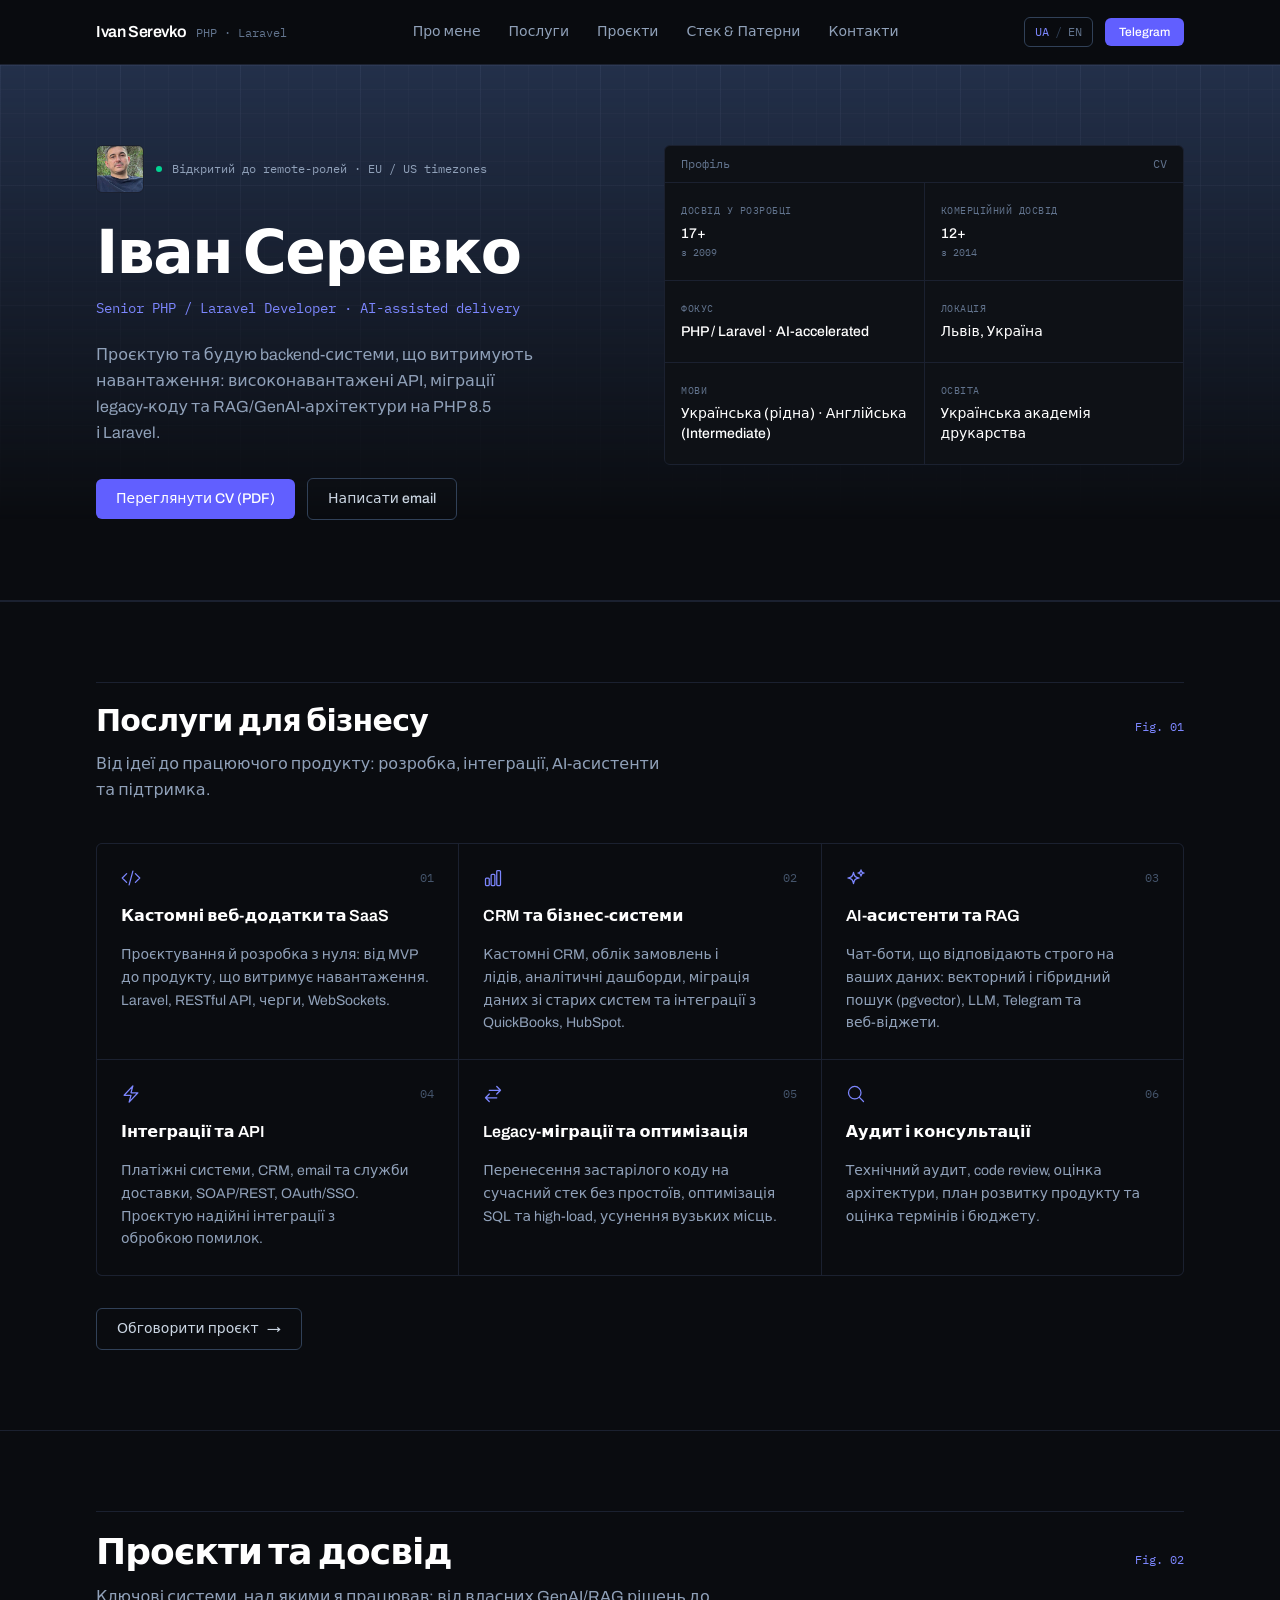
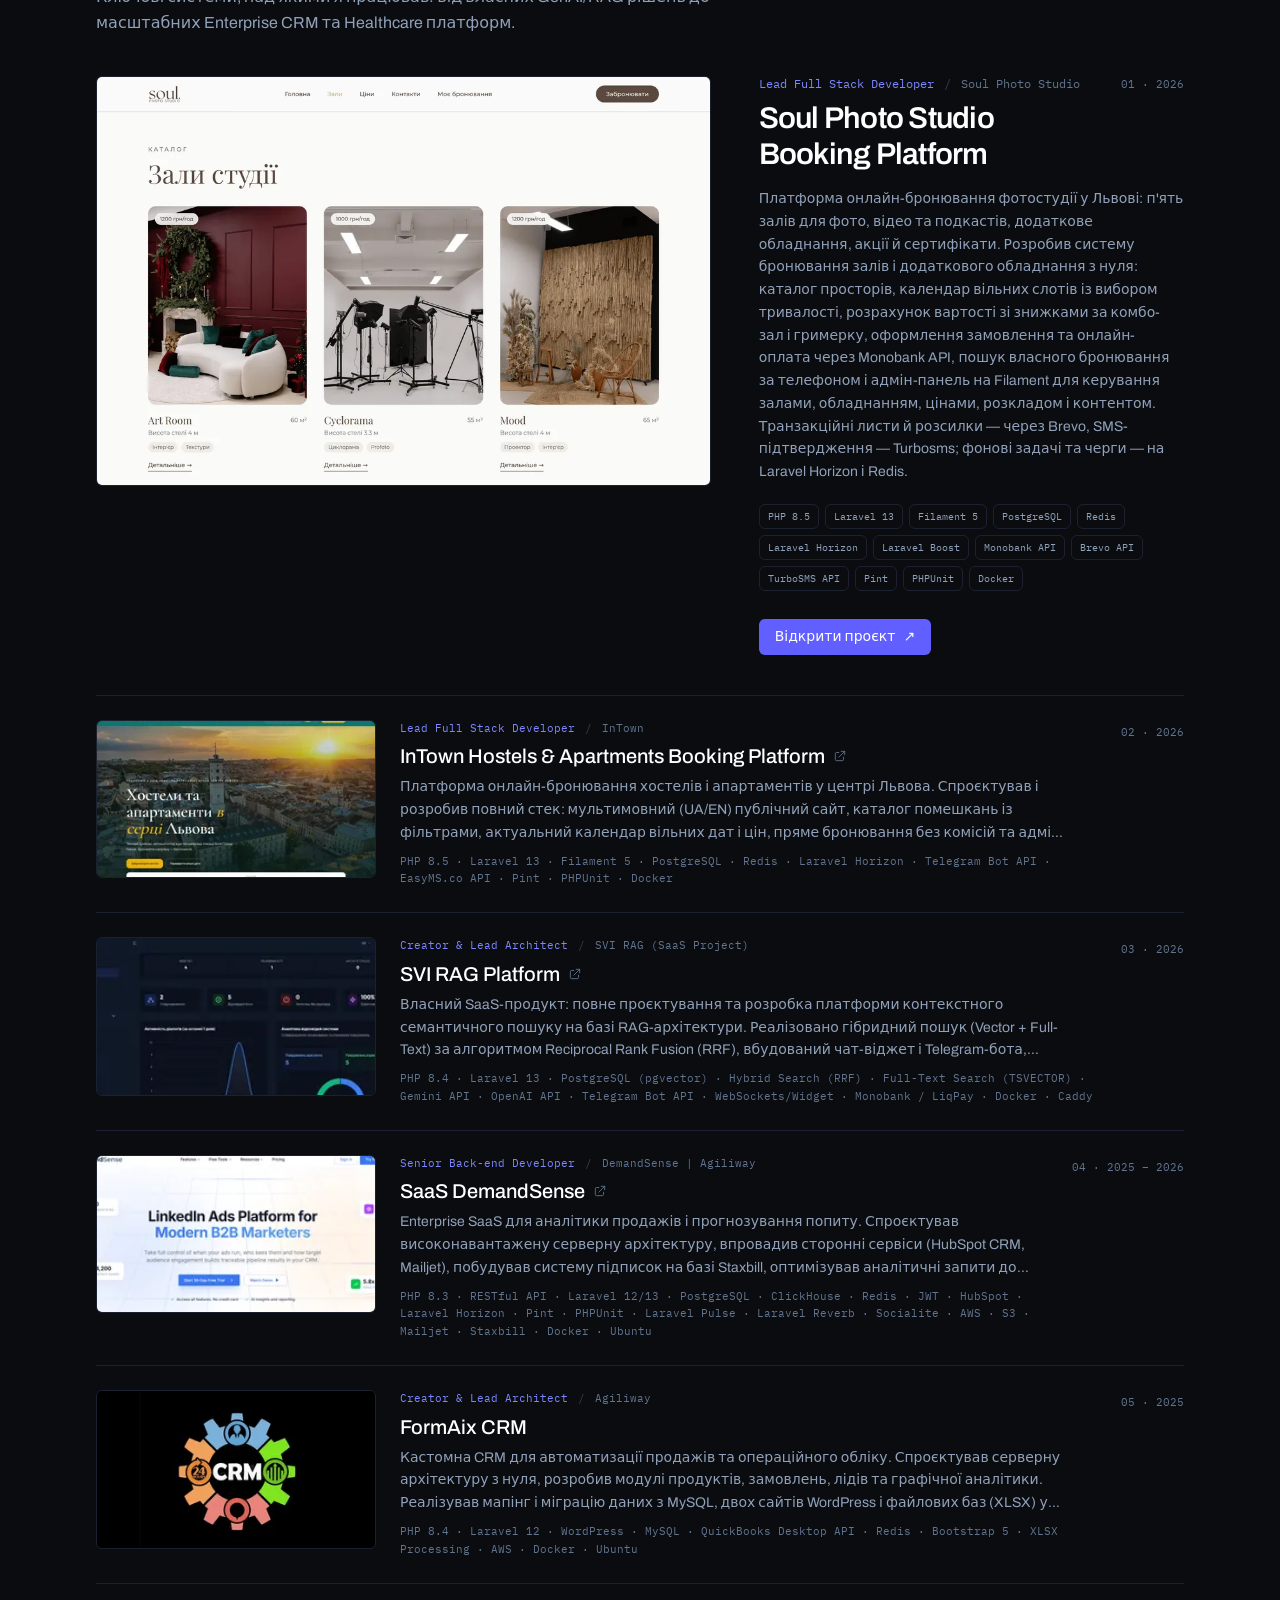
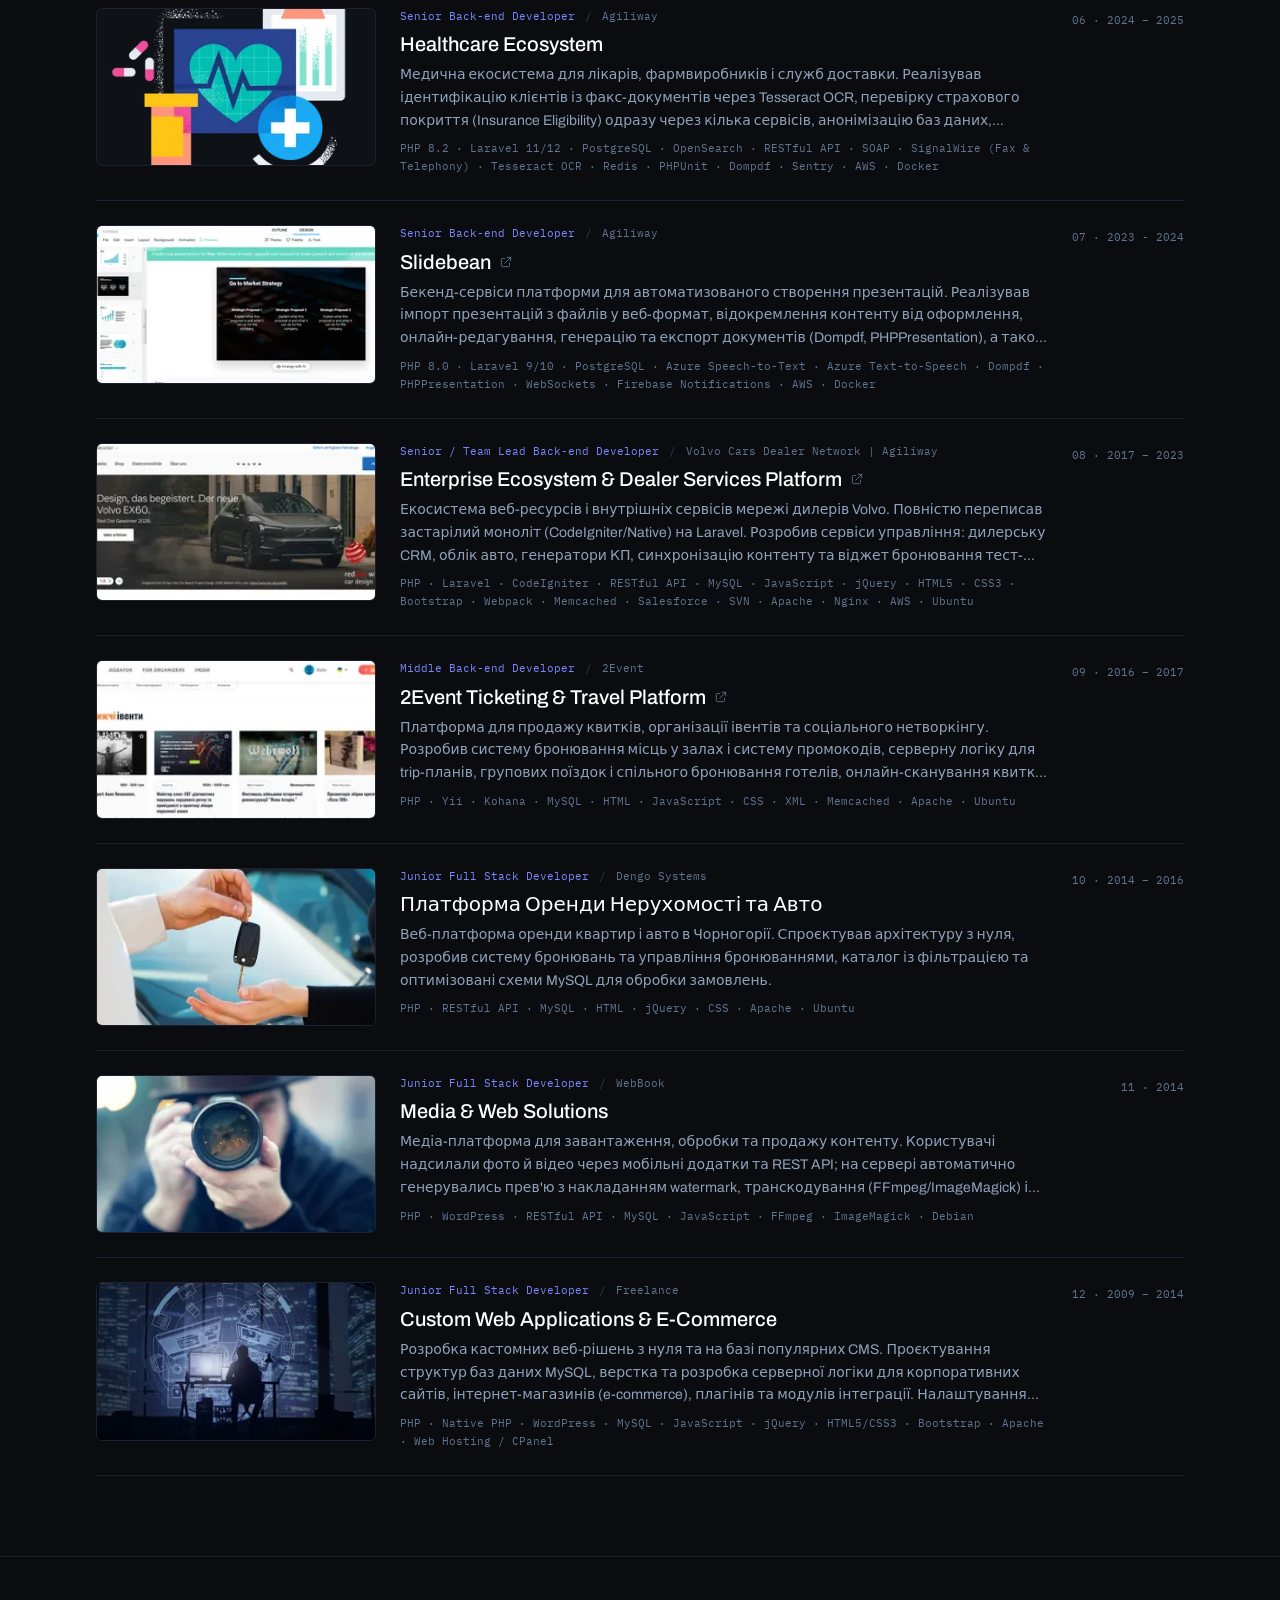
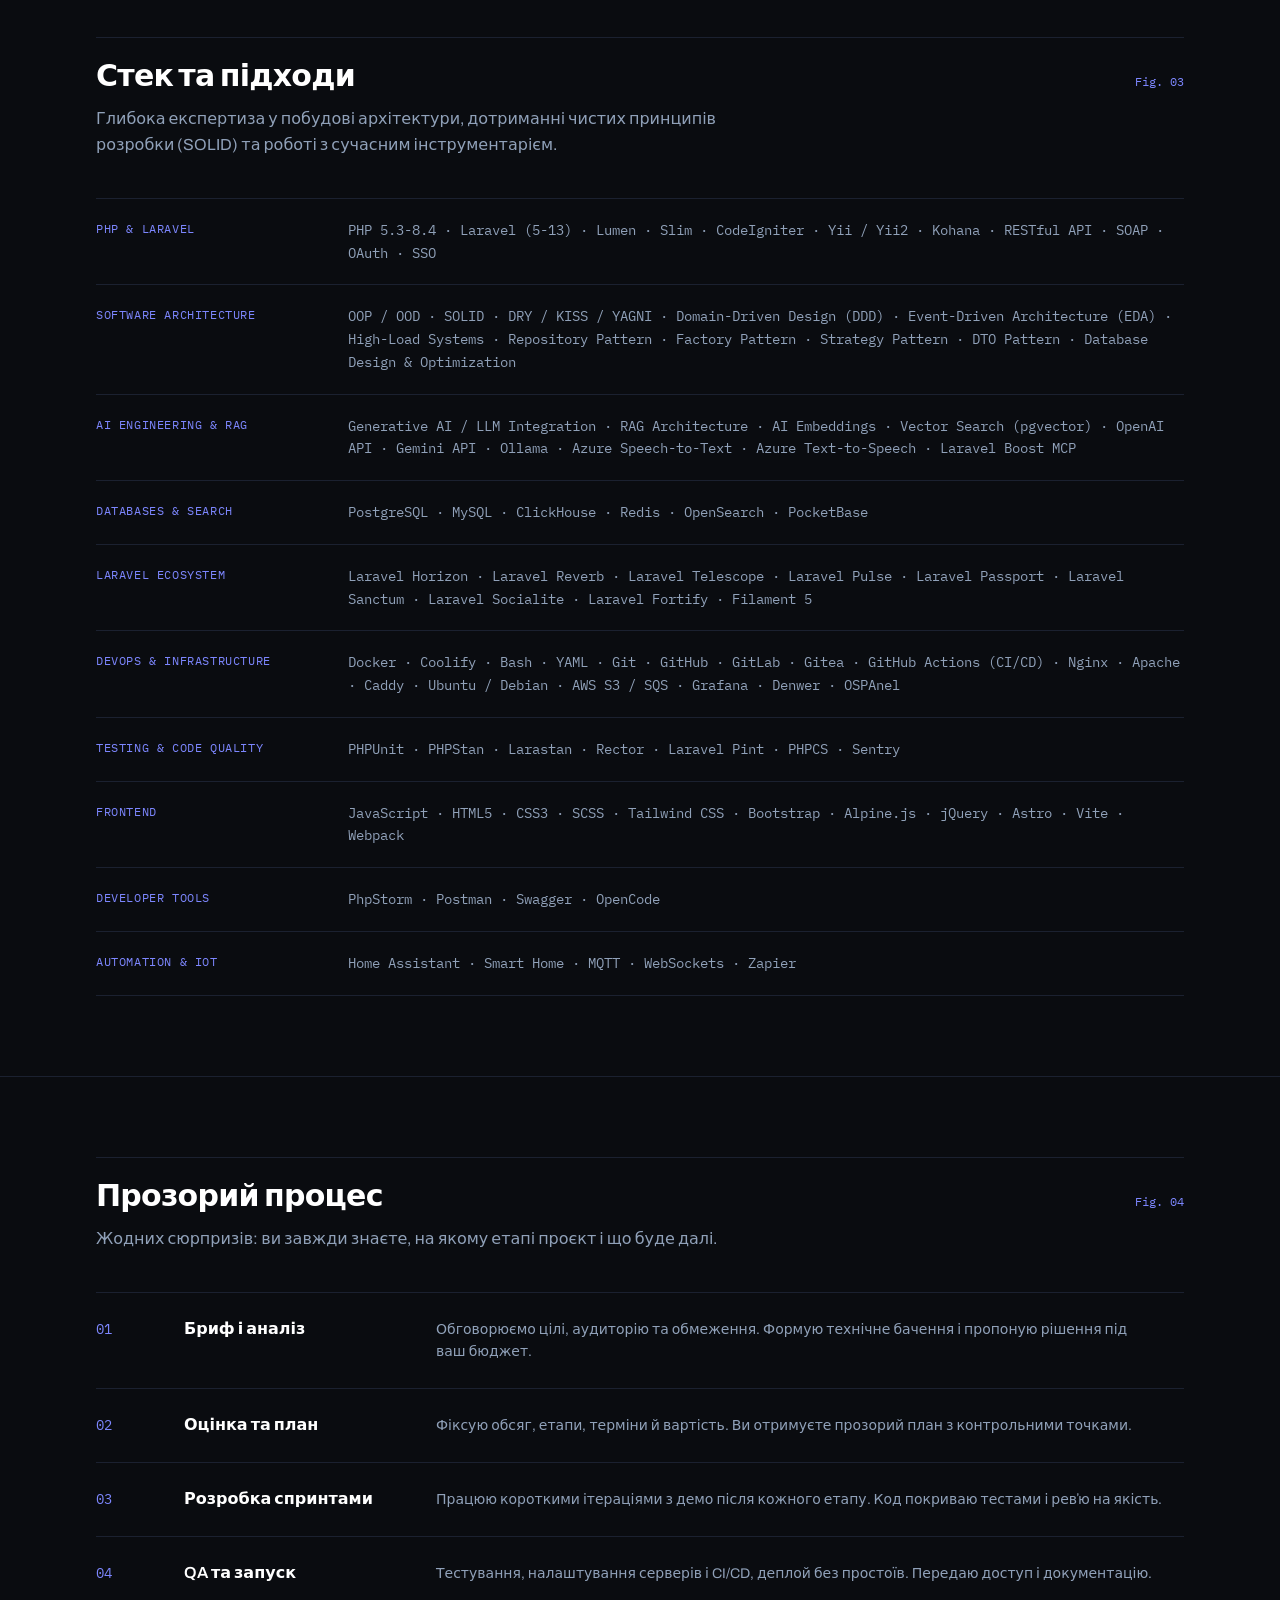
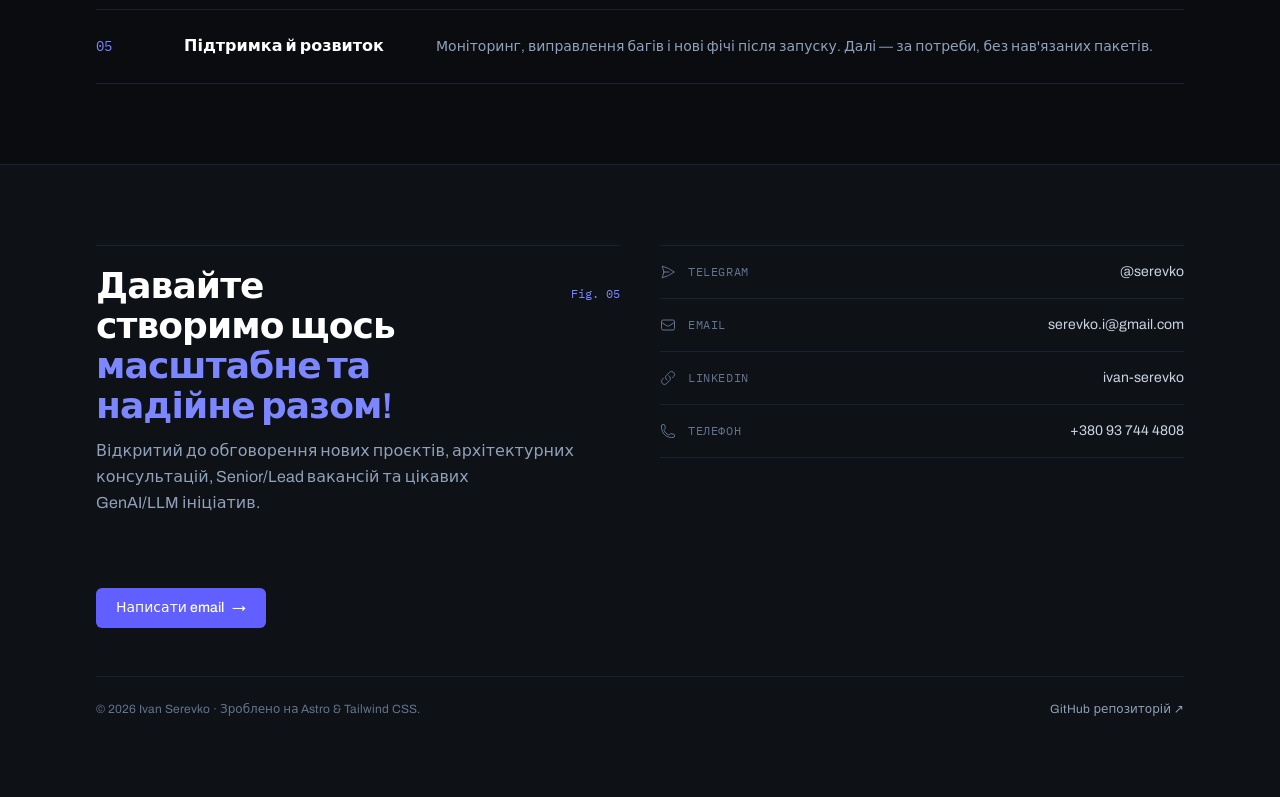
==== commit 3049c3ad: "Deploying to master from @ IvanSerevko/my-portfolio-source@ff00375a0b3dd5762a226397e59c8f55deb114aa " ====
--- a/index.html
+++ b/index.html
@@ -1,4 +1,4 @@
-<!DOCTYPE html><html lang="uk" class="scroll-smooth dark"><head><meta charset="UTF-8"><meta name="viewport" content="width=device-width, initial-scale=1.0"><meta name="theme-color" content="#0a0c10"><link rel="icon" type="image/svg+xml" href="/favicon.svg"><link rel="icon" type="image/x-icon" href="/favicon.ico" sizes="32x32"><link rel="apple-touch-icon" href="/apple-touch-icon.png"><meta name="description" content="Senior PHP / Laravel розробник: GenAI/RAG архітектури, High-load та Enterprise системи. Відкритий до remote-ролей і нових проєктів."><link rel="canonical" href="https://ivanserevko.github.io/"><link rel="alternate" hreflang="uk" href="https://ivanserevko.github.io/"><link rel="alternate" hreflang="en" href="https://ivanserevko.github.io/en/"><link rel="alternate" hreflang="x-default" href="https://ivanserevko.github.io/"><title>Іван Серевко | Senior &amp; Lead Back-end Developer</title><!-- Open Graph --><meta property="og:type" content="profile"><meta property="og:site_name" content="Ivan Serevko"><meta property="og:title" content="Іван Серевко | Senior &amp; Lead Back-end Developer"><meta property="og:description" content="Senior PHP / Laravel розробник: GenAI/RAG архітектури, High-load та Enterprise системи. Відкритий до remote-ролей і нових проєктів."><meta property="og:url" content="https://ivanserevko.github.io/"><meta property="og:image" content="https://ivanserevko.github.io/images/photo.jpg"><meta property="og:image:alt" content="Іван Серевко | Senior &amp; Lead Back-end Developer"><meta property="og:locale" content="uk_UA"><!-- Twitter --><meta name="twitter:card" content="summary_large_image"><meta name="twitter:title" content="Іван Серевко | Senior &amp; Lead Back-end Developer"><meta name="twitter:description" content="Senior PHP / Laravel розробник: GenAI/RAG архітектури, High-load та Enterprise системи. Відкритий до remote-ролей і нових проєктів."><meta name="twitter:image" content="https://ivanserevko.github.io/images/photo.jpg"><script type="application/ld+json">{"@context":"https://schema.org","@type":"Person","name":"Іван Серевко","alternateName":"Ivan Serevko","jobTitle":"Senior PHP / Laravel Back-end Developer","url":"https://ivanserevko.github.io/","email":"mailto:serevko.i@gmail.com","address":{"@type":"PostalAddress","addressLocality":"Lviv","addressCountry":"UA"},"knowsLanguage":["uk","en"],"sameAs":["https://github.com/IvanSerevko","https://linkedin.com/in/ivan-serevko","https://t.me/serevko"]}</script><!-- Google Fonts --><link rel="preconnect" href="https://fonts.googleapis.com"><link rel="preconnect" href="https://fonts.gstatic.com" crossorigin><link href="https://fonts.googleapis.com/css2?family=Archivo:wght@400;500;600;700&family=IBM+Plex+Mono:wght@400;500&display=swap" rel="stylesheet"><!-- Cloudflare Web Analytics --><script type="module" defer src="https://static.cloudflareinsights.com/beacon.min.js" data-cf-beacon="{&quot;token&quot;: &quot;18e81ea19ceb4a369375cddb66ee6089&quot;}"></script><!-- End Cloudflare Web Analytics --><link rel="stylesheet" href="/_astro/Contacts.JxP4UrrP.css"></head><body class="bg-ink text-slate-300 font-sans antialiased selection:bg-indigo-500 selection:text-white min-h-screen flex flex-col"><header class="sticky top-0 z-50 bg-ink/85 backdrop-blur-md border-b border-line"><div class="max-w-6xl mx-auto px-4 sm:px-6 lg:px-8 h-16 flex items-center justify-between gap-4"><a href="/" class="flex items-baseline gap-2.5 rounded-md focus-visible:outline-none focus-visible:ring-2 focus-visible:ring-indigo-400 focus-visible:ring-offset-2 focus-visible:ring-offset-ink"><span class="text-base font-semibold tracking-tight text-white">Ivan Serevko</span><span class="hidden font-mono text-xs text-slate-500 sm:inline">PHP · Laravel</span></a><!-- Desktop Navigation --><nav class="hidden lg:flex items-center gap-7 text-sm" aria-label="Меню"><a href="#about" class="text-slate-400 hover:text-white transition-colors rounded-md focus-visible:outline-none focus-visible:ring-2 focus-visible:ring-indigo-400 focus-visible:ring-offset-2 focus-visible:ring-offset-ink">Про мене</a><a href="#services" class="text-slate-400 hover:text-white transition-colors rounded-md focus-visible:outline-none focus-visible:ring-2 focus-visible:ring-indigo-400 focus-visible:ring-offset-2 focus-visible:ring-offset-ink">Послуги</a><a href="#projects" class="text-slate-400 hover:text-white transition-colors rounded-md focus-visible:outline-none focus-visible:ring-2 focus-visible:ring-indigo-400 focus-visible:ring-offset-2 focus-visible:ring-offset-ink">Проєкти</a><a href="#skills" class="text-slate-400 hover:text-white transition-colors rounded-md focus-visible:outline-none focus-visible:ring-2 focus-visible:ring-indigo-400 focus-visible:ring-offset-2 focus-visible:ring-offset-ink">Стек &amp; Патерни</a><a href="#contacts" class="text-slate-400 hover:text-white transition-colors rounded-md focus-visible:outline-none focus-visible:ring-2 focus-visible:ring-indigo-400 focus-visible:ring-offset-2 focus-visible:ring-offset-ink">Контакти</a></nav><!-- Language Switcher & CTA --><div class="hidden lg:flex items-center gap-3"><a href="/en/" class="inline-flex items-center gap-1.5 rounded-md border border-slate-700 px-2.5 py-1.5 font-mono text-xs text-slate-400 transition-colors hover:border-slate-500 hover:text-white focus-visible:outline-none focus-visible:ring-2 focus-visible:ring-indigo-400 focus-visible:ring-offset-2 focus-visible:ring-offset-ink" aria-label="Змінити мову"><span class="text-indigo-400" aria-current="true">UA</span><span class="text-slate-700" aria-hidden="true">/</span><span class="text-slate-500">EN</span></a><a href="https://t.me/serevko" target="_blank" rel="noopener noreferrer" class="rounded-md bg-indigo-500 px-3.5 py-1.5 text-xs font-medium text-white transition-colors hover:bg-indigo-400 focus-visible:outline-none focus-visible:ring-2 focus-visible:ring-indigo-400 focus-visible:ring-offset-2 focus-visible:ring-offset-ink">Telegram</a></div><!-- Mobile Menu Toggle --><button id="menu-toggle" type="button" class="lg:hidden inline-flex items-center justify-center rounded-md border border-slate-700 p-2 text-slate-300 transition-colors hover:border-slate-500 hover:text-white focus-visible:outline-none focus-visible:ring-2 focus-visible:ring-indigo-400 focus-visible:ring-offset-2 focus-visible:ring-offset-ink" aria-label="Меню" aria-expanded="false" aria-controls="mobile-menu"><svg id="icon-open" class="size-5" fill="none" stroke="currentColor" viewBox="0 0 24 24" aria-hidden="true"><path stroke-linecap="round" stroke-linejoin="round" stroke-width="1.5" d="M4 7h16M4 12h16M4 17h16"></path></svg><svg id="icon-close" class="hidden size-5" fill="none" stroke="currentColor" viewBox="0 0 24 24" aria-hidden="true"><path stroke-linecap="round" stroke-linejoin="round" stroke-width="1.5" d="M6 18 18 6M6 6l12 12"></path></svg></button></div><!-- Mobile Menu Panel --><div id="mobile-menu" class="hidden border-t border-line bg-ink/95 backdrop-blur-md lg:hidden"><nav class="max-w-6xl mx-auto px-4 sm:px-6 lg:px-8 py-4 flex flex-col text-sm" aria-label="Меню"><a href="#about" data-mobile-link class="border-b border-line py-3.5 text-slate-300 transition-colors hover:text-white focus-visible:outline-none focus-visible:ring-2 focus-visible:ring-indigo-400 focus-visible:ring-offset-2 focus-visible:ring-offset-ink">Про мене</a><a href="#services" data-mobile-link class="border-b border-line py-3.5 text-slate-300 transition-colors hover:text-white focus-visible:outline-none focus-visible:ring-2 focus-visible:ring-indigo-400 focus-visible:ring-offset-2 focus-visible:ring-offset-ink">Послуги</a><a href="#projects" data-mobile-link class="border-b border-line py-3.5 text-slate-300 transition-colors hover:text-white focus-visible:outline-none focus-visible:ring-2 focus-visible:ring-indigo-400 focus-visible:ring-offset-2 focus-visible:ring-offset-ink">Проєкти</a><a href="#skills" data-mobile-link class="border-b border-line py-3.5 text-slate-300 transition-colors hover:text-white focus-visible:outline-none focus-visible:ring-2 focus-visible:ring-indigo-400 focus-visible:ring-offset-2 focus-visible:ring-offset-ink">Стек &amp; Патерни</a><a href="#contacts" data-mobile-link class="border-b border-line py-3.5 text-slate-300 transition-colors hover:text-white focus-visible:outline-none focus-visible:ring-2 focus-visible:ring-indigo-400 focus-visible:ring-offset-2 focus-visible:ring-offset-ink">Контакти</a><div class="flex items-center gap-3 pt-4"><a href="/en/" class="inline-flex items-center gap-1.5 rounded-md border border-line px-2.5 py-1.5 font-mono text-xs text-slate-400 transition-colors hover:text-white focus-visible:outline-none focus-visible:ring-2 focus-visible:ring-indigo-400 focus-visible:ring-offset-2 focus-visible:ring-offset-ink" aria-label="Змінити мову"><span class="text-indigo-400">UA</span><span class="text-slate-700" aria-hidden="true">/</span><span class="text-slate-500">EN</span></a><a href="https://t.me/serevko" target="_blank" rel="noopener noreferrer" class="flex-1 rounded-md bg-indigo-500 px-3.5 py-2 text-center text-xs font-medium text-white transition-colors hover:bg-indigo-400 focus-visible:outline-none focus-visible:ring-2 focus-visible:ring-indigo-400 focus-visible:ring-offset-2 focus-visible:ring-offset-ink">Telegram</a></div></nav></div></header><script>
+<!DOCTYPE html><html lang="uk" class="scroll-smooth dark"><head><meta charset="UTF-8"><meta name="viewport" content="width=device-width, initial-scale=1.0"><meta name="theme-color" content="#0a0c10"><link rel="icon" type="image/svg+xml" href="/favicon.svg"><link rel="icon" type="image/x-icon" href="/favicon.ico" sizes="32x32"><link rel="apple-touch-icon" href="/apple-touch-icon.png"><meta name="description" content="Senior PHP / Laravel розробник: GenAI/RAG архітектури, High-load та Enterprise системи. Відкритий до remote-ролей і нових проєктів."><link rel="canonical" href="https://ivanserevko.github.io/"><link rel="alternate" hreflang="uk" href="https://ivanserevko.github.io/"><link rel="alternate" hreflang="en" href="https://ivanserevko.github.io/en/"><link rel="alternate" hreflang="x-default" href="https://ivanserevko.github.io/"><title>Іван Серевко | Senior &amp; Lead Back-end Developer</title><!-- Open Graph --><meta property="og:type" content="profile"><meta property="og:site_name" content="Ivan Serevko"><meta property="og:title" content="Іван Серевко | Senior &amp; Lead Back-end Developer"><meta property="og:description" content="Senior PHP / Laravel розробник: GenAI/RAG архітектури, High-load та Enterprise системи. Відкритий до remote-ролей і нових проєктів."><meta property="og:url" content="https://ivanserevko.github.io/"><meta property="og:image" content="https://ivanserevko.github.io/images/photo.jpg"><meta property="og:image:alt" content="Іван Серевко | Senior &amp; Lead Back-end Developer"><meta property="og:locale" content="uk_UA"><!-- Twitter --><meta name="twitter:card" content="summary_large_image"><meta name="twitter:title" content="Іван Серевко | Senior &amp; Lead Back-end Developer"><meta name="twitter:description" content="Senior PHP / Laravel розробник: GenAI/RAG архітектури, High-load та Enterprise системи. Відкритий до remote-ролей і нових проєктів."><meta name="twitter:image" content="https://ivanserevko.github.io/images/photo.jpg"><script type="application/ld+json">{"@context":"https://schema.org","@type":"Person","name":"Іван Серевко","alternateName":"Ivan Serevko","jobTitle":"Senior PHP / Laravel Back-end Developer","url":"https://ivanserevko.github.io/","email":"mailto:serevko.i@gmail.com","address":{"@type":"PostalAddress","addressLocality":"Lviv","addressCountry":"UA"},"knowsLanguage":["uk","en"],"sameAs":["https://github.com/IvanSerevko","https://linkedin.com/in/ivan-serevko","https://t.me/serevko"]}</script><!-- Google Fonts --><link rel="preconnect" href="https://fonts.googleapis.com"><link rel="preconnect" href="https://fonts.gstatic.com" crossorigin><link href="https://fonts.googleapis.com/css2?family=Archivo:wght@400;500;600;700&family=IBM+Plex+Mono:wght@400;500&display=swap" rel="stylesheet"><!-- Cloudflare Web Analytics --><script type="module" defer src="https://static.cloudflareinsights.com/beacon.min.js" data-cf-beacon="{&quot;token&quot;: &quot;18e81ea19ceb4a369375cddb66ee6089&quot;}"></script><!-- End Cloudflare Web Analytics --><link rel="stylesheet" href="/_astro/Contacts.C93G6vGw.css"></head><body class="bg-ink text-slate-300 font-sans antialiased selection:bg-indigo-500 selection:text-white min-h-screen flex flex-col"><header class="sticky top-0 z-50 bg-ink/85 backdrop-blur-md border-b border-line"><div class="max-w-6xl mx-auto px-4 sm:px-6 lg:px-8 h-16 flex items-center justify-between gap-4"><a href="/" class="flex items-baseline gap-2.5 rounded-md focus-visible:outline-none focus-visible:ring-2 focus-visible:ring-indigo-400 focus-visible:ring-offset-2 focus-visible:ring-offset-ink"><span class="text-base font-semibold tracking-tight text-white">Ivan Serevko</span><span class="hidden font-mono text-xs text-slate-500 sm:inline">PHP · Laravel</span></a><!-- Desktop Navigation --><nav class="hidden lg:flex items-center gap-7 text-sm" aria-label="Меню"><a href="#about" class="text-slate-400 hover:text-white transition-colors rounded-md focus-visible:outline-none focus-visible:ring-2 focus-visible:ring-indigo-400 focus-visible:ring-offset-2 focus-visible:ring-offset-ink">Про мене</a><a href="#services" class="text-slate-400 hover:text-white transition-colors rounded-md focus-visible:outline-none focus-visible:ring-2 focus-visible:ring-indigo-400 focus-visible:ring-offset-2 focus-visible:ring-offset-ink">Послуги</a><a href="#projects" class="text-slate-400 hover:text-white transition-colors rounded-md focus-visible:outline-none focus-visible:ring-2 focus-visible:ring-indigo-400 focus-visible:ring-offset-2 focus-visible:ring-offset-ink">Проєкти</a><a href="#skills" class="text-slate-400 hover:text-white transition-colors rounded-md focus-visible:outline-none focus-visible:ring-2 focus-visible:ring-indigo-400 focus-visible:ring-offset-2 focus-visible:ring-offset-ink">Стек &amp; Патерни</a><a href="#contacts" class="text-slate-400 hover:text-white transition-colors rounded-md focus-visible:outline-none focus-visible:ring-2 focus-visible:ring-indigo-400 focus-visible:ring-offset-2 focus-visible:ring-offset-ink">Контакти</a></nav><!-- Language Switcher & CTA --><div class="hidden lg:flex items-center gap-3"><a href="/en/" class="inline-flex items-center gap-1.5 rounded-md border border-slate-700 px-2.5 py-1.5 font-mono text-xs text-slate-400 transition-colors hover:border-slate-500 hover:text-white focus-visible:outline-none focus-visible:ring-2 focus-visible:ring-indigo-400 focus-visible:ring-offset-2 focus-visible:ring-offset-ink" aria-label="Змінити мову"><span class="text-indigo-400" aria-current="true">UA</span><span class="text-slate-700" aria-hidden="true">/</span><span class="text-slate-500">EN</span></a><a href="https://t.me/serevko" target="_blank" rel="noopener noreferrer" class="rounded-md bg-indigo-500 px-3.5 py-1.5 text-xs font-medium text-white transition-colors hover:bg-indigo-400 focus-visible:outline-none focus-visible:ring-2 focus-visible:ring-indigo-400 focus-visible:ring-offset-2 focus-visible:ring-offset-ink">Telegram</a></div><!-- Mobile Menu Toggle --><button id="menu-toggle" type="button" class="lg:hidden inline-flex items-center justify-center rounded-md border border-slate-700 p-2 text-slate-300 transition-colors hover:border-slate-500 hover:text-white focus-visible:outline-none focus-visible:ring-2 focus-visible:ring-indigo-400 focus-visible:ring-offset-2 focus-visible:ring-offset-ink" aria-label="Меню" aria-expanded="false" aria-controls="mobile-menu"><svg id="icon-open" class="size-5" fill="none" stroke="currentColor" viewBox="0 0 24 24" aria-hidden="true"><path stroke-linecap="round" stroke-linejoin="round" stroke-width="1.5" d="M4 7h16M4 12h16M4 17h16"></path></svg><svg id="icon-close" class="hidden size-5" fill="none" stroke="currentColor" viewBox="0 0 24 24" aria-hidden="true"><path stroke-linecap="round" stroke-linejoin="round" stroke-width="1.5" d="M6 18 18 6M6 6l12 12"></path></svg></button></div><!-- Mobile Menu Panel --><div id="mobile-menu" class="hidden border-t border-line bg-ink/95 backdrop-blur-md lg:hidden"><nav class="max-w-6xl mx-auto px-4 sm:px-6 lg:px-8 py-4 flex flex-col text-sm" aria-label="Меню"><a href="#about" data-mobile-link class="border-b border-line py-3.5 text-slate-300 transition-colors hover:text-white focus-visible:outline-none focus-visible:ring-2 focus-visible:ring-indigo-400 focus-visible:ring-offset-2 focus-visible:ring-offset-ink">Про мене</a><a href="#services" data-mobile-link class="border-b border-line py-3.5 text-slate-300 transition-colors hover:text-white focus-visible:outline-none focus-visible:ring-2 focus-visible:ring-indigo-400 focus-visible:ring-offset-2 focus-visible:ring-offset-ink">Послуги</a><a href="#projects" data-mobile-link class="border-b border-line py-3.5 text-slate-300 transition-colors hover:text-white focus-visible:outline-none focus-visible:ring-2 focus-visible:ring-indigo-400 focus-visible:ring-offset-2 focus-visible:ring-offset-ink">Проєкти</a><a href="#skills" data-mobile-link class="border-b border-line py-3.5 text-slate-300 transition-colors hover:text-white focus-visible:outline-none focus-visible:ring-2 focus-visible:ring-indigo-400 focus-visible:ring-offset-2 focus-visible:ring-offset-ink">Стек &amp; Патерни</a><a href="#contacts" data-mobile-link class="border-b border-line py-3.5 text-slate-300 transition-colors hover:text-white focus-visible:outline-none focus-visible:ring-2 focus-visible:ring-indigo-400 focus-visible:ring-offset-2 focus-visible:ring-offset-ink">Контакти</a><div class="flex items-center gap-3 pt-4"><a href="/en/" class="inline-flex items-center gap-1.5 rounded-md border border-line px-2.5 py-1.5 font-mono text-xs text-slate-400 transition-colors hover:text-white focus-visible:outline-none focus-visible:ring-2 focus-visible:ring-indigo-400 focus-visible:ring-offset-2 focus-visible:ring-offset-ink" aria-label="Змінити мову"><span class="text-indigo-400">UA</span><span class="text-slate-700" aria-hidden="true">/</span><span class="text-slate-500">EN</span></a><a href="https://t.me/serevko" target="_blank" rel="noopener noreferrer" class="flex-1 rounded-md bg-indigo-500 px-3.5 py-2 text-center text-xs font-medium text-white transition-colors hover:bg-indigo-400 focus-visible:outline-none focus-visible:ring-2 focus-visible:ring-indigo-400 focus-visible:ring-offset-2 focus-visible:ring-offset-ink">Telegram</a></div></nav></div></header><script>
   const toggle = document.getElementById("menu-toggle");
   const menu = document.getElementById("mobile-menu");
   const iconOpen = document.getElementById("icon-open");
@@ -35,4 +35,4 @@
   window.addEventListener("resize", () => {
     if (window.innerWidth >= 1024) setOpen(false, { focus: false });
   });
-</script><main class="flex-grow"><section id="about" class="relative scroll-mt-16 overflow-hidden border-b border-line"><div class="pointer-events-none absolute inset-0 bg-blueprint [mask-image:linear-gradient(to_bottom,black,transparent_85%)]" aria-hidden="true"></div><div class="relative mx-auto max-w-6xl px-4 py-14 sm:px-6 md:py-20 lg:px-8"><div class="grid items-start gap-10 lg:grid-cols-12 lg:gap-12"><div class="flex flex-col lg:col-span-6"><div class="flex items-center gap-3"><img src="/images/photo.jpg" alt="Іван Серевко" width="80" height="80" loading="eager" class="size-12 shrink-0 rounded-md border border-line object-cover"><p class="flex items-center gap-2.5 font-mono text-xs text-slate-400"><span class="size-1.5 rounded-full bg-emerald-400"></span>Відкритий до remote-ролей · EU / US timezones</p></div><h1 class="mt-8 text-5xl font-semibold leading-[0.95] tracking-tight text-white sm:text-6xl">Іван Серевко</h1><p class="mt-4 font-mono text-sm text-indigo-400">Senior PHP / Laravel Developer · AI-assisted delivery</p><p class="mt-6 max-w-md text-base leading-relaxed text-slate-400">Проєктую та будую backend-системи, що витримують навантаження: високонавантажені API, міграції legacy-коду та RAG/GenAI-архітектури на PHP 8.5 і Laravel.</p><div class="mt-8 flex flex-wrap items-center gap-3"><a href="/cv" class="rounded-md bg-indigo-500 px-5 py-2.5 text-sm font-medium text-white transition-colors hover:bg-indigo-400 focus-visible:outline-none focus-visible:ring-2 focus-visible:ring-indigo-400 focus-visible:ring-offset-2 focus-visible:ring-offset-ink">Переглянути CV (PDF)</a><a href="mailto:serevko.i@gmail.com" class="rounded-md border border-slate-700 px-5 py-2.5 text-sm font-medium text-slate-300 transition-colors hover:border-slate-500 hover:text-white focus-visible:outline-none focus-visible:ring-2 focus-visible:ring-indigo-400 focus-visible:ring-offset-2 focus-visible:ring-offset-ink">Написати email</a></div></div><div class="lg:col-span-6"><div class="overflow-hidden rounded-md border border-line bg-surface"><div class="flex items-center justify-between border-b border-line px-4 py-2.5 font-mono text-xs text-slate-500"><span>Профіль</span><span>CV</span></div><dl class="grid grid-cols-2 gap-px bg-line"><div class="bg-surface px-4 py-5"><dt class="font-mono text-[10px] uppercase tracking-wider text-slate-500">Досвід у розробці</dt><dd class="mt-1.5 text-sm font-medium text-white">17+<span class="mt-0.5 block font-mono text-[10px] font-normal text-slate-500">з 2009</span></dd></div><div class="bg-surface px-4 py-5"><dt class="font-mono text-[10px] uppercase tracking-wider text-slate-500">Комерційний досвід</dt><dd class="mt-1.5 text-sm font-medium text-white">12+<span class="mt-0.5 block font-mono text-[10px] font-normal text-slate-500">з 2014</span></dd></div><div class="bg-surface px-4 py-5"><dt class="font-mono text-[10px] uppercase tracking-wider text-slate-500">Фокус</dt><dd class="mt-1.5 text-sm font-medium text-white">PHP / Laravel · AI-accelerated</dd></div><div class="bg-surface px-4 py-5"><dt class="font-mono text-[10px] uppercase tracking-wider text-slate-500">Локація</dt><dd class="mt-1.5 text-sm font-medium text-white">Львів, Україна</dd></div><div class="bg-surface px-4 py-5"><dt class="font-mono text-[10px] uppercase tracking-wider text-slate-500">Мови</dt><dd class="mt-1.5 text-sm font-medium text-white">Українська (рідна) · Англійська (Intermediate)</dd></div><div class="bg-surface px-4 py-5"><dt class="font-mono text-[10px] uppercase tracking-wider text-slate-500">Освіта</dt><dd class="mt-1.5 text-sm font-medium text-white">Українська академія друкарства</dd></div></dl></div></div></div></div></section><section id="services" class="scroll-mt-16 border-t border-line py-14 md:py-20"><div class="max-w-6xl mx-auto px-4 sm:px-6 lg:px-8"><header class="mb-10"><div class="flex items-baseline justify-between gap-4 border-t border-line pt-5"><h2 class="font-semibold tracking-tight text-white text-2xl sm:text-3xl">Послуги для бізнесу</h2><span class="shrink-0 font-mono text-xs text-indigo-400">Fig. 01</span></div><p class="mt-3 max-w-2xl leading-relaxed text-slate-400">Від ідеї до працюючого продукту: розробка, інтеграції, AI-асистенти та підтримка.</p></header><div class="grid grid-cols-1 gap-px overflow-hidden rounded-md border border-line bg-line sm:grid-cols-2 lg:grid-cols-3"><a href="#contacts" class="group flex flex-col gap-4 bg-ink p-6 transition-colors hover:bg-surface focus-visible:outline-none focus-visible:ring-2 focus-visible:ring-inset focus-visible:ring-indigo-400"><div class="flex items-center justify-between"><svg class="size-5 text-indigo-400" fill="none" stroke="currentColor" viewBox="0 0 24 24" stroke-width="1.5" stroke-linecap="round" stroke-linejoin="round" aria-hidden="true"><path d="M17.25 6.75 22.5 12l-5.25 5.25m-10.5 0L1.5 12l5.25-5.25m7.5-3-4.5 16.5"></path></svg><span class="font-mono text-xs text-slate-600">01</span></div><h3 class="text-base font-semibold text-white transition-colors group-hover:text-indigo-300">Кастомні веб-додатки та SaaS</h3><p class="text-sm leading-relaxed text-slate-400">Проєктування й розробка з нуля: від MVP до продукту, що витримує навантаження. Laravel, RESTful API, черги, WebSockets.</p></a><a href="#contacts" class="group flex flex-col gap-4 bg-ink p-6 transition-colors hover:bg-surface focus-visible:outline-none focus-visible:ring-2 focus-visible:ring-inset focus-visible:ring-indigo-400"><div class="flex items-center justify-between"><svg class="size-5 text-indigo-400" fill="none" stroke="currentColor" viewBox="0 0 24 24" stroke-width="1.5" stroke-linecap="round" stroke-linejoin="round" aria-hidden="true"><path d="M3 13.125C3 12.504 3.504 12 4.125 12h2.25c.621 0 1.125.504 1.125 1.125v6.75C7.5 20.496 6.996 21 6.375 21h-2.25A1.125 1.125 0 0 1 3 19.875v-6.75ZM9.75 8.625c0-.621.504-1.125 1.125-1.125h2.25c.621 0 1.125.504 1.125 1.125v11.25c0 .621-.504 1.125-1.125 1.125h-2.25a1.125 1.125 0 0 1-1.125-1.125V8.625ZM16.5 4.125c0-.621.504-1.125 1.125-1.125h2.25C20.496 3 21 3.504 21 4.125v15.75c0 .621-.504 1.125-1.125 1.125h-2.25a1.125 1.125 0 0 1-1.125-1.125V4.125Z"></path></svg><span class="font-mono text-xs text-slate-600">02</span></div><h3 class="text-base font-semibold text-white transition-colors group-hover:text-indigo-300">CRM та бізнес-системи</h3><p class="text-sm leading-relaxed text-slate-400">Кастомні CRM, облік замовлень і лідів, аналітичні дашборди, міграція даних зі старих систем та інтеграції з QuickBooks, HubSpot.</p></a><a href="#contacts" class="group flex flex-col gap-4 bg-ink p-6 transition-colors hover:bg-surface focus-visible:outline-none focus-visible:ring-2 focus-visible:ring-inset focus-visible:ring-indigo-400"><div class="flex items-center justify-between"><svg class="size-5 text-indigo-400" fill="none" stroke="currentColor" viewBox="0 0 24 24" stroke-width="1.5" stroke-linecap="round" stroke-linejoin="round" aria-hidden="true"><path d="M9.813 15.904 9 18.75l-.813-2.846a4.5 4.5 0 0 0-3.09-3.09L2.25 12l2.846-.813a4.5 4.5 0 0 0 3.09-3.09L9 5.25l.813 2.846a4.5 4.5 0 0 0 3.09 3.09L15.75 12l-2.846.813a4.5 4.5 0 0 0-3.09 3.09ZM18.259 8.715 18 9.75l-.259-1.035a3.375 3.375 0 0 0-2.455-2.456L14.25 6l1.036-.259a3.375 3.375 0 0 0 2.455-2.456L18 2.25l.259 1.035a3.375 3.375 0 0 0 2.456 2.456L21.75 6l-1.035.259a3.375 3.375 0 0 0-2.456 2.456Z"></path></svg><span class="font-mono text-xs text-slate-600">03</span></div><h3 class="text-base font-semibold text-white transition-colors group-hover:text-indigo-300">AI-асистенти та RAG</h3><p class="text-sm leading-relaxed text-slate-400">Чат-боти, що відповідають строго на ваших даних: векторний і гібридний пошук (pgvector), LLM, Telegram та веб-віджети.</p></a><a href="#contacts" class="group flex flex-col gap-4 bg-ink p-6 transition-colors hover:bg-surface focus-visible:outline-none focus-visible:ring-2 focus-visible:ring-inset focus-visible:ring-indigo-400"><div class="flex items-center justify-between"><svg class="size-5 text-indigo-400" fill="none" stroke="currentColor" viewBox="0 0 24 24" stroke-width="1.5" stroke-linecap="round" stroke-linejoin="round" aria-hidden="true"><path d="m3.75 13.5 10.5-11.25L12 10.5h8.25L9.75 21.75 12 13.5H3.75Z"></path></svg><span class="font-mono text-xs text-slate-600">04</span></div><h3 class="text-base font-semibold text-white transition-colors group-hover:text-indigo-300">Інтеграції та API</h3><p class="text-sm leading-relaxed text-slate-400">Платіжні системи, CRM, email та служби доставки, SOAP/REST, OAuth/SSO. Проєктую надійні інтеграції з обробкою помилок.</p></a><a href="#contacts" class="group flex flex-col gap-4 bg-ink p-6 transition-colors hover:bg-surface focus-visible:outline-none focus-visible:ring-2 focus-visible:ring-inset focus-visible:ring-indigo-400"><div class="flex items-center justify-between"><svg class="size-5 text-indigo-400" fill="none" stroke="currentColor" viewBox="0 0 24 24" stroke-width="1.5" stroke-linecap="round" stroke-linejoin="round" aria-hidden="true"><path d="M7.5 21 3 16.5m0 0L7.5 12M3 16.5h13.5m0-13.5L21 7.5m0 0L16.5 12M21 7.5H7.5"></path></svg><span class="font-mono text-xs text-slate-600">05</span></div><h3 class="text-base font-semibold text-white transition-colors group-hover:text-indigo-300">Legacy-міграції та оптимізація</h3><p class="text-sm leading-relaxed text-slate-400">Перенесення застарілого коду на сучасний стек без простоїв, оптимізація SQL та high-load, усунення вузьких місць.</p></a><a href="#contacts" class="group flex flex-col gap-4 bg-ink p-6 transition-colors hover:bg-surface focus-visible:outline-none focus-visible:ring-2 focus-visible:ring-inset focus-visible:ring-indigo-400"><div class="flex items-center justify-between"><svg class="size-5 text-indigo-400" fill="none" stroke="currentColor" viewBox="0 0 24 24" stroke-width="1.5" stroke-linecap="round" stroke-linejoin="round" aria-hidden="true"><path d="m21 21-5.197-5.197m0 0A7.5 7.5 0 1 0 5.196 5.196a7.5 7.5 0 0 0 10.607 10.607Z"></path></svg><span class="font-mono text-xs text-slate-600">06</span></div><h3 class="text-base font-semibold text-white transition-colors group-hover:text-indigo-300">Аудит і консультації</h3><p class="text-sm leading-relaxed text-slate-400">Технічний аудит, code review, оцінка архітектури, план розвитку продукту та оцінка термінів і бюджету.</p></a></div><div class="mt-8"><a href="#contacts" class="inline-flex items-center gap-2 rounded-md border border-slate-700 px-5 py-2.5 text-sm font-medium text-slate-300 transition-colors hover:border-slate-500 hover:text-white focus-visible:outline-none focus-visible:ring-2 focus-visible:ring-indigo-400 focus-visible:ring-offset-2 focus-visible:ring-offset-ink">Обговорити проєкт<span aria-hidden="true">→</span></a></div></div></section><section id="projects" class="scroll-mt-16 border-t border-line py-14 md:py-20"><div class="max-w-6xl mx-auto px-4 sm:px-6 lg:px-8"><header class="mb-10"><div class="flex items-baseline justify-between gap-4 border-t border-line pt-5"><h2 class="font-semibold tracking-tight text-white text-3xl sm:text-4xl">Проєкти та досвід</h2><span class="shrink-0 font-mono text-xs text-indigo-400">Fig. 02</span></div><p class="mt-3 max-w-2xl leading-relaxed text-slate-400">Ключові системи, над якими я працював: від власних GenAI/RAG рішень до масштабних Enterprise CRM та Healthcare платформ.</p></header><article class="grid gap-8 border-b border-line pb-10 lg:grid-cols-12 lg:gap-12"><div class="lg:col-span-7"><div class="overflow-hidden rounded-md border border-line bg-surface"><img src="/_astro/soul.lSffBrki_1pmYVW.webp" srcset="/_astro/soul.lSffBrki_1wB1Q5.webp 480w, /_astro/soul.lSffBrki_NqniA.webp 960w, /_astro/soul.lSffBrki_1pmYVW.webp 1440w" alt="Soul Photo Studio Booking Platform" sizes="(min-width: 1024px) 620px, 100vw" loading="lazy" decoding="async" width="1440" height="960" class="h-auto w-full"></div></div><div class="flex flex-col lg:col-span-5"><div class="flex items-baseline justify-between gap-4"><p class="font-mono text-[11px] uppercase tracking-wider text-emerald-400">Обраний кейс</p><span class="font-mono text-[11px] text-slate-500">01 · 2026</span></div><div class="mt-3 flex flex-wrap items-baseline gap-x-2.5 gap-y-1 font-mono text-xs"><span class="text-indigo-400">Lead Full Stack Developer</span><span class="text-slate-700" aria-hidden="true">/</span><span class="text-slate-500">Soul Photo Studio</span></div><h3 class="mt-2 text-2xl font-semibold tracking-tight text-white sm:text-3xl">Soul Photo Studio Booking Platform</h3><p class="mt-4 max-w-xl text-sm leading-relaxed text-slate-400">Платформа онлайн-бронювання фотостудії у Львові: п&#39;ять залів для фото, відео та подкастів, додаткове обладнання, акції й сертифікати. Розробив систему бронювання залів і додаткового обладнання з нуля: каталог просторів, календар вільних слотів із вибором тривалості, розрахунок вартості зі знижками за комбо-зал і гримерку, оформлення замовлення та онлайн-оплата через Monobank API, пошук власного бронювання за телефоном і адмін-панель на Filament для керування залами, обладнанням, цінами, розкладом і контентом. Транзакційні листи й розсилки — через Brevo, SMS-підтвердження — Turbosms; фонові задачі та черги — на Laravel Horizon і Redis.</p><ul class="mt-5 flex flex-wrap gap-1.5"><li class="rounded-md border border-line px-2 py-1 font-mono text-[10px] text-slate-400">PHP 8.5</li><li class="rounded-md border border-line px-2 py-1 font-mono text-[10px] text-slate-400">Laravel 13</li><li class="rounded-md border border-line px-2 py-1 font-mono text-[10px] text-slate-400">Filament 5</li><li class="rounded-md border border-line px-2 py-1 font-mono text-[10px] text-slate-400">PostgreSQL</li><li class="rounded-md border border-line px-2 py-1 font-mono text-[10px] text-slate-400">Redis</li><li class="rounded-md border border-line px-2 py-1 font-mono text-[10px] text-slate-400">Laravel Horizon</li><li class="rounded-md border border-line px-2 py-1 font-mono text-[10px] text-slate-400">Laravel Boost</li><li class="rounded-md border border-line px-2 py-1 font-mono text-[10px] text-slate-400">Monobank API</li><li class="rounded-md border border-line px-2 py-1 font-mono text-[10px] text-slate-400">Brevo API</li><li class="rounded-md border border-line px-2 py-1 font-mono text-[10px] text-slate-400">TurboSMS API</li><li class="rounded-md border border-line px-2 py-1 font-mono text-[10px] text-slate-400">Pint</li><li class="rounded-md border border-line px-2 py-1 font-mono text-[10px] text-slate-400">PHPUnit</li><li class="rounded-md border border-line px-2 py-1 font-mono text-[10px] text-slate-400">Docker</li></ul><a href="https://soulphotostudio.com.ua" target="_blank" rel="noopener noreferrer" class="mt-7 inline-flex w-fit items-center gap-2 rounded-md bg-indigo-500 px-4 py-2 text-sm font-medium text-white transition-colors hover:bg-indigo-400 focus-visible:outline-none focus-visible:ring-2 focus-visible:ring-indigo-400 focus-visible:ring-offset-2 focus-visible:ring-offset-ink">Відкрити проєкт<span aria-hidden="true">↗</span></a></div></article><div><article class="group grid grid-cols-[64px_1fr] items-start gap-4 border-b border-line py-5 sm:grid-cols-[88px_1fr_auto] sm:gap-6"><div class="overflow-hidden rounded-md border border-line bg-surface"><img src="/_astro/intown.281BMi44_ZNC6AX.webp" srcset="/_astro/intown.281BMi44_1NHiWJ.webp 88w, /_astro/intown.281BMi44_Z2fHs3l.webp 176w" alt="InTown Hostels &amp; Apartments Booking Platform" sizes="88px" loading="lazy" decoding="async" width="1440" height="900" class="aspect-video w-full object-cover opacity-80 transition-opacity group-hover:opacity-100"></div><div class="min-w-0"><div class="flex flex-wrap items-baseline gap-x-2.5 gap-y-1 font-mono text-[11px]"><span class="text-indigo-400">Lead Full Stack Developer</span><span class="text-slate-700" aria-hidden="true">/</span><span class="text-slate-500">InTown</span></div><h3 class="mt-1.5 flex items-baseline gap-2 text-base font-medium text-white transition-colors group-hover:text-indigo-300 sm:text-lg">InTown Hostels &amp; Apartments Booking Platform<a href="https://intown.lviv.ua" target="_blank" rel="noopener noreferrer" class="shrink-0 text-slate-500 transition-colors hover:text-indigo-400 focus-visible:outline-none focus-visible:ring-2 focus-visible:ring-indigo-400 focus-visible:ring-offset-2 focus-visible:ring-offset-ink" aria-label="Відкрити проєкт: InTown Hostels &amp; Apartments Booking Platform"><svg class="size-3.5" fill="none" stroke="currentColor" viewBox="0 0 24 24" stroke-width="1.5" stroke-linecap="round" stroke-linejoin="round" aria-hidden="true"><path d="M10 6H6a2 2 0 0 0-2 2v10a2 2 0 0 0 2 2h10a2 2 0 0 0 2-2v-4M14 4h6m0 0v6m0-6L10 14"></path></svg></a></h3><p class="mt-1.5 line-clamp-2 max-w-2xl text-sm leading-relaxed text-slate-400">Платформа онлайн-бронювання хостелів і апартаментів у центрі Львова. Спроєктував і розробив повний стек: мультимовний (UA/EN) публічний сайт, каталог помешкань із фільтрами, актуальний календар вільних дат і цін, пряме бронювання без комісій та адмін-панель на Filament. Інтегрував EasyMS.co для синхронізації бронювань і заявок, а через Telegram-бот можна шукати вільне житло та робити бронювання.</p><p class="mt-2 font-mono text-[11px] leading-relaxed text-slate-500">PHP 8.5 · Laravel 13 · Filament 5 · PostgreSQL · Redis · Laravel Horizon · Telegram Bot API · EasyMS.co API · Pint · PHPUnit · Docker</p></div><span class="hidden pt-1 font-mono text-[11px] text-slate-500 sm:block">02 · 2026</span></article><article class="group grid grid-cols-[64px_1fr] items-start gap-4 border-b border-line py-5 sm:grid-cols-[88px_1fr_auto] sm:gap-6"><div class="overflow-hidden rounded-md border border-line bg-surface"><img src="/_astro/svi-rag.DTwhApH8_Z1wnXw2.webp" srcset="/_astro/svi-rag.DTwhApH8_Z1sRmd9.webp 88w, /_astro/svi-rag.DTwhApH8_ZEmUVM.webp 176w" alt="SVI RAG Platform" sizes="88px" loading="lazy" decoding="async" width="1882" height="823" class="aspect-video w-full object-cover opacity-80 transition-opacity group-hover:opacity-100"></div><div class="min-w-0"><div class="flex flex-wrap items-baseline gap-x-2.5 gap-y-1 font-mono text-[11px]"><span class="text-indigo-400">Creator &amp; Lead Architect</span><span class="text-slate-700" aria-hidden="true">/</span><span class="text-slate-500">SVI RAG (SaaS Project)</span></div><h3 class="mt-1.5 flex items-baseline gap-2 text-base font-medium text-white transition-colors group-hover:text-indigo-300 sm:text-lg">SVI RAG Platform<a href="https://svi-rag.tech" target="_blank" rel="noopener noreferrer" class="shrink-0 text-slate-500 transition-colors hover:text-indigo-400 focus-visible:outline-none focus-visible:ring-2 focus-visible:ring-indigo-400 focus-visible:ring-offset-2 focus-visible:ring-offset-ink" aria-label="Відкрити проєкт: SVI RAG Platform"><svg class="size-3.5" fill="none" stroke="currentColor" viewBox="0 0 24 24" stroke-width="1.5" stroke-linecap="round" stroke-linejoin="round" aria-hidden="true"><path d="M10 6H6a2 2 0 0 0-2 2v10a2 2 0 0 0 2 2h10a2 2 0 0 0 2-2v-4M14 4h6m0 0v6m0-6L10 14"></path></svg></a></h3><p class="mt-1.5 line-clamp-2 max-w-2xl text-sm leading-relaxed text-slate-400">Власний SaaS-продукт: повне проєктування та розробка платформи контекстного семантичного пошуку на базі RAG-архітектури. Реалізовано гібридний пошук (Vector + Full-Text) за алгоритмом Reciprocal Rank Fusion (RRF), вбудований чат-віджет і Telegram-бота, генерацію відповідей строго на наданому контексті та збереження історії листування клієнтів.</p><p class="mt-2 font-mono text-[11px] leading-relaxed text-slate-500">PHP 8.4 · Laravel 13 · PostgreSQL (pgvector) · Hybrid Search (RRF) · Full-Text Search (TSVECTOR) · Gemini API · OpenAI API · Telegram Bot API · WebSockets/Widget · Monobank / LiqPay · Docker · Caddy</p></div><span class="hidden pt-1 font-mono text-[11px] text-slate-500 sm:block">03 · 2026</span></article><article class="group grid grid-cols-[64px_1fr] items-start gap-4 border-b border-line py-5 sm:grid-cols-[88px_1fr_auto] sm:gap-6"><div class="overflow-hidden rounded-md border border-line bg-surface"><img src="/_astro/demand-sense.VbViHZeu_ZHliK1.webp" srcset="/_astro/demand-sense.VbViHZeu_Zau2FG.webp 88w, /_astro/demand-sense.VbViHZeu_Z7O5Rn.webp 176w" alt="SaaS DemandSense" sizes="88px" loading="lazy" decoding="async" width="1652" height="730" class="aspect-video w-full object-cover opacity-80 transition-opacity group-hover:opacity-100"></div><div class="min-w-0"><div class="flex flex-wrap items-baseline gap-x-2.5 gap-y-1 font-mono text-[11px]"><span class="text-indigo-400">Senior Back-end Developer</span><span class="text-slate-700" aria-hidden="true">/</span><span class="text-slate-500">DemandSense | Agiliway</span></div><h3 class="mt-1.5 flex items-baseline gap-2 text-base font-medium text-white transition-colors group-hover:text-indigo-300 sm:text-lg">SaaS DemandSense<a href="https://demandsense.com" target="_blank" rel="noopener noreferrer" class="shrink-0 text-slate-500 transition-colors hover:text-indigo-400 focus-visible:outline-none focus-visible:ring-2 focus-visible:ring-indigo-400 focus-visible:ring-offset-2 focus-visible:ring-offset-ink" aria-label="Відкрити проєкт: SaaS DemandSense"><svg class="size-3.5" fill="none" stroke="currentColor" viewBox="0 0 24 24" stroke-width="1.5" stroke-linecap="round" stroke-linejoin="round" aria-hidden="true"><path d="M10 6H6a2 2 0 0 0-2 2v10a2 2 0 0 0 2 2h10a2 2 0 0 0 2-2v-4M14 4h6m0 0v6m0-6L10 14"></path></svg></a></h3><p class="mt-1.5 line-clamp-2 max-w-2xl text-sm leading-relaxed text-slate-400">Enterprise SaaS для аналітики продажів і прогнозування попиту. Спроєктував високонавантажену серверну архітектуру, впровадив сторонні сервіси (HubSpot CRM, Mailjet), побудував систему підписок на базі Staxbill, оптимізував аналітичні запити до ClickHouse/PostgreSQL та налаштував асинхронні черги й WebSocket-сповіщення в реальному часі.</p><p class="mt-2 font-mono text-[11px] leading-relaxed text-slate-500">PHP 8.3 · RESTful API · Laravel 12/13 · PostgreSQL · ClickHouse · Redis · JWT · HubSpot · Laravel Horizon · Pint · PHPUnit · Laravel Pulse · Laravel Reverb · Socialite · AWS · S3 · Mailjet · Staxbill · Docker · Ubuntu</p></div><span class="hidden pt-1 font-mono text-[11px] text-slate-500 sm:block">04 · 2025 – 2026</span></article><article class="group grid grid-cols-[64px_1fr] items-start gap-4 border-b border-line py-5 sm:grid-cols-[88px_1fr_auto] sm:gap-6"><div class="overflow-hidden rounded-md border border-line bg-surface"><img src="/_astro/crm.3fdKD5TY_Z2jErVh.webp" srcset="/_astro/crm.3fdKD5TY_F0D0s.webp 88w, /_astro/crm.3fdKD5TY_2fIOng.webp 176w" alt="FormAix CRM" sizes="88px" loading="lazy" decoding="async" width="780" height="456" class="aspect-video w-full object-cover opacity-80 transition-opacity group-hover:opacity-100"></div><div class="min-w-0"><div class="flex flex-wrap items-baseline gap-x-2.5 gap-y-1 font-mono text-[11px]"><span class="text-indigo-400">Creator &amp; Lead Architect</span><span class="text-slate-700" aria-hidden="true">/</span><span class="text-slate-500">Agiliway</span></div><h3 class="mt-1.5 flex items-baseline gap-2 text-base font-medium text-white transition-colors group-hover:text-indigo-300 sm:text-lg">FormAix CRM</h3><p class="mt-1.5 line-clamp-2 max-w-2xl text-sm leading-relaxed text-slate-400">Кастомна CRM для автоматизації продажів та операційного обліку. Спроєктував серверну архітектуру з нуля, розробив модулі продуктів, замовлень, лідів та графічної аналітики. Реалізував мапінг і міграцію даних з MySQL, двох сайтів WordPress і файлових баз (XLSX) у CRM, а також двосторонню інтеграцію з QuickBooks Desktop.</p><p class="mt-2 font-mono text-[11px] leading-relaxed text-slate-500">PHP 8.4 · Laravel 12 · WordPress · MySQL · QuickBooks Desktop API · Redis · Bootstrap 5 · XLSX Processing · AWS · Docker · Ubuntu</p></div><span class="hidden pt-1 font-mono text-[11px] text-slate-500 sm:block">05 · 2025</span></article><article class="group grid grid-cols-[64px_1fr] items-start gap-4 border-b border-line py-5 sm:grid-cols-[88px_1fr_auto] sm:gap-6"><div class="overflow-hidden rounded-md border border-line bg-surface"><img src="/_astro/healthcare.Cy23lw26_ZjPmPi.webp" srcset="/_astro/healthcare.Cy23lw26_DEKOq.webp 88w, /_astro/healthcare.Cy23lw26_nda87.webp 176w" alt="Healthcare Ecosystem" sizes="88px" loading="lazy" decoding="async" width="1217" height="816" class="aspect-video w-full object-cover opacity-80 transition-opacity group-hover:opacity-100"></div><div class="min-w-0"><div class="flex flex-wrap items-baseline gap-x-2.5 gap-y-1 font-mono text-[11px]"><span class="text-indigo-400">Senior Back-end Developer</span><span class="text-slate-700" aria-hidden="true">/</span><span class="text-slate-500">Agiliway</span></div><h3 class="mt-1.5 flex items-baseline gap-2 text-base font-medium text-white transition-colors group-hover:text-indigo-300 sm:text-lg">Healthcare Ecosystem</h3><p class="mt-1.5 line-clamp-2 max-w-2xl text-sm leading-relaxed text-slate-400">Медична екосистема для лікарів, фармвиробників і служб доставки. Реалізував ідентифікацію клієнтів із факс-документів через Tesseract OCR, перевірку страхового покриття (Insurance Eligibility) одразу через кілька сервісів, анонімізацію баз даних, обробку замовлень препаратів та інтеграцію з SignalWire для факсів і голосових сповіщень.</p><p class="mt-2 font-mono text-[11px] leading-relaxed text-slate-500">PHP 8.2 · Laravel 11/12 · PostgreSQL · OpenSearch · RESTful API · SOAP · SignalWire (Fax &amp; Telephony) · Tesseract OCR · Redis · PHPUnit · Dompdf · Sentry · AWS · Docker</p></div><span class="hidden pt-1 font-mono text-[11px] text-slate-500 sm:block">06 · 2024 – 2025</span></article><article class="group grid grid-cols-[64px_1fr] items-start gap-4 border-b border-line py-5 sm:grid-cols-[88px_1fr_auto] sm:gap-6"><div class="overflow-hidden rounded-md border border-line bg-surface"><img src="/_astro/roi4cio.Ca47dv28_Z1EnQiU.webp" srcset="/_astro/roi4cio.Ca47dv28_Z17UdSd.webp 88w, /_astro/roi4cio.Ca47dv28_2fVPD8.webp 176w" alt="Slidebean" sizes="88px" loading="lazy" decoding="async" width="1160" height="600" class="aspect-video w-full object-cover opacity-80 transition-opacity group-hover:opacity-100"></div><div class="min-w-0"><div class="flex flex-wrap items-baseline gap-x-2.5 gap-y-1 font-mono text-[11px]"><span class="text-indigo-400">Senior Back-end Developer</span><span class="text-slate-700" aria-hidden="true">/</span><span class="text-slate-500">Agiliway</span></div><h3 class="mt-1.5 flex items-baseline gap-2 text-base font-medium text-white transition-colors group-hover:text-indigo-300 sm:text-lg">Slidebean<a href="https://slidebean.com" target="_blank" rel="noopener noreferrer" class="shrink-0 text-slate-500 transition-colors hover:text-indigo-400 focus-visible:outline-none focus-visible:ring-2 focus-visible:ring-indigo-400 focus-visible:ring-offset-2 focus-visible:ring-offset-ink" aria-label="Відкрити проєкт: Slidebean"><svg class="size-3.5" fill="none" stroke="currentColor" viewBox="0 0 24 24" stroke-width="1.5" stroke-linecap="round" stroke-linejoin="round" aria-hidden="true"><path d="M10 6H6a2 2 0 0 0-2 2v10a2 2 0 0 0 2 2h10a2 2 0 0 0 2-2v-4M14 4h6m0 0v6m0-6L10 14"></path></svg></a></h3><p class="mt-1.5 line-clamp-2 max-w-2xl text-sm leading-relaxed text-slate-400">Бекенд-сервіси платформи для автоматизованого створення презентацій. Реалізував імпорт презентацій з файлів у веб-формат, відокремлення контенту від оформлення, онлайн-редагування, генерацію та експорт документів (Dompdf, PHPPresentation), а також AI-синтез і розпізнавання мови (Azure TTS/STT), Firebase-сповіщення та WebSockets.</p><p class="mt-2 font-mono text-[11px] leading-relaxed text-slate-500">PHP 8.0 · Laravel 9/10 · PostgreSQL · Azure Speech-to-Text · Azure Text-to-Speech · Dompdf · PHPPresentation · WebSockets · Firebase Notifications · AWS · Docker</p></div><span class="hidden pt-1 font-mono text-[11px] text-slate-500 sm:block">07 · 2023 - 2024</span></article><article class="group grid grid-cols-[64px_1fr] items-start gap-4 border-b border-line py-5 sm:grid-cols-[88px_1fr_auto] sm:gap-6"><div class="overflow-hidden rounded-md border border-line bg-surface"><img src="/_astro/volvocars.BFpq73rk_Z1gavi5.webp" srcset="/_astro/volvocars.BFpq73rk_RpP0F.webp 88w, /_astro/volvocars.BFpq73rk_Z8LKL1.webp 176w" alt="Enterprise Ecosystem &amp; Dealer Services Platform" sizes="88px" loading="lazy" decoding="async" width="1720" height="806" class="aspect-video w-full object-cover opacity-80 transition-opacity group-hover:opacity-100"></div><div class="min-w-0"><div class="flex flex-wrap items-baseline gap-x-2.5 gap-y-1 font-mono text-[11px]"><span class="text-indigo-400">Senior / Team Lead Back-end Developer</span><span class="text-slate-700" aria-hidden="true">/</span><span class="text-slate-500">Volvo Cars Dealer Network | Agiliway</span></div><h3 class="mt-1.5 flex items-baseline gap-2 text-base font-medium text-white transition-colors group-hover:text-indigo-300 sm:text-lg">Enterprise Ecosystem &amp; Dealer Services Platform<a href="https://www.volvocars-haendler.de/premium-automobile" target="_blank" rel="noopener noreferrer" class="shrink-0 text-slate-500 transition-colors hover:text-indigo-400 focus-visible:outline-none focus-visible:ring-2 focus-visible:ring-indigo-400 focus-visible:ring-offset-2 focus-visible:ring-offset-ink" aria-label="Відкрити проєкт: Enterprise Ecosystem &amp; Dealer Services Platform"><svg class="size-3.5" fill="none" stroke="currentColor" viewBox="0 0 24 24" stroke-width="1.5" stroke-linecap="round" stroke-linejoin="round" aria-hidden="true"><path d="M10 6H6a2 2 0 0 0-2 2v10a2 2 0 0 0 2 2h10a2 2 0 0 0 2-2v-4M14 4h6m0 0v6m0-6L10 14"></path></svg></a></h3><p class="mt-1.5 line-clamp-2 max-w-2xl text-sm leading-relaxed text-slate-400">Екосистема веб-ресурсів і внутрішніх сервісів мережі дилерів Volvo. Повністю переписав застарілий моноліт (CodeIgniter/Native) на Laravel. Розробив сервіси управління: дилерську CRM, облік авто, генератори КП, синхронізацію контенту та віджет бронювання тест-драйву автомобіля.</p><p class="mt-2 font-mono text-[11px] leading-relaxed text-slate-500">PHP · Laravel · CodeIgniter · RESTful API · MySQL · JavaScript · jQuery · HTML5 · CSS3 · Bootstrap · Webpack · Memcached · Salesforce · SVN · Apache · Nginx · AWS · Ubuntu</p></div><span class="hidden pt-1 font-mono text-[11px] text-slate-500 sm:block">08 · 2017 – 2023</span></article><article class="group grid grid-cols-[64px_1fr] items-start gap-4 border-b border-line py-5 sm:grid-cols-[88px_1fr_auto] sm:gap-6"><div class="overflow-hidden rounded-md border border-line bg-surface"><img src="/_astro/2event.B4apv7ni_cLmNp.webp" srcset="/_astro/2event.B4apv7ni_Zanh4m.webp 88w, /_astro/2event.B4apv7ni_10O3gT.webp 176w" alt="2Event Ticketing &amp; Travel Platform" sizes="88px" loading="lazy" decoding="async" width="1800" height="802" class="aspect-video w-full object-cover opacity-80 transition-opacity group-hover:opacity-100"></div><div class="min-w-0"><div class="flex flex-wrap items-baseline gap-x-2.5 gap-y-1 font-mono text-[11px]"><span class="text-indigo-400">Middle Back-end Developer</span><span class="text-slate-700" aria-hidden="true">/</span><span class="text-slate-500">2Event</span></div><h3 class="mt-1.5 flex items-baseline gap-2 text-base font-medium text-white transition-colors group-hover:text-indigo-300 sm:text-lg">2Event Ticketing &amp; Travel Platform<a href="https://2event.com.ua/#/" target="_blank" rel="noopener noreferrer" class="shrink-0 text-slate-500 transition-colors hover:text-indigo-400 focus-visible:outline-none focus-visible:ring-2 focus-visible:ring-indigo-400 focus-visible:ring-offset-2 focus-visible:ring-offset-ink" aria-label="Відкрити проєкт: 2Event Ticketing &amp; Travel Platform"><svg class="size-3.5" fill="none" stroke="currentColor" viewBox="0 0 24 24" stroke-width="1.5" stroke-linecap="round" stroke-linejoin="round" aria-hidden="true"><path d="M10 6H6a2 2 0 0 0-2 2v10a2 2 0 0 0 2 2h10a2 2 0 0 0 2-2v-4M14 4h6m0 0v6m0-6L10 14"></path></svg></a></h3><p class="mt-1.5 line-clamp-2 max-w-2xl text-sm leading-relaxed text-slate-400">Платформа для продажу квитків, організації івентів та соціального нетворкінгу. Розробив систему бронювання місць у залах і систему промокодів, серверну логіку для trip-планів, групових поїздок і спільного бронювання готелів, онлайн-сканування квитків та розклад подій.</p><p class="mt-2 font-mono text-[11px] leading-relaxed text-slate-500">PHP · Yii · Kohana · MySQL · HTML · JavaScript · CSS · XML · Memcached · Apache · Ubuntu</p></div><span class="hidden pt-1 font-mono text-[11px] text-slate-500 sm:block">09 · 2016 – 2017</span></article><article class="group grid grid-cols-[64px_1fr] items-start gap-4 border-b border-line py-5 sm:grid-cols-[88px_1fr_auto] sm:gap-6"><div class="overflow-hidden rounded-md border border-line bg-surface"><img src="/_astro/rent.D7nwOIxB_Z2h3ElE.webp" srcset="/_astro/rent.D7nwOIxB_ZN6O4X.webp 88w, /_astro/rent.D7nwOIxB_ZSL6Nw.webp 176w" alt="Платформа Оренди Нерухомості та Авто" sizes="88px" loading="lazy" decoding="async" width="600" height="385" class="aspect-video w-full object-cover opacity-80 transition-opacity group-hover:opacity-100"></div><div class="min-w-0"><div class="flex flex-wrap items-baseline gap-x-2.5 gap-y-1 font-mono text-[11px]"><span class="text-indigo-400">Junior Full Stack Developer</span><span class="text-slate-700" aria-hidden="true">/</span><span class="text-slate-500">Dengo Systems</span></div><h3 class="mt-1.5 flex items-baseline gap-2 text-base font-medium text-white transition-colors group-hover:text-indigo-300 sm:text-lg">Платформа Оренди Нерухомості та Авто</h3><p class="mt-1.5 line-clamp-2 max-w-2xl text-sm leading-relaxed text-slate-400">Веб-платформа оренди квартир і авто в Чорногорії. Спроєктував архітектуру з нуля, розробив систему бронювань та управління бронюваннями, каталог із фільтрацією та оптимізовані схеми MySQL для обробки замовлень.</p><p class="mt-2 font-mono text-[11px] leading-relaxed text-slate-500">PHP · RESTful API · MySQL · HTML · jQuery · CSS · Apache · Ubuntu</p></div><span class="hidden pt-1 font-mono text-[11px] text-slate-500 sm:block">10 · 2014 – 2016</span></article><article class="group grid grid-cols-[64px_1fr] items-start gap-4 border-b border-line py-5 sm:grid-cols-[88px_1fr_auto] sm:gap-6"><div class="overflow-hidden rounded-md border border-line bg-surface"><img src="/_astro/webbook.DbvWZHnU_1uG4Qq.webp" srcset="/_astro/webbook.DbvWZHnU_Vsv4s.webp 88w, /_astro/webbook.DbvWZHnU_2hGnQn.webp 176w" alt="Media &amp; Web Solutions" sizes="88px" loading="lazy" decoding="async" width="800" height="451" class="aspect-video w-full object-cover opacity-80 transition-opacity group-hover:opacity-100"></div><div class="min-w-0"><div class="flex flex-wrap items-baseline gap-x-2.5 gap-y-1 font-mono text-[11px]"><span class="text-indigo-400">Junior Full Stack Developer</span><span class="text-slate-700" aria-hidden="true">/</span><span class="text-slate-500">WebBook</span></div><h3 class="mt-1.5 flex items-baseline gap-2 text-base font-medium text-white transition-colors group-hover:text-indigo-300 sm:text-lg">Media &amp; Web Solutions</h3><p class="mt-1.5 line-clamp-2 max-w-2xl text-sm leading-relaxed text-slate-400">Медіа-платформа для завантаження, обробки та продажу контенту. Користувачі надсилали фото й відео через мобільні додатки та REST API; на сервері автоматично генерувались прев&#39;ю з накладанням watermark, транскодування (FFmpeg/ImageMagick) і публікація на платформі для продажу.</p><p class="mt-2 font-mono text-[11px] leading-relaxed text-slate-500">PHP · WordPress · RESTful API · MySQL · JavaScript · FFmpeg · ImageMagick · Debian</p></div><span class="hidden pt-1 font-mono text-[11px] text-slate-500 sm:block">11 · 2014</span></article><article class="group grid grid-cols-[64px_1fr] items-start gap-4 border-b border-line py-5 sm:grid-cols-[88px_1fr_auto] sm:gap-6"><div class="overflow-hidden rounded-md border border-line bg-surface"><img src="/_astro/freelance.w7EEqZOd_aDkxK.webp" srcset="/_astro/freelance.w7EEqZOd_1paPIX.webp 88w, /_astro/freelance.w7EEqZOd_2btgbU.webp 176w" alt="Custom Web Applications &amp; E-Commerce" sizes="88px" loading="lazy" decoding="async" width="800" height="420" class="aspect-video w-full object-cover opacity-80 transition-opacity group-hover:opacity-100"></div><div class="min-w-0"><div class="flex flex-wrap items-baseline gap-x-2.5 gap-y-1 font-mono text-[11px]"><span class="text-indigo-400">Junior Full Stack Developer</span><span class="text-slate-700" aria-hidden="true">/</span><span class="text-slate-500">Freelance</span></div><h3 class="mt-1.5 flex items-baseline gap-2 text-base font-medium text-white transition-colors group-hover:text-indigo-300 sm:text-lg">Custom Web Applications &amp; E-Commerce</h3><p class="mt-1.5 line-clamp-2 max-w-2xl text-sm leading-relaxed text-slate-400">Розробка кастомних веб-рішень з нуля та на базі популярних CMS. Проєктування структур баз даних MySQL, верстка та розробка серверної логіки для корпоративних сайтів, інтернет-магазинів (e-commerce), плагінів та модулів інтеграції. Налаштування веб-серверів, хостингів, доменів та оптимізація швидкості завантаження ресурсів.</p><p class="mt-2 font-mono text-[11px] leading-relaxed text-slate-500">PHP · Native PHP · WordPress · MySQL · JavaScript · jQuery · HTML5/CSS3 · Bootstrap · Apache · Web Hosting / CPanel</p></div><span class="hidden pt-1 font-mono text-[11px] text-slate-500 sm:block">12 · 2009 – 2014</span></article></div></div></section><section id="skills" class="scroll-mt-16 border-t border-line py-14 md:py-20"><div class="max-w-6xl mx-auto px-4 sm:px-6 lg:px-8"><header class="mb-10"><div class="flex items-baseline justify-between gap-4 border-t border-line pt-5"><h2 class="font-semibold tracking-tight text-white text-2xl sm:text-3xl">Стек та підходи</h2><span class="shrink-0 font-mono text-xs text-indigo-400">Fig. 03</span></div><p class="mt-3 max-w-2xl leading-relaxed text-slate-400">Глибока експертиза у побудові архітектури, дотриманні чистих принципів розробки (SOLID) та роботі з сучасним інструментарієм.</p></header><dl class="border-t border-line"><div class="grid gap-2 border-b border-line py-5 sm:grid-cols-[220px_1fr] sm:gap-8"><dt class="font-mono text-xs uppercase tracking-wider text-indigo-400 sm:pt-0.5">PHP &amp; Laravel</dt><dd class="font-mono text-sm leading-relaxed text-slate-400">PHP 5.3-8.4 · Laravel (5-13) · Lumen · Slim · CodeIgniter · Yii / Yii2 · Kohana · RESTful API · SOAP · OAuth · SSO</dd></div><div class="grid gap-2 border-b border-line py-5 sm:grid-cols-[220px_1fr] sm:gap-8"><dt class="font-mono text-xs uppercase tracking-wider text-indigo-400 sm:pt-0.5">Software Architecture</dt><dd class="font-mono text-sm leading-relaxed text-slate-400">OOP / OOD · SOLID · DRY / KISS / YAGNI · Domain-Driven Design (DDD) · Event-Driven Architecture (EDA) · High-Load Systems · Repository Pattern · Factory Pattern · Strategy Pattern · DTO Pattern · Database Design &amp; Optimization</dd></div><div class="grid gap-2 border-b border-line py-5 sm:grid-cols-[220px_1fr] sm:gap-8"><dt class="font-mono text-xs uppercase tracking-wider text-indigo-400 sm:pt-0.5">AI Engineering &amp; RAG</dt><dd class="font-mono text-sm leading-relaxed text-slate-400">Generative AI / LLM Integration · RAG Architecture · AI Embeddings · Vector Search (pgvector) · OpenAI API · Gemini API · Ollama · Azure Speech-to-Text · Azure Text-to-Speech · Laravel Boost MCP</dd></div><div class="grid gap-2 border-b border-line py-5 sm:grid-cols-[220px_1fr] sm:gap-8"><dt class="font-mono text-xs uppercase tracking-wider text-indigo-400 sm:pt-0.5">Databases &amp; Search</dt><dd class="font-mono text-sm leading-relaxed text-slate-400">PostgreSQL · MySQL · ClickHouse · Redis · OpenSearch · PocketBase</dd></div><div class="grid gap-2 border-b border-line py-5 sm:grid-cols-[220px_1fr] sm:gap-8"><dt class="font-mono text-xs uppercase tracking-wider text-indigo-400 sm:pt-0.5">Laravel Ecosystem</dt><dd class="font-mono text-sm leading-relaxed text-slate-400">Laravel Horizon · Laravel Reverb · Laravel Telescope · Laravel Pulse · Laravel Passport · Laravel Sanctum · Laravel Socialite · Laravel Fortify · Filament 5</dd></div><div class="grid gap-2 border-b border-line py-5 sm:grid-cols-[220px_1fr] sm:gap-8"><dt class="font-mono text-xs uppercase tracking-wider text-indigo-400 sm:pt-0.5">DevOps &amp; Infrastructure</dt><dd class="font-mono text-sm leading-relaxed text-slate-400">Docker · Coolify · Bash · YAML · Git · GitHub · GitLab · Gitea · GitHub Actions (CI/CD) · Nginx · Apache · Caddy · Ubuntu / Debian · AWS S3 / SQS · Grafana · Denwer · OSPAnel</dd></div><div class="grid gap-2 border-b border-line py-5 sm:grid-cols-[220px_1fr] sm:gap-8"><dt class="font-mono text-xs uppercase tracking-wider text-indigo-400 sm:pt-0.5">Testing &amp; Code Quality</dt><dd class="font-mono text-sm leading-relaxed text-slate-400">PHPUnit · PHPStan · Larastan · Rector · Laravel Pint · PHPCS · Sentry</dd></div><div class="grid gap-2 border-b border-line py-5 sm:grid-cols-[220px_1fr] sm:gap-8"><dt class="font-mono text-xs uppercase tracking-wider text-indigo-400 sm:pt-0.5">Frontend</dt><dd class="font-mono text-sm leading-relaxed text-slate-400">JavaScript · HTML5 · CSS3 · SCSS · Tailwind CSS · Bootstrap · Alpine.js · jQuery · Astro · Vite · Webpack</dd></div><div class="grid gap-2 border-b border-line py-5 sm:grid-cols-[220px_1fr] sm:gap-8"><dt class="font-mono text-xs uppercase tracking-wider text-indigo-400 sm:pt-0.5">Developer Tools</dt><dd class="font-mono text-sm leading-relaxed text-slate-400">PhpStorm · Postman · Swagger · OpenCode</dd></div><div class="grid gap-2 border-b border-line py-5 sm:grid-cols-[220px_1fr] sm:gap-8"><dt class="font-mono text-xs uppercase tracking-wider text-indigo-400 sm:pt-0.5">Automation &amp; IoT</dt><dd class="font-mono text-sm leading-relaxed text-slate-400">Home Assistant · Smart Home · MQTT · WebSockets · Zapier</dd></div></dl></div></section><section id="process" class="scroll-mt-16 border-t border-line py-14 md:py-20"><div class="max-w-6xl mx-auto px-4 sm:px-6 lg:px-8"><header class="mb-10"><div class="flex items-baseline justify-between gap-4 border-t border-line pt-5"><h2 class="font-semibold tracking-tight text-white text-2xl sm:text-3xl">Прозорий процес</h2><span class="shrink-0 font-mono text-xs text-indigo-400">Fig. 04</span></div><p class="mt-3 max-w-2xl leading-relaxed text-slate-400">Жодних сюрпризів: ви завжди знаєте, на якому етапі проєкт і що буде далі.</p></header><ol class="border-t border-line"><li class="grid gap-2 border-b border-line py-6 sm:grid-cols-[56px_220px_1fr] sm:items-baseline sm:gap-8"><span class="font-mono text-sm text-indigo-400" aria-hidden="true">01</span><h3 class="font-semibold text-white">Бриф і аналіз</h3><p class="text-sm leading-relaxed text-slate-400">Обговорюємо цілі, аудиторію та обмеження. Формую технічне бачення і пропоную рішення під ваш бюджет.</p></li><li class="grid gap-2 border-b border-line py-6 sm:grid-cols-[56px_220px_1fr] sm:items-baseline sm:gap-8"><span class="font-mono text-sm text-indigo-400" aria-hidden="true">02</span><h3 class="font-semibold text-white">Оцінка та план</h3><p class="text-sm leading-relaxed text-slate-400">Фіксую обсяг, етапи, терміни й вартість. Ви отримуєте прозорий план з контрольними точками.</p></li><li class="grid gap-2 border-b border-line py-6 sm:grid-cols-[56px_220px_1fr] sm:items-baseline sm:gap-8"><span class="font-mono text-sm text-indigo-400" aria-hidden="true">03</span><h3 class="font-semibold text-white">Розробка спринтами</h3><p class="text-sm leading-relaxed text-slate-400">Працюю короткими ітераціями з демо після кожного етапу. Код покриваю тестами і ревʼю на якість.</p></li><li class="grid gap-2 border-b border-line py-6 sm:grid-cols-[56px_220px_1fr] sm:items-baseline sm:gap-8"><span class="font-mono text-sm text-indigo-400" aria-hidden="true">04</span><h3 class="font-semibold text-white">QA та запуск</h3><p class="text-sm leading-relaxed text-slate-400">Тестування, налаштування серверів і CI/CD, деплой без простоїв. Передаю доступ і документацію.</p></li><li class="grid gap-2 border-b border-line py-6 sm:grid-cols-[56px_220px_1fr] sm:items-baseline sm:gap-8"><span class="font-mono text-sm text-indigo-400" aria-hidden="true">05</span><h3 class="font-semibold text-white">Підтримка й розвиток</h3><p class="text-sm leading-relaxed text-slate-400">Моніторинг, виправлення багів і нові фічі після запуску. Далі — за потреби, без нав&#39;язаних пакетів.</p></li></ol></div></section></main><footer id="contacts" class="scroll-mt-16 border-t border-line bg-surface"><div class="max-w-6xl mx-auto px-4 sm:px-6 lg:px-8 py-14 md:py-20"><div class="grid gap-10 lg:grid-cols-12"><div class="lg:col-span-6"><header class="mb-10"><div class="flex items-baseline justify-between gap-4 border-t border-line pt-5"><h2 class="font-semibold tracking-tight text-white text-3xl sm:text-4xl">Давайте створимо щось<span class="block text-indigo-400">масштабне та надійне разом!</span></h2><span class="shrink-0 font-mono text-xs text-indigo-400">Fig. 05</span></div><p class="mt-3 max-w-2xl leading-relaxed text-slate-400">Відкритий до обговорення нових проєктів, архітектурних консультацій, Senior/Lead вакансій та цікавих GenAI/LLM ініціатив.</p></header><a href="mailto:serevko.i@gmail.com" class="mt-8 inline-flex items-center gap-2 rounded-md bg-indigo-500 px-5 py-2.5 text-sm font-medium text-white transition-colors hover:bg-indigo-400 focus-visible:outline-none focus-visible:ring-2 focus-visible:ring-indigo-400 focus-visible:ring-offset-2 focus-visible:ring-offset-surface">Написати email<span aria-hidden="true">→</span></a></div><div class="lg:col-span-6"><ul class="border-t border-line"><li class="border-b border-line"><a href="https://t.me/serevko" target="_blank" rel="noopener noreferrer" class="group flex items-center justify-between gap-4 py-4 transition-colors focus-visible:outline-none focus-visible:ring-2 focus-visible:ring-inset focus-visible:ring-indigo-400"><span class="flex items-center gap-3"><svg class="size-4 shrink-0 text-slate-500 transition-colors group-hover:text-indigo-400" fill="none" stroke="currentColor" viewBox="0 0 24 24" stroke-width="1.5" stroke-linecap="round" stroke-linejoin="round" aria-hidden="true"><path d="M6 12 3.269 3.125A59.769 59.769 0 0 1 21.485 12 59.768 59.768 0 0 1 3.27 20.875L5.999 12Zm0 0h7.5"></path></svg><span class="font-mono text-xs uppercase tracking-wider text-slate-500">Telegram</span></span><span class="text-sm text-slate-300 transition-colors group-hover:text-white">@serevko</span></a></li><li class="border-b border-line"><a href="mailto:serevko.i@gmail.com" class="group flex items-center justify-between gap-4 py-4 transition-colors focus-visible:outline-none focus-visible:ring-2 focus-visible:ring-inset focus-visible:ring-indigo-400"><span class="flex items-center gap-3"><svg class="size-4 shrink-0 text-slate-500 transition-colors group-hover:text-indigo-400" fill="none" stroke="currentColor" viewBox="0 0 24 24" stroke-width="1.5" stroke-linecap="round" stroke-linejoin="round" aria-hidden="true"><path d="M21.75 6.75v10.5a2.25 2.25 0 0 1-2.25 2.25h-15a2.25 2.25 0 0 1-2.25-2.25V6.75m19.5 0A2.25 2.25 0 0 0 19.5 4.5h-15a2.25 2.25 0 0 0-2.25 2.25m19.5 0v.243a2.25 2.25 0 0 1-1.07 1.916l-7.5 4.615a2.25 2.25 0 0 1-2.36 0L3.32 8.91a2.25 2.25 0 0 1-1.07-1.916V6.75"></path></svg><span class="font-mono text-xs uppercase tracking-wider text-slate-500">Email</span></span><span class="text-sm text-slate-300 transition-colors group-hover:text-white">serevko.i@gmail.com</span></a></li><li class="border-b border-line"><a href="https://linkedin.com/in/ivan-serevko" target="_blank" rel="noopener noreferrer" class="group flex items-center justify-between gap-4 py-4 transition-colors focus-visible:outline-none focus-visible:ring-2 focus-visible:ring-inset focus-visible:ring-indigo-400"><span class="flex items-center gap-3"><svg class="size-4 shrink-0 text-slate-500 transition-colors group-hover:text-indigo-400" fill="none" stroke="currentColor" viewBox="0 0 24 24" stroke-width="1.5" stroke-linecap="round" stroke-linejoin="round" aria-hidden="true"><path d="M13.19 8.688a4.5 4.5 0 0 1 1.242 7.244l-4.5 4.5a4.5 4.5 0 0 1-6.364-6.364l1.757-1.757m13.35-.622 1.757-1.757a4.5 4.5 0 0 0-6.364-6.364l-4.5 4.5a4.5 4.5 0 0 0 1.242 7.244"></path></svg><span class="font-mono text-xs uppercase tracking-wider text-slate-500">LinkedIn</span></span><span class="text-sm text-slate-300 transition-colors group-hover:text-white">ivan-serevko</span></a></li><li class="border-b border-line"><a href="tel:+380937444808" class="group flex items-center justify-between gap-4 py-4 transition-colors focus-visible:outline-none focus-visible:ring-2 focus-visible:ring-inset focus-visible:ring-indigo-400"><span class="flex items-center gap-3"><svg class="size-4 shrink-0 text-slate-500 transition-colors group-hover:text-indigo-400" fill="none" stroke="currentColor" viewBox="0 0 24 24" stroke-width="1.5" stroke-linecap="round" stroke-linejoin="round" aria-hidden="true"><path d="M2.25 6.75c0 8.284 6.716 15 15 15h2.25a2.25 2.25 0 0 0 2.25-2.25v-1.372c0-.516-.351-.966-.852-1.091l-4.423-1.106c-.44-.11-.902.055-1.173.417l-.97 1.293c-.282.376-.769.542-1.21.38a12.035 12.035 0 0 1-7.143-7.143c-.162-.441.004-.928.38-1.21l1.293-.97c.363-.271.527-.734.417-1.173L6.963 3.102a1.125 1.125 0 0 0-1.091-.852H4.5A2.25 2.25 0 0 0 2.25 4.5v2.25Z"></path></svg><span class="font-mono text-xs uppercase tracking-wider text-slate-500">Телефон</span></span><span class="text-sm text-slate-300 transition-colors group-hover:text-white">+380 93 744 4808</span></a></li></ul></div></div><div class="mt-12 flex flex-col items-start justify-between gap-4 border-t border-line pt-6 text-xs text-slate-500 sm:flex-row sm:items-center"><span>© 2026 Ivan Serevko · Зроблено на Astro &amp; Tailwind CSS.</span><a href="https://github.com/IvanSerevko" target="_blank" rel="noopener noreferrer" class="rounded-md text-slate-400 transition-colors hover:text-white focus-visible:outline-none focus-visible:ring-2 focus-visible:ring-indigo-400 focus-visible:ring-offset-2 focus-visible:ring-offset-surface">GitHub репозиторій ↗</a></div></div></footer></body></html>+</script><main class="flex-grow"><section id="about" class="relative scroll-mt-16 overflow-hidden border-b border-line"><div class="pointer-events-none absolute inset-0 bg-blueprint [mask-image:linear-gradient(to_bottom,black,transparent_85%)]" aria-hidden="true"></div><div class="relative mx-auto max-w-6xl px-4 py-14 sm:px-6 md:py-20 lg:px-8"><div class="grid items-start gap-10 lg:grid-cols-12 lg:gap-12"><div class="flex flex-col lg:col-span-6"><div class="flex items-center gap-3"><img src="/images/photo.jpg" alt="Іван Серевко" width="80" height="80" loading="eager" class="size-12 shrink-0 rounded-md border border-line object-cover"><p class="flex items-center gap-2.5 font-mono text-xs text-slate-400"><span class="size-1.5 rounded-full bg-emerald-400"></span>Відкритий до remote-ролей · EU / US timezones</p></div><h1 class="mt-8 text-5xl font-semibold leading-[0.95] tracking-tight text-white sm:text-6xl">Іван Серевко</h1><p class="mt-4 font-mono text-sm text-indigo-400">Senior PHP / Laravel Developer · AI-assisted delivery</p><p class="mt-6 max-w-md text-base leading-relaxed text-slate-400">Проєктую та будую backend-системи, що витримують навантаження: високонавантажені API, міграції legacy-коду та RAG/GenAI-архітектури на PHP 8.5 і Laravel.</p><div class="mt-8 flex flex-wrap items-center gap-3"><a href="/cv" class="rounded-md bg-indigo-500 px-5 py-2.5 text-sm font-medium text-white transition-colors hover:bg-indigo-400 focus-visible:outline-none focus-visible:ring-2 focus-visible:ring-indigo-400 focus-visible:ring-offset-2 focus-visible:ring-offset-ink">Переглянути CV (PDF)</a><a href="mailto:serevko.i@gmail.com" class="rounded-md border border-slate-700 px-5 py-2.5 text-sm font-medium text-slate-300 transition-colors hover:border-slate-500 hover:text-white focus-visible:outline-none focus-visible:ring-2 focus-visible:ring-indigo-400 focus-visible:ring-offset-2 focus-visible:ring-offset-ink">Написати email</a></div></div><div class="lg:col-span-6"><div class="overflow-hidden rounded-md border border-line bg-surface"><div class="flex items-center justify-between border-b border-line px-4 py-2.5 font-mono text-xs text-slate-500"><span>Профіль</span><span>CV</span></div><dl class="grid grid-cols-2 gap-px bg-line"><div class="bg-surface px-4 py-5"><dt class="font-mono text-[10px] uppercase tracking-wider text-slate-500">Досвід у розробці</dt><dd class="mt-1.5 text-sm font-medium text-white">17+<span class="mt-0.5 block font-mono text-[10px] font-normal text-slate-500">з 2009</span></dd></div><div class="bg-surface px-4 py-5"><dt class="font-mono text-[10px] uppercase tracking-wider text-slate-500">Комерційний досвід</dt><dd class="mt-1.5 text-sm font-medium text-white">12+<span class="mt-0.5 block font-mono text-[10px] font-normal text-slate-500">з 2014</span></dd></div><div class="bg-surface px-4 py-5"><dt class="font-mono text-[10px] uppercase tracking-wider text-slate-500">Фокус</dt><dd class="mt-1.5 text-sm font-medium text-white">PHP / Laravel · AI-accelerated</dd></div><div class="bg-surface px-4 py-5"><dt class="font-mono text-[10px] uppercase tracking-wider text-slate-500">Локація</dt><dd class="mt-1.5 text-sm font-medium text-white">Львів, Україна</dd></div><div class="bg-surface px-4 py-5"><dt class="font-mono text-[10px] uppercase tracking-wider text-slate-500">Мови</dt><dd class="mt-1.5 text-sm font-medium text-white">Українська (рідна) · Англійська (Intermediate)</dd></div><div class="bg-surface px-4 py-5"><dt class="font-mono text-[10px] uppercase tracking-wider text-slate-500">Освіта</dt><dd class="mt-1.5 text-sm font-medium text-white">Українська академія друкарства</dd></div></dl></div></div></div></div></section><section id="services" class="scroll-mt-16 border-t border-line py-14 md:py-20"><div class="max-w-6xl mx-auto px-4 sm:px-6 lg:px-8"><header class="mb-10"><div class="flex items-baseline justify-between gap-4 border-t border-line pt-5"><h2 class="font-semibold tracking-tight text-white text-2xl sm:text-3xl">Послуги для бізнесу</h2><span class="shrink-0 font-mono text-xs text-indigo-400">Fig. 01</span></div><p class="mt-3 max-w-2xl leading-relaxed text-slate-400">Від ідеї до працюючого продукту: розробка, інтеграції, AI-асистенти та підтримка.</p></header><div class="grid grid-cols-1 gap-px overflow-hidden rounded-md border border-line bg-line sm:grid-cols-2 lg:grid-cols-3"><a href="#contacts" class="group flex flex-col gap-4 bg-ink p-6 transition-colors hover:bg-surface focus-visible:outline-none focus-visible:ring-2 focus-visible:ring-inset focus-visible:ring-indigo-400"><div class="flex items-center justify-between"><svg class="size-5 text-indigo-400" fill="none" stroke="currentColor" viewBox="0 0 24 24" stroke-width="1.5" stroke-linecap="round" stroke-linejoin="round" aria-hidden="true"><path d="M17.25 6.75 22.5 12l-5.25 5.25m-10.5 0L1.5 12l5.25-5.25m7.5-3-4.5 16.5"></path></svg><span class="font-mono text-xs text-slate-600">01</span></div><h3 class="text-base font-semibold text-white transition-colors group-hover:text-indigo-300">Кастомні веб-додатки та SaaS</h3><p class="text-sm leading-relaxed text-slate-400">Проєктування й розробка з нуля: від MVP до продукту, що витримує навантаження. Laravel, RESTful API, черги, WebSockets.</p></a><a href="#contacts" class="group flex flex-col gap-4 bg-ink p-6 transition-colors hover:bg-surface focus-visible:outline-none focus-visible:ring-2 focus-visible:ring-inset focus-visible:ring-indigo-400"><div class="flex items-center justify-between"><svg class="size-5 text-indigo-400" fill="none" stroke="currentColor" viewBox="0 0 24 24" stroke-width="1.5" stroke-linecap="round" stroke-linejoin="round" aria-hidden="true"><path d="M3 13.125C3 12.504 3.504 12 4.125 12h2.25c.621 0 1.125.504 1.125 1.125v6.75C7.5 20.496 6.996 21 6.375 21h-2.25A1.125 1.125 0 0 1 3 19.875v-6.75ZM9.75 8.625c0-.621.504-1.125 1.125-1.125h2.25c.621 0 1.125.504 1.125 1.125v11.25c0 .621-.504 1.125-1.125 1.125h-2.25a1.125 1.125 0 0 1-1.125-1.125V8.625ZM16.5 4.125c0-.621.504-1.125 1.125-1.125h2.25C20.496 3 21 3.504 21 4.125v15.75c0 .621-.504 1.125-1.125 1.125h-2.25a1.125 1.125 0 0 1-1.125-1.125V4.125Z"></path></svg><span class="font-mono text-xs text-slate-600">02</span></div><h3 class="text-base font-semibold text-white transition-colors group-hover:text-indigo-300">CRM та бізнес-системи</h3><p class="text-sm leading-relaxed text-slate-400">Кастомні CRM, облік замовлень і лідів, аналітичні дашборди, міграція даних зі старих систем та інтеграції з QuickBooks, HubSpot.</p></a><a href="#contacts" class="group flex flex-col gap-4 bg-ink p-6 transition-colors hover:bg-surface focus-visible:outline-none focus-visible:ring-2 focus-visible:ring-inset focus-visible:ring-indigo-400"><div class="flex items-center justify-between"><svg class="size-5 text-indigo-400" fill="none" stroke="currentColor" viewBox="0 0 24 24" stroke-width="1.5" stroke-linecap="round" stroke-linejoin="round" aria-hidden="true"><path d="M9.813 15.904 9 18.75l-.813-2.846a4.5 4.5 0 0 0-3.09-3.09L2.25 12l2.846-.813a4.5 4.5 0 0 0 3.09-3.09L9 5.25l.813 2.846a4.5 4.5 0 0 0 3.09 3.09L15.75 12l-2.846.813a4.5 4.5 0 0 0-3.09 3.09ZM18.259 8.715 18 9.75l-.259-1.035a3.375 3.375 0 0 0-2.455-2.456L14.25 6l1.036-.259a3.375 3.375 0 0 0 2.455-2.456L18 2.25l.259 1.035a3.375 3.375 0 0 0 2.456 2.456L21.75 6l-1.035.259a3.375 3.375 0 0 0-2.456 2.456Z"></path></svg><span class="font-mono text-xs text-slate-600">03</span></div><h3 class="text-base font-semibold text-white transition-colors group-hover:text-indigo-300">AI-асистенти та RAG</h3><p class="text-sm leading-relaxed text-slate-400">Чат-боти, що відповідають строго на ваших даних: векторний і гібридний пошук (pgvector), LLM, Telegram та веб-віджети.</p></a><a href="#contacts" class="group flex flex-col gap-4 bg-ink p-6 transition-colors hover:bg-surface focus-visible:outline-none focus-visible:ring-2 focus-visible:ring-inset focus-visible:ring-indigo-400"><div class="flex items-center justify-between"><svg class="size-5 text-indigo-400" fill="none" stroke="currentColor" viewBox="0 0 24 24" stroke-width="1.5" stroke-linecap="round" stroke-linejoin="round" aria-hidden="true"><path d="m3.75 13.5 10.5-11.25L12 10.5h8.25L9.75 21.75 12 13.5H3.75Z"></path></svg><span class="font-mono text-xs text-slate-600">04</span></div><h3 class="text-base font-semibold text-white transition-colors group-hover:text-indigo-300">Інтеграції та API</h3><p class="text-sm leading-relaxed text-slate-400">Платіжні системи, CRM, email та служби доставки, SOAP/REST, OAuth/SSO. Проєктую надійні інтеграції з обробкою помилок.</p></a><a href="#contacts" class="group flex flex-col gap-4 bg-ink p-6 transition-colors hover:bg-surface focus-visible:outline-none focus-visible:ring-2 focus-visible:ring-inset focus-visible:ring-indigo-400"><div class="flex items-center justify-between"><svg class="size-5 text-indigo-400" fill="none" stroke="currentColor" viewBox="0 0 24 24" stroke-width="1.5" stroke-linecap="round" stroke-linejoin="round" aria-hidden="true"><path d="M7.5 21 3 16.5m0 0L7.5 12M3 16.5h13.5m0-13.5L21 7.5m0 0L16.5 12M21 7.5H7.5"></path></svg><span class="font-mono text-xs text-slate-600">05</span></div><h3 class="text-base font-semibold text-white transition-colors group-hover:text-indigo-300">Legacy-міграції та оптимізація</h3><p class="text-sm leading-relaxed text-slate-400">Перенесення застарілого коду на сучасний стек без простоїв, оптимізація SQL та high-load, усунення вузьких місць.</p></a><a href="#contacts" class="group flex flex-col gap-4 bg-ink p-6 transition-colors hover:bg-surface focus-visible:outline-none focus-visible:ring-2 focus-visible:ring-inset focus-visible:ring-indigo-400"><div class="flex items-center justify-between"><svg class="size-5 text-indigo-400" fill="none" stroke="currentColor" viewBox="0 0 24 24" stroke-width="1.5" stroke-linecap="round" stroke-linejoin="round" aria-hidden="true"><path d="m21 21-5.197-5.197m0 0A7.5 7.5 0 1 0 5.196 5.196a7.5 7.5 0 0 0 10.607 10.607Z"></path></svg><span class="font-mono text-xs text-slate-600">06</span></div><h3 class="text-base font-semibold text-white transition-colors group-hover:text-indigo-300">Аудит і консультації</h3><p class="text-sm leading-relaxed text-slate-400">Технічний аудит, code review, оцінка архітектури, план розвитку продукту та оцінка термінів і бюджету.</p></a></div><div class="mt-8"><a href="#contacts" class="inline-flex items-center gap-2 rounded-md border border-slate-700 px-5 py-2.5 text-sm font-medium text-slate-300 transition-colors hover:border-slate-500 hover:text-white focus-visible:outline-none focus-visible:ring-2 focus-visible:ring-indigo-400 focus-visible:ring-offset-2 focus-visible:ring-offset-ink">Обговорити проєкт<span aria-hidden="true">→</span></a></div></div></section><section id="projects" class="scroll-mt-16 border-t border-line py-14 md:py-20"><div class="max-w-6xl mx-auto px-4 sm:px-6 lg:px-8"><header class="mb-10"><div class="flex items-baseline justify-between gap-4 border-t border-line pt-5"><h2 class="font-semibold tracking-tight text-white text-3xl sm:text-4xl">Проєкти та досвід</h2><span class="shrink-0 font-mono text-xs text-indigo-400">Fig. 02</span></div><p class="mt-3 max-w-2xl leading-relaxed text-slate-400">Ключові системи, над якими я працював: від власних GenAI/RAG рішень до масштабних Enterprise CRM та Healthcare платформ.</p></header><article class="grid gap-8 border-b border-line pb-10 lg:grid-cols-12 lg:gap-12"><div class="lg:col-span-7"><div class="overflow-hidden rounded-md border border-line bg-surface"><img src="/_astro/soul.lSffBrki_1pmYVW.webp" srcset="/_astro/soul.lSffBrki_1wB1Q5.webp 480w, /_astro/soul.lSffBrki_NqniA.webp 960w, /_astro/soul.lSffBrki_1pmYVW.webp 1440w" alt="Soul Photo Studio Booking Platform" sizes="(min-width: 1024px) 620px, 100vw" loading="lazy" decoding="async" width="1440" height="960" class="h-auto w-full"></div></div><div class="flex flex-col lg:col-span-5"><div class="flex flex-wrap items-baseline justify-between gap-x-4 gap-y-1 font-mono text-xs"><div class="flex flex-wrap items-baseline gap-x-2.5 gap-y-1"><span class="text-indigo-400">Lead Full Stack Developer</span><span class="text-slate-700" aria-hidden="true">/</span><span class="text-slate-500">Soul Photo Studio</span></div><span class="text-[11px] text-slate-500">01 · 2026</span></div><h3 class="mt-2 text-2xl font-semibold tracking-tight text-white sm:text-3xl">Soul Photo Studio Booking Platform</h3><p class="mt-4 max-w-xl text-sm leading-relaxed text-slate-400">Платформа онлайн-бронювання фотостудії у Львові: п&#39;ять залів для фото, відео та подкастів, додаткове обладнання, акції й сертифікати. Розробив систему бронювання залів і додаткового обладнання з нуля: каталог просторів, календар вільних слотів із вибором тривалості, розрахунок вартості зі знижками за комбо-зал і гримерку, оформлення замовлення та онлайн-оплата через Monobank API, пошук власного бронювання за телефоном і адмін-панель на Filament для керування залами, обладнанням, цінами, розкладом і контентом. Транзакційні листи й розсилки — через Brevo, SMS-підтвердження — Turbosms; фонові задачі та черги — на Laravel Horizon і Redis.</p><ul class="mt-5 flex flex-wrap gap-1.5"><li class="rounded-md border border-line px-2 py-1 font-mono text-[10px] text-slate-400">PHP 8.5</li><li class="rounded-md border border-line px-2 py-1 font-mono text-[10px] text-slate-400">Laravel 13</li><li class="rounded-md border border-line px-2 py-1 font-mono text-[10px] text-slate-400">Filament 5</li><li class="rounded-md border border-line px-2 py-1 font-mono text-[10px] text-slate-400">PostgreSQL</li><li class="rounded-md border border-line px-2 py-1 font-mono text-[10px] text-slate-400">Redis</li><li class="rounded-md border border-line px-2 py-1 font-mono text-[10px] text-slate-400">Laravel Horizon</li><li class="rounded-md border border-line px-2 py-1 font-mono text-[10px] text-slate-400">Laravel Boost</li><li class="rounded-md border border-line px-2 py-1 font-mono text-[10px] text-slate-400">Monobank API</li><li class="rounded-md border border-line px-2 py-1 font-mono text-[10px] text-slate-400">Brevo API</li><li class="rounded-md border border-line px-2 py-1 font-mono text-[10px] text-slate-400">TurboSMS API</li><li class="rounded-md border border-line px-2 py-1 font-mono text-[10px] text-slate-400">Pint</li><li class="rounded-md border border-line px-2 py-1 font-mono text-[10px] text-slate-400">PHPUnit</li><li class="rounded-md border border-line px-2 py-1 font-mono text-[10px] text-slate-400">Docker</li></ul><a href="https://soulphotostudio.com.ua" target="_blank" rel="noopener noreferrer" class="mt-7 inline-flex w-fit items-center gap-2 rounded-md bg-indigo-500 px-4 py-2 text-sm font-medium text-white transition-colors hover:bg-indigo-400 focus-visible:outline-none focus-visible:ring-2 focus-visible:ring-indigo-400 focus-visible:ring-offset-2 focus-visible:ring-offset-ink">Відкрити проєкт<span aria-hidden="true">↗</span></a></div></article><div><article class="group grid grid-cols-1 items-start gap-4 border-b border-line py-6 sm:grid-cols-[240px_1fr] sm:gap-6 lg:grid-cols-[280px_1fr_auto]"><div class="overflow-hidden rounded-md border border-line bg-surface transition-colors group-hover:border-slate-700"><img src="/_astro/intown.281BMi44_2gYvfj.webp" srcset="/_astro/intown.281BMi44_19pEWT.webp 320w, /_astro/intown.281BMi44_ZxWX5O.webp 640w, /_astro/intown.281BMi44_Z2glB9x.webp 960w" alt="InTown Hostels &amp; Apartments Booking Platform" sizes="(min-width: 1024px) 280px, (min-width: 640px) 240px, 100vw" loading="lazy" decoding="async" width="1440" height="900" class="aspect-video w-full object-cover"></div><div class="min-w-0"><div class="flex flex-wrap items-baseline gap-x-2.5 gap-y-1 font-mono text-[11px]"><span class="text-indigo-400">Lead Full Stack Developer</span><span class="text-slate-700" aria-hidden="true">/</span><span class="text-slate-500">InTown</span></div><h3 class="mt-1.5 flex items-baseline gap-2 text-lg font-medium text-white transition-colors group-hover:text-indigo-300 sm:text-xl">InTown Hostels &amp; Apartments Booking Platform<a href="https://intown.lviv.ua" target="_blank" rel="noopener noreferrer" class="shrink-0 text-slate-500 transition-colors hover:text-indigo-400 focus-visible:outline-none focus-visible:ring-2 focus-visible:ring-indigo-400 focus-visible:ring-offset-2 focus-visible:ring-offset-ink" aria-label="Відкрити проєкт: InTown Hostels &amp; Apartments Booking Platform"><svg class="size-3.5" fill="none" stroke="currentColor" viewBox="0 0 24 24" stroke-width="1.5" stroke-linecap="round" stroke-linejoin="round" aria-hidden="true"><path d="M10 6H6a2 2 0 0 0-2 2v10a2 2 0 0 0 2 2h10a2 2 0 0 0 2-2v-4M14 4h6m0 0v6m0-6L10 14"></path></svg></a></h3><p class="mt-1.5 line-clamp-2 max-w-2xl text-sm leading-relaxed text-slate-400 sm:line-clamp-3">Платформа онлайн-бронювання хостелів і апартаментів у центрі Львова. Спроєктував і розробив повний стек: мультимовний (UA/EN) публічний сайт, каталог помешкань із фільтрами, актуальний календар вільних дат і цін, пряме бронювання без комісій та адмін-панель на Filament. Інтегрував EasyMS.co для синхронізації бронювань і заявок, а через Telegram-бот можна шукати вільне житло та робити бронювання.</p><p class="mt-2 font-mono text-[11px] leading-relaxed text-slate-500">PHP 8.5 · Laravel 13 · Filament 5 · PostgreSQL · Redis · Laravel Horizon · Telegram Bot API · EasyMS.co API · Pint · PHPUnit · Docker</p></div><span class="hidden pt-1 font-mono text-[11px] text-slate-500 lg:block">02 · 2026</span></article><article class="group grid grid-cols-1 items-start gap-4 border-b border-line py-6 sm:grid-cols-[240px_1fr] sm:gap-6 lg:grid-cols-[280px_1fr_auto]"><div class="overflow-hidden rounded-md border border-line bg-surface transition-colors group-hover:border-slate-700"><img src="/_astro/svi-rag.DTwhApH8_Z2i3tv9.webp" srcset="/_astro/svi-rag.DTwhApH8_mzrck.webp 320w, /_astro/svi-rag.DTwhApH8_Z1l8XOt.webp 640w, /_astro/svi-rag.DTwhApH8_15H7hw.webp 960w" alt="SVI RAG Platform" sizes="(min-width: 1024px) 280px, (min-width: 640px) 240px, 100vw" loading="lazy" decoding="async" width="1882" height="823" class="aspect-video w-full object-cover"></div><div class="min-w-0"><div class="flex flex-wrap items-baseline gap-x-2.5 gap-y-1 font-mono text-[11px]"><span class="text-indigo-400">Creator &amp; Lead Architect</span><span class="text-slate-700" aria-hidden="true">/</span><span class="text-slate-500">SVI RAG (SaaS Project)</span></div><h3 class="mt-1.5 flex items-baseline gap-2 text-lg font-medium text-white transition-colors group-hover:text-indigo-300 sm:text-xl">SVI RAG Platform<a href="https://svi-rag.tech" target="_blank" rel="noopener noreferrer" class="shrink-0 text-slate-500 transition-colors hover:text-indigo-400 focus-visible:outline-none focus-visible:ring-2 focus-visible:ring-indigo-400 focus-visible:ring-offset-2 focus-visible:ring-offset-ink" aria-label="Відкрити проєкт: SVI RAG Platform"><svg class="size-3.5" fill="none" stroke="currentColor" viewBox="0 0 24 24" stroke-width="1.5" stroke-linecap="round" stroke-linejoin="round" aria-hidden="true"><path d="M10 6H6a2 2 0 0 0-2 2v10a2 2 0 0 0 2 2h10a2 2 0 0 0 2-2v-4M14 4h6m0 0v6m0-6L10 14"></path></svg></a></h3><p class="mt-1.5 line-clamp-2 max-w-2xl text-sm leading-relaxed text-slate-400 sm:line-clamp-3">Власний SaaS-продукт: повне проєктування та розробка платформи контекстного семантичного пошуку на базі RAG-архітектури. Реалізовано гібридний пошук (Vector + Full-Text) за алгоритмом Reciprocal Rank Fusion (RRF), вбудований чат-віджет і Telegram-бота, генерацію відповідей строго на наданому контексті та збереження історії листування клієнтів.</p><p class="mt-2 font-mono text-[11px] leading-relaxed text-slate-500">PHP 8.4 · Laravel 13 · PostgreSQL (pgvector) · Hybrid Search (RRF) · Full-Text Search (TSVECTOR) · Gemini API · OpenAI API · Telegram Bot API · WebSockets/Widget · Monobank / LiqPay · Docker · Caddy</p></div><span class="hidden pt-1 font-mono text-[11px] text-slate-500 lg:block">03 · 2026</span></article><article class="group grid grid-cols-1 items-start gap-4 border-b border-line py-6 sm:grid-cols-[240px_1fr] sm:gap-6 lg:grid-cols-[280px_1fr_auto]"><div class="overflow-hidden rounded-md border border-line bg-surface transition-colors group-hover:border-slate-700"><img src="/_astro/demand-sense.VbViHZeu_22tYE9.webp" srcset="/_astro/demand-sense.VbViHZeu_128Fba.webp 320w, /_astro/demand-sense.VbViHZeu_wsChy.webp 640w, /_astro/demand-sense.VbViHZeu_ZFfV0w.webp 960w" alt="SaaS DemandSense" sizes="(min-width: 1024px) 280px, (min-width: 640px) 240px, 100vw" loading="lazy" decoding="async" width="1652" height="730" class="aspect-video w-full object-cover"></div><div class="min-w-0"><div class="flex flex-wrap items-baseline gap-x-2.5 gap-y-1 font-mono text-[11px]"><span class="text-indigo-400">Senior Back-end Developer</span><span class="text-slate-700" aria-hidden="true">/</span><span class="text-slate-500">DemandSense | Agiliway</span></div><h3 class="mt-1.5 flex items-baseline gap-2 text-lg font-medium text-white transition-colors group-hover:text-indigo-300 sm:text-xl">SaaS DemandSense<a href="https://demandsense.com" target="_blank" rel="noopener noreferrer" class="shrink-0 text-slate-500 transition-colors hover:text-indigo-400 focus-visible:outline-none focus-visible:ring-2 focus-visible:ring-indigo-400 focus-visible:ring-offset-2 focus-visible:ring-offset-ink" aria-label="Відкрити проєкт: SaaS DemandSense"><svg class="size-3.5" fill="none" stroke="currentColor" viewBox="0 0 24 24" stroke-width="1.5" stroke-linecap="round" stroke-linejoin="round" aria-hidden="true"><path d="M10 6H6a2 2 0 0 0-2 2v10a2 2 0 0 0 2 2h10a2 2 0 0 0 2-2v-4M14 4h6m0 0v6m0-6L10 14"></path></svg></a></h3><p class="mt-1.5 line-clamp-2 max-w-2xl text-sm leading-relaxed text-slate-400 sm:line-clamp-3">Enterprise SaaS для аналітики продажів і прогнозування попиту. Спроєктував високонавантажену серверну архітектуру, впровадив сторонні сервіси (HubSpot CRM, Mailjet), побудував систему підписок на базі Staxbill, оптимізував аналітичні запити до ClickHouse/PostgreSQL та налаштував асинхронні черги й WebSocket-сповіщення в реальному часі.</p><p class="mt-2 font-mono text-[11px] leading-relaxed text-slate-500">PHP 8.3 · RESTful API · Laravel 12/13 · PostgreSQL · ClickHouse · Redis · JWT · HubSpot · Laravel Horizon · Pint · PHPUnit · Laravel Pulse · Laravel Reverb · Socialite · AWS · S3 · Mailjet · Staxbill · Docker · Ubuntu</p></div><span class="hidden pt-1 font-mono text-[11px] text-slate-500 lg:block">04 · 2025 – 2026</span></article><article class="group grid grid-cols-1 items-start gap-4 border-b border-line py-6 sm:grid-cols-[240px_1fr] sm:gap-6 lg:grid-cols-[280px_1fr_auto]"><div class="overflow-hidden rounded-md border border-line bg-surface transition-colors group-hover:border-slate-700"><img src="/_astro/crm.3fdKD5TY_AvDyP.webp" srcset="/_astro/crm.3fdKD5TY_mpxVn.webp 320w, /_astro/crm.3fdKD5TY_auUyT.webp 640w, /_astro/crm.3fdKD5TY_AvDyP.webp 780w" alt="FormAix CRM" sizes="(min-width: 1024px) 280px, (min-width: 640px) 240px, 100vw" loading="lazy" decoding="async" width="780" height="456" class="aspect-video w-full object-cover"></div><div class="min-w-0"><div class="flex flex-wrap items-baseline gap-x-2.5 gap-y-1 font-mono text-[11px]"><span class="text-indigo-400">Creator &amp; Lead Architect</span><span class="text-slate-700" aria-hidden="true">/</span><span class="text-slate-500">Agiliway</span></div><h3 class="mt-1.5 flex items-baseline gap-2 text-lg font-medium text-white transition-colors group-hover:text-indigo-300 sm:text-xl">FormAix CRM</h3><p class="mt-1.5 line-clamp-2 max-w-2xl text-sm leading-relaxed text-slate-400 sm:line-clamp-3">Кастомна CRM для автоматизації продажів та операційного обліку. Спроєктував серверну архітектуру з нуля, розробив модулі продуктів, замовлень, лідів та графічної аналітики. Реалізував мапінг і міграцію даних з MySQL, двох сайтів WordPress і файлових баз (XLSX) у CRM, а також двосторонню інтеграцію з QuickBooks Desktop.</p><p class="mt-2 font-mono text-[11px] leading-relaxed text-slate-500">PHP 8.4 · Laravel 12 · WordPress · MySQL · QuickBooks Desktop API · Redis · Bootstrap 5 · XLSX Processing · AWS · Docker · Ubuntu</p></div><span class="hidden pt-1 font-mono text-[11px] text-slate-500 lg:block">05 · 2025</span></article><article class="group grid grid-cols-1 items-start gap-4 border-b border-line py-6 sm:grid-cols-[240px_1fr] sm:gap-6 lg:grid-cols-[280px_1fr_auto]"><div class="overflow-hidden rounded-md border border-line bg-surface transition-colors group-hover:border-slate-700"><img src="/_astro/healthcare.Cy23lw26_21jXra.webp" srcset="/_astro/healthcare.Cy23lw26_1wzrR9.webp 320w, /_astro/healthcare.Cy23lw26_ZjP0Wd.webp 640w, /_astro/healthcare.Cy23lw26_111T7u.webp 960w" alt="Healthcare Ecosystem" sizes="(min-width: 1024px) 280px, (min-width: 640px) 240px, 100vw" loading="lazy" decoding="async" width="1217" height="816" class="aspect-video w-full object-cover"></div><div class="min-w-0"><div class="flex flex-wrap items-baseline gap-x-2.5 gap-y-1 font-mono text-[11px]"><span class="text-indigo-400">Senior Back-end Developer</span><span class="text-slate-700" aria-hidden="true">/</span><span class="text-slate-500">Agiliway</span></div><h3 class="mt-1.5 flex items-baseline gap-2 text-lg font-medium text-white transition-colors group-hover:text-indigo-300 sm:text-xl">Healthcare Ecosystem</h3><p class="mt-1.5 line-clamp-2 max-w-2xl text-sm leading-relaxed text-slate-400 sm:line-clamp-3">Медична екосистема для лікарів, фармвиробників і служб доставки. Реалізував ідентифікацію клієнтів із факс-документів через Tesseract OCR, перевірку страхового покриття (Insurance Eligibility) одразу через кілька сервісів, анонімізацію баз даних, обробку замовлень препаратів та інтеграцію з SignalWire для факсів і голосових сповіщень.</p><p class="mt-2 font-mono text-[11px] leading-relaxed text-slate-500">PHP 8.2 · Laravel 11/12 · PostgreSQL · OpenSearch · RESTful API · SOAP · SignalWire (Fax &amp; Telephony) · Tesseract OCR · Redis · PHPUnit · Dompdf · Sentry · AWS · Docker</p></div><span class="hidden pt-1 font-mono text-[11px] text-slate-500 lg:block">06 · 2024 – 2025</span></article><article class="group grid grid-cols-1 items-start gap-4 border-b border-line py-6 sm:grid-cols-[240px_1fr] sm:gap-6 lg:grid-cols-[280px_1fr_auto]"><div class="overflow-hidden rounded-md border border-line bg-surface transition-colors group-hover:border-slate-700"><img src="/_astro/roi4cio.Ca47dv28_Z2q3mi2.webp" srcset="/_astro/roi4cio.Ca47dv28_Z1gs0oY.webp 320w, /_astro/roi4cio.Ca47dv28_Z5lmf5.webp 640w, /_astro/roi4cio.Ca47dv28_19jmSr.webp 960w" alt="Slidebean" sizes="(min-width: 1024px) 280px, (min-width: 640px) 240px, 100vw" loading="lazy" decoding="async" width="1160" height="600" class="aspect-video w-full object-cover"></div><div class="min-w-0"><div class="flex flex-wrap items-baseline gap-x-2.5 gap-y-1 font-mono text-[11px]"><span class="text-indigo-400">Senior Back-end Developer</span><span class="text-slate-700" aria-hidden="true">/</span><span class="text-slate-500">Agiliway</span></div><h3 class="mt-1.5 flex items-baseline gap-2 text-lg font-medium text-white transition-colors group-hover:text-indigo-300 sm:text-xl">Slidebean<a href="https://slidebean.com" target="_blank" rel="noopener noreferrer" class="shrink-0 text-slate-500 transition-colors hover:text-indigo-400 focus-visible:outline-none focus-visible:ring-2 focus-visible:ring-indigo-400 focus-visible:ring-offset-2 focus-visible:ring-offset-ink" aria-label="Відкрити проєкт: Slidebean"><svg class="size-3.5" fill="none" stroke="currentColor" viewBox="0 0 24 24" stroke-width="1.5" stroke-linecap="round" stroke-linejoin="round" aria-hidden="true"><path d="M10 6H6a2 2 0 0 0-2 2v10a2 2 0 0 0 2 2h10a2 2 0 0 0 2-2v-4M14 4h6m0 0v6m0-6L10 14"></path></svg></a></h3><p class="mt-1.5 line-clamp-2 max-w-2xl text-sm leading-relaxed text-slate-400 sm:line-clamp-3">Бекенд-сервіси платформи для автоматизованого створення презентацій. Реалізував імпорт презентацій з файлів у веб-формат, відокремлення контенту від оформлення, онлайн-редагування, генерацію та експорт документів (Dompdf, PHPPresentation), а також AI-синтез і розпізнавання мови (Azure TTS/STT), Firebase-сповіщення та WebSockets.</p><p class="mt-2 font-mono text-[11px] leading-relaxed text-slate-500">PHP 8.0 · Laravel 9/10 · PostgreSQL · Azure Speech-to-Text · Azure Text-to-Speech · Dompdf · PHPPresentation · WebSockets · Firebase Notifications · AWS · Docker</p></div><span class="hidden pt-1 font-mono text-[11px] text-slate-500 lg:block">07 · 2023 - 2024</span></article><article class="group grid grid-cols-1 items-start gap-4 border-b border-line py-6 sm:grid-cols-[240px_1fr] sm:gap-6 lg:grid-cols-[280px_1fr_auto]"><div class="overflow-hidden rounded-md border border-line bg-surface transition-colors group-hover:border-slate-700"><img src="/_astro/volvocars.BFpq73rk_Vwil8.webp" srcset="/_astro/volvocars.BFpq73rk_1KcT96.webp 320w, /_astro/volvocars.BFpq73rk_Z1XYeBy.webp 640w, /_astro/volvocars.BFpq73rk_1nMYae.webp 960w" alt="Enterprise Ecosystem &amp; Dealer Services Platform" sizes="(min-width: 1024px) 280px, (min-width: 640px) 240px, 100vw" loading="lazy" decoding="async" width="1720" height="806" class="aspect-video w-full object-cover"></div><div class="min-w-0"><div class="flex flex-wrap items-baseline gap-x-2.5 gap-y-1 font-mono text-[11px]"><span class="text-indigo-400">Senior / Team Lead Back-end Developer</span><span class="text-slate-700" aria-hidden="true">/</span><span class="text-slate-500">Volvo Cars Dealer Network | Agiliway</span></div><h3 class="mt-1.5 flex items-baseline gap-2 text-lg font-medium text-white transition-colors group-hover:text-indigo-300 sm:text-xl">Enterprise Ecosystem &amp; Dealer Services Platform<a href="https://www.volvocars-haendler.de/premium-automobile" target="_blank" rel="noopener noreferrer" class="shrink-0 text-slate-500 transition-colors hover:text-indigo-400 focus-visible:outline-none focus-visible:ring-2 focus-visible:ring-indigo-400 focus-visible:ring-offset-2 focus-visible:ring-offset-ink" aria-label="Відкрити проєкт: Enterprise Ecosystem &amp; Dealer Services Platform"><svg class="size-3.5" fill="none" stroke="currentColor" viewBox="0 0 24 24" stroke-width="1.5" stroke-linecap="round" stroke-linejoin="round" aria-hidden="true"><path d="M10 6H6a2 2 0 0 0-2 2v10a2 2 0 0 0 2 2h10a2 2 0 0 0 2-2v-4M14 4h6m0 0v6m0-6L10 14"></path></svg></a></h3><p class="mt-1.5 line-clamp-2 max-w-2xl text-sm leading-relaxed text-slate-400 sm:line-clamp-3">Екосистема веб-ресурсів і внутрішніх сервісів мережі дилерів Volvo. Повністю переписав застарілий моноліт (CodeIgniter/Native) на Laravel. Розробив сервіси управління: дилерську CRM, облік авто, генератори КП, синхронізацію контенту та віджет бронювання тест-драйву автомобіля.</p><p class="mt-2 font-mono text-[11px] leading-relaxed text-slate-500">PHP · Laravel · CodeIgniter · RESTful API · MySQL · JavaScript · jQuery · HTML5 · CSS3 · Bootstrap · Webpack · Memcached · Salesforce · SVN · Apache · Nginx · AWS · Ubuntu</p></div><span class="hidden pt-1 font-mono text-[11px] text-slate-500 lg:block">08 · 2017 – 2023</span></article><article class="group grid grid-cols-1 items-start gap-4 border-b border-line py-6 sm:grid-cols-[240px_1fr] sm:gap-6 lg:grid-cols-[280px_1fr_auto]"><div class="overflow-hidden rounded-md border border-line bg-surface transition-colors group-hover:border-slate-700"><img src="/_astro/2event.B4apv7ni_Z1LN99f.webp" srcset="/_astro/2event.B4apv7ni_ZVrW1n.webp 320w, /_astro/2event.B4apv7ni_Z1yHyvP.webp 640w, /_astro/2event.B4apv7ni_ZM9qNK.webp 960w" alt="2Event Ticketing &amp; Travel Platform" sizes="(min-width: 1024px) 280px, (min-width: 640px) 240px, 100vw" loading="lazy" decoding="async" width="1800" height="802" class="aspect-video w-full object-cover"></div><div class="min-w-0"><div class="flex flex-wrap items-baseline gap-x-2.5 gap-y-1 font-mono text-[11px]"><span class="text-indigo-400">Middle Back-end Developer</span><span class="text-slate-700" aria-hidden="true">/</span><span class="text-slate-500">2Event</span></div><h3 class="mt-1.5 flex items-baseline gap-2 text-lg font-medium text-white transition-colors group-hover:text-indigo-300 sm:text-xl">2Event Ticketing &amp; Travel Platform<a href="https://2event.com.ua/#/" target="_blank" rel="noopener noreferrer" class="shrink-0 text-slate-500 transition-colors hover:text-indigo-400 focus-visible:outline-none focus-visible:ring-2 focus-visible:ring-indigo-400 focus-visible:ring-offset-2 focus-visible:ring-offset-ink" aria-label="Відкрити проєкт: 2Event Ticketing &amp; Travel Platform"><svg class="size-3.5" fill="none" stroke="currentColor" viewBox="0 0 24 24" stroke-width="1.5" stroke-linecap="round" stroke-linejoin="round" aria-hidden="true"><path d="M10 6H6a2 2 0 0 0-2 2v10a2 2 0 0 0 2 2h10a2 2 0 0 0 2-2v-4M14 4h6m0 0v6m0-6L10 14"></path></svg></a></h3><p class="mt-1.5 line-clamp-2 max-w-2xl text-sm leading-relaxed text-slate-400 sm:line-clamp-3">Платформа для продажу квитків, організації івентів та соціального нетворкінгу. Розробив систему бронювання місць у залах і систему промокодів, серверну логіку для trip-планів, групових поїздок і спільного бронювання готелів, онлайн-сканування квитків та розклад подій.</p><p class="mt-2 font-mono text-[11px] leading-relaxed text-slate-500">PHP · Yii · Kohana · MySQL · HTML · JavaScript · CSS · XML · Memcached · Apache · Ubuntu</p></div><span class="hidden pt-1 font-mono text-[11px] text-slate-500 lg:block">09 · 2016 – 2017</span></article><article class="group grid grid-cols-1 items-start gap-4 border-b border-line py-6 sm:grid-cols-[240px_1fr] sm:gap-6 lg:grid-cols-[280px_1fr_auto]"><div class="overflow-hidden rounded-md border border-line bg-surface transition-colors group-hover:border-slate-700"><img src="/_astro/rent.D7nwOIxB_ZHD7rU.webp" srcset="/_astro/rent.D7nwOIxB_Z1qxgQg.webp 320w, /_astro/rent.D7nwOIxB_ZHD7rU.webp 600w" alt="Платформа Оренди Нерухомості та Авто" sizes="(min-width: 1024px) 280px, (min-width: 640px) 240px, 100vw" loading="lazy" decoding="async" width="600" height="385" class="aspect-video w-full object-cover"></div><div class="min-w-0"><div class="flex flex-wrap items-baseline gap-x-2.5 gap-y-1 font-mono text-[11px]"><span class="text-indigo-400">Junior Full Stack Developer</span><span class="text-slate-700" aria-hidden="true">/</span><span class="text-slate-500">Dengo Systems</span></div><h3 class="mt-1.5 flex items-baseline gap-2 text-lg font-medium text-white transition-colors group-hover:text-indigo-300 sm:text-xl">Платформа Оренди Нерухомості та Авто</h3><p class="mt-1.5 line-clamp-2 max-w-2xl text-sm leading-relaxed text-slate-400 sm:line-clamp-3">Веб-платформа оренди квартир і авто в Чорногорії. Спроєктував архітектуру з нуля, розробив систему бронювань та управління бронюваннями, каталог із фільтрацією та оптимізовані схеми MySQL для обробки замовлень.</p><p class="mt-2 font-mono text-[11px] leading-relaxed text-slate-500">PHP · RESTful API · MySQL · HTML · jQuery · CSS · Apache · Ubuntu</p></div><span class="hidden pt-1 font-mono text-[11px] text-slate-500 lg:block">10 · 2014 – 2016</span></article><article class="group grid grid-cols-1 items-start gap-4 border-b border-line py-6 sm:grid-cols-[240px_1fr] sm:gap-6 lg:grid-cols-[280px_1fr_auto]"><div class="overflow-hidden rounded-md border border-line bg-surface transition-colors group-hover:border-slate-700"><img src="/_astro/webbook.DbvWZHnU_ZQjDv3.webp" srcset="/_astro/webbook.DbvWZHnU_YoweM.webp 320w, /_astro/webbook.DbvWZHnU_Z1zITaj.webp 640w, /_astro/webbook.DbvWZHnU_ZQjDv3.webp 800w" alt="Media &amp; Web Solutions" sizes="(min-width: 1024px) 280px, (min-width: 640px) 240px, 100vw" loading="lazy" decoding="async" width="800" height="451" class="aspect-video w-full object-cover"></div><div class="min-w-0"><div class="flex flex-wrap items-baseline gap-x-2.5 gap-y-1 font-mono text-[11px]"><span class="text-indigo-400">Junior Full Stack Developer</span><span class="text-slate-700" aria-hidden="true">/</span><span class="text-slate-500">WebBook</span></div><h3 class="mt-1.5 flex items-baseline gap-2 text-lg font-medium text-white transition-colors group-hover:text-indigo-300 sm:text-xl">Media &amp; Web Solutions</h3><p class="mt-1.5 line-clamp-2 max-w-2xl text-sm leading-relaxed text-slate-400 sm:line-clamp-3">Медіа-платформа для завантаження, обробки та продажу контенту. Користувачі надсилали фото й відео через мобільні додатки та REST API; на сервері автоматично генерувались прев&#39;ю з накладанням watermark, транскодування (FFmpeg/ImageMagick) і публікація на платформі для продажу.</p><p class="mt-2 font-mono text-[11px] leading-relaxed text-slate-500">PHP · WordPress · RESTful API · MySQL · JavaScript · FFmpeg · ImageMagick · Debian</p></div><span class="hidden pt-1 font-mono text-[11px] text-slate-500 lg:block">11 · 2014</span></article><article class="group grid grid-cols-1 items-start gap-4 border-b border-line py-6 sm:grid-cols-[240px_1fr] sm:gap-6 lg:grid-cols-[280px_1fr_auto]"><div class="overflow-hidden rounded-md border border-line bg-surface transition-colors group-hover:border-slate-700"><img src="/_astro/freelance.w7EEqZOd_1S3j5R.webp" srcset="/_astro/freelance.w7EEqZOd_Z2gtB3C.webp 320w, /_astro/freelance.w7EEqZOd_ZjhNwS.webp 640w, /_astro/freelance.w7EEqZOd_1S3j5R.webp 800w" alt="Custom Web Applications &amp; E-Commerce" sizes="(min-width: 1024px) 280px, (min-width: 640px) 240px, 100vw" loading="lazy" decoding="async" width="800" height="420" class="aspect-video w-full object-cover"></div><div class="min-w-0"><div class="flex flex-wrap items-baseline gap-x-2.5 gap-y-1 font-mono text-[11px]"><span class="text-indigo-400">Junior Full Stack Developer</span><span class="text-slate-700" aria-hidden="true">/</span><span class="text-slate-500">Freelance</span></div><h3 class="mt-1.5 flex items-baseline gap-2 text-lg font-medium text-white transition-colors group-hover:text-indigo-300 sm:text-xl">Custom Web Applications &amp; E-Commerce</h3><p class="mt-1.5 line-clamp-2 max-w-2xl text-sm leading-relaxed text-slate-400 sm:line-clamp-3">Розробка кастомних веб-рішень з нуля та на базі популярних CMS. Проєктування структур баз даних MySQL, верстка та розробка серверної логіки для корпоративних сайтів, інтернет-магазинів (e-commerce), плагінів та модулів інтеграції. Налаштування веб-серверів, хостингів, доменів та оптимізація швидкості завантаження ресурсів.</p><p class="mt-2 font-mono text-[11px] leading-relaxed text-slate-500">PHP · Native PHP · WordPress · MySQL · JavaScript · jQuery · HTML5/CSS3 · Bootstrap · Apache · Web Hosting / CPanel</p></div><span class="hidden pt-1 font-mono text-[11px] text-slate-500 lg:block">12 · 2009 – 2014</span></article></div></div></section><section id="skills" class="scroll-mt-16 border-t border-line py-14 md:py-20"><div class="max-w-6xl mx-auto px-4 sm:px-6 lg:px-8"><header class="mb-10"><div class="flex items-baseline justify-between gap-4 border-t border-line pt-5"><h2 class="font-semibold tracking-tight text-white text-2xl sm:text-3xl">Стек та підходи</h2><span class="shrink-0 font-mono text-xs text-indigo-400">Fig. 03</span></div><p class="mt-3 max-w-2xl leading-relaxed text-slate-400">Глибока експертиза у побудові архітектури, дотриманні чистих принципів розробки (SOLID) та роботі з сучасним інструментарієм.</p></header><dl class="border-t border-line"><div class="grid gap-2 border-b border-line py-5 sm:grid-cols-[220px_1fr] sm:gap-8"><dt class="font-mono text-xs uppercase tracking-wider text-indigo-400 sm:pt-0.5">PHP &amp; Laravel</dt><dd class="font-mono text-sm leading-relaxed text-slate-400">PHP 5.3-8.4 · Laravel (5-13) · Lumen · Slim · CodeIgniter · Yii / Yii2 · Kohana · RESTful API · SOAP · OAuth · SSO</dd></div><div class="grid gap-2 border-b border-line py-5 sm:grid-cols-[220px_1fr] sm:gap-8"><dt class="font-mono text-xs uppercase tracking-wider text-indigo-400 sm:pt-0.5">Software Architecture</dt><dd class="font-mono text-sm leading-relaxed text-slate-400">OOP / OOD · SOLID · DRY / KISS / YAGNI · Domain-Driven Design (DDD) · Event-Driven Architecture (EDA) · High-Load Systems · Repository Pattern · Factory Pattern · Strategy Pattern · DTO Pattern · Database Design &amp; Optimization</dd></div><div class="grid gap-2 border-b border-line py-5 sm:grid-cols-[220px_1fr] sm:gap-8"><dt class="font-mono text-xs uppercase tracking-wider text-indigo-400 sm:pt-0.5">AI Engineering &amp; RAG</dt><dd class="font-mono text-sm leading-relaxed text-slate-400">Generative AI / LLM Integration · RAG Architecture · AI Embeddings · Vector Search (pgvector) · OpenAI API · Gemini API · Ollama · Azure Speech-to-Text · Azure Text-to-Speech · Laravel Boost MCP</dd></div><div class="grid gap-2 border-b border-line py-5 sm:grid-cols-[220px_1fr] sm:gap-8"><dt class="font-mono text-xs uppercase tracking-wider text-indigo-400 sm:pt-0.5">Databases &amp; Search</dt><dd class="font-mono text-sm leading-relaxed text-slate-400">PostgreSQL · MySQL · ClickHouse · Redis · OpenSearch · PocketBase</dd></div><div class="grid gap-2 border-b border-line py-5 sm:grid-cols-[220px_1fr] sm:gap-8"><dt class="font-mono text-xs uppercase tracking-wider text-indigo-400 sm:pt-0.5">Laravel Ecosystem</dt><dd class="font-mono text-sm leading-relaxed text-slate-400">Laravel Horizon · Laravel Reverb · Laravel Telescope · Laravel Pulse · Laravel Passport · Laravel Sanctum · Laravel Socialite · Laravel Fortify · Filament 5</dd></div><div class="grid gap-2 border-b border-line py-5 sm:grid-cols-[220px_1fr] sm:gap-8"><dt class="font-mono text-xs uppercase tracking-wider text-indigo-400 sm:pt-0.5">DevOps &amp; Infrastructure</dt><dd class="font-mono text-sm leading-relaxed text-slate-400">Docker · Coolify · Bash · YAML · Git · GitHub · GitLab · Gitea · GitHub Actions (CI/CD) · Nginx · Apache · Caddy · Ubuntu / Debian · AWS S3 / SQS · Grafana · Denwer · OSPAnel</dd></div><div class="grid gap-2 border-b border-line py-5 sm:grid-cols-[220px_1fr] sm:gap-8"><dt class="font-mono text-xs uppercase tracking-wider text-indigo-400 sm:pt-0.5">Testing &amp; Code Quality</dt><dd class="font-mono text-sm leading-relaxed text-slate-400">PHPUnit · PHPStan · Larastan · Rector · Laravel Pint · PHPCS · Sentry</dd></div><div class="grid gap-2 border-b border-line py-5 sm:grid-cols-[220px_1fr] sm:gap-8"><dt class="font-mono text-xs uppercase tracking-wider text-indigo-400 sm:pt-0.5">Frontend</dt><dd class="font-mono text-sm leading-relaxed text-slate-400">JavaScript · HTML5 · CSS3 · SCSS · Tailwind CSS · Bootstrap · Alpine.js · jQuery · Astro · Vite · Webpack</dd></div><div class="grid gap-2 border-b border-line py-5 sm:grid-cols-[220px_1fr] sm:gap-8"><dt class="font-mono text-xs uppercase tracking-wider text-indigo-400 sm:pt-0.5">Developer Tools</dt><dd class="font-mono text-sm leading-relaxed text-slate-400">PhpStorm · Postman · Swagger · OpenCode</dd></div><div class="grid gap-2 border-b border-line py-5 sm:grid-cols-[220px_1fr] sm:gap-8"><dt class="font-mono text-xs uppercase tracking-wider text-indigo-400 sm:pt-0.5">Automation &amp; IoT</dt><dd class="font-mono text-sm leading-relaxed text-slate-400">Home Assistant · Smart Home · MQTT · WebSockets · Zapier</dd></div></dl></div></section><section id="process" class="scroll-mt-16 border-t border-line py-14 md:py-20"><div class="max-w-6xl mx-auto px-4 sm:px-6 lg:px-8"><header class="mb-10"><div class="flex items-baseline justify-between gap-4 border-t border-line pt-5"><h2 class="font-semibold tracking-tight text-white text-2xl sm:text-3xl">Прозорий процес</h2><span class="shrink-0 font-mono text-xs text-indigo-400">Fig. 04</span></div><p class="mt-3 max-w-2xl leading-relaxed text-slate-400">Жодних сюрпризів: ви завжди знаєте, на якому етапі проєкт і що буде далі.</p></header><ol class="border-t border-line"><li class="grid gap-2 border-b border-line py-6 sm:grid-cols-[56px_220px_1fr] sm:items-baseline sm:gap-8"><span class="font-mono text-sm text-indigo-400" aria-hidden="true">01</span><h3 class="font-semibold text-white">Бриф і аналіз</h3><p class="text-sm leading-relaxed text-slate-400">Обговорюємо цілі, аудиторію та обмеження. Формую технічне бачення і пропоную рішення під ваш бюджет.</p></li><li class="grid gap-2 border-b border-line py-6 sm:grid-cols-[56px_220px_1fr] sm:items-baseline sm:gap-8"><span class="font-mono text-sm text-indigo-400" aria-hidden="true">02</span><h3 class="font-semibold text-white">Оцінка та план</h3><p class="text-sm leading-relaxed text-slate-400">Фіксую обсяг, етапи, терміни й вартість. Ви отримуєте прозорий план з контрольними точками.</p></li><li class="grid gap-2 border-b border-line py-6 sm:grid-cols-[56px_220px_1fr] sm:items-baseline sm:gap-8"><span class="font-mono text-sm text-indigo-400" aria-hidden="true">03</span><h3 class="font-semibold text-white">Розробка спринтами</h3><p class="text-sm leading-relaxed text-slate-400">Працюю короткими ітераціями з демо після кожного етапу. Код покриваю тестами і ревʼю на якість.</p></li><li class="grid gap-2 border-b border-line py-6 sm:grid-cols-[56px_220px_1fr] sm:items-baseline sm:gap-8"><span class="font-mono text-sm text-indigo-400" aria-hidden="true">04</span><h3 class="font-semibold text-white">QA та запуск</h3><p class="text-sm leading-relaxed text-slate-400">Тестування, налаштування серверів і CI/CD, деплой без простоїв. Передаю доступ і документацію.</p></li><li class="grid gap-2 border-b border-line py-6 sm:grid-cols-[56px_220px_1fr] sm:items-baseline sm:gap-8"><span class="font-mono text-sm text-indigo-400" aria-hidden="true">05</span><h3 class="font-semibold text-white">Підтримка й розвиток</h3><p class="text-sm leading-relaxed text-slate-400">Моніторинг, виправлення багів і нові фічі після запуску. Далі — за потреби, без нав&#39;язаних пакетів.</p></li></ol></div></section></main><footer id="contacts" class="scroll-mt-16 border-t border-line bg-surface"><div class="max-w-6xl mx-auto px-4 sm:px-6 lg:px-8 py-14 md:py-20"><div class="grid gap-10 lg:grid-cols-12"><div class="lg:col-span-6"><header class="mb-10"><div class="flex items-baseline justify-between gap-4 border-t border-line pt-5"><h2 class="font-semibold tracking-tight text-white text-3xl sm:text-4xl">Давайте створимо щось<span class="block text-indigo-400">масштабне та надійне разом!</span></h2><span class="shrink-0 font-mono text-xs text-indigo-400">Fig. 05</span></div><p class="mt-3 max-w-2xl leading-relaxed text-slate-400">Відкритий до обговорення нових проєктів, архітектурних консультацій, Senior/Lead вакансій та цікавих GenAI/LLM ініціатив.</p></header><a href="mailto:serevko.i@gmail.com" class="mt-8 inline-flex items-center gap-2 rounded-md bg-indigo-500 px-5 py-2.5 text-sm font-medium text-white transition-colors hover:bg-indigo-400 focus-visible:outline-none focus-visible:ring-2 focus-visible:ring-indigo-400 focus-visible:ring-offset-2 focus-visible:ring-offset-surface">Написати email<span aria-hidden="true">→</span></a></div><div class="lg:col-span-6"><ul class="border-t border-line"><li class="border-b border-line"><a href="https://t.me/serevko" target="_blank" rel="noopener noreferrer" class="group flex items-center justify-between gap-4 py-4 transition-colors focus-visible:outline-none focus-visible:ring-2 focus-visible:ring-inset focus-visible:ring-indigo-400"><span class="flex items-center gap-3"><svg class="size-4 shrink-0 text-slate-500 transition-colors group-hover:text-indigo-400" fill="none" stroke="currentColor" viewBox="0 0 24 24" stroke-width="1.5" stroke-linecap="round" stroke-linejoin="round" aria-hidden="true"><path d="M6 12 3.269 3.125A59.769 59.769 0 0 1 21.485 12 59.768 59.768 0 0 1 3.27 20.875L5.999 12Zm0 0h7.5"></path></svg><span class="font-mono text-xs uppercase tracking-wider text-slate-500">Telegram</span></span><span class="text-sm text-slate-300 transition-colors group-hover:text-white">@serevko</span></a></li><li class="border-b border-line"><a href="mailto:serevko.i@gmail.com" class="group flex items-center justify-between gap-4 py-4 transition-colors focus-visible:outline-none focus-visible:ring-2 focus-visible:ring-inset focus-visible:ring-indigo-400"><span class="flex items-center gap-3"><svg class="size-4 shrink-0 text-slate-500 transition-colors group-hover:text-indigo-400" fill="none" stroke="currentColor" viewBox="0 0 24 24" stroke-width="1.5" stroke-linecap="round" stroke-linejoin="round" aria-hidden="true"><path d="M21.75 6.75v10.5a2.25 2.25 0 0 1-2.25 2.25h-15a2.25 2.25 0 0 1-2.25-2.25V6.75m19.5 0A2.25 2.25 0 0 0 19.5 4.5h-15a2.25 2.25 0 0 0-2.25 2.25m19.5 0v.243a2.25 2.25 0 0 1-1.07 1.916l-7.5 4.615a2.25 2.25 0 0 1-2.36 0L3.32 8.91a2.25 2.25 0 0 1-1.07-1.916V6.75"></path></svg><span class="font-mono text-xs uppercase tracking-wider text-slate-500">Email</span></span><span class="text-sm text-slate-300 transition-colors group-hover:text-white">serevko.i@gmail.com</span></a></li><li class="border-b border-line"><a href="https://linkedin.com/in/ivan-serevko" target="_blank" rel="noopener noreferrer" class="group flex items-center justify-between gap-4 py-4 transition-colors focus-visible:outline-none focus-visible:ring-2 focus-visible:ring-inset focus-visible:ring-indigo-400"><span class="flex items-center gap-3"><svg class="size-4 shrink-0 text-slate-500 transition-colors group-hover:text-indigo-400" fill="none" stroke="currentColor" viewBox="0 0 24 24" stroke-width="1.5" stroke-linecap="round" stroke-linejoin="round" aria-hidden="true"><path d="M13.19 8.688a4.5 4.5 0 0 1 1.242 7.244l-4.5 4.5a4.5 4.5 0 0 1-6.364-6.364l1.757-1.757m13.35-.622 1.757-1.757a4.5 4.5 0 0 0-6.364-6.364l-4.5 4.5a4.5 4.5 0 0 0 1.242 7.244"></path></svg><span class="font-mono text-xs uppercase tracking-wider text-slate-500">LinkedIn</span></span><span class="text-sm text-slate-300 transition-colors group-hover:text-white">ivan-serevko</span></a></li><li class="border-b border-line"><a href="tel:+380937444808" class="group flex items-center justify-between gap-4 py-4 transition-colors focus-visible:outline-none focus-visible:ring-2 focus-visible:ring-inset focus-visible:ring-indigo-400"><span class="flex items-center gap-3"><svg class="size-4 shrink-0 text-slate-500 transition-colors group-hover:text-indigo-400" fill="none" stroke="currentColor" viewBox="0 0 24 24" stroke-width="1.5" stroke-linecap="round" stroke-linejoin="round" aria-hidden="true"><path d="M2.25 6.75c0 8.284 6.716 15 15 15h2.25a2.25 2.25 0 0 0 2.25-2.25v-1.372c0-.516-.351-.966-.852-1.091l-4.423-1.106c-.44-.11-.902.055-1.173.417l-.97 1.293c-.282.376-.769.542-1.21.38a12.035 12.035 0 0 1-7.143-7.143c-.162-.441.004-.928.38-1.21l1.293-.97c.363-.271.527-.734.417-1.173L6.963 3.102a1.125 1.125 0 0 0-1.091-.852H4.5A2.25 2.25 0 0 0 2.25 4.5v2.25Z"></path></svg><span class="font-mono text-xs uppercase tracking-wider text-slate-500">Телефон</span></span><span class="text-sm text-slate-300 transition-colors group-hover:text-white">+380 93 744 4808</span></a></li></ul></div></div><div class="mt-12 flex flex-col items-start justify-between gap-4 border-t border-line pt-6 text-xs text-slate-500 sm:flex-row sm:items-center"><span>© 2026 Ivan Serevko · Зроблено на Astro &amp; Tailwind CSS.</span><a href="https://github.com/IvanSerevko" target="_blank" rel="noopener noreferrer" class="rounded-md text-slate-400 transition-colors hover:text-white focus-visible:outline-none focus-visible:ring-2 focus-visible:ring-indigo-400 focus-visible:ring-offset-2 focus-visible:ring-offset-surface">GitHub репозиторій ↗</a></div></div></footer></body></html>
--- a/_astro/Contacts.C93G6vGw.css
+++ b/_astro/Contacts.C93G6vGw.css
@@ -0,0 +1,2 @@
+/*! tailwindcss v4.3.3 | MIT License | https://tailwindcss.com */
+@layer properties{@supports (((-webkit-hyphens:none)) and (not (margin-trim:inline))) or ((-moz-orient:inline) and (not (color:rgb(from red r g b)))){*,:before,:after,::backdrop{--tw-border-style:solid;--tw-leading:initial;--tw-font-weight:initial;--tw-tracking:initial;--tw-outline-style:solid;--tw-blur:initial;--tw-brightness:initial;--tw-contrast:initial;--tw-grayscale:initial;--tw-hue-rotate:initial;--tw-invert:initial;--tw-opacity:initial;--tw-saturate:initial;--tw-sepia:initial;--tw-drop-shadow:initial;--tw-drop-shadow-color:initial;--tw-drop-shadow-alpha:100%;--tw-drop-shadow-size:initial;--tw-backdrop-blur:initial;--tw-backdrop-brightness:initial;--tw-backdrop-contrast:initial;--tw-backdrop-grayscale:initial;--tw-backdrop-hue-rotate:initial;--tw-backdrop-invert:initial;--tw-backdrop-opacity:initial;--tw-backdrop-saturate:initial;--tw-backdrop-sepia:initial;--tw-shadow:0 0 #0000;--tw-shadow-color:initial;--tw-shadow-alpha:100%;--tw-inset-shadow:0 0 #0000;--tw-inset-shadow-color:initial;--tw-inset-shadow-alpha:100%;--tw-ring-color:initial;--tw-ring-shadow:0 0 #0000;--tw-inset-ring-color:initial;--tw-inset-ring-shadow:0 0 #0000;--tw-ring-inset:initial;--tw-ring-offset-width:0px;--tw-ring-offset-color:#fff;--tw-ring-offset-shadow:0 0 #0000}}}@layer theme{:root,:host{--font-sans:"Archivo", system-ui, -apple-system, sans-serif;--font-mono:"IBM Plex Mono", ui-monospace, monospace;--color-emerald-400:oklch(76.5% .177 163.223);--color-indigo-300:oklch(78.5% .115 274.713);--color-indigo-400:oklch(67.3% .182 276.935);--color-indigo-500:oklch(58.5% .233 277.117);--color-slate-300:oklch(86.9% .022 252.894);--color-slate-400:oklch(70.4% .04 256.788);--color-slate-500:oklch(55.4% .046 257.417);--color-slate-600:oklch(44.6% .043 257.281);--color-slate-700:oklch(37.2% .044 257.287);--color-white:#fff;--spacing:.25rem;--container-md:28rem;--container-xl:36rem;--container-2xl:42rem;--container-6xl:72rem;--text-xs:.75rem;--text-xs--line-height:calc(1 / .75);--text-sm:.875rem;--text-sm--line-height:calc(1.25 / .875);--text-base:1rem;--text-base--line-height:calc(1.5 / 1);--text-lg:1.125rem;--text-lg--line-height:calc(1.75 / 1.125);--text-xl:1.25rem;--text-xl--line-height:calc(1.75 / 1.25);--text-2xl:1.5rem;--text-2xl--line-height:calc(2 / 1.5);--text-3xl:1.875rem;--text-3xl--line-height:calc(2.25 / 1.875);--text-4xl:2.25rem;--text-4xl--line-height:calc(2.5 / 2.25);--text-5xl:3rem;--text-5xl--line-height:1;--text-6xl:3.75rem;--text-6xl--line-height:1;--font-weight-normal:400;--font-weight-medium:500;--font-weight-semibold:600;--tracking-tight:-.025em;--tracking-wider:.05em;--leading-relaxed:1.625;--radius-md:.375rem;--blur-md:12px;--aspect-video:16 / 9;--default-transition-duration:.15s;--default-transition-timing-function:cubic-bezier(.4, 0, .2, 1);--default-font-family:var(--font-sans);--default-mono-font-family:var(--font-mono);--color-ink:#0a0c10;--color-surface:#0e1116;--color-line:#1b2130;--color-blueprint:#23304a}}@layer base{*,:after,:before,::backdrop{box-sizing:border-box;border:0 solid;margin:0;padding:0}::file-selector-button{box-sizing:border-box;border:0 solid;margin:0;padding:0}html,:host{-webkit-text-size-adjust:100%;tab-size:4;line-height:1.5;font-family:var(--default-font-family,-apple-system, BlinkMacSystemFont, "Segoe UI", Roboto, "Helvetica Neue", "Noto Sans", Arial, sans-serif, "Apple Color Emoji", "Segoe UI Emoji", "Segoe UI Symbol", "Noto Color Emoji");font-feature-settings:var(--default-font-feature-settings,normal);font-variation-settings:var(--default-font-variation-settings,normal);-webkit-tap-highlight-color:transparent}hr{height:0;color:inherit;border-top-width:1px}abbr:where([title]){text-decoration:underline dotted}h1,h2,h3,h4,h5,h6{font-size:inherit;font-weight:inherit}a{color:inherit;-webkit-text-decoration:inherit;-webkit-text-decoration:inherit;-webkit-text-decoration:inherit;text-decoration:inherit}b,strong{font-weight:bolder}code,kbd,samp,pre{font-family:var(--default-mono-font-family,ui-monospace, SFMono-Regular, Menlo, Monaco, Consolas, "Liberation Mono", "Courier New", monospace);font-feature-settings:var(--default-mono-font-feature-settings,normal);font-variation-settings:var(--default-mono-font-variation-settings,normal);font-size:1em}small{font-size:80%}sub,sup{vertical-align:baseline;font-size:75%;line-height:0;position:relative}sub{bottom:-.25em}sup{top:-.5em}table{text-indent:0;border-color:inherit;border-collapse:collapse}:-moz-focusring:where(:not(iframe)){outline:auto}progress{vertical-align:baseline}summary{display:list-item}ol,ul,menu{list-style:none}img,svg,video,canvas,audio,iframe,embed,object{vertical-align:middle;display:block}img,video{max-width:100%;height:auto}button,input,select,optgroup,textarea{font:inherit;font-feature-settings:inherit;font-variation-settings:inherit;letter-spacing:inherit;color:inherit;opacity:1;background-color:#0000;border-radius:0}::file-selector-button{font:inherit;font-feature-settings:inherit;font-variation-settings:inherit;letter-spacing:inherit;color:inherit;opacity:1;background-color:#0000;border-radius:0}:where(select:is([multiple],[size])) optgroup{font-weight:bolder}:where(select:is([multiple],[size])) optgroup option{padding-inline-start:20px}::file-selector-button{margin-inline-end:4px}::placeholder{opacity:1}@supports (not ((-webkit-appearance:-apple-pay-button))) or (contain-intrinsic-size:1px){::placeholder{color:currentColor}@supports (color:color-mix(in lab, red, red)){::placeholder{color:color-mix(in oklab, currentcolor 50%, transparent)}}}textarea{resize:vertical}::-webkit-search-decoration{-webkit-appearance:none}::-webkit-date-and-time-value{min-height:1lh;text-align:inherit}::-webkit-datetime-edit{display:inline-flex}::-webkit-datetime-edit-fields-wrapper{padding:0}::-webkit-datetime-edit{padding-block:0}::-webkit-datetime-edit-year-field{padding-block:0}::-webkit-datetime-edit-month-field{padding-block:0}::-webkit-datetime-edit-day-field{padding-block:0}::-webkit-datetime-edit-hour-field{padding-block:0}::-webkit-datetime-edit-minute-field{padding-block:0}::-webkit-datetime-edit-second-field{padding-block:0}::-webkit-datetime-edit-millisecond-field{padding-block:0}::-webkit-datetime-edit-meridiem-field{padding-block:0}::-webkit-calendar-picker-indicator{line-height:1}:-moz-ui-invalid{box-shadow:none}button,input:where([type=button],[type=reset],[type=submit]){appearance:button}::file-selector-button{appearance:button}::-webkit-inner-spin-button{height:auto}::-webkit-outer-spin-button{height:auto}[hidden]:where(:not([hidden=until-found])){display:none!important}body{font-feature-settings:"cv02" on, "cv03" on, "cv04" on, "cv11" on}h1,h2,h3{text-wrap:balance}p{text-wrap:pretty}}@layer components;@layer utilities{.pointer-events-none{pointer-events:none}.collapse{visibility:collapse}.visible{visibility:visible}.absolute{position:absolute}.relative{position:relative}.static{position:static}.sticky{position:sticky}.inset-0{inset:0}.top-0{top:0}.z-50{z-index:50}.mx-auto{margin-inline:auto}.mt-0\.5{margin-top:calc(var(--spacing) * .5)}.mt-1\.5{margin-top:calc(var(--spacing) * 1.5)}.mt-2{margin-top:calc(var(--spacing) * 2)}.mt-3{margin-top:calc(var(--spacing) * 3)}.mt-4{margin-top:calc(var(--spacing) * 4)}.mt-5{margin-top:calc(var(--spacing) * 5)}.mt-6{margin-top:calc(var(--spacing) * 6)}.mt-7{margin-top:calc(var(--spacing) * 7)}.mt-8{margin-top:calc(var(--spacing) * 8)}.mt-12{margin-top:calc(var(--spacing) * 12)}.mb-10{margin-bottom:calc(var(--spacing) * 10)}.line-clamp-2{-webkit-line-clamp:2;-webkit-box-orient:vertical;display:-webkit-box;overflow:hidden}.block{display:block}.flex{display:flex}.grid{display:grid}.hidden{display:none}.inline{display:inline}.inline-flex{display:inline-flex}.aspect-video{aspect-ratio:var(--aspect-video)}.size-1\.5{width:calc(var(--spacing) * 1.5);height:calc(var(--spacing) * 1.5)}.size-3\.5{width:calc(var(--spacing) * 3.5);height:calc(var(--spacing) * 3.5)}.size-4{width:calc(var(--spacing) * 4);height:calc(var(--spacing) * 4)}.size-5{width:calc(var(--spacing) * 5);height:calc(var(--spacing) * 5)}.size-12{width:calc(var(--spacing) * 12);height:calc(var(--spacing) * 12)}.h-16{height:calc(var(--spacing) * 16)}.h-auto{height:auto}.min-h-screen{min-height:100vh}.w-fit{width:fit-content}.w-full{width:100%}.max-w-2xl{max-width:var(--container-2xl)}.max-w-6xl{max-width:var(--container-6xl)}.max-w-md{max-width:var(--container-md)}.max-w-xl{max-width:var(--container-xl)}.min-w-0{min-width:0}.flex-1{flex:1}.shrink-0{flex-shrink:0}.flex-grow{flex-grow:1}.resize{resize:both}.scroll-mt-16{scroll-margin-top:calc(var(--spacing) * 16)}.grid-cols-1{grid-template-columns:repeat(1,minmax(0,1fr))}.grid-cols-2{grid-template-columns:repeat(2,minmax(0,1fr))}.flex-col{flex-direction:column}.flex-wrap{flex-wrap:wrap}.items-baseline{align-items:baseline}.items-center{align-items:center}.items-start{align-items:flex-start}.justify-between{justify-content:space-between}.justify-center{justify-content:center}.gap-1\.5{gap:calc(var(--spacing) * 1.5)}.gap-2{gap:calc(var(--spacing) * 2)}.gap-2\.5{gap:calc(var(--spacing) * 2.5)}.gap-3{gap:calc(var(--spacing) * 3)}.gap-4{gap:calc(var(--spacing) * 4)}.gap-7{gap:calc(var(--spacing) * 7)}.gap-8{gap:calc(var(--spacing) * 8)}.gap-10{gap:calc(var(--spacing) * 10)}.gap-px{gap:1px}.gap-x-2\.5{column-gap:calc(var(--spacing) * 2.5)}.gap-x-4{column-gap:calc(var(--spacing) * 4)}.gap-y-1{row-gap:var(--spacing)}.overflow-hidden{overflow:hidden}.scroll-smooth{scroll-behavior:smooth}.rounded{border-radius:.25rem}.rounded-full{border-radius:2147483647px}.rounded-md{border-radius:var(--radius-md)}.border{border-style:var(--tw-border-style);border-width:1px}.border-t{border-top-style:var(--tw-border-style);border-top-width:1px}.border-b{border-bottom-style:var(--tw-border-style);border-bottom-width:1px}.border-line{border-color:var(--color-line)}.border-slate-500{border-color:var(--color-slate-500)}.border-slate-700{border-color:var(--color-slate-700)}.bg-blueprint{background-color:var(--color-blueprint)}.bg-emerald-400{background-color:var(--color-emerald-400)}.bg-indigo-500{background-color:var(--color-indigo-500)}.bg-ink{background-color:var(--color-ink)}.bg-ink\/85{background-color:#0a0c10d9}@supports (color:color-mix(in lab, red, red)){.bg-ink\/85{background-color:color-mix(in oklab, var(--color-ink) 85%, transparent)}}.bg-ink\/95{background-color:#0a0c10f2}@supports (color:color-mix(in lab, red, red)){.bg-ink\/95{background-color:color-mix(in oklab, var(--color-ink) 95%, transparent)}}.bg-line{background-color:var(--color-line)}.bg-surface{background-color:var(--color-surface)}.bg-blueprint{background-image:linear-gradient(90deg,#47557a29 1px,#0000 1px),linear-gradient(#47557a29 1px,#0000 1px),linear-gradient(90deg,#94a3b809 1px,#0000 1px),linear-gradient(#94a3b809 1px,#0000 1px);background-size:120px 120px,120px 120px,24px 24px,24px 24px}.\[mask-image\:linear-gradient\(to_bottom\,black\,transparent_85\%\)\]{mask-image:linear-gradient(#000,#0000 85%)}.object-cover{object-fit:cover}.p-2{padding:calc(var(--spacing) * 2)}.p-6{padding:calc(var(--spacing) * 6)}.px-2{padding-inline:calc(var(--spacing) * 2)}.px-2\.5{padding-inline:calc(var(--spacing) * 2.5)}.px-3\.5{padding-inline:calc(var(--spacing) * 3.5)}.px-4{padding-inline:calc(var(--spacing) * 4)}.px-5{padding-inline:calc(var(--spacing) * 5)}.py-1{padding-block:var(--spacing)}.py-1\.5{padding-block:calc(var(--spacing) * 1.5)}.py-2{padding-block:calc(var(--spacing) * 2)}.py-2\.5{padding-block:calc(var(--spacing) * 2.5)}.py-3\.5{padding-block:calc(var(--spacing) * 3.5)}.py-4{padding-block:calc(var(--spacing) * 4)}.py-5{padding-block:calc(var(--spacing) * 5)}.py-6{padding-block:calc(var(--spacing) * 6)}.py-14{padding-block:calc(var(--spacing) * 14)}.pt-1{padding-top:var(--spacing)}.pt-4{padding-top:calc(var(--spacing) * 4)}.pt-5{padding-top:calc(var(--spacing) * 5)}.pt-6{padding-top:calc(var(--spacing) * 6)}.pb-10{padding-bottom:calc(var(--spacing) * 10)}.text-center{text-align:center}.font-mono{font-family:var(--font-mono)}.font-sans{font-family:var(--font-sans)}.text-2xl{font-size:var(--text-2xl);line-height:var(--tw-leading,var(--text-2xl--line-height))}.text-3xl{font-size:var(--text-3xl);line-height:var(--tw-leading,var(--text-3xl--line-height))}.text-5xl{font-size:var(--text-5xl);line-height:var(--tw-leading,var(--text-5xl--line-height))}.text-base{font-size:var(--text-base);line-height:var(--tw-leading,var(--text-base--line-height))}.text-lg{font-size:var(--text-lg);line-height:var(--tw-leading,var(--text-lg--line-height))}.text-sm{font-size:var(--text-sm);line-height:var(--tw-leading,var(--text-sm--line-height))}.text-xs{font-size:var(--text-xs);line-height:var(--tw-leading,var(--text-xs--line-height))}.text-\[10px\]{font-size:10px}.text-\[11px\]{font-size:11px}.leading-\[0\.95\]{--tw-leading:.95;line-height:.95}.leading-relaxed{--tw-leading:var(--leading-relaxed);line-height:var(--leading-relaxed)}.font-medium{--tw-font-weight:var(--font-weight-medium);font-weight:var(--font-weight-medium)}.font-normal{--tw-font-weight:var(--font-weight-normal);font-weight:var(--font-weight-normal)}.font-semibold{--tw-font-weight:var(--font-weight-semibold);font-weight:var(--font-weight-semibold)}.tracking-tight{--tw-tracking:var(--tracking-tight);letter-spacing:var(--tracking-tight)}.tracking-wider{--tw-tracking:var(--tracking-wider);letter-spacing:var(--tracking-wider)}.text-indigo-400{color:var(--color-indigo-400)}.text-slate-300{color:var(--color-slate-300)}.text-slate-400{color:var(--color-slate-400)}.text-slate-500{color:var(--color-slate-500)}.text-slate-600{color:var(--color-slate-600)}.text-slate-700{color:var(--color-slate-700)}.text-white{color:var(--color-white)}.uppercase{text-transform:uppercase}.antialiased{-webkit-font-smoothing:antialiased;-moz-osx-font-smoothing:grayscale}.outline{outline-style:var(--tw-outline-style);outline-width:1px}.grayscale{--tw-grayscale:grayscale(100%);filter:var(--tw-blur,) var(--tw-brightness,) var(--tw-contrast,) var(--tw-grayscale,) var(--tw-hue-rotate,) var(--tw-invert,) var(--tw-saturate,) var(--tw-sepia,) var(--tw-drop-shadow,)}.backdrop-blur-md{--tw-backdrop-blur:blur(var(--blur-md));backdrop-filter:var(--tw-backdrop-blur,) var(--tw-backdrop-brightness,) var(--tw-backdrop-contrast,) var(--tw-backdrop-grayscale,) var(--tw-backdrop-hue-rotate,) var(--tw-backdrop-invert,) var(--tw-backdrop-opacity,) var(--tw-backdrop-saturate,) var(--tw-backdrop-sepia,)}.transition{transition-property:color,background-color,border-color,outline-color,text-decoration-color,fill,stroke,--tw-gradient-from,--tw-gradient-via,--tw-gradient-to,opacity,box-shadow,transform,translate,scale,rotate,filter,backdrop-filter,display,content-visibility,overlay,pointer-events;transition-timing-function:var(--tw-ease,var(--default-transition-timing-function));transition-duration:var(--tw-duration,var(--default-transition-duration))}.transition-colors{transition-property:color,background-color,border-color,outline-color,text-decoration-color,fill,stroke,--tw-gradient-from,--tw-gradient-via,--tw-gradient-to;transition-timing-function:var(--tw-ease,var(--default-transition-timing-function));transition-duration:var(--tw-duration,var(--default-transition-duration))}@media (hover:hover){.group-hover\:border-slate-700:is(:where(.group):hover *){border-color:var(--color-slate-700)}.group-hover\:text-indigo-300:is(:where(.group):hover *){color:var(--color-indigo-300)}.group-hover\:text-indigo-400:is(:where(.group):hover *){color:var(--color-indigo-400)}.group-hover\:text-white:is(:where(.group):hover *){color:var(--color-white)}}.selection\:bg-indigo-500 ::selection,.selection\:bg-indigo-500::selection{background-color:var(--color-indigo-500)}.selection\:text-white ::selection,.selection\:text-white::selection{color:var(--color-white)}@media (hover:hover){.hover\:border-slate-500:hover{border-color:var(--color-slate-500)}.hover\:bg-indigo-400:hover{background-color:var(--color-indigo-400)}.hover\:bg-surface:hover{background-color:var(--color-surface)}.hover\:text-indigo-400:hover{color:var(--color-indigo-400)}.hover\:text-white:hover{color:var(--color-white)}}.focus-visible\:ring-2:focus-visible{--tw-ring-shadow:var(--tw-ring-inset,) 0 0 0 calc(2px + var(--tw-ring-offset-width)) var(--tw-ring-color,currentcolor);box-shadow:var(--tw-inset-shadow), var(--tw-inset-ring-shadow), var(--tw-ring-offset-shadow), var(--tw-ring-shadow), var(--tw-shadow)}.focus-visible\:ring-indigo-400:focus-visible{--tw-ring-color:var(--color-indigo-400)}.focus-visible\:ring-offset-2:focus-visible{--tw-ring-offset-width:2px;--tw-ring-offset-shadow:var(--tw-ring-inset,) 0 0 0 var(--tw-ring-offset-width) var(--tw-ring-offset-color)}.focus-visible\:ring-offset-ink:focus-visible{--tw-ring-offset-color:var(--color-ink)}.focus-visible\:ring-offset-surface:focus-visible{--tw-ring-offset-color:var(--color-surface)}.focus-visible\:outline-none:focus-visible{--tw-outline-style:none;outline-style:none}.focus-visible\:ring-inset:focus-visible{--tw-ring-inset:inset}@media (width>=40rem){.sm\:line-clamp-3{-webkit-line-clamp:3;-webkit-box-orient:vertical;display:-webkit-box;overflow:hidden}.sm\:inline{display:inline}.sm\:grid-cols-2{grid-template-columns:repeat(2,minmax(0,1fr))}.sm\:grid-cols-\[56px_220px_1fr\]{grid-template-columns:56px 220px 1fr}.sm\:grid-cols-\[220px_1fr\]{grid-template-columns:220px 1fr}.sm\:grid-cols-\[240px_1fr\]{grid-template-columns:240px 1fr}.sm\:flex-row{flex-direction:row}.sm\:items-baseline{align-items:baseline}.sm\:items-center{align-items:center}.sm\:gap-6{gap:calc(var(--spacing) * 6)}.sm\:gap-8{gap:calc(var(--spacing) * 8)}.sm\:px-6{padding-inline:calc(var(--spacing) * 6)}.sm\:pt-0\.5{padding-top:calc(var(--spacing) * .5)}.sm\:text-3xl{font-size:var(--text-3xl);line-height:var(--tw-leading,var(--text-3xl--line-height))}.sm\:text-4xl{font-size:var(--text-4xl);line-height:var(--tw-leading,var(--text-4xl--line-height))}.sm\:text-6xl{font-size:var(--text-6xl);line-height:var(--tw-leading,var(--text-6xl--line-height))}.sm\:text-xl{font-size:var(--text-xl);line-height:var(--tw-leading,var(--text-xl--line-height))}}@media (width>=48rem){.md\:py-20{padding-block:calc(var(--spacing) * 20)}}@media (width>=64rem){.lg\:col-span-5{grid-column:span 5/span 5}.lg\:col-span-6{grid-column:span 6/span 6}.lg\:col-span-7{grid-column:span 7/span 7}.lg\:block{display:block}.lg\:flex{display:flex}.lg\:hidden{display:none}.lg\:grid-cols-3{grid-template-columns:repeat(3,minmax(0,1fr))}.lg\:grid-cols-12{grid-template-columns:repeat(12,minmax(0,1fr))}.lg\:grid-cols-\[280px_1fr_auto\]{grid-template-columns:280px 1fr auto}.lg\:gap-12{gap:calc(var(--spacing) * 12)}.lg\:px-8{padding-inline:calc(var(--spacing) * 8)}}}@media (prefers-reduced-motion:reduce){*,:before,:after{scroll-behavior:auto!important;transition-duration:.01ms!important;animation-duration:.01ms!important;animation-iteration-count:1!important}}@property --tw-border-style{syntax:"*";inherits:false;initial-value:solid}@property --tw-leading{syntax:"*";inherits:false}@property --tw-font-weight{syntax:"*";inherits:false}@property --tw-tracking{syntax:"*";inherits:false}@property --tw-outline-style{syntax:"*";inherits:false;initial-value:solid}@property --tw-blur{syntax:"*";inherits:false}@property --tw-brightness{syntax:"*";inherits:false}@property --tw-contrast{syntax:"*";inherits:false}@property --tw-grayscale{syntax:"*";inherits:false}@property --tw-hue-rotate{syntax:"*";inherits:false}@property --tw-invert{syntax:"*";inherits:false}@property --tw-opacity{syntax:"*";inherits:false}@property --tw-saturate{syntax:"*";inherits:false}@property --tw-sepia{syntax:"*";inherits:false}@property --tw-drop-shadow{syntax:"*";inherits:false}@property --tw-drop-shadow-color{syntax:"*";inherits:false}@property --tw-drop-shadow-alpha{syntax:"<percentage>";inherits:false;initial-value:100%}@property --tw-drop-shadow-size{syntax:"*";inherits:false}@property --tw-backdrop-blur{syntax:"*";inherits:false}@property --tw-backdrop-brightness{syntax:"*";inherits:false}@property --tw-backdrop-contrast{syntax:"*";inherits:false}@property --tw-backdrop-grayscale{syntax:"*";inherits:false}@property --tw-backdrop-hue-rotate{syntax:"*";inherits:false}@property --tw-backdrop-invert{syntax:"*";inherits:false}@property --tw-backdrop-opacity{syntax:"*";inherits:false}@property --tw-backdrop-saturate{syntax:"*";inherits:false}@property --tw-backdrop-sepia{syntax:"*";inherits:false}@property --tw-shadow{syntax:"*";inherits:false;initial-value:0 0 #0000}@property --tw-shadow-color{syntax:"*";inherits:false}@property --tw-shadow-alpha{syntax:"<percentage>";inherits:false;initial-value:100%}@property --tw-inset-shadow{syntax:"*";inherits:false;initial-value:0 0 #0000}@property --tw-inset-shadow-color{syntax:"*";inherits:false}@property --tw-inset-shadow-alpha{syntax:"<percentage>";inherits:false;initial-value:100%}@property --tw-ring-color{syntax:"*";inherits:false}@property --tw-ring-shadow{syntax:"*";inherits:false;initial-value:0 0 #0000}@property --tw-inset-ring-color{syntax:"*";inherits:false}@property --tw-inset-ring-shadow{syntax:"*";inherits:false;initial-value:0 0 #0000}@property --tw-ring-inset{syntax:"*";inherits:false}@property --tw-ring-offset-width{syntax:"<length>";inherits:false;initial-value:0}@property --tw-ring-offset-color{syntax:"*";inherits:false;initial-value:#fff}@property --tw-ring-offset-shadow{syntax:"*";inherits:false;initial-value:0 0 #0000}
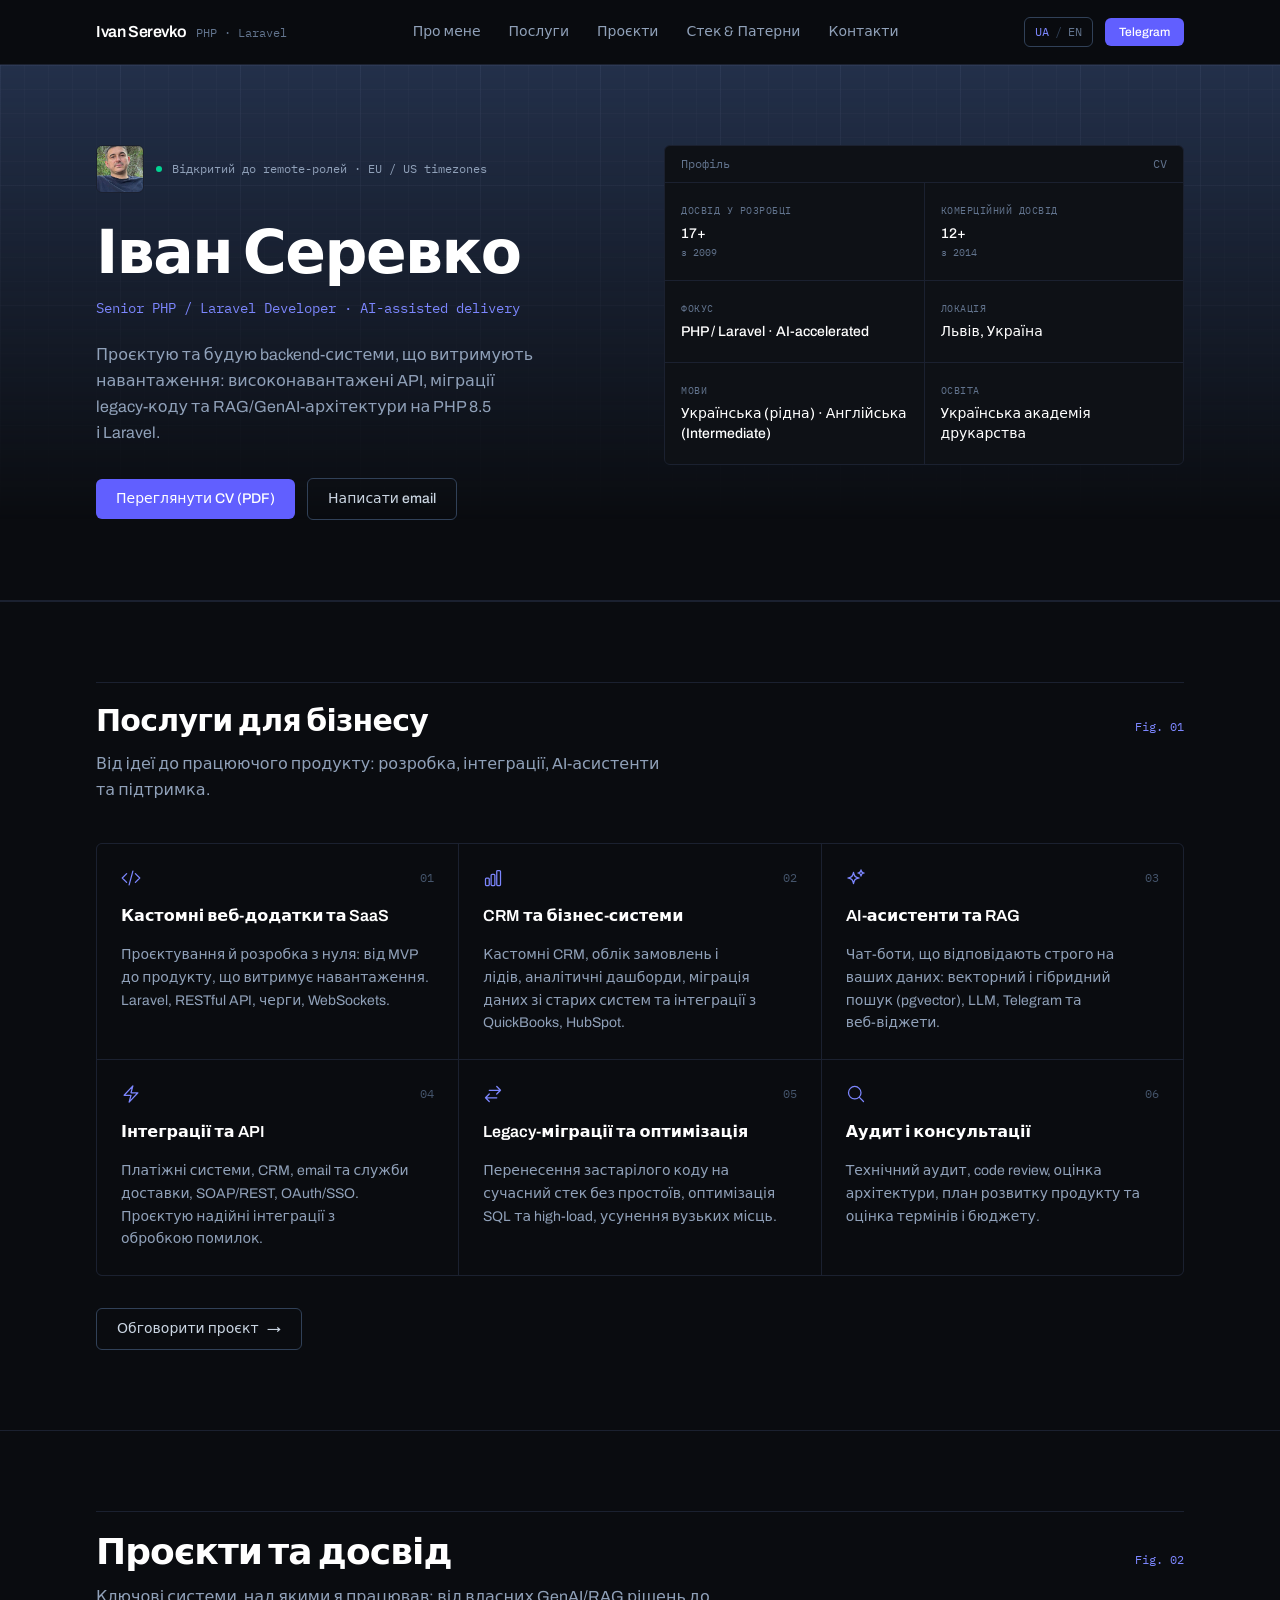
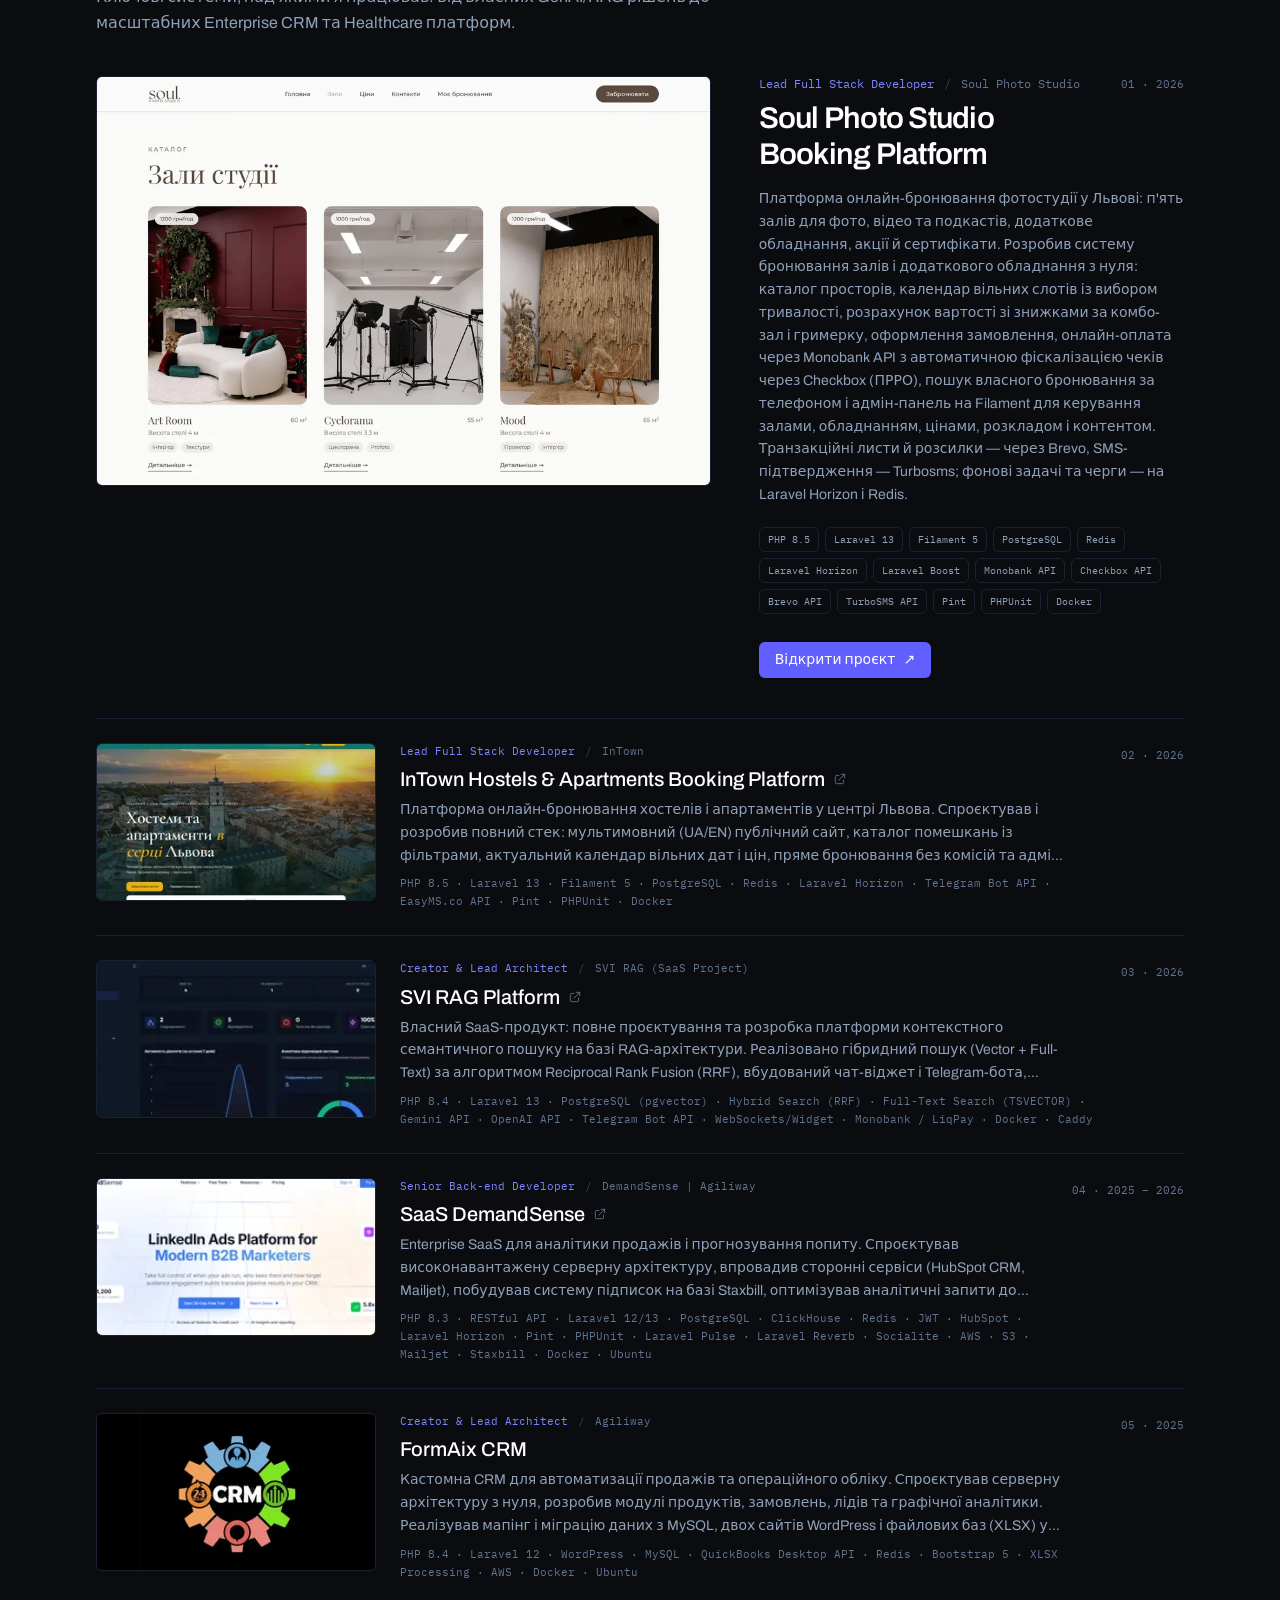
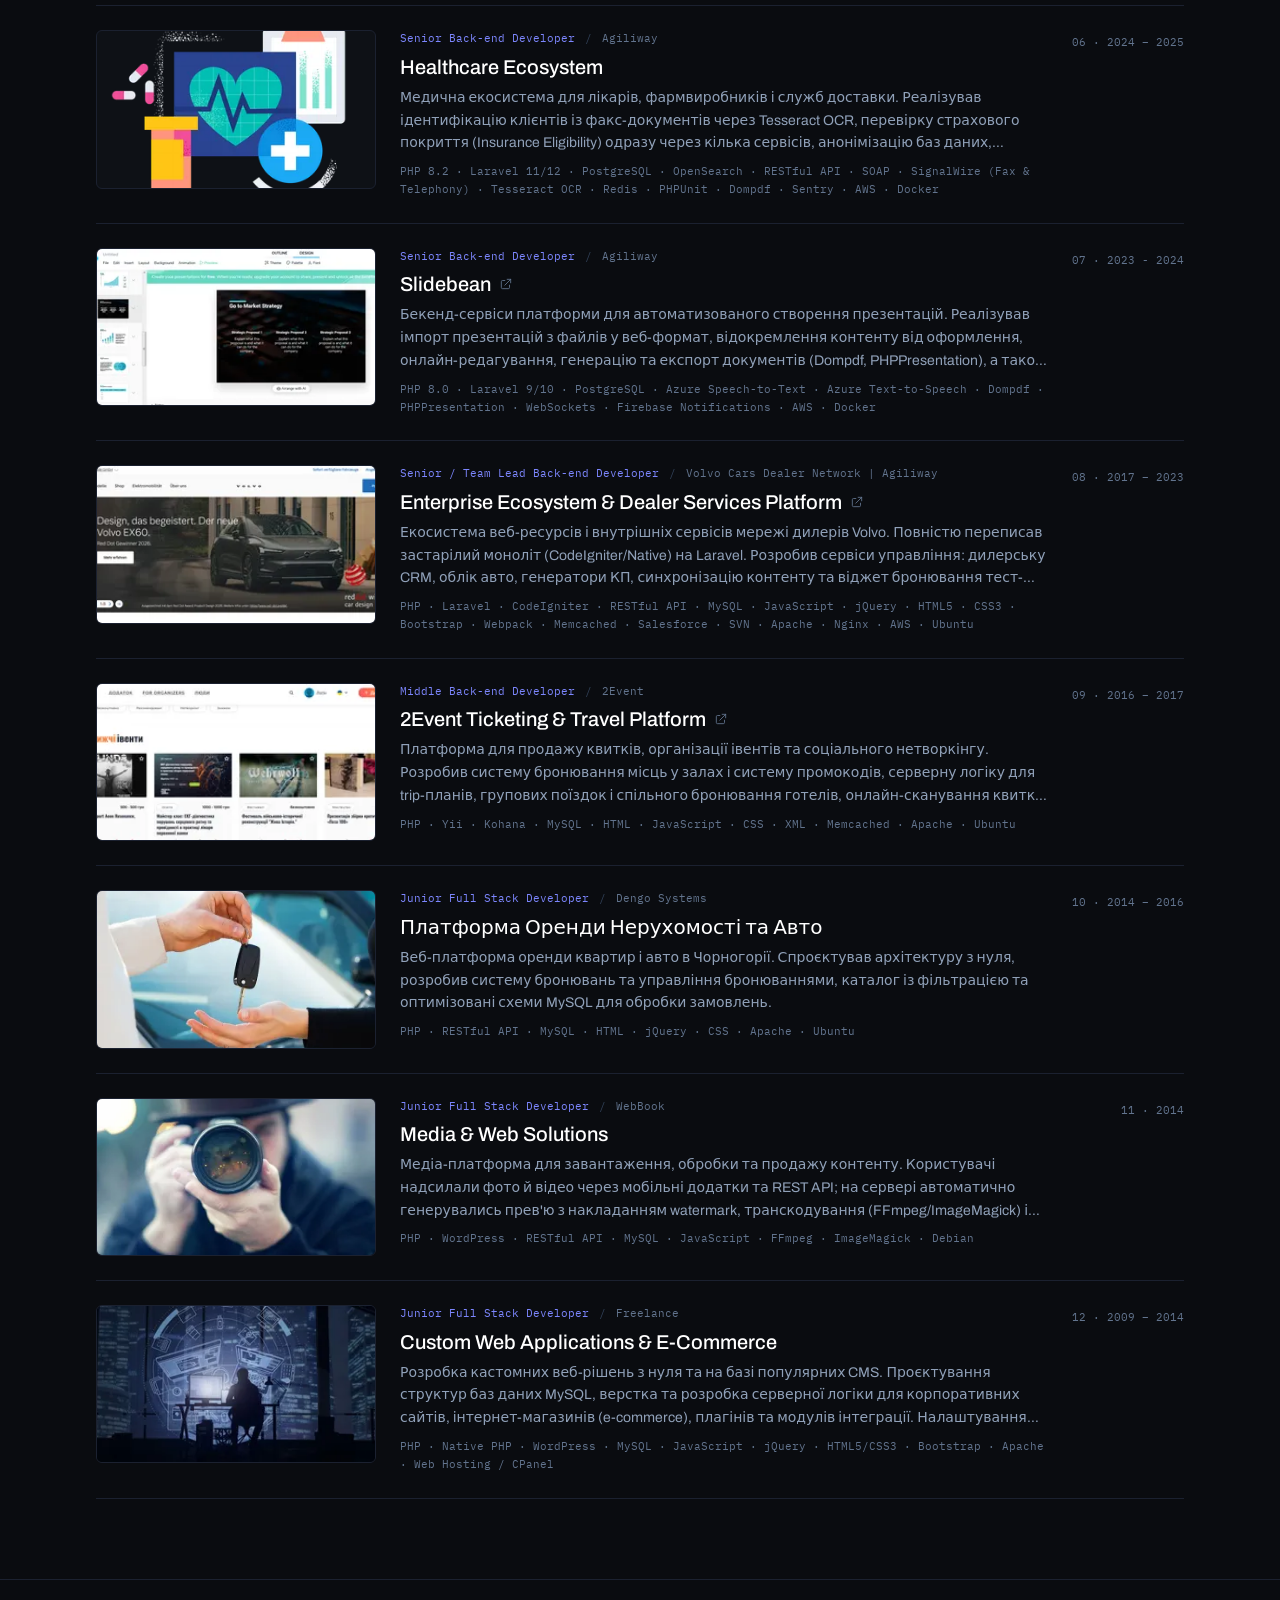
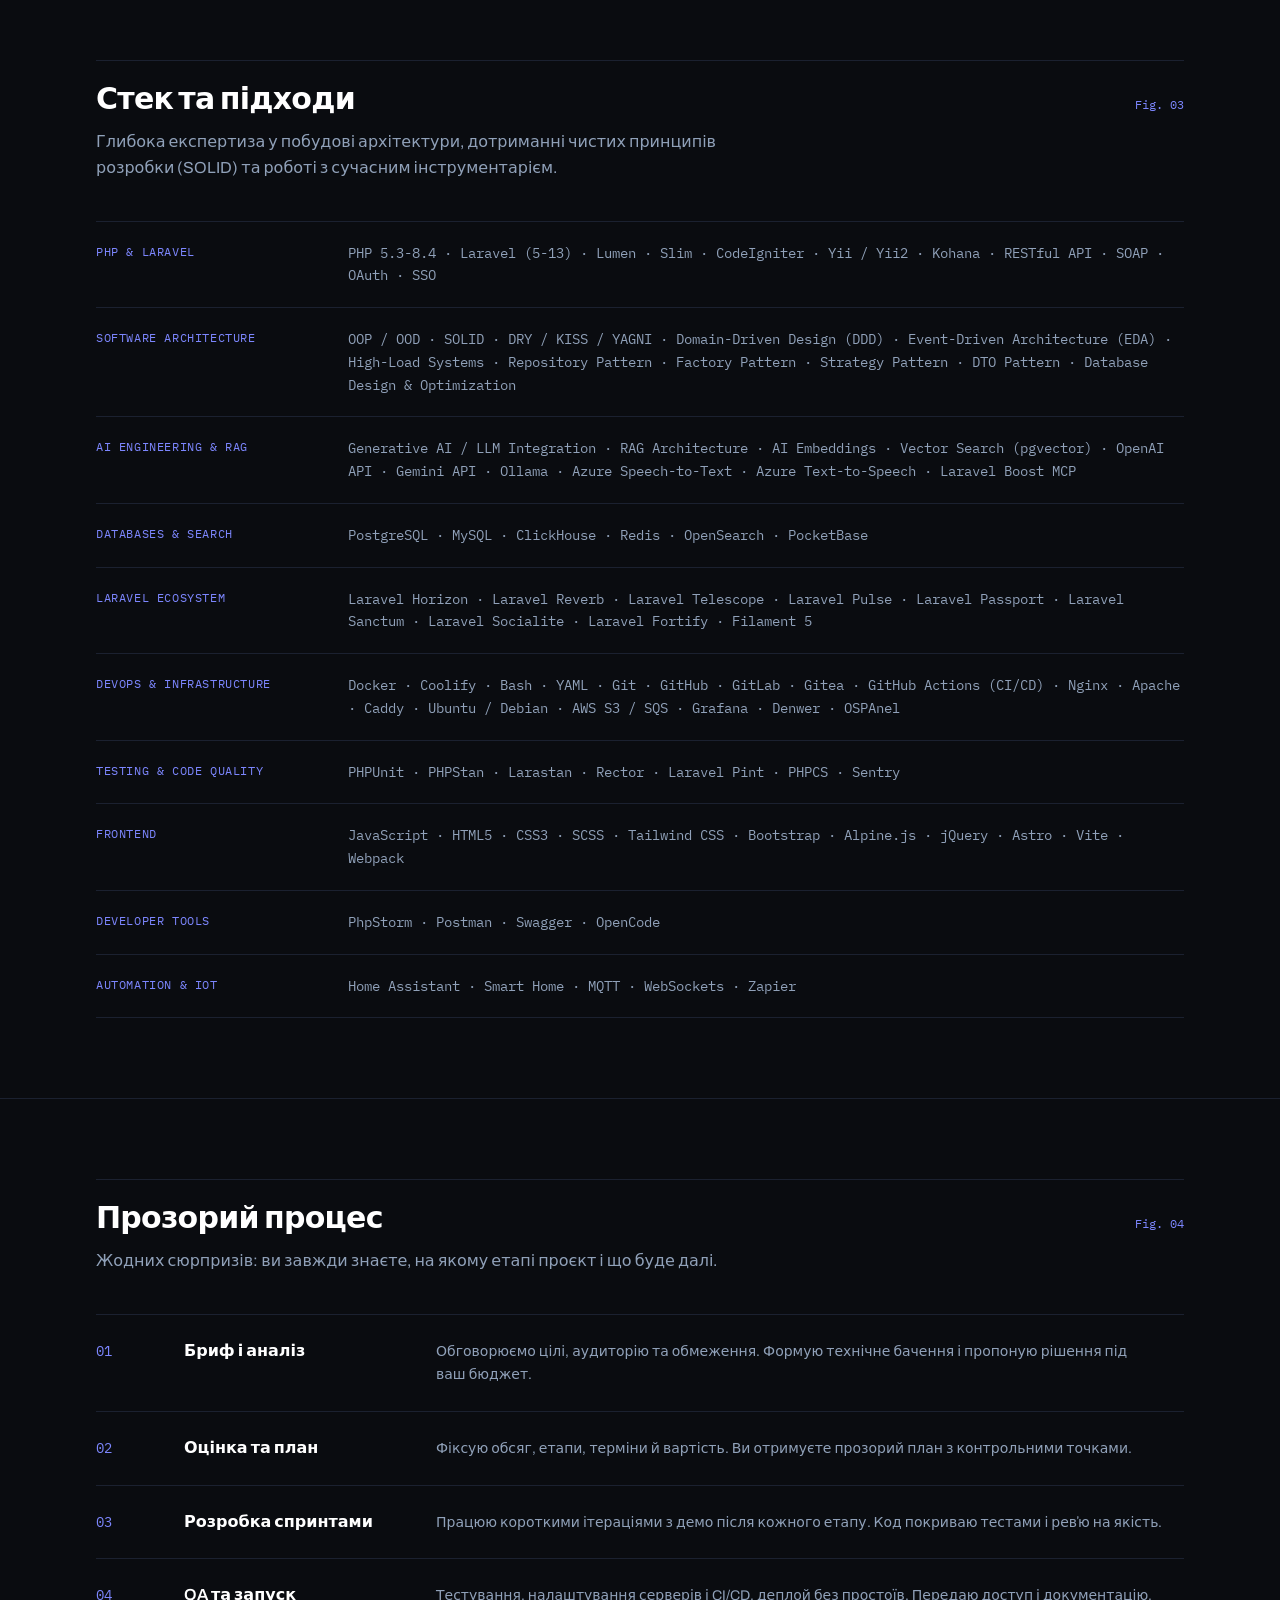
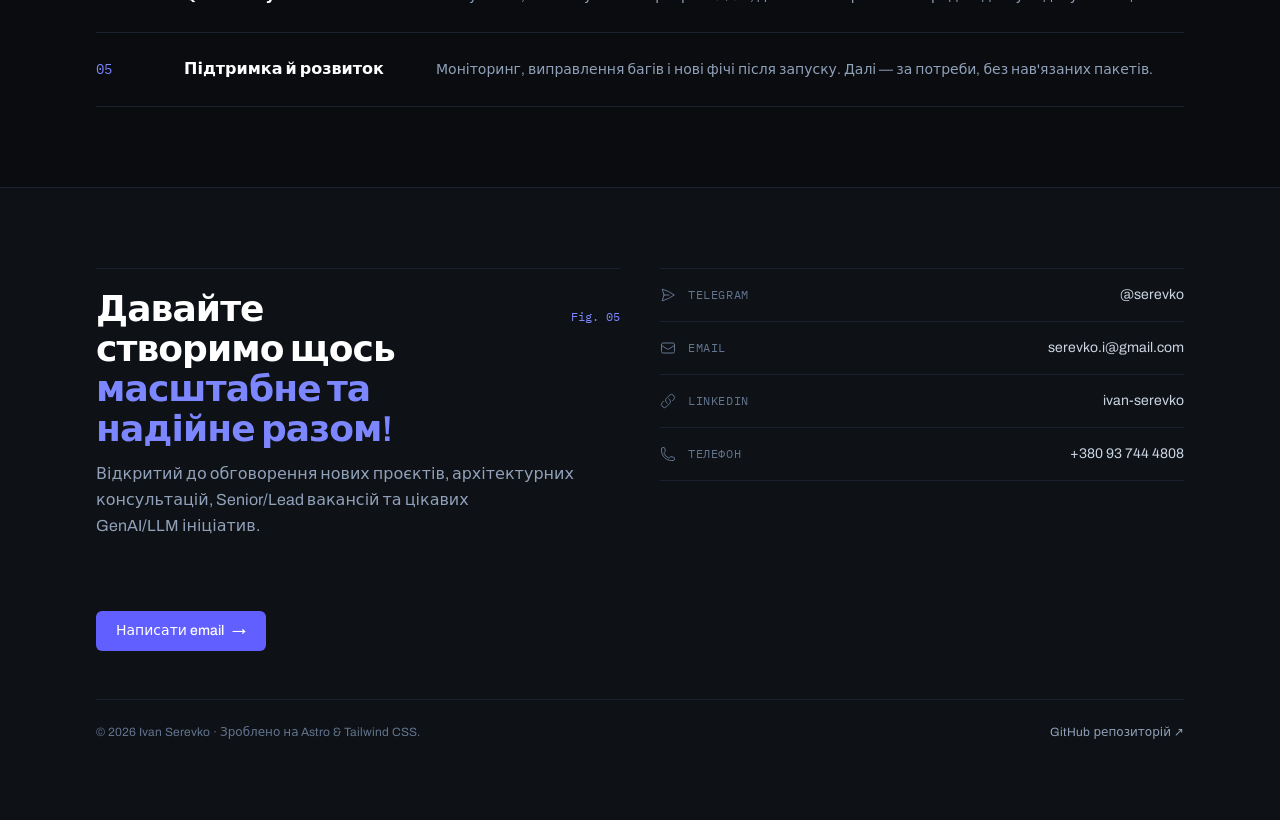
==== commit 12d428f2: "Deploying to master from @ IvanSerevko/my-portfolio-source@1555359ee7616533cbd605dd417ef5f7ada6bfec " ====
--- a/index.html
+++ b/index.html
@@ -35,4 +35,4 @@
   window.addEventListener("resize", () => {
     if (window.innerWidth >= 1024) setOpen(false, { focus: false });
   });
-</script><main class="flex-grow"><section id="about" class="relative scroll-mt-16 overflow-hidden border-b border-line"><div class="pointer-events-none absolute inset-0 bg-blueprint [mask-image:linear-gradient(to_bottom,black,transparent_85%)]" aria-hidden="true"></div><div class="relative mx-auto max-w-6xl px-4 py-14 sm:px-6 md:py-20 lg:px-8"><div class="grid items-start gap-10 lg:grid-cols-12 lg:gap-12"><div class="flex flex-col lg:col-span-6"><div class="flex items-center gap-3"><img src="/images/photo.jpg" alt="Іван Серевко" width="80" height="80" loading="eager" class="size-12 shrink-0 rounded-md border border-line object-cover"><p class="flex items-center gap-2.5 font-mono text-xs text-slate-400"><span class="size-1.5 rounded-full bg-emerald-400"></span>Відкритий до remote-ролей · EU / US timezones</p></div><h1 class="mt-8 text-5xl font-semibold leading-[0.95] tracking-tight text-white sm:text-6xl">Іван Серевко</h1><p class="mt-4 font-mono text-sm text-indigo-400">Senior PHP / Laravel Developer · AI-assisted delivery</p><p class="mt-6 max-w-md text-base leading-relaxed text-slate-400">Проєктую та будую backend-системи, що витримують навантаження: високонавантажені API, міграції legacy-коду та RAG/GenAI-архітектури на PHP 8.5 і Laravel.</p><div class="mt-8 flex flex-wrap items-center gap-3"><a href="/cv" class="rounded-md bg-indigo-500 px-5 py-2.5 text-sm font-medium text-white transition-colors hover:bg-indigo-400 focus-visible:outline-none focus-visible:ring-2 focus-visible:ring-indigo-400 focus-visible:ring-offset-2 focus-visible:ring-offset-ink">Переглянути CV (PDF)</a><a href="mailto:serevko.i@gmail.com" class="rounded-md border border-slate-700 px-5 py-2.5 text-sm font-medium text-slate-300 transition-colors hover:border-slate-500 hover:text-white focus-visible:outline-none focus-visible:ring-2 focus-visible:ring-indigo-400 focus-visible:ring-offset-2 focus-visible:ring-offset-ink">Написати email</a></div></div><div class="lg:col-span-6"><div class="overflow-hidden rounded-md border border-line bg-surface"><div class="flex items-center justify-between border-b border-line px-4 py-2.5 font-mono text-xs text-slate-500"><span>Профіль</span><span>CV</span></div><dl class="grid grid-cols-2 gap-px bg-line"><div class="bg-surface px-4 py-5"><dt class="font-mono text-[10px] uppercase tracking-wider text-slate-500">Досвід у розробці</dt><dd class="mt-1.5 text-sm font-medium text-white">17+<span class="mt-0.5 block font-mono text-[10px] font-normal text-slate-500">з 2009</span></dd></div><div class="bg-surface px-4 py-5"><dt class="font-mono text-[10px] uppercase tracking-wider text-slate-500">Комерційний досвід</dt><dd class="mt-1.5 text-sm font-medium text-white">12+<span class="mt-0.5 block font-mono text-[10px] font-normal text-slate-500">з 2014</span></dd></div><div class="bg-surface px-4 py-5"><dt class="font-mono text-[10px] uppercase tracking-wider text-slate-500">Фокус</dt><dd class="mt-1.5 text-sm font-medium text-white">PHP / Laravel · AI-accelerated</dd></div><div class="bg-surface px-4 py-5"><dt class="font-mono text-[10px] uppercase tracking-wider text-slate-500">Локація</dt><dd class="mt-1.5 text-sm font-medium text-white">Львів, Україна</dd></div><div class="bg-surface px-4 py-5"><dt class="font-mono text-[10px] uppercase tracking-wider text-slate-500">Мови</dt><dd class="mt-1.5 text-sm font-medium text-white">Українська (рідна) · Англійська (Intermediate)</dd></div><div class="bg-surface px-4 py-5"><dt class="font-mono text-[10px] uppercase tracking-wider text-slate-500">Освіта</dt><dd class="mt-1.5 text-sm font-medium text-white">Українська академія друкарства</dd></div></dl></div></div></div></div></section><section id="services" class="scroll-mt-16 border-t border-line py-14 md:py-20"><div class="max-w-6xl mx-auto px-4 sm:px-6 lg:px-8"><header class="mb-10"><div class="flex items-baseline justify-between gap-4 border-t border-line pt-5"><h2 class="font-semibold tracking-tight text-white text-2xl sm:text-3xl">Послуги для бізнесу</h2><span class="shrink-0 font-mono text-xs text-indigo-400">Fig. 01</span></div><p class="mt-3 max-w-2xl leading-relaxed text-slate-400">Від ідеї до працюючого продукту: розробка, інтеграції, AI-асистенти та підтримка.</p></header><div class="grid grid-cols-1 gap-px overflow-hidden rounded-md border border-line bg-line sm:grid-cols-2 lg:grid-cols-3"><a href="#contacts" class="group flex flex-col gap-4 bg-ink p-6 transition-colors hover:bg-surface focus-visible:outline-none focus-visible:ring-2 focus-visible:ring-inset focus-visible:ring-indigo-400"><div class="flex items-center justify-between"><svg class="size-5 text-indigo-400" fill="none" stroke="currentColor" viewBox="0 0 24 24" stroke-width="1.5" stroke-linecap="round" stroke-linejoin="round" aria-hidden="true"><path d="M17.25 6.75 22.5 12l-5.25 5.25m-10.5 0L1.5 12l5.25-5.25m7.5-3-4.5 16.5"></path></svg><span class="font-mono text-xs text-slate-600">01</span></div><h3 class="text-base font-semibold text-white transition-colors group-hover:text-indigo-300">Кастомні веб-додатки та SaaS</h3><p class="text-sm leading-relaxed text-slate-400">Проєктування й розробка з нуля: від MVP до продукту, що витримує навантаження. Laravel, RESTful API, черги, WebSockets.</p></a><a href="#contacts" class="group flex flex-col gap-4 bg-ink p-6 transition-colors hover:bg-surface focus-visible:outline-none focus-visible:ring-2 focus-visible:ring-inset focus-visible:ring-indigo-400"><div class="flex items-center justify-between"><svg class="size-5 text-indigo-400" fill="none" stroke="currentColor" viewBox="0 0 24 24" stroke-width="1.5" stroke-linecap="round" stroke-linejoin="round" aria-hidden="true"><path d="M3 13.125C3 12.504 3.504 12 4.125 12h2.25c.621 0 1.125.504 1.125 1.125v6.75C7.5 20.496 6.996 21 6.375 21h-2.25A1.125 1.125 0 0 1 3 19.875v-6.75ZM9.75 8.625c0-.621.504-1.125 1.125-1.125h2.25c.621 0 1.125.504 1.125 1.125v11.25c0 .621-.504 1.125-1.125 1.125h-2.25a1.125 1.125 0 0 1-1.125-1.125V8.625ZM16.5 4.125c0-.621.504-1.125 1.125-1.125h2.25C20.496 3 21 3.504 21 4.125v15.75c0 .621-.504 1.125-1.125 1.125h-2.25a1.125 1.125 0 0 1-1.125-1.125V4.125Z"></path></svg><span class="font-mono text-xs text-slate-600">02</span></div><h3 class="text-base font-semibold text-white transition-colors group-hover:text-indigo-300">CRM та бізнес-системи</h3><p class="text-sm leading-relaxed text-slate-400">Кастомні CRM, облік замовлень і лідів, аналітичні дашборди, міграція даних зі старих систем та інтеграції з QuickBooks, HubSpot.</p></a><a href="#contacts" class="group flex flex-col gap-4 bg-ink p-6 transition-colors hover:bg-surface focus-visible:outline-none focus-visible:ring-2 focus-visible:ring-inset focus-visible:ring-indigo-400"><div class="flex items-center justify-between"><svg class="size-5 text-indigo-400" fill="none" stroke="currentColor" viewBox="0 0 24 24" stroke-width="1.5" stroke-linecap="round" stroke-linejoin="round" aria-hidden="true"><path d="M9.813 15.904 9 18.75l-.813-2.846a4.5 4.5 0 0 0-3.09-3.09L2.25 12l2.846-.813a4.5 4.5 0 0 0 3.09-3.09L9 5.25l.813 2.846a4.5 4.5 0 0 0 3.09 3.09L15.75 12l-2.846.813a4.5 4.5 0 0 0-3.09 3.09ZM18.259 8.715 18 9.75l-.259-1.035a3.375 3.375 0 0 0-2.455-2.456L14.25 6l1.036-.259a3.375 3.375 0 0 0 2.455-2.456L18 2.25l.259 1.035a3.375 3.375 0 0 0 2.456 2.456L21.75 6l-1.035.259a3.375 3.375 0 0 0-2.456 2.456Z"></path></svg><span class="font-mono text-xs text-slate-600">03</span></div><h3 class="text-base font-semibold text-white transition-colors group-hover:text-indigo-300">AI-асистенти та RAG</h3><p class="text-sm leading-relaxed text-slate-400">Чат-боти, що відповідають строго на ваших даних: векторний і гібридний пошук (pgvector), LLM, Telegram та веб-віджети.</p></a><a href="#contacts" class="group flex flex-col gap-4 bg-ink p-6 transition-colors hover:bg-surface focus-visible:outline-none focus-visible:ring-2 focus-visible:ring-inset focus-visible:ring-indigo-400"><div class="flex items-center justify-between"><svg class="size-5 text-indigo-400" fill="none" stroke="currentColor" viewBox="0 0 24 24" stroke-width="1.5" stroke-linecap="round" stroke-linejoin="round" aria-hidden="true"><path d="m3.75 13.5 10.5-11.25L12 10.5h8.25L9.75 21.75 12 13.5H3.75Z"></path></svg><span class="font-mono text-xs text-slate-600">04</span></div><h3 class="text-base font-semibold text-white transition-colors group-hover:text-indigo-300">Інтеграції та API</h3><p class="text-sm leading-relaxed text-slate-400">Платіжні системи, CRM, email та служби доставки, SOAP/REST, OAuth/SSO. Проєктую надійні інтеграції з обробкою помилок.</p></a><a href="#contacts" class="group flex flex-col gap-4 bg-ink p-6 transition-colors hover:bg-surface focus-visible:outline-none focus-visible:ring-2 focus-visible:ring-inset focus-visible:ring-indigo-400"><div class="flex items-center justify-between"><svg class="size-5 text-indigo-400" fill="none" stroke="currentColor" viewBox="0 0 24 24" stroke-width="1.5" stroke-linecap="round" stroke-linejoin="round" aria-hidden="true"><path d="M7.5 21 3 16.5m0 0L7.5 12M3 16.5h13.5m0-13.5L21 7.5m0 0L16.5 12M21 7.5H7.5"></path></svg><span class="font-mono text-xs text-slate-600">05</span></div><h3 class="text-base font-semibold text-white transition-colors group-hover:text-indigo-300">Legacy-міграції та оптимізація</h3><p class="text-sm leading-relaxed text-slate-400">Перенесення застарілого коду на сучасний стек без простоїв, оптимізація SQL та high-load, усунення вузьких місць.</p></a><a href="#contacts" class="group flex flex-col gap-4 bg-ink p-6 transition-colors hover:bg-surface focus-visible:outline-none focus-visible:ring-2 focus-visible:ring-inset focus-visible:ring-indigo-400"><div class="flex items-center justify-between"><svg class="size-5 text-indigo-400" fill="none" stroke="currentColor" viewBox="0 0 24 24" stroke-width="1.5" stroke-linecap="round" stroke-linejoin="round" aria-hidden="true"><path d="m21 21-5.197-5.197m0 0A7.5 7.5 0 1 0 5.196 5.196a7.5 7.5 0 0 0 10.607 10.607Z"></path></svg><span class="font-mono text-xs text-slate-600">06</span></div><h3 class="text-base font-semibold text-white transition-colors group-hover:text-indigo-300">Аудит і консультації</h3><p class="text-sm leading-relaxed text-slate-400">Технічний аудит, code review, оцінка архітектури, план розвитку продукту та оцінка термінів і бюджету.</p></a></div><div class="mt-8"><a href="#contacts" class="inline-flex items-center gap-2 rounded-md border border-slate-700 px-5 py-2.5 text-sm font-medium text-slate-300 transition-colors hover:border-slate-500 hover:text-white focus-visible:outline-none focus-visible:ring-2 focus-visible:ring-indigo-400 focus-visible:ring-offset-2 focus-visible:ring-offset-ink">Обговорити проєкт<span aria-hidden="true">→</span></a></div></div></section><section id="projects" class="scroll-mt-16 border-t border-line py-14 md:py-20"><div class="max-w-6xl mx-auto px-4 sm:px-6 lg:px-8"><header class="mb-10"><div class="flex items-baseline justify-between gap-4 border-t border-line pt-5"><h2 class="font-semibold tracking-tight text-white text-3xl sm:text-4xl">Проєкти та досвід</h2><span class="shrink-0 font-mono text-xs text-indigo-400">Fig. 02</span></div><p class="mt-3 max-w-2xl leading-relaxed text-slate-400">Ключові системи, над якими я працював: від власних GenAI/RAG рішень до масштабних Enterprise CRM та Healthcare платформ.</p></header><article class="grid gap-8 border-b border-line pb-10 lg:grid-cols-12 lg:gap-12"><div class="lg:col-span-7"><div class="overflow-hidden rounded-md border border-line bg-surface"><img src="/_astro/soul.lSffBrki_1pmYVW.webp" srcset="/_astro/soul.lSffBrki_1wB1Q5.webp 480w, /_astro/soul.lSffBrki_NqniA.webp 960w, /_astro/soul.lSffBrki_1pmYVW.webp 1440w" alt="Soul Photo Studio Booking Platform" sizes="(min-width: 1024px) 620px, 100vw" loading="lazy" decoding="async" width="1440" height="960" class="h-auto w-full"></div></div><div class="flex flex-col lg:col-span-5"><div class="flex flex-wrap items-baseline justify-between gap-x-4 gap-y-1 font-mono text-xs"><div class="flex flex-wrap items-baseline gap-x-2.5 gap-y-1"><span class="text-indigo-400">Lead Full Stack Developer</span><span class="text-slate-700" aria-hidden="true">/</span><span class="text-slate-500">Soul Photo Studio</span></div><span class="text-[11px] text-slate-500">01 · 2026</span></div><h3 class="mt-2 text-2xl font-semibold tracking-tight text-white sm:text-3xl">Soul Photo Studio Booking Platform</h3><p class="mt-4 max-w-xl text-sm leading-relaxed text-slate-400">Платформа онлайн-бронювання фотостудії у Львові: п&#39;ять залів для фото, відео та подкастів, додаткове обладнання, акції й сертифікати. Розробив систему бронювання залів і додаткового обладнання з нуля: каталог просторів, календар вільних слотів із вибором тривалості, розрахунок вартості зі знижками за комбо-зал і гримерку, оформлення замовлення та онлайн-оплата через Monobank API, пошук власного бронювання за телефоном і адмін-панель на Filament для керування залами, обладнанням, цінами, розкладом і контентом. Транзакційні листи й розсилки — через Brevo, SMS-підтвердження — Turbosms; фонові задачі та черги — на Laravel Horizon і Redis.</p><ul class="mt-5 flex flex-wrap gap-1.5"><li class="rounded-md border border-line px-2 py-1 font-mono text-[10px] text-slate-400">PHP 8.5</li><li class="rounded-md border border-line px-2 py-1 font-mono text-[10px] text-slate-400">Laravel 13</li><li class="rounded-md border border-line px-2 py-1 font-mono text-[10px] text-slate-400">Filament 5</li><li class="rounded-md border border-line px-2 py-1 font-mono text-[10px] text-slate-400">PostgreSQL</li><li class="rounded-md border border-line px-2 py-1 font-mono text-[10px] text-slate-400">Redis</li><li class="rounded-md border border-line px-2 py-1 font-mono text-[10px] text-slate-400">Laravel Horizon</li><li class="rounded-md border border-line px-2 py-1 font-mono text-[10px] text-slate-400">Laravel Boost</li><li class="rounded-md border border-line px-2 py-1 font-mono text-[10px] text-slate-400">Monobank API</li><li class="rounded-md border border-line px-2 py-1 font-mono text-[10px] text-slate-400">Brevo API</li><li class="rounded-md border border-line px-2 py-1 font-mono text-[10px] text-slate-400">TurboSMS API</li><li class="rounded-md border border-line px-2 py-1 font-mono text-[10px] text-slate-400">Pint</li><li class="rounded-md border border-line px-2 py-1 font-mono text-[10px] text-slate-400">PHPUnit</li><li class="rounded-md border border-line px-2 py-1 font-mono text-[10px] text-slate-400">Docker</li></ul><a href="https://soulphotostudio.com.ua" target="_blank" rel="noopener noreferrer" class="mt-7 inline-flex w-fit items-center gap-2 rounded-md bg-indigo-500 px-4 py-2 text-sm font-medium text-white transition-colors hover:bg-indigo-400 focus-visible:outline-none focus-visible:ring-2 focus-visible:ring-indigo-400 focus-visible:ring-offset-2 focus-visible:ring-offset-ink">Відкрити проєкт<span aria-hidden="true">↗</span></a></div></article><div><article class="group grid grid-cols-1 items-start gap-4 border-b border-line py-6 sm:grid-cols-[240px_1fr] sm:gap-6 lg:grid-cols-[280px_1fr_auto]"><div class="overflow-hidden rounded-md border border-line bg-surface transition-colors group-hover:border-slate-700"><img src="/_astro/intown.281BMi44_2gYvfj.webp" srcset="/_astro/intown.281BMi44_19pEWT.webp 320w, /_astro/intown.281BMi44_ZxWX5O.webp 640w, /_astro/intown.281BMi44_Z2glB9x.webp 960w" alt="InTown Hostels &amp; Apartments Booking Platform" sizes="(min-width: 1024px) 280px, (min-width: 640px) 240px, 100vw" loading="lazy" decoding="async" width="1440" height="900" class="aspect-video w-full object-cover"></div><div class="min-w-0"><div class="flex flex-wrap items-baseline gap-x-2.5 gap-y-1 font-mono text-[11px]"><span class="text-indigo-400">Lead Full Stack Developer</span><span class="text-slate-700" aria-hidden="true">/</span><span class="text-slate-500">InTown</span></div><h3 class="mt-1.5 flex items-baseline gap-2 text-lg font-medium text-white transition-colors group-hover:text-indigo-300 sm:text-xl">InTown Hostels &amp; Apartments Booking Platform<a href="https://intown.lviv.ua" target="_blank" rel="noopener noreferrer" class="shrink-0 text-slate-500 transition-colors hover:text-indigo-400 focus-visible:outline-none focus-visible:ring-2 focus-visible:ring-indigo-400 focus-visible:ring-offset-2 focus-visible:ring-offset-ink" aria-label="Відкрити проєкт: InTown Hostels &amp; Apartments Booking Platform"><svg class="size-3.5" fill="none" stroke="currentColor" viewBox="0 0 24 24" stroke-width="1.5" stroke-linecap="round" stroke-linejoin="round" aria-hidden="true"><path d="M10 6H6a2 2 0 0 0-2 2v10a2 2 0 0 0 2 2h10a2 2 0 0 0 2-2v-4M14 4h6m0 0v6m0-6L10 14"></path></svg></a></h3><p class="mt-1.5 line-clamp-2 max-w-2xl text-sm leading-relaxed text-slate-400 sm:line-clamp-3">Платформа онлайн-бронювання хостелів і апартаментів у центрі Львова. Спроєктував і розробив повний стек: мультимовний (UA/EN) публічний сайт, каталог помешкань із фільтрами, актуальний календар вільних дат і цін, пряме бронювання без комісій та адмін-панель на Filament. Інтегрував EasyMS.co для синхронізації бронювань і заявок, а через Telegram-бот можна шукати вільне житло та робити бронювання.</p><p class="mt-2 font-mono text-[11px] leading-relaxed text-slate-500">PHP 8.5 · Laravel 13 · Filament 5 · PostgreSQL · Redis · Laravel Horizon · Telegram Bot API · EasyMS.co API · Pint · PHPUnit · Docker</p></div><span class="hidden pt-1 font-mono text-[11px] text-slate-500 lg:block">02 · 2026</span></article><article class="group grid grid-cols-1 items-start gap-4 border-b border-line py-6 sm:grid-cols-[240px_1fr] sm:gap-6 lg:grid-cols-[280px_1fr_auto]"><div class="overflow-hidden rounded-md border border-line bg-surface transition-colors group-hover:border-slate-700"><img src="/_astro/svi-rag.DTwhApH8_Z2i3tv9.webp" srcset="/_astro/svi-rag.DTwhApH8_mzrck.webp 320w, /_astro/svi-rag.DTwhApH8_Z1l8XOt.webp 640w, /_astro/svi-rag.DTwhApH8_15H7hw.webp 960w" alt="SVI RAG Platform" sizes="(min-width: 1024px) 280px, (min-width: 640px) 240px, 100vw" loading="lazy" decoding="async" width="1882" height="823" class="aspect-video w-full object-cover"></div><div class="min-w-0"><div class="flex flex-wrap items-baseline gap-x-2.5 gap-y-1 font-mono text-[11px]"><span class="text-indigo-400">Creator &amp; Lead Architect</span><span class="text-slate-700" aria-hidden="true">/</span><span class="text-slate-500">SVI RAG (SaaS Project)</span></div><h3 class="mt-1.5 flex items-baseline gap-2 text-lg font-medium text-white transition-colors group-hover:text-indigo-300 sm:text-xl">SVI RAG Platform<a href="https://svi-rag.tech" target="_blank" rel="noopener noreferrer" class="shrink-0 text-slate-500 transition-colors hover:text-indigo-400 focus-visible:outline-none focus-visible:ring-2 focus-visible:ring-indigo-400 focus-visible:ring-offset-2 focus-visible:ring-offset-ink" aria-label="Відкрити проєкт: SVI RAG Platform"><svg class="size-3.5" fill="none" stroke="currentColor" viewBox="0 0 24 24" stroke-width="1.5" stroke-linecap="round" stroke-linejoin="round" aria-hidden="true"><path d="M10 6H6a2 2 0 0 0-2 2v10a2 2 0 0 0 2 2h10a2 2 0 0 0 2-2v-4M14 4h6m0 0v6m0-6L10 14"></path></svg></a></h3><p class="mt-1.5 line-clamp-2 max-w-2xl text-sm leading-relaxed text-slate-400 sm:line-clamp-3">Власний SaaS-продукт: повне проєктування та розробка платформи контекстного семантичного пошуку на базі RAG-архітектури. Реалізовано гібридний пошук (Vector + Full-Text) за алгоритмом Reciprocal Rank Fusion (RRF), вбудований чат-віджет і Telegram-бота, генерацію відповідей строго на наданому контексті та збереження історії листування клієнтів.</p><p class="mt-2 font-mono text-[11px] leading-relaxed text-slate-500">PHP 8.4 · Laravel 13 · PostgreSQL (pgvector) · Hybrid Search (RRF) · Full-Text Search (TSVECTOR) · Gemini API · OpenAI API · Telegram Bot API · WebSockets/Widget · Monobank / LiqPay · Docker · Caddy</p></div><span class="hidden pt-1 font-mono text-[11px] text-slate-500 lg:block">03 · 2026</span></article><article class="group grid grid-cols-1 items-start gap-4 border-b border-line py-6 sm:grid-cols-[240px_1fr] sm:gap-6 lg:grid-cols-[280px_1fr_auto]"><div class="overflow-hidden rounded-md border border-line bg-surface transition-colors group-hover:border-slate-700"><img src="/_astro/demand-sense.VbViHZeu_22tYE9.webp" srcset="/_astro/demand-sense.VbViHZeu_128Fba.webp 320w, /_astro/demand-sense.VbViHZeu_wsChy.webp 640w, /_astro/demand-sense.VbViHZeu_ZFfV0w.webp 960w" alt="SaaS DemandSense" sizes="(min-width: 1024px) 280px, (min-width: 640px) 240px, 100vw" loading="lazy" decoding="async" width="1652" height="730" class="aspect-video w-full object-cover"></div><div class="min-w-0"><div class="flex flex-wrap items-baseline gap-x-2.5 gap-y-1 font-mono text-[11px]"><span class="text-indigo-400">Senior Back-end Developer</span><span class="text-slate-700" aria-hidden="true">/</span><span class="text-slate-500">DemandSense | Agiliway</span></div><h3 class="mt-1.5 flex items-baseline gap-2 text-lg font-medium text-white transition-colors group-hover:text-indigo-300 sm:text-xl">SaaS DemandSense<a href="https://demandsense.com" target="_blank" rel="noopener noreferrer" class="shrink-0 text-slate-500 transition-colors hover:text-indigo-400 focus-visible:outline-none focus-visible:ring-2 focus-visible:ring-indigo-400 focus-visible:ring-offset-2 focus-visible:ring-offset-ink" aria-label="Відкрити проєкт: SaaS DemandSense"><svg class="size-3.5" fill="none" stroke="currentColor" viewBox="0 0 24 24" stroke-width="1.5" stroke-linecap="round" stroke-linejoin="round" aria-hidden="true"><path d="M10 6H6a2 2 0 0 0-2 2v10a2 2 0 0 0 2 2h10a2 2 0 0 0 2-2v-4M14 4h6m0 0v6m0-6L10 14"></path></svg></a></h3><p class="mt-1.5 line-clamp-2 max-w-2xl text-sm leading-relaxed text-slate-400 sm:line-clamp-3">Enterprise SaaS для аналітики продажів і прогнозування попиту. Спроєктував високонавантажену серверну архітектуру, впровадив сторонні сервіси (HubSpot CRM, Mailjet), побудував систему підписок на базі Staxbill, оптимізував аналітичні запити до ClickHouse/PostgreSQL та налаштував асинхронні черги й WebSocket-сповіщення в реальному часі.</p><p class="mt-2 font-mono text-[11px] leading-relaxed text-slate-500">PHP 8.3 · RESTful API · Laravel 12/13 · PostgreSQL · ClickHouse · Redis · JWT · HubSpot · Laravel Horizon · Pint · PHPUnit · Laravel Pulse · Laravel Reverb · Socialite · AWS · S3 · Mailjet · Staxbill · Docker · Ubuntu</p></div><span class="hidden pt-1 font-mono text-[11px] text-slate-500 lg:block">04 · 2025 – 2026</span></article><article class="group grid grid-cols-1 items-start gap-4 border-b border-line py-6 sm:grid-cols-[240px_1fr] sm:gap-6 lg:grid-cols-[280px_1fr_auto]"><div class="overflow-hidden rounded-md border border-line bg-surface transition-colors group-hover:border-slate-700"><img src="/_astro/crm.3fdKD5TY_AvDyP.webp" srcset="/_astro/crm.3fdKD5TY_mpxVn.webp 320w, /_astro/crm.3fdKD5TY_auUyT.webp 640w, /_astro/crm.3fdKD5TY_AvDyP.webp 780w" alt="FormAix CRM" sizes="(min-width: 1024px) 280px, (min-width: 640px) 240px, 100vw" loading="lazy" decoding="async" width="780" height="456" class="aspect-video w-full object-cover"></div><div class="min-w-0"><div class="flex flex-wrap items-baseline gap-x-2.5 gap-y-1 font-mono text-[11px]"><span class="text-indigo-400">Creator &amp; Lead Architect</span><span class="text-slate-700" aria-hidden="true">/</span><span class="text-slate-500">Agiliway</span></div><h3 class="mt-1.5 flex items-baseline gap-2 text-lg font-medium text-white transition-colors group-hover:text-indigo-300 sm:text-xl">FormAix CRM</h3><p class="mt-1.5 line-clamp-2 max-w-2xl text-sm leading-relaxed text-slate-400 sm:line-clamp-3">Кастомна CRM для автоматизації продажів та операційного обліку. Спроєктував серверну архітектуру з нуля, розробив модулі продуктів, замовлень, лідів та графічної аналітики. Реалізував мапінг і міграцію даних з MySQL, двох сайтів WordPress і файлових баз (XLSX) у CRM, а також двосторонню інтеграцію з QuickBooks Desktop.</p><p class="mt-2 font-mono text-[11px] leading-relaxed text-slate-500">PHP 8.4 · Laravel 12 · WordPress · MySQL · QuickBooks Desktop API · Redis · Bootstrap 5 · XLSX Processing · AWS · Docker · Ubuntu</p></div><span class="hidden pt-1 font-mono text-[11px] text-slate-500 lg:block">05 · 2025</span></article><article class="group grid grid-cols-1 items-start gap-4 border-b border-line py-6 sm:grid-cols-[240px_1fr] sm:gap-6 lg:grid-cols-[280px_1fr_auto]"><div class="overflow-hidden rounded-md border border-line bg-surface transition-colors group-hover:border-slate-700"><img src="/_astro/healthcare.Cy23lw26_21jXra.webp" srcset="/_astro/healthcare.Cy23lw26_1wzrR9.webp 320w, /_astro/healthcare.Cy23lw26_ZjP0Wd.webp 640w, /_astro/healthcare.Cy23lw26_111T7u.webp 960w" alt="Healthcare Ecosystem" sizes="(min-width: 1024px) 280px, (min-width: 640px) 240px, 100vw" loading="lazy" decoding="async" width="1217" height="816" class="aspect-video w-full object-cover"></div><div class="min-w-0"><div class="flex flex-wrap items-baseline gap-x-2.5 gap-y-1 font-mono text-[11px]"><span class="text-indigo-400">Senior Back-end Developer</span><span class="text-slate-700" aria-hidden="true">/</span><span class="text-slate-500">Agiliway</span></div><h3 class="mt-1.5 flex items-baseline gap-2 text-lg font-medium text-white transition-colors group-hover:text-indigo-300 sm:text-xl">Healthcare Ecosystem</h3><p class="mt-1.5 line-clamp-2 max-w-2xl text-sm leading-relaxed text-slate-400 sm:line-clamp-3">Медична екосистема для лікарів, фармвиробників і служб доставки. Реалізував ідентифікацію клієнтів із факс-документів через Tesseract OCR, перевірку страхового покриття (Insurance Eligibility) одразу через кілька сервісів, анонімізацію баз даних, обробку замовлень препаратів та інтеграцію з SignalWire для факсів і голосових сповіщень.</p><p class="mt-2 font-mono text-[11px] leading-relaxed text-slate-500">PHP 8.2 · Laravel 11/12 · PostgreSQL · OpenSearch · RESTful API · SOAP · SignalWire (Fax &amp; Telephony) · Tesseract OCR · Redis · PHPUnit · Dompdf · Sentry · AWS · Docker</p></div><span class="hidden pt-1 font-mono text-[11px] text-slate-500 lg:block">06 · 2024 – 2025</span></article><article class="group grid grid-cols-1 items-start gap-4 border-b border-line py-6 sm:grid-cols-[240px_1fr] sm:gap-6 lg:grid-cols-[280px_1fr_auto]"><div class="overflow-hidden rounded-md border border-line bg-surface transition-colors group-hover:border-slate-700"><img src="/_astro/roi4cio.Ca47dv28_Z2q3mi2.webp" srcset="/_astro/roi4cio.Ca47dv28_Z1gs0oY.webp 320w, /_astro/roi4cio.Ca47dv28_Z5lmf5.webp 640w, /_astro/roi4cio.Ca47dv28_19jmSr.webp 960w" alt="Slidebean" sizes="(min-width: 1024px) 280px, (min-width: 640px) 240px, 100vw" loading="lazy" decoding="async" width="1160" height="600" class="aspect-video w-full object-cover"></div><div class="min-w-0"><div class="flex flex-wrap items-baseline gap-x-2.5 gap-y-1 font-mono text-[11px]"><span class="text-indigo-400">Senior Back-end Developer</span><span class="text-slate-700" aria-hidden="true">/</span><span class="text-slate-500">Agiliway</span></div><h3 class="mt-1.5 flex items-baseline gap-2 text-lg font-medium text-white transition-colors group-hover:text-indigo-300 sm:text-xl">Slidebean<a href="https://slidebean.com" target="_blank" rel="noopener noreferrer" class="shrink-0 text-slate-500 transition-colors hover:text-indigo-400 focus-visible:outline-none focus-visible:ring-2 focus-visible:ring-indigo-400 focus-visible:ring-offset-2 focus-visible:ring-offset-ink" aria-label="Відкрити проєкт: Slidebean"><svg class="size-3.5" fill="none" stroke="currentColor" viewBox="0 0 24 24" stroke-width="1.5" stroke-linecap="round" stroke-linejoin="round" aria-hidden="true"><path d="M10 6H6a2 2 0 0 0-2 2v10a2 2 0 0 0 2 2h10a2 2 0 0 0 2-2v-4M14 4h6m0 0v6m0-6L10 14"></path></svg></a></h3><p class="mt-1.5 line-clamp-2 max-w-2xl text-sm leading-relaxed text-slate-400 sm:line-clamp-3">Бекенд-сервіси платформи для автоматизованого створення презентацій. Реалізував імпорт презентацій з файлів у веб-формат, відокремлення контенту від оформлення, онлайн-редагування, генерацію та експорт документів (Dompdf, PHPPresentation), а також AI-синтез і розпізнавання мови (Azure TTS/STT), Firebase-сповіщення та WebSockets.</p><p class="mt-2 font-mono text-[11px] leading-relaxed text-slate-500">PHP 8.0 · Laravel 9/10 · PostgreSQL · Azure Speech-to-Text · Azure Text-to-Speech · Dompdf · PHPPresentation · WebSockets · Firebase Notifications · AWS · Docker</p></div><span class="hidden pt-1 font-mono text-[11px] text-slate-500 lg:block">07 · 2023 - 2024</span></article><article class="group grid grid-cols-1 items-start gap-4 border-b border-line py-6 sm:grid-cols-[240px_1fr] sm:gap-6 lg:grid-cols-[280px_1fr_auto]"><div class="overflow-hidden rounded-md border border-line bg-surface transition-colors group-hover:border-slate-700"><img src="/_astro/volvocars.BFpq73rk_Vwil8.webp" srcset="/_astro/volvocars.BFpq73rk_1KcT96.webp 320w, /_astro/volvocars.BFpq73rk_Z1XYeBy.webp 640w, /_astro/volvocars.BFpq73rk_1nMYae.webp 960w" alt="Enterprise Ecosystem &amp; Dealer Services Platform" sizes="(min-width: 1024px) 280px, (min-width: 640px) 240px, 100vw" loading="lazy" decoding="async" width="1720" height="806" class="aspect-video w-full object-cover"></div><div class="min-w-0"><div class="flex flex-wrap items-baseline gap-x-2.5 gap-y-1 font-mono text-[11px]"><span class="text-indigo-400">Senior / Team Lead Back-end Developer</span><span class="text-slate-700" aria-hidden="true">/</span><span class="text-slate-500">Volvo Cars Dealer Network | Agiliway</span></div><h3 class="mt-1.5 flex items-baseline gap-2 text-lg font-medium text-white transition-colors group-hover:text-indigo-300 sm:text-xl">Enterprise Ecosystem &amp; Dealer Services Platform<a href="https://www.volvocars-haendler.de/premium-automobile" target="_blank" rel="noopener noreferrer" class="shrink-0 text-slate-500 transition-colors hover:text-indigo-400 focus-visible:outline-none focus-visible:ring-2 focus-visible:ring-indigo-400 focus-visible:ring-offset-2 focus-visible:ring-offset-ink" aria-label="Відкрити проєкт: Enterprise Ecosystem &amp; Dealer Services Platform"><svg class="size-3.5" fill="none" stroke="currentColor" viewBox="0 0 24 24" stroke-width="1.5" stroke-linecap="round" stroke-linejoin="round" aria-hidden="true"><path d="M10 6H6a2 2 0 0 0-2 2v10a2 2 0 0 0 2 2h10a2 2 0 0 0 2-2v-4M14 4h6m0 0v6m0-6L10 14"></path></svg></a></h3><p class="mt-1.5 line-clamp-2 max-w-2xl text-sm leading-relaxed text-slate-400 sm:line-clamp-3">Екосистема веб-ресурсів і внутрішніх сервісів мережі дилерів Volvo. Повністю переписав застарілий моноліт (CodeIgniter/Native) на Laravel. Розробив сервіси управління: дилерську CRM, облік авто, генератори КП, синхронізацію контенту та віджет бронювання тест-драйву автомобіля.</p><p class="mt-2 font-mono text-[11px] leading-relaxed text-slate-500">PHP · Laravel · CodeIgniter · RESTful API · MySQL · JavaScript · jQuery · HTML5 · CSS3 · Bootstrap · Webpack · Memcached · Salesforce · SVN · Apache · Nginx · AWS · Ubuntu</p></div><span class="hidden pt-1 font-mono text-[11px] text-slate-500 lg:block">08 · 2017 – 2023</span></article><article class="group grid grid-cols-1 items-start gap-4 border-b border-line py-6 sm:grid-cols-[240px_1fr] sm:gap-6 lg:grid-cols-[280px_1fr_auto]"><div class="overflow-hidden rounded-md border border-line bg-surface transition-colors group-hover:border-slate-700"><img src="/_astro/2event.B4apv7ni_Z1LN99f.webp" srcset="/_astro/2event.B4apv7ni_ZVrW1n.webp 320w, /_astro/2event.B4apv7ni_Z1yHyvP.webp 640w, /_astro/2event.B4apv7ni_ZM9qNK.webp 960w" alt="2Event Ticketing &amp; Travel Platform" sizes="(min-width: 1024px) 280px, (min-width: 640px) 240px, 100vw" loading="lazy" decoding="async" width="1800" height="802" class="aspect-video w-full object-cover"></div><div class="min-w-0"><div class="flex flex-wrap items-baseline gap-x-2.5 gap-y-1 font-mono text-[11px]"><span class="text-indigo-400">Middle Back-end Developer</span><span class="text-slate-700" aria-hidden="true">/</span><span class="text-slate-500">2Event</span></div><h3 class="mt-1.5 flex items-baseline gap-2 text-lg font-medium text-white transition-colors group-hover:text-indigo-300 sm:text-xl">2Event Ticketing &amp; Travel Platform<a href="https://2event.com.ua/#/" target="_blank" rel="noopener noreferrer" class="shrink-0 text-slate-500 transition-colors hover:text-indigo-400 focus-visible:outline-none focus-visible:ring-2 focus-visible:ring-indigo-400 focus-visible:ring-offset-2 focus-visible:ring-offset-ink" aria-label="Відкрити проєкт: 2Event Ticketing &amp; Travel Platform"><svg class="size-3.5" fill="none" stroke="currentColor" viewBox="0 0 24 24" stroke-width="1.5" stroke-linecap="round" stroke-linejoin="round" aria-hidden="true"><path d="M10 6H6a2 2 0 0 0-2 2v10a2 2 0 0 0 2 2h10a2 2 0 0 0 2-2v-4M14 4h6m0 0v6m0-6L10 14"></path></svg></a></h3><p class="mt-1.5 line-clamp-2 max-w-2xl text-sm leading-relaxed text-slate-400 sm:line-clamp-3">Платформа для продажу квитків, організації івентів та соціального нетворкінгу. Розробив систему бронювання місць у залах і систему промокодів, серверну логіку для trip-планів, групових поїздок і спільного бронювання готелів, онлайн-сканування квитків та розклад подій.</p><p class="mt-2 font-mono text-[11px] leading-relaxed text-slate-500">PHP · Yii · Kohana · MySQL · HTML · JavaScript · CSS · XML · Memcached · Apache · Ubuntu</p></div><span class="hidden pt-1 font-mono text-[11px] text-slate-500 lg:block">09 · 2016 – 2017</span></article><article class="group grid grid-cols-1 items-start gap-4 border-b border-line py-6 sm:grid-cols-[240px_1fr] sm:gap-6 lg:grid-cols-[280px_1fr_auto]"><div class="overflow-hidden rounded-md border border-line bg-surface transition-colors group-hover:border-slate-700"><img src="/_astro/rent.D7nwOIxB_ZHD7rU.webp" srcset="/_astro/rent.D7nwOIxB_Z1qxgQg.webp 320w, /_astro/rent.D7nwOIxB_ZHD7rU.webp 600w" alt="Платформа Оренди Нерухомості та Авто" sizes="(min-width: 1024px) 280px, (min-width: 640px) 240px, 100vw" loading="lazy" decoding="async" width="600" height="385" class="aspect-video w-full object-cover"></div><div class="min-w-0"><div class="flex flex-wrap items-baseline gap-x-2.5 gap-y-1 font-mono text-[11px]"><span class="text-indigo-400">Junior Full Stack Developer</span><span class="text-slate-700" aria-hidden="true">/</span><span class="text-slate-500">Dengo Systems</span></div><h3 class="mt-1.5 flex items-baseline gap-2 text-lg font-medium text-white transition-colors group-hover:text-indigo-300 sm:text-xl">Платформа Оренди Нерухомості та Авто</h3><p class="mt-1.5 line-clamp-2 max-w-2xl text-sm leading-relaxed text-slate-400 sm:line-clamp-3">Веб-платформа оренди квартир і авто в Чорногорії. Спроєктував архітектуру з нуля, розробив систему бронювань та управління бронюваннями, каталог із фільтрацією та оптимізовані схеми MySQL для обробки замовлень.</p><p class="mt-2 font-mono text-[11px] leading-relaxed text-slate-500">PHP · RESTful API · MySQL · HTML · jQuery · CSS · Apache · Ubuntu</p></div><span class="hidden pt-1 font-mono text-[11px] text-slate-500 lg:block">10 · 2014 – 2016</span></article><article class="group grid grid-cols-1 items-start gap-4 border-b border-line py-6 sm:grid-cols-[240px_1fr] sm:gap-6 lg:grid-cols-[280px_1fr_auto]"><div class="overflow-hidden rounded-md border border-line bg-surface transition-colors group-hover:border-slate-700"><img src="/_astro/webbook.DbvWZHnU_ZQjDv3.webp" srcset="/_astro/webbook.DbvWZHnU_YoweM.webp 320w, /_astro/webbook.DbvWZHnU_Z1zITaj.webp 640w, /_astro/webbook.DbvWZHnU_ZQjDv3.webp 800w" alt="Media &amp; Web Solutions" sizes="(min-width: 1024px) 280px, (min-width: 640px) 240px, 100vw" loading="lazy" decoding="async" width="800" height="451" class="aspect-video w-full object-cover"></div><div class="min-w-0"><div class="flex flex-wrap items-baseline gap-x-2.5 gap-y-1 font-mono text-[11px]"><span class="text-indigo-400">Junior Full Stack Developer</span><span class="text-slate-700" aria-hidden="true">/</span><span class="text-slate-500">WebBook</span></div><h3 class="mt-1.5 flex items-baseline gap-2 text-lg font-medium text-white transition-colors group-hover:text-indigo-300 sm:text-xl">Media &amp; Web Solutions</h3><p class="mt-1.5 line-clamp-2 max-w-2xl text-sm leading-relaxed text-slate-400 sm:line-clamp-3">Медіа-платформа для завантаження, обробки та продажу контенту. Користувачі надсилали фото й відео через мобільні додатки та REST API; на сервері автоматично генерувались прев&#39;ю з накладанням watermark, транскодування (FFmpeg/ImageMagick) і публікація на платформі для продажу.</p><p class="mt-2 font-mono text-[11px] leading-relaxed text-slate-500">PHP · WordPress · RESTful API · MySQL · JavaScript · FFmpeg · ImageMagick · Debian</p></div><span class="hidden pt-1 font-mono text-[11px] text-slate-500 lg:block">11 · 2014</span></article><article class="group grid grid-cols-1 items-start gap-4 border-b border-line py-6 sm:grid-cols-[240px_1fr] sm:gap-6 lg:grid-cols-[280px_1fr_auto]"><div class="overflow-hidden rounded-md border border-line bg-surface transition-colors group-hover:border-slate-700"><img src="/_astro/freelance.w7EEqZOd_1S3j5R.webp" srcset="/_astro/freelance.w7EEqZOd_Z2gtB3C.webp 320w, /_astro/freelance.w7EEqZOd_ZjhNwS.webp 640w, /_astro/freelance.w7EEqZOd_1S3j5R.webp 800w" alt="Custom Web Applications &amp; E-Commerce" sizes="(min-width: 1024px) 280px, (min-width: 640px) 240px, 100vw" loading="lazy" decoding="async" width="800" height="420" class="aspect-video w-full object-cover"></div><div class="min-w-0"><div class="flex flex-wrap items-baseline gap-x-2.5 gap-y-1 font-mono text-[11px]"><span class="text-indigo-400">Junior Full Stack Developer</span><span class="text-slate-700" aria-hidden="true">/</span><span class="text-slate-500">Freelance</span></div><h3 class="mt-1.5 flex items-baseline gap-2 text-lg font-medium text-white transition-colors group-hover:text-indigo-300 sm:text-xl">Custom Web Applications &amp; E-Commerce</h3><p class="mt-1.5 line-clamp-2 max-w-2xl text-sm leading-relaxed text-slate-400 sm:line-clamp-3">Розробка кастомних веб-рішень з нуля та на базі популярних CMS. Проєктування структур баз даних MySQL, верстка та розробка серверної логіки для корпоративних сайтів, інтернет-магазинів (e-commerce), плагінів та модулів інтеграції. Налаштування веб-серверів, хостингів, доменів та оптимізація швидкості завантаження ресурсів.</p><p class="mt-2 font-mono text-[11px] leading-relaxed text-slate-500">PHP · Native PHP · WordPress · MySQL · JavaScript · jQuery · HTML5/CSS3 · Bootstrap · Apache · Web Hosting / CPanel</p></div><span class="hidden pt-1 font-mono text-[11px] text-slate-500 lg:block">12 · 2009 – 2014</span></article></div></div></section><section id="skills" class="scroll-mt-16 border-t border-line py-14 md:py-20"><div class="max-w-6xl mx-auto px-4 sm:px-6 lg:px-8"><header class="mb-10"><div class="flex items-baseline justify-between gap-4 border-t border-line pt-5"><h2 class="font-semibold tracking-tight text-white text-2xl sm:text-3xl">Стек та підходи</h2><span class="shrink-0 font-mono text-xs text-indigo-400">Fig. 03</span></div><p class="mt-3 max-w-2xl leading-relaxed text-slate-400">Глибока експертиза у побудові архітектури, дотриманні чистих принципів розробки (SOLID) та роботі з сучасним інструментарієм.</p></header><dl class="border-t border-line"><div class="grid gap-2 border-b border-line py-5 sm:grid-cols-[220px_1fr] sm:gap-8"><dt class="font-mono text-xs uppercase tracking-wider text-indigo-400 sm:pt-0.5">PHP &amp; Laravel</dt><dd class="font-mono text-sm leading-relaxed text-slate-400">PHP 5.3-8.4 · Laravel (5-13) · Lumen · Slim · CodeIgniter · Yii / Yii2 · Kohana · RESTful API · SOAP · OAuth · SSO</dd></div><div class="grid gap-2 border-b border-line py-5 sm:grid-cols-[220px_1fr] sm:gap-8"><dt class="font-mono text-xs uppercase tracking-wider text-indigo-400 sm:pt-0.5">Software Architecture</dt><dd class="font-mono text-sm leading-relaxed text-slate-400">OOP / OOD · SOLID · DRY / KISS / YAGNI · Domain-Driven Design (DDD) · Event-Driven Architecture (EDA) · High-Load Systems · Repository Pattern · Factory Pattern · Strategy Pattern · DTO Pattern · Database Design &amp; Optimization</dd></div><div class="grid gap-2 border-b border-line py-5 sm:grid-cols-[220px_1fr] sm:gap-8"><dt class="font-mono text-xs uppercase tracking-wider text-indigo-400 sm:pt-0.5">AI Engineering &amp; RAG</dt><dd class="font-mono text-sm leading-relaxed text-slate-400">Generative AI / LLM Integration · RAG Architecture · AI Embeddings · Vector Search (pgvector) · OpenAI API · Gemini API · Ollama · Azure Speech-to-Text · Azure Text-to-Speech · Laravel Boost MCP</dd></div><div class="grid gap-2 border-b border-line py-5 sm:grid-cols-[220px_1fr] sm:gap-8"><dt class="font-mono text-xs uppercase tracking-wider text-indigo-400 sm:pt-0.5">Databases &amp; Search</dt><dd class="font-mono text-sm leading-relaxed text-slate-400">PostgreSQL · MySQL · ClickHouse · Redis · OpenSearch · PocketBase</dd></div><div class="grid gap-2 border-b border-line py-5 sm:grid-cols-[220px_1fr] sm:gap-8"><dt class="font-mono text-xs uppercase tracking-wider text-indigo-400 sm:pt-0.5">Laravel Ecosystem</dt><dd class="font-mono text-sm leading-relaxed text-slate-400">Laravel Horizon · Laravel Reverb · Laravel Telescope · Laravel Pulse · Laravel Passport · Laravel Sanctum · Laravel Socialite · Laravel Fortify · Filament 5</dd></div><div class="grid gap-2 border-b border-line py-5 sm:grid-cols-[220px_1fr] sm:gap-8"><dt class="font-mono text-xs uppercase tracking-wider text-indigo-400 sm:pt-0.5">DevOps &amp; Infrastructure</dt><dd class="font-mono text-sm leading-relaxed text-slate-400">Docker · Coolify · Bash · YAML · Git · GitHub · GitLab · Gitea · GitHub Actions (CI/CD) · Nginx · Apache · Caddy · Ubuntu / Debian · AWS S3 / SQS · Grafana · Denwer · OSPAnel</dd></div><div class="grid gap-2 border-b border-line py-5 sm:grid-cols-[220px_1fr] sm:gap-8"><dt class="font-mono text-xs uppercase tracking-wider text-indigo-400 sm:pt-0.5">Testing &amp; Code Quality</dt><dd class="font-mono text-sm leading-relaxed text-slate-400">PHPUnit · PHPStan · Larastan · Rector · Laravel Pint · PHPCS · Sentry</dd></div><div class="grid gap-2 border-b border-line py-5 sm:grid-cols-[220px_1fr] sm:gap-8"><dt class="font-mono text-xs uppercase tracking-wider text-indigo-400 sm:pt-0.5">Frontend</dt><dd class="font-mono text-sm leading-relaxed text-slate-400">JavaScript · HTML5 · CSS3 · SCSS · Tailwind CSS · Bootstrap · Alpine.js · jQuery · Astro · Vite · Webpack</dd></div><div class="grid gap-2 border-b border-line py-5 sm:grid-cols-[220px_1fr] sm:gap-8"><dt class="font-mono text-xs uppercase tracking-wider text-indigo-400 sm:pt-0.5">Developer Tools</dt><dd class="font-mono text-sm leading-relaxed text-slate-400">PhpStorm · Postman · Swagger · OpenCode</dd></div><div class="grid gap-2 border-b border-line py-5 sm:grid-cols-[220px_1fr] sm:gap-8"><dt class="font-mono text-xs uppercase tracking-wider text-indigo-400 sm:pt-0.5">Automation &amp; IoT</dt><dd class="font-mono text-sm leading-relaxed text-slate-400">Home Assistant · Smart Home · MQTT · WebSockets · Zapier</dd></div></dl></div></section><section id="process" class="scroll-mt-16 border-t border-line py-14 md:py-20"><div class="max-w-6xl mx-auto px-4 sm:px-6 lg:px-8"><header class="mb-10"><div class="flex items-baseline justify-between gap-4 border-t border-line pt-5"><h2 class="font-semibold tracking-tight text-white text-2xl sm:text-3xl">Прозорий процес</h2><span class="shrink-0 font-mono text-xs text-indigo-400">Fig. 04</span></div><p class="mt-3 max-w-2xl leading-relaxed text-slate-400">Жодних сюрпризів: ви завжди знаєте, на якому етапі проєкт і що буде далі.</p></header><ol class="border-t border-line"><li class="grid gap-2 border-b border-line py-6 sm:grid-cols-[56px_220px_1fr] sm:items-baseline sm:gap-8"><span class="font-mono text-sm text-indigo-400" aria-hidden="true">01</span><h3 class="font-semibold text-white">Бриф і аналіз</h3><p class="text-sm leading-relaxed text-slate-400">Обговорюємо цілі, аудиторію та обмеження. Формую технічне бачення і пропоную рішення під ваш бюджет.</p></li><li class="grid gap-2 border-b border-line py-6 sm:grid-cols-[56px_220px_1fr] sm:items-baseline sm:gap-8"><span class="font-mono text-sm text-indigo-400" aria-hidden="true">02</span><h3 class="font-semibold text-white">Оцінка та план</h3><p class="text-sm leading-relaxed text-slate-400">Фіксую обсяг, етапи, терміни й вартість. Ви отримуєте прозорий план з контрольними точками.</p></li><li class="grid gap-2 border-b border-line py-6 sm:grid-cols-[56px_220px_1fr] sm:items-baseline sm:gap-8"><span class="font-mono text-sm text-indigo-400" aria-hidden="true">03</span><h3 class="font-semibold text-white">Розробка спринтами</h3><p class="text-sm leading-relaxed text-slate-400">Працюю короткими ітераціями з демо після кожного етапу. Код покриваю тестами і ревʼю на якість.</p></li><li class="grid gap-2 border-b border-line py-6 sm:grid-cols-[56px_220px_1fr] sm:items-baseline sm:gap-8"><span class="font-mono text-sm text-indigo-400" aria-hidden="true">04</span><h3 class="font-semibold text-white">QA та запуск</h3><p class="text-sm leading-relaxed text-slate-400">Тестування, налаштування серверів і CI/CD, деплой без простоїв. Передаю доступ і документацію.</p></li><li class="grid gap-2 border-b border-line py-6 sm:grid-cols-[56px_220px_1fr] sm:items-baseline sm:gap-8"><span class="font-mono text-sm text-indigo-400" aria-hidden="true">05</span><h3 class="font-semibold text-white">Підтримка й розвиток</h3><p class="text-sm leading-relaxed text-slate-400">Моніторинг, виправлення багів і нові фічі після запуску. Далі — за потреби, без нав&#39;язаних пакетів.</p></li></ol></div></section></main><footer id="contacts" class="scroll-mt-16 border-t border-line bg-surface"><div class="max-w-6xl mx-auto px-4 sm:px-6 lg:px-8 py-14 md:py-20"><div class="grid gap-10 lg:grid-cols-12"><div class="lg:col-span-6"><header class="mb-10"><div class="flex items-baseline justify-between gap-4 border-t border-line pt-5"><h2 class="font-semibold tracking-tight text-white text-3xl sm:text-4xl">Давайте створимо щось<span class="block text-indigo-400">масштабне та надійне разом!</span></h2><span class="shrink-0 font-mono text-xs text-indigo-400">Fig. 05</span></div><p class="mt-3 max-w-2xl leading-relaxed text-slate-400">Відкритий до обговорення нових проєктів, архітектурних консультацій, Senior/Lead вакансій та цікавих GenAI/LLM ініціатив.</p></header><a href="mailto:serevko.i@gmail.com" class="mt-8 inline-flex items-center gap-2 rounded-md bg-indigo-500 px-5 py-2.5 text-sm font-medium text-white transition-colors hover:bg-indigo-400 focus-visible:outline-none focus-visible:ring-2 focus-visible:ring-indigo-400 focus-visible:ring-offset-2 focus-visible:ring-offset-surface">Написати email<span aria-hidden="true">→</span></a></div><div class="lg:col-span-6"><ul class="border-t border-line"><li class="border-b border-line"><a href="https://t.me/serevko" target="_blank" rel="noopener noreferrer" class="group flex items-center justify-between gap-4 py-4 transition-colors focus-visible:outline-none focus-visible:ring-2 focus-visible:ring-inset focus-visible:ring-indigo-400"><span class="flex items-center gap-3"><svg class="size-4 shrink-0 text-slate-500 transition-colors group-hover:text-indigo-400" fill="none" stroke="currentColor" viewBox="0 0 24 24" stroke-width="1.5" stroke-linecap="round" stroke-linejoin="round" aria-hidden="true"><path d="M6 12 3.269 3.125A59.769 59.769 0 0 1 21.485 12 59.768 59.768 0 0 1 3.27 20.875L5.999 12Zm0 0h7.5"></path></svg><span class="font-mono text-xs uppercase tracking-wider text-slate-500">Telegram</span></span><span class="text-sm text-slate-300 transition-colors group-hover:text-white">@serevko</span></a></li><li class="border-b border-line"><a href="mailto:serevko.i@gmail.com" class="group flex items-center justify-between gap-4 py-4 transition-colors focus-visible:outline-none focus-visible:ring-2 focus-visible:ring-inset focus-visible:ring-indigo-400"><span class="flex items-center gap-3"><svg class="size-4 shrink-0 text-slate-500 transition-colors group-hover:text-indigo-400" fill="none" stroke="currentColor" viewBox="0 0 24 24" stroke-width="1.5" stroke-linecap="round" stroke-linejoin="round" aria-hidden="true"><path d="M21.75 6.75v10.5a2.25 2.25 0 0 1-2.25 2.25h-15a2.25 2.25 0 0 1-2.25-2.25V6.75m19.5 0A2.25 2.25 0 0 0 19.5 4.5h-15a2.25 2.25 0 0 0-2.25 2.25m19.5 0v.243a2.25 2.25 0 0 1-1.07 1.916l-7.5 4.615a2.25 2.25 0 0 1-2.36 0L3.32 8.91a2.25 2.25 0 0 1-1.07-1.916V6.75"></path></svg><span class="font-mono text-xs uppercase tracking-wider text-slate-500">Email</span></span><span class="text-sm text-slate-300 transition-colors group-hover:text-white">serevko.i@gmail.com</span></a></li><li class="border-b border-line"><a href="https://linkedin.com/in/ivan-serevko" target="_blank" rel="noopener noreferrer" class="group flex items-center justify-between gap-4 py-4 transition-colors focus-visible:outline-none focus-visible:ring-2 focus-visible:ring-inset focus-visible:ring-indigo-400"><span class="flex items-center gap-3"><svg class="size-4 shrink-0 text-slate-500 transition-colors group-hover:text-indigo-400" fill="none" stroke="currentColor" viewBox="0 0 24 24" stroke-width="1.5" stroke-linecap="round" stroke-linejoin="round" aria-hidden="true"><path d="M13.19 8.688a4.5 4.5 0 0 1 1.242 7.244l-4.5 4.5a4.5 4.5 0 0 1-6.364-6.364l1.757-1.757m13.35-.622 1.757-1.757a4.5 4.5 0 0 0-6.364-6.364l-4.5 4.5a4.5 4.5 0 0 0 1.242 7.244"></path></svg><span class="font-mono text-xs uppercase tracking-wider text-slate-500">LinkedIn</span></span><span class="text-sm text-slate-300 transition-colors group-hover:text-white">ivan-serevko</span></a></li><li class="border-b border-line"><a href="tel:+380937444808" class="group flex items-center justify-between gap-4 py-4 transition-colors focus-visible:outline-none focus-visible:ring-2 focus-visible:ring-inset focus-visible:ring-indigo-400"><span class="flex items-center gap-3"><svg class="size-4 shrink-0 text-slate-500 transition-colors group-hover:text-indigo-400" fill="none" stroke="currentColor" viewBox="0 0 24 24" stroke-width="1.5" stroke-linecap="round" stroke-linejoin="round" aria-hidden="true"><path d="M2.25 6.75c0 8.284 6.716 15 15 15h2.25a2.25 2.25 0 0 0 2.25-2.25v-1.372c0-.516-.351-.966-.852-1.091l-4.423-1.106c-.44-.11-.902.055-1.173.417l-.97 1.293c-.282.376-.769.542-1.21.38a12.035 12.035 0 0 1-7.143-7.143c-.162-.441.004-.928.38-1.21l1.293-.97c.363-.271.527-.734.417-1.173L6.963 3.102a1.125 1.125 0 0 0-1.091-.852H4.5A2.25 2.25 0 0 0 2.25 4.5v2.25Z"></path></svg><span class="font-mono text-xs uppercase tracking-wider text-slate-500">Телефон</span></span><span class="text-sm text-slate-300 transition-colors group-hover:text-white">+380 93 744 4808</span></a></li></ul></div></div><div class="mt-12 flex flex-col items-start justify-between gap-4 border-t border-line pt-6 text-xs text-slate-500 sm:flex-row sm:items-center"><span>© 2026 Ivan Serevko · Зроблено на Astro &amp; Tailwind CSS.</span><a href="https://github.com/IvanSerevko" target="_blank" rel="noopener noreferrer" class="rounded-md text-slate-400 transition-colors hover:text-white focus-visible:outline-none focus-visible:ring-2 focus-visible:ring-indigo-400 focus-visible:ring-offset-2 focus-visible:ring-offset-surface">GitHub репозиторій ↗</a></div></div></footer></body></html>+</script><main class="flex-grow"><section id="about" class="relative scroll-mt-16 overflow-hidden border-b border-line"><div class="pointer-events-none absolute inset-0 bg-blueprint [mask-image:linear-gradient(to_bottom,black,transparent_85%)]" aria-hidden="true"></div><div class="relative mx-auto max-w-6xl px-4 py-14 sm:px-6 md:py-20 lg:px-8"><div class="grid items-start gap-10 lg:grid-cols-12 lg:gap-12"><div class="flex flex-col lg:col-span-6"><div class="flex items-center gap-3"><img src="/images/photo.jpg" alt="Іван Серевко" width="80" height="80" loading="eager" class="size-12 shrink-0 rounded-md border border-line object-cover"><p class="flex items-center gap-2.5 font-mono text-xs text-slate-400"><span class="size-1.5 rounded-full bg-emerald-400"></span>Відкритий до remote-ролей · EU / US timezones</p></div><h1 class="mt-8 text-5xl font-semibold leading-[0.95] tracking-tight text-white sm:text-6xl">Іван Серевко</h1><p class="mt-4 font-mono text-sm text-indigo-400">Senior PHP / Laravel Developer · AI-assisted delivery</p><p class="mt-6 max-w-md text-base leading-relaxed text-slate-400">Проєктую та будую backend-системи, що витримують навантаження: високонавантажені API, міграції legacy-коду та RAG/GenAI-архітектури на PHP 8.5 і Laravel.</p><div class="mt-8 flex flex-wrap items-center gap-3"><a href="/cv" class="rounded-md bg-indigo-500 px-5 py-2.5 text-sm font-medium text-white transition-colors hover:bg-indigo-400 focus-visible:outline-none focus-visible:ring-2 focus-visible:ring-indigo-400 focus-visible:ring-offset-2 focus-visible:ring-offset-ink">Переглянути CV (PDF)</a><a href="mailto:serevko.i@gmail.com" class="rounded-md border border-slate-700 px-5 py-2.5 text-sm font-medium text-slate-300 transition-colors hover:border-slate-500 hover:text-white focus-visible:outline-none focus-visible:ring-2 focus-visible:ring-indigo-400 focus-visible:ring-offset-2 focus-visible:ring-offset-ink">Написати email</a></div></div><div class="lg:col-span-6"><div class="overflow-hidden rounded-md border border-line bg-surface"><div class="flex items-center justify-between border-b border-line px-4 py-2.5 font-mono text-xs text-slate-500"><span>Профіль</span><span>CV</span></div><dl class="grid grid-cols-2 gap-px bg-line"><div class="bg-surface px-4 py-5"><dt class="font-mono text-[10px] uppercase tracking-wider text-slate-500">Досвід у розробці</dt><dd class="mt-1.5 text-sm font-medium text-white">17+<span class="mt-0.5 block font-mono text-[10px] font-normal text-slate-500">з 2009</span></dd></div><div class="bg-surface px-4 py-5"><dt class="font-mono text-[10px] uppercase tracking-wider text-slate-500">Комерційний досвід</dt><dd class="mt-1.5 text-sm font-medium text-white">12+<span class="mt-0.5 block font-mono text-[10px] font-normal text-slate-500">з 2014</span></dd></div><div class="bg-surface px-4 py-5"><dt class="font-mono text-[10px] uppercase tracking-wider text-slate-500">Фокус</dt><dd class="mt-1.5 text-sm font-medium text-white">PHP / Laravel · AI-accelerated</dd></div><div class="bg-surface px-4 py-5"><dt class="font-mono text-[10px] uppercase tracking-wider text-slate-500">Локація</dt><dd class="mt-1.5 text-sm font-medium text-white">Львів, Україна</dd></div><div class="bg-surface px-4 py-5"><dt class="font-mono text-[10px] uppercase tracking-wider text-slate-500">Мови</dt><dd class="mt-1.5 text-sm font-medium text-white">Українська (рідна) · Англійська (Intermediate)</dd></div><div class="bg-surface px-4 py-5"><dt class="font-mono text-[10px] uppercase tracking-wider text-slate-500">Освіта</dt><dd class="mt-1.5 text-sm font-medium text-white">Українська академія друкарства</dd></div></dl></div></div></div></div></section><section id="services" class="scroll-mt-16 border-t border-line py-14 md:py-20"><div class="max-w-6xl mx-auto px-4 sm:px-6 lg:px-8"><header class="mb-10"><div class="flex items-baseline justify-between gap-4 border-t border-line pt-5"><h2 class="font-semibold tracking-tight text-white text-2xl sm:text-3xl">Послуги для бізнесу</h2><span class="shrink-0 font-mono text-xs text-indigo-400">Fig. 01</span></div><p class="mt-3 max-w-2xl leading-relaxed text-slate-400">Від ідеї до працюючого продукту: розробка, інтеграції, AI-асистенти та підтримка.</p></header><div class="grid grid-cols-1 gap-px overflow-hidden rounded-md border border-line bg-line sm:grid-cols-2 lg:grid-cols-3"><a href="#contacts" class="group flex flex-col gap-4 bg-ink p-6 transition-colors hover:bg-surface focus-visible:outline-none focus-visible:ring-2 focus-visible:ring-inset focus-visible:ring-indigo-400"><div class="flex items-center justify-between"><svg class="size-5 text-indigo-400" fill="none" stroke="currentColor" viewBox="0 0 24 24" stroke-width="1.5" stroke-linecap="round" stroke-linejoin="round" aria-hidden="true"><path d="M17.25 6.75 22.5 12l-5.25 5.25m-10.5 0L1.5 12l5.25-5.25m7.5-3-4.5 16.5"></path></svg><span class="font-mono text-xs text-slate-600">01</span></div><h3 class="text-base font-semibold text-white transition-colors group-hover:text-indigo-300">Кастомні веб-додатки та SaaS</h3><p class="text-sm leading-relaxed text-slate-400">Проєктування й розробка з нуля: від MVP до продукту, що витримує навантаження. Laravel, RESTful API, черги, WebSockets.</p></a><a href="#contacts" class="group flex flex-col gap-4 bg-ink p-6 transition-colors hover:bg-surface focus-visible:outline-none focus-visible:ring-2 focus-visible:ring-inset focus-visible:ring-indigo-400"><div class="flex items-center justify-between"><svg class="size-5 text-indigo-400" fill="none" stroke="currentColor" viewBox="0 0 24 24" stroke-width="1.5" stroke-linecap="round" stroke-linejoin="round" aria-hidden="true"><path d="M3 13.125C3 12.504 3.504 12 4.125 12h2.25c.621 0 1.125.504 1.125 1.125v6.75C7.5 20.496 6.996 21 6.375 21h-2.25A1.125 1.125 0 0 1 3 19.875v-6.75ZM9.75 8.625c0-.621.504-1.125 1.125-1.125h2.25c.621 0 1.125.504 1.125 1.125v11.25c0 .621-.504 1.125-1.125 1.125h-2.25a1.125 1.125 0 0 1-1.125-1.125V8.625ZM16.5 4.125c0-.621.504-1.125 1.125-1.125h2.25C20.496 3 21 3.504 21 4.125v15.75c0 .621-.504 1.125-1.125 1.125h-2.25a1.125 1.125 0 0 1-1.125-1.125V4.125Z"></path></svg><span class="font-mono text-xs text-slate-600">02</span></div><h3 class="text-base font-semibold text-white transition-colors group-hover:text-indigo-300">CRM та бізнес-системи</h3><p class="text-sm leading-relaxed text-slate-400">Кастомні CRM, облік замовлень і лідів, аналітичні дашборди, міграція даних зі старих систем та інтеграції з QuickBooks, HubSpot.</p></a><a href="#contacts" class="group flex flex-col gap-4 bg-ink p-6 transition-colors hover:bg-surface focus-visible:outline-none focus-visible:ring-2 focus-visible:ring-inset focus-visible:ring-indigo-400"><div class="flex items-center justify-between"><svg class="size-5 text-indigo-400" fill="none" stroke="currentColor" viewBox="0 0 24 24" stroke-width="1.5" stroke-linecap="round" stroke-linejoin="round" aria-hidden="true"><path d="M9.813 15.904 9 18.75l-.813-2.846a4.5 4.5 0 0 0-3.09-3.09L2.25 12l2.846-.813a4.5 4.5 0 0 0 3.09-3.09L9 5.25l.813 2.846a4.5 4.5 0 0 0 3.09 3.09L15.75 12l-2.846.813a4.5 4.5 0 0 0-3.09 3.09ZM18.259 8.715 18 9.75l-.259-1.035a3.375 3.375 0 0 0-2.455-2.456L14.25 6l1.036-.259a3.375 3.375 0 0 0 2.455-2.456L18 2.25l.259 1.035a3.375 3.375 0 0 0 2.456 2.456L21.75 6l-1.035.259a3.375 3.375 0 0 0-2.456 2.456Z"></path></svg><span class="font-mono text-xs text-slate-600">03</span></div><h3 class="text-base font-semibold text-white transition-colors group-hover:text-indigo-300">AI-асистенти та RAG</h3><p class="text-sm leading-relaxed text-slate-400">Чат-боти, що відповідають строго на ваших даних: векторний і гібридний пошук (pgvector), LLM, Telegram та веб-віджети.</p></a><a href="#contacts" class="group flex flex-col gap-4 bg-ink p-6 transition-colors hover:bg-surface focus-visible:outline-none focus-visible:ring-2 focus-visible:ring-inset focus-visible:ring-indigo-400"><div class="flex items-center justify-between"><svg class="size-5 text-indigo-400" fill="none" stroke="currentColor" viewBox="0 0 24 24" stroke-width="1.5" stroke-linecap="round" stroke-linejoin="round" aria-hidden="true"><path d="m3.75 13.5 10.5-11.25L12 10.5h8.25L9.75 21.75 12 13.5H3.75Z"></path></svg><span class="font-mono text-xs text-slate-600">04</span></div><h3 class="text-base font-semibold text-white transition-colors group-hover:text-indigo-300">Інтеграції та API</h3><p class="text-sm leading-relaxed text-slate-400">Платіжні системи, CRM, email та служби доставки, SOAP/REST, OAuth/SSO. Проєктую надійні інтеграції з обробкою помилок.</p></a><a href="#contacts" class="group flex flex-col gap-4 bg-ink p-6 transition-colors hover:bg-surface focus-visible:outline-none focus-visible:ring-2 focus-visible:ring-inset focus-visible:ring-indigo-400"><div class="flex items-center justify-between"><svg class="size-5 text-indigo-400" fill="none" stroke="currentColor" viewBox="0 0 24 24" stroke-width="1.5" stroke-linecap="round" stroke-linejoin="round" aria-hidden="true"><path d="M7.5 21 3 16.5m0 0L7.5 12M3 16.5h13.5m0-13.5L21 7.5m0 0L16.5 12M21 7.5H7.5"></path></svg><span class="font-mono text-xs text-slate-600">05</span></div><h3 class="text-base font-semibold text-white transition-colors group-hover:text-indigo-300">Legacy-міграції та оптимізація</h3><p class="text-sm leading-relaxed text-slate-400">Перенесення застарілого коду на сучасний стек без простоїв, оптимізація SQL та high-load, усунення вузьких місць.</p></a><a href="#contacts" class="group flex flex-col gap-4 bg-ink p-6 transition-colors hover:bg-surface focus-visible:outline-none focus-visible:ring-2 focus-visible:ring-inset focus-visible:ring-indigo-400"><div class="flex items-center justify-between"><svg class="size-5 text-indigo-400" fill="none" stroke="currentColor" viewBox="0 0 24 24" stroke-width="1.5" stroke-linecap="round" stroke-linejoin="round" aria-hidden="true"><path d="m21 21-5.197-5.197m0 0A7.5 7.5 0 1 0 5.196 5.196a7.5 7.5 0 0 0 10.607 10.607Z"></path></svg><span class="font-mono text-xs text-slate-600">06</span></div><h3 class="text-base font-semibold text-white transition-colors group-hover:text-indigo-300">Аудит і консультації</h3><p class="text-sm leading-relaxed text-slate-400">Технічний аудит, code review, оцінка архітектури, план розвитку продукту та оцінка термінів і бюджету.</p></a></div><div class="mt-8"><a href="#contacts" class="inline-flex items-center gap-2 rounded-md border border-slate-700 px-5 py-2.5 text-sm font-medium text-slate-300 transition-colors hover:border-slate-500 hover:text-white focus-visible:outline-none focus-visible:ring-2 focus-visible:ring-indigo-400 focus-visible:ring-offset-2 focus-visible:ring-offset-ink">Обговорити проєкт<span aria-hidden="true">→</span></a></div></div></section><section id="projects" class="scroll-mt-16 border-t border-line py-14 md:py-20"><div class="max-w-6xl mx-auto px-4 sm:px-6 lg:px-8"><header class="mb-10"><div class="flex items-baseline justify-between gap-4 border-t border-line pt-5"><h2 class="font-semibold tracking-tight text-white text-3xl sm:text-4xl">Проєкти та досвід</h2><span class="shrink-0 font-mono text-xs text-indigo-400">Fig. 02</span></div><p class="mt-3 max-w-2xl leading-relaxed text-slate-400">Ключові системи, над якими я працював: від власних GenAI/RAG рішень до масштабних Enterprise CRM та Healthcare платформ.</p></header><article class="grid gap-8 border-b border-line pb-10 lg:grid-cols-12 lg:gap-12"><div class="lg:col-span-7"><div class="overflow-hidden rounded-md border border-line bg-surface"><img src="/_astro/soul.lSffBrki_1pmYVW.webp" srcset="/_astro/soul.lSffBrki_1wB1Q5.webp 480w, /_astro/soul.lSffBrki_NqniA.webp 960w, /_astro/soul.lSffBrki_1pmYVW.webp 1440w" alt="Soul Photo Studio Booking Platform" sizes="(min-width: 1024px) 620px, 100vw" loading="lazy" decoding="async" width="1440" height="960" class="h-auto w-full"></div></div><div class="flex flex-col lg:col-span-5"><div class="flex flex-wrap items-baseline justify-between gap-x-4 gap-y-1 font-mono text-xs"><div class="flex flex-wrap items-baseline gap-x-2.5 gap-y-1"><span class="text-indigo-400">Lead Full Stack Developer</span><span class="text-slate-700" aria-hidden="true">/</span><span class="text-slate-500">Soul Photo Studio</span></div><span class="text-[11px] text-slate-500">01 · 2026</span></div><h3 class="mt-2 text-2xl font-semibold tracking-tight text-white sm:text-3xl">Soul Photo Studio Booking Platform</h3><p class="mt-4 max-w-xl text-sm leading-relaxed text-slate-400">Платформа онлайн-бронювання фотостудії у Львові: п&#39;ять залів для фото, відео та подкастів, додаткове обладнання, акції й сертифікати. Розробив систему бронювання залів і додаткового обладнання з нуля: каталог просторів, календар вільних слотів із вибором тривалості, розрахунок вартості зі знижками за комбо-зал і гримерку, оформлення замовлення, онлайн-оплата через Monobank API з автоматичною фіскалізацією чеків через Checkbox (ПРРО), пошук власного бронювання за телефоном і адмін-панель на Filament для керування залами, обладнанням, цінами, розкладом і контентом. Транзакційні листи й розсилки — через Brevo, SMS-підтвердження — Turbosms; фонові задачі та черги — на Laravel Horizon і Redis.</p><ul class="mt-5 flex flex-wrap gap-1.5"><li class="rounded-md border border-line px-2 py-1 font-mono text-[10px] text-slate-400">PHP 8.5</li><li class="rounded-md border border-line px-2 py-1 font-mono text-[10px] text-slate-400">Laravel 13</li><li class="rounded-md border border-line px-2 py-1 font-mono text-[10px] text-slate-400">Filament 5</li><li class="rounded-md border border-line px-2 py-1 font-mono text-[10px] text-slate-400">PostgreSQL</li><li class="rounded-md border border-line px-2 py-1 font-mono text-[10px] text-slate-400">Redis</li><li class="rounded-md border border-line px-2 py-1 font-mono text-[10px] text-slate-400">Laravel Horizon</li><li class="rounded-md border border-line px-2 py-1 font-mono text-[10px] text-slate-400">Laravel Boost</li><li class="rounded-md border border-line px-2 py-1 font-mono text-[10px] text-slate-400">Monobank API</li><li class="rounded-md border border-line px-2 py-1 font-mono text-[10px] text-slate-400">Checkbox API</li><li class="rounded-md border border-line px-2 py-1 font-mono text-[10px] text-slate-400">Brevo API</li><li class="rounded-md border border-line px-2 py-1 font-mono text-[10px] text-slate-400">TurboSMS API</li><li class="rounded-md border border-line px-2 py-1 font-mono text-[10px] text-slate-400">Pint</li><li class="rounded-md border border-line px-2 py-1 font-mono text-[10px] text-slate-400">PHPUnit</li><li class="rounded-md border border-line px-2 py-1 font-mono text-[10px] text-slate-400">Docker</li></ul><a href="https://soulphotostudio.com.ua" target="_blank" rel="noopener noreferrer" class="mt-7 inline-flex w-fit items-center gap-2 rounded-md bg-indigo-500 px-4 py-2 text-sm font-medium text-white transition-colors hover:bg-indigo-400 focus-visible:outline-none focus-visible:ring-2 focus-visible:ring-indigo-400 focus-visible:ring-offset-2 focus-visible:ring-offset-ink">Відкрити проєкт<span aria-hidden="true">↗</span></a></div></article><div><article class="group grid grid-cols-1 items-start gap-4 border-b border-line py-6 sm:grid-cols-[240px_1fr] sm:gap-6 lg:grid-cols-[280px_1fr_auto]"><div class="overflow-hidden rounded-md border border-line bg-surface transition-colors group-hover:border-slate-700"><img src="/_astro/intown.281BMi44_2gYvfj.webp" srcset="/_astro/intown.281BMi44_19pEWT.webp 320w, /_astro/intown.281BMi44_ZxWX5O.webp 640w, /_astro/intown.281BMi44_Z2glB9x.webp 960w" alt="InTown Hostels &amp; Apartments Booking Platform" sizes="(min-width: 1024px) 280px, (min-width: 640px) 240px, 100vw" loading="lazy" decoding="async" width="1440" height="900" class="aspect-video w-full object-cover"></div><div class="min-w-0"><div class="flex flex-wrap items-baseline gap-x-2.5 gap-y-1 font-mono text-[11px]"><span class="text-indigo-400">Lead Full Stack Developer</span><span class="text-slate-700" aria-hidden="true">/</span><span class="text-slate-500">InTown</span></div><h3 class="mt-1.5 flex items-baseline gap-2 text-lg font-medium text-white transition-colors group-hover:text-indigo-300 sm:text-xl">InTown Hostels &amp; Apartments Booking Platform<a href="https://intown.lviv.ua" target="_blank" rel="noopener noreferrer" class="shrink-0 text-slate-500 transition-colors hover:text-indigo-400 focus-visible:outline-none focus-visible:ring-2 focus-visible:ring-indigo-400 focus-visible:ring-offset-2 focus-visible:ring-offset-ink" aria-label="Відкрити проєкт: InTown Hostels &amp; Apartments Booking Platform"><svg class="size-3.5" fill="none" stroke="currentColor" viewBox="0 0 24 24" stroke-width="1.5" stroke-linecap="round" stroke-linejoin="round" aria-hidden="true"><path d="M10 6H6a2 2 0 0 0-2 2v10a2 2 0 0 0 2 2h10a2 2 0 0 0 2-2v-4M14 4h6m0 0v6m0-6L10 14"></path></svg></a></h3><p class="mt-1.5 line-clamp-2 max-w-2xl text-sm leading-relaxed text-slate-400 sm:line-clamp-3">Платформа онлайн-бронювання хостелів і апартаментів у центрі Львова. Спроєктував і розробив повний стек: мультимовний (UA/EN) публічний сайт, каталог помешкань із фільтрами, актуальний календар вільних дат і цін, пряме бронювання без комісій та адмін-панель на Filament. Інтегрував EasyMS.co для синхронізації бронювань і заявок, а через Telegram-бот можна шукати вільне житло та робити бронювання.</p><p class="mt-2 font-mono text-[11px] leading-relaxed text-slate-500">PHP 8.5 · Laravel 13 · Filament 5 · PostgreSQL · Redis · Laravel Horizon · Telegram Bot API · EasyMS.co API · Pint · PHPUnit · Docker</p></div><span class="hidden pt-1 font-mono text-[11px] text-slate-500 lg:block">02 · 2026</span></article><article class="group grid grid-cols-1 items-start gap-4 border-b border-line py-6 sm:grid-cols-[240px_1fr] sm:gap-6 lg:grid-cols-[280px_1fr_auto]"><div class="overflow-hidden rounded-md border border-line bg-surface transition-colors group-hover:border-slate-700"><img src="/_astro/svi-rag.DTwhApH8_Z2i3tv9.webp" srcset="/_astro/svi-rag.DTwhApH8_mzrck.webp 320w, /_astro/svi-rag.DTwhApH8_Z1l8XOt.webp 640w, /_astro/svi-rag.DTwhApH8_15H7hw.webp 960w" alt="SVI RAG Platform" sizes="(min-width: 1024px) 280px, (min-width: 640px) 240px, 100vw" loading="lazy" decoding="async" width="1882" height="823" class="aspect-video w-full object-cover"></div><div class="min-w-0"><div class="flex flex-wrap items-baseline gap-x-2.5 gap-y-1 font-mono text-[11px]"><span class="text-indigo-400">Creator &amp; Lead Architect</span><span class="text-slate-700" aria-hidden="true">/</span><span class="text-slate-500">SVI RAG (SaaS Project)</span></div><h3 class="mt-1.5 flex items-baseline gap-2 text-lg font-medium text-white transition-colors group-hover:text-indigo-300 sm:text-xl">SVI RAG Platform<a href="https://svi-rag.tech" target="_blank" rel="noopener noreferrer" class="shrink-0 text-slate-500 transition-colors hover:text-indigo-400 focus-visible:outline-none focus-visible:ring-2 focus-visible:ring-indigo-400 focus-visible:ring-offset-2 focus-visible:ring-offset-ink" aria-label="Відкрити проєкт: SVI RAG Platform"><svg class="size-3.5" fill="none" stroke="currentColor" viewBox="0 0 24 24" stroke-width="1.5" stroke-linecap="round" stroke-linejoin="round" aria-hidden="true"><path d="M10 6H6a2 2 0 0 0-2 2v10a2 2 0 0 0 2 2h10a2 2 0 0 0 2-2v-4M14 4h6m0 0v6m0-6L10 14"></path></svg></a></h3><p class="mt-1.5 line-clamp-2 max-w-2xl text-sm leading-relaxed text-slate-400 sm:line-clamp-3">Власний SaaS-продукт: повне проєктування та розробка платформи контекстного семантичного пошуку на базі RAG-архітектури. Реалізовано гібридний пошук (Vector + Full-Text) за алгоритмом Reciprocal Rank Fusion (RRF), вбудований чат-віджет і Telegram-бота, генерацію відповідей строго на наданому контексті та збереження історії листування клієнтів.</p><p class="mt-2 font-mono text-[11px] leading-relaxed text-slate-500">PHP 8.4 · Laravel 13 · PostgreSQL (pgvector) · Hybrid Search (RRF) · Full-Text Search (TSVECTOR) · Gemini API · OpenAI API · Telegram Bot API · WebSockets/Widget · Monobank / LiqPay · Docker · Caddy</p></div><span class="hidden pt-1 font-mono text-[11px] text-slate-500 lg:block">03 · 2026</span></article><article class="group grid grid-cols-1 items-start gap-4 border-b border-line py-6 sm:grid-cols-[240px_1fr] sm:gap-6 lg:grid-cols-[280px_1fr_auto]"><div class="overflow-hidden rounded-md border border-line bg-surface transition-colors group-hover:border-slate-700"><img src="/_astro/demand-sense.VbViHZeu_22tYE9.webp" srcset="/_astro/demand-sense.VbViHZeu_128Fba.webp 320w, /_astro/demand-sense.VbViHZeu_wsChy.webp 640w, /_astro/demand-sense.VbViHZeu_ZFfV0w.webp 960w" alt="SaaS DemandSense" sizes="(min-width: 1024px) 280px, (min-width: 640px) 240px, 100vw" loading="lazy" decoding="async" width="1652" height="730" class="aspect-video w-full object-cover"></div><div class="min-w-0"><div class="flex flex-wrap items-baseline gap-x-2.5 gap-y-1 font-mono text-[11px]"><span class="text-indigo-400">Senior Back-end Developer</span><span class="text-slate-700" aria-hidden="true">/</span><span class="text-slate-500">DemandSense | Agiliway</span></div><h3 class="mt-1.5 flex items-baseline gap-2 text-lg font-medium text-white transition-colors group-hover:text-indigo-300 sm:text-xl">SaaS DemandSense<a href="https://demandsense.com" target="_blank" rel="noopener noreferrer" class="shrink-0 text-slate-500 transition-colors hover:text-indigo-400 focus-visible:outline-none focus-visible:ring-2 focus-visible:ring-indigo-400 focus-visible:ring-offset-2 focus-visible:ring-offset-ink" aria-label="Відкрити проєкт: SaaS DemandSense"><svg class="size-3.5" fill="none" stroke="currentColor" viewBox="0 0 24 24" stroke-width="1.5" stroke-linecap="round" stroke-linejoin="round" aria-hidden="true"><path d="M10 6H6a2 2 0 0 0-2 2v10a2 2 0 0 0 2 2h10a2 2 0 0 0 2-2v-4M14 4h6m0 0v6m0-6L10 14"></path></svg></a></h3><p class="mt-1.5 line-clamp-2 max-w-2xl text-sm leading-relaxed text-slate-400 sm:line-clamp-3">Enterprise SaaS для аналітики продажів і прогнозування попиту. Спроєктував високонавантажену серверну архітектуру, впровадив сторонні сервіси (HubSpot CRM, Mailjet), побудував систему підписок на базі Staxbill, оптимізував аналітичні запити до ClickHouse/PostgreSQL та налаштував асинхронні черги й WebSocket-сповіщення в реальному часі.</p><p class="mt-2 font-mono text-[11px] leading-relaxed text-slate-500">PHP 8.3 · RESTful API · Laravel 12/13 · PostgreSQL · ClickHouse · Redis · JWT · HubSpot · Laravel Horizon · Pint · PHPUnit · Laravel Pulse · Laravel Reverb · Socialite · AWS · S3 · Mailjet · Staxbill · Docker · Ubuntu</p></div><span class="hidden pt-1 font-mono text-[11px] text-slate-500 lg:block">04 · 2025 – 2026</span></article><article class="group grid grid-cols-1 items-start gap-4 border-b border-line py-6 sm:grid-cols-[240px_1fr] sm:gap-6 lg:grid-cols-[280px_1fr_auto]"><div class="overflow-hidden rounded-md border border-line bg-surface transition-colors group-hover:border-slate-700"><img src="/_astro/crm.3fdKD5TY_AvDyP.webp" srcset="/_astro/crm.3fdKD5TY_mpxVn.webp 320w, /_astro/crm.3fdKD5TY_auUyT.webp 640w, /_astro/crm.3fdKD5TY_AvDyP.webp 780w" alt="FormAix CRM" sizes="(min-width: 1024px) 280px, (min-width: 640px) 240px, 100vw" loading="lazy" decoding="async" width="780" height="456" class="aspect-video w-full object-cover"></div><div class="min-w-0"><div class="flex flex-wrap items-baseline gap-x-2.5 gap-y-1 font-mono text-[11px]"><span class="text-indigo-400">Creator &amp; Lead Architect</span><span class="text-slate-700" aria-hidden="true">/</span><span class="text-slate-500">Agiliway</span></div><h3 class="mt-1.5 flex items-baseline gap-2 text-lg font-medium text-white transition-colors group-hover:text-indigo-300 sm:text-xl">FormAix CRM</h3><p class="mt-1.5 line-clamp-2 max-w-2xl text-sm leading-relaxed text-slate-400 sm:line-clamp-3">Кастомна CRM для автоматизації продажів та операційного обліку. Спроєктував серверну архітектуру з нуля, розробив модулі продуктів, замовлень, лідів та графічної аналітики. Реалізував мапінг і міграцію даних з MySQL, двох сайтів WordPress і файлових баз (XLSX) у CRM, а також двосторонню інтеграцію з QuickBooks Desktop.</p><p class="mt-2 font-mono text-[11px] leading-relaxed text-slate-500">PHP 8.4 · Laravel 12 · WordPress · MySQL · QuickBooks Desktop API · Redis · Bootstrap 5 · XLSX Processing · AWS · Docker · Ubuntu</p></div><span class="hidden pt-1 font-mono text-[11px] text-slate-500 lg:block">05 · 2025</span></article><article class="group grid grid-cols-1 items-start gap-4 border-b border-line py-6 sm:grid-cols-[240px_1fr] sm:gap-6 lg:grid-cols-[280px_1fr_auto]"><div class="overflow-hidden rounded-md border border-line bg-surface transition-colors group-hover:border-slate-700"><img src="/_astro/healthcare.Cy23lw26_21jXra.webp" srcset="/_astro/healthcare.Cy23lw26_1wzrR9.webp 320w, /_astro/healthcare.Cy23lw26_ZjP0Wd.webp 640w, /_astro/healthcare.Cy23lw26_111T7u.webp 960w" alt="Healthcare Ecosystem" sizes="(min-width: 1024px) 280px, (min-width: 640px) 240px, 100vw" loading="lazy" decoding="async" width="1217" height="816" class="aspect-video w-full object-cover"></div><div class="min-w-0"><div class="flex flex-wrap items-baseline gap-x-2.5 gap-y-1 font-mono text-[11px]"><span class="text-indigo-400">Senior Back-end Developer</span><span class="text-slate-700" aria-hidden="true">/</span><span class="text-slate-500">Agiliway</span></div><h3 class="mt-1.5 flex items-baseline gap-2 text-lg font-medium text-white transition-colors group-hover:text-indigo-300 sm:text-xl">Healthcare Ecosystem</h3><p class="mt-1.5 line-clamp-2 max-w-2xl text-sm leading-relaxed text-slate-400 sm:line-clamp-3">Медична екосистема для лікарів, фармвиробників і служб доставки. Реалізував ідентифікацію клієнтів із факс-документів через Tesseract OCR, перевірку страхового покриття (Insurance Eligibility) одразу через кілька сервісів, анонімізацію баз даних, обробку замовлень препаратів та інтеграцію з SignalWire для факсів і голосових сповіщень.</p><p class="mt-2 font-mono text-[11px] leading-relaxed text-slate-500">PHP 8.2 · Laravel 11/12 · PostgreSQL · OpenSearch · RESTful API · SOAP · SignalWire (Fax &amp; Telephony) · Tesseract OCR · Redis · PHPUnit · Dompdf · Sentry · AWS · Docker</p></div><span class="hidden pt-1 font-mono text-[11px] text-slate-500 lg:block">06 · 2024 – 2025</span></article><article class="group grid grid-cols-1 items-start gap-4 border-b border-line py-6 sm:grid-cols-[240px_1fr] sm:gap-6 lg:grid-cols-[280px_1fr_auto]"><div class="overflow-hidden rounded-md border border-line bg-surface transition-colors group-hover:border-slate-700"><img src="/_astro/roi4cio.Ca47dv28_Z2q3mi2.webp" srcset="/_astro/roi4cio.Ca47dv28_Z1gs0oY.webp 320w, /_astro/roi4cio.Ca47dv28_Z5lmf5.webp 640w, /_astro/roi4cio.Ca47dv28_19jmSr.webp 960w" alt="Slidebean" sizes="(min-width: 1024px) 280px, (min-width: 640px) 240px, 100vw" loading="lazy" decoding="async" width="1160" height="600" class="aspect-video w-full object-cover"></div><div class="min-w-0"><div class="flex flex-wrap items-baseline gap-x-2.5 gap-y-1 font-mono text-[11px]"><span class="text-indigo-400">Senior Back-end Developer</span><span class="text-slate-700" aria-hidden="true">/</span><span class="text-slate-500">Agiliway</span></div><h3 class="mt-1.5 flex items-baseline gap-2 text-lg font-medium text-white transition-colors group-hover:text-indigo-300 sm:text-xl">Slidebean<a href="https://slidebean.com" target="_blank" rel="noopener noreferrer" class="shrink-0 text-slate-500 transition-colors hover:text-indigo-400 focus-visible:outline-none focus-visible:ring-2 focus-visible:ring-indigo-400 focus-visible:ring-offset-2 focus-visible:ring-offset-ink" aria-label="Відкрити проєкт: Slidebean"><svg class="size-3.5" fill="none" stroke="currentColor" viewBox="0 0 24 24" stroke-width="1.5" stroke-linecap="round" stroke-linejoin="round" aria-hidden="true"><path d="M10 6H6a2 2 0 0 0-2 2v10a2 2 0 0 0 2 2h10a2 2 0 0 0 2-2v-4M14 4h6m0 0v6m0-6L10 14"></path></svg></a></h3><p class="mt-1.5 line-clamp-2 max-w-2xl text-sm leading-relaxed text-slate-400 sm:line-clamp-3">Бекенд-сервіси платформи для автоматизованого створення презентацій. Реалізував імпорт презентацій з файлів у веб-формат, відокремлення контенту від оформлення, онлайн-редагування, генерацію та експорт документів (Dompdf, PHPPresentation), а також AI-синтез і розпізнавання мови (Azure TTS/STT), Firebase-сповіщення та WebSockets.</p><p class="mt-2 font-mono text-[11px] leading-relaxed text-slate-500">PHP 8.0 · Laravel 9/10 · PostgreSQL · Azure Speech-to-Text · Azure Text-to-Speech · Dompdf · PHPPresentation · WebSockets · Firebase Notifications · AWS · Docker</p></div><span class="hidden pt-1 font-mono text-[11px] text-slate-500 lg:block">07 · 2023 - 2024</span></article><article class="group grid grid-cols-1 items-start gap-4 border-b border-line py-6 sm:grid-cols-[240px_1fr] sm:gap-6 lg:grid-cols-[280px_1fr_auto]"><div class="overflow-hidden rounded-md border border-line bg-surface transition-colors group-hover:border-slate-700"><img src="/_astro/volvocars.BFpq73rk_Vwil8.webp" srcset="/_astro/volvocars.BFpq73rk_1KcT96.webp 320w, /_astro/volvocars.BFpq73rk_Z1XYeBy.webp 640w, /_astro/volvocars.BFpq73rk_1nMYae.webp 960w" alt="Enterprise Ecosystem &amp; Dealer Services Platform" sizes="(min-width: 1024px) 280px, (min-width: 640px) 240px, 100vw" loading="lazy" decoding="async" width="1720" height="806" class="aspect-video w-full object-cover"></div><div class="min-w-0"><div class="flex flex-wrap items-baseline gap-x-2.5 gap-y-1 font-mono text-[11px]"><span class="text-indigo-400">Senior / Team Lead Back-end Developer</span><span class="text-slate-700" aria-hidden="true">/</span><span class="text-slate-500">Volvo Cars Dealer Network | Agiliway</span></div><h3 class="mt-1.5 flex items-baseline gap-2 text-lg font-medium text-white transition-colors group-hover:text-indigo-300 sm:text-xl">Enterprise Ecosystem &amp; Dealer Services Platform<a href="https://www.volvocars-haendler.de/premium-automobile" target="_blank" rel="noopener noreferrer" class="shrink-0 text-slate-500 transition-colors hover:text-indigo-400 focus-visible:outline-none focus-visible:ring-2 focus-visible:ring-indigo-400 focus-visible:ring-offset-2 focus-visible:ring-offset-ink" aria-label="Відкрити проєкт: Enterprise Ecosystem &amp; Dealer Services Platform"><svg class="size-3.5" fill="none" stroke="currentColor" viewBox="0 0 24 24" stroke-width="1.5" stroke-linecap="round" stroke-linejoin="round" aria-hidden="true"><path d="M10 6H6a2 2 0 0 0-2 2v10a2 2 0 0 0 2 2h10a2 2 0 0 0 2-2v-4M14 4h6m0 0v6m0-6L10 14"></path></svg></a></h3><p class="mt-1.5 line-clamp-2 max-w-2xl text-sm leading-relaxed text-slate-400 sm:line-clamp-3">Екосистема веб-ресурсів і внутрішніх сервісів мережі дилерів Volvo. Повністю переписав застарілий моноліт (CodeIgniter/Native) на Laravel. Розробив сервіси управління: дилерську CRM, облік авто, генератори КП, синхронізацію контенту та віджет бронювання тест-драйву автомобіля.</p><p class="mt-2 font-mono text-[11px] leading-relaxed text-slate-500">PHP · Laravel · CodeIgniter · RESTful API · MySQL · JavaScript · jQuery · HTML5 · CSS3 · Bootstrap · Webpack · Memcached · Salesforce · SVN · Apache · Nginx · AWS · Ubuntu</p></div><span class="hidden pt-1 font-mono text-[11px] text-slate-500 lg:block">08 · 2017 – 2023</span></article><article class="group grid grid-cols-1 items-start gap-4 border-b border-line py-6 sm:grid-cols-[240px_1fr] sm:gap-6 lg:grid-cols-[280px_1fr_auto]"><div class="overflow-hidden rounded-md border border-line bg-surface transition-colors group-hover:border-slate-700"><img src="/_astro/2event.B4apv7ni_Z1LN99f.webp" srcset="/_astro/2event.B4apv7ni_ZVrW1n.webp 320w, /_astro/2event.B4apv7ni_Z1yHyvP.webp 640w, /_astro/2event.B4apv7ni_ZM9qNK.webp 960w" alt="2Event Ticketing &amp; Travel Platform" sizes="(min-width: 1024px) 280px, (min-width: 640px) 240px, 100vw" loading="lazy" decoding="async" width="1800" height="802" class="aspect-video w-full object-cover"></div><div class="min-w-0"><div class="flex flex-wrap items-baseline gap-x-2.5 gap-y-1 font-mono text-[11px]"><span class="text-indigo-400">Middle Back-end Developer</span><span class="text-slate-700" aria-hidden="true">/</span><span class="text-slate-500">2Event</span></div><h3 class="mt-1.5 flex items-baseline gap-2 text-lg font-medium text-white transition-colors group-hover:text-indigo-300 sm:text-xl">2Event Ticketing &amp; Travel Platform<a href="https://2event.com.ua/#/" target="_blank" rel="noopener noreferrer" class="shrink-0 text-slate-500 transition-colors hover:text-indigo-400 focus-visible:outline-none focus-visible:ring-2 focus-visible:ring-indigo-400 focus-visible:ring-offset-2 focus-visible:ring-offset-ink" aria-label="Відкрити проєкт: 2Event Ticketing &amp; Travel Platform"><svg class="size-3.5" fill="none" stroke="currentColor" viewBox="0 0 24 24" stroke-width="1.5" stroke-linecap="round" stroke-linejoin="round" aria-hidden="true"><path d="M10 6H6a2 2 0 0 0-2 2v10a2 2 0 0 0 2 2h10a2 2 0 0 0 2-2v-4M14 4h6m0 0v6m0-6L10 14"></path></svg></a></h3><p class="mt-1.5 line-clamp-2 max-w-2xl text-sm leading-relaxed text-slate-400 sm:line-clamp-3">Платформа для продажу квитків, організації івентів та соціального нетворкінгу. Розробив систему бронювання місць у залах і систему промокодів, серверну логіку для trip-планів, групових поїздок і спільного бронювання готелів, онлайн-сканування квитків та розклад подій.</p><p class="mt-2 font-mono text-[11px] leading-relaxed text-slate-500">PHP · Yii · Kohana · MySQL · HTML · JavaScript · CSS · XML · Memcached · Apache · Ubuntu</p></div><span class="hidden pt-1 font-mono text-[11px] text-slate-500 lg:block">09 · 2016 – 2017</span></article><article class="group grid grid-cols-1 items-start gap-4 border-b border-line py-6 sm:grid-cols-[240px_1fr] sm:gap-6 lg:grid-cols-[280px_1fr_auto]"><div class="overflow-hidden rounded-md border border-line bg-surface transition-colors group-hover:border-slate-700"><img src="/_astro/rent.D7nwOIxB_ZHD7rU.webp" srcset="/_astro/rent.D7nwOIxB_Z1qxgQg.webp 320w, /_astro/rent.D7nwOIxB_ZHD7rU.webp 600w" alt="Платформа Оренди Нерухомості та Авто" sizes="(min-width: 1024px) 280px, (min-width: 640px) 240px, 100vw" loading="lazy" decoding="async" width="600" height="385" class="aspect-video w-full object-cover"></div><div class="min-w-0"><div class="flex flex-wrap items-baseline gap-x-2.5 gap-y-1 font-mono text-[11px]"><span class="text-indigo-400">Junior Full Stack Developer</span><span class="text-slate-700" aria-hidden="true">/</span><span class="text-slate-500">Dengo Systems</span></div><h3 class="mt-1.5 flex items-baseline gap-2 text-lg font-medium text-white transition-colors group-hover:text-indigo-300 sm:text-xl">Платформа Оренди Нерухомості та Авто</h3><p class="mt-1.5 line-clamp-2 max-w-2xl text-sm leading-relaxed text-slate-400 sm:line-clamp-3">Веб-платформа оренди квартир і авто в Чорногорії. Спроєктував архітектуру з нуля, розробив систему бронювань та управління бронюваннями, каталог із фільтрацією та оптимізовані схеми MySQL для обробки замовлень.</p><p class="mt-2 font-mono text-[11px] leading-relaxed text-slate-500">PHP · RESTful API · MySQL · HTML · jQuery · CSS · Apache · Ubuntu</p></div><span class="hidden pt-1 font-mono text-[11px] text-slate-500 lg:block">10 · 2014 – 2016</span></article><article class="group grid grid-cols-1 items-start gap-4 border-b border-line py-6 sm:grid-cols-[240px_1fr] sm:gap-6 lg:grid-cols-[280px_1fr_auto]"><div class="overflow-hidden rounded-md border border-line bg-surface transition-colors group-hover:border-slate-700"><img src="/_astro/webbook.DbvWZHnU_ZQjDv3.webp" srcset="/_astro/webbook.DbvWZHnU_YoweM.webp 320w, /_astro/webbook.DbvWZHnU_Z1zITaj.webp 640w, /_astro/webbook.DbvWZHnU_ZQjDv3.webp 800w" alt="Media &amp; Web Solutions" sizes="(min-width: 1024px) 280px, (min-width: 640px) 240px, 100vw" loading="lazy" decoding="async" width="800" height="451" class="aspect-video w-full object-cover"></div><div class="min-w-0"><div class="flex flex-wrap items-baseline gap-x-2.5 gap-y-1 font-mono text-[11px]"><span class="text-indigo-400">Junior Full Stack Developer</span><span class="text-slate-700" aria-hidden="true">/</span><span class="text-slate-500">WebBook</span></div><h3 class="mt-1.5 flex items-baseline gap-2 text-lg font-medium text-white transition-colors group-hover:text-indigo-300 sm:text-xl">Media &amp; Web Solutions</h3><p class="mt-1.5 line-clamp-2 max-w-2xl text-sm leading-relaxed text-slate-400 sm:line-clamp-3">Медіа-платформа для завантаження, обробки та продажу контенту. Користувачі надсилали фото й відео через мобільні додатки та REST API; на сервері автоматично генерувались прев&#39;ю з накладанням watermark, транскодування (FFmpeg/ImageMagick) і публікація на платформі для продажу.</p><p class="mt-2 font-mono text-[11px] leading-relaxed text-slate-500">PHP · WordPress · RESTful API · MySQL · JavaScript · FFmpeg · ImageMagick · Debian</p></div><span class="hidden pt-1 font-mono text-[11px] text-slate-500 lg:block">11 · 2014</span></article><article class="group grid grid-cols-1 items-start gap-4 border-b border-line py-6 sm:grid-cols-[240px_1fr] sm:gap-6 lg:grid-cols-[280px_1fr_auto]"><div class="overflow-hidden rounded-md border border-line bg-surface transition-colors group-hover:border-slate-700"><img src="/_astro/freelance.w7EEqZOd_1S3j5R.webp" srcset="/_astro/freelance.w7EEqZOd_Z2gtB3C.webp 320w, /_astro/freelance.w7EEqZOd_ZjhNwS.webp 640w, /_astro/freelance.w7EEqZOd_1S3j5R.webp 800w" alt="Custom Web Applications &amp; E-Commerce" sizes="(min-width: 1024px) 280px, (min-width: 640px) 240px, 100vw" loading="lazy" decoding="async" width="800" height="420" class="aspect-video w-full object-cover"></div><div class="min-w-0"><div class="flex flex-wrap items-baseline gap-x-2.5 gap-y-1 font-mono text-[11px]"><span class="text-indigo-400">Junior Full Stack Developer</span><span class="text-slate-700" aria-hidden="true">/</span><span class="text-slate-500">Freelance</span></div><h3 class="mt-1.5 flex items-baseline gap-2 text-lg font-medium text-white transition-colors group-hover:text-indigo-300 sm:text-xl">Custom Web Applications &amp; E-Commerce</h3><p class="mt-1.5 line-clamp-2 max-w-2xl text-sm leading-relaxed text-slate-400 sm:line-clamp-3">Розробка кастомних веб-рішень з нуля та на базі популярних CMS. Проєктування структур баз даних MySQL, верстка та розробка серверної логіки для корпоративних сайтів, інтернет-магазинів (e-commerce), плагінів та модулів інтеграції. Налаштування веб-серверів, хостингів, доменів та оптимізація швидкості завантаження ресурсів.</p><p class="mt-2 font-mono text-[11px] leading-relaxed text-slate-500">PHP · Native PHP · WordPress · MySQL · JavaScript · jQuery · HTML5/CSS3 · Bootstrap · Apache · Web Hosting / CPanel</p></div><span class="hidden pt-1 font-mono text-[11px] text-slate-500 lg:block">12 · 2009 – 2014</span></article></div></div></section><section id="skills" class="scroll-mt-16 border-t border-line py-14 md:py-20"><div class="max-w-6xl mx-auto px-4 sm:px-6 lg:px-8"><header class="mb-10"><div class="flex items-baseline justify-between gap-4 border-t border-line pt-5"><h2 class="font-semibold tracking-tight text-white text-2xl sm:text-3xl">Стек та підходи</h2><span class="shrink-0 font-mono text-xs text-indigo-400">Fig. 03</span></div><p class="mt-3 max-w-2xl leading-relaxed text-slate-400">Глибока експертиза у побудові архітектури, дотриманні чистих принципів розробки (SOLID) та роботі з сучасним інструментарієм.</p></header><dl class="border-t border-line"><div class="grid gap-2 border-b border-line py-5 sm:grid-cols-[220px_1fr] sm:gap-8"><dt class="font-mono text-xs uppercase tracking-wider text-indigo-400 sm:pt-0.5">PHP &amp; Laravel</dt><dd class="font-mono text-sm leading-relaxed text-slate-400">PHP 5.3-8.4 · Laravel (5-13) · Lumen · Slim · CodeIgniter · Yii / Yii2 · Kohana · RESTful API · SOAP · OAuth · SSO</dd></div><div class="grid gap-2 border-b border-line py-5 sm:grid-cols-[220px_1fr] sm:gap-8"><dt class="font-mono text-xs uppercase tracking-wider text-indigo-400 sm:pt-0.5">Software Architecture</dt><dd class="font-mono text-sm leading-relaxed text-slate-400">OOP / OOD · SOLID · DRY / KISS / YAGNI · Domain-Driven Design (DDD) · Event-Driven Architecture (EDA) · High-Load Systems · Repository Pattern · Factory Pattern · Strategy Pattern · DTO Pattern · Database Design &amp; Optimization</dd></div><div class="grid gap-2 border-b border-line py-5 sm:grid-cols-[220px_1fr] sm:gap-8"><dt class="font-mono text-xs uppercase tracking-wider text-indigo-400 sm:pt-0.5">AI Engineering &amp; RAG</dt><dd class="font-mono text-sm leading-relaxed text-slate-400">Generative AI / LLM Integration · RAG Architecture · AI Embeddings · Vector Search (pgvector) · OpenAI API · Gemini API · Ollama · Azure Speech-to-Text · Azure Text-to-Speech · Laravel Boost MCP</dd></div><div class="grid gap-2 border-b border-line py-5 sm:grid-cols-[220px_1fr] sm:gap-8"><dt class="font-mono text-xs uppercase tracking-wider text-indigo-400 sm:pt-0.5">Databases &amp; Search</dt><dd class="font-mono text-sm leading-relaxed text-slate-400">PostgreSQL · MySQL · ClickHouse · Redis · OpenSearch · PocketBase</dd></div><div class="grid gap-2 border-b border-line py-5 sm:grid-cols-[220px_1fr] sm:gap-8"><dt class="font-mono text-xs uppercase tracking-wider text-indigo-400 sm:pt-0.5">Laravel Ecosystem</dt><dd class="font-mono text-sm leading-relaxed text-slate-400">Laravel Horizon · Laravel Reverb · Laravel Telescope · Laravel Pulse · Laravel Passport · Laravel Sanctum · Laravel Socialite · Laravel Fortify · Filament 5</dd></div><div class="grid gap-2 border-b border-line py-5 sm:grid-cols-[220px_1fr] sm:gap-8"><dt class="font-mono text-xs uppercase tracking-wider text-indigo-400 sm:pt-0.5">DevOps &amp; Infrastructure</dt><dd class="font-mono text-sm leading-relaxed text-slate-400">Docker · Coolify · Bash · YAML · Git · GitHub · GitLab · Gitea · GitHub Actions (CI/CD) · Nginx · Apache · Caddy · Ubuntu / Debian · AWS S3 / SQS · Grafana · Denwer · OSPAnel</dd></div><div class="grid gap-2 border-b border-line py-5 sm:grid-cols-[220px_1fr] sm:gap-8"><dt class="font-mono text-xs uppercase tracking-wider text-indigo-400 sm:pt-0.5">Testing &amp; Code Quality</dt><dd class="font-mono text-sm leading-relaxed text-slate-400">PHPUnit · PHPStan · Larastan · Rector · Laravel Pint · PHPCS · Sentry</dd></div><div class="grid gap-2 border-b border-line py-5 sm:grid-cols-[220px_1fr] sm:gap-8"><dt class="font-mono text-xs uppercase tracking-wider text-indigo-400 sm:pt-0.5">Frontend</dt><dd class="font-mono text-sm leading-relaxed text-slate-400">JavaScript · HTML5 · CSS3 · SCSS · Tailwind CSS · Bootstrap · Alpine.js · jQuery · Astro · Vite · Webpack</dd></div><div class="grid gap-2 border-b border-line py-5 sm:grid-cols-[220px_1fr] sm:gap-8"><dt class="font-mono text-xs uppercase tracking-wider text-indigo-400 sm:pt-0.5">Developer Tools</dt><dd class="font-mono text-sm leading-relaxed text-slate-400">PhpStorm · Postman · Swagger · OpenCode</dd></div><div class="grid gap-2 border-b border-line py-5 sm:grid-cols-[220px_1fr] sm:gap-8"><dt class="font-mono text-xs uppercase tracking-wider text-indigo-400 sm:pt-0.5">Automation &amp; IoT</dt><dd class="font-mono text-sm leading-relaxed text-slate-400">Home Assistant · Smart Home · MQTT · WebSockets · Zapier</dd></div></dl></div></section><section id="process" class="scroll-mt-16 border-t border-line py-14 md:py-20"><div class="max-w-6xl mx-auto px-4 sm:px-6 lg:px-8"><header class="mb-10"><div class="flex items-baseline justify-between gap-4 border-t border-line pt-5"><h2 class="font-semibold tracking-tight text-white text-2xl sm:text-3xl">Прозорий процес</h2><span class="shrink-0 font-mono text-xs text-indigo-400">Fig. 04</span></div><p class="mt-3 max-w-2xl leading-relaxed text-slate-400">Жодних сюрпризів: ви завжди знаєте, на якому етапі проєкт і що буде далі.</p></header><ol class="border-t border-line"><li class="grid gap-2 border-b border-line py-6 sm:grid-cols-[56px_220px_1fr] sm:items-baseline sm:gap-8"><span class="font-mono text-sm text-indigo-400" aria-hidden="true">01</span><h3 class="font-semibold text-white">Бриф і аналіз</h3><p class="text-sm leading-relaxed text-slate-400">Обговорюємо цілі, аудиторію та обмеження. Формую технічне бачення і пропоную рішення під ваш бюджет.</p></li><li class="grid gap-2 border-b border-line py-6 sm:grid-cols-[56px_220px_1fr] sm:items-baseline sm:gap-8"><span class="font-mono text-sm text-indigo-400" aria-hidden="true">02</span><h3 class="font-semibold text-white">Оцінка та план</h3><p class="text-sm leading-relaxed text-slate-400">Фіксую обсяг, етапи, терміни й вартість. Ви отримуєте прозорий план з контрольними точками.</p></li><li class="grid gap-2 border-b border-line py-6 sm:grid-cols-[56px_220px_1fr] sm:items-baseline sm:gap-8"><span class="font-mono text-sm text-indigo-400" aria-hidden="true">03</span><h3 class="font-semibold text-white">Розробка спринтами</h3><p class="text-sm leading-relaxed text-slate-400">Працюю короткими ітераціями з демо після кожного етапу. Код покриваю тестами і ревʼю на якість.</p></li><li class="grid gap-2 border-b border-line py-6 sm:grid-cols-[56px_220px_1fr] sm:items-baseline sm:gap-8"><span class="font-mono text-sm text-indigo-400" aria-hidden="true">04</span><h3 class="font-semibold text-white">QA та запуск</h3><p class="text-sm leading-relaxed text-slate-400">Тестування, налаштування серверів і CI/CD, деплой без простоїв. Передаю доступ і документацію.</p></li><li class="grid gap-2 border-b border-line py-6 sm:grid-cols-[56px_220px_1fr] sm:items-baseline sm:gap-8"><span class="font-mono text-sm text-indigo-400" aria-hidden="true">05</span><h3 class="font-semibold text-white">Підтримка й розвиток</h3><p class="text-sm leading-relaxed text-slate-400">Моніторинг, виправлення багів і нові фічі після запуску. Далі — за потреби, без нав&#39;язаних пакетів.</p></li></ol></div></section></main><footer id="contacts" class="scroll-mt-16 border-t border-line bg-surface"><div class="max-w-6xl mx-auto px-4 sm:px-6 lg:px-8 py-14 md:py-20"><div class="grid gap-10 lg:grid-cols-12"><div class="lg:col-span-6"><header class="mb-10"><div class="flex items-baseline justify-between gap-4 border-t border-line pt-5"><h2 class="font-semibold tracking-tight text-white text-3xl sm:text-4xl">Давайте створимо щось<span class="block text-indigo-400">масштабне та надійне разом!</span></h2><span class="shrink-0 font-mono text-xs text-indigo-400">Fig. 05</span></div><p class="mt-3 max-w-2xl leading-relaxed text-slate-400">Відкритий до обговорення нових проєктів, архітектурних консультацій, Senior/Lead вакансій та цікавих GenAI/LLM ініціатив.</p></header><a href="mailto:serevko.i@gmail.com" class="mt-8 inline-flex items-center gap-2 rounded-md bg-indigo-500 px-5 py-2.5 text-sm font-medium text-white transition-colors hover:bg-indigo-400 focus-visible:outline-none focus-visible:ring-2 focus-visible:ring-indigo-400 focus-visible:ring-offset-2 focus-visible:ring-offset-surface">Написати email<span aria-hidden="true">→</span></a></div><div class="lg:col-span-6"><ul class="border-t border-line"><li class="border-b border-line"><a href="https://t.me/serevko" target="_blank" rel="noopener noreferrer" class="group flex items-center justify-between gap-4 py-4 transition-colors focus-visible:outline-none focus-visible:ring-2 focus-visible:ring-inset focus-visible:ring-indigo-400"><span class="flex items-center gap-3"><svg class="size-4 shrink-0 text-slate-500 transition-colors group-hover:text-indigo-400" fill="none" stroke="currentColor" viewBox="0 0 24 24" stroke-width="1.5" stroke-linecap="round" stroke-linejoin="round" aria-hidden="true"><path d="M6 12 3.269 3.125A59.769 59.769 0 0 1 21.485 12 59.768 59.768 0 0 1 3.27 20.875L5.999 12Zm0 0h7.5"></path></svg><span class="font-mono text-xs uppercase tracking-wider text-slate-500">Telegram</span></span><span class="text-sm text-slate-300 transition-colors group-hover:text-white">@serevko</span></a></li><li class="border-b border-line"><a href="mailto:serevko.i@gmail.com" class="group flex items-center justify-between gap-4 py-4 transition-colors focus-visible:outline-none focus-visible:ring-2 focus-visible:ring-inset focus-visible:ring-indigo-400"><span class="flex items-center gap-3"><svg class="size-4 shrink-0 text-slate-500 transition-colors group-hover:text-indigo-400" fill="none" stroke="currentColor" viewBox="0 0 24 24" stroke-width="1.5" stroke-linecap="round" stroke-linejoin="round" aria-hidden="true"><path d="M21.75 6.75v10.5a2.25 2.25 0 0 1-2.25 2.25h-15a2.25 2.25 0 0 1-2.25-2.25V6.75m19.5 0A2.25 2.25 0 0 0 19.5 4.5h-15a2.25 2.25 0 0 0-2.25 2.25m19.5 0v.243a2.25 2.25 0 0 1-1.07 1.916l-7.5 4.615a2.25 2.25 0 0 1-2.36 0L3.32 8.91a2.25 2.25 0 0 1-1.07-1.916V6.75"></path></svg><span class="font-mono text-xs uppercase tracking-wider text-slate-500">Email</span></span><span class="text-sm text-slate-300 transition-colors group-hover:text-white">serevko.i@gmail.com</span></a></li><li class="border-b border-line"><a href="https://linkedin.com/in/ivan-serevko" target="_blank" rel="noopener noreferrer" class="group flex items-center justify-between gap-4 py-4 transition-colors focus-visible:outline-none focus-visible:ring-2 focus-visible:ring-inset focus-visible:ring-indigo-400"><span class="flex items-center gap-3"><svg class="size-4 shrink-0 text-slate-500 transition-colors group-hover:text-indigo-400" fill="none" stroke="currentColor" viewBox="0 0 24 24" stroke-width="1.5" stroke-linecap="round" stroke-linejoin="round" aria-hidden="true"><path d="M13.19 8.688a4.5 4.5 0 0 1 1.242 7.244l-4.5 4.5a4.5 4.5 0 0 1-6.364-6.364l1.757-1.757m13.35-.622 1.757-1.757a4.5 4.5 0 0 0-6.364-6.364l-4.5 4.5a4.5 4.5 0 0 0 1.242 7.244"></path></svg><span class="font-mono text-xs uppercase tracking-wider text-slate-500">LinkedIn</span></span><span class="text-sm text-slate-300 transition-colors group-hover:text-white">ivan-serevko</span></a></li><li class="border-b border-line"><a href="tel:+380937444808" class="group flex items-center justify-between gap-4 py-4 transition-colors focus-visible:outline-none focus-visible:ring-2 focus-visible:ring-inset focus-visible:ring-indigo-400"><span class="flex items-center gap-3"><svg class="size-4 shrink-0 text-slate-500 transition-colors group-hover:text-indigo-400" fill="none" stroke="currentColor" viewBox="0 0 24 24" stroke-width="1.5" stroke-linecap="round" stroke-linejoin="round" aria-hidden="true"><path d="M2.25 6.75c0 8.284 6.716 15 15 15h2.25a2.25 2.25 0 0 0 2.25-2.25v-1.372c0-.516-.351-.966-.852-1.091l-4.423-1.106c-.44-.11-.902.055-1.173.417l-.97 1.293c-.282.376-.769.542-1.21.38a12.035 12.035 0 0 1-7.143-7.143c-.162-.441.004-.928.38-1.21l1.293-.97c.363-.271.527-.734.417-1.173L6.963 3.102a1.125 1.125 0 0 0-1.091-.852H4.5A2.25 2.25 0 0 0 2.25 4.5v2.25Z"></path></svg><span class="font-mono text-xs uppercase tracking-wider text-slate-500">Телефон</span></span><span class="text-sm text-slate-300 transition-colors group-hover:text-white">+380 93 744 4808</span></a></li></ul></div></div><div class="mt-12 flex flex-col items-start justify-between gap-4 border-t border-line pt-6 text-xs text-slate-500 sm:flex-row sm:items-center"><span>© 2026 Ivan Serevko · Зроблено на Astro &amp; Tailwind CSS.</span><a href="https://github.com/IvanSerevko" target="_blank" rel="noopener noreferrer" class="rounded-md text-slate-400 transition-colors hover:text-white focus-visible:outline-none focus-visible:ring-2 focus-visible:ring-indigo-400 focus-visible:ring-offset-2 focus-visible:ring-offset-surface">GitHub репозиторій ↗</a></div></div></footer></body></html>
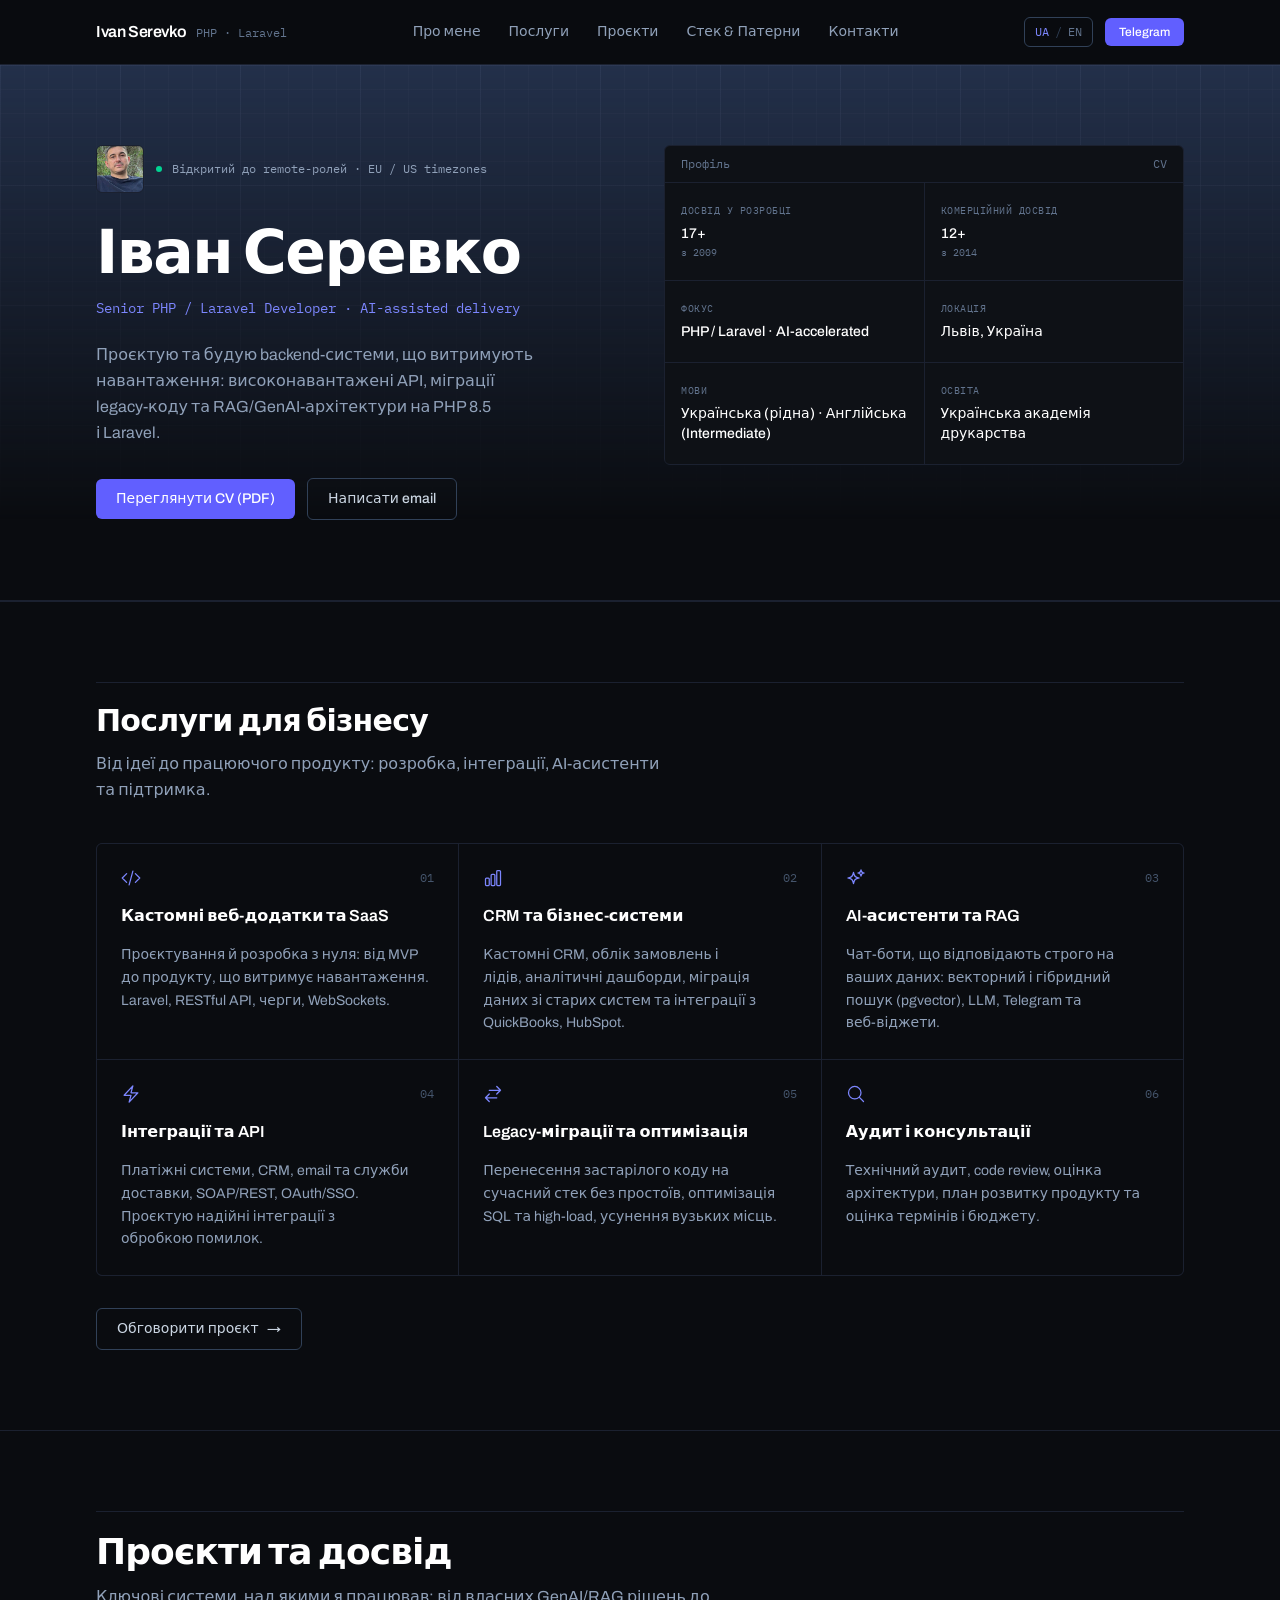
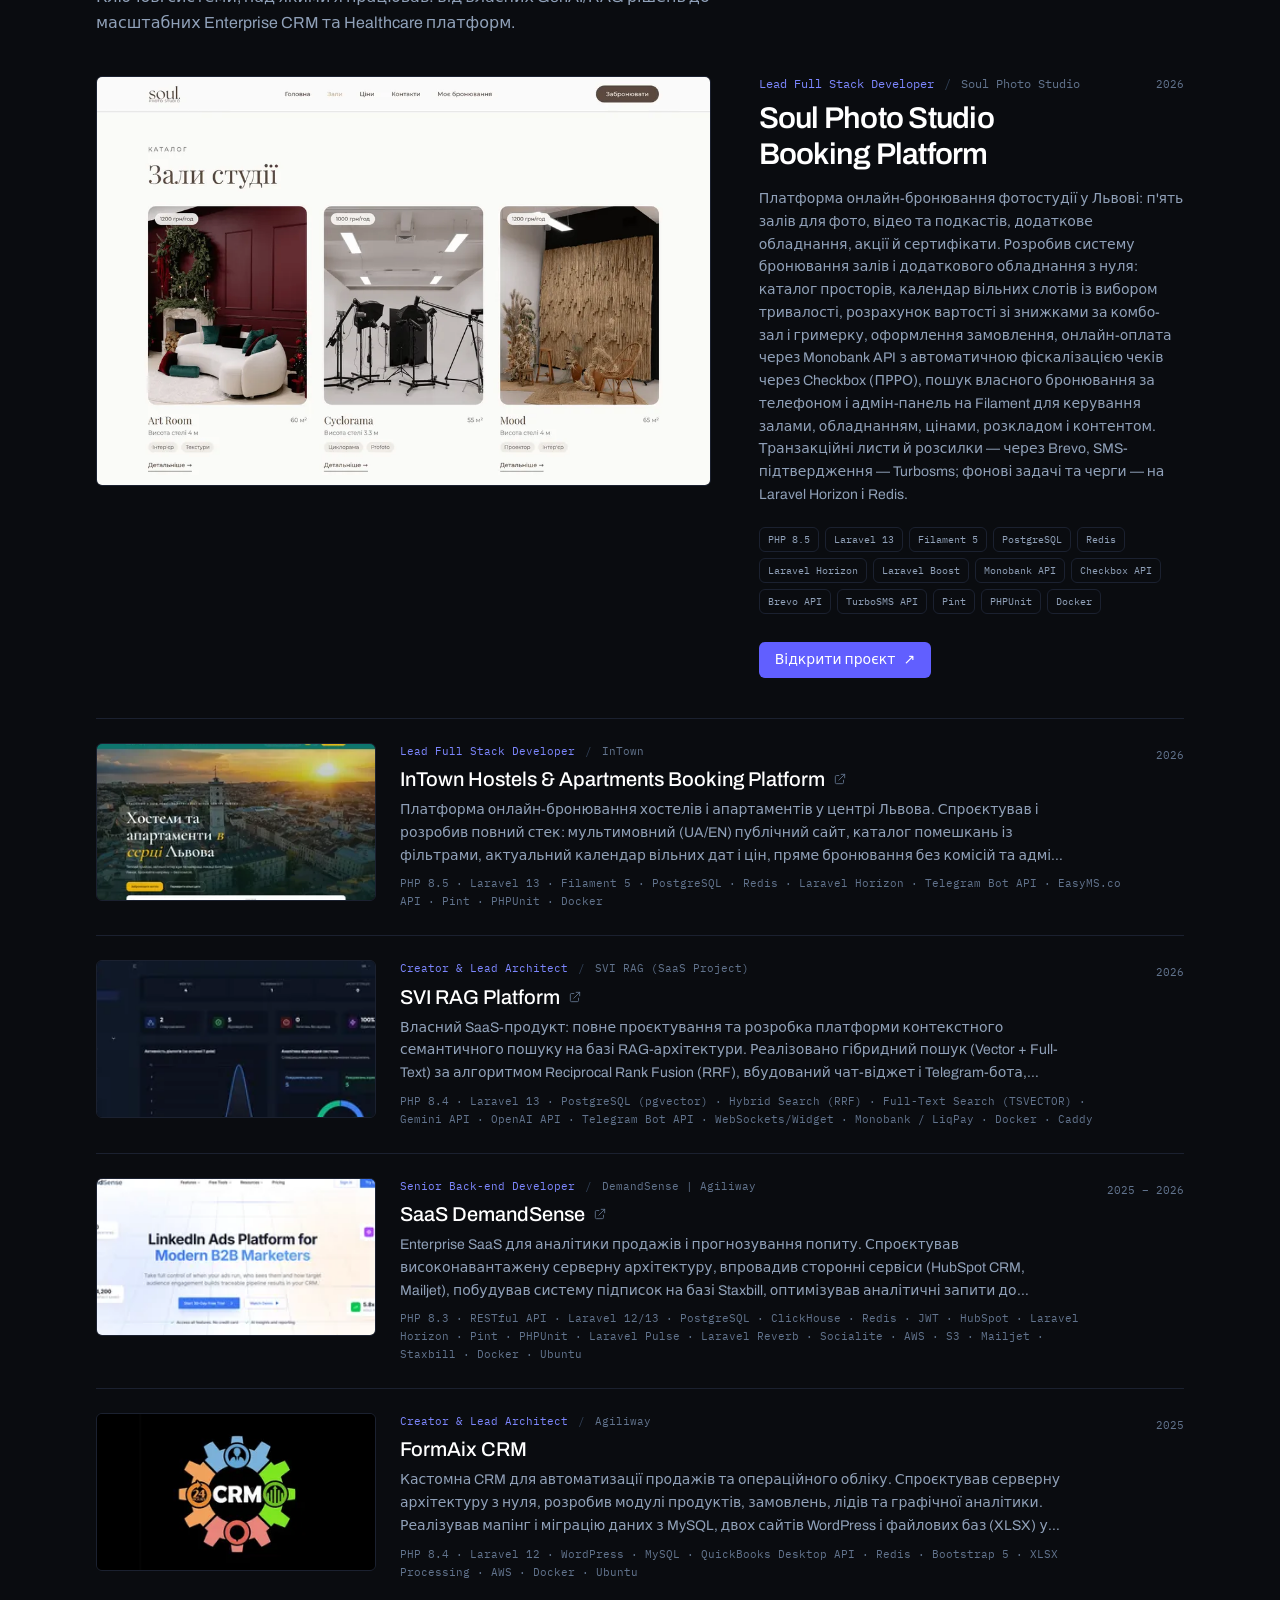
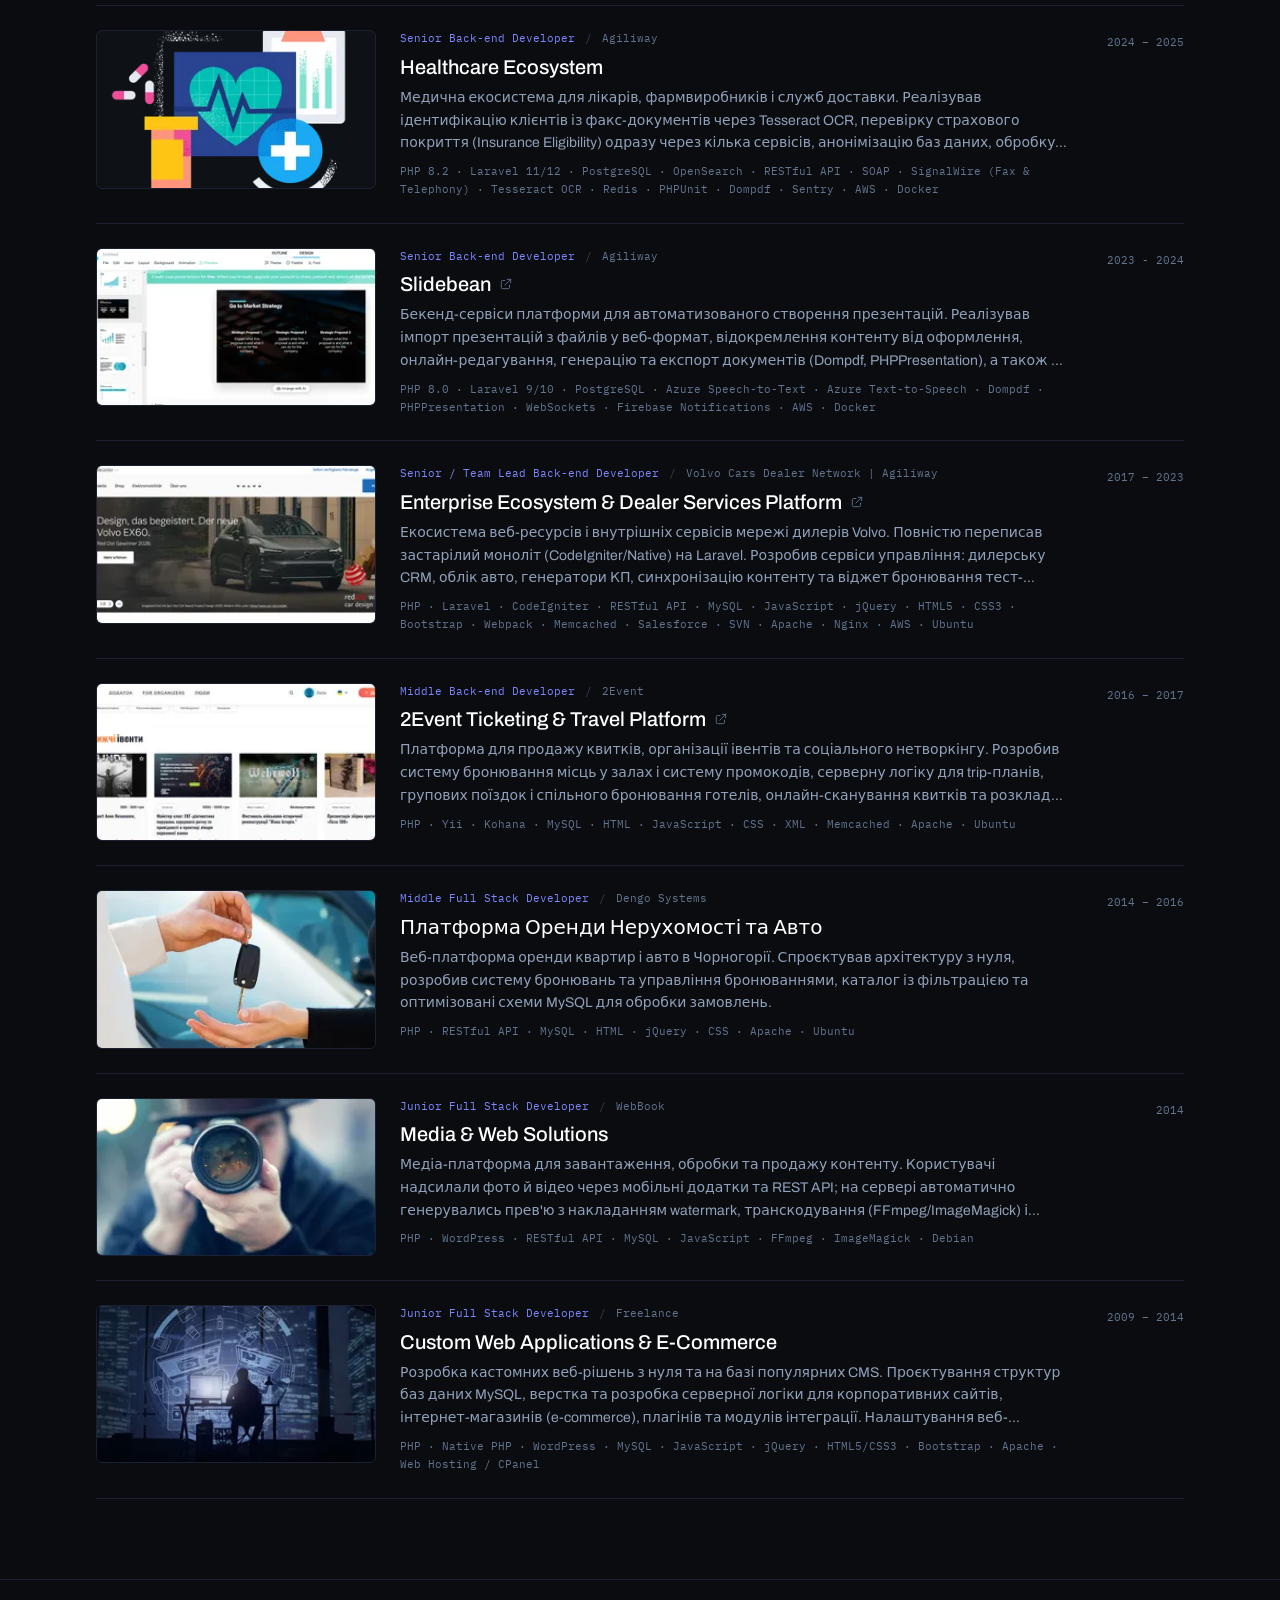
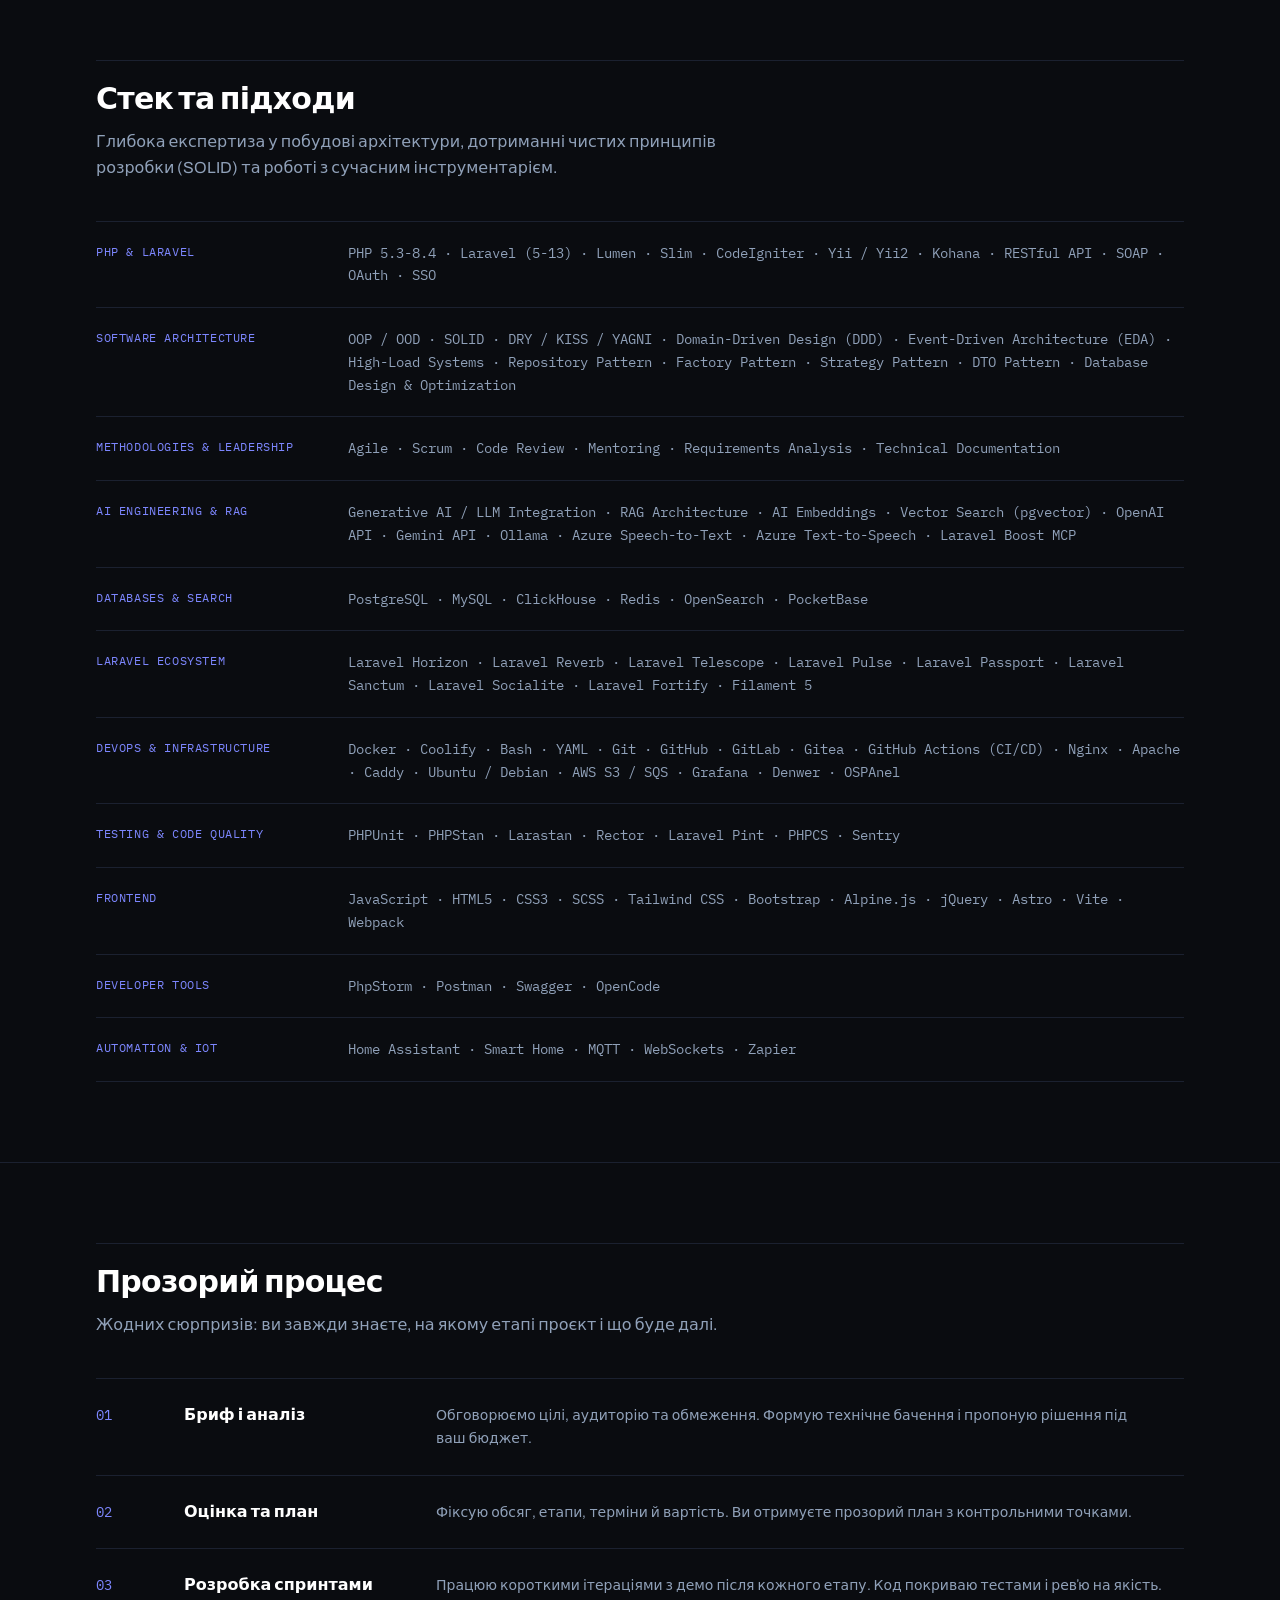
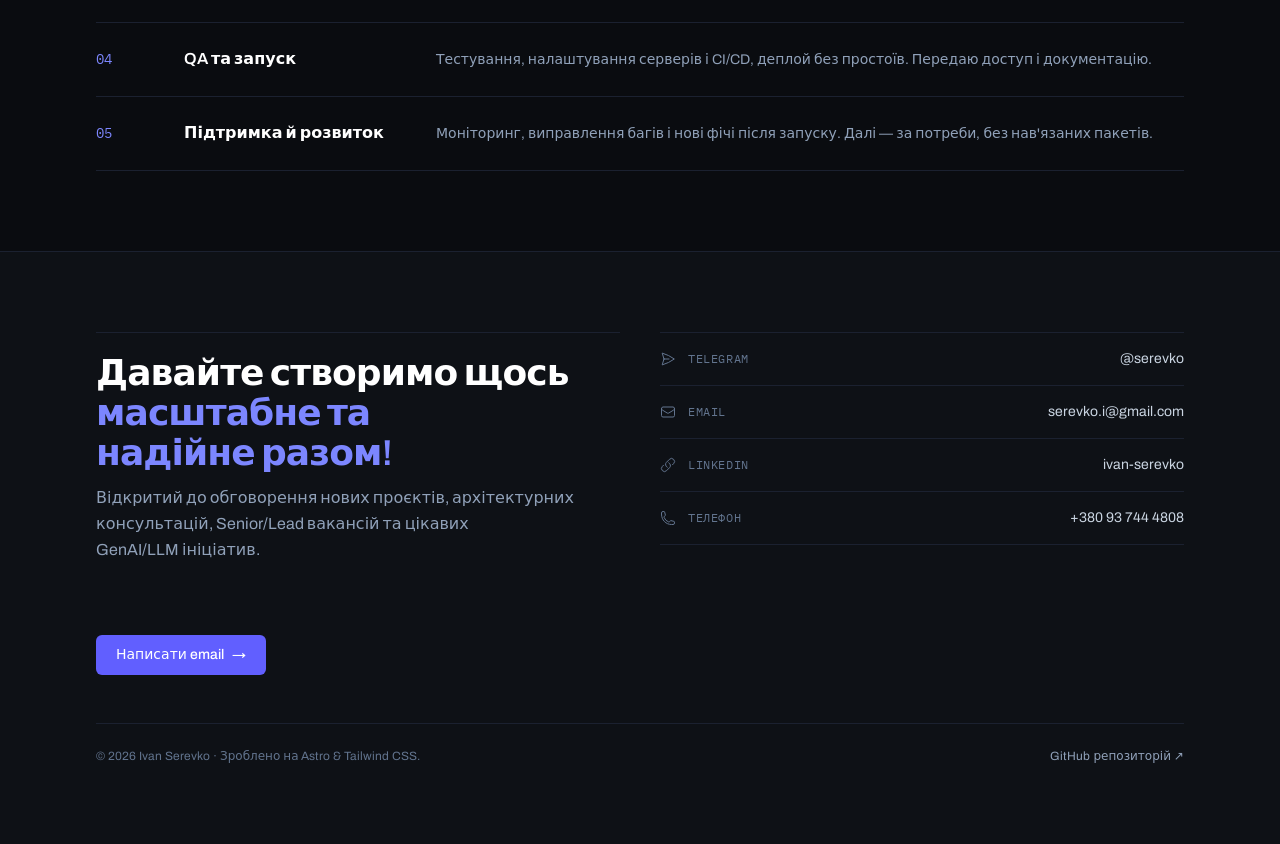
==== commit 51555ea2: "Deploying to master from @ IvanSerevko/my-portfolio-source@5c909fafea84862daa335da20722ec5dd9fde54d " ====
--- a/index.html
+++ b/index.html
@@ -35,4 +35,4 @@
   window.addEventListener("resize", () => {
     if (window.innerWidth >= 1024) setOpen(false, { focus: false });
   });
-</script><main class="flex-grow"><section id="about" class="relative scroll-mt-16 overflow-hidden border-b border-line"><div class="pointer-events-none absolute inset-0 bg-blueprint [mask-image:linear-gradient(to_bottom,black,transparent_85%)]" aria-hidden="true"></div><div class="relative mx-auto max-w-6xl px-4 py-14 sm:px-6 md:py-20 lg:px-8"><div class="grid items-start gap-10 lg:grid-cols-12 lg:gap-12"><div class="flex flex-col lg:col-span-6"><div class="flex items-center gap-3"><img src="/images/photo.jpg" alt="Іван Серевко" width="80" height="80" loading="eager" class="size-12 shrink-0 rounded-md border border-line object-cover"><p class="flex items-center gap-2.5 font-mono text-xs text-slate-400"><span class="size-1.5 rounded-full bg-emerald-400"></span>Відкритий до remote-ролей · EU / US timezones</p></div><h1 class="mt-8 text-5xl font-semibold leading-[0.95] tracking-tight text-white sm:text-6xl">Іван Серевко</h1><p class="mt-4 font-mono text-sm text-indigo-400">Senior PHP / Laravel Developer · AI-assisted delivery</p><p class="mt-6 max-w-md text-base leading-relaxed text-slate-400">Проєктую та будую backend-системи, що витримують навантаження: високонавантажені API, міграції legacy-коду та RAG/GenAI-архітектури на PHP 8.5 і Laravel.</p><div class="mt-8 flex flex-wrap items-center gap-3"><a href="/cv" class="rounded-md bg-indigo-500 px-5 py-2.5 text-sm font-medium text-white transition-colors hover:bg-indigo-400 focus-visible:outline-none focus-visible:ring-2 focus-visible:ring-indigo-400 focus-visible:ring-offset-2 focus-visible:ring-offset-ink">Переглянути CV (PDF)</a><a href="mailto:serevko.i@gmail.com" class="rounded-md border border-slate-700 px-5 py-2.5 text-sm font-medium text-slate-300 transition-colors hover:border-slate-500 hover:text-white focus-visible:outline-none focus-visible:ring-2 focus-visible:ring-indigo-400 focus-visible:ring-offset-2 focus-visible:ring-offset-ink">Написати email</a></div></div><div class="lg:col-span-6"><div class="overflow-hidden rounded-md border border-line bg-surface"><div class="flex items-center justify-between border-b border-line px-4 py-2.5 font-mono text-xs text-slate-500"><span>Профіль</span><span>CV</span></div><dl class="grid grid-cols-2 gap-px bg-line"><div class="bg-surface px-4 py-5"><dt class="font-mono text-[10px] uppercase tracking-wider text-slate-500">Досвід у розробці</dt><dd class="mt-1.5 text-sm font-medium text-white">17+<span class="mt-0.5 block font-mono text-[10px] font-normal text-slate-500">з 2009</span></dd></div><div class="bg-surface px-4 py-5"><dt class="font-mono text-[10px] uppercase tracking-wider text-slate-500">Комерційний досвід</dt><dd class="mt-1.5 text-sm font-medium text-white">12+<span class="mt-0.5 block font-mono text-[10px] font-normal text-slate-500">з 2014</span></dd></div><div class="bg-surface px-4 py-5"><dt class="font-mono text-[10px] uppercase tracking-wider text-slate-500">Фокус</dt><dd class="mt-1.5 text-sm font-medium text-white">PHP / Laravel · AI-accelerated</dd></div><div class="bg-surface px-4 py-5"><dt class="font-mono text-[10px] uppercase tracking-wider text-slate-500">Локація</dt><dd class="mt-1.5 text-sm font-medium text-white">Львів, Україна</dd></div><div class="bg-surface px-4 py-5"><dt class="font-mono text-[10px] uppercase tracking-wider text-slate-500">Мови</dt><dd class="mt-1.5 text-sm font-medium text-white">Українська (рідна) · Англійська (Intermediate)</dd></div><div class="bg-surface px-4 py-5"><dt class="font-mono text-[10px] uppercase tracking-wider text-slate-500">Освіта</dt><dd class="mt-1.5 text-sm font-medium text-white">Українська академія друкарства</dd></div></dl></div></div></div></div></section><section id="services" class="scroll-mt-16 border-t border-line py-14 md:py-20"><div class="max-w-6xl mx-auto px-4 sm:px-6 lg:px-8"><header class="mb-10"><div class="flex items-baseline justify-between gap-4 border-t border-line pt-5"><h2 class="font-semibold tracking-tight text-white text-2xl sm:text-3xl">Послуги для бізнесу</h2><span class="shrink-0 font-mono text-xs text-indigo-400">Fig. 01</span></div><p class="mt-3 max-w-2xl leading-relaxed text-slate-400">Від ідеї до працюючого продукту: розробка, інтеграції, AI-асистенти та підтримка.</p></header><div class="grid grid-cols-1 gap-px overflow-hidden rounded-md border border-line bg-line sm:grid-cols-2 lg:grid-cols-3"><a href="#contacts" class="group flex flex-col gap-4 bg-ink p-6 transition-colors hover:bg-surface focus-visible:outline-none focus-visible:ring-2 focus-visible:ring-inset focus-visible:ring-indigo-400"><div class="flex items-center justify-between"><svg class="size-5 text-indigo-400" fill="none" stroke="currentColor" viewBox="0 0 24 24" stroke-width="1.5" stroke-linecap="round" stroke-linejoin="round" aria-hidden="true"><path d="M17.25 6.75 22.5 12l-5.25 5.25m-10.5 0L1.5 12l5.25-5.25m7.5-3-4.5 16.5"></path></svg><span class="font-mono text-xs text-slate-600">01</span></div><h3 class="text-base font-semibold text-white transition-colors group-hover:text-indigo-300">Кастомні веб-додатки та SaaS</h3><p class="text-sm leading-relaxed text-slate-400">Проєктування й розробка з нуля: від MVP до продукту, що витримує навантаження. Laravel, RESTful API, черги, WebSockets.</p></a><a href="#contacts" class="group flex flex-col gap-4 bg-ink p-6 transition-colors hover:bg-surface focus-visible:outline-none focus-visible:ring-2 focus-visible:ring-inset focus-visible:ring-indigo-400"><div class="flex items-center justify-between"><svg class="size-5 text-indigo-400" fill="none" stroke="currentColor" viewBox="0 0 24 24" stroke-width="1.5" stroke-linecap="round" stroke-linejoin="round" aria-hidden="true"><path d="M3 13.125C3 12.504 3.504 12 4.125 12h2.25c.621 0 1.125.504 1.125 1.125v6.75C7.5 20.496 6.996 21 6.375 21h-2.25A1.125 1.125 0 0 1 3 19.875v-6.75ZM9.75 8.625c0-.621.504-1.125 1.125-1.125h2.25c.621 0 1.125.504 1.125 1.125v11.25c0 .621-.504 1.125-1.125 1.125h-2.25a1.125 1.125 0 0 1-1.125-1.125V8.625ZM16.5 4.125c0-.621.504-1.125 1.125-1.125h2.25C20.496 3 21 3.504 21 4.125v15.75c0 .621-.504 1.125-1.125 1.125h-2.25a1.125 1.125 0 0 1-1.125-1.125V4.125Z"></path></svg><span class="font-mono text-xs text-slate-600">02</span></div><h3 class="text-base font-semibold text-white transition-colors group-hover:text-indigo-300">CRM та бізнес-системи</h3><p class="text-sm leading-relaxed text-slate-400">Кастомні CRM, облік замовлень і лідів, аналітичні дашборди, міграція даних зі старих систем та інтеграції з QuickBooks, HubSpot.</p></a><a href="#contacts" class="group flex flex-col gap-4 bg-ink p-6 transition-colors hover:bg-surface focus-visible:outline-none focus-visible:ring-2 focus-visible:ring-inset focus-visible:ring-indigo-400"><div class="flex items-center justify-between"><svg class="size-5 text-indigo-400" fill="none" stroke="currentColor" viewBox="0 0 24 24" stroke-width="1.5" stroke-linecap="round" stroke-linejoin="round" aria-hidden="true"><path d="M9.813 15.904 9 18.75l-.813-2.846a4.5 4.5 0 0 0-3.09-3.09L2.25 12l2.846-.813a4.5 4.5 0 0 0 3.09-3.09L9 5.25l.813 2.846a4.5 4.5 0 0 0 3.09 3.09L15.75 12l-2.846.813a4.5 4.5 0 0 0-3.09 3.09ZM18.259 8.715 18 9.75l-.259-1.035a3.375 3.375 0 0 0-2.455-2.456L14.25 6l1.036-.259a3.375 3.375 0 0 0 2.455-2.456L18 2.25l.259 1.035a3.375 3.375 0 0 0 2.456 2.456L21.75 6l-1.035.259a3.375 3.375 0 0 0-2.456 2.456Z"></path></svg><span class="font-mono text-xs text-slate-600">03</span></div><h3 class="text-base font-semibold text-white transition-colors group-hover:text-indigo-300">AI-асистенти та RAG</h3><p class="text-sm leading-relaxed text-slate-400">Чат-боти, що відповідають строго на ваших даних: векторний і гібридний пошук (pgvector), LLM, Telegram та веб-віджети.</p></a><a href="#contacts" class="group flex flex-col gap-4 bg-ink p-6 transition-colors hover:bg-surface focus-visible:outline-none focus-visible:ring-2 focus-visible:ring-inset focus-visible:ring-indigo-400"><div class="flex items-center justify-between"><svg class="size-5 text-indigo-400" fill="none" stroke="currentColor" viewBox="0 0 24 24" stroke-width="1.5" stroke-linecap="round" stroke-linejoin="round" aria-hidden="true"><path d="m3.75 13.5 10.5-11.25L12 10.5h8.25L9.75 21.75 12 13.5H3.75Z"></path></svg><span class="font-mono text-xs text-slate-600">04</span></div><h3 class="text-base font-semibold text-white transition-colors group-hover:text-indigo-300">Інтеграції та API</h3><p class="text-sm leading-relaxed text-slate-400">Платіжні системи, CRM, email та служби доставки, SOAP/REST, OAuth/SSO. Проєктую надійні інтеграції з обробкою помилок.</p></a><a href="#contacts" class="group flex flex-col gap-4 bg-ink p-6 transition-colors hover:bg-surface focus-visible:outline-none focus-visible:ring-2 focus-visible:ring-inset focus-visible:ring-indigo-400"><div class="flex items-center justify-between"><svg class="size-5 text-indigo-400" fill="none" stroke="currentColor" viewBox="0 0 24 24" stroke-width="1.5" stroke-linecap="round" stroke-linejoin="round" aria-hidden="true"><path d="M7.5 21 3 16.5m0 0L7.5 12M3 16.5h13.5m0-13.5L21 7.5m0 0L16.5 12M21 7.5H7.5"></path></svg><span class="font-mono text-xs text-slate-600">05</span></div><h3 class="text-base font-semibold text-white transition-colors group-hover:text-indigo-300">Legacy-міграції та оптимізація</h3><p class="text-sm leading-relaxed text-slate-400">Перенесення застарілого коду на сучасний стек без простоїв, оптимізація SQL та high-load, усунення вузьких місць.</p></a><a href="#contacts" class="group flex flex-col gap-4 bg-ink p-6 transition-colors hover:bg-surface focus-visible:outline-none focus-visible:ring-2 focus-visible:ring-inset focus-visible:ring-indigo-400"><div class="flex items-center justify-between"><svg class="size-5 text-indigo-400" fill="none" stroke="currentColor" viewBox="0 0 24 24" stroke-width="1.5" stroke-linecap="round" stroke-linejoin="round" aria-hidden="true"><path d="m21 21-5.197-5.197m0 0A7.5 7.5 0 1 0 5.196 5.196a7.5 7.5 0 0 0 10.607 10.607Z"></path></svg><span class="font-mono text-xs text-slate-600">06</span></div><h3 class="text-base font-semibold text-white transition-colors group-hover:text-indigo-300">Аудит і консультації</h3><p class="text-sm leading-relaxed text-slate-400">Технічний аудит, code review, оцінка архітектури, план розвитку продукту та оцінка термінів і бюджету.</p></a></div><div class="mt-8"><a href="#contacts" class="inline-flex items-center gap-2 rounded-md border border-slate-700 px-5 py-2.5 text-sm font-medium text-slate-300 transition-colors hover:border-slate-500 hover:text-white focus-visible:outline-none focus-visible:ring-2 focus-visible:ring-indigo-400 focus-visible:ring-offset-2 focus-visible:ring-offset-ink">Обговорити проєкт<span aria-hidden="true">→</span></a></div></div></section><section id="projects" class="scroll-mt-16 border-t border-line py-14 md:py-20"><div class="max-w-6xl mx-auto px-4 sm:px-6 lg:px-8"><header class="mb-10"><div class="flex items-baseline justify-between gap-4 border-t border-line pt-5"><h2 class="font-semibold tracking-tight text-white text-3xl sm:text-4xl">Проєкти та досвід</h2><span class="shrink-0 font-mono text-xs text-indigo-400">Fig. 02</span></div><p class="mt-3 max-w-2xl leading-relaxed text-slate-400">Ключові системи, над якими я працював: від власних GenAI/RAG рішень до масштабних Enterprise CRM та Healthcare платформ.</p></header><article class="grid gap-8 border-b border-line pb-10 lg:grid-cols-12 lg:gap-12"><div class="lg:col-span-7"><div class="overflow-hidden rounded-md border border-line bg-surface"><img src="/_astro/soul.lSffBrki_1pmYVW.webp" srcset="/_astro/soul.lSffBrki_1wB1Q5.webp 480w, /_astro/soul.lSffBrki_NqniA.webp 960w, /_astro/soul.lSffBrki_1pmYVW.webp 1440w" alt="Soul Photo Studio Booking Platform" sizes="(min-width: 1024px) 620px, 100vw" loading="lazy" decoding="async" width="1440" height="960" class="h-auto w-full"></div></div><div class="flex flex-col lg:col-span-5"><div class="flex flex-wrap items-baseline justify-between gap-x-4 gap-y-1 font-mono text-xs"><div class="flex flex-wrap items-baseline gap-x-2.5 gap-y-1"><span class="text-indigo-400">Lead Full Stack Developer</span><span class="text-slate-700" aria-hidden="true">/</span><span class="text-slate-500">Soul Photo Studio</span></div><span class="text-[11px] text-slate-500">01 · 2026</span></div><h3 class="mt-2 text-2xl font-semibold tracking-tight text-white sm:text-3xl">Soul Photo Studio Booking Platform</h3><p class="mt-4 max-w-xl text-sm leading-relaxed text-slate-400">Платформа онлайн-бронювання фотостудії у Львові: п&#39;ять залів для фото, відео та подкастів, додаткове обладнання, акції й сертифікати. Розробив систему бронювання залів і додаткового обладнання з нуля: каталог просторів, календар вільних слотів із вибором тривалості, розрахунок вартості зі знижками за комбо-зал і гримерку, оформлення замовлення, онлайн-оплата через Monobank API з автоматичною фіскалізацією чеків через Checkbox (ПРРО), пошук власного бронювання за телефоном і адмін-панель на Filament для керування залами, обладнанням, цінами, розкладом і контентом. Транзакційні листи й розсилки — через Brevo, SMS-підтвердження — Turbosms; фонові задачі та черги — на Laravel Horizon і Redis.</p><ul class="mt-5 flex flex-wrap gap-1.5"><li class="rounded-md border border-line px-2 py-1 font-mono text-[10px] text-slate-400">PHP 8.5</li><li class="rounded-md border border-line px-2 py-1 font-mono text-[10px] text-slate-400">Laravel 13</li><li class="rounded-md border border-line px-2 py-1 font-mono text-[10px] text-slate-400">Filament 5</li><li class="rounded-md border border-line px-2 py-1 font-mono text-[10px] text-slate-400">PostgreSQL</li><li class="rounded-md border border-line px-2 py-1 font-mono text-[10px] text-slate-400">Redis</li><li class="rounded-md border border-line px-2 py-1 font-mono text-[10px] text-slate-400">Laravel Horizon</li><li class="rounded-md border border-line px-2 py-1 font-mono text-[10px] text-slate-400">Laravel Boost</li><li class="rounded-md border border-line px-2 py-1 font-mono text-[10px] text-slate-400">Monobank API</li><li class="rounded-md border border-line px-2 py-1 font-mono text-[10px] text-slate-400">Checkbox API</li><li class="rounded-md border border-line px-2 py-1 font-mono text-[10px] text-slate-400">Brevo API</li><li class="rounded-md border border-line px-2 py-1 font-mono text-[10px] text-slate-400">TurboSMS API</li><li class="rounded-md border border-line px-2 py-1 font-mono text-[10px] text-slate-400">Pint</li><li class="rounded-md border border-line px-2 py-1 font-mono text-[10px] text-slate-400">PHPUnit</li><li class="rounded-md border border-line px-2 py-1 font-mono text-[10px] text-slate-400">Docker</li></ul><a href="https://soulphotostudio.com.ua" target="_blank" rel="noopener noreferrer" class="mt-7 inline-flex w-fit items-center gap-2 rounded-md bg-indigo-500 px-4 py-2 text-sm font-medium text-white transition-colors hover:bg-indigo-400 focus-visible:outline-none focus-visible:ring-2 focus-visible:ring-indigo-400 focus-visible:ring-offset-2 focus-visible:ring-offset-ink">Відкрити проєкт<span aria-hidden="true">↗</span></a></div></article><div><article class="group grid grid-cols-1 items-start gap-4 border-b border-line py-6 sm:grid-cols-[240px_1fr] sm:gap-6 lg:grid-cols-[280px_1fr_auto]"><div class="overflow-hidden rounded-md border border-line bg-surface transition-colors group-hover:border-slate-700"><img src="/_astro/intown.281BMi44_2gYvfj.webp" srcset="/_astro/intown.281BMi44_19pEWT.webp 320w, /_astro/intown.281BMi44_ZxWX5O.webp 640w, /_astro/intown.281BMi44_Z2glB9x.webp 960w" alt="InTown Hostels &amp; Apartments Booking Platform" sizes="(min-width: 1024px) 280px, (min-width: 640px) 240px, 100vw" loading="lazy" decoding="async" width="1440" height="900" class="aspect-video w-full object-cover"></div><div class="min-w-0"><div class="flex flex-wrap items-baseline gap-x-2.5 gap-y-1 font-mono text-[11px]"><span class="text-indigo-400">Lead Full Stack Developer</span><span class="text-slate-700" aria-hidden="true">/</span><span class="text-slate-500">InTown</span></div><h3 class="mt-1.5 flex items-baseline gap-2 text-lg font-medium text-white transition-colors group-hover:text-indigo-300 sm:text-xl">InTown Hostels &amp; Apartments Booking Platform<a href="https://intown.lviv.ua" target="_blank" rel="noopener noreferrer" class="shrink-0 text-slate-500 transition-colors hover:text-indigo-400 focus-visible:outline-none focus-visible:ring-2 focus-visible:ring-indigo-400 focus-visible:ring-offset-2 focus-visible:ring-offset-ink" aria-label="Відкрити проєкт: InTown Hostels &amp; Apartments Booking Platform"><svg class="size-3.5" fill="none" stroke="currentColor" viewBox="0 0 24 24" stroke-width="1.5" stroke-linecap="round" stroke-linejoin="round" aria-hidden="true"><path d="M10 6H6a2 2 0 0 0-2 2v10a2 2 0 0 0 2 2h10a2 2 0 0 0 2-2v-4M14 4h6m0 0v6m0-6L10 14"></path></svg></a></h3><p class="mt-1.5 line-clamp-2 max-w-2xl text-sm leading-relaxed text-slate-400 sm:line-clamp-3">Платформа онлайн-бронювання хостелів і апартаментів у центрі Львова. Спроєктував і розробив повний стек: мультимовний (UA/EN) публічний сайт, каталог помешкань із фільтрами, актуальний календар вільних дат і цін, пряме бронювання без комісій та адмін-панель на Filament. Інтегрував EasyMS.co для синхронізації бронювань і заявок, а через Telegram-бот можна шукати вільне житло та робити бронювання.</p><p class="mt-2 font-mono text-[11px] leading-relaxed text-slate-500">PHP 8.5 · Laravel 13 · Filament 5 · PostgreSQL · Redis · Laravel Horizon · Telegram Bot API · EasyMS.co API · Pint · PHPUnit · Docker</p></div><span class="hidden pt-1 font-mono text-[11px] text-slate-500 lg:block">02 · 2026</span></article><article class="group grid grid-cols-1 items-start gap-4 border-b border-line py-6 sm:grid-cols-[240px_1fr] sm:gap-6 lg:grid-cols-[280px_1fr_auto]"><div class="overflow-hidden rounded-md border border-line bg-surface transition-colors group-hover:border-slate-700"><img src="/_astro/svi-rag.DTwhApH8_Z2i3tv9.webp" srcset="/_astro/svi-rag.DTwhApH8_mzrck.webp 320w, /_astro/svi-rag.DTwhApH8_Z1l8XOt.webp 640w, /_astro/svi-rag.DTwhApH8_15H7hw.webp 960w" alt="SVI RAG Platform" sizes="(min-width: 1024px) 280px, (min-width: 640px) 240px, 100vw" loading="lazy" decoding="async" width="1882" height="823" class="aspect-video w-full object-cover"></div><div class="min-w-0"><div class="flex flex-wrap items-baseline gap-x-2.5 gap-y-1 font-mono text-[11px]"><span class="text-indigo-400">Creator &amp; Lead Architect</span><span class="text-slate-700" aria-hidden="true">/</span><span class="text-slate-500">SVI RAG (SaaS Project)</span></div><h3 class="mt-1.5 flex items-baseline gap-2 text-lg font-medium text-white transition-colors group-hover:text-indigo-300 sm:text-xl">SVI RAG Platform<a href="https://svi-rag.tech" target="_blank" rel="noopener noreferrer" class="shrink-0 text-slate-500 transition-colors hover:text-indigo-400 focus-visible:outline-none focus-visible:ring-2 focus-visible:ring-indigo-400 focus-visible:ring-offset-2 focus-visible:ring-offset-ink" aria-label="Відкрити проєкт: SVI RAG Platform"><svg class="size-3.5" fill="none" stroke="currentColor" viewBox="0 0 24 24" stroke-width="1.5" stroke-linecap="round" stroke-linejoin="round" aria-hidden="true"><path d="M10 6H6a2 2 0 0 0-2 2v10a2 2 0 0 0 2 2h10a2 2 0 0 0 2-2v-4M14 4h6m0 0v6m0-6L10 14"></path></svg></a></h3><p class="mt-1.5 line-clamp-2 max-w-2xl text-sm leading-relaxed text-slate-400 sm:line-clamp-3">Власний SaaS-продукт: повне проєктування та розробка платформи контекстного семантичного пошуку на базі RAG-архітектури. Реалізовано гібридний пошук (Vector + Full-Text) за алгоритмом Reciprocal Rank Fusion (RRF), вбудований чат-віджет і Telegram-бота, генерацію відповідей строго на наданому контексті та збереження історії листування клієнтів.</p><p class="mt-2 font-mono text-[11px] leading-relaxed text-slate-500">PHP 8.4 · Laravel 13 · PostgreSQL (pgvector) · Hybrid Search (RRF) · Full-Text Search (TSVECTOR) · Gemini API · OpenAI API · Telegram Bot API · WebSockets/Widget · Monobank / LiqPay · Docker · Caddy</p></div><span class="hidden pt-1 font-mono text-[11px] text-slate-500 lg:block">03 · 2026</span></article><article class="group grid grid-cols-1 items-start gap-4 border-b border-line py-6 sm:grid-cols-[240px_1fr] sm:gap-6 lg:grid-cols-[280px_1fr_auto]"><div class="overflow-hidden rounded-md border border-line bg-surface transition-colors group-hover:border-slate-700"><img src="/_astro/demand-sense.VbViHZeu_22tYE9.webp" srcset="/_astro/demand-sense.VbViHZeu_128Fba.webp 320w, /_astro/demand-sense.VbViHZeu_wsChy.webp 640w, /_astro/demand-sense.VbViHZeu_ZFfV0w.webp 960w" alt="SaaS DemandSense" sizes="(min-width: 1024px) 280px, (min-width: 640px) 240px, 100vw" loading="lazy" decoding="async" width="1652" height="730" class="aspect-video w-full object-cover"></div><div class="min-w-0"><div class="flex flex-wrap items-baseline gap-x-2.5 gap-y-1 font-mono text-[11px]"><span class="text-indigo-400">Senior Back-end Developer</span><span class="text-slate-700" aria-hidden="true">/</span><span class="text-slate-500">DemandSense | Agiliway</span></div><h3 class="mt-1.5 flex items-baseline gap-2 text-lg font-medium text-white transition-colors group-hover:text-indigo-300 sm:text-xl">SaaS DemandSense<a href="https://demandsense.com" target="_blank" rel="noopener noreferrer" class="shrink-0 text-slate-500 transition-colors hover:text-indigo-400 focus-visible:outline-none focus-visible:ring-2 focus-visible:ring-indigo-400 focus-visible:ring-offset-2 focus-visible:ring-offset-ink" aria-label="Відкрити проєкт: SaaS DemandSense"><svg class="size-3.5" fill="none" stroke="currentColor" viewBox="0 0 24 24" stroke-width="1.5" stroke-linecap="round" stroke-linejoin="round" aria-hidden="true"><path d="M10 6H6a2 2 0 0 0-2 2v10a2 2 0 0 0 2 2h10a2 2 0 0 0 2-2v-4M14 4h6m0 0v6m0-6L10 14"></path></svg></a></h3><p class="mt-1.5 line-clamp-2 max-w-2xl text-sm leading-relaxed text-slate-400 sm:line-clamp-3">Enterprise SaaS для аналітики продажів і прогнозування попиту. Спроєктував високонавантажену серверну архітектуру, впровадив сторонні сервіси (HubSpot CRM, Mailjet), побудував систему підписок на базі Staxbill, оптимізував аналітичні запити до ClickHouse/PostgreSQL та налаштував асинхронні черги й WebSocket-сповіщення в реальному часі.</p><p class="mt-2 font-mono text-[11px] leading-relaxed text-slate-500">PHP 8.3 · RESTful API · Laravel 12/13 · PostgreSQL · ClickHouse · Redis · JWT · HubSpot · Laravel Horizon · Pint · PHPUnit · Laravel Pulse · Laravel Reverb · Socialite · AWS · S3 · Mailjet · Staxbill · Docker · Ubuntu</p></div><span class="hidden pt-1 font-mono text-[11px] text-slate-500 lg:block">04 · 2025 – 2026</span></article><article class="group grid grid-cols-1 items-start gap-4 border-b border-line py-6 sm:grid-cols-[240px_1fr] sm:gap-6 lg:grid-cols-[280px_1fr_auto]"><div class="overflow-hidden rounded-md border border-line bg-surface transition-colors group-hover:border-slate-700"><img src="/_astro/crm.3fdKD5TY_AvDyP.webp" srcset="/_astro/crm.3fdKD5TY_mpxVn.webp 320w, /_astro/crm.3fdKD5TY_auUyT.webp 640w, /_astro/crm.3fdKD5TY_AvDyP.webp 780w" alt="FormAix CRM" sizes="(min-width: 1024px) 280px, (min-width: 640px) 240px, 100vw" loading="lazy" decoding="async" width="780" height="456" class="aspect-video w-full object-cover"></div><div class="min-w-0"><div class="flex flex-wrap items-baseline gap-x-2.5 gap-y-1 font-mono text-[11px]"><span class="text-indigo-400">Creator &amp; Lead Architect</span><span class="text-slate-700" aria-hidden="true">/</span><span class="text-slate-500">Agiliway</span></div><h3 class="mt-1.5 flex items-baseline gap-2 text-lg font-medium text-white transition-colors group-hover:text-indigo-300 sm:text-xl">FormAix CRM</h3><p class="mt-1.5 line-clamp-2 max-w-2xl text-sm leading-relaxed text-slate-400 sm:line-clamp-3">Кастомна CRM для автоматизації продажів та операційного обліку. Спроєктував серверну архітектуру з нуля, розробив модулі продуктів, замовлень, лідів та графічної аналітики. Реалізував мапінг і міграцію даних з MySQL, двох сайтів WordPress і файлових баз (XLSX) у CRM, а також двосторонню інтеграцію з QuickBooks Desktop.</p><p class="mt-2 font-mono text-[11px] leading-relaxed text-slate-500">PHP 8.4 · Laravel 12 · WordPress · MySQL · QuickBooks Desktop API · Redis · Bootstrap 5 · XLSX Processing · AWS · Docker · Ubuntu</p></div><span class="hidden pt-1 font-mono text-[11px] text-slate-500 lg:block">05 · 2025</span></article><article class="group grid grid-cols-1 items-start gap-4 border-b border-line py-6 sm:grid-cols-[240px_1fr] sm:gap-6 lg:grid-cols-[280px_1fr_auto]"><div class="overflow-hidden rounded-md border border-line bg-surface transition-colors group-hover:border-slate-700"><img src="/_astro/healthcare.Cy23lw26_21jXra.webp" srcset="/_astro/healthcare.Cy23lw26_1wzrR9.webp 320w, /_astro/healthcare.Cy23lw26_ZjP0Wd.webp 640w, /_astro/healthcare.Cy23lw26_111T7u.webp 960w" alt="Healthcare Ecosystem" sizes="(min-width: 1024px) 280px, (min-width: 640px) 240px, 100vw" loading="lazy" decoding="async" width="1217" height="816" class="aspect-video w-full object-cover"></div><div class="min-w-0"><div class="flex flex-wrap items-baseline gap-x-2.5 gap-y-1 font-mono text-[11px]"><span class="text-indigo-400">Senior Back-end Developer</span><span class="text-slate-700" aria-hidden="true">/</span><span class="text-slate-500">Agiliway</span></div><h3 class="mt-1.5 flex items-baseline gap-2 text-lg font-medium text-white transition-colors group-hover:text-indigo-300 sm:text-xl">Healthcare Ecosystem</h3><p class="mt-1.5 line-clamp-2 max-w-2xl text-sm leading-relaxed text-slate-400 sm:line-clamp-3">Медична екосистема для лікарів, фармвиробників і служб доставки. Реалізував ідентифікацію клієнтів із факс-документів через Tesseract OCR, перевірку страхового покриття (Insurance Eligibility) одразу через кілька сервісів, анонімізацію баз даних, обробку замовлень препаратів та інтеграцію з SignalWire для факсів і голосових сповіщень.</p><p class="mt-2 font-mono text-[11px] leading-relaxed text-slate-500">PHP 8.2 · Laravel 11/12 · PostgreSQL · OpenSearch · RESTful API · SOAP · SignalWire (Fax &amp; Telephony) · Tesseract OCR · Redis · PHPUnit · Dompdf · Sentry · AWS · Docker</p></div><span class="hidden pt-1 font-mono text-[11px] text-slate-500 lg:block">06 · 2024 – 2025</span></article><article class="group grid grid-cols-1 items-start gap-4 border-b border-line py-6 sm:grid-cols-[240px_1fr] sm:gap-6 lg:grid-cols-[280px_1fr_auto]"><div class="overflow-hidden rounded-md border border-line bg-surface transition-colors group-hover:border-slate-700"><img src="/_astro/roi4cio.Ca47dv28_Z2q3mi2.webp" srcset="/_astro/roi4cio.Ca47dv28_Z1gs0oY.webp 320w, /_astro/roi4cio.Ca47dv28_Z5lmf5.webp 640w, /_astro/roi4cio.Ca47dv28_19jmSr.webp 960w" alt="Slidebean" sizes="(min-width: 1024px) 280px, (min-width: 640px) 240px, 100vw" loading="lazy" decoding="async" width="1160" height="600" class="aspect-video w-full object-cover"></div><div class="min-w-0"><div class="flex flex-wrap items-baseline gap-x-2.5 gap-y-1 font-mono text-[11px]"><span class="text-indigo-400">Senior Back-end Developer</span><span class="text-slate-700" aria-hidden="true">/</span><span class="text-slate-500">Agiliway</span></div><h3 class="mt-1.5 flex items-baseline gap-2 text-lg font-medium text-white transition-colors group-hover:text-indigo-300 sm:text-xl">Slidebean<a href="https://slidebean.com" target="_blank" rel="noopener noreferrer" class="shrink-0 text-slate-500 transition-colors hover:text-indigo-400 focus-visible:outline-none focus-visible:ring-2 focus-visible:ring-indigo-400 focus-visible:ring-offset-2 focus-visible:ring-offset-ink" aria-label="Відкрити проєкт: Slidebean"><svg class="size-3.5" fill="none" stroke="currentColor" viewBox="0 0 24 24" stroke-width="1.5" stroke-linecap="round" stroke-linejoin="round" aria-hidden="true"><path d="M10 6H6a2 2 0 0 0-2 2v10a2 2 0 0 0 2 2h10a2 2 0 0 0 2-2v-4M14 4h6m0 0v6m0-6L10 14"></path></svg></a></h3><p class="mt-1.5 line-clamp-2 max-w-2xl text-sm leading-relaxed text-slate-400 sm:line-clamp-3">Бекенд-сервіси платформи для автоматизованого створення презентацій. Реалізував імпорт презентацій з файлів у веб-формат, відокремлення контенту від оформлення, онлайн-редагування, генерацію та експорт документів (Dompdf, PHPPresentation), а також AI-синтез і розпізнавання мови (Azure TTS/STT), Firebase-сповіщення та WebSockets.</p><p class="mt-2 font-mono text-[11px] leading-relaxed text-slate-500">PHP 8.0 · Laravel 9/10 · PostgreSQL · Azure Speech-to-Text · Azure Text-to-Speech · Dompdf · PHPPresentation · WebSockets · Firebase Notifications · AWS · Docker</p></div><span class="hidden pt-1 font-mono text-[11px] text-slate-500 lg:block">07 · 2023 - 2024</span></article><article class="group grid grid-cols-1 items-start gap-4 border-b border-line py-6 sm:grid-cols-[240px_1fr] sm:gap-6 lg:grid-cols-[280px_1fr_auto]"><div class="overflow-hidden rounded-md border border-line bg-surface transition-colors group-hover:border-slate-700"><img src="/_astro/volvocars.BFpq73rk_Vwil8.webp" srcset="/_astro/volvocars.BFpq73rk_1KcT96.webp 320w, /_astro/volvocars.BFpq73rk_Z1XYeBy.webp 640w, /_astro/volvocars.BFpq73rk_1nMYae.webp 960w" alt="Enterprise Ecosystem &amp; Dealer Services Platform" sizes="(min-width: 1024px) 280px, (min-width: 640px) 240px, 100vw" loading="lazy" decoding="async" width="1720" height="806" class="aspect-video w-full object-cover"></div><div class="min-w-0"><div class="flex flex-wrap items-baseline gap-x-2.5 gap-y-1 font-mono text-[11px]"><span class="text-indigo-400">Senior / Team Lead Back-end Developer</span><span class="text-slate-700" aria-hidden="true">/</span><span class="text-slate-500">Volvo Cars Dealer Network | Agiliway</span></div><h3 class="mt-1.5 flex items-baseline gap-2 text-lg font-medium text-white transition-colors group-hover:text-indigo-300 sm:text-xl">Enterprise Ecosystem &amp; Dealer Services Platform<a href="https://www.volvocars-haendler.de/premium-automobile" target="_blank" rel="noopener noreferrer" class="shrink-0 text-slate-500 transition-colors hover:text-indigo-400 focus-visible:outline-none focus-visible:ring-2 focus-visible:ring-indigo-400 focus-visible:ring-offset-2 focus-visible:ring-offset-ink" aria-label="Відкрити проєкт: Enterprise Ecosystem &amp; Dealer Services Platform"><svg class="size-3.5" fill="none" stroke="currentColor" viewBox="0 0 24 24" stroke-width="1.5" stroke-linecap="round" stroke-linejoin="round" aria-hidden="true"><path d="M10 6H6a2 2 0 0 0-2 2v10a2 2 0 0 0 2 2h10a2 2 0 0 0 2-2v-4M14 4h6m0 0v6m0-6L10 14"></path></svg></a></h3><p class="mt-1.5 line-clamp-2 max-w-2xl text-sm leading-relaxed text-slate-400 sm:line-clamp-3">Екосистема веб-ресурсів і внутрішніх сервісів мережі дилерів Volvo. Повністю переписав застарілий моноліт (CodeIgniter/Native) на Laravel. Розробив сервіси управління: дилерську CRM, облік авто, генератори КП, синхронізацію контенту та віджет бронювання тест-драйву автомобіля.</p><p class="mt-2 font-mono text-[11px] leading-relaxed text-slate-500">PHP · Laravel · CodeIgniter · RESTful API · MySQL · JavaScript · jQuery · HTML5 · CSS3 · Bootstrap · Webpack · Memcached · Salesforce · SVN · Apache · Nginx · AWS · Ubuntu</p></div><span class="hidden pt-1 font-mono text-[11px] text-slate-500 lg:block">08 · 2017 – 2023</span></article><article class="group grid grid-cols-1 items-start gap-4 border-b border-line py-6 sm:grid-cols-[240px_1fr] sm:gap-6 lg:grid-cols-[280px_1fr_auto]"><div class="overflow-hidden rounded-md border border-line bg-surface transition-colors group-hover:border-slate-700"><img src="/_astro/2event.B4apv7ni_Z1LN99f.webp" srcset="/_astro/2event.B4apv7ni_ZVrW1n.webp 320w, /_astro/2event.B4apv7ni_Z1yHyvP.webp 640w, /_astro/2event.B4apv7ni_ZM9qNK.webp 960w" alt="2Event Ticketing &amp; Travel Platform" sizes="(min-width: 1024px) 280px, (min-width: 640px) 240px, 100vw" loading="lazy" decoding="async" width="1800" height="802" class="aspect-video w-full object-cover"></div><div class="min-w-0"><div class="flex flex-wrap items-baseline gap-x-2.5 gap-y-1 font-mono text-[11px]"><span class="text-indigo-400">Middle Back-end Developer</span><span class="text-slate-700" aria-hidden="true">/</span><span class="text-slate-500">2Event</span></div><h3 class="mt-1.5 flex items-baseline gap-2 text-lg font-medium text-white transition-colors group-hover:text-indigo-300 sm:text-xl">2Event Ticketing &amp; Travel Platform<a href="https://2event.com.ua/#/" target="_blank" rel="noopener noreferrer" class="shrink-0 text-slate-500 transition-colors hover:text-indigo-400 focus-visible:outline-none focus-visible:ring-2 focus-visible:ring-indigo-400 focus-visible:ring-offset-2 focus-visible:ring-offset-ink" aria-label="Відкрити проєкт: 2Event Ticketing &amp; Travel Platform"><svg class="size-3.5" fill="none" stroke="currentColor" viewBox="0 0 24 24" stroke-width="1.5" stroke-linecap="round" stroke-linejoin="round" aria-hidden="true"><path d="M10 6H6a2 2 0 0 0-2 2v10a2 2 0 0 0 2 2h10a2 2 0 0 0 2-2v-4M14 4h6m0 0v6m0-6L10 14"></path></svg></a></h3><p class="mt-1.5 line-clamp-2 max-w-2xl text-sm leading-relaxed text-slate-400 sm:line-clamp-3">Платформа для продажу квитків, організації івентів та соціального нетворкінгу. Розробив систему бронювання місць у залах і систему промокодів, серверну логіку для trip-планів, групових поїздок і спільного бронювання готелів, онлайн-сканування квитків та розклад подій.</p><p class="mt-2 font-mono text-[11px] leading-relaxed text-slate-500">PHP · Yii · Kohana · MySQL · HTML · JavaScript · CSS · XML · Memcached · Apache · Ubuntu</p></div><span class="hidden pt-1 font-mono text-[11px] text-slate-500 lg:block">09 · 2016 – 2017</span></article><article class="group grid grid-cols-1 items-start gap-4 border-b border-line py-6 sm:grid-cols-[240px_1fr] sm:gap-6 lg:grid-cols-[280px_1fr_auto]"><div class="overflow-hidden rounded-md border border-line bg-surface transition-colors group-hover:border-slate-700"><img src="/_astro/rent.D7nwOIxB_ZHD7rU.webp" srcset="/_astro/rent.D7nwOIxB_Z1qxgQg.webp 320w, /_astro/rent.D7nwOIxB_ZHD7rU.webp 600w" alt="Платформа Оренди Нерухомості та Авто" sizes="(min-width: 1024px) 280px, (min-width: 640px) 240px, 100vw" loading="lazy" decoding="async" width="600" height="385" class="aspect-video w-full object-cover"></div><div class="min-w-0"><div class="flex flex-wrap items-baseline gap-x-2.5 gap-y-1 font-mono text-[11px]"><span class="text-indigo-400">Junior Full Stack Developer</span><span class="text-slate-700" aria-hidden="true">/</span><span class="text-slate-500">Dengo Systems</span></div><h3 class="mt-1.5 flex items-baseline gap-2 text-lg font-medium text-white transition-colors group-hover:text-indigo-300 sm:text-xl">Платформа Оренди Нерухомості та Авто</h3><p class="mt-1.5 line-clamp-2 max-w-2xl text-sm leading-relaxed text-slate-400 sm:line-clamp-3">Веб-платформа оренди квартир і авто в Чорногорії. Спроєктував архітектуру з нуля, розробив систему бронювань та управління бронюваннями, каталог із фільтрацією та оптимізовані схеми MySQL для обробки замовлень.</p><p class="mt-2 font-mono text-[11px] leading-relaxed text-slate-500">PHP · RESTful API · MySQL · HTML · jQuery · CSS · Apache · Ubuntu</p></div><span class="hidden pt-1 font-mono text-[11px] text-slate-500 lg:block">10 · 2014 – 2016</span></article><article class="group grid grid-cols-1 items-start gap-4 border-b border-line py-6 sm:grid-cols-[240px_1fr] sm:gap-6 lg:grid-cols-[280px_1fr_auto]"><div class="overflow-hidden rounded-md border border-line bg-surface transition-colors group-hover:border-slate-700"><img src="/_astro/webbook.DbvWZHnU_ZQjDv3.webp" srcset="/_astro/webbook.DbvWZHnU_YoweM.webp 320w, /_astro/webbook.DbvWZHnU_Z1zITaj.webp 640w, /_astro/webbook.DbvWZHnU_ZQjDv3.webp 800w" alt="Media &amp; Web Solutions" sizes="(min-width: 1024px) 280px, (min-width: 640px) 240px, 100vw" loading="lazy" decoding="async" width="800" height="451" class="aspect-video w-full object-cover"></div><div class="min-w-0"><div class="flex flex-wrap items-baseline gap-x-2.5 gap-y-1 font-mono text-[11px]"><span class="text-indigo-400">Junior Full Stack Developer</span><span class="text-slate-700" aria-hidden="true">/</span><span class="text-slate-500">WebBook</span></div><h3 class="mt-1.5 flex items-baseline gap-2 text-lg font-medium text-white transition-colors group-hover:text-indigo-300 sm:text-xl">Media &amp; Web Solutions</h3><p class="mt-1.5 line-clamp-2 max-w-2xl text-sm leading-relaxed text-slate-400 sm:line-clamp-3">Медіа-платформа для завантаження, обробки та продажу контенту. Користувачі надсилали фото й відео через мобільні додатки та REST API; на сервері автоматично генерувались прев&#39;ю з накладанням watermark, транскодування (FFmpeg/ImageMagick) і публікація на платформі для продажу.</p><p class="mt-2 font-mono text-[11px] leading-relaxed text-slate-500">PHP · WordPress · RESTful API · MySQL · JavaScript · FFmpeg · ImageMagick · Debian</p></div><span class="hidden pt-1 font-mono text-[11px] text-slate-500 lg:block">11 · 2014</span></article><article class="group grid grid-cols-1 items-start gap-4 border-b border-line py-6 sm:grid-cols-[240px_1fr] sm:gap-6 lg:grid-cols-[280px_1fr_auto]"><div class="overflow-hidden rounded-md border border-line bg-surface transition-colors group-hover:border-slate-700"><img src="/_astro/freelance.w7EEqZOd_1S3j5R.webp" srcset="/_astro/freelance.w7EEqZOd_Z2gtB3C.webp 320w, /_astro/freelance.w7EEqZOd_ZjhNwS.webp 640w, /_astro/freelance.w7EEqZOd_1S3j5R.webp 800w" alt="Custom Web Applications &amp; E-Commerce" sizes="(min-width: 1024px) 280px, (min-width: 640px) 240px, 100vw" loading="lazy" decoding="async" width="800" height="420" class="aspect-video w-full object-cover"></div><div class="min-w-0"><div class="flex flex-wrap items-baseline gap-x-2.5 gap-y-1 font-mono text-[11px]"><span class="text-indigo-400">Junior Full Stack Developer</span><span class="text-slate-700" aria-hidden="true">/</span><span class="text-slate-500">Freelance</span></div><h3 class="mt-1.5 flex items-baseline gap-2 text-lg font-medium text-white transition-colors group-hover:text-indigo-300 sm:text-xl">Custom Web Applications &amp; E-Commerce</h3><p class="mt-1.5 line-clamp-2 max-w-2xl text-sm leading-relaxed text-slate-400 sm:line-clamp-3">Розробка кастомних веб-рішень з нуля та на базі популярних CMS. Проєктування структур баз даних MySQL, верстка та розробка серверної логіки для корпоративних сайтів, інтернет-магазинів (e-commerce), плагінів та модулів інтеграції. Налаштування веб-серверів, хостингів, доменів та оптимізація швидкості завантаження ресурсів.</p><p class="mt-2 font-mono text-[11px] leading-relaxed text-slate-500">PHP · Native PHP · WordPress · MySQL · JavaScript · jQuery · HTML5/CSS3 · Bootstrap · Apache · Web Hosting / CPanel</p></div><span class="hidden pt-1 font-mono text-[11px] text-slate-500 lg:block">12 · 2009 – 2014</span></article></div></div></section><section id="skills" class="scroll-mt-16 border-t border-line py-14 md:py-20"><div class="max-w-6xl mx-auto px-4 sm:px-6 lg:px-8"><header class="mb-10"><div class="flex items-baseline justify-between gap-4 border-t border-line pt-5"><h2 class="font-semibold tracking-tight text-white text-2xl sm:text-3xl">Стек та підходи</h2><span class="shrink-0 font-mono text-xs text-indigo-400">Fig. 03</span></div><p class="mt-3 max-w-2xl leading-relaxed text-slate-400">Глибока експертиза у побудові архітектури, дотриманні чистих принципів розробки (SOLID) та роботі з сучасним інструментарієм.</p></header><dl class="border-t border-line"><div class="grid gap-2 border-b border-line py-5 sm:grid-cols-[220px_1fr] sm:gap-8"><dt class="font-mono text-xs uppercase tracking-wider text-indigo-400 sm:pt-0.5">PHP &amp; Laravel</dt><dd class="font-mono text-sm leading-relaxed text-slate-400">PHP 5.3-8.4 · Laravel (5-13) · Lumen · Slim · CodeIgniter · Yii / Yii2 · Kohana · RESTful API · SOAP · OAuth · SSO</dd></div><div class="grid gap-2 border-b border-line py-5 sm:grid-cols-[220px_1fr] sm:gap-8"><dt class="font-mono text-xs uppercase tracking-wider text-indigo-400 sm:pt-0.5">Software Architecture</dt><dd class="font-mono text-sm leading-relaxed text-slate-400">OOP / OOD · SOLID · DRY / KISS / YAGNI · Domain-Driven Design (DDD) · Event-Driven Architecture (EDA) · High-Load Systems · Repository Pattern · Factory Pattern · Strategy Pattern · DTO Pattern · Database Design &amp; Optimization</dd></div><div class="grid gap-2 border-b border-line py-5 sm:grid-cols-[220px_1fr] sm:gap-8"><dt class="font-mono text-xs uppercase tracking-wider text-indigo-400 sm:pt-0.5">AI Engineering &amp; RAG</dt><dd class="font-mono text-sm leading-relaxed text-slate-400">Generative AI / LLM Integration · RAG Architecture · AI Embeddings · Vector Search (pgvector) · OpenAI API · Gemini API · Ollama · Azure Speech-to-Text · Azure Text-to-Speech · Laravel Boost MCP</dd></div><div class="grid gap-2 border-b border-line py-5 sm:grid-cols-[220px_1fr] sm:gap-8"><dt class="font-mono text-xs uppercase tracking-wider text-indigo-400 sm:pt-0.5">Databases &amp; Search</dt><dd class="font-mono text-sm leading-relaxed text-slate-400">PostgreSQL · MySQL · ClickHouse · Redis · OpenSearch · PocketBase</dd></div><div class="grid gap-2 border-b border-line py-5 sm:grid-cols-[220px_1fr] sm:gap-8"><dt class="font-mono text-xs uppercase tracking-wider text-indigo-400 sm:pt-0.5">Laravel Ecosystem</dt><dd class="font-mono text-sm leading-relaxed text-slate-400">Laravel Horizon · Laravel Reverb · Laravel Telescope · Laravel Pulse · Laravel Passport · Laravel Sanctum · Laravel Socialite · Laravel Fortify · Filament 5</dd></div><div class="grid gap-2 border-b border-line py-5 sm:grid-cols-[220px_1fr] sm:gap-8"><dt class="font-mono text-xs uppercase tracking-wider text-indigo-400 sm:pt-0.5">DevOps &amp; Infrastructure</dt><dd class="font-mono text-sm leading-relaxed text-slate-400">Docker · Coolify · Bash · YAML · Git · GitHub · GitLab · Gitea · GitHub Actions (CI/CD) · Nginx · Apache · Caddy · Ubuntu / Debian · AWS S3 / SQS · Grafana · Denwer · OSPAnel</dd></div><div class="grid gap-2 border-b border-line py-5 sm:grid-cols-[220px_1fr] sm:gap-8"><dt class="font-mono text-xs uppercase tracking-wider text-indigo-400 sm:pt-0.5">Testing &amp; Code Quality</dt><dd class="font-mono text-sm leading-relaxed text-slate-400">PHPUnit · PHPStan · Larastan · Rector · Laravel Pint · PHPCS · Sentry</dd></div><div class="grid gap-2 border-b border-line py-5 sm:grid-cols-[220px_1fr] sm:gap-8"><dt class="font-mono text-xs uppercase tracking-wider text-indigo-400 sm:pt-0.5">Frontend</dt><dd class="font-mono text-sm leading-relaxed text-slate-400">JavaScript · HTML5 · CSS3 · SCSS · Tailwind CSS · Bootstrap · Alpine.js · jQuery · Astro · Vite · Webpack</dd></div><div class="grid gap-2 border-b border-line py-5 sm:grid-cols-[220px_1fr] sm:gap-8"><dt class="font-mono text-xs uppercase tracking-wider text-indigo-400 sm:pt-0.5">Developer Tools</dt><dd class="font-mono text-sm leading-relaxed text-slate-400">PhpStorm · Postman · Swagger · OpenCode</dd></div><div class="grid gap-2 border-b border-line py-5 sm:grid-cols-[220px_1fr] sm:gap-8"><dt class="font-mono text-xs uppercase tracking-wider text-indigo-400 sm:pt-0.5">Automation &amp; IoT</dt><dd class="font-mono text-sm leading-relaxed text-slate-400">Home Assistant · Smart Home · MQTT · WebSockets · Zapier</dd></div></dl></div></section><section id="process" class="scroll-mt-16 border-t border-line py-14 md:py-20"><div class="max-w-6xl mx-auto px-4 sm:px-6 lg:px-8"><header class="mb-10"><div class="flex items-baseline justify-between gap-4 border-t border-line pt-5"><h2 class="font-semibold tracking-tight text-white text-2xl sm:text-3xl">Прозорий процес</h2><span class="shrink-0 font-mono text-xs text-indigo-400">Fig. 04</span></div><p class="mt-3 max-w-2xl leading-relaxed text-slate-400">Жодних сюрпризів: ви завжди знаєте, на якому етапі проєкт і що буде далі.</p></header><ol class="border-t border-line"><li class="grid gap-2 border-b border-line py-6 sm:grid-cols-[56px_220px_1fr] sm:items-baseline sm:gap-8"><span class="font-mono text-sm text-indigo-400" aria-hidden="true">01</span><h3 class="font-semibold text-white">Бриф і аналіз</h3><p class="text-sm leading-relaxed text-slate-400">Обговорюємо цілі, аудиторію та обмеження. Формую технічне бачення і пропоную рішення під ваш бюджет.</p></li><li class="grid gap-2 border-b border-line py-6 sm:grid-cols-[56px_220px_1fr] sm:items-baseline sm:gap-8"><span class="font-mono text-sm text-indigo-400" aria-hidden="true">02</span><h3 class="font-semibold text-white">Оцінка та план</h3><p class="text-sm leading-relaxed text-slate-400">Фіксую обсяг, етапи, терміни й вартість. Ви отримуєте прозорий план з контрольними точками.</p></li><li class="grid gap-2 border-b border-line py-6 sm:grid-cols-[56px_220px_1fr] sm:items-baseline sm:gap-8"><span class="font-mono text-sm text-indigo-400" aria-hidden="true">03</span><h3 class="font-semibold text-white">Розробка спринтами</h3><p class="text-sm leading-relaxed text-slate-400">Працюю короткими ітераціями з демо після кожного етапу. Код покриваю тестами і ревʼю на якість.</p></li><li class="grid gap-2 border-b border-line py-6 sm:grid-cols-[56px_220px_1fr] sm:items-baseline sm:gap-8"><span class="font-mono text-sm text-indigo-400" aria-hidden="true">04</span><h3 class="font-semibold text-white">QA та запуск</h3><p class="text-sm leading-relaxed text-slate-400">Тестування, налаштування серверів і CI/CD, деплой без простоїв. Передаю доступ і документацію.</p></li><li class="grid gap-2 border-b border-line py-6 sm:grid-cols-[56px_220px_1fr] sm:items-baseline sm:gap-8"><span class="font-mono text-sm text-indigo-400" aria-hidden="true">05</span><h3 class="font-semibold text-white">Підтримка й розвиток</h3><p class="text-sm leading-relaxed text-slate-400">Моніторинг, виправлення багів і нові фічі після запуску. Далі — за потреби, без нав&#39;язаних пакетів.</p></li></ol></div></section></main><footer id="contacts" class="scroll-mt-16 border-t border-line bg-surface"><div class="max-w-6xl mx-auto px-4 sm:px-6 lg:px-8 py-14 md:py-20"><div class="grid gap-10 lg:grid-cols-12"><div class="lg:col-span-6"><header class="mb-10"><div class="flex items-baseline justify-between gap-4 border-t border-line pt-5"><h2 class="font-semibold tracking-tight text-white text-3xl sm:text-4xl">Давайте створимо щось<span class="block text-indigo-400">масштабне та надійне разом!</span></h2><span class="shrink-0 font-mono text-xs text-indigo-400">Fig. 05</span></div><p class="mt-3 max-w-2xl leading-relaxed text-slate-400">Відкритий до обговорення нових проєктів, архітектурних консультацій, Senior/Lead вакансій та цікавих GenAI/LLM ініціатив.</p></header><a href="mailto:serevko.i@gmail.com" class="mt-8 inline-flex items-center gap-2 rounded-md bg-indigo-500 px-5 py-2.5 text-sm font-medium text-white transition-colors hover:bg-indigo-400 focus-visible:outline-none focus-visible:ring-2 focus-visible:ring-indigo-400 focus-visible:ring-offset-2 focus-visible:ring-offset-surface">Написати email<span aria-hidden="true">→</span></a></div><div class="lg:col-span-6"><ul class="border-t border-line"><li class="border-b border-line"><a href="https://t.me/serevko" target="_blank" rel="noopener noreferrer" class="group flex items-center justify-between gap-4 py-4 transition-colors focus-visible:outline-none focus-visible:ring-2 focus-visible:ring-inset focus-visible:ring-indigo-400"><span class="flex items-center gap-3"><svg class="size-4 shrink-0 text-slate-500 transition-colors group-hover:text-indigo-400" fill="none" stroke="currentColor" viewBox="0 0 24 24" stroke-width="1.5" stroke-linecap="round" stroke-linejoin="round" aria-hidden="true"><path d="M6 12 3.269 3.125A59.769 59.769 0 0 1 21.485 12 59.768 59.768 0 0 1 3.27 20.875L5.999 12Zm0 0h7.5"></path></svg><span class="font-mono text-xs uppercase tracking-wider text-slate-500">Telegram</span></span><span class="text-sm text-slate-300 transition-colors group-hover:text-white">@serevko</span></a></li><li class="border-b border-line"><a href="mailto:serevko.i@gmail.com" class="group flex items-center justify-between gap-4 py-4 transition-colors focus-visible:outline-none focus-visible:ring-2 focus-visible:ring-inset focus-visible:ring-indigo-400"><span class="flex items-center gap-3"><svg class="size-4 shrink-0 text-slate-500 transition-colors group-hover:text-indigo-400" fill="none" stroke="currentColor" viewBox="0 0 24 24" stroke-width="1.5" stroke-linecap="round" stroke-linejoin="round" aria-hidden="true"><path d="M21.75 6.75v10.5a2.25 2.25 0 0 1-2.25 2.25h-15a2.25 2.25 0 0 1-2.25-2.25V6.75m19.5 0A2.25 2.25 0 0 0 19.5 4.5h-15a2.25 2.25 0 0 0-2.25 2.25m19.5 0v.243a2.25 2.25 0 0 1-1.07 1.916l-7.5 4.615a2.25 2.25 0 0 1-2.36 0L3.32 8.91a2.25 2.25 0 0 1-1.07-1.916V6.75"></path></svg><span class="font-mono text-xs uppercase tracking-wider text-slate-500">Email</span></span><span class="text-sm text-slate-300 transition-colors group-hover:text-white">serevko.i@gmail.com</span></a></li><li class="border-b border-line"><a href="https://linkedin.com/in/ivan-serevko" target="_blank" rel="noopener noreferrer" class="group flex items-center justify-between gap-4 py-4 transition-colors focus-visible:outline-none focus-visible:ring-2 focus-visible:ring-inset focus-visible:ring-indigo-400"><span class="flex items-center gap-3"><svg class="size-4 shrink-0 text-slate-500 transition-colors group-hover:text-indigo-400" fill="none" stroke="currentColor" viewBox="0 0 24 24" stroke-width="1.5" stroke-linecap="round" stroke-linejoin="round" aria-hidden="true"><path d="M13.19 8.688a4.5 4.5 0 0 1 1.242 7.244l-4.5 4.5a4.5 4.5 0 0 1-6.364-6.364l1.757-1.757m13.35-.622 1.757-1.757a4.5 4.5 0 0 0-6.364-6.364l-4.5 4.5a4.5 4.5 0 0 0 1.242 7.244"></path></svg><span class="font-mono text-xs uppercase tracking-wider text-slate-500">LinkedIn</span></span><span class="text-sm text-slate-300 transition-colors group-hover:text-white">ivan-serevko</span></a></li><li class="border-b border-line"><a href="tel:+380937444808" class="group flex items-center justify-between gap-4 py-4 transition-colors focus-visible:outline-none focus-visible:ring-2 focus-visible:ring-inset focus-visible:ring-indigo-400"><span class="flex items-center gap-3"><svg class="size-4 shrink-0 text-slate-500 transition-colors group-hover:text-indigo-400" fill="none" stroke="currentColor" viewBox="0 0 24 24" stroke-width="1.5" stroke-linecap="round" stroke-linejoin="round" aria-hidden="true"><path d="M2.25 6.75c0 8.284 6.716 15 15 15h2.25a2.25 2.25 0 0 0 2.25-2.25v-1.372c0-.516-.351-.966-.852-1.091l-4.423-1.106c-.44-.11-.902.055-1.173.417l-.97 1.293c-.282.376-.769.542-1.21.38a12.035 12.035 0 0 1-7.143-7.143c-.162-.441.004-.928.38-1.21l1.293-.97c.363-.271.527-.734.417-1.173L6.963 3.102a1.125 1.125 0 0 0-1.091-.852H4.5A2.25 2.25 0 0 0 2.25 4.5v2.25Z"></path></svg><span class="font-mono text-xs uppercase tracking-wider text-slate-500">Телефон</span></span><span class="text-sm text-slate-300 transition-colors group-hover:text-white">+380 93 744 4808</span></a></li></ul></div></div><div class="mt-12 flex flex-col items-start justify-between gap-4 border-t border-line pt-6 text-xs text-slate-500 sm:flex-row sm:items-center"><span>© 2026 Ivan Serevko · Зроблено на Astro &amp; Tailwind CSS.</span><a href="https://github.com/IvanSerevko" target="_blank" rel="noopener noreferrer" class="rounded-md text-slate-400 transition-colors hover:text-white focus-visible:outline-none focus-visible:ring-2 focus-visible:ring-indigo-400 focus-visible:ring-offset-2 focus-visible:ring-offset-surface">GitHub репозиторій ↗</a></div></div></footer></body></html>+</script><main class="flex-grow"><section id="about" class="relative scroll-mt-16 overflow-hidden border-b border-line"><div class="pointer-events-none absolute inset-0 bg-blueprint [mask-image:linear-gradient(to_bottom,black,transparent_85%)]" aria-hidden="true"></div><div class="relative mx-auto max-w-6xl px-4 py-14 sm:px-6 md:py-20 lg:px-8"><div class="grid items-start gap-10 lg:grid-cols-12 lg:gap-12"><div class="flex flex-col lg:col-span-6"><div class="flex items-center gap-3"><img src="/images/photo.jpg" alt="Іван Серевко" width="80" height="80" loading="eager" class="size-12 shrink-0 rounded-md border border-line object-cover"><p class="flex items-center gap-2.5 font-mono text-xs text-slate-400"><span class="size-1.5 rounded-full bg-emerald-400"></span>Відкритий до remote-ролей · EU / US timezones</p></div><h1 class="mt-8 text-5xl font-semibold leading-[0.95] tracking-tight text-white sm:text-6xl">Іван Серевко</h1><p class="mt-4 font-mono text-sm text-indigo-400">Senior PHP / Laravel Developer · AI-assisted delivery</p><p class="mt-6 max-w-md text-base leading-relaxed text-slate-400">Проєктую та будую backend-системи, що витримують навантаження: високонавантажені API, міграції legacy-коду та RAG/GenAI-архітектури на PHP 8.5 і Laravel.</p><div class="mt-8 flex flex-wrap items-center gap-3"><a href="/cv" class="rounded-md bg-indigo-500 px-5 py-2.5 text-sm font-medium text-white transition-colors hover:bg-indigo-400 focus-visible:outline-none focus-visible:ring-2 focus-visible:ring-indigo-400 focus-visible:ring-offset-2 focus-visible:ring-offset-ink">Переглянути CV (PDF)</a><a href="mailto:serevko.i@gmail.com" class="rounded-md border border-slate-700 px-5 py-2.5 text-sm font-medium text-slate-300 transition-colors hover:border-slate-500 hover:text-white focus-visible:outline-none focus-visible:ring-2 focus-visible:ring-indigo-400 focus-visible:ring-offset-2 focus-visible:ring-offset-ink">Написати email</a></div></div><div class="lg:col-span-6"><div class="overflow-hidden rounded-md border border-line bg-surface"><div class="flex items-center justify-between border-b border-line px-4 py-2.5 font-mono text-xs text-slate-500"><span>Профіль</span><span>CV</span></div><dl class="grid grid-cols-2 gap-px bg-line"><div class="bg-surface px-4 py-5"><dt class="font-mono text-[10px] uppercase tracking-wider text-slate-500">Досвід у розробці</dt><dd class="mt-1.5 text-sm font-medium text-white">17+<span class="mt-0.5 block font-mono text-[10px] font-normal text-slate-500">з 2009</span></dd></div><div class="bg-surface px-4 py-5"><dt class="font-mono text-[10px] uppercase tracking-wider text-slate-500">Комерційний досвід</dt><dd class="mt-1.5 text-sm font-medium text-white">12+<span class="mt-0.5 block font-mono text-[10px] font-normal text-slate-500">з 2014</span></dd></div><div class="bg-surface px-4 py-5"><dt class="font-mono text-[10px] uppercase tracking-wider text-slate-500">Фокус</dt><dd class="mt-1.5 text-sm font-medium text-white">PHP / Laravel · AI-accelerated</dd></div><div class="bg-surface px-4 py-5"><dt class="font-mono text-[10px] uppercase tracking-wider text-slate-500">Локація</dt><dd class="mt-1.5 text-sm font-medium text-white">Львів, Україна</dd></div><div class="bg-surface px-4 py-5"><dt class="font-mono text-[10px] uppercase tracking-wider text-slate-500">Мови</dt><dd class="mt-1.5 text-sm font-medium text-white">Українська (рідна) · Англійська (Intermediate)</dd></div><div class="bg-surface px-4 py-5"><dt class="font-mono text-[10px] uppercase tracking-wider text-slate-500">Освіта</dt><dd class="mt-1.5 text-sm font-medium text-white">Українська академія друкарства</dd></div></dl></div></div></div></div></section><section id="services" class="scroll-mt-16 border-t border-line py-14 md:py-20"><div class="max-w-6xl mx-auto px-4 sm:px-6 lg:px-8"><header class="mb-10"><div class="flex items-baseline justify-between gap-4 border-t border-line pt-5"><h2 class="font-semibold tracking-tight text-white text-2xl sm:text-3xl">Послуги для бізнесу</h2></div><p class="mt-3 max-w-2xl leading-relaxed text-slate-400">Від ідеї до працюючого продукту: розробка, інтеграції, AI-асистенти та підтримка.</p></header><div class="grid grid-cols-1 gap-px overflow-hidden rounded-md border border-line bg-line sm:grid-cols-2 lg:grid-cols-3"><a href="#contacts" class="group flex flex-col gap-4 bg-ink p-6 transition-colors hover:bg-surface focus-visible:outline-none focus-visible:ring-2 focus-visible:ring-inset focus-visible:ring-indigo-400"><div class="flex items-center justify-between"><svg class="size-5 text-indigo-400" fill="none" stroke="currentColor" viewBox="0 0 24 24" stroke-width="1.5" stroke-linecap="round" stroke-linejoin="round" aria-hidden="true"><path d="M17.25 6.75 22.5 12l-5.25 5.25m-10.5 0L1.5 12l5.25-5.25m7.5-3-4.5 16.5"></path></svg><span class="font-mono text-xs text-slate-600">01</span></div><h3 class="text-base font-semibold text-white transition-colors group-hover:text-indigo-300">Кастомні веб-додатки та SaaS</h3><p class="text-sm leading-relaxed text-slate-400">Проєктування й розробка з нуля: від MVP до продукту, що витримує навантаження. Laravel, RESTful API, черги, WebSockets.</p></a><a href="#contacts" class="group flex flex-col gap-4 bg-ink p-6 transition-colors hover:bg-surface focus-visible:outline-none focus-visible:ring-2 focus-visible:ring-inset focus-visible:ring-indigo-400"><div class="flex items-center justify-between"><svg class="size-5 text-indigo-400" fill="none" stroke="currentColor" viewBox="0 0 24 24" stroke-width="1.5" stroke-linecap="round" stroke-linejoin="round" aria-hidden="true"><path d="M3 13.125C3 12.504 3.504 12 4.125 12h2.25c.621 0 1.125.504 1.125 1.125v6.75C7.5 20.496 6.996 21 6.375 21h-2.25A1.125 1.125 0 0 1 3 19.875v-6.75ZM9.75 8.625c0-.621.504-1.125 1.125-1.125h2.25c.621 0 1.125.504 1.125 1.125v11.25c0 .621-.504 1.125-1.125 1.125h-2.25a1.125 1.125 0 0 1-1.125-1.125V8.625ZM16.5 4.125c0-.621.504-1.125 1.125-1.125h2.25C20.496 3 21 3.504 21 4.125v15.75c0 .621-.504 1.125-1.125 1.125h-2.25a1.125 1.125 0 0 1-1.125-1.125V4.125Z"></path></svg><span class="font-mono text-xs text-slate-600">02</span></div><h3 class="text-base font-semibold text-white transition-colors group-hover:text-indigo-300">CRM та бізнес-системи</h3><p class="text-sm leading-relaxed text-slate-400">Кастомні CRM, облік замовлень і лідів, аналітичні дашборди, міграція даних зі старих систем та інтеграції з QuickBooks, HubSpot.</p></a><a href="#contacts" class="group flex flex-col gap-4 bg-ink p-6 transition-colors hover:bg-surface focus-visible:outline-none focus-visible:ring-2 focus-visible:ring-inset focus-visible:ring-indigo-400"><div class="flex items-center justify-between"><svg class="size-5 text-indigo-400" fill="none" stroke="currentColor" viewBox="0 0 24 24" stroke-width="1.5" stroke-linecap="round" stroke-linejoin="round" aria-hidden="true"><path d="M9.813 15.904 9 18.75l-.813-2.846a4.5 4.5 0 0 0-3.09-3.09L2.25 12l2.846-.813a4.5 4.5 0 0 0 3.09-3.09L9 5.25l.813 2.846a4.5 4.5 0 0 0 3.09 3.09L15.75 12l-2.846.813a4.5 4.5 0 0 0-3.09 3.09ZM18.259 8.715 18 9.75l-.259-1.035a3.375 3.375 0 0 0-2.455-2.456L14.25 6l1.036-.259a3.375 3.375 0 0 0 2.455-2.456L18 2.25l.259 1.035a3.375 3.375 0 0 0 2.456 2.456L21.75 6l-1.035.259a3.375 3.375 0 0 0-2.456 2.456Z"></path></svg><span class="font-mono text-xs text-slate-600">03</span></div><h3 class="text-base font-semibold text-white transition-colors group-hover:text-indigo-300">AI-асистенти та RAG</h3><p class="text-sm leading-relaxed text-slate-400">Чат-боти, що відповідають строго на ваших даних: векторний і гібридний пошук (pgvector), LLM, Telegram та веб-віджети.</p></a><a href="#contacts" class="group flex flex-col gap-4 bg-ink p-6 transition-colors hover:bg-surface focus-visible:outline-none focus-visible:ring-2 focus-visible:ring-inset focus-visible:ring-indigo-400"><div class="flex items-center justify-between"><svg class="size-5 text-indigo-400" fill="none" stroke="currentColor" viewBox="0 0 24 24" stroke-width="1.5" stroke-linecap="round" stroke-linejoin="round" aria-hidden="true"><path d="m3.75 13.5 10.5-11.25L12 10.5h8.25L9.75 21.75 12 13.5H3.75Z"></path></svg><span class="font-mono text-xs text-slate-600">04</span></div><h3 class="text-base font-semibold text-white transition-colors group-hover:text-indigo-300">Інтеграції та API</h3><p class="text-sm leading-relaxed text-slate-400">Платіжні системи, CRM, email та служби доставки, SOAP/REST, OAuth/SSO. Проєктую надійні інтеграції з обробкою помилок.</p></a><a href="#contacts" class="group flex flex-col gap-4 bg-ink p-6 transition-colors hover:bg-surface focus-visible:outline-none focus-visible:ring-2 focus-visible:ring-inset focus-visible:ring-indigo-400"><div class="flex items-center justify-between"><svg class="size-5 text-indigo-400" fill="none" stroke="currentColor" viewBox="0 0 24 24" stroke-width="1.5" stroke-linecap="round" stroke-linejoin="round" aria-hidden="true"><path d="M7.5 21 3 16.5m0 0L7.5 12M3 16.5h13.5m0-13.5L21 7.5m0 0L16.5 12M21 7.5H7.5"></path></svg><span class="font-mono text-xs text-slate-600">05</span></div><h3 class="text-base font-semibold text-white transition-colors group-hover:text-indigo-300">Legacy-міграції та оптимізація</h3><p class="text-sm leading-relaxed text-slate-400">Перенесення застарілого коду на сучасний стек без простоїв, оптимізація SQL та high-load, усунення вузьких місць.</p></a><a href="#contacts" class="group flex flex-col gap-4 bg-ink p-6 transition-colors hover:bg-surface focus-visible:outline-none focus-visible:ring-2 focus-visible:ring-inset focus-visible:ring-indigo-400"><div class="flex items-center justify-between"><svg class="size-5 text-indigo-400" fill="none" stroke="currentColor" viewBox="0 0 24 24" stroke-width="1.5" stroke-linecap="round" stroke-linejoin="round" aria-hidden="true"><path d="m21 21-5.197-5.197m0 0A7.5 7.5 0 1 0 5.196 5.196a7.5 7.5 0 0 0 10.607 10.607Z"></path></svg><span class="font-mono text-xs text-slate-600">06</span></div><h3 class="text-base font-semibold text-white transition-colors group-hover:text-indigo-300">Аудит і консультації</h3><p class="text-sm leading-relaxed text-slate-400">Технічний аудит, code review, оцінка архітектури, план розвитку продукту та оцінка термінів і бюджету.</p></a></div><div class="mt-8"><a href="#contacts" class="inline-flex items-center gap-2 rounded-md border border-slate-700 px-5 py-2.5 text-sm font-medium text-slate-300 transition-colors hover:border-slate-500 hover:text-white focus-visible:outline-none focus-visible:ring-2 focus-visible:ring-indigo-400 focus-visible:ring-offset-2 focus-visible:ring-offset-ink">Обговорити проєкт<span aria-hidden="true">→</span></a></div></div></section><section id="projects" class="scroll-mt-16 border-t border-line py-14 md:py-20"><div class="max-w-6xl mx-auto px-4 sm:px-6 lg:px-8"><header class="mb-10"><div class="flex items-baseline justify-between gap-4 border-t border-line pt-5"><h2 class="font-semibold tracking-tight text-white text-3xl sm:text-4xl">Проєкти та досвід</h2></div><p class="mt-3 max-w-2xl leading-relaxed text-slate-400">Ключові системи, над якими я працював: від власних GenAI/RAG рішень до масштабних Enterprise CRM та Healthcare платформ.</p></header><article class="grid gap-8 border-b border-line pb-10 lg:grid-cols-12 lg:gap-12"><div class="lg:col-span-7"><div class="overflow-hidden rounded-md border border-line bg-surface"><img src="/_astro/soul.lSffBrki_1pmYVW.webp" srcset="/_astro/soul.lSffBrki_1wB1Q5.webp 480w, /_astro/soul.lSffBrki_NqniA.webp 960w, /_astro/soul.lSffBrki_1pmYVW.webp 1440w" alt="Soul Photo Studio Booking Platform" sizes="(min-width: 1024px) 620px, 100vw" loading="lazy" decoding="async" width="1440" height="960" class="h-auto w-full"></div></div><div class="flex flex-col lg:col-span-5"><div class="flex flex-wrap items-baseline justify-between gap-x-4 gap-y-1 font-mono text-xs"><div class="flex flex-wrap items-baseline gap-x-2.5 gap-y-1"><span class="text-indigo-400">Lead Full Stack Developer</span><span class="text-slate-700" aria-hidden="true">/</span><span class="text-slate-500">Soul Photo Studio</span></div><span class="text-[11px] text-slate-500">2026</span></div><h3 class="mt-2 text-2xl font-semibold tracking-tight text-white sm:text-3xl">Soul Photo Studio Booking Platform</h3><p class="mt-4 max-w-xl text-sm leading-relaxed text-slate-400">Платформа онлайн-бронювання фотостудії у Львові: п&#39;ять залів для фото, відео та подкастів, додаткове обладнання, акції й сертифікати. Розробив систему бронювання залів і додаткового обладнання з нуля: каталог просторів, календар вільних слотів із вибором тривалості, розрахунок вартості зі знижками за комбо-зал і гримерку, оформлення замовлення, онлайн-оплата через Monobank API з автоматичною фіскалізацією чеків через Checkbox (ПРРО), пошук власного бронювання за телефоном і адмін-панель на Filament для керування залами, обладнанням, цінами, розкладом і контентом. Транзакційні листи й розсилки — через Brevo, SMS-підтвердження — Turbosms; фонові задачі та черги — на Laravel Horizon і Redis.</p><ul class="mt-5 flex flex-wrap gap-1.5"><li class="rounded-md border border-line px-2 py-1 font-mono text-[10px] text-slate-400">PHP 8.5</li><li class="rounded-md border border-line px-2 py-1 font-mono text-[10px] text-slate-400">Laravel 13</li><li class="rounded-md border border-line px-2 py-1 font-mono text-[10px] text-slate-400">Filament 5</li><li class="rounded-md border border-line px-2 py-1 font-mono text-[10px] text-slate-400">PostgreSQL</li><li class="rounded-md border border-line px-2 py-1 font-mono text-[10px] text-slate-400">Redis</li><li class="rounded-md border border-line px-2 py-1 font-mono text-[10px] text-slate-400">Laravel Horizon</li><li class="rounded-md border border-line px-2 py-1 font-mono text-[10px] text-slate-400">Laravel Boost</li><li class="rounded-md border border-line px-2 py-1 font-mono text-[10px] text-slate-400">Monobank API</li><li class="rounded-md border border-line px-2 py-1 font-mono text-[10px] text-slate-400">Checkbox API</li><li class="rounded-md border border-line px-2 py-1 font-mono text-[10px] text-slate-400">Brevo API</li><li class="rounded-md border border-line px-2 py-1 font-mono text-[10px] text-slate-400">TurboSMS API</li><li class="rounded-md border border-line px-2 py-1 font-mono text-[10px] text-slate-400">Pint</li><li class="rounded-md border border-line px-2 py-1 font-mono text-[10px] text-slate-400">PHPUnit</li><li class="rounded-md border border-line px-2 py-1 font-mono text-[10px] text-slate-400">Docker</li></ul><a href="https://soulphotostudio.com.ua" target="_blank" rel="noopener noreferrer" class="mt-7 inline-flex w-fit items-center gap-2 rounded-md bg-indigo-500 px-4 py-2 text-sm font-medium text-white transition-colors hover:bg-indigo-400 focus-visible:outline-none focus-visible:ring-2 focus-visible:ring-indigo-400 focus-visible:ring-offset-2 focus-visible:ring-offset-ink">Відкрити проєкт<span aria-hidden="true">↗</span></a></div></article><div><article class="group grid grid-cols-1 items-start gap-4 border-b border-line py-6 sm:grid-cols-[240px_1fr] sm:gap-6 lg:grid-cols-[280px_1fr_auto]"><div class="overflow-hidden rounded-md border border-line bg-surface transition-colors group-hover:border-slate-700"><img src="/_astro/intown.281BMi44_2gYvfj.webp" srcset="/_astro/intown.281BMi44_19pEWT.webp 320w, /_astro/intown.281BMi44_ZxWX5O.webp 640w, /_astro/intown.281BMi44_Z2glB9x.webp 960w" alt="InTown Hostels &amp; Apartments Booking Platform" sizes="(min-width: 1024px) 280px, (min-width: 640px) 240px, 100vw" loading="lazy" decoding="async" width="1440" height="900" class="aspect-video w-full object-cover"></div><div class="min-w-0"><div class="flex flex-wrap items-baseline gap-x-2.5 gap-y-1 font-mono text-[11px]"><span class="text-indigo-400">Lead Full Stack Developer</span><span class="text-slate-700" aria-hidden="true">/</span><span class="text-slate-500">InTown</span></div><h3 class="mt-1.5 flex items-baseline gap-2 text-lg font-medium text-white transition-colors group-hover:text-indigo-300 sm:text-xl">InTown Hostels &amp; Apartments Booking Platform<a href="https://intown.lviv.ua" target="_blank" rel="noopener noreferrer" class="shrink-0 text-slate-500 transition-colors hover:text-indigo-400 focus-visible:outline-none focus-visible:ring-2 focus-visible:ring-indigo-400 focus-visible:ring-offset-2 focus-visible:ring-offset-ink" aria-label="Відкрити проєкт: InTown Hostels &amp; Apartments Booking Platform"><svg class="size-3.5" fill="none" stroke="currentColor" viewBox="0 0 24 24" stroke-width="1.5" stroke-linecap="round" stroke-linejoin="round" aria-hidden="true"><path d="M10 6H6a2 2 0 0 0-2 2v10a2 2 0 0 0 2 2h10a2 2 0 0 0 2-2v-4M14 4h6m0 0v6m0-6L10 14"></path></svg></a></h3><p class="mt-1.5 line-clamp-2 max-w-2xl text-sm leading-relaxed text-slate-400 sm:line-clamp-3">Платформа онлайн-бронювання хостелів і апартаментів у центрі Львова. Спроєктував і розробив повний стек: мультимовний (UA/EN) публічний сайт, каталог помешкань із фільтрами, актуальний календар вільних дат і цін, пряме бронювання без комісій та адмін-панель на Filament. Інтегрував EasyMS.co для синхронізації бронювань і заявок, а через Telegram-бот можна шукати вільне житло та робити бронювання.</p><p class="mt-2 font-mono text-[11px] leading-relaxed text-slate-500">PHP 8.5 · Laravel 13 · Filament 5 · PostgreSQL · Redis · Laravel Horizon · Telegram Bot API · EasyMS.co API · Pint · PHPUnit · Docker</p></div><span class="hidden pt-1 font-mono text-[11px] text-slate-500 lg:block">2026</span></article><article class="group grid grid-cols-1 items-start gap-4 border-b border-line py-6 sm:grid-cols-[240px_1fr] sm:gap-6 lg:grid-cols-[280px_1fr_auto]"><div class="overflow-hidden rounded-md border border-line bg-surface transition-colors group-hover:border-slate-700"><img src="/_astro/svi-rag.DTwhApH8_Z2i3tv9.webp" srcset="/_astro/svi-rag.DTwhApH8_mzrck.webp 320w, /_astro/svi-rag.DTwhApH8_Z1l8XOt.webp 640w, /_astro/svi-rag.DTwhApH8_15H7hw.webp 960w" alt="SVI RAG Platform" sizes="(min-width: 1024px) 280px, (min-width: 640px) 240px, 100vw" loading="lazy" decoding="async" width="1882" height="823" class="aspect-video w-full object-cover"></div><div class="min-w-0"><div class="flex flex-wrap items-baseline gap-x-2.5 gap-y-1 font-mono text-[11px]"><span class="text-indigo-400">Creator &amp; Lead Architect</span><span class="text-slate-700" aria-hidden="true">/</span><span class="text-slate-500">SVI RAG (SaaS Project)</span></div><h3 class="mt-1.5 flex items-baseline gap-2 text-lg font-medium text-white transition-colors group-hover:text-indigo-300 sm:text-xl">SVI RAG Platform<a href="https://svi-rag.tech" target="_blank" rel="noopener noreferrer" class="shrink-0 text-slate-500 transition-colors hover:text-indigo-400 focus-visible:outline-none focus-visible:ring-2 focus-visible:ring-indigo-400 focus-visible:ring-offset-2 focus-visible:ring-offset-ink" aria-label="Відкрити проєкт: SVI RAG Platform"><svg class="size-3.5" fill="none" stroke="currentColor" viewBox="0 0 24 24" stroke-width="1.5" stroke-linecap="round" stroke-linejoin="round" aria-hidden="true"><path d="M10 6H6a2 2 0 0 0-2 2v10a2 2 0 0 0 2 2h10a2 2 0 0 0 2-2v-4M14 4h6m0 0v6m0-6L10 14"></path></svg></a></h3><p class="mt-1.5 line-clamp-2 max-w-2xl text-sm leading-relaxed text-slate-400 sm:line-clamp-3">Власний SaaS-продукт: повне проєктування та розробка платформи контекстного семантичного пошуку на базі RAG-архітектури. Реалізовано гібридний пошук (Vector + Full-Text) за алгоритмом Reciprocal Rank Fusion (RRF), вбудований чат-віджет і Telegram-бота, генерацію відповідей строго на наданому контексті та збереження історії листування клієнтів.</p><p class="mt-2 font-mono text-[11px] leading-relaxed text-slate-500">PHP 8.4 · Laravel 13 · PostgreSQL (pgvector) · Hybrid Search (RRF) · Full-Text Search (TSVECTOR) · Gemini API · OpenAI API · Telegram Bot API · WebSockets/Widget · Monobank / LiqPay · Docker · Caddy</p></div><span class="hidden pt-1 font-mono text-[11px] text-slate-500 lg:block">2026</span></article><article class="group grid grid-cols-1 items-start gap-4 border-b border-line py-6 sm:grid-cols-[240px_1fr] sm:gap-6 lg:grid-cols-[280px_1fr_auto]"><div class="overflow-hidden rounded-md border border-line bg-surface transition-colors group-hover:border-slate-700"><img src="/_astro/demand-sense.VbViHZeu_22tYE9.webp" srcset="/_astro/demand-sense.VbViHZeu_128Fba.webp 320w, /_astro/demand-sense.VbViHZeu_wsChy.webp 640w, /_astro/demand-sense.VbViHZeu_ZFfV0w.webp 960w" alt="SaaS DemandSense" sizes="(min-width: 1024px) 280px, (min-width: 640px) 240px, 100vw" loading="lazy" decoding="async" width="1652" height="730" class="aspect-video w-full object-cover"></div><div class="min-w-0"><div class="flex flex-wrap items-baseline gap-x-2.5 gap-y-1 font-mono text-[11px]"><span class="text-indigo-400">Senior Back-end Developer</span><span class="text-slate-700" aria-hidden="true">/</span><span class="text-slate-500">DemandSense | Agiliway</span></div><h3 class="mt-1.5 flex items-baseline gap-2 text-lg font-medium text-white transition-colors group-hover:text-indigo-300 sm:text-xl">SaaS DemandSense<a href="https://demandsense.com" target="_blank" rel="noopener noreferrer" class="shrink-0 text-slate-500 transition-colors hover:text-indigo-400 focus-visible:outline-none focus-visible:ring-2 focus-visible:ring-indigo-400 focus-visible:ring-offset-2 focus-visible:ring-offset-ink" aria-label="Відкрити проєкт: SaaS DemandSense"><svg class="size-3.5" fill="none" stroke="currentColor" viewBox="0 0 24 24" stroke-width="1.5" stroke-linecap="round" stroke-linejoin="round" aria-hidden="true"><path d="M10 6H6a2 2 0 0 0-2 2v10a2 2 0 0 0 2 2h10a2 2 0 0 0 2-2v-4M14 4h6m0 0v6m0-6L10 14"></path></svg></a></h3><p class="mt-1.5 line-clamp-2 max-w-2xl text-sm leading-relaxed text-slate-400 sm:line-clamp-3">Enterprise SaaS для аналітики продажів і прогнозування попиту. Спроєктував високонавантажену серверну архітектуру, впровадив сторонні сервіси (HubSpot CRM, Mailjet), побудував систему підписок на базі Staxbill, оптимізував аналітичні запити до ClickHouse/PostgreSQL та налаштував асинхронні черги й WebSocket-сповіщення в реальному часі.</p><p class="mt-2 font-mono text-[11px] leading-relaxed text-slate-500">PHP 8.3 · RESTful API · Laravel 12/13 · PostgreSQL · ClickHouse · Redis · JWT · HubSpot · Laravel Horizon · Pint · PHPUnit · Laravel Pulse · Laravel Reverb · Socialite · AWS · S3 · Mailjet · Staxbill · Docker · Ubuntu</p></div><span class="hidden pt-1 font-mono text-[11px] text-slate-500 lg:block">2025 – 2026</span></article><article class="group grid grid-cols-1 items-start gap-4 border-b border-line py-6 sm:grid-cols-[240px_1fr] sm:gap-6 lg:grid-cols-[280px_1fr_auto]"><div class="overflow-hidden rounded-md border border-line bg-surface transition-colors group-hover:border-slate-700"><img src="/_astro/crm.3fdKD5TY_AvDyP.webp" srcset="/_astro/crm.3fdKD5TY_mpxVn.webp 320w, /_astro/crm.3fdKD5TY_auUyT.webp 640w, /_astro/crm.3fdKD5TY_AvDyP.webp 780w" alt="FormAix CRM" sizes="(min-width: 1024px) 280px, (min-width: 640px) 240px, 100vw" loading="lazy" decoding="async" width="780" height="456" class="aspect-video w-full object-cover"></div><div class="min-w-0"><div class="flex flex-wrap items-baseline gap-x-2.5 gap-y-1 font-mono text-[11px]"><span class="text-indigo-400">Creator &amp; Lead Architect</span><span class="text-slate-700" aria-hidden="true">/</span><span class="text-slate-500">Agiliway</span></div><h3 class="mt-1.5 flex items-baseline gap-2 text-lg font-medium text-white transition-colors group-hover:text-indigo-300 sm:text-xl">FormAix CRM</h3><p class="mt-1.5 line-clamp-2 max-w-2xl text-sm leading-relaxed text-slate-400 sm:line-clamp-3">Кастомна CRM для автоматизації продажів та операційного обліку. Спроєктував серверну архітектуру з нуля, розробив модулі продуктів, замовлень, лідів та графічної аналітики. Реалізував мапінг і міграцію даних з MySQL, двох сайтів WordPress і файлових баз (XLSX) у CRM, а також двосторонню інтеграцію з QuickBooks Desktop.</p><p class="mt-2 font-mono text-[11px] leading-relaxed text-slate-500">PHP 8.4 · Laravel 12 · WordPress · MySQL · QuickBooks Desktop API · Redis · Bootstrap 5 · XLSX Processing · AWS · Docker · Ubuntu</p></div><span class="hidden pt-1 font-mono text-[11px] text-slate-500 lg:block">2025</span></article><article class="group grid grid-cols-1 items-start gap-4 border-b border-line py-6 sm:grid-cols-[240px_1fr] sm:gap-6 lg:grid-cols-[280px_1fr_auto]"><div class="overflow-hidden rounded-md border border-line bg-surface transition-colors group-hover:border-slate-700"><img src="/_astro/healthcare.Cy23lw26_21jXra.webp" srcset="/_astro/healthcare.Cy23lw26_1wzrR9.webp 320w, /_astro/healthcare.Cy23lw26_ZjP0Wd.webp 640w, /_astro/healthcare.Cy23lw26_111T7u.webp 960w" alt="Healthcare Ecosystem" sizes="(min-width: 1024px) 280px, (min-width: 640px) 240px, 100vw" loading="lazy" decoding="async" width="1217" height="816" class="aspect-video w-full object-cover"></div><div class="min-w-0"><div class="flex flex-wrap items-baseline gap-x-2.5 gap-y-1 font-mono text-[11px]"><span class="text-indigo-400">Senior Back-end Developer</span><span class="text-slate-700" aria-hidden="true">/</span><span class="text-slate-500">Agiliway</span></div><h3 class="mt-1.5 flex items-baseline gap-2 text-lg font-medium text-white transition-colors group-hover:text-indigo-300 sm:text-xl">Healthcare Ecosystem</h3><p class="mt-1.5 line-clamp-2 max-w-2xl text-sm leading-relaxed text-slate-400 sm:line-clamp-3">Медична екосистема для лікарів, фармвиробників і служб доставки. Реалізував ідентифікацію клієнтів із факс-документів через Tesseract OCR, перевірку страхового покриття (Insurance Eligibility) одразу через кілька сервісів, анонімізацію баз даних, обробку замовлень препаратів та інтеграцію з SignalWire для факсів і голосових сповіщень.</p><p class="mt-2 font-mono text-[11px] leading-relaxed text-slate-500">PHP 8.2 · Laravel 11/12 · PostgreSQL · OpenSearch · RESTful API · SOAP · SignalWire (Fax &amp; Telephony) · Tesseract OCR · Redis · PHPUnit · Dompdf · Sentry · AWS · Docker</p></div><span class="hidden pt-1 font-mono text-[11px] text-slate-500 lg:block">2024 – 2025</span></article><article class="group grid grid-cols-1 items-start gap-4 border-b border-line py-6 sm:grid-cols-[240px_1fr] sm:gap-6 lg:grid-cols-[280px_1fr_auto]"><div class="overflow-hidden rounded-md border border-line bg-surface transition-colors group-hover:border-slate-700"><img src="/_astro/roi4cio.Ca47dv28_Z2q3mi2.webp" srcset="/_astro/roi4cio.Ca47dv28_Z1gs0oY.webp 320w, /_astro/roi4cio.Ca47dv28_Z5lmf5.webp 640w, /_astro/roi4cio.Ca47dv28_19jmSr.webp 960w" alt="Slidebean" sizes="(min-width: 1024px) 280px, (min-width: 640px) 240px, 100vw" loading="lazy" decoding="async" width="1160" height="600" class="aspect-video w-full object-cover"></div><div class="min-w-0"><div class="flex flex-wrap items-baseline gap-x-2.5 gap-y-1 font-mono text-[11px]"><span class="text-indigo-400">Senior Back-end Developer</span><span class="text-slate-700" aria-hidden="true">/</span><span class="text-slate-500">Agiliway</span></div><h3 class="mt-1.5 flex items-baseline gap-2 text-lg font-medium text-white transition-colors group-hover:text-indigo-300 sm:text-xl">Slidebean<a href="https://slidebean.com" target="_blank" rel="noopener noreferrer" class="shrink-0 text-slate-500 transition-colors hover:text-indigo-400 focus-visible:outline-none focus-visible:ring-2 focus-visible:ring-indigo-400 focus-visible:ring-offset-2 focus-visible:ring-offset-ink" aria-label="Відкрити проєкт: Slidebean"><svg class="size-3.5" fill="none" stroke="currentColor" viewBox="0 0 24 24" stroke-width="1.5" stroke-linecap="round" stroke-linejoin="round" aria-hidden="true"><path d="M10 6H6a2 2 0 0 0-2 2v10a2 2 0 0 0 2 2h10a2 2 0 0 0 2-2v-4M14 4h6m0 0v6m0-6L10 14"></path></svg></a></h3><p class="mt-1.5 line-clamp-2 max-w-2xl text-sm leading-relaxed text-slate-400 sm:line-clamp-3">Бекенд-сервіси платформи для автоматизованого створення презентацій. Реалізував імпорт презентацій з файлів у веб-формат, відокремлення контенту від оформлення, онлайн-редагування, генерацію та експорт документів (Dompdf, PHPPresentation), а також AI-синтез і розпізнавання мови (Azure TTS/STT), Firebase-сповіщення та WebSockets.</p><p class="mt-2 font-mono text-[11px] leading-relaxed text-slate-500">PHP 8.0 · Laravel 9/10 · PostgreSQL · Azure Speech-to-Text · Azure Text-to-Speech · Dompdf · PHPPresentation · WebSockets · Firebase Notifications · AWS · Docker</p></div><span class="hidden pt-1 font-mono text-[11px] text-slate-500 lg:block">2023 - 2024</span></article><article class="group grid grid-cols-1 items-start gap-4 border-b border-line py-6 sm:grid-cols-[240px_1fr] sm:gap-6 lg:grid-cols-[280px_1fr_auto]"><div class="overflow-hidden rounded-md border border-line bg-surface transition-colors group-hover:border-slate-700"><img src="/_astro/volvocars.BFpq73rk_Vwil8.webp" srcset="/_astro/volvocars.BFpq73rk_1KcT96.webp 320w, /_astro/volvocars.BFpq73rk_Z1XYeBy.webp 640w, /_astro/volvocars.BFpq73rk_1nMYae.webp 960w" alt="Enterprise Ecosystem &amp; Dealer Services Platform" sizes="(min-width: 1024px) 280px, (min-width: 640px) 240px, 100vw" loading="lazy" decoding="async" width="1720" height="806" class="aspect-video w-full object-cover"></div><div class="min-w-0"><div class="flex flex-wrap items-baseline gap-x-2.5 gap-y-1 font-mono text-[11px]"><span class="text-indigo-400">Senior / Team Lead Back-end Developer</span><span class="text-slate-700" aria-hidden="true">/</span><span class="text-slate-500">Volvo Cars Dealer Network | Agiliway</span></div><h3 class="mt-1.5 flex items-baseline gap-2 text-lg font-medium text-white transition-colors group-hover:text-indigo-300 sm:text-xl">Enterprise Ecosystem &amp; Dealer Services Platform<a href="https://www.volvocars-haendler.de/premium-automobile" target="_blank" rel="noopener noreferrer" class="shrink-0 text-slate-500 transition-colors hover:text-indigo-400 focus-visible:outline-none focus-visible:ring-2 focus-visible:ring-indigo-400 focus-visible:ring-offset-2 focus-visible:ring-offset-ink" aria-label="Відкрити проєкт: Enterprise Ecosystem &amp; Dealer Services Platform"><svg class="size-3.5" fill="none" stroke="currentColor" viewBox="0 0 24 24" stroke-width="1.5" stroke-linecap="round" stroke-linejoin="round" aria-hidden="true"><path d="M10 6H6a2 2 0 0 0-2 2v10a2 2 0 0 0 2 2h10a2 2 0 0 0 2-2v-4M14 4h6m0 0v6m0-6L10 14"></path></svg></a></h3><p class="mt-1.5 line-clamp-2 max-w-2xl text-sm leading-relaxed text-slate-400 sm:line-clamp-3">Екосистема веб-ресурсів і внутрішніх сервісів мережі дилерів Volvo. Повністю переписав застарілий моноліт (CodeIgniter/Native) на Laravel. Розробив сервіси управління: дилерську CRM, облік авто, генератори КП, синхронізацію контенту та віджет бронювання тест-драйву автомобіля.</p><p class="mt-2 font-mono text-[11px] leading-relaxed text-slate-500">PHP · Laravel · CodeIgniter · RESTful API · MySQL · JavaScript · jQuery · HTML5 · CSS3 · Bootstrap · Webpack · Memcached · Salesforce · SVN · Apache · Nginx · AWS · Ubuntu</p></div><span class="hidden pt-1 font-mono text-[11px] text-slate-500 lg:block">2017 – 2023</span></article><article class="group grid grid-cols-1 items-start gap-4 border-b border-line py-6 sm:grid-cols-[240px_1fr] sm:gap-6 lg:grid-cols-[280px_1fr_auto]"><div class="overflow-hidden rounded-md border border-line bg-surface transition-colors group-hover:border-slate-700"><img src="/_astro/2event.B4apv7ni_Z1LN99f.webp" srcset="/_astro/2event.B4apv7ni_ZVrW1n.webp 320w, /_astro/2event.B4apv7ni_Z1yHyvP.webp 640w, /_astro/2event.B4apv7ni_ZM9qNK.webp 960w" alt="2Event Ticketing &amp; Travel Platform" sizes="(min-width: 1024px) 280px, (min-width: 640px) 240px, 100vw" loading="lazy" decoding="async" width="1800" height="802" class="aspect-video w-full object-cover"></div><div class="min-w-0"><div class="flex flex-wrap items-baseline gap-x-2.5 gap-y-1 font-mono text-[11px]"><span class="text-indigo-400">Middle Back-end Developer</span><span class="text-slate-700" aria-hidden="true">/</span><span class="text-slate-500">2Event</span></div><h3 class="mt-1.5 flex items-baseline gap-2 text-lg font-medium text-white transition-colors group-hover:text-indigo-300 sm:text-xl">2Event Ticketing &amp; Travel Platform<a href="https://2event.com.ua/#/" target="_blank" rel="noopener noreferrer" class="shrink-0 text-slate-500 transition-colors hover:text-indigo-400 focus-visible:outline-none focus-visible:ring-2 focus-visible:ring-indigo-400 focus-visible:ring-offset-2 focus-visible:ring-offset-ink" aria-label="Відкрити проєкт: 2Event Ticketing &amp; Travel Platform"><svg class="size-3.5" fill="none" stroke="currentColor" viewBox="0 0 24 24" stroke-width="1.5" stroke-linecap="round" stroke-linejoin="round" aria-hidden="true"><path d="M10 6H6a2 2 0 0 0-2 2v10a2 2 0 0 0 2 2h10a2 2 0 0 0 2-2v-4M14 4h6m0 0v6m0-6L10 14"></path></svg></a></h3><p class="mt-1.5 line-clamp-2 max-w-2xl text-sm leading-relaxed text-slate-400 sm:line-clamp-3">Платформа для продажу квитків, організації івентів та соціального нетворкінгу. Розробив систему бронювання місць у залах і систему промокодів, серверну логіку для trip-планів, групових поїздок і спільного бронювання готелів, онлайн-сканування квитків та розклад подій.</p><p class="mt-2 font-mono text-[11px] leading-relaxed text-slate-500">PHP · Yii · Kohana · MySQL · HTML · JavaScript · CSS · XML · Memcached · Apache · Ubuntu</p></div><span class="hidden pt-1 font-mono text-[11px] text-slate-500 lg:block">2016 – 2017</span></article><article class="group grid grid-cols-1 items-start gap-4 border-b border-line py-6 sm:grid-cols-[240px_1fr] sm:gap-6 lg:grid-cols-[280px_1fr_auto]"><div class="overflow-hidden rounded-md border border-line bg-surface transition-colors group-hover:border-slate-700"><img src="/_astro/rent.D7nwOIxB_ZHD7rU.webp" srcset="/_astro/rent.D7nwOIxB_Z1qxgQg.webp 320w, /_astro/rent.D7nwOIxB_ZHD7rU.webp 600w" alt="Платформа Оренди Нерухомості та Авто" sizes="(min-width: 1024px) 280px, (min-width: 640px) 240px, 100vw" loading="lazy" decoding="async" width="600" height="385" class="aspect-video w-full object-cover"></div><div class="min-w-0"><div class="flex flex-wrap items-baseline gap-x-2.5 gap-y-1 font-mono text-[11px]"><span class="text-indigo-400">Middle Full Stack Developer</span><span class="text-slate-700" aria-hidden="true">/</span><span class="text-slate-500">Dengo Systems</span></div><h3 class="mt-1.5 flex items-baseline gap-2 text-lg font-medium text-white transition-colors group-hover:text-indigo-300 sm:text-xl">Платформа Оренди Нерухомості та Авто</h3><p class="mt-1.5 line-clamp-2 max-w-2xl text-sm leading-relaxed text-slate-400 sm:line-clamp-3">Веб-платформа оренди квартир і авто в Чорногорії. Спроєктував архітектуру з нуля, розробив систему бронювань та управління бронюваннями, каталог із фільтрацією та оптимізовані схеми MySQL для обробки замовлень.</p><p class="mt-2 font-mono text-[11px] leading-relaxed text-slate-500">PHP · RESTful API · MySQL · HTML · jQuery · CSS · Apache · Ubuntu</p></div><span class="hidden pt-1 font-mono text-[11px] text-slate-500 lg:block">2014 – 2016</span></article><article class="group grid grid-cols-1 items-start gap-4 border-b border-line py-6 sm:grid-cols-[240px_1fr] sm:gap-6 lg:grid-cols-[280px_1fr_auto]"><div class="overflow-hidden rounded-md border border-line bg-surface transition-colors group-hover:border-slate-700"><img src="/_astro/webbook.DbvWZHnU_ZQjDv3.webp" srcset="/_astro/webbook.DbvWZHnU_YoweM.webp 320w, /_astro/webbook.DbvWZHnU_Z1zITaj.webp 640w, /_astro/webbook.DbvWZHnU_ZQjDv3.webp 800w" alt="Media &amp; Web Solutions" sizes="(min-width: 1024px) 280px, (min-width: 640px) 240px, 100vw" loading="lazy" decoding="async" width="800" height="451" class="aspect-video w-full object-cover"></div><div class="min-w-0"><div class="flex flex-wrap items-baseline gap-x-2.5 gap-y-1 font-mono text-[11px]"><span class="text-indigo-400">Junior Full Stack Developer</span><span class="text-slate-700" aria-hidden="true">/</span><span class="text-slate-500">WebBook</span></div><h3 class="mt-1.5 flex items-baseline gap-2 text-lg font-medium text-white transition-colors group-hover:text-indigo-300 sm:text-xl">Media &amp; Web Solutions</h3><p class="mt-1.5 line-clamp-2 max-w-2xl text-sm leading-relaxed text-slate-400 sm:line-clamp-3">Медіа-платформа для завантаження, обробки та продажу контенту. Користувачі надсилали фото й відео через мобільні додатки та REST API; на сервері автоматично генерувались прев&#39;ю з накладанням watermark, транскодування (FFmpeg/ImageMagick) і публікація на платформі для продажу.</p><p class="mt-2 font-mono text-[11px] leading-relaxed text-slate-500">PHP · WordPress · RESTful API · MySQL · JavaScript · FFmpeg · ImageMagick · Debian</p></div><span class="hidden pt-1 font-mono text-[11px] text-slate-500 lg:block">2014</span></article><article class="group grid grid-cols-1 items-start gap-4 border-b border-line py-6 sm:grid-cols-[240px_1fr] sm:gap-6 lg:grid-cols-[280px_1fr_auto]"><div class="overflow-hidden rounded-md border border-line bg-surface transition-colors group-hover:border-slate-700"><img src="/_astro/freelance.w7EEqZOd_1S3j5R.webp" srcset="/_astro/freelance.w7EEqZOd_Z2gtB3C.webp 320w, /_astro/freelance.w7EEqZOd_ZjhNwS.webp 640w, /_astro/freelance.w7EEqZOd_1S3j5R.webp 800w" alt="Custom Web Applications &amp; E-Commerce" sizes="(min-width: 1024px) 280px, (min-width: 640px) 240px, 100vw" loading="lazy" decoding="async" width="800" height="420" class="aspect-video w-full object-cover"></div><div class="min-w-0"><div class="flex flex-wrap items-baseline gap-x-2.5 gap-y-1 font-mono text-[11px]"><span class="text-indigo-400">Junior Full Stack Developer</span><span class="text-slate-700" aria-hidden="true">/</span><span class="text-slate-500">Freelance</span></div><h3 class="mt-1.5 flex items-baseline gap-2 text-lg font-medium text-white transition-colors group-hover:text-indigo-300 sm:text-xl">Custom Web Applications &amp; E-Commerce</h3><p class="mt-1.5 line-clamp-2 max-w-2xl text-sm leading-relaxed text-slate-400 sm:line-clamp-3">Розробка кастомних веб-рішень з нуля та на базі популярних CMS. Проєктування структур баз даних MySQL, верстка та розробка серверної логіки для корпоративних сайтів, інтернет-магазинів (e-commerce), плагінів та модулів інтеграції. Налаштування веб-серверів, хостингів, доменів та оптимізація швидкості завантаження ресурсів.</p><p class="mt-2 font-mono text-[11px] leading-relaxed text-slate-500">PHP · Native PHP · WordPress · MySQL · JavaScript · jQuery · HTML5/CSS3 · Bootstrap · Apache · Web Hosting / CPanel</p></div><span class="hidden pt-1 font-mono text-[11px] text-slate-500 lg:block">2009 – 2014</span></article></div></div></section><section id="skills" class="scroll-mt-16 border-t border-line py-14 md:py-20"><div class="max-w-6xl mx-auto px-4 sm:px-6 lg:px-8"><header class="mb-10"><div class="flex items-baseline justify-between gap-4 border-t border-line pt-5"><h2 class="font-semibold tracking-tight text-white text-2xl sm:text-3xl">Стек та підходи</h2></div><p class="mt-3 max-w-2xl leading-relaxed text-slate-400">Глибока експертиза у побудові архітектури, дотриманні чистих принципів розробки (SOLID) та роботі з сучасним інструментарієм.</p></header><dl class="border-t border-line"><div class="grid gap-2 border-b border-line py-5 sm:grid-cols-[220px_1fr] sm:gap-8"><dt class="font-mono text-xs uppercase tracking-wider text-indigo-400 sm:pt-0.5">PHP &amp; Laravel</dt><dd class="font-mono text-sm leading-relaxed text-slate-400">PHP 5.3-8.4 · Laravel (5-13) · Lumen · Slim · CodeIgniter · Yii / Yii2 · Kohana · RESTful API · SOAP · OAuth · SSO</dd></div><div class="grid gap-2 border-b border-line py-5 sm:grid-cols-[220px_1fr] sm:gap-8"><dt class="font-mono text-xs uppercase tracking-wider text-indigo-400 sm:pt-0.5">Software Architecture</dt><dd class="font-mono text-sm leading-relaxed text-slate-400">OOP / OOD · SOLID · DRY / KISS / YAGNI · Domain-Driven Design (DDD) · Event-Driven Architecture (EDA) · High-Load Systems · Repository Pattern · Factory Pattern · Strategy Pattern · DTO Pattern · Database Design &amp; Optimization</dd></div><div class="grid gap-2 border-b border-line py-5 sm:grid-cols-[220px_1fr] sm:gap-8"><dt class="font-mono text-xs uppercase tracking-wider text-indigo-400 sm:pt-0.5">Methodologies &amp; Leadership</dt><dd class="font-mono text-sm leading-relaxed text-slate-400">Agile · Scrum · Code Review · Mentoring · Requirements Analysis · Technical Documentation</dd></div><div class="grid gap-2 border-b border-line py-5 sm:grid-cols-[220px_1fr] sm:gap-8"><dt class="font-mono text-xs uppercase tracking-wider text-indigo-400 sm:pt-0.5">AI Engineering &amp; RAG</dt><dd class="font-mono text-sm leading-relaxed text-slate-400">Generative AI / LLM Integration · RAG Architecture · AI Embeddings · Vector Search (pgvector) · OpenAI API · Gemini API · Ollama · Azure Speech-to-Text · Azure Text-to-Speech · Laravel Boost MCP</dd></div><div class="grid gap-2 border-b border-line py-5 sm:grid-cols-[220px_1fr] sm:gap-8"><dt class="font-mono text-xs uppercase tracking-wider text-indigo-400 sm:pt-0.5">Databases &amp; Search</dt><dd class="font-mono text-sm leading-relaxed text-slate-400">PostgreSQL · MySQL · ClickHouse · Redis · OpenSearch · PocketBase</dd></div><div class="grid gap-2 border-b border-line py-5 sm:grid-cols-[220px_1fr] sm:gap-8"><dt class="font-mono text-xs uppercase tracking-wider text-indigo-400 sm:pt-0.5">Laravel Ecosystem</dt><dd class="font-mono text-sm leading-relaxed text-slate-400">Laravel Horizon · Laravel Reverb · Laravel Telescope · Laravel Pulse · Laravel Passport · Laravel Sanctum · Laravel Socialite · Laravel Fortify · Filament 5</dd></div><div class="grid gap-2 border-b border-line py-5 sm:grid-cols-[220px_1fr] sm:gap-8"><dt class="font-mono text-xs uppercase tracking-wider text-indigo-400 sm:pt-0.5">DevOps &amp; Infrastructure</dt><dd class="font-mono text-sm leading-relaxed text-slate-400">Docker · Coolify · Bash · YAML · Git · GitHub · GitLab · Gitea · GitHub Actions (CI/CD) · Nginx · Apache · Caddy · Ubuntu / Debian · AWS S3 / SQS · Grafana · Denwer · OSPAnel</dd></div><div class="grid gap-2 border-b border-line py-5 sm:grid-cols-[220px_1fr] sm:gap-8"><dt class="font-mono text-xs uppercase tracking-wider text-indigo-400 sm:pt-0.5">Testing &amp; Code Quality</dt><dd class="font-mono text-sm leading-relaxed text-slate-400">PHPUnit · PHPStan · Larastan · Rector · Laravel Pint · PHPCS · Sentry</dd></div><div class="grid gap-2 border-b border-line py-5 sm:grid-cols-[220px_1fr] sm:gap-8"><dt class="font-mono text-xs uppercase tracking-wider text-indigo-400 sm:pt-0.5">Frontend</dt><dd class="font-mono text-sm leading-relaxed text-slate-400">JavaScript · HTML5 · CSS3 · SCSS · Tailwind CSS · Bootstrap · Alpine.js · jQuery · Astro · Vite · Webpack</dd></div><div class="grid gap-2 border-b border-line py-5 sm:grid-cols-[220px_1fr] sm:gap-8"><dt class="font-mono text-xs uppercase tracking-wider text-indigo-400 sm:pt-0.5">Developer Tools</dt><dd class="font-mono text-sm leading-relaxed text-slate-400">PhpStorm · Postman · Swagger · OpenCode</dd></div><div class="grid gap-2 border-b border-line py-5 sm:grid-cols-[220px_1fr] sm:gap-8"><dt class="font-mono text-xs uppercase tracking-wider text-indigo-400 sm:pt-0.5">Automation &amp; IoT</dt><dd class="font-mono text-sm leading-relaxed text-slate-400">Home Assistant · Smart Home · MQTT · WebSockets · Zapier</dd></div></dl></div></section><section id="process" class="scroll-mt-16 border-t border-line py-14 md:py-20"><div class="max-w-6xl mx-auto px-4 sm:px-6 lg:px-8"><header class="mb-10"><div class="flex items-baseline justify-between gap-4 border-t border-line pt-5"><h2 class="font-semibold tracking-tight text-white text-2xl sm:text-3xl">Прозорий процес</h2></div><p class="mt-3 max-w-2xl leading-relaxed text-slate-400">Жодних сюрпризів: ви завжди знаєте, на якому етапі проєкт і що буде далі.</p></header><ol class="border-t border-line"><li class="grid gap-2 border-b border-line py-6 sm:grid-cols-[56px_220px_1fr] sm:items-baseline sm:gap-8"><span class="font-mono text-sm text-indigo-400" aria-hidden="true">01</span><h3 class="font-semibold text-white">Бриф і аналіз</h3><p class="text-sm leading-relaxed text-slate-400">Обговорюємо цілі, аудиторію та обмеження. Формую технічне бачення і пропоную рішення під ваш бюджет.</p></li><li class="grid gap-2 border-b border-line py-6 sm:grid-cols-[56px_220px_1fr] sm:items-baseline sm:gap-8"><span class="font-mono text-sm text-indigo-400" aria-hidden="true">02</span><h3 class="font-semibold text-white">Оцінка та план</h3><p class="text-sm leading-relaxed text-slate-400">Фіксую обсяг, етапи, терміни й вартість. Ви отримуєте прозорий план з контрольними точками.</p></li><li class="grid gap-2 border-b border-line py-6 sm:grid-cols-[56px_220px_1fr] sm:items-baseline sm:gap-8"><span class="font-mono text-sm text-indigo-400" aria-hidden="true">03</span><h3 class="font-semibold text-white">Розробка спринтами</h3><p class="text-sm leading-relaxed text-slate-400">Працюю короткими ітераціями з демо після кожного етапу. Код покриваю тестами і ревʼю на якість.</p></li><li class="grid gap-2 border-b border-line py-6 sm:grid-cols-[56px_220px_1fr] sm:items-baseline sm:gap-8"><span class="font-mono text-sm text-indigo-400" aria-hidden="true">04</span><h3 class="font-semibold text-white">QA та запуск</h3><p class="text-sm leading-relaxed text-slate-400">Тестування, налаштування серверів і CI/CD, деплой без простоїв. Передаю доступ і документацію.</p></li><li class="grid gap-2 border-b border-line py-6 sm:grid-cols-[56px_220px_1fr] sm:items-baseline sm:gap-8"><span class="font-mono text-sm text-indigo-400" aria-hidden="true">05</span><h3 class="font-semibold text-white">Підтримка й розвиток</h3><p class="text-sm leading-relaxed text-slate-400">Моніторинг, виправлення багів і нові фічі після запуску. Далі — за потреби, без нав&#39;язаних пакетів.</p></li></ol></div></section></main><footer id="contacts" class="scroll-mt-16 border-t border-line bg-surface"><div class="max-w-6xl mx-auto px-4 sm:px-6 lg:px-8 py-14 md:py-20"><div class="grid gap-10 lg:grid-cols-12"><div class="lg:col-span-6"><header class="mb-10"><div class="flex items-baseline justify-between gap-4 border-t border-line pt-5"><h2 class="font-semibold tracking-tight text-white text-3xl sm:text-4xl">Давайте створимо щось<span class="block text-indigo-400">масштабне та надійне разом!</span></h2></div><p class="mt-3 max-w-2xl leading-relaxed text-slate-400">Відкритий до обговорення нових проєктів, архітектурних консультацій, Senior/Lead вакансій та цікавих GenAI/LLM ініціатив.</p></header><a href="mailto:serevko.i@gmail.com" class="mt-8 inline-flex items-center gap-2 rounded-md bg-indigo-500 px-5 py-2.5 text-sm font-medium text-white transition-colors hover:bg-indigo-400 focus-visible:outline-none focus-visible:ring-2 focus-visible:ring-indigo-400 focus-visible:ring-offset-2 focus-visible:ring-offset-surface">Написати email<span aria-hidden="true">→</span></a></div><div class="lg:col-span-6"><ul class="border-t border-line"><li class="border-b border-line"><a href="https://t.me/serevko" target="_blank" rel="noopener noreferrer" class="group flex items-center justify-between gap-4 py-4 transition-colors focus-visible:outline-none focus-visible:ring-2 focus-visible:ring-inset focus-visible:ring-indigo-400"><span class="flex items-center gap-3"><svg class="size-4 shrink-0 text-slate-500 transition-colors group-hover:text-indigo-400" fill="none" stroke="currentColor" viewBox="0 0 24 24" stroke-width="1.5" stroke-linecap="round" stroke-linejoin="round" aria-hidden="true"><path d="M6 12 3.269 3.125A59.769 59.769 0 0 1 21.485 12 59.768 59.768 0 0 1 3.27 20.875L5.999 12Zm0 0h7.5"></path></svg><span class="font-mono text-xs uppercase tracking-wider text-slate-500">Telegram</span></span><span class="text-sm text-slate-300 transition-colors group-hover:text-white">@serevko</span></a></li><li class="border-b border-line"><a href="mailto:serevko.i@gmail.com" class="group flex items-center justify-between gap-4 py-4 transition-colors focus-visible:outline-none focus-visible:ring-2 focus-visible:ring-inset focus-visible:ring-indigo-400"><span class="flex items-center gap-3"><svg class="size-4 shrink-0 text-slate-500 transition-colors group-hover:text-indigo-400" fill="none" stroke="currentColor" viewBox="0 0 24 24" stroke-width="1.5" stroke-linecap="round" stroke-linejoin="round" aria-hidden="true"><path d="M21.75 6.75v10.5a2.25 2.25 0 0 1-2.25 2.25h-15a2.25 2.25 0 0 1-2.25-2.25V6.75m19.5 0A2.25 2.25 0 0 0 19.5 4.5h-15a2.25 2.25 0 0 0-2.25 2.25m19.5 0v.243a2.25 2.25 0 0 1-1.07 1.916l-7.5 4.615a2.25 2.25 0 0 1-2.36 0L3.32 8.91a2.25 2.25 0 0 1-1.07-1.916V6.75"></path></svg><span class="font-mono text-xs uppercase tracking-wider text-slate-500">Email</span></span><span class="text-sm text-slate-300 transition-colors group-hover:text-white">serevko.i@gmail.com</span></a></li><li class="border-b border-line"><a href="https://linkedin.com/in/ivan-serevko" target="_blank" rel="noopener noreferrer" class="group flex items-center justify-between gap-4 py-4 transition-colors focus-visible:outline-none focus-visible:ring-2 focus-visible:ring-inset focus-visible:ring-indigo-400"><span class="flex items-center gap-3"><svg class="size-4 shrink-0 text-slate-500 transition-colors group-hover:text-indigo-400" fill="none" stroke="currentColor" viewBox="0 0 24 24" stroke-width="1.5" stroke-linecap="round" stroke-linejoin="round" aria-hidden="true"><path d="M13.19 8.688a4.5 4.5 0 0 1 1.242 7.244l-4.5 4.5a4.5 4.5 0 0 1-6.364-6.364l1.757-1.757m13.35-.622 1.757-1.757a4.5 4.5 0 0 0-6.364-6.364l-4.5 4.5a4.5 4.5 0 0 0 1.242 7.244"></path></svg><span class="font-mono text-xs uppercase tracking-wider text-slate-500">LinkedIn</span></span><span class="text-sm text-slate-300 transition-colors group-hover:text-white">ivan-serevko</span></a></li><li class="border-b border-line"><a href="tel:+380937444808" class="group flex items-center justify-between gap-4 py-4 transition-colors focus-visible:outline-none focus-visible:ring-2 focus-visible:ring-inset focus-visible:ring-indigo-400"><span class="flex items-center gap-3"><svg class="size-4 shrink-0 text-slate-500 transition-colors group-hover:text-indigo-400" fill="none" stroke="currentColor" viewBox="0 0 24 24" stroke-width="1.5" stroke-linecap="round" stroke-linejoin="round" aria-hidden="true"><path d="M2.25 6.75c0 8.284 6.716 15 15 15h2.25a2.25 2.25 0 0 0 2.25-2.25v-1.372c0-.516-.351-.966-.852-1.091l-4.423-1.106c-.44-.11-.902.055-1.173.417l-.97 1.293c-.282.376-.769.542-1.21.38a12.035 12.035 0 0 1-7.143-7.143c-.162-.441.004-.928.38-1.21l1.293-.97c.363-.271.527-.734.417-1.173L6.963 3.102a1.125 1.125 0 0 0-1.091-.852H4.5A2.25 2.25 0 0 0 2.25 4.5v2.25Z"></path></svg><span class="font-mono text-xs uppercase tracking-wider text-slate-500">Телефон</span></span><span class="text-sm text-slate-300 transition-colors group-hover:text-white">+380 93 744 4808</span></a></li></ul></div></div><div class="mt-12 flex flex-col items-start justify-between gap-4 border-t border-line pt-6 text-xs text-slate-500 sm:flex-row sm:items-center"><span>© 2026 Ivan Serevko · Зроблено на Astro &amp; Tailwind CSS.</span><a href="https://github.com/IvanSerevko" target="_blank" rel="noopener noreferrer" class="rounded-md text-slate-400 transition-colors hover:text-white focus-visible:outline-none focus-visible:ring-2 focus-visible:ring-indigo-400 focus-visible:ring-offset-2 focus-visible:ring-offset-surface">GitHub репозиторій ↗</a></div></div></footer></body></html>
